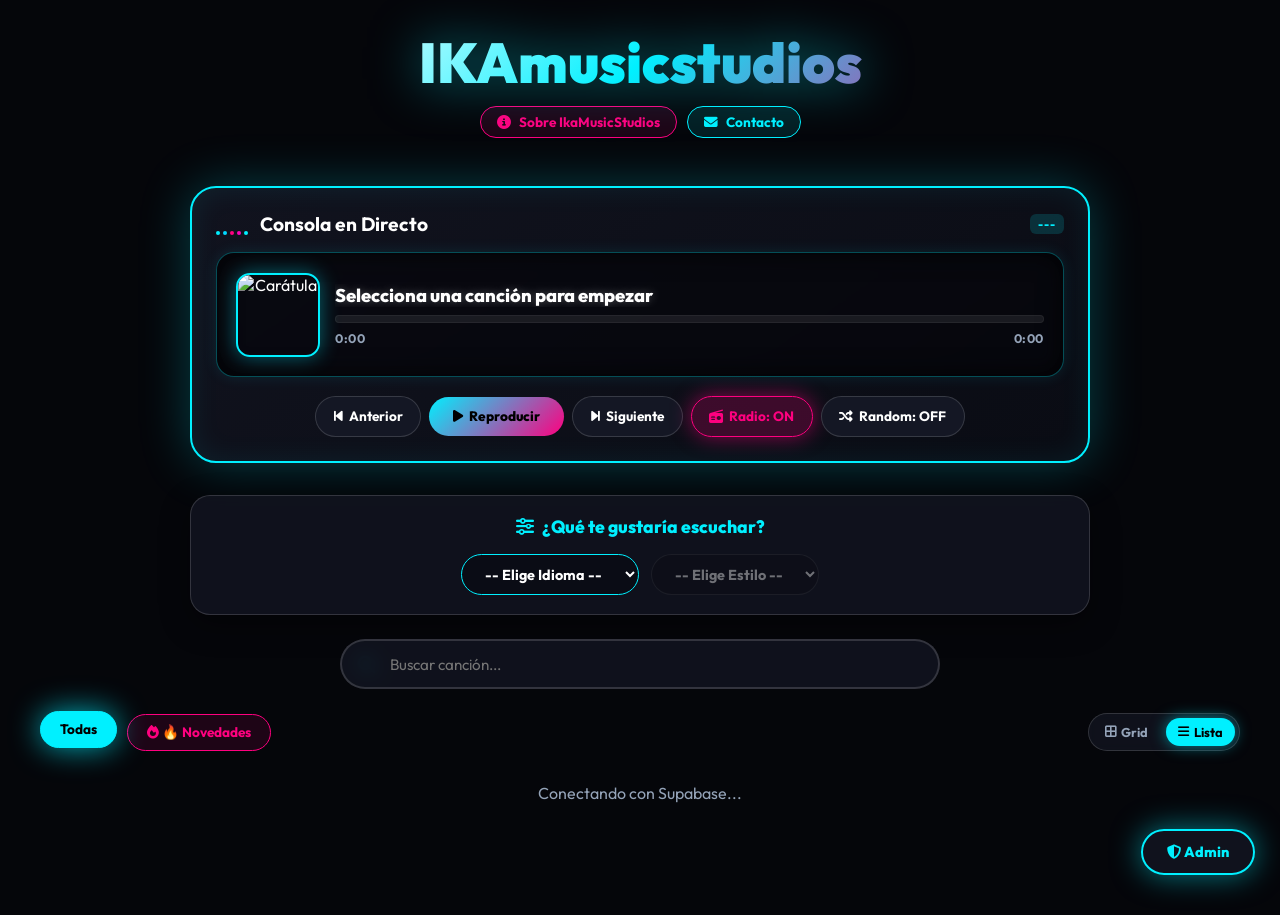
==== index.html @ 5f7e3906 "Restore IKA Music and add Suno support" ====
<!DOCTYPE html>
<html lang="es">
<head>
    <meta charset="UTF-8">
    <meta name="viewport" content="width=device-width, initial-scale=1.0">
    <title>IKAmusicstudios - Streaming Cloud</title>
    
    <!-- PWA & MANIFEST INTEGRATION -->
    <link rel="manifest" href="manifest.json">
    <meta name="theme-color" content="#121212">

    <link href="https://fonts.googleapis.com/css2?family=Outfit:wght@300;400;600;800;900&display=swap" rel="stylesheet">
    <link rel="stylesheet" href="https://cdnjs.cloudflare.com/ajax/libs/font-awesome/6.4.0/css/all.min.css">
    <script src="https://cdn.jsdelivr.net/npm/@supabase/supabase-js@2"></script>
    <style>
        :root {
            --bg-color: #05060a;
            --card-bg: rgba(18, 20, 32, 0.9);
            --accent-primary: #00f0ff;
            --accent-secondary: #ff007f;
            --text-main: #ffffff;
            --text-muted: #94a3b8;
            --border-color: rgba(255, 255, 255, 0.15);
            --danger: #ff4757;
            --gold: #ffd700;
        }

        * { box-sizing: border-box; margin: 0; padding: 0; font-family: 'Outfit', sans-serif; }

        body {
            background-color: var(--bg-color);
            color: var(--text-main);
            min-height: 100vh;
            display: flex;
            flex-direction: column;
            align-items: center;
            padding: 1.5rem 0.8rem 7rem 0.8rem;
            overflow-x: hidden;
            position: relative;
        }

        header { text-align: center; margin-top: 0.5rem; margin-bottom: 1.5rem; max-width: 900px; width: 100%; z-index: 2; }

        header h1 {
            font-size: clamp(2rem, 8vw, 3.5rem); 
            font-weight: 900; line-height: 1.1;
            background: linear-gradient(135deg, #ffffff 10%, var(--accent-primary) 50%, var(--accent-secondary) 100%);
            -webkit-background-clip: text; -webkit-text-fill-color: transparent; 
            margin-bottom: 0.8rem;
            filter: drop-shadow(0 0 25px rgba(0,240,255,0.5));
        }

        .top-info-bar {
            display: flex; justify-content: center; align-items: center; gap: 10px; flex-wrap: wrap; margin-bottom: 1.5rem;
        }
        .contact-btn, .about-btn {
            background: rgba(0, 240, 255, 0.1); border: 1px solid var(--accent-primary); color: var(--accent-primary);
            padding: 6px 16px; border-radius: 30px; font-weight: 700; font-size: 0.85rem; text-decoration: none;
            display: inline-flex; align-items: center; gap: 8px; transition: all 0.25s ease; cursor: pointer;
        }
        .contact-btn:hover, .about-btn:hover { background: var(--accent-primary); color: #000; box-shadow: 0 0 25px rgba(0, 240, 255, 0.7); transform: translateY(-2px); }
        .about-btn { background: rgba(255, 0, 127, 0.1); border-color: var(--accent-secondary); color: var(--accent-secondary); }
        .about-btn:hover { background: var(--accent-secondary); color: #fff; box-shadow: 0 0 25px rgba(255, 0, 127, 0.7); }

        /* REPRODUCTOR NATIVO PRO REFINADO */
        .main-player-section {
            width: 100%; max-width: 900px;
            background: linear-gradient(145deg, rgba(18, 20, 32, 0.95), rgba(10, 12, 20, 0.98));
            border: 2px solid var(--accent-primary);
            border-radius: 26px; padding: 1.5rem; margin-bottom: 2rem;
            box-shadow: 0 0 50px rgba(0, 240, 255, 0.25), inset 0 0 30px rgba(0, 240, 255, 0.08);
            backdrop-filter: blur(20px); text-align: center; position: relative; overflow: hidden;
            z-index: 2;
        }

        .main-player-header {
            display: flex; justify-content: space-between; align-items: center; margin-bottom: 1rem; flex-wrap: wrap; gap: 10px;
        }
        .main-player-header h2 { font-size: 1.2rem; color: #fff; display: flex; align-items: center; gap: 12px; }
        
        .eq-bars { display: flex; align-items: flex-end; gap: 3px; height: 22px; }
        .eq-bar { width: 4px; background: var(--accent-primary); height: 20%; border-radius: 2px; }
        .playing-active .eq-bar { animation: eqBounce 0.5s infinite alternate ease-in-out; }
        .eq-bar:nth-child(1) { animation-duration: 0.4s; }
        .eq-bar:nth-child(2) { animation-duration: 0.6s; background: #00d8ff; }
        .eq-bar:nth-child(3) { animation-duration: 0.35s; background: var(--accent-secondary); }
        .eq-bar:nth-child(4) { animation-duration: 0.55s; background: #ff00bb; }
        .eq-bar:nth-child(5) { animation-duration: 0.45s; background: var(--accent-primary); }

        @keyframes eqBounce {
            0% { height: 10%; }
            100% { height: 100%; }
        }

        /* CONSOLE SCREEN & PROGRESS BAR */
        .player-console-display {
            background: rgba(5, 6, 10, 0.65); 
            border: 1px solid rgba(0, 240, 255, 0.3); 
            border-radius: 18px;
            padding: 1.2rem; margin-bottom: 1.2rem; 
            box-shadow: inset 0 0 25px rgba(0,0,0,0.8), 0 0 15px rgba(0, 240, 255, 0.1);
            display: flex; align-items: center; gap: 15px;
            backdrop-filter: blur(10px);
        }
        .console-cover-wrapper {
            position: relative; flex-shrink: 0;
            border-radius: 14px; overflow: hidden;
            box-shadow: 0 0 20px rgba(0, 240, 255, 0.4);
            border: 2px solid var(--accent-primary);
        }
        .console-cover {
            width: 80px; height: 80px; object-fit: cover; display: block;
            transition: transform 0.5s ease;
        }
        .player-console-display:hover .console-cover { transform: scale(1.05); }

        .console-info { flex: 1; text-align: left; overflow: hidden; width: 100%; }
        .console-title { 
            font-size: 1.15rem; font-weight: 800; color: #fff; 
            white-space: nowrap; overflow: hidden; text-overflow: ellipsis; 
            margin-bottom: 8px; text-shadow: 0 0 10px rgba(255,255,255,0.3);
        }

        .progress-container {
            width: 100%; background: rgba(255,255,255,0.08); height: 8px; border-radius: 6px;
            cursor: pointer; position: relative; margin: 8px 0; overflow: visible;
            border: 1px solid rgba(255,255,255,0.05);
        }
        .progress-bar {
            height: 100%; width: 0%; background: linear-gradient(90deg, var(--accent-primary), var(--accent-secondary));
            border-radius: 6px; position: relative; transition: width 0.1s linear;
            box-shadow: 0 0 15px var(--accent-primary);
        }
        .progress-handle {
            position: absolute; right: -6px; top: -3.5px; width: 13px; height: 13px;
            background: #fff; border-radius: 50%; box-shadow: 0 0 10px var(--accent-primary);
            display: none;
        }
        .progress-container:hover .progress-handle { display: block; }

        .time-info {
            display: flex; justify-content: space-between; font-size: 0.78rem; color: var(--text-muted); font-weight: 700;
            letter-spacing: 0.5px; margin-top: 4px;
        }

        .suno-player-container { width: 100%; margin-top: 12px; display: none; overflow: hidden; border-radius: 12px; }
        .suno-player-container iframe { display: block; width: 100%; min-height: 150px; border: 0; border-radius: 12px; background: #111; }

        .player-controls-bar { display: flex; justify-content: center; align-items: center; gap: 8px; flex-wrap: wrap; }

        .control-btn {
            background: rgba(22, 25, 38, 0.9); border: 1px solid var(--border-color); color: #fff;
            padding: 0.65rem 1.1rem; border-radius: 50px; font-weight: 700; cursor: pointer; transition: all 0.25s ease;
            display: flex; align-items: center; gap: 6px; font-size: 0.85rem;
        }
        .control-btn:hover { border-color: var(--accent-primary); color: var(--accent-primary); box-shadow: 0 0 20px rgba(0, 240, 255, 0.4); transform: translateY(-2px); }
        .control-btn.primary-btn { background: linear-gradient(135deg, var(--accent-primary), var(--accent-secondary)); color: #000; border: none; font-weight: 800; padding: 0.65rem 1.5rem; }
        .control-btn.primary-btn:hover { transform: translateY(-2px) scale(1.04); box-shadow: 0 0 30px rgba(255, 0, 127, 0.6); color: #000; }
        .control-btn.active-mode { border-color: var(--accent-secondary); color: var(--accent-secondary); background: rgba(255, 0, 127, 0.2); box-shadow: 0 0 20px rgba(255, 0, 127, 0.5); }

        /* SECCIÓN DE INTERACCIÓN: "¿Qué te gustaría escuchar?" */
        .interactive-mood-box {
            width: 100%; max-width: 900px;
            background: rgba(18, 20, 32, 0.85);
            border: 1px solid var(--border-color);
            border-radius: 20px; padding: 1.2rem 1.5rem; margin-bottom: 1.5rem;
            box-shadow: 0 10px 30px rgba(0,0,0,0.4); backdrop-filter: blur(10px);
            z-index: 2; text-align: center;
        }

        .interactive-mood-box h3 {
            font-size: 1.1rem; font-weight: 800; color: var(--accent-primary);
            margin-bottom: 1rem; display: flex; align-items: center; justify-content: center; gap: 8px;
        }

        .interactive-controls {
            display: flex; justify-content: center; align-items: center; gap: 12px; flex-wrap: wrap;
        }

        .interactive-select {
            background: rgba(10, 12, 20, 0.9); border: 1.5px solid var(--accent-primary);
            color: #fff; padding: 0.6rem 1.2rem; border-radius: 30px; font-weight: 700;
            font-size: 0.9rem; outline: none; cursor: pointer; transition: all 0.25s ease;
        }
        .interactive-select:disabled { opacity: 0.4; cursor: not-allowed; border-color: var(--border-color); }
        .interactive-select:focus { box-shadow: 0 0 20px rgba(0, 240, 255, 0.4); }

        .reset-filter-btn {
            background: rgba(255, 0, 127, 0.15); border: 1px solid var(--accent-secondary);
            color: var(--accent-secondary); padding: 0.6rem 1rem; border-radius: 30px; font-weight: 700;
            font-size: 0.85rem; cursor: pointer; transition: all 0.25s ease;
        }
        .reset-filter-btn:hover { background: var(--accent-secondary); color: #fff; box-shadow: 0 0 20px rgba(255, 0, 127, 0.6); }

        .search-container { width: 100%; max-width: 600px; margin-bottom: 1.5rem; position: relative; z-index: 2; }
        .search-box { width: 100%; position: relative; display: flex; align-items: center; }
        .search-box i.search-icon { position: absolute; left: 18px; color: var(--accent-primary); font-size: 1.1rem; }
        .search-input {
            width: 100%; padding: 0.85rem 2.5rem 0.85rem 3rem; border-radius: 50px;
            border: 2px solid var(--border-color); background: rgba(18, 20, 32, 0.85); color: #fff;
            font-size: 0.95rem; outline: none; transition: all 0.3s ease; backdrop-filter: blur(10px);
        }
        .search-input:focus { border-color: var(--accent-primary); box-shadow: 0 0 30px rgba(0, 240, 255, 0.4); }
        .clear-search-btn { position: absolute; right: 15px; background: none; border: none; color: var(--text-muted); font-size: 1.2rem; cursor: pointer; display: none; }

        .categories-controls-wrapper {
            width: 100%; max-width: 1200px; display: flex; justify-content: space-between; align-items: center; 
            flex-wrap: wrap; gap: 15px; margin-bottom: 2rem; z-index: 2;
        }

        .categories { display: flex; gap: 0.6rem; flex-wrap: wrap; max-width: 100%; }
        .cat-btn {
            background: rgba(22, 25, 38, 0.7); border: 1px solid var(--border-color); color: var(--text-muted);
            padding: 0.55rem 1.2rem; border-radius: 30px; cursor: pointer; transition: all 0.3s ease; font-weight: 700; font-size: 0.85rem;
            white-space: nowrap;
        }
        .cat-btn:hover, .cat-btn.active { background: var(--accent-primary); color: #000; border-color: var(--accent-primary); box-shadow: 0 0 30px rgba(0, 240, 255, 0.7); transform: translateY(-3px); }
        .cat-btn.news-filter { border-color: var(--accent-secondary); color: var(--accent-secondary); background: rgba(255, 0, 127, 0.1); }
        .cat-btn.news-filter:hover, .cat-btn.news-filter.active { background: var(--accent-secondary); color: #fff; box-shadow: 0 0 30px rgba(255, 0, 127, 0.7); }

        .view-toggle-bar {
            display: flex; gap: 6px; background: rgba(18, 20, 32, 0.8); border: 1px solid var(--border-color);
            padding: 4px; border-radius: 30px; backdrop-filter: blur(5px);
        }
        .view-btn {
            background: none; border: none; color: var(--text-muted); padding: 6px 12px; border-radius: 20px;
            cursor: pointer; font-weight: 700; font-size: 0.8rem; display: flex; align-items: center; gap: 5px; transition: all 0.2s;
        }
        .view-btn.active { background: var(--accent-primary); color: #000; box-shadow: 0 0 15px rgba(0, 240, 255, 0.5); }

        /* CONTENEDOR DE CANCIONES (VISTA LISTA POR DEFECTO) */
        .container { 
            display: flex; flex-direction: column; gap: 1rem; width: 100%; max-width: 1200px; z-index: 2; 
        }

        .container.grid-view {
            display: grid; grid-template-columns: repeat(auto-fill, minmax(280px, 1fr)); gap: 1.5rem;
        }

        /* ESTILO LISTA (POR DEFECTO) */
        .song-card {
            background: var(--card-bg); border: 1px solid var(--border-color); border-radius: 20px;
            overflow: hidden; display: flex; align-items: center; justify-content: space-between; padding: 12px 18px;
            transition: all 0.3s ease; backdrop-filter: blur(10px); position: relative; gap: 12px;
        }
        .song-card:hover { transform: translateX(6px); border-color: var(--accent-primary); box-shadow: 0 10px 30px rgba(0, 240, 255, 0.3); }
        .song-card.now-playing-card { border: 2px solid var(--gold); box-shadow: 0 0 30px rgba(255, 215, 0, 0.5); }

        /* ESTILO GRID CUANDO SE CAMBIA */
        .container.grid-view .song-card {
            flex-direction: column; align-items: stretch; padding: 0; justify-content: space-between;
        }
        .container.grid-view .song-card:hover { transform: translateY(-8px); }
        
        .container.grid-view .cover-container { 
            width: 100%; 
            height: auto; 
            aspect-ratio: 1 / 1; 
            border-radius: 16px 16px 0 0; 
        }

        .container.grid-view .song-card-body { padding: 1.2rem; width: 100%; flex-direction: column; align-items: flex-start; gap: 10px; }

        .cover-container { width: 65px; height: 65px; border-radius: 12px; position: relative; overflow: hidden; background: #111; flex-shrink: 0; }
        .cover-img { width: 100%; height: 100%; object-fit: cover; display: block; }

        .song-card-body { flex: 1; display: flex; align-items: center; justify-content: space-between; padding: 0 0.5rem; gap: 10px; flex-wrap: wrap; }
        .song-header { display: flex; align-items: center; gap: 10px; }
        .song-info h3 { font-size: 1.05rem; font-weight: 700; color: #fff; margin-bottom: 2px; }
        .song-genre {
            font-size: 0.7rem; color: var(--accent-primary); text-transform: uppercase;
            background: rgba(0, 240, 255, 0.15); padding: 3px 8px; border-radius: 6px; font-weight: 800; letter-spacing: 1px;
        }
        .song-stats-row { font-size: 0.8rem; color: var(--text-muted); display: flex; align-items: center; gap: 5px; }

        .song-actions-row { display: flex; gap: 8px; align-items: center; flex-wrap: wrap; }
        .load-to-player-btn {
            background: rgba(0, 240, 255, 0.12); border: 1px solid var(--accent-primary);
            color: var(--accent-primary); padding: 0.45rem 1rem; border-radius: 12px; font-weight: 800;
            cursor: pointer; transition: all 0.25s ease; display: flex; align-items: center; gap: 5px; font-size: 0.85rem;
        }
        .load-to-player-btn:hover { background: var(--accent-primary); color: #000; box-shadow: 0 0 20px rgba(0, 240, 255, 0.7); }

        .like-btn, .share-btn {
            background: rgba(255, 0, 127, 0.12); border: 1px solid var(--accent-secondary); color: var(--accent-secondary);
            padding: 0.45rem 0.8rem; border-radius: 12px; font-weight: 800; cursor: pointer; transition: all 0.25s ease;
            display: flex; align-items: center; gap: 4px; font-size: 0.85rem;
        }
        .share-btn { background: rgba(255, 255, 255, 0.08); border-color: var(--border-color); color: var(--text-muted); }
        .like-btn:hover { background: var(--accent-secondary); color: #fff; box-shadow: 0 0 20px rgba(255, 0, 127, 0.7); }
        .share-btn:hover { border-color: #fff; color: #fff; }

        .now-playing-badge { background: var(--gold); color: #000; padding: 2px 8px; border-radius: 50px; font-size: 0.65rem; font-weight: 900; }
        .new-badge { background: var(--accent-secondary); color: #fff; padding: 2px 8px; border-radius: 50px; font-size: 0.65rem; font-weight: 900; text-transform: uppercase; }

        .admin-trigger {
            position: fixed; bottom: 25px; right: 25px; background: var(--card-bg);
            border: 2px solid var(--accent-primary); color: var(--accent-primary); padding: 12px 24px;
            border-radius: 50px; cursor: pointer; font-weight: 800; z-index: 900; box-shadow: 0 0 30px rgba(0,240,255,0.5);
            font-size: 0.9rem;
        }
        .admin-trigger:hover { background: var(--accent-primary); color: #000; }

        .scroll-top-btn {
            position: fixed; bottom: 20px; left: 15px; transform: translateY(100px);
            opacity: 0; visibility: hidden; background: rgba(18, 20, 32, 0.95); border: 2px solid var(--accent-primary);
            color: var(--accent-primary); padding: 10px 18px; border-radius: 50px; font-weight: 800; font-size: 0.85rem;
            cursor: pointer; z-index: 890; box-shadow: 0 0 25px rgba(0, 240, 255, 0.4);
            transition: all 0.3s ease; display: flex; align-items: center; gap: 6px;
        }
        .scroll-top-btn.visible { opacity: 1; visibility: visible; transform: translateY(0); }
        .scroll-top-btn:hover { background: var(--accent-primary); color: #000; box-shadow: 0 0 35px rgba(0, 240, 255, 0.8); }

        .modal { display: none; position: fixed; top: 0; left: 0; width: 100%; height: 100%; background: rgba(0,0,0,0.88); justify-content: center; align-items: center; padding: 1rem; z-index: 1000; backdrop-filter: blur(10px); }
        .modal-content { background: #121422; border: 2px solid var(--accent-primary); padding: 1.8rem; border-radius: 24px; max-width: 500px; width: 100%; position: relative; box-shadow: 0 0 50px rgba(0,240,255,0.5); }
        .about-modal-content { border-color: var(--accent-secondary); box-shadow: 0 0 50px rgba(255, 0, 127, 0.5); text-align: center; }
        .about-modal-content h2 { font-size: 1.6rem; margin-bottom: 1rem; background: linear-gradient(135deg, #fff 20%, var(--accent-secondary) 100%); -webkit-background-clip: text; -webkit-text-fill-color: transparent; }
        .about-modal-content p { color: var(--text-muted); font-size: 0.95rem; line-height: 1.5; margin-bottom: 1rem; }
        .about-modal-content p strong { color: #fff; }
        .close-modal { position: absolute; top: 1rem; right: 1rem; background: none; border: none; color: #fff; font-size: 1.5rem; cursor: pointer; }
        .form-group { margin-bottom: 1rem; }
        .form-group label { display: block; margin-bottom: 0.4rem; color: var(--text-muted); font-size: 0.85rem; font-weight: 600; }
        .form-group input, .form-group select { width: 100%; padding: 0.8rem; border-radius: 10px; border: 1px solid var(--border-color); background: #0a0b10; color: #fff; outline: none; font-size: 0.95rem; }
        .submit-btn { width: 100%; background: var(--accent-primary); color: #000; border: none; padding: 0.85rem; border-radius: 10px; font-weight: 800; cursor: pointer; font-size: 0.95rem; }
        
        .admin-mode-selector {
            display: flex; gap: 8px; margin-bottom: 1.2rem; border-bottom: 1px solid var(--border-color); padding-bottom: 0.8rem;
        }
        .admin-tab-btn {
            flex: 1; background: rgba(22, 25, 38, 0.7); border: 1px solid var(--border-color); color: var(--text-muted);
            padding: 0.55rem; border-radius: 10px; font-weight: 700; cursor: pointer; transition: all 0.25s; font-size: 0.8rem;
        }
        .admin-tab-btn.active {
            background: var(--accent-primary); color: #000; border-color: var(--accent-primary); box-shadow: 0 0 15px rgba(0,240,255,0.4);
        }

        .toast-notification { position: fixed; bottom: 25px; left: 50%; transform: translateX(-50%) translateY(100px); background: var(--accent-primary); color: #000; padding: 10px 20px; border-radius: 50px; font-weight: 800; z-index: 2000; transition: transform 0.3s ease; font-size: 0.85rem; width: 90%; max-width: 350px; text-align: center; }
        .toast-notification.show { transform: translateX(-50%) translateY(0); }

        /* REGLAS MÓVILES (< 768px) */
        @media (max-width: 768px) {
            .admin-trigger {
                display: none !important;
            }

            .player-console-display {
                flex-direction: column;
                text-align: center;
                gap: 12px;
                padding: 1rem;
            }

            .console-info {
                text-align: center;
            }

            .player-controls-bar {
                gap: 8px;
            }

            .control-btn {
                padding: 0.55rem 0.9rem;
                font-size: 0.78rem;
            }

            .control-btn.primary-btn {
                padding: 0.6rem 1.2rem;
            }

            .categories-controls-wrapper {
                flex-direction: column;
                align-items: stretch;
            }

            .categories {
                overflow-x: auto;
                padding-bottom: 8px;
                flex-wrap: nowrap;
                -webkit-overflow-scrolling: touch;
            }

            .categories::-webkit-scrollbar {
                display: none;
            }

            .view-toggle-bar {
                align-self: center;
            }

            .song-card {
                flex-direction: column;
                align-items: stretch;
            }

            .song-card-body {
                flex-direction: column;
                align-items: flex-start;
                padding: 0;
            }

            .song-actions-row {
                width: 100%;
                justify-content: space-between;
                margin-top: 8px;
            }

            .scroll-top-btn {
                left: 50%;
                transform: translateX(-50%) translateY(100px);
                padding: 8px 18px;
                font-size: 0.8rem;
            }
            .scroll-top-btn.visible {
                transform: translateX(-50%) translateY(0);
            }
        }
    </style>
</head>
<body>

    <header>
        <h1>IKAmusicstudios</h1>
        
        <div class="top-info-bar">
            <button class="about-btn" onclick="openAboutModal()">
                <i class="fa-solid fa-circle-info"></i> Sobre IkaMusicStudios
            </button>
            <a href="mailto:ikamusicstudios@gmail.com" class="contact-btn">
                <i class="fa-solid fa-envelope"></i> Contacto
            </a>
        </div>
    </header>

    <!-- REPRODUCTOR NATIVO PRO REFINADO -->
    <div class="main-player-section" id="main-player-box">
        <div class="main-player-header">
            <h2>
                <div class="eq-bars" id="eq-animation-container">
                    <div class="eq-bar"></div><div class="eq-bar"></div><div class="eq-bar"></div><div class="eq-bar"></div><div class="eq-bar"></div>
                </div>
                <span id="current-status-text">Consola en Directo</span>
            </h2>
            <span class="song-genre" id="current-song-genre">---</span>
        </div>

        <div class="player-console-display">
            <div class="console-cover-wrapper">
                <img id="console-cover-img" src="https://via.placeholder.com/90/111/00f0ff?text=IKA" class="console-cover" alt="Carátula">
            </div>
            <div class="console-info">
                <div class="console-title" id="current-song-title">Selecciona una canción para empezar</div>
                <div class="suno-player-container" id="suno-player-container">
                    <iframe id="suno-player" title="Reproductor Suno" height="150" allow="autoplay; encrypted-media; fullscreen" allowfullscreen loading="lazy"></iframe>
                </div>
                
                <div class="progress-container" id="progress-container" onclick="seekAudio(event)">
                    <div class="progress-bar" id="progress-bar">
                        <div class="progress-handle"></div>
                    </div>
                </div>
                
                <div class="time-info">
                    <span id="time-current">0:00</span>
                    <span id="time-total">0:00</span>
                </div>
            </div>
        </div>

        <audio id="audio-element" preload="metadata"></audio>

        <div class="player-controls-bar">
            <button class="control-btn" onclick="prevSong()"><i class="fa-solid fa-backward-step"></i> Anterior</button>
            <button class="control-btn primary-btn" id="play-pause-btn" onclick="togglePlayPause()"><i class="fa-solid fa-play"></i> Reproducir</button>
            <button class="control-btn" onclick="nextSong()"><i class="fa-solid fa-forward-step"></i> Siguiente</button>
            <button class="control-btn active-mode" id="auto-chain-btn" onclick="toggleAutoChain()"><i class="fa-solid fa-radio"></i> Radio: ON</button>
            <button class="control-btn" id="shuffle-btn" onclick="toggleShuffle()"><i class="fa-solid fa-shuffle"></i> Random: OFF</button>
        </div>
    </div>

    <!-- SECCIÓN INTERACTIVA DE IDIOMA / ESTILO -->
    <div class="interactive-mood-box">
        <h3><i class="fa-solid fa-sliders"></i> ¿Qué te gustaría escuchar?</h3>
        <div class="interactive-controls">
            <select id="select-language" class="interactive-select" onchange="handleLanguageChange()">
                <option value="">-- Elige Idioma --</option>
                <option value="Español">Español</option>
                <option value="Inglés">Inglés</option>
                <option value="Francés">Francés</option>
                <option value="Italiano">Italiano</option>
                <option value="Griego">Griego</option>
                <option value="Turco">Turco</option>
                <option value="Ruso">Ruso</option>
            </select>

            <select id="select-style" class="interactive-select" disabled onchange="handleStyleChange()">
                <option value="">-- Elige Estilo --</option>
                <option value="Pop">Pop</option>
                <option value="Rock">Rock</option>
                <option value="Folk">Folk</option>
                <option value="EDM">EDM</option>
                <option value="Baladas">Baladas</option>
            </select>

            <button class="reset-filter-btn" id="reset-interactive-btn" style="display:none;" onclick="resetInteractiveFilters()">
                <i class="fa-solid fa-rotate-left"></i> Limpiar filtro
            </button>
        </div>
    </div>

    <!-- BUSCADOR -->
    <div class="search-container">
        <div class="search-box">
            <i class="fa-solid fa-magnifying-glass search-icon"></i>
            <input type="text" id="song-search-input" class="search-input" placeholder="Buscar canción..." oninput="handleSearchInput()">
            <button id="clear-search-btn" class="clear-search-btn" onclick="clearSearch()">&times;</button>
        </div>
    </div>

    <!-- CATEGORÍAS Y VISTAS -->
    <div class="categories-controls-wrapper">
        <div class="categories" id="category-filters">
            <button class="cat-btn active" data-filter="all">Todas</button>
            <button class="cat-btn news-filter" data-filter="novedades"><i class="fa-solid fa-fire"></i> 🔥 Novedades</button>
        </div>

        <div class="view-toggle-bar">
            <button class="view-btn" id="grid-view-btn" onclick="switchView('grid')" title="Cuadrícula">
                <i class="fa-solid fa-border-all"></i> Grid
            </button>
            <button class="view-btn active" id="list-view-btn" onclick="switchView('list')" title="Lista">
                <i class="fa-solid fa-bars"></i> Lista
            </button>
        </div>
    </div>

    <!-- LISTADO DE CANCIONES (VISTA LISTA POR DEFECTO) -->
    <div class="container" id="songs-container">
        <p style="text-align: center; color: var(--text-muted);">Conectando con Supabase...</p>
    </div>

    <button id="scroll-top-btn" class="scroll-top-btn" onclick="scrollToTop()">
        <i class="fa-solid fa-arrow-up"></i> Arriba
    </button>

    <button class="admin-trigger" onclick="checkAdminPassword()">
        <i class="fa-solid fa-shield-halved"></i> <span id="admin-btn-text">Admin</span>
    </button>

    <!-- MODAL SOBRE NOSOTROS -->
    <div class="modal" id="about-modal">
        <div class="modal-content about-modal-content">
            <button class="close-modal" onclick="closeModal('about-modal')">&times;</button>
            <h2>Sobre IkaMusicStudios</h2>
            <p>Somos <strong>dos amigos con una misma obsesión: la música.</strong> Si has acabado en este rincón de la red, lo más probable es que compartas esa misma pasión con nosotros.</p>
            <p>Disfrutamos componiendo, produciendo y dando forma a nuestras canciones aprovechando al máximo las herramientas de hoy en día. Sin grandes sellos, sin trampa ni cartón.</p>
            <p style="color: var(--accent-primary); font-weight: 700; margin-top: 1.5rem;">Sin publicidad y sin interrupciones... Solo pura pasión por la música.</p>
        </div>
    </div>

    <!-- MODAL ADMIN ADAPTADO (AÑADIR / MODIFICAR) -->
    <div class="modal" id="admin-modal">
        <div class="modal-content">
            <button class="close-modal" onclick="closeModal('admin-modal')">&times;</button>
            <h2 id="admin-modal-title">Gestión del Catálogo</h2>

            <div class="admin-mode-selector">
                <button type="button" class="admin-tab-btn active" id="tab-add-btn" onclick="setAdminMode('add')">
                    <i class="fa-solid fa-plus"></i> Añadir Nueva
                </button>
                <button type="button" class="admin-tab-btn" id="tab-edit-btn" onclick="setAdminMode('edit')">
                    <i class="fa-solid fa-pen-to-square"></i> Modificar
                </button>
            </div>

            <form id="add-song-form" onsubmit="saveSong(event)">
                <input type="hidden" id="edit-song-id" value="">

                <div class="form-group" id="song-select-group" style="display: none;">
                    <label>Selecciona la canción a modificar</label>
                    <select id="edit-song-select" onchange="loadSelectedSongToForm()">
                        <option value="">-- Elige un tema --</option>
                    </select>
                </div>

                <div class="form-group">
                    <label>Título de la canción</label>
                    <input type="text" id="song-title" required placeholder="Ej: Donde Arde el Sur">
                </div>
                <div class="form-group">
                    <label>Idioma</label>
                    <select id="song-lang-input" required>
                        <option value="Español">Español</option>
                        <option value="Inglés">Inglés</option>
                        <option value="Francés">Francés</option>
                        <option value="Italiano">Italiano</option>
                        <option value="Griego">Griego</option>
                        <option value="Turco">Turco</option>
                        <option value="Ruso">Ruso</option>
                    </select>
                </div>
                <div class="form-group">
                    <label>Estilo / Género</label>
                    <select id="song-style-input" required>
                        <option value="Pop">Pop</option>
                        <option value="Rock">Rock</option>
                        <option value="Folk">Folk</option>
                        <option value="EDM">EDM</option>
                        <option value="Baladas">Baladas</option>
                    </select>
                </div>
                <div class="form-group">
                    <label>URL de la Portada</label>
                    <input type="url" id="song-cover" placeholder="https://...">
                </div>
                <div class="form-group">
                    <label>URL de la canción (MP3 o Suno)</label>
                    <input type="url" id="song-audio" required placeholder="https://suno.com/song/... o URL MP3">
                </div>
                <button type="submit" class="submit-btn" id="form-submit-btn">Guardar Canción</button>
            </form>
        </div>
    </div>

    <div class="toast-notification" id="toast">¡Enlace copiado al portapapeles!</div>

    <script>
        const SUPABASE_URL = 'https://mouvifqcmdlypegtyjfw.supabase.co';
        const SUPABASE_KEY = 'sb_publishable_5bqnQQBhY5QRnhGW9p7fuA_C4Y2crZP';
        const supabaseClient = supabase.createClient(SUPABASE_URL, SUPABASE_KEY);

        let isAdmin = false;
        let adminMode = 'add';
        let currentFilter = 'all';
        let searchQuery = '';
        let selectedLang = '';
        let selectedStyle = '';
        let currentTrackIndex = 0;
        let currentPlayingSongId = null;
        let isShuffleActive = false;
        let isAutoChainActive = true;
        let isListView = true;
        let songsCache = [];

        const audioElement = document.getElementById('audio-element');
        const playPauseBtn = document.getElementById('play-pause-btn');
        const progressBar = document.getElementById('progress-bar');
        const progressContainer = document.getElementById('progress-container');
        const timeCurrent = document.getElementById('time-current');
        const timeTotal = document.getElementById('time-total');
        const eqContainer = document.getElementById('eq-animation-container');

        async function fetchSongsFromCloud() {
            try {
                const { data, error } = await supabaseClient.from('songs').select('*').order('id', { ascending: false });
                if (error) { console.error(error); return; }
                songsCache = data || [];
                renderApp();
                populateEditSelect();

                const urlParams = new URLSearchParams(window.location.search);
                const targetSongId = parseInt(urlParams.get('song'));
                if (targetSongId) {
                    const filteredList = getFilteredSongs();
                    const songIndex = filteredList.findIndex(s => s.id === targetSongId);
                    if (songIndex !== -1) loadSongToPlayer(songIndex);
                    else if (songsCache.length > 0) loadSongToPlayer(0);
                } else if (songsCache.length > 0 && !audioElement.getAttribute('src')) {
                    prepareSong(0);
                }
            } catch (err) { console.error(err); }
        }

        function formatTime(seconds) {
            if (isNaN(seconds)) return "0:00";
            const mins = Math.floor(seconds / 60);
            const secs = Math.floor(seconds % 60);
            return `${mins}:${secs < 10 ? '0' : ''}${secs}`;
        }

        function getSunoSongId(url) {
            const match = String(url || '').match(/suno\.com\/(?:song|embed)\/([a-zA-Z0-9-]+)/i);
            return match ? match[1] : null;
        }

        function prepareSong(index) {
            const songs = getFilteredSongs();
            if (songs.length === 0) return;

            currentTrackIndex = index;
            const song = songs[currentTrackIndex];
            const sunoId = getSunoSongId(song.audio_url);
            const sunoContainer = document.getElementById('suno-player-container');
            const sunoFrame = document.getElementById('suno-player');
            const timeInfo = document.querySelector('.time-info');

            document.getElementById('current-song-title').innerText = song.title;
            document.getElementById('current-song-genre').innerText = song.genre;
            document.getElementById('console-cover-img').src = song.cover_url || 'https://via.placeholder.com/90/111/00f0ff?text=IKA';

            audioElement.pause();
            if (sunoId) {
                audioElement.removeAttribute('src');
                audioElement.load();
                sunoContainer.style.display = 'block';
                sunoFrame.src = 'https://suno.com/embed/' + encodeURIComponent(sunoId);
                progressContainer.style.display = 'none';
                if (timeInfo) timeInfo.style.display = 'none';
                playPauseBtn.style.display = 'none';
                document.getElementById('current-status-text').innerText = 'Reproductor Suno';
                eqContainer.classList.remove('playing-active');
            } else {
                sunoFrame.src = '';
                sunoContainer.style.display = 'none';
                progressContainer.style.display = '';
                if (timeInfo) timeInfo.style.display = '';
                playPauseBtn.style.display = '';
                progressBar.style.width = '0%';
                timeCurrent.innerText = '0:00';
                timeTotal.innerText = '0:00';
                audioElement.src = song.audio_url || '';
            }

            updateMediaSession(song);
        }

        function loadSongToPlayer(index, autoPlay = true) {
            const songs = getFilteredSongs();
            if (songs.length === 0) return;

            currentTrackIndex = index;
            const song = songs[currentTrackIndex];
            currentPlayingSongId = song.id;

            incrementSongViews(song.id);
            prepareSong(index);

            if (autoPlay && !getSunoSongId(song.audio_url)) {
                audioElement.play().then(() => {
                    updatePlayButtonState(true);
                }).catch(e => console.log('Autoplay bloqueado por navegador:', e));
            } else if (getSunoSongId(song.audio_url)) {
                updatePlayButtonState(false);
            }

            document.title = `🎵 ${song.title} - IKAmusicstudios`;
            renderApp();
        }

        /* INTEGRACIÓN CON MEDIASESSION (CONTROLES BLUETOOTH / AURICULARES / NOTIFICACIONES) */
        function updateMediaSession(song) {
            if ('mediaSession' in navigator && song) {
                navigator.mediaSession.metadata = new MediaMetadata({
                    title: song.title,
                    artist: 'IKAmusicstudios',
                    album: song.genre || 'Música Original',
                    artwork: [
                        { src: song.cover_url || 'https://via.placeholder.com/512/111/00f0ff?text=IKA', sizes: '512x512', type: 'image/png' }
                    ]
                });

                if (!getSunoSongId(song.audio_url)) {
                    navigator.mediaSession.setActionHandler('play', () => {
                        audioElement.play().then(() => updatePlayButtonState(true)).catch(console.error);
                    });
                    navigator.mediaSession.setActionHandler('pause', () => {
                        audioElement.pause();
                        updatePlayButtonState(false);
                    });
                } else {
                    navigator.mediaSession.setActionHandler('play', null);
                    navigator.mediaSession.setActionHandler('pause', null);
                }
                navigator.mediaSession.setActionHandler('previoustrack', () => prevSong());
                navigator.mediaSession.setActionHandler('nexttrack', () => nextSong());
            }
        }

        function togglePlayPause() {
            const songs = getFilteredSongs();
            const song = songs[currentTrackIndex];
            if (song && getSunoSongId(song.audio_url)) return;
            if (!audioElement.getAttribute('src')) {
                loadSongToPlayer(currentTrackIndex);
                return;
            }
            if (audioElement.paused) {
                audioElement.play().then(() => updatePlayButtonState(true)).catch(console.error);
            } else {
                audioElement.pause();
                updatePlayButtonState(false);
            }
        }

        audioElement.addEventListener('timeupdate', () => {
            if (audioElement.duration) {
                const percent = (audioElement.currentTime / audioElement.duration) * 100;
                progressBar.style.width = `${percent}%`;
                timeCurrent.innerText = formatTime(audioElement.currentTime);
                timeTotal.innerText = formatTime(audioElement.duration);
            }
        });

        audioElement.addEventListener('ended', () => {
            if (isAutoChainActive) {
                nextSong();
            } else {
                updatePlayButtonState(false);
            }
        });

        function seekAudio(event) {
            const songs = getFilteredSongs();
            const song = songs[currentTrackIndex];
            if (song && getSunoSongId(song.audio_url)) return;
            const width = progressContainer.clientWidth;
            const clickX = event.offsetX;
            const duration = audioElement.duration;
            if (duration) {
                audioElement.currentTime = (clickX / width) * duration;
            }
        }

        function updatePlayButtonState(isPlaying) {
            if (isPlaying) {
                playPauseBtn.innerHTML = `<i class="fa-solid fa-pause"></i> Pausa`;
                eqContainer.classList.add('playing-active');
                document.getElementById('current-status-text').innerText = "Reproduciendo";
                if ('mediaSession' in navigator) navigator.mediaSession.playbackState = "playing";
            } else {
                playPauseBtn.innerHTML = `<i class="fa-solid fa-play"></i> Reproducir`;
                eqContainer.classList.remove('playing-active');
                document.getElementById('current-status-text').innerText = "En pausa";
                if ('mediaSession' in navigator) navigator.mediaSession.playbackState = "paused";
            }
        }

        function nextSong() {
            const songs = getFilteredSongs();
            if (songs.length === 0) return;
            if (isShuffleActive) {
                const randomIndex = Math.floor(Math.random() * songs.length);
                loadSongToPlayer(randomIndex);
            } else {
                currentTrackIndex = (currentTrackIndex + 1) % songs.length;
                loadSongToPlayer(currentTrackIndex);
            }
        }

        function prevSong() {
            const songs = getFilteredSongs();
            if (songs.length === 0) return;
            currentTrackIndex = (currentTrackIndex - 1 + songs.length) % songs.length;
            loadSongToPlayer(currentTrackIndex);
        }

        function toggleAutoChain() {
            isAutoChainActive = !isAutoChainActive;
            const btn = document.getElementById('auto-chain-btn');
            btn.classList.toggle('active-mode', isAutoChainActive);
            btn.innerHTML = `<i class="fa-solid fa-radio"></i> Radio: ${isAutoChainActive ? 'ON' : 'OFF'}`;
        }

        function toggleShuffle() {
            isShuffleActive = !isShuffleActive;
            const btn = document.getElementById('shuffle-btn');
            btn.classList.toggle('active-mode', isShuffleActive);
            btn.innerHTML = `<i class="fa-solid fa-shuffle"></i> Random: ${isShuffleActive ? 'ON' : 'OFF'}`;
        }

        /* LÓGICA DE INTERACCIÓN IDIOMA Y ESTILO */
        function handleLanguageChange() {
            const langSelect = document.getElementById('select-language');
            const styleSelect = document.getElementById('select-style');
            selectedLang = langSelect.value;
            
            if (selectedLang) {
                styleSelect.disabled = false;
            } else {
                styleSelect.disabled = true;
                styleSelect.value = "";
                selectedStyle = "";
            }
            updateInteractiveResetButton();
            currentTrackIndex = 0;
            renderApp();
        }

        function handleStyleChange() {
            selectedStyle = document.getElementById('select-style').value;
            updateInteractiveResetButton();
            currentTrackIndex = 0;
            renderApp();
        }

        function resetInteractiveFilters() {
            document.getElementById('select-language').value = "";
            const styleSelect = document.getElementById('select-style');
            styleSelect.value = "";
            styleSelect.disabled = true;
            selectedLang = "";
            selectedStyle = "";
            updateInteractiveResetButton();
            currentTrackIndex = 0;
            renderApp();
        }

        function updateInteractiveResetButton() {
            const resetBtn = document.getElementById('reset-interactive-btn');
            resetBtn.style.display = (selectedLang || selectedStyle) ? 'inline-flex' : 'none';
        }

        async function likeSong(songId) {
            const song = songsCache.find(s => s.id === songId);
            if (!song) return;
            song.likes = (song.likes || 0) + 1;
            renderApp();
            await supabaseClient.from('songs').update({ likes: song.likes }).eq('id', songId);
        }

        async function incrementSongViews(songId) {
            const song = songsCache.find(s => s.id === songId);
            if (!song) return;
            song.views = (song.views || 0) + 1;
            renderApp();
            await supabaseClient.from('songs').update({ views: song.views }).eq('id', songId);
        }

        function getFilteredSongs() {
            return songsCache.filter((song, index) => {
                let matchesFilter = true;
                if (currentFilter === 'novedades') matchesFilter = index < 3;

                let matchesInteractive = true;
                const songGenreStr = song.genre || '';
                if (selectedLang && selectedStyle) {
                    const target = `${selectedLang} - ${selectedStyle}`.toLowerCase();
                    matchesInteractive = songGenreStr.toLowerCase().includes(target) || songGenreStr.toLowerCase() === target;
                } else if (selectedLang) {
                    matchesInteractive = songGenreStr.toLowerCase().includes(selectedLang.toLowerCase());
                }

                const matchesQuery = !searchQuery || song.title.toLowerCase().includes(searchQuery.toLowerCase());
                return matchesFilter && matchesInteractive && matchesQuery;
            });
        }

        function handleSearchInput() {
            searchQuery = document.getElementById('song-search-input').value.trim();
            document.getElementById('clear-search-btn').style.display = searchQuery ? 'block' : 'none';
            currentTrackIndex = 0;
            renderApp();
        }

        function clearSearch() {
            document.getElementById('song-search-input').value = '';
            searchQuery = '';
            document.getElementById('clear-search-btn').style.display = 'none';
            renderApp();
        }

        function switchView(viewType) {
            isListView = (viewType === 'list');
            const container = document.getElementById('songs-container');
            document.getElementById('grid-view-btn').classList.toggle('active', !isListView);
            document.getElementById('list-view-btn').classList.toggle('active', isListView);
            container.classList.toggle('grid-view', !isListView);
        }

        function shareSong(songId) {
            const shareUrl = `${window.location.origin}${window.location.pathname}?song=${songId}`;
            navigator.clipboard.writeText(shareUrl).then(() => {
                const toast = document.getElementById('toast');
                toast.classList.add('show');
                setTimeout(() => toast.classList.remove('show'), 2500);
            });
        }

        function scrollToTop() { window.scrollTo({ top: 0, behavior: 'smooth' }); }

        window.addEventListener('scroll', () => {
            const scrollTopBtn = document.getElementById('scroll-top-btn');
            const playerBox = document.getElementById('main-player-box');
            if (playerBox && scrollTopBtn) {
                scrollTopBtn.classList.toggle('visible', playerBox.getBoundingClientRect().bottom < 0);
            }
        });

        function renderApp() {
            const container = document.getElementById('songs-container');
            container.innerHTML = '';
            const songs = getFilteredSongs();

            if (songs.length === 0) {
                container.innerHTML = `<p style="text-align:center; color:var(--text-muted);">No se encontraron canciones para esta selección.</p>`;
                return;
            }

            songs.forEach((song, index) => {
                const isCurrentPlaying = (song.id === currentPlayingSongId);
                const isNew = songsCache.findIndex(s => s.id === song.id) < 3;

                const card = document.createElement('div');
                card.className = `song-card ${isCurrentPlaying ? 'now-playing-card' : ''}`;
                
                card.innerHTML = `
                    <div class="cover-container">
                        <img src="${song.cover_url || 'https://via.placeholder.com/300/111/00f0ff?text=IKA'}" class="cover-img" alt="${song.title}">
                    </div>
                    <div class="song-card-body">
                        <div class="song-header">
                            <div class="song-info">
                                <div style="display:flex; gap:6px; align-items:center; margin-bottom:4px; flex-wrap:wrap;">
                                    <span class="song-genre">${song.genre}</span>
                                    ${isCurrentPlaying ? '<span class="now-playing-badge">SONANDO</span>' : ''}
                                    ${isNew && !isCurrentPlaying ? '<span class="new-badge">NUEVO</span>' : ''}
                                </div>
                                <h3>${song.title}</h3>
                            </div>
                        </div>
                        <div class="song-stats-row">
                            <span><i class="fa-solid fa-eye" style="color: var(--accent-primary);"></i> ${song.views || 0} reproducciones</span>
                        </div>
                        <div class="song-actions-row">
                            <button class="load-to-player-btn" onclick="loadSongToPlayer(${index})">
                                <i class="fa-solid fa-play"></i> Reproducir
                            </button>
                            <button class="like-btn" onclick="likeSong(${song.id})">
                                <i class="fa-solid fa-heart"></i> ${song.likes || 0}
                            </button>
                            <button class="share-btn" onclick="shareSong(${song.id})">
                                <i class="fa-solid fa-share-nodes"></i>
                            </button>
                            ${isAdmin ? `<button class="close-modal" style="position:relative;top:0;right:0;color:#ff4757;font-size:1.2rem;" onclick="deleteSong(${song.id})">&times;</button>` : ''}
                        </div>
                    </div>
                `;
                container.appendChild(card);
            });
            container.classList.toggle('grid-view', !isListView);
        }

        document.querySelectorAll('.cat-btn').forEach(btn => {
            btn.addEventListener('click', (e) => {
                document.querySelectorAll('.cat-btn').forEach(b => b.classList.remove('active'));
                const target = e.target.closest('.cat-btn');
                target.classList.add('active');
                currentFilter = target.getAttribute('data-filter');
                currentTrackIndex = 0;
                renderApp();
            });
        });

        function openAboutModal() { document.getElementById('about-modal').style.display = 'flex'; }
        function closeModal(id) { document.getElementById(id).style.display = 'none'; }

        /* CONTRASEÑA DE ADMINISTRADOR ACTUALIZADA A Roqueros70 */
        function checkAdminPassword() {
            if (isAdmin) { document.getElementById('admin-modal').style.display = 'flex'; return; }
            const pass = prompt("Contraseña de administración:");
            if (pass === "Roqueros70") {
                isAdmin = true;
                document.getElementById('admin-btn-text').innerText = "Admin (Activo)";
                document.getElementById('admin-modal').style.display = 'flex';
                renderApp();
            } else if (pass !== null) { alert("Contraseña incorrecta."); }
        }

        function setAdminMode(mode) {
            adminMode = mode;
            document.getElementById('tab-add-btn').classList.toggle('active', mode === 'add');
            document.getElementById('tab-edit-btn').classList.toggle('active', mode === 'edit');
            
            const selectGroup = document.getElementById('song-select-group');
            const submitBtn = document.getElementById('form-submit-btn');

            if (mode === 'add') {
                selectGroup.style.display = 'none';
                submitBtn.innerText = "Guardar Nueva Canción";
                resetAdminForm();
            } else {
                selectGroup.style.display = 'block';
                submitBtn.innerText = "Actualizar Canción";
                populateEditSelect();
            }
        }

        function populateEditSelect() {
            const select = document.getElementById('edit-song-select');
            select.innerHTML = '<option value="">-- Elige un tema a modificar --</option>';
            songsCache.forEach(song => {
                const opt = document.createElement('option');
                opt.value = song.id;
                opt.innerText = song.title;
                select.appendChild(opt);
            });
        }

        function loadSelectedSongToForm() {
            const songId = parseInt(document.getElementById('edit-song-select').value);
            if (!songId) { resetAdminForm(); return; }

            const song = songsCache.find(s => s.id === songId);
            if (!song) return;

            document.getElementById('edit-song-id').value = song.id;
            document.getElementById('song-title').value = song.title;
            
            const parts = (song.genre || '').split(' - ');
            if (parts.length === 2) {
                document.getElementById('song-lang-input').value = parts[0];
                document.getElementById('song-style-input').value = parts[1];
            }

            document.getElementById('song-cover').value = song.cover_url || '';
            document.getElementById('song-audio').value = song.audio_url || '';
        }

        function resetAdminForm() {
            document.getElementById('add-song-form').reset();
            document.getElementById('edit-song-id').value = '';
        }

        async function saveSong(event) {
            event.preventDefault();
            
            const lang = document.getElementById('song-lang-input').value;
            const style = document.getElementById('song-style-input').value;

            const songData = {
                title: document.getElementById('song-title').value,
                genre: `${lang} - ${style}`,
                cover_url: document.getElementById('song-cover').value,
                audio_url: document.getElementById('song-audio').value
            };

            if (adminMode === 'add') {
                songData.likes = 0;
                songData.views = 0;
                const { error } = await supabaseClient.from('songs').insert([songData]);
                if (error) { alert("Error al guardar: " + error.message); return; }
                alert("¡Canción añadida con éxito!");
            } else {
                const editId = parseInt(document.getElementById('edit-song-id').value);
                if (!editId) { alert("Selecciona una canción de la lista para editar."); return; }

                const { error } = await supabaseClient.from('songs').update(songData).eq('id', editId);
                if (error) { alert("Error al actualizar: " + error.message); return; }
                alert("¡Canción actualizada con éxito!");
            }

            resetAdminForm();
            closeModal('admin-modal');
            fetchSongsFromCloud();
        }

        async function deleteSong(id) {
            if (confirm("¿Seguro que deseas eliminar esta canción?")) {
                const { error } = await supabaseClient.from('songs').delete().eq('id', id);
                if (error) { alert("Error: " + error.message); return; }
                fetchSongsFromCloud();
            }
        }

        // REGISTRO DE SERVICE WORKER PARA PWA
        if ('serviceWorker' in navigator) {
            navigator.serviceWorker.register('./sw.js')
                .then(() => console.log('Service Worker registrado correctamente'))
                .catch((err) => console.log('Fallo al registrar el Service Worker', err));
        }

        fetchSongsFromCloud();
    </script>
</body>
</html>
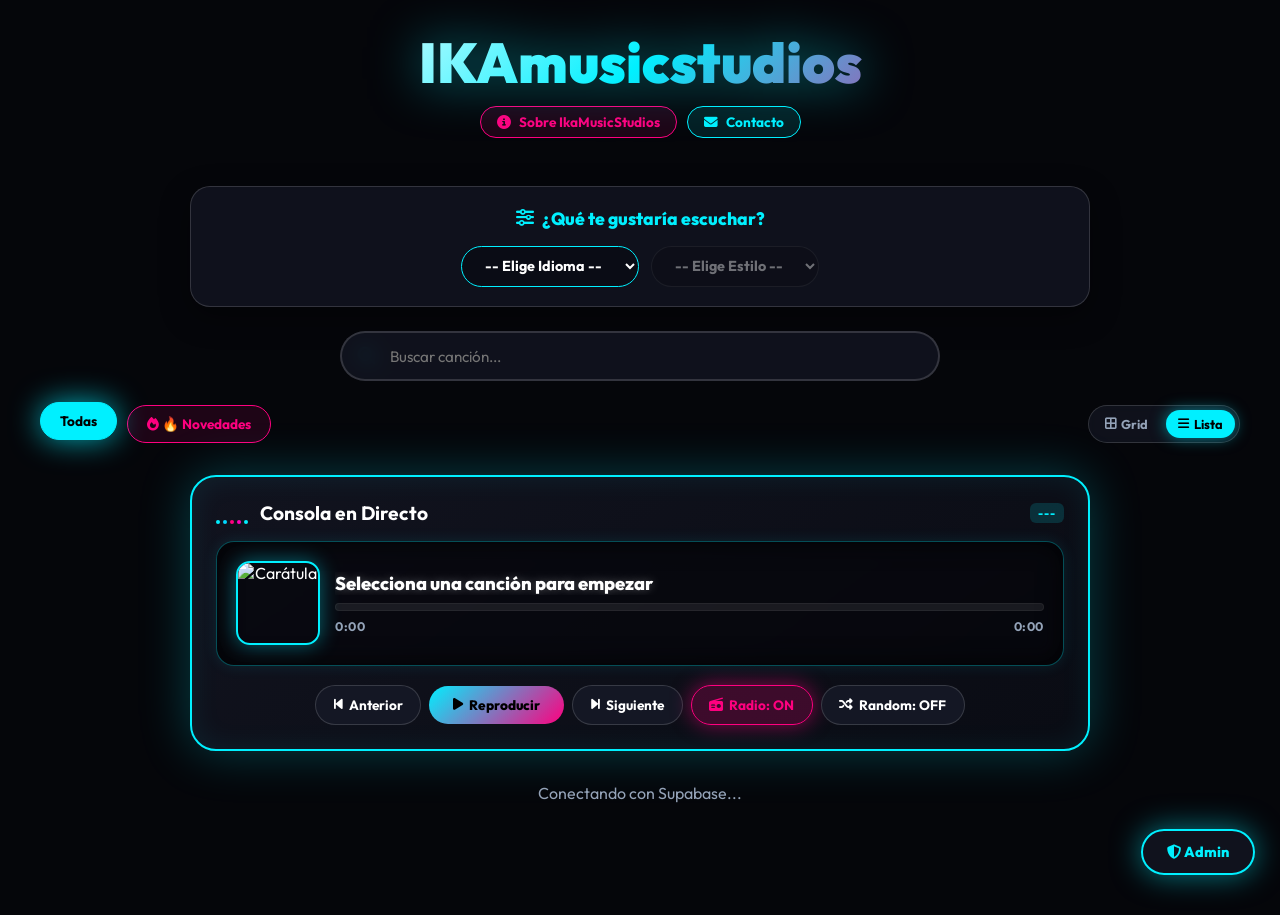
==== commit 14b29b89: "Update index.html" ====
--- a/index.html
+++ b/index.html
@@ -431,6 +431,64 @@
         </div>
     </header>
 
+    <!-- SECCIÓN INTERACTIVA DE IDIOMA / ESTILO -->
+    <div class="interactive-mood-box">
+        <h3><i class="fa-solid fa-sliders"></i> ¿Qué te gustaría escuchar?</h3>
+        <div class="interactive-controls">
+            <select id="select-language" class="interactive-select" onchange="handleLanguageChange()">
+                <option value="">-- Elige Idioma --</option>
+                <option value="Español">Español</option>
+                <option value="Inglés">Inglés</option>
+                <option value="Francés">Francés</option>
+                <option value="Italiano">Italiano</option>
+                <option value="Griego">Griego</option>
+                <option value="Turco">Turco</option>
+                <option value="Ruso">Ruso</option>
+            </select>
+
+            <select id="select-style" class="interactive-select" disabled onchange="handleStyleChange()">
+                <option value="">-- Elige Estilo --</option>
+                <option value="Pop">Pop</option>
+                <option value="Rock">Rock</option>
+                <option value="Folk">Folk</option>
+                <option value="EDM">EDM</option>
+                <option value="Baladas">Baladas</option>
+            </select>
+
+            <button class="reset-filter-btn" id="reset-interactive-btn" style="display:none;" onclick="resetInteractiveFilters()">
+                <i class="fa-solid fa-rotate-left"></i> Limpiar filtro
+            </button>
+        </div>
+    </div>
+
+    <!-- BUSCADOR -->
+    <div class="search-container">
+        <div class="search-box">
+            <i class="fa-solid fa-magnifying-glass search-icon"></i>
+            <input type="text" id="song-search-input" class="search-input" placeholder="Buscar canción..." oninput="handleSearchInput()">
+            <button id="clear-search-btn" class="clear-search-btn" onclick="clearSearch()">&times;</button>
+        </div>
+    </div>
+
+
+    <!-- CATEGORÍAS Y VISTAS -->
+    <div class="categories-controls-wrapper">
+        <div class="categories" id="category-filters">
+            <button class="cat-btn active" data-filter="all">Todas</button>
+            <button class="cat-btn news-filter" data-filter="novedades"><i class="fa-solid fa-fire"></i> 🔥 Novedades</button>
+        </div>
+
+        <div class="view-toggle-bar">
+            <button class="view-btn" id="grid-view-btn" onclick="switchView('grid')" title="Cuadrícula">
+                <i class="fa-solid fa-border-all"></i> Grid
+            </button>
+            <button class="view-btn active" id="list-view-btn" onclick="switchView('list')" title="Lista">
+                <i class="fa-solid fa-bars"></i> Lista
+            </button>
+        </div>
+    </div>
+
+    
     <!-- REPRODUCTOR NATIVO PRO REFINADO -->
     <div class="main-player-section" id="main-player-box">
         <div class="main-player-header">
@@ -474,62 +532,6 @@
             <button class="control-btn" onclick="nextSong()"><i class="fa-solid fa-forward-step"></i> Siguiente</button>
             <button class="control-btn active-mode" id="auto-chain-btn" onclick="toggleAutoChain()"><i class="fa-solid fa-radio"></i> Radio: ON</button>
             <button class="control-btn" id="shuffle-btn" onclick="toggleShuffle()"><i class="fa-solid fa-shuffle"></i> Random: OFF</button>
-        </div>
-    </div>
-
-    <!-- SECCIÓN INTERACTIVA DE IDIOMA / ESTILO -->
-    <div class="interactive-mood-box">
-        <h3><i class="fa-solid fa-sliders"></i> ¿Qué te gustaría escuchar?</h3>
-        <div class="interactive-controls">
-            <select id="select-language" class="interactive-select" onchange="handleLanguageChange()">
-                <option value="">-- Elige Idioma --</option>
-                <option value="Español">Español</option>
-                <option value="Inglés">Inglés</option>
-                <option value="Francés">Francés</option>
-                <option value="Italiano">Italiano</option>
-                <option value="Griego">Griego</option>
-                <option value="Turco">Turco</option>
-                <option value="Ruso">Ruso</option>
-            </select>
-
-            <select id="select-style" class="interactive-select" disabled onchange="handleStyleChange()">
-                <option value="">-- Elige Estilo --</option>
-                <option value="Pop">Pop</option>
-                <option value="Rock">Rock</option>
-                <option value="Folk">Folk</option>
-                <option value="EDM">EDM</option>
-                <option value="Baladas">Baladas</option>
-            </select>
-
-            <button class="reset-filter-btn" id="reset-interactive-btn" style="display:none;" onclick="resetInteractiveFilters()">
-                <i class="fa-solid fa-rotate-left"></i> Limpiar filtro
-            </button>
-        </div>
-    </div>
-
-    <!-- BUSCADOR -->
-    <div class="search-container">
-        <div class="search-box">
-            <i class="fa-solid fa-magnifying-glass search-icon"></i>
-            <input type="text" id="song-search-input" class="search-input" placeholder="Buscar canción..." oninput="handleSearchInput()">
-            <button id="clear-search-btn" class="clear-search-btn" onclick="clearSearch()">&times;</button>
-        </div>
-    </div>
-
-    <!-- CATEGORÍAS Y VISTAS -->
-    <div class="categories-controls-wrapper">
-        <div class="categories" id="category-filters">
-            <button class="cat-btn active" data-filter="all">Todas</button>
-            <button class="cat-btn news-filter" data-filter="novedades"><i class="fa-solid fa-fire"></i> 🔥 Novedades</button>
-        </div>
-
-        <div class="view-toggle-bar">
-            <button class="view-btn" id="grid-view-btn" onclick="switchView('grid')" title="Cuadrícula">
-                <i class="fa-solid fa-border-all"></i> Grid
-            </button>
-            <button class="view-btn active" id="list-view-btn" onclick="switchView('list')" title="Lista">
-                <i class="fa-solid fa-bars"></i> Lista
-            </button>
         </div>
     </div>
 
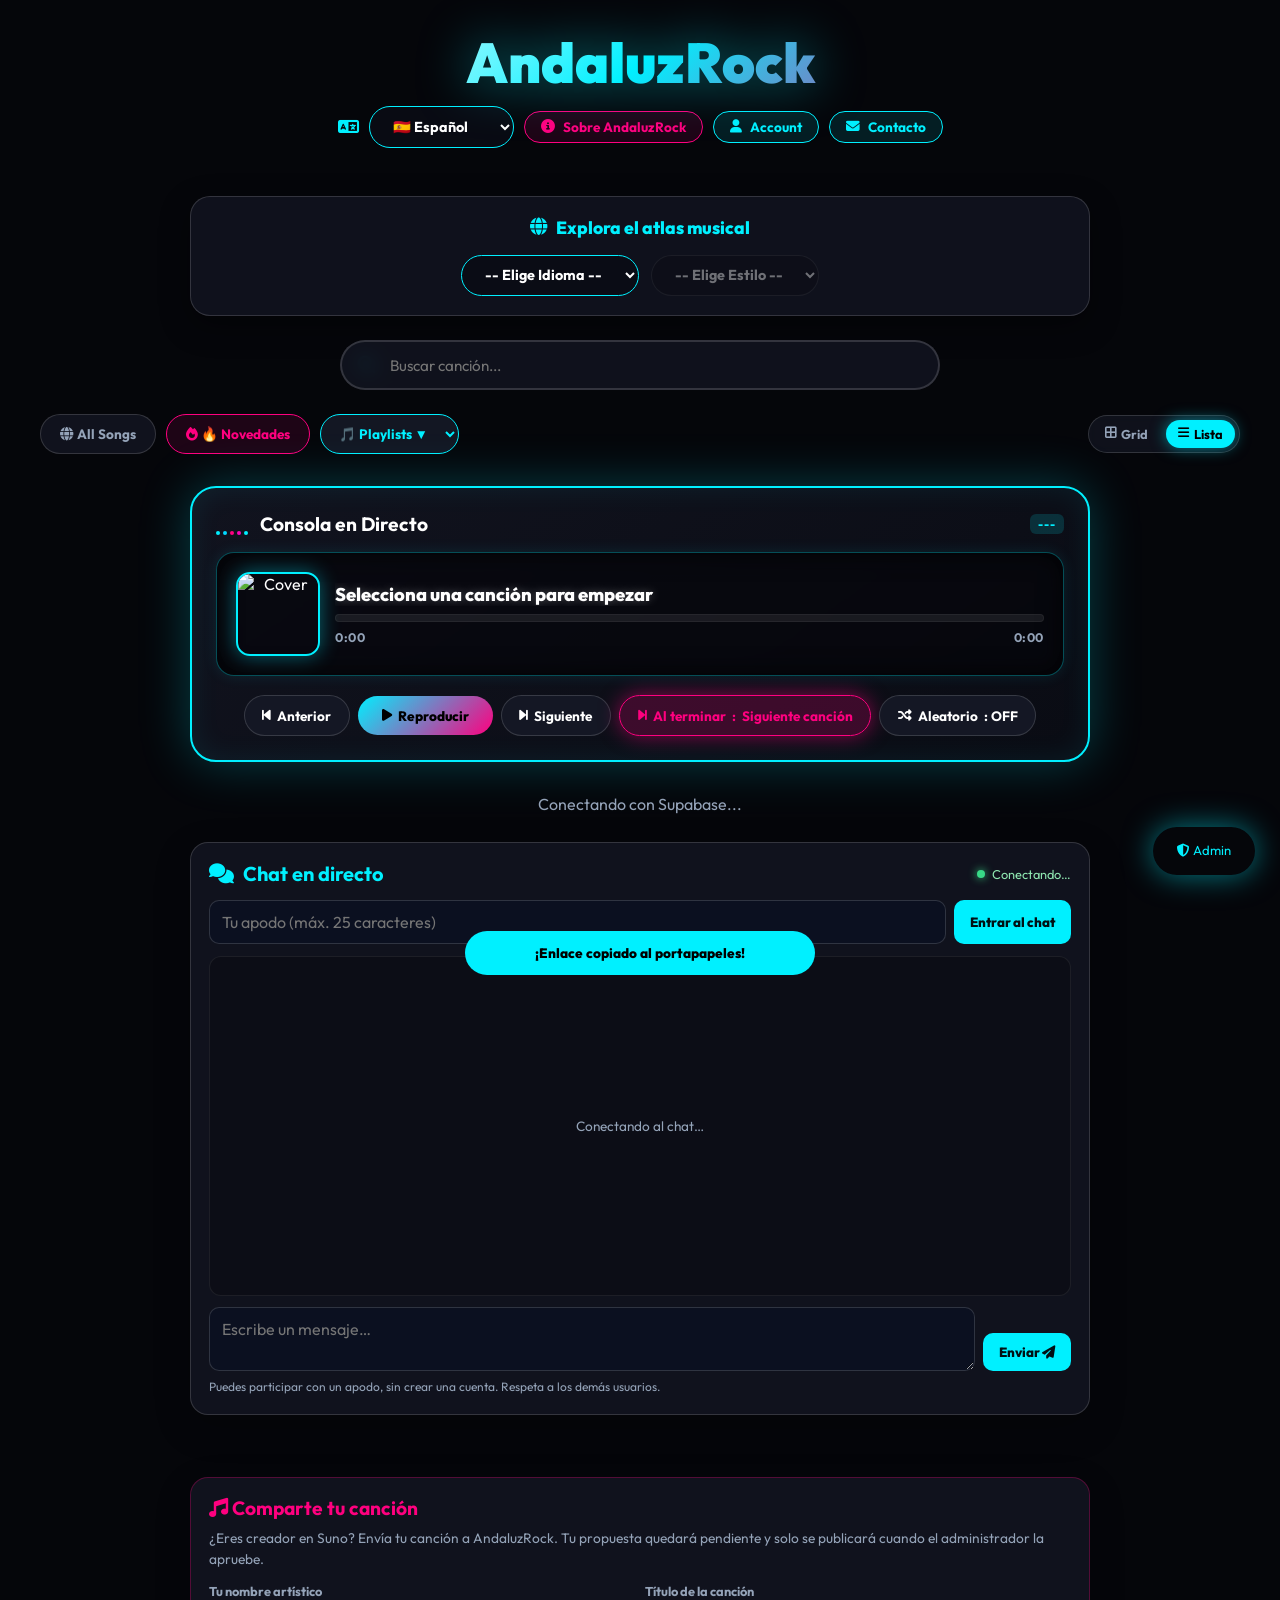
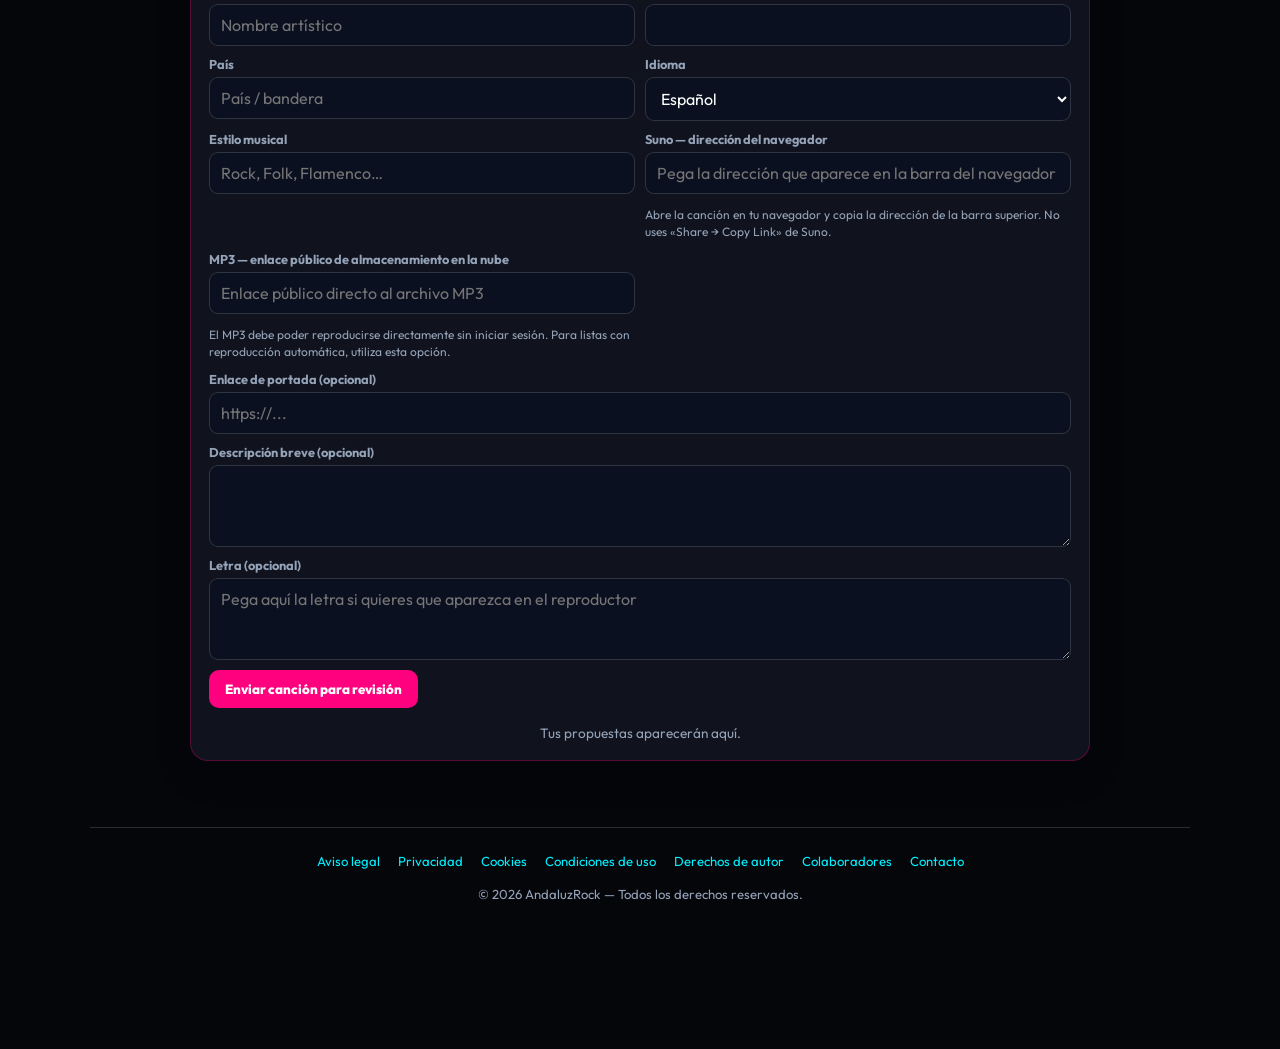
==== commit 4309f144: "Update index.html" ====
--- a/index.html
+++ b/index.html
@@ -3,7 +3,15 @@
 <head>
     <meta charset="UTF-8">
     <meta name="viewport" content="width=device-width, initial-scale=1.0">
-    <title>IKAmusicstudios - Streaming Cloud</title>
+    <title>AndaluzRock — Música del mundo | Sin filtro de países v8</title>
+    <meta name="description" content="AndaluzRock: un atlas musical para descubrir canciones originales de países, culturas, idiomas y estilos de todo el mundo.">
+    <meta name="application-name" content="AndaluzRock">
+    <link rel="canonical" href="https://atlasika.space/">
+    <meta property="og:site_name" content="AndaluzRock">
+    <meta property="og:title" content="AndaluzRock — Música del mundo">
+    <meta property="og:description" content="Descubre canciones originales de países, culturas, idiomas y estilos de todo el mundo.">
+    <meta property="og:url" content="https://atlasika.space/">
+    <meta property="og:type" content="website">
     
     <!-- PWA & MANIFEST INTEGRATION -->
     <link rel="manifest" href="manifest.json">
@@ -53,6 +61,13 @@
         .top-info-bar {
             display: flex; justify-content: center; align-items: center; gap: 10px; flex-wrap: wrap; margin-bottom: 1.5rem;
         }
+        .ui-language-label { color: var(--accent-primary); font-size: 1.05rem; }
+        .ui-language-selector { min-width: 145px; padding: 6px 12px; }
+        .song-summary { cursor: pointer; }
+        .song-summary-play { flex: 0 0 36px; width:36px; height:36px; display:inline-flex; align-items:center; justify-content:center; border-radius:50%; border:1px solid var(--accent-primary); background:rgba(0,240,255,.13); color:var(--accent-primary); cursor:pointer; font-size:.9rem; transition:all .2s ease; }
+        .song-summary-play:hover { background:var(--accent-primary); color:#000; box-shadow:0 0 18px rgba(0,240,255,.55); }
+        .song-summary-expand { flex:0 0 38px; width:38px; height:36px; display:inline-flex; align-items:center; justify-content:center; border:0; background:transparent; color:var(--accent-primary); cursor:pointer; }
+        .song-description { color:var(--text-muted); font-size:.9rem; line-height:1.5; margin:10px 0 4px; white-space:pre-wrap; }
         .contact-btn, .about-btn {
             background: rgba(0, 240, 255, 0.1); border: 1px solid var(--accent-primary); color: var(--accent-primary);
             padding: 6px 16px; border-radius: 30px; font-weight: 700; font-size: 0.85rem; text-decoration: none;
@@ -217,6 +232,14 @@
         .cat-btn:hover, .cat-btn.active { background: var(--accent-primary); color: #000; border-color: var(--accent-primary); box-shadow: 0 0 30px rgba(0, 240, 255, 0.7); transform: translateY(-3px); }
         .cat-btn.news-filter { border-color: var(--accent-secondary); color: var(--accent-secondary); background: rgba(255, 0, 127, 0.1); }
         .cat-btn.news-filter:hover, .cat-btn.news-filter.active { background: var(--accent-secondary); color: #fff; box-shadow: 0 0 30px rgba(255, 0, 127, 0.7); }
+        .playlist-filter-select {
+            appearance: auto; -webkit-appearance: auto; max-width: 210px;
+            background: rgba(22, 25, 38, 0.9); border: 1px solid var(--accent-primary);
+            color: var(--accent-primary); padding: 0.55rem 0.85rem; border-radius: 30px;
+            cursor: pointer; font-weight: 700; font-size: 0.85rem; min-height: 38px;
+        }
+        .playlist-filter-select:focus { outline: 2px solid rgba(0,240,255,.35); }
+        .playlist-filter-select option { background: #121420; color: #fff; }
 
         .view-toggle-bar {
             display: flex; gap: 6px; background: rgba(18, 20, 32, 0.8); border: 1px solid var(--border-color);
@@ -272,6 +295,25 @@
             background: rgba(0, 240, 255, 0.15); padding: 3px 8px; border-radius: 6px; font-weight: 800; letter-spacing: 1px;
         }
         .song-stats-row { font-size: 0.8rem; color: var(--text-muted); display: flex; align-items: center; gap: 5px; }
+
+        /* LISTA COMPACTA: cada canción ocupa una sola fila hasta desplegarla */
+        .song-card { display:block; padding:0; border-radius:13px; }
+        .song-card:hover { transform:none; }
+        .song-summary { width:100%; display:flex; align-items:center; gap:12px; padding:12px 16px; background:transparent; border:0; color:var(--text-main); cursor:pointer; text-align:left; }
+        .song-summary-title { flex:1; min-width:0; font-size:1rem; font-weight:800; overflow:hidden; text-overflow:ellipsis; white-space:nowrap; }
+        .song-summary-meta { color:var(--text-muted); font-size:.76rem; white-space:nowrap; }
+        .song-summary .expand-icon { color:var(--accent-primary); transition:transform .2s ease; }
+        .song-card.expanded .song-summary .expand-icon { transform:rotate(180deg); }
+        .song-details { display:none; padding:0 14px 14px; border-top:1px solid var(--border-color); }
+        .song-card.expanded .song-details { display:block; }
+        .song-details .cover-container { width:76px; height:76px; }
+        .song-details .song-card-body { padding:12px 0 0; }
+        .song-details .song-header { align-items:flex-start; }
+        .song-details .song-actions-row { margin-top:10px; }
+        .container.grid-view .song-card { padding:0; }
+        .container.grid-view .song-summary { padding:12px; }
+        .container.grid-view .song-details { padding:0 12px 12px; }
+        @media (max-width:600px) { .song-summary { padding:11px 12px; gap:8px; } .song-summary-meta { display:none; } }
 
         .song-actions-row { display: flex; gap: 8px; align-items: center; flex-wrap: wrap; }
         .load-to-player-btn {
@@ -321,6 +363,47 @@
         .form-group { margin-bottom: 1rem; }
         .form-group label { display: block; margin-bottom: 0.4rem; color: var(--text-muted); font-size: 0.85rem; font-weight: 600; }
         .form-group input, .form-group select { width: 100%; padding: 0.8rem; border-radius: 10px; border: 1px solid var(--border-color); background: #0a0b10; color: #fff; outline: none; font-size: 0.95rem; }
+
+
+        /* FORMULARIO ADMIN: dos columnas en escritorio, una en móvil */
+        #admin-modal .modal-content {
+            max-width: 920px;
+            max-height: 90vh;
+            overflow-y: auto;
+        }
+        #add-song-form {
+            display: grid;
+            grid-template-columns: repeat(2, minmax(0, 1fr));
+            column-gap: 18px;
+            row-gap: 0;
+        }
+        #add-song-form .form-group {
+            min-width: 0;
+        }
+        #add-song-form #song-select-group,
+        #add-song-form .form-group:has(textarea),
+        #add-song-form #form-submit-btn {
+            grid-column: 1 / -1;
+        }
+        #add-song-form input,
+        #add-song-form select,
+        #add-song-form textarea {
+            min-width: 0;
+        }
+        @media (max-width: 650px) {
+            #admin-modal .modal-content {
+                padding: 1.2rem;
+                max-height: 92vh;
+            }
+            #add-song-form {
+                grid-template-columns: minmax(0, 1fr);
+            }
+            #add-song-form #song-select-group,
+            #add-song-form .form-group:has(textarea),
+            #add-song-form #form-submit-btn {
+                grid-column: 1;
+            }
+        }
         .submit-btn { width: 100%; background: var(--accent-primary); color: #000; border: none; padding: 0.85rem; border-radius: 10px; font-weight: 800; cursor: pointer; font-size: 0.95rem; }
         
         .admin-mode-selector {
@@ -414,49 +497,149 @@
                 transform: translateX(-50%) translateY(0);
             }
         }
+
+        /* COMENTARIOS POR CANCIÓN */
+        .comments-panel { width:100%; margin-top:12px; padding:12px; border:1px solid var(--border-color); border-radius:14px; background:rgba(0,0,0,.22); }
+        .comments-panel h4 { color:var(--accent-primary); margin-bottom:9px; font-size:.95rem; }
+        .comment-form { display:grid; grid-template-columns:minmax(0,1fr); gap:8px; margin-bottom:12px; }
+        .comment-form input,.comment-form textarea { width:100%; background:#0b1020; color:#fff; border:1px solid var(--border-color); border-radius:9px; padding:10px; font:inherit; }
+        .comment-form textarea { min-height:70px; resize:vertical; }
+        .comment-submit { justify-self:start; border:0; border-radius:20px; padding:8px 15px; background:var(--accent-primary); color:#001014; font-weight:800; cursor:pointer; }
+        .comment-list { display:grid; gap:9px; }
+        .comment-item { padding:9px 10px; border-radius:10px; background:rgba(255,255,255,.045); text-align:left; overflow-wrap:anywhere; }
+        .comment-meta { display:flex; gap:8px; align-items:center; flex-wrap:wrap; color:var(--text-muted); font-size:.75rem; margin-bottom:4px; }
+        .comment-author { color:#fff; font-weight:800; }
+        .comment-body { white-space:pre-wrap; line-height:1.4; font-size:.9rem; }
+        .comment-empty { color:var(--text-muted); font-size:.85rem; }
+        .country-chip { display:inline-flex; align-items:center; padding:3px 8px; border:1px solid rgba(0,240,255,.3); border-radius:20px; color:var(--accent-primary); font-size:.76rem; margin-bottom:5px; }
+
+
+        /* CHAT EN DIRECTO ATLASIKA */
+        .live-chat-section{width:100%;max-width:900px;margin:28px auto 34px;padding:18px;border:1px solid var(--border-color);border-radius:18px;background:var(--card-bg);box-shadow:0 12px 36px rgba(0,0,0,.22)}
+        .live-chat-header{display:flex;justify-content:space-between;align-items:center;gap:12px;flex-wrap:wrap;margin-bottom:14px}
+        .live-chat-header h2{font-size:1.25rem;color:var(--accent-primary);display:flex;align-items:center;gap:9px}
+        .chat-online{font-size:.8rem;color:#8ee6b0;display:flex;align-items:center;gap:7px}
+        .chat-online:before{content:'';width:8px;height:8px;border-radius:50%;background:#38d987;box-shadow:0 0 9px #38d987}
+        .chat-login{display:grid;grid-template-columns:minmax(0,1fr) auto;gap:8px;margin-bottom:12px}
+        .chat-login input,.chat-compose textarea{min-width:0;width:100%;padding:11px 12px;border-radius:10px;border:1px solid var(--border-color);background:#0b1020;color:#fff;font:inherit;outline:none}
+        .chat-messages{height:340px;overflow-y:auto;display:flex;flex-direction:column;gap:9px;padding:10px;border-radius:12px;background:rgba(0,0,0,.24);border:1px solid rgba(255,255,255,.07)}
+        .chat-message{padding:10px 11px;border-radius:11px;background:rgba(255,255,255,.055);overflow-wrap:anywhere;text-align:left}
+        .chat-message.own{border:1px solid rgba(0,240,255,.24);background:rgba(0,240,255,.055)}
+        .chat-message-meta{display:flex;align-items:center;gap:8px;flex-wrap:wrap;margin-bottom:5px;font-size:.75rem;color:var(--text-muted)}
+        .chat-message-author{font-weight:800;color:#fff;font-size:.84rem}.chat-message-body{white-space:pre-wrap;line-height:1.45;font-size:.92rem}
+        .chat-edited{font-style:italic;color:var(--text-muted)}
+        .chat-message-actions{display:flex;gap:6px;margin-top:7px;flex-wrap:wrap}
+        .chat-action{border:1px solid var(--border-color);background:rgba(255,255,255,.06);color:#dbeafe;border-radius:7px;padding:4px 8px;font-size:.72rem;cursor:pointer}
+        .chat-action.danger{color:#ff9aa5}.chat-compose{display:grid;grid-template-columns:minmax(0,1fr) auto;gap:8px;margin-top:11px;align-items:end}
+        .chat-compose textarea{min-height:48px;max-height:120px;resize:vertical}.chat-send,.chat-primary{border:0;border-radius:10px;padding:11px 16px;background:var(--accent-primary);color:#001014;font-weight:800;cursor:pointer}
+        .chat-note{font-size:.75rem;color:var(--text-muted);margin-top:8px;line-height:1.4}.chat-admin-tools{margin-top:9px;padding:9px;border:1px dashed rgba(0,240,255,.3);border-radius:9px;font-size:.75rem;color:var(--text-muted);overflow-wrap:anywhere}
+        .chat-empty{color:var(--text-muted);font-size:.85rem;text-align:center;margin:auto}
+        @media(max-width:600px){.live-chat-section{padding:13px}.chat-messages{height:300px}.chat-login{grid-template-columns:1fr}.chat-compose{grid-template-columns:1fr}.chat-send{justify-self:end}}
+
+
+        .lyrics-toggle{margin-top:10px;border:1px solid var(--accent-primary);background:rgba(0,240,255,.09);color:var(--accent-primary);border-radius:9px;padding:7px 12px;font-weight:800;cursor:pointer}
+        .lyrics-panel{display:none;margin-top:10px;padding:14px;border:1px solid rgba(0,240,255,.22);border-radius:12px;background:rgba(0,0,0,.28);max-height:300px;overflow:auto;white-space:pre-wrap;line-height:1.65;color:#eafaff;text-align:left}
+        .collaborator-section{width:100%;max-width:900px;margin:28px auto;padding:18px;border:1px solid rgba(255,0,127,.28);border-radius:18px;background:var(--card-bg);box-shadow:0 12px 36px rgba(0,0,0,.2)}
+        .collaborator-section h2{color:var(--accent-secondary);font-size:1.2rem;margin-bottom:8px}.collab-intro{color:var(--text-muted);font-size:.86rem;line-height:1.5;margin-bottom:14px}
+        .collab-form{display:grid;grid-template-columns:repeat(2,minmax(0,1fr));gap:10px}.collab-field{display:flex;flex-direction:column;gap:5px}.collab-field.full{grid-column:1/-1}.collab-field label{font-size:.8rem;color:var(--text-muted);font-weight:700}.collab-field input,.collab-field select,.collab-field textarea{width:100%;min-width:0;padding:10px 11px;border:1px solid var(--border-color);border-radius:9px;background:#0b1020;color:#fff;font:inherit;outline:none}.collab-field textarea{resize:vertical;min-height:82px}.collab-submit{justify-self:start;border:0;border-radius:10px;padding:11px 16px;background:var(--accent-secondary);color:#fff;font-weight:800;cursor:pointer}.collab-status-list{margin-top:16px;display:grid;gap:8px}.collab-status-item,.collab-review-item{padding:11px;border:1px solid var(--border-color);border-radius:10px;background:rgba(255,255,255,.035);display:flex;justify-content:space-between;gap:12px;align-items:center;flex-wrap:wrap}.collab-status{font-size:.75rem;font-weight:800;text-transform:uppercase}.collab-status.pending{color:#ffd166}.collab-status.approved{color:#68e0a5}.collab-status.rejected{color:#ff8995}.collab-review-actions{display:flex;gap:7px;flex-wrap:wrap}.collab-review-actions button{border:1px solid var(--border-color);background:rgba(255,255,255,.07);color:#fff;padding:6px 10px;border-radius:8px;cursor:pointer}.collab-review-actions .approve{color:#68e0a5;border-color:#68e0a5}.collab-review-actions .reject{color:#ff8995;border-color:#ff8995}.collab-admin-panel{margin-top:14px;padding-top:12px;border-top:1px solid var(--border-color)}.collab-admin-panel h3{font-size:1rem;color:var(--accent-primary);margin-bottom:9px}
+        @media(max-width:600px){.collaborator-section{padding:13px}.collab-form{grid-template-columns:1fr}.collab-field.full{grid-column:auto}}
+        .atlas-footer{width:100%;max-width:1100px;margin:38px auto 12px;padding:22px 16px 18px;border-top:1px solid var(--border-color);text-align:center;color:var(--text-muted);font-size:.82rem;line-height:1.8;z-index:2}
+        .atlas-footer-links{display:flex;justify-content:center;gap:8px 18px;flex-wrap:wrap;margin-bottom:10px}
+        .atlas-footer button,.atlas-footer a{border:0;background:none;color:var(--accent-primary);font:inherit;cursor:pointer;text-decoration:none}
+        .atlas-footer button:hover,.atlas-footer a:hover{text-decoration:underline}
+        .legal-content{max-height:65vh;overflow:auto;color:var(--text-muted);line-height:1.6;text-align:left;padding-right:5px}
+        .legal-content h3{color:var(--accent-primary);margin:14px 0 5px}.legal-content p,.legal-content li{margin-bottom:8px}
+
+        .account-modal-content{max-width:520px}
+        .account-status-note,.playlist-note{color:var(--text-muted);line-height:1.5;margin:10px 0 16px}
+        .account-actions{display:flex;gap:8px;flex-wrap:wrap;margin-top:12px}
+        .account-actions button{padding:8px 12px}
+        .song-link-help{margin-top:10px;padding:10px 12px;border:1px solid var(--border-color);border-radius:10px;background:rgba(255,255,255,.03);color:var(--text-muted)}
+        .song-link-help summary{cursor:pointer;color:var(--accent-primary);font-weight:700}
+        .song-link-help ol{padding-left:22px;margin:10px 0}.song-link-help li,.song-link-help p{margin:5px 0;line-height:1.45}
+        .my-playlists-panel{width:100%;max-width:1200px;margin:0 auto 22px;padding:18px;background:var(--card-bg);border:1px solid var(--border-color);border-radius:18px;z-index:2}
+        .playlist-panel-heading{display:flex;align-items:center;justify-content:space-between;gap:12px;flex-wrap:wrap}.playlist-panel-heading h2{font-size:1.15rem;color:var(--accent-primary)}
+        .playlist-item{padding:12px;margin:10px 0;border:1px solid var(--border-color);border-radius:12px;background:rgba(0,0,0,.18)}
+        .playlist-item-head,.playlist-song-row{display:flex;align-items:center;justify-content:space-between;gap:10px;flex-wrap:wrap}
+        .playlist-item-actions{display:flex;gap:7px;flex-wrap:wrap;margin-top:9px}.playlist-item-actions button,.playlist-song-row button{padding:6px 10px}
+        .playlist-songs-view{margin-top:12px;padding-top:12px;border-top:1px solid var(--border-color)}
+        .playlist-song-row{padding:7px 0;border-bottom:1px solid var(--border-color)}
+        .public-playlists-section{width:100%;max-width:1200px;margin:0 auto 22px;padding:18px;background:var(--card-bg);border:1px solid rgba(0,240,255,.25);border-radius:18px;z-index:2}
+        .public-playlists-grid{display:grid;grid-template-columns:repeat(auto-fill,minmax(220px,1fr));gap:12px;margin-top:12px}
+        .public-playlist-card{padding:14px;border:1px solid var(--border-color);border-radius:12px;background:rgba(0,0,0,.2)}
+        .public-playlist-card h3{font-size:1rem;margin-bottom:6px;color:#fff}.public-playlist-card p{font-size:.82rem;color:var(--text-muted);margin-bottom:10px}
+        .admin-playlist-panel{display:none}.admin-playlist-panel.active{display:block}
+        .admin-playlist-form{display:grid;grid-template-columns:1fr 1fr;gap:10px;margin:12px 0}
+        .admin-playlist-form input,.admin-playlist-form textarea{width:100%;padding:10px;border:1px solid var(--border-color);border-radius:9px;background:#0a0b10;color:#fff;font:inherit}
+        .admin-playlist-form textarea{grid-column:1/-1;min-height:65px}.admin-playlist-form button{grid-column:1/-1}
+        .admin-playlist-row{display:flex;justify-content:space-between;align-items:center;gap:10px;flex-wrap:wrap;padding:10px;border:1px solid var(--border-color);border-radius:10px;margin:8px 0}
+        .admin-playlist-actions{display:flex;gap:6px;flex-wrap:wrap}
+        .playlist-quick-create{display:flex;gap:8px;align-items:center;flex-wrap:wrap}
+        .playlist-quick-create input{flex:1;min-width:160px}
+        @media(max-width:600px){.admin-playlist-form{grid-template-columns:1fr}.admin-playlist-form textarea,.admin-playlist-form button{grid-column:1}}
+        [hidden]{display:none!important}
     </style>
 </head>
 <body>
 
     <header>
-        <h1>IKAmusicstudios</h1>
+        <h1>AndaluzRock</h1>
         
         <div class="top-info-bar">
-            <button class="about-btn" onclick="openAboutModal()">
-                <i class="fa-solid fa-circle-info"></i> Sobre IkaMusicStudios
+            <label class="ui-language-label" for="ui-language-selector"><i class="fa-solid fa-language"></i></label>
+            <select id="ui-language-selector" class="interactive-select ui-language-selector" onchange="changeInterfaceLanguage(this.value)" aria-label="Interface language">
+                <option value="en">🇬🇧 English</option>
+                <option value="es" selected>🇪🇸 Español</option>
+                <option value="tr">🇹🇷 Türkçe</option>
+                <option value="fr">🇫🇷 Français</option>
+                <option value="it">🇮🇹 Italiano</option>
+                <option value="ru">🇷🇺 Русский</option>
+                <option value="zh">🇨🇳 中文</option>
+                <option value="ja">🇯🇵 日本語</option>
+                <option value="el">🇬🇷 Ελληνικά</option>
+                <option value="ar">🇸🇦 العربية</option>
+            </select>
+            <button class="about-btn" id="about-btn" data-i18n="aboutButton" onclick="openAboutModal()">
+                <i class="fa-solid fa-circle-info"></i> <span data-i18n="aboutButton">Sobre AndaluzRock</span>
             </button>
+            <button class="contact-btn" id="account-open-btn" type="button" onclick="openAccountModal()"><i class="fa-solid fa-user"></i> <span id="account-button-label">Account</span></button>
             <a href="mailto:ikamusicstudios@gmail.com" class="contact-btn">
-                <i class="fa-solid fa-envelope"></i> Contacto
+                <i class="fa-solid fa-envelope"></i> <span data-i18n="contact">Contacto</span>
             </a>
         </div>
     </header>
 
     <!-- SECCIÓN INTERACTIVA DE IDIOMA / ESTILO -->
     <div class="interactive-mood-box">
-        <h3><i class="fa-solid fa-sliders"></i> ¿Qué te gustaría escuchar?</h3>
+        <h3><i class="fa-solid fa-globe"></i> <span data-i18n="explore">Explora el atlas musical</span></h3>
         <div class="interactive-controls">
             <select id="select-language" class="interactive-select" onchange="handleLanguageChange()">
-                <option value="">-- Elige Idioma --</option>
+                <option value="" data-i18n="chooseLanguage">-- Elige Idioma --</option>
                 <option value="Español">Español</option>
                 <option value="Inglés">Inglés</option>
+                <option value="Turco">Turco</option>
                 <option value="Francés">Francés</option>
                 <option value="Italiano">Italiano</option>
+                <option value="Ruso">Ruso</option>
+                <option value="Chino">Chino</option>
+                <option value="Japonés">Japonés</option>
+                <option value="Árabe">Árabe</option>
                 <option value="Griego">Griego</option>
-                <option value="Turco">Turco</option>
-                <option value="Ruso">Ruso</option>
+                <option value="Other">Other</option>
             </select>
 
             <select id="select-style" class="interactive-select" disabled onchange="handleStyleChange()">
-                <option value="">-- Elige Estilo --</option>
+                <option value="" data-i18n="chooseStyle">-- Elige Estilo --</option>
                 <option value="Pop">Pop</option>
                 <option value="Rock">Rock</option>
                 <option value="Folk">Folk</option>
                 <option value="EDM">EDM</option>
                 <option value="Baladas">Baladas</option>
+                <option value="World Music">World Music</option>
             </select>
 
             <button class="reset-filter-btn" id="reset-interactive-btn" style="display:none;" onclick="resetInteractiveFilters()">
-                <i class="fa-solid fa-rotate-left"></i> Limpiar filtro
+                <i class="fa-solid fa-rotate-left"></i> <span data-i18n="clearFilter">Limpiar filtro</span>
             </button>
         </div>
     </div>
@@ -465,30 +648,32 @@
     <div class="search-container">
         <div class="search-box">
             <i class="fa-solid fa-magnifying-glass search-icon"></i>
-            <input type="text" id="song-search-input" class="search-input" placeholder="Buscar canción..." oninput="handleSearchInput()">
+            <input type="text" id="song-search-input" class="search-input" placeholder="Buscar canción..." data-i18n-placeholder="searchSong" oninput="handleSearchInput()">
             <button id="clear-search-btn" class="clear-search-btn" onclick="clearSearch()">&times;</button>
         </div>
     </div>
 
-
     <!-- CATEGORÍAS Y VISTAS -->
     <div class="categories-controls-wrapper">
         <div class="categories" id="category-filters">
-            <button class="cat-btn active" data-filter="all">Todas</button>
-            <button class="cat-btn news-filter" data-filter="novedades"><i class="fa-solid fa-fire"></i> 🔥 Novedades</button>
+            <button class="cat-btn" id="all-songs-radio-btn" type="button" onclick="playAllSongsRadio()"><i class="fa-solid fa-globe"></i> <span data-i18n="allSongs">All Songs</span></button>
+            <button class="cat-btn news-filter" data-filter="novedades"><i class="fa-solid fa-fire"></i> 🔥 <span data-i18n="newReleases">Novedades</span></button>
+            <select id="public-playlists-dropdown" class="playlist-filter-select" aria-label="Playlists públicas" onchange="handlePublicPlaylistSelect(this.value)">
+                <option value="">🎵 Playlists ▼</option>
+            </select>
         </div>
 
         <div class="view-toggle-bar">
-            <button class="view-btn" id="grid-view-btn" onclick="switchView('grid')" title="Cuadrícula">
-                <i class="fa-solid fa-border-all"></i> Grid
+            <button class="view-btn" id="grid-view-btn" onclick="switchView('grid')" title="Cuadrícula" data-i18n-title="grid">
+                <i class="fa-solid fa-border-all"></i> <span data-i18n="grid">Grid</span>
             </button>
-            <button class="view-btn active" id="list-view-btn" onclick="switchView('list')" title="Lista">
-                <i class="fa-solid fa-bars"></i> Lista
+            <button class="view-btn active" id="list-view-btn" onclick="switchView('list')" title="Lista" data-i18n-title="list">
+                <i class="fa-solid fa-bars"></i> <span data-i18n="list">Lista</span>
             </button>
         </div>
     </div>
 
-    
+
     <!-- REPRODUCTOR NATIVO PRO REFINADO -->
     <div class="main-player-section" id="main-player-box">
         <div class="main-player-header">
@@ -496,19 +681,19 @@
                 <div class="eq-bars" id="eq-animation-container">
                     <div class="eq-bar"></div><div class="eq-bar"></div><div class="eq-bar"></div><div class="eq-bar"></div><div class="eq-bar"></div>
                 </div>
-                <span id="current-status-text">Consola en Directo</span>
+                <span id="current-status-text" data-i18n="liveConsole">Consola en Directo</span>
             </h2>
             <span class="song-genre" id="current-song-genre">---</span>
         </div>
 
         <div class="player-console-display">
             <div class="console-cover-wrapper">
-                <img id="console-cover-img" src="https://via.placeholder.com/90/111/00f0ff?text=IKA" class="console-cover" alt="Carátula">
+                <img id="console-cover-img" src="https://via.placeholder.com/90/111/00f0ff?text=AndaluzRock" class="console-cover" alt="Cover" data-i18n-alt="cover">
             </div>
             <div class="console-info">
-                <div class="console-title" id="current-song-title">Selecciona una canción para empezar</div>
+                <div class="console-title" id="current-song-title" data-i18n="selectSong">Selecciona una canción para empezar</div>
                 <div class="suno-player-container" id="suno-player-container">
-                    <iframe id="suno-player" title="Reproductor Suno" height="150" allow="autoplay; encrypted-media; fullscreen" allowfullscreen loading="lazy"></iframe>
+                    <div id="suno-player" title="Reproductor multimedia"></div>
                 </div>
                 
                 <div class="progress-container" id="progress-container" onclick="seekAudio(event)">
@@ -523,25 +708,82 @@
                 </div>
             </div>
         </div>
+        <button type="button" id="lyrics-toggle-btn" class="lyrics-toggle" style="display:none" onclick="toggleCurrentLyrics()"><i class="fa-solid fa-align-left"></i> <span id="lyrics-toggle-label">Ver letra</span></button>
+        <div id="current-lyrics-panel" class="lyrics-panel" aria-live="polite"></div>
 
         <audio id="audio-element" preload="metadata"></audio>
 
         <div class="player-controls-bar">
-            <button class="control-btn" onclick="prevSong()"><i class="fa-solid fa-backward-step"></i> Anterior</button>
-            <button class="control-btn primary-btn" id="play-pause-btn" onclick="togglePlayPause()"><i class="fa-solid fa-play"></i> Reproducir</button>
-            <button class="control-btn" onclick="nextSong()"><i class="fa-solid fa-forward-step"></i> Siguiente</button>
-            <button class="control-btn active-mode" id="auto-chain-btn" onclick="toggleAutoChain()"><i class="fa-solid fa-radio"></i> Radio: ON</button>
-            <button class="control-btn" id="shuffle-btn" onclick="toggleShuffle()"><i class="fa-solid fa-shuffle"></i> Random: OFF</button>
+            <button class="control-btn" onclick="prevSong()"><i class="fa-solid fa-backward-step"></i> <span data-i18n="previous">Anterior</span></button>
+            <button class="control-btn primary-btn" id="play-pause-btn" onclick="togglePlayPause()"><i class="fa-solid fa-play"></i> <span data-i18n="play">Reproducir</span></button>
+            <button class="control-btn" onclick="nextSong()"><i class="fa-solid fa-forward-step"></i> <span data-i18n="next">Siguiente</span></button>
+            <button class="control-btn active-mode" id="auto-chain-btn" onclick="toggleAutoChain()" title="Alternar entre pasar a la siguiente canción o repetir la actual"><i class="fa-solid fa-forward-step"></i> <span data-i18n="radio">Al terminar</span>: <span id="end-mode-label" data-i18n="endNext">Siguiente canción</span></button>
+            <button class="control-btn" id="shuffle-btn" onclick="toggleShuffle()"><i class="fa-solid fa-shuffle"></i> <span data-i18n="random">Aleatorio</span>: OFF</button>
         </div>
     </div>
 
+    <!-- Las playlists privadas se han desactivado en AndaluzRock. -->
+
+    <!-- Vista de gestión de canciones de playlists públicas: solo se muestra al administrador -->
+    <div id="public-playlist-songs-view" class="playlist-songs-view" hidden></div>
+
     <!-- LISTADO DE CANCIONES (VISTA LISTA POR DEFECTO) -->
     <div class="container" id="songs-container">
-        <p style="text-align: center; color: var(--text-muted);">Conectando con Supabase...</p>
+        <p style="text-align: center; color: var(--text-muted);" data-i18n="connecting">Conectando con Supabase...</p>
     </div>
 
+
+    <!-- CHAT EN DIRECT -->
+    <section class="live-chat-section" id="live-chat-section" aria-label="Chat en directo">
+        <div class="live-chat-header">
+            <h2><i class="fa-solid fa-comments"></i> <span id="chat-title">Chat en directo</span></h2>
+            <span class="chat-online" id="chat-online-count">Conectando…</span>
+        </div>
+        <div class="chat-login">
+            <input id="chat-nickname" type="text" maxlength="25" autocomplete="nickname" placeholder="Tu apodo (máx. 25 caracteres)" aria-label="Tu apodo">
+            <button class="chat-primary" id="chat-save-nickname" type="button" onclick="saveChatNickname()">Entrar al chat</button>
+        </div>
+        <div class="chat-messages" id="chat-messages" aria-live="polite"><p class="chat-empty">Conectando al chat…</p></div>
+        <form class="chat-compose" id="chat-compose" onsubmit="sendChatMessage(event)">
+            <textarea id="chat-message-input" maxlength="1000" rows="2" placeholder="Escribe un mensaje…" aria-label="Mensaje" required></textarea>
+            <button class="chat-send" id="chat-send-button" type="submit">Enviar <i class="fa-solid fa-paper-plane"></i></button>
+        </form>
+        <p class="chat-note" id="chat-note">Puedes participar con un apodo, sin crear una cuenta. Respeta a los demás usuarios.</p>
+        <div class="chat-admin-tools" id="chat-admin-tools" hidden></div>
+    </section>
+
+    <!-- ENVÍO DE CANCIONES POR COLABORADORES: las propuestas siempre requieren aprobación -->
+    <section class="collaborator-section" id="collaborator-section">
+        <h2><i class="fa-solid fa-music"></i> <span id="collab-title">Comparte tu canción</span></h2>
+        <p class="collab-intro" id="collab-intro">¿Eres creador en Suno? Envía tu canción a AndaluzRock. Tu propuesta quedará pendiente y solo se publicará cuando el administrador la apruebe.</p>
+        <form id="collab-submit-form" class="collab-form" onsubmit="submitCollaboratorSong(event)">
+            <div class="collab-field"><label for="collab-nickname" id="collab-label-nickname">Tu nombre artístico</label><input id="collab-nickname" maxlength="80" required placeholder="Nombre artístico"></div>
+            <div class="collab-field"><label for="collab-title-input" id="collab-label-title">Título de la canción</label><input id="collab-title-input" maxlength="160" required></div>
+            <div class="collab-field"><label for="collab-country" id="collab-label-country">País</label><input id="collab-country" maxlength="80" placeholder="País / bandera"></div>
+            <div class="collab-field"><label for="collab-language" id="collab-label-language">Idioma</label><select id="collab-language"><option>Español</option><option>Inglés</option><option>Turco</option><option>Francés</option><option>Italiano</option><option>Ruso</option><option>Chino</option><option>Japonés</option><option>Árabe</option><option>Griego</option><option>Otro</option></select></div>
+            <div class="collab-field"><label for="collab-style" id="collab-label-style">Estilo musical</label><input id="collab-style" maxlength="80" required placeholder="Rock, Folk, Flamenco…"></div>
+            <div class="collab-field"><label for="collab-suno-url" id="collab-label-url">Suno — dirección del navegador</label><input id="collab-suno-url" type="url" placeholder="Pega la dirección que aparece en la barra del navegador"><small class="chat-note">Abre la canción en tu navegador y copia la dirección de la barra superior. No uses «Share → Copy Link» de Suno.</small></div>
+            <div class="collab-field"><label for="collab-mp3-url">MP3 — enlace público de almacenamiento en la nube</label><input id="collab-mp3-url" type="url" placeholder="Enlace público directo al archivo MP3"><small class="chat-note">El MP3 debe poder reproducirse directamente sin iniciar sesión. Para listas con reproducción automática, utiliza esta opción.</small></div>
+            <div class="collab-field full"><label for="collab-cover" id="collab-label-cover">Enlace de portada (opcional)</label><input id="collab-cover" type="url" placeholder="https://..."></div>
+            <div class="collab-field full"><label for="collab-description" id="collab-label-description">Descripción breve (opcional)</label><textarea id="collab-description" maxlength="500"></textarea></div>
+            <div class="collab-field full"><label for="collab-lyrics" id="collab-label-lyrics">Letra (opcional)</label><textarea id="collab-lyrics" maxlength="12000" placeholder="Pega aquí la letra si quieres que aparezca en el reproductor"></textarea></div>
+            <button class="collab-submit" id="collab-submit-button" type="submit">Enviar canción para revisión</button>
+        </form>
+        <div class="collab-status-list" id="collab-my-submissions"><p class="chat-empty" id="collab-my-label">Tus propuestas aparecerán aquí.</p></div>
+        <div class="collab-admin-panel" id="collab-admin-panel" hidden><h3 id="collab-admin-title">Propuestas pendientes de revisión</h3><div id="collab-review-list"></div></div>
+    </section>
+
+    <footer class="atlas-footer" aria-label="Información legal de AndaluzRock">
+        <nav class="atlas-footer-links">
+            <button onclick="openLegalSection('notice')">Aviso legal</button><button onclick="openLegalSection('privacy')">Privacidad</button><button onclick="openLegalSection('cookies')">Cookies</button><button onclick="openLegalSection('terms')">Condiciones de uso</button><button onclick="openLegalSection('copyright')">Derechos de autor</button><button onclick="openLegalSection('collaborators')">Colaboradores</button><button onclick="openLegalSection('notice')">Contacto</button>
+        </nav>
+        <div>© 2026 AndaluzRock — Todos los derechos reservados.</div>
+
+    <div class="modal" id="legal-modal" role="dialog" aria-modal="true" aria-labelledby="legal-title"><div class="modal-content" style="max-width:820px;max-height:90vh;overflow:auto"><button class="close-modal" onclick="closeModal('legal-modal')">&times;</button><h2 id="legal-title">Información legal</h2><div id="legal-body" class="legal-content"></div></div></div>
+
+
     <button id="scroll-top-btn" class="scroll-top-btn" onclick="scrollToTop()">
-        <i class="fa-solid fa-arrow-up"></i> Arriba
+        <i class="fa-solid fa-arrow-up"></i> <span data-i18n="top">Arriba</span>
     </button>
 
     <button class="admin-trigger" onclick="checkAdminPassword()">
@@ -552,10 +794,38 @@
     <div class="modal" id="about-modal">
         <div class="modal-content about-modal-content">
             <button class="close-modal" onclick="closeModal('about-modal')">&times;</button>
-            <h2>Sobre IkaMusicStudios</h2>
-            <p>Somos <strong>dos amigos con una misma obsesión: la música.</strong> Si has acabado en este rincón de la red, lo más probable es que compartas esa misma pasión con nosotros.</p>
-            <p>Disfrutamos componiendo, produciendo y dando forma a nuestras canciones aprovechando al máximo las herramientas de hoy en día. Sin grandes sellos, sin trampa ni cartón.</p>
-            <p style="color: var(--accent-primary); font-weight: 700; margin-top: 1.5rem;">Sin publicidad y sin interrupciones... Solo pura pasión por la música.</p>
+            <h2 data-i18n="aboutTitle">Sobre AndaluzRock</h2>
+            <p data-i18n="aboutP1">Somos <strong>dos amigos con una misma obsesión: la música.</strong> Si has acabado en este rincón de la red, lo más probable es que compartas esa misma pasión con nosotros.</p>
+            <p data-i18n="aboutP2">Disfrutamos componiendo, produciendo y dando forma a nuestras canciones aprovechando al máximo las herramientas de hoy en día. Sin grandes sellos, sin trampa ni cartón.</p>
+            <p data-i18n="aboutP3" style="color: var(--accent-primary); font-weight: 700; margin-top: 1.5rem;">Sin publicidad y sin interrupciones... Solo pura pasión por la música.</p>
+        </div>
+    </div>
+
+    <!-- CUENTA: registro, inicio de sesión, recuperación y cambio de contraseña -->
+    <div class="modal" id="account-modal" role="dialog" aria-modal="true" aria-labelledby="account-modal-title">
+        <div class="modal-content account-modal-content">
+            <button class="close-modal" onclick="closeModal('account-modal')">&times;</button>
+            <h2 id="account-modal-title">AndaluzRock account</h2>
+            <p id="account-status-note" class="account-status-note">Create an account to save private playlists. Listening remains public.</p>
+            <form id="account-auth-form" onsubmit="submitAccountAuth(event)">
+                <div class="form-group"><label for="account-email">Email</label><input id="account-email" type="email" autocomplete="email" required></div>
+                <div class="form-group"><label for="account-password">Password</label><input id="account-password" type="password" autocomplete="current-password" minlength="8" required></div>
+                <div class="form-group" id="account-confirm-group" hidden><label for="account-confirm-password">Confirm password</label><input id="account-confirm-password" type="password" autocomplete="new-password" minlength="8"></div>
+                <button type="submit" class="submit-btn" id="account-submit-btn">Sign in</button>
+            </form>
+            <div class="account-actions">
+                <button type="button" class="share-btn" onclick="setAccountMode('login')">Sign in</button>
+                <button type="button" class="share-btn" onclick="setAccountMode('register')">Create account</button>
+                <button type="button" class="share-btn" onclick="requestPasswordReset()">Forgot password?</button>
+                <button type="button" class="share-btn" onclick="showPasswordChange()">Change password</button>
+                <button type="button" class="share-btn" id="account-signout-btn" onclick="signOutAccount()" hidden>Sign out</button>
+            </div>
+            <form id="account-password-change-form" onsubmit="changeAccountPassword(event)" hidden>
+                <h3>Set a new password</h3>
+                <div class="form-group"><label for="account-new-password">New password</label><input id="account-new-password" type="password" minlength="8" autocomplete="new-password" required></div>
+                <div class="form-group"><label for="account-new-password-confirm">Confirm new password</label><input id="account-new-password-confirm" type="password" minlength="8" autocomplete="new-password" required></div>
+                <button type="submit" class="submit-btn">Update password</button>
+            </form>
         </div>
     </div>
 
@@ -563,72 +833,125 @@
     <div class="modal" id="admin-modal">
         <div class="modal-content">
             <button class="close-modal" onclick="closeModal('admin-modal')">&times;</button>
-            <h2 id="admin-modal-title">Gestión del Catálogo</h2>
+            <h2 id="admin-modal-title" data-i18n="catalogManagement">Gestión del Catálogo</h2>
 
             <div class="admin-mode-selector">
                 <button type="button" class="admin-tab-btn active" id="tab-add-btn" onclick="setAdminMode('add')">
-                    <i class="fa-solid fa-plus"></i> Añadir Nueva
+                    <i class="fa-solid fa-plus"></i> <span data-i18n="addNew">Añadir Nueva</span>
                 </button>
                 <button type="button" class="admin-tab-btn" id="tab-edit-btn" onclick="setAdminMode('edit')">
-                    <i class="fa-solid fa-pen-to-square"></i> Modificar
+                    <i class="fa-solid fa-pen-to-square"></i> <span data-i18n="edit">Modificar</span>
+                </button>
+                <button type="button" class="admin-tab-btn" id="tab-playlists-btn" onclick="setAdminMode('playlists')">
+                    <i class="fa-solid fa-list"></i> Playlists
                 </button>
             </div>
 
+            <div id="admin-playlist-panel" class="admin-playlist-panel">
+                <h3 style="color:var(--accent-primary)">Crear playlist pública</h3>
+                <form id="admin-public-playlist-form" class="admin-playlist-form" onsubmit="savePublicPlaylist(event)">
+                    <input id="public-playlist-name" type="text" maxlength="80" required placeholder="Nombre de la playlist">
+                    <input id="public-playlist-description" type="text" maxlength="180" placeholder="Descripción (opcional)">
+                    <label style="color:var(--text-muted);display:flex;gap:8px;align-items:center"><input id="public-playlist-published" type="checkbox" checked> Publicada y visible para todos</label>
+                    <button type="submit" class="submit-btn">Crear playlist</button>
+                </form>
+                <h3 style="color:var(--accent-primary);margin:18px 0 8px">Playlists públicas existentes</h3>
+                <div id="admin-public-playlists-list"><p class="playlist-note">Cargando…</p></div>
+            </div>
+
             <form id="add-song-form" onsubmit="saveSong(event)">
                 <input type="hidden" id="edit-song-id" value="">
 
                 <div class="form-group" id="song-select-group" style="display: none;">
-                    <label>Selecciona la canción a modificar</label>
+                    <label data-i18n="selectSongToEdit">Selecciona la canción a modificar</label>
                     <select id="edit-song-select" onchange="loadSelectedSongToForm()">
-                        <option value="">-- Elige un tema --</option>
+                        <option value="" data-i18n="chooseTrack">-- Elige un tema --</option>
                     </select>
                 </div>
 
                 <div class="form-group">
-                    <label>Título de la canción</label>
+                    <label data-i18n="songTitle">Título de la canción</label>
                     <input type="text" id="song-title" required placeholder="Ej: Donde Arde el Sur">
                 </div>
                 <div class="form-group">
-                    <label>Idioma</label>
+                    <label data-i18n="artist">Artista / Intérprete</label>
+                    <input type="text" id="song-artist-input" maxlength="120" value="AndaluzRock" placeholder="AndaluzRock">
+                    <small style="color:var(--text-muted);" data-i18n="artistHelp">AndaluzRock para nuestras canciones; artista original para canciones externas.</small>
+                </div>
+                <div class="form-group">
+                    <label data-i18n="country">País (incluye la bandera si quieres, por ejemplo 🇬🇷 Greece)</label>
+                    <input type="text" id="song-country-input" maxlength="80" placeholder="🇬🇷 Greece">
+                </div>
+                <div class="form-group">
+                    <label data-i18n="songLanguage">Idioma</label>
                     <select id="song-lang-input" required>
                         <option value="Español">Español</option>
                         <option value="Inglés">Inglés</option>
+                        <option value="Turco">Turco</option>
                         <option value="Francés">Francés</option>
                         <option value="Italiano">Italiano</option>
+                        <option value="Ruso">Ruso</option>
+                        <option value="Chino">Chino</option>
+                        <option value="Japonés">Japonés</option>
+                        <option value="Árabe">Árabe</option>
                         <option value="Griego">Griego</option>
-                        <option value="Turco">Turco</option>
-                        <option value="Ruso">Ruso</option>
+                        <option value="Other">Other</option>
                     </select>
                 </div>
                 <div class="form-group">
-                    <label>Estilo / Género</label>
+                    <label data-i18n="styleGenre">Estilo / Género</label>
                     <select id="song-style-input" required>
                         <option value="Pop">Pop</option>
                         <option value="Rock">Rock</option>
                         <option value="Folk">Folk</option>
                         <option value="EDM">EDM</option>
                         <option value="Baladas">Baladas</option>
+                <option value="World Music">World Music</option>
                     </select>
                 </div>
+                <div class="form-group" id="song-public-playlist-group">
+                    <label for="song-public-playlist">Añadir a playlist pública (opcional)</label>
+                    <select id="song-public-playlist"><option value="">No añadir a ninguna playlist</option></select>
+                    <div class="playlist-quick-create" style="margin-top:8px">
+                        <input id="quick-public-playlist-name" type="text" maxlength="80" placeholder="O crea una nueva playlist">
+                        <button type="button" class="share-btn" onclick="quickCreatePublicPlaylist()">Crear</button>
+                    </div>
+                    <small style="color:var(--text-muted)">La canción se añadirá automáticamente a la playlist seleccionada al guardarla.</small>
+                </div>
                 <div class="form-group">
-                    <label>URL de la Portada</label>
+                    <label data-i18n="shortDescription">Descripción corta</label>
+                    <textarea id="song-description-input" maxlength="500" rows="3" placeholder="Describe brevemente esta canción..." data-i18n-placeholder="descriptionPlaceholder" style="width:100%;padding:.8rem;border-radius:10px;border:1px solid var(--border-color);background:#0a0b10;color:#fff;outline:none;font-size:.95rem;resize:vertical;"></textarea>
+                </div>
+                <div class="form-group">
+                    <label for="song-lyrics-input" id="song-lyrics-label">Letra de la canción</label>
+                    <textarea id="song-lyrics-input" maxlength="12000" rows="8" placeholder="Pega aquí la letra de la canción..." style="width:100%;padding:.8rem;border-radius:10px;border:1px solid var(--border-color);background:#0a0b10;color:#fff;outline:none;font-size:.95rem;resize:vertical;"></textarea>
+                </div>
+                <div class="form-group">
+                    <label data-i18n="coverUrl">URL de la Portada</label>
                     <input type="url" id="song-cover" placeholder="https://...">
                 </div>
                 <div class="form-group">
-                    <label>URL de la canción (MP3 o Suno)</label>
-                    <input type="url" id="song-audio" required placeholder="https://suno.com/song/... o URL MP3">
+                    <label for="song-suno-url">Suno — browser address</label>
+                    <input type="url" id="song-suno-url" placeholder="Paste the address shown in your browser">
+                    <small style="color:var(--text-muted);display:block;margin-top:6px;">Open the song in your browser and copy the address from the browser address bar. Do not use Suno's Share → Copy Link option.</small>
+                    <label for="song-mp3-url" style="display:block;margin-top:12px;">MP3 — public cloud-storage link</label>
+                    <input type="url" id="song-mp3-url" placeholder="Public direct link to the MP3 file">
+                    <small style="color:var(--text-muted);display:block;margin-top:6px;">The MP3 must play directly without signing in. Use this option for automatic playlist playback. Fill in either this field or the Suno field.</small>
                 </div>
-                <button type="submit" class="submit-btn" id="form-submit-btn">Guardar Canción</button>
+                <button type="submit" class="submit-btn" id="form-submit-btn" data-i18n="saveSong">Guardar Canción</button>
             </form>
         </div>
     </div>
 
-    <div class="toast-notification" id="toast">¡Enlace copiado al portapapeles!</div>
+    <div class="toast-notification" id="toast" data-i18n="linkCopied">¡Enlace copiado al portapapeles!</div>
 
     <script>
-        const SUPABASE_URL = 'https://mouvifqcmdlypegtyjfw.supabase.co';
-        const SUPABASE_KEY = 'sb_publishable_5bqnQQBhY5QRnhGW9p7fuA_C4Y2crZP';
+        const SUPABASE_URL = 'https://pfjfeomhaythgiuoqpfr.supabase.co';
+        const SUPABASE_KEY = 'sb_publishable_AU7AwITMtrCRtmMA2lGs5w_8t84G5Vu';
         const supabaseClient = supabase.createClient(SUPABASE_URL, SUPABASE_KEY);
+        // Cliente independiente para autenticación anónima, chat y propuestas.
+        // Así no cambiamos el rol de la sesión pública que usa el reproductor y el catálogo.
+        const chatSupabaseClient = supabase.createClient(SUPABASE_URL, SUPABASE_KEY, { auth: { storageKey: 'andaluzrock-chat-auth-token', persistSession: true, autoRefreshToken: true, detectSessionInUrl: true } });
 
         let isAdmin = false;
         let adminMode = 'add';
@@ -642,6 +965,91 @@
         let isAutoChainActive = true;
         let isListView = true;
         let songsCache = [];
+        let interfaceLanguage = localStorage.getItem('andaluzrock_interface_language') || 'es';
+        let chatUser = null;
+        let chatChannel = null;
+        let isChatAdmin = false;
+        let chatMessagesCache = [];
+        let chatOnlineCount = 0;
+        let chatReady = false;
+        let chatRefreshTimer = null;
+        let accountAuthMode = 'login';
+        let activePlaylistSongIds = null;
+        let cachedMyPlaylists = [];
+        let currentPlaylistId = null;
+        let cachedPublicPlaylists = [];
+        let currentPublicPlaylistId = null;
+
+        const translations = {
+            es: {connecting:'Conectando con Supabase…',aboutButton:'Sobre AndaluzRock',contact:'Contacto',explore:'Explora el atlas musical',allCountries:'-- Todos los países --',chooseLanguage:'-- Elige Idioma --',chooseStyle:'-- Elige Estilo --',clearFilter:'Limpiar filtro',searchSong:'Buscar canción...',liveConsole:'Consola en Directo',sunoPlayer:'Reproductor Suno',atlasPlayer:'Reproductor AndaluzRock',playingStatus:'Reproduciendo',pausedStatus:'En pausa',selectSong:'Selecciona una canción para empezar',previous:'Anterior',play:'Reproducir',pause:'Pausa',next:'Siguiente',radio:'Al terminar',endNext:'Siguiente canción',endRepeat:'Repetir canción',random:'Aleatorio',all:'Todas',allSongs:'Todas las canciones',newReleases:'Novedades',grid:'Cuadrícula',list:'Lista',top:'Arriba',aboutTitle:'Sobre AndaluzRock',aboutP1:'Somos dos amigos con una misma obsesión: la música. Si has acabado en este rincón de la red, lo más probable es que compartas esa misma pasión con nosotros.',aboutP2:'Disfrutamos componiendo, produciendo y dando forma a nuestras canciones aprovechando al máximo las herramientas de hoy en día. Sin grandes sellos, sin trampa ni cartón.',aboutP3:'Sin publicidad y sin interrupciones... Solo pura pasión por la música.',catalogManagement:'Gestión del Catálogo',addNew:'Añadir Nueva',edit:'Modificar',selectSongToEdit:'Selecciona la canción a modificar',chooseTrack:'-- Elige un tema --',songTitle:'Título de la canción',artist:'Artista / Intérprete',artistHelp:'AndaluzRock para nuestras canciones; artista original para canciones externas.',country:'País',songLanguage:'Idioma de la canción',styleGenre:'Estilo / Género',shortDescription:'Descripción corta',descriptionPlaceholder:'Describe brevemente esta canción...',coverUrl:'URL de la Portada',songUrl:'Enlace de la canción',saveSong:'Guardar Canción',linkCopied:'¡Enlace copiado al portapapeles!',noSongs:'No se encontraron canciones para esta selección.',playing:'SONANDO',new:'NUEVO',untitled:'Sin título',views:'reproducciones',suno:'Suno',audio:'Audio',comments:'Comentarios',songComments:'Comentarios de esta canción',aliasPlaceholder:'Tu alias (máx. 25 caracteres)',commentPlaceholder:'Escribe tu comentario (máx. 500 caracteres)',publishComment:'Publicar comentario',loadingComments:'Cargando comentarios…',noComments:'Todavía no hay comentarios. ¡Sé el primero!',commentLoadError:'No se pudieron cargar los comentarios. Comprueba la configuración de comentarios en Supabase.',playNow:'Reproducir',showDetails:'Mostrar detalles',adminActive:'Admin (Activo)',adminPassword:'Contraseña de administración:',wrongPassword:'Contraseña incorrecta.',saveNewSong:'Guardar Nueva Canción',updateSong:'Actualizar Canción',chooseTrackEdit:'-- Elige un tema a modificar --',selectTrackEdit:'Selecciona una canción de la lista para editar.',songAdded:'¡Canción añadida con éxito!',songUpdated:'¡Canción actualizada con éxito!',deleteConfirm:'¿Seguro que deseas eliminar esta canción?',commentPublished:'Comentario publicado. ¡Gracias por participar!',waitComment:'Espera 30 segundos antes de publicar otro comentario.',duplicateComment:'No puedes publicar dos comentarios consecutivos iguales.',commentFailed:'No se pudo publicar el comentario. ',viewsLabel:'reproducciones'},
+            en: {connecting:'Connecting to Supabase…',aboutButton:'About AndaluzRock',contact:'Contact',explore:'Explore the musical atlas',allCountries:'-- All countries --',chooseLanguage:'-- Choose language --',chooseStyle:'-- Choose style --',clearFilter:'Clear filter',searchSong:'Search songs...',liveConsole:'Live Console',sunoPlayer:'Suno Player',atlasPlayer:'AndaluzRock Player',playingStatus:'Playing',pausedStatus:'Paused',selectSong:'Select a song to get started',previous:'Previous',play:'Play',pause:'Pause',next:'Next',radio:'When finished',endNext:'Play next song',endRepeat:'Repeat current song',random:'Shuffle',all:'All',allSongs:'All Songs',newReleases:'New releases',grid:'Grid',list:'List',top:'Top',aboutTitle:'About AndaluzRock',aboutP1:'We are two friends with one shared obsession: music. If you have found this corner of the web, you probably share that same passion.',aboutP2:'We enjoy composing, producing and shaping our songs using the tools available today. No major labels, no tricks.',aboutP3:'No ads and no interruptions... Just pure passion for music.',catalogManagement:'Catalog Management',addNew:'Add New',edit:'Edit',selectSongToEdit:'Select the song to edit',chooseTrack:'-- Choose a track --',songTitle:'Song title',artist:'Artist / Performer',artistHelp:'AndaluzRock for our songs; original artist for external songs.',country:'Country',songLanguage:'Song language',styleGenre:'Style / Genre',shortDescription:'Short description',descriptionPlaceholder:'Briefly describe this song...',coverUrl:'Cover URL',songUrl:'Song link',saveSong:'Save Song',linkCopied:'Link copied to clipboard!',noSongs:'No songs found for this selection.',playing:'NOW PLAYING',new:'NEW',untitled:'Untitled',views:'plays',suno:'Suno',audio:'Audio',comments:'Comments',songComments:'Comments for this song',aliasPlaceholder:'Your name (max. 25 characters)',commentPlaceholder:'Write your comment (max. 500 characters)',publishComment:'Post comment',loadingComments:'Loading comments…',noComments:'No comments yet. Be the first!',commentLoadError:'Could not load comments. Check the comments setup in Supabase.',playNow:'Play',showDetails:'Show details',adminActive:'Admin (Active)',adminPassword:'Admin password:',wrongPassword:'Incorrect password.',saveNewSong:'Save New Song',updateSong:'Update Song',chooseTrackEdit:'-- Choose a song to edit --',selectTrackEdit:'Select a song from the list to edit.',songAdded:'Song added successfully!',songUpdated:'Song updated successfully!',deleteConfirm:'Are you sure you want to delete this song?',commentPublished:'Comment posted. Thanks for participating!',waitComment:'Please wait 30 seconds before posting another comment.',duplicateComment:'You cannot post the same comment twice in a row.',commentFailed:'Could not post the comment. ',viewsLabel:'plays'},
+            fr: {"connecting":"Connexion à Supabase…","aboutButton":"À propos d’AndaluzRock","contact":"Contact","explore":"Explorez l’atlas musical","allCountries":"-- Tous les pays --","chooseLanguage":"-- Choisir une langue --","chooseStyle":"-- Choisir un style --","clearFilter":"Effacer le filtre","searchSong":"Rechercher une chanson…","liveConsole":"Console en direct","sunoPlayer":"Lecteur Suno","atlasPlayer":"Lecteur AndaluzRock","playingStatus":"Lecture en cours","pausedStatus":"En pause","selectSong":"Sélectionnez une chanson pour commencer","previous":"Précédent","play":"Lire","pause":"Pause","next":"Suivant","radio":"À la fin","endNext":"Chanson suivante","endRepeat":"Répéter la chanson","random":"Aléatoire","all":"Tout","allSongs":"Toutes les chansons","newReleases":"Nouveautés","grid":"Grille","list":"Liste","top":"Haut","aboutTitle":"À propos d’AndaluzRock","catalogManagement":"Gestion du catalogue","addNew":"Ajouter","edit":"Modifier","selectSongToEdit":"Sélectionnez la chanson à modifier","chooseTrack":"-- Choisir une piste --","songTitle":"Titre de la chanson","artist":"Artiste / Interprète","country":"Pays","songLanguage":"Langue de la chanson","styleGenre":"Style / Genre","shortDescription":"Description courte","descriptionPlaceholder":"Décrivez brièvement cette chanson…","coverUrl":"URL de la pochette","songUrl":"Lien de la chanson","saveSong":"Enregistrer la chanson","linkCopied":"Lien copié !","noSongs":"Aucune chanson trouvée pour cette sélection.","playing":"EN COURS DE LECTURE","new":"NOUVEAU","untitled":"Sans titre","views":"écoutes","suno":"Suno","audio":"Audio","comments":"Commentaires","songComments":"Commentaires sur cette chanson","aliasPlaceholder":"Votre nom (25 caractères max.)","commentPlaceholder":"Écrivez votre commentaire (500 caractères max.)","publishComment":"Publier le commentaire","loadingComments":"Chargement des commentaires…","noComments":"Aucun commentaire. Soyez le premier !","playNow":"Lire","showDetails":"Afficher les détails","adminActive":"Admin (actif)","adminPassword":"Mot de passe administrateur :","wrongPassword":"Mot de passe incorrect.","saveNewSong":"Enregistrer la nouvelle chanson","updateSong":"Mettre à jour la chanson","chooseTrackEdit":"-- Choisir une chanson à modifier --","selectTrackEdit":"Sélectionnez une chanson dans la liste.","songAdded":"Chanson ajoutée !","songUpdated":"Chanson mise à jour !","deleteConfirm":"Voulez-vous vraiment supprimer cette chanson ?","viewsLabel":"écoutes"},
+            it: {"connecting":"Connessione a Supabase…","aboutButton":"Informazioni su AndaluzRock","contact":"Contatto","explore":"Esplora l’atlante musicale","allCountries":"-- Tutti i paesi --","chooseLanguage":"-- Scegli lingua --","chooseStyle":"-- Scegli stile --","clearFilter":"Cancella filtro","searchSong":"Cerca canzone…","liveConsole":"Console in diretta","sunoPlayer":"Lettore Suno","atlasPlayer":"Lettore AndaluzRock","playingStatus":"In riproduzione","pausedStatus":"In pausa","selectSong":"Seleziona una canzone per iniziare","previous":"Precedente","play":"Riproduci","pause":"Pausa","next":"Successiva","radio":"Alla fine","endNext":"Brano successivo","endRepeat":"Ripeti brano","random":"Casuale","all":"Tutti","allSongs":"Tutte le canzoni","newReleases":"Novità","grid":"Griglia","list":"Elenco","top":"In alto","aboutTitle":"Informazioni su AndaluzRock","catalogManagement":"Gestione catalogo","addNew":"Aggiungi","edit":"Modifica","selectSongToEdit":"Seleziona la canzone da modificare","chooseTrack":"-- Scegli un brano --","songTitle":"Titolo della canzone","artist":"Artista / Interprete","country":"Paese","songLanguage":"Lingua della canzone","styleGenre":"Stile / Genere","shortDescription":"Breve descrizione","descriptionPlaceholder":"Descrivi brevemente questa canzone…","coverUrl":"URL copertina","songUrl":"Link della canzone","saveSong":"Salva canzone","linkCopied":"Link copiato!","noSongs":"Nessuna canzone trovata per questa selezione.","playing":"IN RIPRODUZIONE","new":"NUOVO","untitled":"Senza titolo","views":"ascolti","suno":"Suno","audio":"Audio","comments":"Commenti","songComments":"Commenti su questa canzone","aliasPlaceholder":"Il tuo nome (max 25 caratteri)","commentPlaceholder":"Scrivi il tuo commento (max 500 caratteri)","publishComment":"Pubblica commento","loadingComments":"Caricamento commenti…","noComments":"Ancora nessun commento. Sii il primo!","playNow":"Riproduci","showDetails":"Mostra dettagli","adminActive":"Admin (attivo)","adminPassword":"Password amministratore:","wrongPassword":"Password errata.","saveNewSong":"Salva nuova canzone","updateSong":"Aggiorna canzone","chooseTrackEdit":"-- Scegli una canzone da modificare --","selectTrackEdit":"Seleziona una canzone dall’elenco.","songAdded":"Canzone aggiunta!","songUpdated":"Canzone aggiornata!","deleteConfirm":"Vuoi davvero eliminare questa canzone?","viewsLabel":"ascolti"},
+            ru: {"connecting":"Подключение к Supabase…","aboutButton":"Об AndaluzRock","contact":"Контакт","explore":"Исследуйте музыкальный атлас","allCountries":"-- Все страны --","chooseLanguage":"-- Выберите язык --","chooseStyle":"-- Выберите стиль --","clearFilter":"Сбросить фильтр","searchSong":"Поиск песен…","liveConsole":"Панель воспроизведения","sunoPlayer":"Плеер Suno","atlasPlayer":"Плеер AndaluzRock","playingStatus":"Воспроизводится","pausedStatus":"Пауза","selectSong":"Выберите песню, чтобы начать","previous":"Предыдущая","play":"Играть","pause":"Пауза","next":"Следующая","radio":"После окончания","endNext":"Следующая песня","endRepeat":"Повторять песню","random":"Перемешать","all":"Все","allSongs":"Все песни","newReleases":"Новинки","grid":"Сетка","list":"Список","top":"Наверх","aboutTitle":"Об AndaluzRock","catalogManagement":"Управление каталогом","addNew":"Добавить","edit":"Изменить","selectSongToEdit":"Выберите песню для изменения","chooseTrack":"-- Выберите трек --","songTitle":"Название песни","artist":"Исполнитель","country":"Страна","songLanguage":"Язык песни","styleGenre":"Стиль / Жанр","shortDescription":"Краткое описание","descriptionPlaceholder":"Кратко опишите песню…","coverUrl":"Ссылка на обложку","songUrl":"Ссылка на песню","saveSong":"Сохранить песню","linkCopied":"Ссылка скопирована!","noSongs":"Для этого выбора песни не найдены.","playing":"ИГРАЕТ","new":"НОВОЕ","untitled":"Без названия","views":"прослушиваний","suno":"Suno","audio":"Аудио","comments":"Комментарии","songComments":"Комментарии к песне","aliasPlaceholder":"Ваше имя (до 25 символов)","commentPlaceholder":"Ваш комментарий (до 500 символов)","publishComment":"Опубликовать комментарий","loadingComments":"Загрузка комментариев…","noComments":"Комментариев пока нет. Будьте первым!","playNow":"Играть","showDetails":"Подробнее","adminActive":"Админ (активен)","adminPassword":"Пароль администратора:","wrongPassword":"Неверный пароль.","saveNewSong":"Сохранить новую песню","updateSong":"Обновить песню","chooseTrackEdit":"-- Выберите песню для изменения --","selectTrackEdit":"Выберите песню из списка.","songAdded":"Песня добавлена!","songUpdated":"Песня обновлена!","deleteConfirm":"Вы действительно хотите удалить эту песню?","viewsLabel":"прослушиваний"},
+            zh: {"connecting":"正在连接 Supabase…","aboutButton":"关于 AndaluzRock","contact":"联系","explore":"探索音乐地图","allCountries":"-- 所有国家 --","chooseLanguage":"-- 选择语言 --","chooseStyle":"-- 选择风格 --","clearFilter":"清除筛选","searchSong":"搜索歌曲…","liveConsole":"播放控制台","sunoPlayer":"Suno 播放器","atlasPlayer":"AndaluzRock 播放器","playingStatus":"正在播放","pausedStatus":"已暂停","selectSong":"选择一首歌曲开始","previous":"上一首","play":"播放","pause":"暂停","next":"下一首","radio":"播放结束后","endNext":"播放下一首","endRepeat":"重复当前歌曲","random":"随机播放","all":"全部","allSongs":"全部歌曲","newReleases":"最新发布","grid":"网格","list":"列表","top":"返回顶部","aboutTitle":"关于 AndaluzRock","catalogManagement":"曲库管理","addNew":"新增","edit":"编辑","selectSongToEdit":"选择要编辑的歌曲","chooseTrack":"-- 选择曲目 --","songTitle":"歌曲标题","artist":"艺术家 / 演唱者","country":"国家","songLanguage":"歌曲语言","styleGenre":"风格 / 流派","shortDescription":"简短介绍","descriptionPlaceholder":"简要介绍这首歌曲…","coverUrl":"封面链接","songUrl":"歌曲链接","saveSong":"保存歌曲","linkCopied":"链接已复制！","noSongs":"没有找到符合条件的歌曲。","playing":"正在播放","new":"新","untitled":"未命名","views":"次播放","suno":"Suno","audio":"音频","comments":"评论","songComments":"歌曲评论","aliasPlaceholder":"你的昵称（最多25个字符）","commentPlaceholder":"写下评论（最多500个字符）","publishComment":"发布评论","loadingComments":"正在加载评论…","noComments":"还没有评论。来发表第一条吧！","playNow":"播放","showDetails":"显示详情","adminActive":"管理员（已启用）","adminPassword":"管理员密码：","wrongPassword":"密码错误。","saveNewSong":"保存新歌曲","updateSong":"更新歌曲","chooseTrackEdit":"-- 选择要编辑的歌曲 --","selectTrackEdit":"从列表中选择一首歌曲。","songAdded":"歌曲已添加！","songUpdated":"歌曲已更新！","deleteConfirm":"确定要删除这首歌曲吗？","viewsLabel":"次播放"},
+            ja: {"connecting":"Supabase に接続中…","aboutButton":"AndaluzRock について","contact":"お問い合わせ","explore":"音楽アトラスを探索","allCountries":"-- すべての国 --","chooseLanguage":"-- 言語を選択 --","chooseStyle":"-- スタイルを選択 --","clearFilter":"フィルターをクリア","searchSong":"曲を検索…","liveConsole":"再生コンソール","sunoPlayer":"Suno プレーヤー","atlasPlayer":"AndaluzRock プレーヤー","playingStatus":"再生中","pausedStatus":"一時停止","selectSong":"曲を選んで再生を開始","previous":"前へ","play":"再生","pause":"一時停止","next":"次へ","radio":"再生終了後","endNext":"次の曲","endRepeat":"現在の曲をリピート","random":"シャッフル","all":"すべて","allSongs":"すべての曲","newReleases":"新着曲","grid":"グリッド","list":"リスト","top":"トップへ","aboutTitle":"AndaluzRock について","catalogManagement":"カタログ管理","addNew":"新規追加","edit":"編集","selectSongToEdit":"編集する曲を選択","chooseTrack":"-- 曲を選択 --","songTitle":"曲名","artist":"アーティスト / 演奏者","country":"国","songLanguage":"曲の言語","styleGenre":"スタイル / ジャンル","shortDescription":"簡単な説明","descriptionPlaceholder":"この曲について簡単に説明してください…","coverUrl":"カバー画像 URL","songUrl":"曲のリンク","saveSong":"曲を保存","linkCopied":"リンクをコピーしました！","noSongs":"該当する曲が見つかりません。","playing":"再生中","new":"新着","untitled":"タイトルなし","views":"再生回数","suno":"Suno","audio":"オーディオ","comments":"コメント","songComments":"この曲へのコメント","aliasPlaceholder":"名前（25文字以内）","commentPlaceholder":"コメントを入力（500文字以内）","publishComment":"コメントを投稿","loadingComments":"コメントを読み込み中…","noComments":"まだコメントはありません。最初に投稿しましょう！","playNow":"再生","showDetails":"詳細を表示","adminActive":"管理者（有効）","adminPassword":"管理者パスワード：","wrongPassword":"パスワードが違います。","saveNewSong":"新しい曲を保存","updateSong":"曲を更新","chooseTrackEdit":"-- 編集する曲を選択 --","selectTrackEdit":"リストから曲を選択してください。","songAdded":"曲を追加しました！","songUpdated":"曲を更新しました！","deleteConfirm":"この曲を削除してもよろしいですか？","viewsLabel":"再生回数"},
+            tr: {connecting:'Supabase bağlantısı kuruluyor…',aboutButton:'AndaluzRock Hakkında',contact:'İletişim',explore:'Müzik atlasını keşfet',allCountries:'-- Tüm ülkeler --',chooseLanguage:'-- Dil seçin --',chooseStyle:'-- Tarz seçin --',clearFilter:'Filtreyi temizle',searchSong:'Şarkı ara...',liveConsole:'Canlı Konsol',sunoPlayer:'Suno Oynatıcı',atlasPlayer:'AndaluzRock Oynatıcı',playingStatus:'Çalıyor',pausedStatus:'Duraklatıldı',selectSong:'Başlamak için bir şarkı seçin',previous:'Önceki',play:'Oynat',pause:'Duraklat',next:'Sonraki',radio:'Bittiğinde',endNext:'Sonraki şarkı',endRepeat:'Bu şarkıyı tekrarla',random:'Karışık',all:'Tümü',allSongs:'Tüm Şarkılar',newReleases:'Yeni çıkanlar',grid:'Izgara',list:'Liste',top:'Yukarı',aboutTitle:'AndaluzRock Hakkında',aboutP1:'Biz müzik tutkusu etrafında birleşmiş iki arkadaşız. Bu web köşesini bulduysanız, muhtemelen aynı tutkuyu paylaşıyorsunuz.',aboutP2:'Bugünün araçlarından yararlanarak şarkılar besteliyor, üretiyor ve şekillendiriyoruz. Büyük plak şirketleri yok, hile yok.',aboutP3:'Reklam yok, kesinti yok... Sadece müziğe saf bir tutku.',catalogManagement:'Katalog Yönetimi',addNew:'Yeni Ekle',edit:'Düzenle',selectSongToEdit:'Düzenlenecek şarkıyı seçin',chooseTrack:'-- Bir parça seçin --',songTitle:'Şarkı başlığı',artist:'Sanatçı / Yorumcu',artistHelp:'Kendi şarkılarımız için AndaluzRock; diğer şarkılar için orijinal sanatçı.',country:'Ülke',songLanguage:'Şarkı dili',styleGenre:'Tarz / Tür',shortDescription:'Kısa açıklama',descriptionPlaceholder:'Bu şarkıyı kısaca açıklayın...',coverUrl:'Kapak URL’si',songUrl:'Şarkı bağlantısı',saveSong:'Şarkıyı Kaydet',linkCopied:'Bağlantı panoya kopyalandı!',noSongs:'Bu seçim için şarkı bulunamadı.',playing:'ÇALIYOR',new:'YENİ',untitled:'Başlıksız',views:'dinlenme',suno:'Suno',audio:'Ses',comments:'Yorumlar',songComments:'Bu şarkının yorumları',aliasPlaceholder:'Adınız (en fazla 25 karakter)',commentPlaceholder:'Yorumunuzu yazın (en fazla 500 karakter)',publishComment:'Yorum gönder',loadingComments:'Yorumlar yükleniyor…',noComments:'Henüz yorum yok. İlk siz olun!',commentLoadError:'Yorumlar yüklenemedi. Supabase yorum ayarlarını kontrol edin.',playNow:'Oynat',showDetails:'Ayrıntıları göster',adminActive:'Admin (Aktif)',adminPassword:'Yönetici şifresi:',wrongPassword:'Hatalı şifre.',saveNewSong:'Yeni Şarkıyı Kaydet',updateSong:'Şarkıyı Güncelle',chooseTrackEdit:'-- Düzenlenecek şarkıyı seçin --',selectTrackEdit:'Düzenlemek için listeden bir şarkı seçin.',songAdded:'Şarkı başarıyla eklendi!',songUpdated:'Şarkı başarıyla güncellendi!',deleteConfirm:'Bu şarkıyı silmek istediğinizden emin misiniz?',commentPublished:'Yorum yayınlandı. Katıldığınız için teşekkürler!',waitComment:'Yeni yorum göndermeden önce 30 saniye bekleyin.',duplicateComment:'Aynı yorumu art arda gönderemezsiniz.',commentFailed:'Yorum gönderilemedi. ',viewsLabel:'dinlenme'}
+        };
+
+        Object.assign(translations, {
+            el: {...translations.en,
+                connecting:'Σύνδεση με το Supabase…',aboutButton:'Σχετικά με το AndaluzRock',contact:'Επικοινωνία',explore:'Εξερευνήστε τον μουσικό άτλαντα',allCountries:'-- Όλες οι χώρες --',chooseLanguage:'-- Επιλέξτε γλώσσα --',chooseStyle:'-- Επιλέξτε είδος --',clearFilter:'Καθαρισμός φίλτρου',searchSong:'Αναζήτηση τραγουδιού…',liveConsole:'Ζωντανή κονσόλα',sunoPlayer:'Αναπαραγωγέας Suno',atlasPlayer:'Αναπαραγωγέας AndaluzRock',playingStatus:'Αναπαραγωγή',pausedStatus:'Σε παύση',selectSong:'Επιλέξτε ένα τραγούδι για να ξεκινήσετε',previous:'Προηγούμενο',play:'Αναπαραγωγή',pause:'Παύση',next:'Επόμενο',radio:'Μετά το τέλος',endNext:'Επόμενο τραγούδι',endRepeat:'Επανάληψη τραγουδιού',random:'Τυχαία σειρά',all:'Όλα',allSongs:'Όλα τα τραγούδια',newReleases:'Νέες κυκλοφορίες',grid:'Πλέγμα',list:'Λίστα',top:'Επάνω',aboutTitle:'Σχετικά με το AndaluzRock',catalogManagement:'Διαχείριση καταλόγου',addNew:'Προσθήκη',edit:'Επεξεργασία',selectSongToEdit:'Επιλέξτε τραγούδι για επεξεργασία',chooseTrack:'-- Επιλέξτε κομμάτι --',songTitle:'Τίτλος τραγουδιού',artist:'Καλλιτέχνης / Ερμηνευτής',country:'Χώρα',songLanguage:'Γλώσσα τραγουδιού',styleGenre:'Στυλ / Είδος',shortDescription:'Σύντομη περιγραφή',descriptionPlaceholder:'Περιγράψτε σύντομα αυτό το τραγούδι…',coverUrl:'Σύνδεσμος εξωφύλλου',songUrl:'Σύνδεσμος τραγουδιού',saveSong:'Αποθήκευση τραγουδιού',linkCopied:'Ο σύνδεσμος αντιγράφηκε!',noSongs:'Δεν βρέθηκαν τραγούδια για αυτή την επιλογή.',playing:'ΠΑΙΖΕΙ',new:'ΝΕΟ',untitled:'Χωρίς τίτλο',views:'ακροάσεις',audio:'Ήχος',comments:'Σχόλια',songComments:'Σχόλια για αυτό το τραγούδι',aliasPlaceholder:'Το όνομά σας (έως 25 χαρακτήρες)',commentPlaceholder:'Γράψτε το σχόλιό σας (έως 500 χαρακτήρες)',publishComment:'Δημοσίευση σχολίου',loadingComments:'Φόρτωση σχολίων…',noComments:'Δεν υπάρχουν ακόμη σχόλια. Γίνετε ο πρώτος!',playNow:'Αναπαραγωγή',showDetails:'Εμφάνιση λεπτομερειών',adminActive:'Διαχειριστής (ενεργός)',adminPassword:'Κωδικός διαχειριστή:',wrongPassword:'Λανθασμένος κωδικός.',saveNewSong:'Αποθήκευση νέου τραγουδιού',updateSong:'Ενημέρωση τραγουδιού',selectTrackEdit:'Επιλέξτε τραγούδι από τη λίστα για επεξεργασία.',songAdded:'Το τραγούδι προστέθηκε με επιτυχία!',songUpdated:'Το τραγούδι ενημερώθηκε με επιτυχία!',deleteConfirm:'Θέλετε σίγουρα να διαγράψετε αυτό το τραγούδι;',commentPublished:'Το σχόλιο δημοσιεύτηκε. Ευχαριστούμε!',waitComment:'Περιμένετε 30 δευτερόλεπτα πριν δημοσιεύσετε άλλο σχόλιο.',duplicateComment:'Δεν μπορείτε να δημοσιεύσετε το ίδιο σχόλιο δύο φορές στη σειρά.',viewsLabel:'ακροάσεις'
+            },
+            ar: {...translations.en,
+                connecting:'جارٍ الاتصال بـ Supabase…',aboutButton:'حول AndaluzRock',contact:'اتصل بنا',explore:'استكشف الأطلس الموسيقي',allCountries:'-- جميع البلدان --',chooseLanguage:'-- اختر اللغة --',chooseStyle:'-- اختر النمط --',clearFilter:'مسح التصفية',searchSong:'ابحث عن أغنية…',liveConsole:'البث المباشر',sunoPlayer:'مشغل Suno',atlasPlayer:'مشغل AndaluzRock',playingStatus:'قيد التشغيل',pausedStatus:'متوقف مؤقتًا',selectSong:'اختر أغنية للبدء',previous:'السابق',play:'تشغيل',pause:'إيقاف مؤقت',next:'التالي',radio:'عند الانتهاء',endNext:'تشغيل الأغنية التالية',endRepeat:'تكرار الأغنية',random:'عشوائي',all:'الكل',allSongs:'كل الأغاني',newReleases:'الإصدارات الجديدة',grid:'شبكة',list:'قائمة',top:'أعلى',aboutTitle:'حول AndaluzRock',catalogManagement:'إدارة الكتالوج',addNew:'إضافة جديد',edit:'تعديل',selectSongToEdit:'اختر الأغنية للتعديل',chooseTrack:'-- اختر مقطعًا --',songTitle:'عنوان الأغنية',artist:'الفنان / المؤدي',country:'البلد',songLanguage:'لغة الأغنية',styleGenre:'النمط / النوع',shortDescription:'وصف قصير',descriptionPlaceholder:'اكتب وصفًا موجزًا لهذه الأغنية…',coverUrl:'رابط الغلاف',songUrl:'رابط الأغنية',saveSong:'حفظ الأغنية',linkCopied:'تم نسخ الرابط!',noSongs:'لم يتم العثور على أغانٍ لهذا الاختيار.',playing:'قيد التشغيل',new:'جديد',untitled:'بلا عنوان',views:'استماع',audio:'الصوت',comments:'التعليقات',songComments:'التعليقات على هذه الأغنية',aliasPlaceholder:'اسمك (25 حرفًا كحد أقصى)',commentPlaceholder:'اكتب تعليقك (500 حرف كحد أقصى)',publishComment:'نشر التعليق',loadingComments:'جارٍ تحميل التعليقات…',noComments:'لا توجد تعليقات بعد. كن أول من يعلّق!',playNow:'تشغيل',showDetails:'عرض التفاصيل',adminActive:'المسؤول (نشط)',adminPassword:'كلمة مرور المسؤول:',wrongPassword:'كلمة المرور غير صحيحة.',saveNewSong:'حفظ أغنية جديدة',updateSong:'تحديث الأغنية',selectTrackEdit:'اختر أغنية من القائمة لتعديلها.',songAdded:'تمت إضافة الأغنية بنجاح!',songUpdated:'تم تحديث الأغنية بنجاح!',deleteConfirm:'هل أنت متأكد أنك تريد حذف هذه الأغنية؟',commentPublished:'تم نشر التعليق. شكرًا لمشاركتك!',waitComment:'يرجى الانتظار 30 ثانية قبل نشر تعليق آخر.',duplicateComment:'لا يمكنك نشر التعليق نفسه مرتين متتاليتين.',viewsLabel:'استماع'
+            }
+        });
+
+                function t(key) { return (translations[interfaceLanguage] || translations.es)[key] || translations.es[key] || key; }
+
+        chatSupabaseClient.auth.onAuthStateChange((event, session) => {
+            if (event === 'PASSWORD_RECOVERY') {
+                document.getElementById('account-modal').style.display = 'flex';
+                document.getElementById('account-password-change-form').hidden = false;
+                document.getElementById('account-auth-form').hidden = true;
+                document.getElementById('account-status-note').textContent = 'Enter and confirm your new password.';
+            }
+            setTimeout(() => updateAccountButton(session?.user || null), 0);
+        });
+        const extraUiText={
+            es:{showLyrics:'Ver letra',hideLyrics:'Ocultar letra',lyricsAvailable:'Letra disponible',collabTitle:'Comparte tu canción',collabIntro:'¿Eres creador en Suno? Envía tu canción a AndaluzRock. Tu propuesta quedará pendiente y solo se publicará cuando el administrador la apruebe.',collabNickname:'Tu nombre artístico',collabSongTitle:'Título de la canción',collabCountry:'País',collabLanguage:'Idioma',collabStyle:'Estilo musical',collabUrl:'Enlace de Suno',collabCover:'Enlace de portada (opcional)',collabDescription:'Descripción breve (opcional)',collabLyrics:'Letra (opcional)',collabSend:'Enviar canción para revisión',collabMy:'Tus propuestas aparecerán aquí.',collabAdmin:'Propuestas pendientes de revisión',collabPending:'Pendiente',collabApproved:'Aprobada',collabRejected:'Rechazada',collabSent:'Tu canción se ha enviado. Queda pendiente de aprobación.',collabBadUrl:'Introduce un enlace válido de Suno (suno.com/s/ o suno.com/song/...).',collabError:'No se pudo enviar la propuesta: ',collabApprove:'Aprobar',collabReject:'Rechazar',collabNoPending:'No hay propuestas pendientes.',collabReviewError:'No se pudo actualizar la propuesta: ',collabReviewConfirm:'¿Seguro que quieres ',collabApproveVerb:'aprobar',collabRejectVerb:'rechazar',lyricsLabel:'Letra de la canción'},
+            en:{showLyrics:'Show lyrics',hideLyrics:'Hide lyrics',lyricsAvailable:'Lyrics available',collabTitle:'Share your song',collabIntro:'Are you a Suno creator? Submit your song to AndaluzRock. It will remain pending until an administrator approves it.',collabNickname:'Artist name',collabSongTitle:'Song title',collabCountry:'Country',collabLanguage:'Language',collabStyle:'Music style',collabUrl:'Suno link',collabCover:'Cover image URL (optional)',collabDescription:'Short description (optional)',collabLyrics:'Lyrics (optional)',collabSend:'Submit song for review',collabMy:'Your submissions will appear here.',collabAdmin:'Submissions awaiting review',collabPending:'Pending',collabApproved:'Approved',collabRejected:'Rejected',collabSent:'Your song was submitted and is awaiting approval.',collabBadUrl:'Enter a valid Suno link (suno.com/s/ or suno.com/song/...).',collabError:'Could not submit: ',collabApprove:'Approve',collabReject:'Reject',collabNoPending:'There are no pending submissions.',collabReviewError:'Could not update submission: ',collabReviewConfirm:'Are you sure you want to ',collabApproveVerb:'approve',collabRejectVerb:'reject',lyricsLabel:'Song lyrics'},
+            fr: {"showLyrics":"Afficher les paroles","hideLyrics":"Masquer les paroles","lyricsAvailable":"Paroles disponibles","collabTitle":"Partagez votre chanson","collabIntro":"Vous créez avec Suno ? Envoyez votre chanson à AndaluzRock. Elle sera publiée après approbation de l’administrateur.","collabNickname":"Nom d’artiste","collabSongTitle":"Titre de la chanson","collabCountry":"Pays","collabLanguage":"Langue","collabStyle":"Style musical","collabUrl":"Lien Suno","collabCover":"Lien de la pochette (facultatif)","collabDescription":"Brève description (facultatif)","collabLyrics":"Paroles (facultatif)","collabSend":"Envoyer pour examen","collabMy":"Vos propositions apparaîtront ici.","collabAdmin":"Propositions en attente","collabPending":"En attente","collabApproved":"Approuvée","collabRejected":"Refusée","collabSent":"Votre chanson a été envoyée et attend une approbation.","collabBadUrl":"Saisissez un lien Suno valide.","collabError":"Envoi impossible : ","collabApprove":"Approuver","collabReject":"Refuser","collabNoPending":"Aucune proposition en attente.","collabReviewError":"Impossible de mettre à jour : ","collabReviewConfirm":"Voulez-vous vraiment ","collabApproveVerb":"approuver","collabRejectVerb":"refuser","lyricsLabel":"Paroles de la chanson"},
+            it: {"showLyrics":"Mostra testo","hideLyrics":"Nascondi testo","lyricsAvailable":"Testo disponibile","collabTitle":"Condividi la tua canzone","collabIntro":"Crei musica con Suno? Invia la tua canzone ad AndaluzRock. Sarà pubblicata dopo l’approvazione dell’amministratore.","collabNickname":"Nome d’artista","collabSongTitle":"Titolo della canzone","collabCountry":"Paese","collabLanguage":"Lingua","collabStyle":"Stile musicale","collabUrl":"Link Suno","collabCover":"Link copertina (facoltativo)","collabDescription":"Breve descrizione (facoltativa)","collabLyrics":"Testo (facoltativo)","collabSend":"Invia per revisione","collabMy":"Le tue proposte appariranno qui.","collabAdmin":"Proposte in attesa","collabPending":"In attesa","collabApproved":"Approvata","collabRejected":"Rifiutata","collabSent":"La canzone è stata inviata ed è in attesa di approvazione.","collabBadUrl":"Inserisci un link Suno valido.","collabError":"Invio non riuscito: ","collabApprove":"Approva","collabReject":"Rifiuta","collabNoPending":"Nessuna proposta in attesa.","collabReviewError":"Impossibile aggiornare: ","collabReviewConfirm":"Vuoi davvero ","collabApproveVerb":"approvare","collabRejectVerb":"rifiutare","lyricsLabel":"Testo della canzone"},
+            ru: {"showLyrics":"Показать текст","hideLyrics":"Скрыть текст","lyricsAvailable":"Текст доступен","collabTitle":"Поделитесь своей песней","collabIntro":"Создаёте музыку в Suno? Отправьте песню в AndaluzRock. Она будет опубликована после одобрения администратора.","collabNickname":"Имя исполнителя","collabSongTitle":"Название песни","collabCountry":"Страна","collabLanguage":"Язык","collabStyle":"Музыкальный стиль","collabUrl":"Ссылка Suno","collabCover":"Ссылка на обложку (необязательно)","collabDescription":"Краткое описание (необязательно)","collabLyrics":"Текст песни (необязательно)","collabSend":"Отправить на проверку","collabMy":"Ваши предложения появятся здесь.","collabAdmin":"Ожидают проверки","collabPending":"Ожидает","collabApproved":"Одобрено","collabRejected":"Отклонено","collabSent":"Песня отправлена и ожидает одобрения.","collabBadUrl":"Укажите действительную ссылку Suno.","collabError":"Не удалось отправить: ","collabApprove":"Одобрить","collabReject":"Отклонить","collabNoPending":"Нет предложений на проверке.","collabReviewError":"Не удалось обновить: ","collabReviewConfirm":"Вы уверены, что хотите ","collabApproveVerb":"одобрить","collabRejectVerb":"отклонить","lyricsLabel":"Текст песни"},
+            zh: {"showLyrics":"显示歌词","hideLyrics":"隐藏歌词","lyricsAvailable":"歌词可用","collabTitle":"分享你的歌曲","collabIntro":"你是 Suno 创作者吗？将歌曲提交给 AndaluzRock，管理员批准后才会发布。","collabNickname":"艺名","collabSongTitle":"歌曲标题","collabCountry":"国家","collabLanguage":"语言","collabStyle":"音乐风格","collabUrl":"Suno 链接","collabCover":"封面链接（可选）","collabDescription":"简短介绍（可选）","collabLyrics":"歌词（可选）","collabSend":"提交审核","collabMy":"你的投稿会显示在这里。","collabAdmin":"待审核投稿","collabPending":"待处理","collabApproved":"已批准","collabRejected":"已拒绝","collabSent":"歌曲已提交，等待批准。","collabBadUrl":"请输入有效的 Suno 链接。","collabError":"提交失败：","collabApprove":"批准","collabReject":"拒绝","collabNoPending":"没有待审核投稿。","collabReviewError":"更新失败：","collabReviewConfirm":"确定要","collabApproveVerb":"批准","collabRejectVerb":"拒绝","lyricsLabel":"歌曲歌词"},
+            ja: {"showLyrics":"歌詞を表示","hideLyrics":"歌詞を隠す","lyricsAvailable":"歌詞あり","collabTitle":"あなたの曲を共有","collabIntro":"Suno で音楽を制作していますか？曲を AndaluzRock に送信してください。管理者の承認後に公開されます。","collabNickname":"アーティスト名","collabSongTitle":"曲名","collabCountry":"国","collabLanguage":"言語","collabStyle":"音楽スタイル","collabUrl":"Suno リンク","collabCover":"カバー画像リンク（任意）","collabDescription":"短い説明（任意）","collabLyrics":"歌詞（任意）","collabSend":"審査に送信","collabMy":"あなたの投稿はここに表示されます。","collabAdmin":"審査待ちの投稿","collabPending":"保留中","collabApproved":"承認済み","collabRejected":"却下","collabSent":"曲を送信しました。承認待ちです。","collabBadUrl":"有効な Suno リンクを入力してください。","collabError":"送信できませんでした：","collabApprove":"承認","collabReject":"却下","collabNoPending":"審査待ちの投稿はありません。","collabReviewError":"更新できませんでした：","collabReviewConfirm":"本当に","collabApproveVerb":"承認","collabRejectVerb":"却下","lyricsLabel":"曲の歌詞"},
+            tr:{showLyrics:'Şarkı sözlerini göster',hideLyrics:'Şarkı sözlerini gizle',lyricsAvailable:'Şarkı sözleri mevcut',collabTitle:'Şarkını paylaş',collabIntro:'Suno’da içerik üretiyor musun? Şarkını AndaluzRock’ya gönder. Yönetici onaylayana kadar beklemede kalır.',collabNickname:'Sanatçı adı',collabSongTitle:'Şarkı başlığı',collabCountry:'Ülke',collabLanguage:'Dil',collabStyle:'Müzik tarzı',collabUrl:'Suno bağlantısı',collabCover:'Kapak görseli bağlantısı (isteğe bağlı)',collabDescription:'Kısa açıklama (isteğe bağlı)',collabLyrics:'Şarkı sözleri (isteğe bağlı)',collabSend:'Onay için gönder',collabMy:'Gönderilerin burada görünecek.',collabAdmin:'İnceleme bekleyen gönderiler',collabPending:'Beklemede',collabApproved:'Onaylandı',collabRejected:'Reddedildi',collabSent:'Şarkın gönderildi ve onay bekliyor.',collabBadUrl:'Geçerli bir Suno bağlantısı gir (suno.com/s/ veya suno.com/song/...).',collabError:'Gönderilemedi: ',collabApprove:'Onayla',collabReject:'Reddet',collabNoPending:'Bekleyen gönderi yok.',collabReviewError:'Gönderi güncellenemedi: ',collabReviewConfirm:'Şunu ',collabApproveVerb:'onaylamak',collabRejectVerb:'reddetmek',lyricsLabel:'Şarkı sözleri'}
+        };
+        extraUiText.el = {...extraUiText.en,showLyrics:'Εμφάνιση στίχων',hideLyrics:'Απόκρυψη στίχων',lyricsAvailable:'Διαθέσιμοι στίχοι',collabTitle:'Μοιραστείτε το τραγούδι σας',collabIntro:'Δημιουργείτε μουσική στο Suno; Στείλτε το τραγούδι σας στο AndaluzRock. Θα δημοσιευτεί μόνο μετά την έγκριση διαχειριστή.',collabNickname:'Καλλιτεχνικό όνομα',collabSongTitle:'Τίτλος τραγουδιού',collabCountry:'Χώρα',collabLanguage:'Γλώσσα',collabStyle:'Μουσικό στυλ',collabUrl:'Σύνδεσμος τραγουδιού',collabCover:'Σύνδεσμος εξωφύλλου (προαιρετικό)',collabDescription:'Σύντομη περιγραφή (προαιρετικό)',collabLyrics:'Στίχοι (προαιρετικό)',collabSend:'Αποστολή για έλεγχο',collabMy:'Οι προτάσεις σας θα εμφανιστούν εδώ.',collabAdmin:'Προτάσεις προς έλεγχο',collabPending:'Σε αναμονή',collabApproved:'Εγκρίθηκε',collabRejected:'Απορρίφθηκε',collabSent:'Το τραγούδι στάλθηκε και αναμένει έγκριση.',collabBadUrl:'Εισαγάγετε έναν έγκυρο σύνδεσμο τραγουδιού.',collabError:'Η αποστολή απέτυχε: ',collabApprove:'Έγκριση',collabReject:'Απόρριψη',collabNoPending:'Δεν υπάρχουν προτάσεις προς έλεγχο.',collabReviewError:'Η ενημέρωση απέτυχε: ',lyricsLabel:'Στίχοι τραγουδιού'};
+        extraUiText.ar = {...extraUiText.en,showLyrics:'عرض الكلمات',hideLyrics:'إخفاء الكلمات',lyricsAvailable:'الكلمات متاحة',collabTitle:'شارك أغنيتك',collabIntro:'هل تنشئ الموسيقى باستخدام Suno؟ أرسل أغنيتك إلى AndaluzRock. لن تُنشر إلا بعد موافقة المسؤول.',collabNickname:'الاسم الفني',collabSongTitle:'عنوان الأغنية',collabCountry:'البلد',collabLanguage:'اللغة',collabStyle:'النمط الموسيقي',collabUrl:'رابط الأغنية',collabCover:'رابط الغلاف (اختياري)',collabDescription:'وصف مختصر (اختياري)',collabLyrics:'الكلمات (اختياري)',collabSend:'إرسال للمراجعة',collabMy:'ستظهر مشاركاتك هنا.',collabAdmin:'المشاركات قيد المراجعة',collabPending:'قيد الانتظار',collabApproved:'تمت الموافقة',collabRejected:'مرفوض',collabSent:'تم إرسال الأغنية وهي بانتظار الموافقة.',collabBadUrl:'أدخل رابط أغنية صالحًا.',collabError:'تعذر الإرسال: ',collabApprove:'موافقة',collabReject:'رفض',collabNoPending:'لا توجد مشاركات قيد المراجعة.',collabReviewError:'تعذر التحديث: ',lyricsLabel:'كلمات الأغنية'};
+
+                function extraText(key){return (extraUiText[interfaceLanguage]||extraUiText.es)[key]||extraUiText.es[key]||key;}
+        function applyExtraUiLanguage(){
+            const map={ 'collab-title':'collabTitle','collab-intro':'collabIntro','collab-label-nickname':'collabNickname','collab-label-title':'collabSongTitle','collab-label-country':'collabCountry','collab-label-language':'collabLanguage','collab-label-style':'collabStyle','collab-label-url':'collabUrl','collab-label-cover':'collabCover','collab-label-description':'collabDescription','collab-label-lyrics':'collabLyrics','collab-submit-button':'collabSend','collab-my-label':'collabMy','collab-admin-title':'collabAdmin','song-lyrics-label':'lyricsLabel'};
+            Object.entries(map).forEach(([id,key])=>{const el=document.getElementById(id);if(el)el.textContent=extraText(key);});
+            const lyricsButton=document.getElementById('lyrics-toggle-label');if(lyricsButton){const panel=document.getElementById('current-lyrics-panel');lyricsButton.textContent=panel&&panel.style.display==='block'?extraText('hideLyrics'):extraText('showLyrics');}
+            renderMyCollaboratorSubmissions();
+            if(isChatAdmin)loadCollaboratorReviewQueue();
+        }
+        function applyInterfaceLanguage() {
+            document.documentElement.lang = interfaceLanguage;
+            document.querySelectorAll('[data-i18n]').forEach(el => { const key = el.getAttribute('data-i18n'); if (translations[interfaceLanguage]?.[key]) el.textContent = t(key); });
+            document.querySelectorAll('[data-i18n-placeholder]').forEach(el => { const key = el.getAttribute('data-i18n-placeholder'); el.placeholder = t(key); });
+            document.querySelectorAll('[data-i18n-title]').forEach(el => { const key = el.getAttribute('data-i18n-title'); el.title = t(key); });
+            const languageSelect = document.getElementById('select-language'); if (languageSelect?.options[0]) languageSelect.options[0].textContent = t('chooseLanguage');
+            const styleSelect = document.getElementById('select-style'); if (styleSelect?.options[0]) styleSelect.options[0].textContent = t('chooseStyle');
+            const editSelect = document.getElementById('edit-song-select'); if (editSelect?.options[0]) editSelect.options[0].textContent = t('chooseTrackEdit');
+            const optionLabels = { 'Español': {es:'Español',en:'Spanish',tr:'İspanyolca'}, 'Inglés': {es:'Inglés',en:'English',tr:'İngilizce'}, 'Francés': {es:'Francés',en:'French',tr:'Fransızca'}, 'Italiano': {es:'Italiano',en:'Italian',tr:'İtalyanca'}, 'Griego': {es:'Griego',en:'Greek',tr:'Yunanca'}, 'Turco': {es:'Turco',en:'Turkish',tr:'Türkçe'}, 'Ruso': {es:'Ruso',en:'Russian',tr:'Rusça'}, 'Chino': {es:'Chino',en:'Chinese',tr:'Çince'}, 'Japonés': {es:'Japonés',en:'Japanese',tr:'Japonca'}, 'Árabe': {es:'Árabe',en:'Arabic',tr:'Arapça'}, 'Baladas': {es:'Baladas',en:'Ballads',tr:'Balad'} };
+            document.querySelectorAll('#select-language option, #song-lang-input option, #select-style option, #song-style-input option').forEach(option => { const labels = optionLabels[option.value]; if (labels) option.textContent = labels[interfaceLanguage] || labels.es; });
+            const adminBtn = document.getElementById('admin-btn-text'); if (adminBtn) adminBtn.textContent = isAdmin ? t('adminActive') : 'Admin';
+            const radioBtn = document.getElementById('auto-chain-btn'); if (radioBtn) radioBtn.innerHTML = `<i class=\"fa-solid ${isAutoChainActive ? 'fa-forward-step' : 'fa-repeat'}\"></i> ${t('radio')}: <span id=\"end-mode-label\">${t(isAutoChainActive ? 'endNext' : 'endRepeat')}</span>`;
+            const shuffleBtn = document.getElementById('shuffle-btn'); if (shuffleBtn) shuffleBtn.innerHTML = `<i class=\"fa-solid fa-shuffle\"></i> ${t('random')}: ${isShuffleActive ? 'ON' : 'OFF'}`;
+            if (document.getElementById('form-submit-btn')) document.getElementById('form-submit-btn').textContent = adminMode === 'add' ? t('saveNewSong') : t('updateSong');
+            if (document.getElementById('play-pause-btn') && !getSunoSongId((getFilteredSongs()[currentTrackIndex] || {}).audio_url)) { const playing = !audioElement.paused && !!audioElement.src; document.getElementById('play-pause-btn').innerHTML = `<i class=\"fa-solid ${playing ? 'fa-pause' : 'fa-play'}\"></i> ${playing ? t('pause') : t('play')}`; }
+            renderApp();
+        }
+        function changeInterfaceLanguage(lang) { interfaceLanguage = translations[lang] ? lang : 'es'; document.documentElement.lang = interfaceLanguage; document.documentElement.dir = interfaceLanguage === 'ar' ? 'rtl' : 'ltr'; localStorage.setItem('andaluzrock_interface_language', interfaceLanguage); applyInterfaceLanguage(); applyChatLanguage(); applyExtraUiLanguage(); }
 
         const audioElement = document.getElementById('audio-element');
         const playPauseBtn = document.getElementById('play-pause-btn');
@@ -658,6 +1066,7 @@
                 songsCache = data || [];
                 renderApp();
                 populateEditSelect();
+                loadPublicPlaylists();
 
                 const urlParams = new URLSearchParams(window.location.search);
                 const targetSongId = parseInt(urlParams.get('song'));
@@ -680,9 +1089,11 @@
         }
 
         function getSunoSongId(url) {
-            const match = String(url || '').match(/suno\.com\/(?:song|embed)\/([a-zA-Z0-9-]+)/i);
+            const match = String(url || '').match(/suno\.com\/(?:s|song|embed)\/([a-zA-Z0-9-]+)/i);
             return match ? match[1] : null;
         }
+
+        function getSongPlatform(song) { return getSunoSongId(song && song.audio_url) ? 'suno' : 'audio'; }
 
         function prepareSong(index) {
             const songs = getFilteredSongs();
@@ -696,22 +1107,29 @@
             const timeInfo = document.querySelector('.time-info');
 
             document.getElementById('current-song-title').innerText = song.title;
+            const lyricsPanel = document.getElementById('current-lyrics-panel');
+            const lyricsButton = document.getElementById('lyrics-toggle-btn');
+            lyricsPanel.textContent = song.lyrics || '';
+            lyricsPanel.style.display = 'none';
+            lyricsButton.style.display = song.lyrics && song.lyrics.trim() ? 'inline-flex' : 'none';
+            document.getElementById('lyrics-toggle-label').textContent = extraText('showLyrics');
             document.getElementById('current-song-genre').innerText = song.genre;
-            document.getElementById('console-cover-img').src = song.cover_url || 'https://via.placeholder.com/90/111/00f0ff?text=IKA';
+            document.getElementById('console-cover-img').src = song.cover_url || 'https://via.placeholder.com/90/111/00f0ff?text=AndaluzRock';
 
             audioElement.pause();
+            audioElement.loop = !isAutoChainActive;
             if (sunoId) {
                 audioElement.removeAttribute('src');
                 audioElement.load();
                 sunoContainer.style.display = 'block';
-                sunoFrame.src = 'https://suno.com/embed/' + encodeURIComponent(sunoId);
+                sunoFrame.innerHTML = '<iframe title="Reproductor Suno" src="https://suno.com/embed/' + encodeURIComponent(sunoId) + '?autoplay=1" height="150" allow="autoplay; encrypted-media; fullscreen" allowfullscreen loading="lazy" style="width:100%;border:0;border-radius:12px"></iframe>';
                 progressContainer.style.display = 'none';
                 if (timeInfo) timeInfo.style.display = 'none';
                 playPauseBtn.style.display = 'none';
-                document.getElementById('current-status-text').innerText = 'Reproductor Suno';
+                document.getElementById('current-status-text').innerText = t('sunoPlayer');
                 eqContainer.classList.remove('playing-active');
             } else {
-                sunoFrame.src = '';
+                sunoFrame.innerHTML = '';
                 sunoContainer.style.display = 'none';
                 progressContainer.style.display = '';
                 if (timeInfo) timeInfo.style.display = '';
@@ -720,6 +1138,7 @@
                 timeCurrent.innerText = '0:00';
                 timeTotal.innerText = '0:00';
                 audioElement.src = song.audio_url || '';
+                document.getElementById('current-status-text').innerText = t('atlasPlayer');
             }
 
             updateMediaSession(song);
@@ -744,8 +1163,24 @@
                 updatePlayButtonState(false);
             }
 
-            document.title = `🎵 ${song.title} - IKAmusicstudios`;
+            document.title = `🎵 ${song.title} - AndaluzRock`;
             renderApp();
+        }
+
+        function playSongById(songId) {
+            const songs = getFilteredSongs();
+            const index = songs.findIndex(song => String(song.id) === String(songId));
+            if (index < 0) return;
+            loadSongToPlayer(index, true);
+        }
+
+        function toggleCurrentLyrics(){
+            const panel=document.getElementById('current-lyrics-panel');
+            const button=document.getElementById('lyrics-toggle-btn');
+            const opening=panel.style.display==='none'||!panel.style.display;
+            panel.style.display=opening?'block':'none';
+            document.getElementById('lyrics-toggle-label').textContent=extraText(opening?'hideLyrics':'showLyrics');
+            button.setAttribute('aria-expanded',opening?'true':'false');
         }
 
         /* INTEGRACIÓN CON MEDIASESSION (CONTROLES BLUETOOTH / AURICULARES / NOTIFICACIONES) */
@@ -753,10 +1188,10 @@
             if ('mediaSession' in navigator && song) {
                 navigator.mediaSession.metadata = new MediaMetadata({
                     title: song.title,
-                    artist: 'IKAmusicstudios',
+                    artist: song.artist || 'AndaluzRock',
                     album: song.genre || 'Música Original',
                     artwork: [
-                        { src: song.cover_url || 'https://via.placeholder.com/512/111/00f0ff?text=IKA', sizes: '512x512', type: 'image/png' }
+                        { src: song.cover_url || 'https://via.placeholder.com/512/111/00f0ff?text=AndaluzRock', sizes: '512x512', type: 'image/png' }
                     ]
                 });
 
@@ -806,7 +1241,8 @@
             if (isAutoChainActive) {
                 nextSong();
             } else {
-                updatePlayButtonState(false);
+                audioElement.currentTime = 0;
+                audioElement.play().then(() => updatePlayButtonState(true)).catch(() => updatePlayButtonState(false));
             }
         });
 
@@ -824,14 +1260,14 @@
 
         function updatePlayButtonState(isPlaying) {
             if (isPlaying) {
-                playPauseBtn.innerHTML = `<i class="fa-solid fa-pause"></i> Pausa`;
+                playPauseBtn.innerHTML = `<i class="fa-solid fa-pause"></i> ${t('pause')}`;
                 eqContainer.classList.add('playing-active');
-                document.getElementById('current-status-text').innerText = "Reproduciendo";
+                document.getElementById('current-status-text').innerText = t("playingStatus");
                 if ('mediaSession' in navigator) navigator.mediaSession.playbackState = "playing";
             } else {
-                playPauseBtn.innerHTML = `<i class="fa-solid fa-play"></i> Reproducir`;
+                playPauseBtn.innerHTML = `<i class="fa-solid fa-play"></i> ${t('play')}`;
                 eqContainer.classList.remove('playing-active');
-                document.getElementById('current-status-text').innerText = "En pausa";
+                document.getElementById('current-status-text').innerText = t("pausedStatus");
                 if ('mediaSession' in navigator) navigator.mediaSession.playbackState = "paused";
             }
         }
@@ -856,21 +1292,47 @@
         }
 
         function toggleAutoChain() {
+            // ON = advance to the next track; OFF = repeat the current MP3 track.
             isAutoChainActive = !isAutoChainActive;
+            audioElement.loop = !isAutoChainActive;
             const btn = document.getElementById('auto-chain-btn');
             btn.classList.toggle('active-mode', isAutoChainActive);
-            btn.innerHTML = `<i class="fa-solid fa-radio"></i> Radio: ${isAutoChainActive ? 'ON' : 'OFF'}`;
+            btn.innerHTML = `<i class="fa-solid ${isAutoChainActive ? 'fa-forward-step' : 'fa-repeat'}"></i> ${t('radio')}: <span id="end-mode-label">${t(isAutoChainActive ? 'endNext' : 'endRepeat')}</span>`;
+            btn.title = t(isAutoChainActive ? 'endNext' : 'endRepeat');
         }
 
         function toggleShuffle() {
             isShuffleActive = !isShuffleActive;
             const btn = document.getElementById('shuffle-btn');
             btn.classList.toggle('active-mode', isShuffleActive);
-            btn.innerHTML = `<i class="fa-solid fa-shuffle"></i> Random: ${isShuffleActive ? 'ON' : 'OFF'}`;
+            btn.innerHTML = `<i class="fa-solid fa-shuffle"></i> ${t('random')}: ${isShuffleActive ? 'ON' : 'OFF'}`;
+        }
+
+
+        // Salir de la cola de una playlist cuando el usuario elige otro filtro del catálogo.
+        function clearActivePlaylistPlayback() {
+            activePlaylistSongIds = null;
+            currentPlaylistId = null;
+            currentPublicPlaylistId = null;
+            const exitButton = document.getElementById('exit-playlist-btn');
+            const playlistView = document.getElementById('playlist-songs-view');
+            if (exitButton) exitButton.hidden = true;
+            if (playlistView) {
+                playlistView.hidden = true;
+                playlistView.innerHTML = '';
+            }
+            const publicPlaylistView = document.getElementById('public-playlist-songs-view');
+            if (publicPlaylistView) {
+                publicPlaylistView.hidden = true;
+                publicPlaylistView.innerHTML = '';
+            }
+            const publicPlaylistSelect = document.getElementById('public-playlists-dropdown');
+            if (publicPlaylistSelect) publicPlaylistSelect.value = '';
         }
 
         /* LÓGICA DE INTERACCIÓN IDIOMA Y ESTILO */
         function handleLanguageChange() {
+            clearActivePlaylistPlayback();
             const langSelect = document.getElementById('select-language');
             const styleSelect = document.getElementById('select-style');
             selectedLang = langSelect.value;
@@ -888,6 +1350,7 @@
         }
 
         function handleStyleChange() {
+            clearActivePlaylistPlayback();
             selectedStyle = document.getElementById('select-style').value;
             updateInteractiveResetButton();
             currentTrackIndex = 0;
@@ -895,6 +1358,7 @@
         }
 
         function resetInteractiveFilters() {
+            clearActivePlaylistPlayback();
             document.getElementById('select-language').value = "";
             const styleSelect = document.getElementById('select-style');
             styleSelect.value = "";
@@ -928,6 +1392,9 @@
         }
 
         function getFilteredSongs() {
+            if (Array.isArray(activePlaylistSongIds)) {
+                return activePlaylistSongIds.map(id => songsCache.find(song => String(song.id) === String(id))).filter(Boolean);
+            }
             return songsCache.filter((song, index) => {
                 let matchesFilter = true;
                 if (currentFilter === 'novedades') matchesFilter = index < 3;
@@ -941,12 +1408,14 @@
                     matchesInteractive = songGenreStr.toLowerCase().includes(selectedLang.toLowerCase());
                 }
 
-                const matchesQuery = !searchQuery || song.title.toLowerCase().includes(searchQuery.toLowerCase());
+                const searchable = `${song.title || ''} ${song.artist || 'AndaluzRock'} ${song.country || ''} ${song.genre || ''}`.toLowerCase();
+                const matchesQuery = !searchQuery || searchable.includes(searchQuery.toLowerCase());
                 return matchesFilter && matchesInteractive && matchesQuery;
             });
         }
 
         function handleSearchInput() {
+            clearActivePlaylistPlayback();
             searchQuery = document.getElementById('song-search-input').value.trim();
             document.getElementById('clear-search-btn').style.display = searchQuery ? 'block' : 'none';
             currentTrackIndex = 0;
@@ -954,10 +1423,35 @@
         }
 
         function clearSearch() {
+            clearActivePlaylistPlayback();
             document.getElementById('song-search-input').value = '';
             searchQuery = '';
             document.getElementById('clear-search-btn').style.display = 'none';
             renderApp();
+        }
+
+        // Inicia la radio con TODO el catálogo, sin filtros de país, idioma, estilo o búsqueda.
+        function playAllSongsRadio() {
+            clearActivePlaylistPlayback();
+            currentFilter = 'all';
+            selectedLang = '';
+            selectedStyle = '';
+            searchQuery = '';
+            const languageSelect = document.getElementById('select-language');
+            const styleSelect = document.getElementById('select-style');
+            const searchInput = document.getElementById('song-search-input');
+            if (languageSelect) languageSelect.value = '';
+            if (styleSelect) { styleSelect.value = ''; styleSelect.disabled = true; }
+            if (searchInput) searchInput.value = '';
+            const clearSearchBtn = document.getElementById('clear-search-btn');
+            if (clearSearchBtn) clearSearchBtn.style.display = 'none';
+            updateInteractiveResetButton();
+            document.querySelectorAll('#category-filters .cat-btn').forEach(btn => btn.classList.toggle('active', btn.id === 'all-songs-radio-btn'));
+            currentTrackIndex = 0;
+            renderApp();
+            const allSongs = getFilteredSongs();
+            if (allSongs.length) loadSongToPlayer(0, true);
+            else alert('Todavía no hay canciones publicadas en AndaluzRock.');
         }
 
         function switchView(viewType) {
@@ -968,13 +1462,16 @@
             container.classList.toggle('grid-view', !isListView);
         }
 
-        function shareSong(songId) {
-            const shareUrl = `${window.location.origin}${window.location.pathname}?song=${songId}`;
-            navigator.clipboard.writeText(shareUrl).then(() => {
-                const toast = document.getElementById('toast');
-                toast.classList.add('show');
-                setTimeout(() => toast.classList.remove('show'), 2500);
-            });
+        async function shareSong(songId) {
+            const shareUrl = `${window.location.origin}${window.location.pathname}?song=${encodeURIComponent(songId)}`;
+            try {
+                if (navigator.clipboard && window.isSecureContext) await navigator.clipboard.writeText(shareUrl);
+                else {
+                    const helper=document.createElement('textarea');helper.value=shareUrl;helper.style.position='fixed';helper.style.opacity='0';document.body.appendChild(helper);helper.select();
+                    const copied=document.execCommand('copy');helper.remove();if(!copied)throw new Error('Clipboard access is unavailable');
+                }
+                const toast = document.getElementById('toast');toast.classList.add('show');setTimeout(() => toast.classList.remove('show'), 2500);
+            } catch(error) { console.error('Copy song link:',error);prompt('Copy this song link:',shareUrl); }
         }
 
         function scrollToTop() { window.scrollTo({ top: 0, behavior: 'smooth' }); }
@@ -987,53 +1484,160 @@
             }
         });
 
+
+        function escapeHtml(value) {
+            return String(value ?? '').replace(/[&<>"']/g, ch => ({
+                '&':'&amp;', '<':'&lt;', '>':'&gt;', '"':'&quot;', "'":'&#39;'
+            }[ch]));
+        }
+
+        function getVisitorToken() {
+            let token = localStorage.getItem('andaluzrock_visitor_id');
+            if (!token) {
+                token = (crypto.randomUUID ? crypto.randomUUID() :
+                    'xxxxxxxx-xxxx-4xxx-yxxx-xxxxxxxxxxxx'.replace(/[xy]/g, c => {
+                        const r = Math.random() * 16 | 0;
+                        return (c === 'x' ? r : (r & 3 | 8)).toString(16);
+                    }));
+                localStorage.setItem('andaluzrock_visitor_id', token);
+            }
+            return token;
+        }
+
+        async function toggleComments(songId) {
+            const panel = document.getElementById(`comments-${songId}`);
+            const opening = panel.style.display === 'none';
+            panel.style.display = opening ? 'block' : 'none';
+            if (opening) await loadSongComments(songId);
+        }
+
+        async function loadSongComments(songId) {
+            const list = document.getElementById(`comment-list-${songId}`);
+            list.innerHTML = `<p class="comment-empty">${escapeHtml(t('loadingComments'))}</p>`;
+            const { data, error } = await supabaseClient
+                .from('song_comments')
+                .select('id, song_id, alias, message, created_at')
+                .eq('song_id', songId)
+                .order('created_at', { ascending: false })
+                .limit(50);
+            if (error) {
+                list.innerHTML = `<p class="comment-empty">${escapeHtml(t('commentLoadError'))}</p>`;
+                console.error('Comentarios:', error);
+                return;
+            }
+            if (!data || data.length === 0) {
+                list.innerHTML = `<p class="comment-empty">${escapeHtml(t('noComments'))}</p>`;
+                return;
+            }
+            list.innerHTML = data.map(c => {
+                const date = new Date(c.created_at).toLocaleString('es-ES', {
+                    dateStyle: 'medium', timeStyle: 'short'
+                });
+                return `<article class="comment-item">
+                    <div class="comment-meta"><span class="comment-author">${escapeHtml(c.alias)}</span><span>${escapeHtml(date)}</span></div>
+                    <div class="comment-body">${escapeHtml(c.message)}</div>
+                </article>`;
+            }).join('');
+        }
+
+        async function submitSongComment(event, songId) {
+            event.preventDefault();
+            const form = event.currentTarget;
+            const alias = form.elements.alias.value.trim().slice(0, 25);
+            const message = form.elements.message.value.trim().slice(0, 500);
+            if (!alias || !message) return;
+            const button = form.querySelector('button[type="submit"]');
+            button.disabled = true;
+            button.textContent = t('publishComment') + '…';
+            try {
+                const { error } = await supabaseClient.rpc('atlasika_submit_comment', {
+                    p_song_id: songId,
+                    p_alias: alias,
+                    p_message: message,
+                    p_visitor_id: getVisitorToken()
+                });
+                if (error) throw error;
+                form.reset();
+                await loadSongComments(songId);
+                alert(t('commentPublished'));
+            } catch (error) {
+                const msg = String(error.message || '');
+                if (msg.includes('RATE_LIMIT')) alert(t('waitComment'));
+                else if (msg.includes('DUPLICATE')) alert(t('duplicateComment'));
+                else alert(t('commentFailed') + msg);
+            } finally {
+                button.disabled = false;
+                button.textContent = t('publishComment');
+            }
+        }
+
+        function toggleSongDetails(songId) {
+            const card = document.getElementById(`song-card-${songId}`);
+            if (!card) return;
+            const opening = !card.classList.contains('expanded');
+            document.querySelectorAll('.song-card.expanded').forEach(item => { item.classList.remove('expanded'); const oldButton = item.querySelector('.song-summary-expand'); if (oldButton) oldButton.setAttribute('aria-expanded', 'false'); });
+            if (opening) card.classList.add('expanded');
+            const expandButton = card.querySelector('.song-summary-expand');
+            if (expandButton) expandButton.setAttribute('aria-expanded', opening ? 'true' : 'false');
+        }
+
         function renderApp() {
             const container = document.getElementById('songs-container');
             container.innerHTML = '';
             const songs = getFilteredSongs();
 
             if (songs.length === 0) {
-                container.innerHTML = `<p style="text-align:center; color:var(--text-muted);">No se encontraron canciones para esta selección.</p>`;
+                container.innerHTML = `<p style="text-align:center; color:var(--text-muted);">${escapeHtml(t('noSongs'))}</p>`;
                 return;
             }
 
             songs.forEach((song, index) => {
                 const isCurrentPlaying = (song.id === currentPlayingSongId);
                 const isNew = songsCache.findIndex(s => s.id === song.id) < 3;
-
                 const card = document.createElement('div');
                 card.className = `song-card ${isCurrentPlaying ? 'now-playing-card' : ''}`;
-                
+                card.id = `song-card-${song.id}`;
                 card.innerHTML = `
-                    <div class="cover-container">
-                        <img src="${song.cover_url || 'https://via.placeholder.com/300/111/00f0ff?text=IKA'}" class="cover-img" alt="${song.title}">
+                    <div class="song-summary" onclick="if (!event.target.closest('button')) toggleSongDetails(${JSON.stringify(song.id)})">
+                        <button type="button" class="song-summary-play" onclick="event.stopPropagation(); playSongById(${JSON.stringify(song.id)})" aria-label="${escapeHtml(t('playNow'))}: ${escapeHtml(song.title || '')}" title="${escapeHtml(t('playNow'))}"><i class="fa-solid fa-play"></i></button>
+                        <span class="song-summary-title">${escapeHtml(song.title || t('untitled'))}</span>
+                        <span class="song-summary-meta">${escapeHtml(song.artist || 'AndaluzRock')} · ${escapeHtml(song.country || '')}</span>
+                        ${isCurrentPlaying ? `<span class="now-playing-badge">${escapeHtml(t('playing'))}</span>` : ''}
+                        <button type="button" class="song-summary-expand" onclick="event.stopPropagation(); toggleSongDetails(${JSON.stringify(song.id)})" aria-expanded="false" aria-label="${escapeHtml(t('showDetails'))}: ${escapeHtml(song.title || '')}" title="${escapeHtml(t('showDetails'))}"><i class="fa-solid fa-chevron-down expand-icon"></i></button>
                     </div>
-                    <div class="song-card-body">
-                        <div class="song-header">
+                    <div class="song-details">
+                        <div style="display:flex;align-items:center;gap:12px;padding-top:12px;">
+                            <div class="cover-container"><img src="${escapeHtml(song.cover_url || 'https://via.placeholder.com/300/111/00f0ff?text=AndaluzRock')}" class="cover-img" alt="${escapeHtml(song.title || '')}"></div>
                             <div class="song-info">
-                                <div style="display:flex; gap:6px; align-items:center; margin-bottom:4px; flex-wrap:wrap;">
-                                    <span class="song-genre">${song.genre}</span>
-                                    ${isCurrentPlaying ? '<span class="now-playing-badge">SONANDO</span>' : ''}
-                                    ${isNew && !isCurrentPlaying ? '<span class="new-badge">NUEVO</span>' : ''}
+                                <div style="display:flex;gap:6px;align-items:center;margin-bottom:5px;flex-wrap:wrap;">
+                                    <span class="song-genre">${escapeHtml(song.genre || '')}</span>
+                                    ${song.country ? `<span class="country-chip">${escapeHtml(song.country)}</span>` : ''}
+                                    ${isNew && !isCurrentPlaying ? `<span class="new-badge">${escapeHtml(t('new'))}</span>` : ''}
                                 </div>
-                                <h3>${song.title}</h3>
+                                <h3>${escapeHtml(song.title || '')}</h3>
+                                <div style="color:var(--text-muted);font-size:.82rem;margin:2px 0 6px;">${escapeHtml(song.artist || 'AndaluzRock')} · ${getSongPlatform(song) === 'suno' ? t('suno') : t('audio')}</div>
+                                ${song.description ? `<p class="song-description">${escapeHtml(song.description)}</p>` : ''}
+                                ${song.lyrics ? `<span class="country-chip"><i class="fa-solid fa-align-left"></i> ${escapeHtml(extraText('lyricsAvailable'))}</span>` : ''}
+                                <div class="song-stats-row"><span><i class="fa-solid fa-eye" style="color:var(--accent-primary);"></i> ${song.views || 0} ${escapeHtml(t('views'))}</span></div>
                             </div>
                         </div>
-                        <div class="song-stats-row">
-                            <span><i class="fa-solid fa-eye" style="color: var(--accent-primary);"></i> ${song.views || 0} reproducciones</span>
+                        <div class="song-actions-row">
+                            <button class="load-to-player-btn" onclick="playSongById(${JSON.stringify(song.id)})"><i class="fa-solid fa-play"></i> ${escapeHtml(t('playNow'))}</button>
+                            <button class="share-btn" onclick="addSongToMyPlaylist(${JSON.stringify(song.id)})" title="Add to my playlist"><i class="fa-solid fa-list"></i> Add to playlist</button>
+                            <button class="like-btn" onclick="likeSong(${JSON.stringify(song.id)})"><i class="fa-solid fa-heart"></i> ${song.likes || 0}</button>
+                            <button class="share-btn" onclick="shareSong(${JSON.stringify(song.id)})" aria-label="Share"><i class="fa-solid fa-share-nodes"></i></button>
+                            <button class="share-btn" onclick="toggleComments(${JSON.stringify(song.id)})" title="${escapeHtml(t('comments'))}"><i class="fa-regular fa-comments"></i> ${escapeHtml(t('comments'))}</button>
+                            ${isAdmin ? `<button class="close-modal" style="position:relative;top:0;right:0;color:#ff4757;font-size:1.2rem;" onclick="deleteSong(${JSON.stringify(song.id)})">&times;</button>` : ''}
                         </div>
-                        <div class="song-actions-row">
-                            <button class="load-to-player-btn" onclick="loadSongToPlayer(${index})">
-                                <i class="fa-solid fa-play"></i> Reproducir
-                            </button>
-                            <button class="like-btn" onclick="likeSong(${song.id})">
-                                <i class="fa-solid fa-heart"></i> ${song.likes || 0}
-                            </button>
-                            <button class="share-btn" onclick="shareSong(${song.id})">
-                                <i class="fa-solid fa-share-nodes"></i>
-                            </button>
-                            ${isAdmin ? `<button class="close-modal" style="position:relative;top:0;right:0;color:#ff4757;font-size:1.2rem;" onclick="deleteSong(${song.id})">&times;</button>` : ''}
-                        </div>
+                        <section class="comments-panel" id="comments-${song.id}" style="display:none;">
+                            <h4><i class="fa-regular fa-comments"></i> ${escapeHtml(t('songComments'))}</h4>
+                            <form class="comment-form" onsubmit="submitSongComment(event, ${JSON.stringify(song.id)})">
+                                <input type="text" name="alias" maxlength="25" required placeholder="${escapeHtml(t('aliasPlaceholder'))}">
+                                <textarea name="message" maxlength="500" required placeholder="${escapeHtml(t('commentPlaceholder'))}"></textarea>
+                                <button class="comment-submit" type="submit">${escapeHtml(t('publishComment'))}</button>
+                            </form>
+                            <div class="comment-list" id="comment-list-${song.id}"><p class="comment-empty">${escapeHtml(t('loadingComments'))}</p></div>
+                        </section>
                     </div>
                 `;
                 container.appendChild(card);
@@ -1043,6 +1647,7 @@
 
         document.querySelectorAll('.cat-btn').forEach(btn => {
             btn.addEventListener('click', (e) => {
+                clearActivePlaylistPlayback();
                 document.querySelectorAll('.cat-btn').forEach(b => b.classList.remove('active'));
                 const target = e.target.closest('.cat-btn');
                 target.classList.add('active');
@@ -1052,43 +1657,338 @@
             });
         });
 
+
+        // CHAT: identidad anónima de Supabase Auth; el apodo no es una contraseña.
+        const chatCopy = {
+            es:{title:'Chat en directo',online:n=>`${n} en línea`,connecting:'Conectando…',nickname:'Tu apodo (máx. 25 caracteres)',enter:'Entrar al chat',message:'Escribe un mensaje…',send:'Enviar',note:'Puedes participar con un apodo, sin crear una cuenta. Respeta a los demás usuarios.',empty:'Todavía no hay mensajes. ¡Empieza la conversación!',edited:'editado',edit:'Editar',delete:'Eliminar',ban:'Bloquear',confirmDelete:'¿Eliminar este mensaje?',confirmBan:'¿Bloquear a este usuario? Ya no podrá enviar mensajes.',login:'Escribe un apodo para participar.',failed:'No se pudo conectar al chat. Comprueba la configuración SQL y que esté activado el acceso anónimo en Supabase.',banned:'Tu acceso al chat está bloqueado.',admin:'Moderación activada',uid:'Tu ID de administrador para registrar en Supabase:',saved:'Apodo guardado.'},
+            en:{title:'Live chat',online:n=>`${n} online`,connecting:'Connecting…',nickname:'Your nickname (max. 25 characters)',enter:'Join chat',message:'Write a message…',send:'Send',note:'Join with a nickname, no account registration required. Please respect other users.',empty:'No messages yet. Start the conversation!',edited:'edited',edit:'Edit',delete:'Delete',ban:'Block',confirmDelete:'Delete this message?',confirmBan:'Block this user? They will no longer be able to send messages.',login:'Enter a nickname to participate.',failed:'Could not connect to chat. Check the SQL setup and enable anonymous sign-ins in Supabase.',banned:'Your chat access is blocked.',admin:'Moderation enabled',uid:'Your admin ID to register in Supabase:',saved:'Nickname saved.'},
+            tr:{title:'Canlı sohbet',online:n=>`${n} çevrimiçi`,connecting:'Bağlanıyor…',nickname:'Takma adınız (en fazla 25 karakter)',enter:'Sohbete katıl',message:'Mesaj yazın…',send:'Gönder',note:'Hesap oluşturmadan bir takma adla katılabilirsiniz. Lütfen diğer kullanıcılara saygı gösterin.',empty:'Henüz mesaj yok. Sohbeti başlatın!',edited:'düzenlendi',edit:'Düzenle',delete:'Sil',ban:'Engelle',confirmDelete:'Bu mesaj silinsin mi?',confirmBan:'Bu kullanıcı engellensin mi? Artık mesaj gönderemez.',login:'Katılmak için bir takma ad yazın.',failed:'Sohbete bağlanılamadı. SQL ayarlarını kontrol edin ve Supabase anonim girişini etkinleştirin.',banned:'Sohbet erişiminiz engellendi.',admin:'Moderasyon etkin',uid:'Supabase’e kaydetmek için yönetici kimliğiniz:',saved:'Takma ad kaydedildi.'}
+        };
+        chatCopy.el={title:'Ζωντανή συνομιλία',online:n=>`${n} συνδεδεμένοι`,connecting:'Σύνδεση…',nickname:'Το ψευδώνυμό σας (έως 25 χαρακτήρες)',enter:'Συμμετοχή στη συνομιλία',message:'Γράψτε ένα μήνυμα…',send:'Αποστολή',note:'Μπορείτε να συμμετάσχετε με ψευδώνυμο, χωρίς λογαριασμό. Σεβαστείτε τους άλλους χρήστες.',empty:'Δεν υπάρχουν ακόμη μηνύματα. Ξεκινήστε τη συζήτηση!',edited:'επεξεργάστηκε',edit:'Επεξεργασία',delete:'Διαγραφή',ban:'Αποκλεισμός',confirmDelete:'Να διαγραφεί αυτό το μήνυμα;',confirmBan:'Να αποκλειστεί αυτός ο χρήστης;',login:'Εισαγάγετε ψευδώνυμο για να συμμετάσχετε.',failed:'Δεν ήταν δυνατή η σύνδεση στη συνομιλία.',banned:'Η πρόσβασή σας στη συνομιλία έχει αποκλειστεί.',admin:'Η εποπτεία είναι ενεργή',uid:'Το αναγνωριστικό διαχειριστή σας για το Supabase:',saved:'Το ψευδώνυμο αποθηκεύτηκε.'};
+        chatCopy.ar={title:'دردشة مباشرة',online:n=>`${n} متصل`,connecting:'جارٍ الاتصال…',nickname:'اسمك المستعار (25 حرفًا كحد أقصى)',enter:'انضم إلى الدردشة',message:'اكتب رسالة…',send:'إرسال',note:'يمكنك المشاركة باسم مستعار دون إنشاء حساب. يرجى احترام المستخدمين الآخرين.',empty:'لا توجد رسائل بعد. ابدأ المحادثة!',edited:'تم التعديل',edit:'تعديل',delete:'حذف',ban:'حظر',confirmDelete:'هل تريد حذف هذه الرسالة؟',confirmBan:'هل تريد حظر هذا المستخدم؟',login:'أدخل اسمًا مستعارًا للمشاركة.',failed:'تعذر الاتصال بالدردشة.',banned:'تم حظر وصولك إلى الدردشة.',admin:'الإشراف مفعّل',uid:'معرّف المسؤول في Supabase:',saved:'تم حفظ الاسم المستعار.'};
+
+                function ctext(key){return (chatCopy[interfaceLanguage]||chatCopy.es)[key]}
+        function applyChatLanguage(){
+            const d=chatCopy[interfaceLanguage]||chatCopy.es;
+            document.getElementById('chat-title').textContent=d.title;
+            document.getElementById('chat-online-count').textContent=chatReady?d.online(chatOnlineCount):d.connecting;
+            document.getElementById('chat-nickname').placeholder=d.nickname;
+            document.getElementById('chat-save-nickname').textContent=d.enter;
+            document.getElementById('chat-message-input').placeholder=d.message;
+            document.getElementById('chat-send-button').innerHTML=`${d.send} <i class="fa-solid fa-paper-plane"></i>`;
+            document.getElementById('chat-note').textContent=d.note;
+            renderChatMessages();
+            renderChatAdminTools();
+        }
+        async function initLiveChat(){
+            const nick=localStorage.getItem('andaluzrock_chat_nickname')||'';
+            document.getElementById('chat-nickname').value=nick;
+            try{
+                let {data:{session}}=await chatSupabaseClient.auth.getSession();
+                if(!session){
+                    const result=await chatSupabaseClient.auth.signInAnonymously();
+                    if(result.error) throw result.error;
+                    session=result.data.session;
+                }
+                chatUser=session.user;
+                updateAccountButton(chatUser);
+                const {data:ban}=await chatSupabaseClient.from('chat_bans').select('user_id').eq('user_id',chatUser.id).maybeSingle();
+                if(ban){document.getElementById('chat-message-input').disabled=true;document.getElementById('chat-send-button').disabled=true;document.getElementById('chat-note').textContent=ctext('banned');}
+                const adminCheck=await chatSupabaseClient.rpc('andaluzrock_is_admin');
+                isChatAdmin=!adminCheck.error && adminCheck.data===true;
+                await loadChatMessages();
+                await loadMyCollaboratorSubmissions();
+                if(isChatAdmin) await loadCollaboratorReviewQueue();
+                chatChannel=chatSupabaseClient.channel('atlasika-live-chat',{config:{presence:{key:chatUser.id}}})
+                    .on('postgres_changes',{event:'*',schema:'public',table:'chat_messages'},()=>loadChatMessages())
+                    .on('postgres_changes',{event:'*',schema:'public',table:'collaborator_submissions'},()=>{loadMyCollaboratorSubmissions();if(isChatAdmin)loadCollaboratorReviewQueue();})
+                    .on('presence',{event:'sync'},()=>{chatOnlineCount=Object.keys(chatChannel.presenceState()).length;applyChatLanguage();})
+                    .subscribe(async status=>{
+                        if(status==='SUBSCRIBED'){
+                            chatReady=true;
+                            await chatChannel.track({nickname:localStorage.getItem('andaluzrock_chat_nickname')||'Oyente',online_at:new Date().toISOString()});
+                            applyChatLanguage();
+                        }
+                    });
+                applyChatLanguage();
+            }catch(err){
+                console.error('AndaluzRock chat:',err);
+                document.getElementById('chat-messages').innerHTML=`<p class="chat-empty">${escapeHtml(ctext('failed'))}</p>`;
+                document.getElementById('chat-online-count').textContent='—';
+            }
+        }
+        async function loadChatMessages(){
+            const {data,error}=await chatSupabaseClient.from('chat_messages').select('id,user_id,nickname,message,created_at,updated_at').order('created_at',{ascending:true}).limit(100);
+            if(error){console.error('Chat messages:',error);return;}
+            chatMessagesCache=data||[];
+            renderChatMessages();
+        }
+        function saveChatNickname(){
+            const value=document.getElementById('chat-nickname').value.trim().slice(0,25);
+            if(!value){alert(ctext('login'));return;}
+            localStorage.setItem('andaluzrock_chat_nickname',value);
+            if(chatChannel&&chatReady)chatChannel.track({nickname:value,online_at:new Date().toISOString()});
+            document.getElementById('chat-note').textContent=ctext('saved');
+            renderChatAdminTools();
+        }
+        async function sendChatMessage(event){
+            event.preventDefault();
+            if(!chatUser){alert(ctext('failed'));return;}
+            const nickname=(localStorage.getItem('andaluzrock_chat_nickname')||'').trim();
+            const input=document.getElementById('chat-message-input');
+            const message=input.value.trim();
+            if(!nickname){alert(ctext('login'));document.getElementById('chat-nickname').focus();return;}
+            if(!message)return;
+            const {error}=await chatSupabaseClient.from('chat_messages').insert({user_id:chatUser.id,nickname,message});
+            if(error){console.error(error);alert(error.code==='42501'?ctext('banned'):'No se pudo enviar el mensaje: '+error.message);return;}
+            input.value='';
+            await loadChatMessages();
+        }
+        function renderChatMessages(){
+            const box=document.getElementById('chat-messages');if(!box)return;
+            if(!chatMessagesCache.length){box.innerHTML=`<p class="chat-empty">${escapeHtml(ctext('empty'))}</p>`;return;}
+            const wasNearBottom=box.scrollHeight-box.scrollTop-box.clientHeight<70;
+            box.innerHTML=chatMessagesCache.map(m=>{
+                const own=chatUser&&m.user_id===chatUser.id;
+                const date=new Date(m.created_at).toLocaleTimeString([], {hour:'2-digit',minute:'2-digit'});
+                const edited=new Date(m.updated_at).getTime()-new Date(m.created_at).getTime()>1000;
+                const actions=(own||isChatAdmin)?`<div class="chat-message-actions">${own?`<button class="chat-action" onclick="editChatMessage('${m.id}')">${escapeHtml(ctext('edit'))}</button>`:''}<button class="chat-action danger" onclick="deleteChatMessage('${m.id}')">${escapeHtml(ctext('delete'))}</button>${isChatAdmin&&!own?`<button class="chat-action danger" onclick="banChatUser('${m.user_id}')">${escapeHtml(ctext('ban'))}</button>`:''}</div>`:'';
+                return `<article class="chat-message ${own?'own':''}"><div class="chat-message-meta"><span class="chat-message-author">${escapeHtml(m.nickname)}</span><span>${date}</span>${edited?`<span class="chat-edited">· ${escapeHtml(ctext('edited'))}</span>`:''}</div><div class="chat-message-body">${escapeHtml(m.message)}</div>${actions}</article>`;
+            }).join('');
+            if(wasNearBottom)box.scrollTop=box.scrollHeight;
+        }
+        async function editChatMessage(id){
+            const msg=chatMessagesCache.find(m=>String(m.id)===String(id));if(!msg)return;
+            const revised=prompt(interfaceLanguage==='en'?'Edit your message':interfaceLanguage==='tr'?'Mesajınızı düzenleyin':'Corrige tu mensaje',msg.message);
+            if(revised===null)return;
+            const clean=revised.trim();if(!clean||clean.length>1000)return;
+            const {error}=await chatSupabaseClient.from('chat_messages').update({message:clean,updated_at:new Date().toISOString()}).eq('id',id);
+            if(error)alert('No se pudo editar: '+error.message);else await loadChatMessages();
+        }
+        async function deleteChatMessage(id){
+            if(!confirm(ctext('confirmDelete')))return;
+            const {error}=await chatSupabaseClient.from('chat_messages').delete().eq('id',id);
+            if(error)alert('No se pudo eliminar: '+error.message);else await loadChatMessages();
+        }
+       
+
+async function banChatUser(userId){
+    if(!isChatAdmin||!userId||userId===chatUser?.id)return;
+
+    if(!confirm('¿Bloquear a este usuario y eliminar TODOS sus mensajes del chat? Esta acción no se puede deshacer.'))return;
+
+    const {data:existingBan,error:checkError}=await chatSupabaseClient
+        .from('chat_bans')
+        .select('user_id')
+        .eq('user_id',userId)
+        .maybeSingle();
+
+    if(checkError){
+        alert('No se pudo comprobar el bloqueo: '+checkError.message);
+        return;
+    }
+
+    if(!existingBan){
+        const {error:banError}=await chatSupabaseClient
+            .from('chat_bans')
+            .insert({user_id:userId,banned_by:chatUser.id});
+
+        if(banError){
+            alert('No se pudo bloquear al usuario: '+banError.message);
+            return;
+        }
+    }
+
+    const {error:deleteError}=await chatSupabaseClient
+        .from('chat_messages')
+        .delete()
+        .eq('user_id',userId);
+
+    if(deleteError){
+        alert('Usuario bloqueado, pero no se pudieron eliminar todos sus mensajes: '+deleteError.message);
+        return;
+    }
+
+    await loadChatMessages();
+    alert('Usuario bloqueado y todos sus mensajes eliminados.');
+}
+
+        function renderChatAdminTools(){
+            const box=document.getElementById('chat-admin-tools');if(!box)return;
+            if(!isAdmin&&!isChatAdmin){box.hidden=true;return;}
+            box.hidden=false;
+            const reviewPanel=document.getElementById('collab-admin-panel');if(reviewPanel)reviewPanel.hidden=!isChatAdmin;
+            if(isChatAdmin)loadCollaboratorReviewQueue();
+            const uid=chatUser?.id||'—';
+            const statusLabel=isChatAdmin?ctext('admin'):(interfaceLanguage==='en'?'Admin setup':interfaceLanguage==='tr'?'Yönetici kurulumu':'Configurar moderación');
+            const copyLabel=interfaceLanguage==='en'?'Copy ID':interfaceLanguage==='tr'?'Kimliği kopyala':'Copiar ID';
+            box.innerHTML=`<strong>${escapeHtml(statusLabel)}</strong><br>${escapeHtml(ctext('uid'))}<br><code>${escapeHtml(uid)}</code> <button class="chat-action" onclick="navigator.clipboard.writeText('${uid}')">${copyLabel}</button>`;
+        }
+
+
+        // PROPUESTAS DE COLABORADORES: cada visitante solo puede crear y consultar sus propias propuestas.
+        async function submitCollaboratorSong(event){
+            event.preventDefault();
+            if(!chatUser){alert(extraText('collabError')+'No hay sesión anónima activa. Recarga la página.');return;}
+            const sunoUrl=document.getElementById('collab-suno-url').value.trim();
+            const mp3Url=document.getElementById('collab-mp3-url').value.trim();
+            if(!!sunoUrl===!!mp3Url){alert('Completa solo uno de los dos campos: dirección de Suno o enlace público MP3.');return;}
+            const audioUrl=sunoUrl||mp3Url;
+            let parsedUrl;try{parsedUrl=new URL(audioUrl);}catch(_){alert('Introduce un enlace válido.');return;}
+            const sunoValid=/^(?:www\.)?suno\.com$/i.test(parsedUrl.hostname)&&/^\/(?:s|song|embed)\/[A-Za-z0-9-]+(?:\/[^?#]*)?\/?$/i.test(parsedUrl.pathname);
+            const mp3Valid=parsedUrl.protocol==='https:'&&/\.mp3(?:$|[?#])/i.test(audioUrl);
+            if(parsedUrl.protocol!=='https:'||(sunoUrl?!sunoValid:!mp3Valid)){alert(sunoUrl?'Abre la canción en Suno y copia la dirección de la barra del navegador.':'Introduce un enlace público directo a un archivo MP3.');return;}
+            const nickname=(document.getElementById('collab-nickname').value.trim()||localStorage.getItem('andaluzrock_chat_nickname')||'').slice(0,80);
+            const title=document.getElementById('collab-title-input').value.trim();
+            const lang=document.getElementById('collab-language').value;
+            const style=document.getElementById('collab-style').value.trim();
+            if(!nickname||!title||!style){alert(interfaceLanguage==='en'?'Complete the required fields.':interfaceLanguage==='tr'?'Zorunlu alanları doldurun.':'Completa los campos obligatorios.');return;}
+            const payload={user_id:chatUser.id,artist:nickname,title,country:document.getElementById('collab-country').value.trim(),genre:`${lang} - ${style}`,audio_url:audioUrl,cover_url:document.getElementById('collab-cover').value.trim()||null,description:document.getElementById('collab-description').value.trim()||null,lyrics:document.getElementById('collab-lyrics').value.trim()||null,status:'pending'};
+            const button=document.getElementById('collab-submit-button');button.disabled=true;
+            const {error}=await chatSupabaseClient.from('collaborator_submissions').insert(payload);
+            button.disabled=false;
+            if(error){console.error('Collaborator submission:',error);alert(extraText('collabError')+error.message);return;}
+            document.getElementById('collab-submit-form').reset();
+            alert(extraText('collabSent'));
+            await loadMyCollaboratorSubmissions();
+        }
+        async function loadMyCollaboratorSubmissions(){
+            if(!chatUser)return;
+            const {data,error}=await chatSupabaseClient.from('collaborator_submissions').select('id,title,status,created_at,admin_note').eq('user_id',chatUser.id).order('created_at',{ascending:false}).limit(30);
+            if(error){console.warn('My submissions:',error.message);return;}
+            myCollaboratorSubmissions=data||[];renderMyCollaboratorSubmissions();
+        }
+        let myCollaboratorSubmissions=[];
+        function renderMyCollaboratorSubmissions(){
+            const box=document.getElementById('collab-my-submissions');if(!box)return;
+            if(!myCollaboratorSubmissions.length){box.innerHTML=`<p class="chat-empty">${escapeHtml(extraText('collabMy'))}</p>`;return;}
+            box.innerHTML=myCollaboratorSubmissions.map(item=>`<div class="collab-status-item"><strong>${escapeHtml(item.title)}</strong><span class="collab-status ${escapeHtml(item.status)}">${escapeHtml(extraText(item.status==='approved'?'collabApproved':item.status==='rejected'?'collabRejected':'collabPending'))}</span>${item.admin_note?`<small>${escapeHtml(item.admin_note)}</small>`:''}</div>`).join('');
+        }
+        async function loadCollaboratorReviewQueue(){
+            const panel=document.getElementById('collab-admin-panel');if(!panel||!isChatAdmin)return;
+            panel.hidden=false;
+            const box=document.getElementById('collab-review-list');box.innerHTML='<p class="chat-empty">Loading…</p>';
+            const {data,error}=await chatSupabaseClient.from('collaborator_submissions').select('id,user_id,artist,title,country,genre,audio_url,cover_url,description,lyrics,created_at').eq('status','pending').order('created_at',{ascending:true}).limit(100);
+            if(error){box.innerHTML=`<p class="chat-empty">${escapeHtml(error.message)}</p>`;return;}
+            if(!data||!data.length){box.innerHTML=`<p class="chat-empty">${escapeHtml(extraText('collabNoPending'))}</p>`;return;}
+            box.innerHTML=data.map(item=>`<article class="collab-review-item"><div style="min-width:0;flex:1"><strong>${escapeHtml(item.title)}</strong><div class="chat-note">${escapeHtml(item.artist)} · ${escapeHtml(item.genre)} · ${escapeHtml(item.country||'')}</div><a href="${escapeHtml(item.audio_url)}" target="_blank" rel="noopener noreferrer" style="color:var(--accent-primary);font-size:.8rem">Open Suno link</a>${item.description?`<p class="chat-note">${escapeHtml(item.description)}</p>`:''}${item.lyrics?`<details class="chat-note"><summary>Lyrics</summary><p style="white-space:pre-wrap">${escapeHtml(item.lyrics)}</p></details>`:''}</div><div class="collab-review-actions"><button class="approve" onclick="reviewCollaboratorSubmission('${item.id}','approved')">${escapeHtml(extraText('collabApprove'))}</button><button class="reject" onclick="reviewCollaboratorSubmission('${item.id}','rejected')">${escapeHtml(extraText('collabReject'))}</button></div></article>`).join('');
+        }
+        async function reviewCollaboratorSubmission(id,decision){
+            if(!isChatAdmin)return;
+            const verb=decision==='approved'?extraText('collabApproveVerb'):extraText('collabRejectVerb');
+            if(!confirm(extraText('collabReviewConfirm')+verb+'?'))return;
+            const note=prompt(interfaceLanguage==='en'?'Optional note to the creator:':interfaceLanguage==='tr'?'İçerik üreticiye not (isteğe bağlı):':'Nota para el creador (opcional):','');
+            if(note===null)return;
+            const {error}=await chatSupabaseClient.rpc('review_collaborator_submission',{p_submission_id:id,p_decision:decision,p_admin_note:note.trim()||null});
+            if(error){alert(extraText('collabReviewError')+error.message);return;}
+            await loadCollaboratorReviewQueue();
+            await loadMyCollaboratorSubmissions();
+            if(decision==='approved')await fetchSongsFromCloud();
+        }
+
+        const legalTexts={
+          es:{notice:`<h3>Aviso legal</h3><p>Titular del sitio: [Nombre completo]. NIF: [NIF]. Domicilio: [Domicilio]. Correo de contacto: [Correo de contacto]. AndaluzRock es un proyecto musical gestionado actualmente por una persona física.</p><p>Los datos identificativos y de contacto deberán completarse y verificarse antes de publicar esta información.</p>`,privacy:`<h3>Política de privacidad</h3><p>AndaluzRock utiliza una sesión anónima de Supabase para permitir el chat, las propuestas musicales y los mensajes privados. El nombre de usuario y los mensajes se procesan para prestar esas funciones.</p><p>Las estadísticas utilizan identificadores seudónimos guardados en el navegador para estimar visitas y visitantes recurrentes. No se pretende identificar personalmente a los visitantes.</p><p>Contacto para solicitudes de privacidad: [Correo de contacto]. Esta política es un borrador y debe completarse con los plazos de conservación, encargados, transferencias y derechos aplicables antes de publicarse.</p>`,cookies:`<h3>Política de cookies y almacenamiento local</h3><p>La web utiliza almacenamiento local del navegador para recordar el idioma, la sesión de chat y un identificador seudónimo de estadísticas. También carga recursos externos como fuentes, iconos y servicios de Supabase/Suno.</p><p>Antes de publicar, debe revisarse técnicamente qué cookies y tecnologías similares instala cada servicio externo y configurar, cuando corresponda, el consentimiento previo. Este texto no afirma que todas las tecnologías estén exentas de consentimiento.</p>`,terms:`<h3>Condiciones de uso</h3><p>El usuario se compromete a utilizar AndaluzRock de forma lícita y respetuosa, sin vulnerar derechos de terceros ni interferir en el funcionamiento del sitio.</p><p>AndaluzRock puede modificar, ocultar o retirar cualquier canción, publicación o contenido en cualquier momento, especialmente si incumple estas condiciones, existen dudas sobre derechos, se recibe una reclamación o deja de encajar en el proyecto. La aprobación no garantiza la permanencia del contenido.</p><p>El acceso a funciones comunitarias puede limitarse o suspenderse ante abusos o incumplimientos.</p>`,copyright:`<h3>Derechos de autor y retirada de contenidos</h3><p>Quien envía una canción declara que dispone de los derechos, licencias y autorizaciones necesarios para compartir el enlace, la letra, la portada y la información asociada.</p><p>Si consideras que un contenido vulnera tus derechos, escribe a [Correo de contacto] indicando el enlace concreto, la obra protegida, tus datos de contacto y la razón de la reclamación. AndaluzRock podrá ocultar preventivamente el contenido mientras revisa la solicitud.</p>`,collaborators:`<h3>Normas para colaboradores</h3><ul><li>Solo se aceptan enlaces de Suno o enlaces directos a MP3 alojados en Internet.</li><li>No se pueden adjuntar ni subir archivos de audio desde el ordenador o el móvil.</li><li>El colaborador debe tener los derechos y permisos necesarios.</li><li>Las propuestas quedan pendientes hasta su aprobación.</li><li>AndaluzRock puede rechazar o retirar una canción aprobada cuando lo considere necesario.</li></ul>`,chat:`<h3>Normas del chat</h3><ul><li>Respeto: no se permiten insultos, acoso, amenazas ni ataques personales.</li><li>No se permiten mensajes discriminatorios ni incitación al odio.</li><li>No se permite spam, publicidad repetitiva ni enlaces maliciosos.</li><li>No suplantes a otros usuarios ni publiques datos personales sin consentimiento.</li><li>Respeta los derechos de autor y la privacidad de los demás.</li><li>Usa @username para dirigirte a otros sin acosarlos.</li></ul><p>Moderación: AndaluzRock puede retirar mensajes, limitar funciones, bloquear temporalmente o suspender cuentas. En caso de bloqueo, podrá eliminar mensajes del usuario cuando sea técnicamente posible y conforme a la normativa aplicable. Las reclamaciones sobre el chat pueden enviarse al contacto indicado en el aviso legal.</p>`},
+          en:{notice:`<h3>Legal notice</h3><p>Site owner: [Full name]. Tax ID: [Tax ID]. Address: [Address]. Contact: [Contact email]. AndaluzRock is currently a music project managed by an individual.</p><p>Complete and verify the identification details before publishing.</p>`,privacy:`<h3>Privacy policy</h3><p>AndaluzRock uses an anonymous Supabase session for chat, music submissions and private messages. Usernames and messages are processed to provide these features.</p><p>Analytics use pseudonymous browser identifiers to estimate visits and returning visitors. This draft must be completed with retention periods, processors, transfers and applicable rights before publication.</p>`,cookies:`<h3>Cookies and local storage</h3><p>The site uses browser storage for language, chat session and pseudonymous analytics identifiers, and loads third-party resources. Review the cookies and similar technologies used by each external service and obtain consent where required.</p>`,terms:`<h3>Terms of use</h3><p>Users must use AndaluzRock lawfully and respectfully. AndaluzRock may hide or remove any song, post or content at any time, particularly for rule violations, rights concerns, complaints or editorial reasons. Approval does not guarantee permanent publication.</p>`,copyright:`<h3>Copyright and takedowns</h3><p>Submitters confirm they hold the rights and permissions needed to share submitted links, lyrics, artwork and related information. Rights complaints can be sent to [Contact email] with the exact URL and supporting details. Content may be temporarily hidden while reviewed.</p>`,collaborators:`<h3>Contributor rules</h3><ul><li>Only Suno links or direct links to MP3 files hosted online are accepted.</li><li>Audio files cannot be attached or uploaded from a device.</li><li>Contributors must hold the necessary rights and permissions.</li><li>Submissions require administrator approval.</li><li>AndaluzRock may reject or later remove approved content.</li></ul>`,chat:`<h3>Chat rules</h3><ul><li>Be respectful; no insults, harassment, threats or personal attacks.</li><li>No discriminatory or hateful content.</li><li>No spam, repeated advertising or malicious links.</li><li>No impersonation or sharing personal data without consent.</li><li>Respect privacy and copyright.</li><li>Use @username respectfully.</li></ul><p>AndaluzRock may remove messages, restrict features, temporarily block or suspend users. Chat complaints can be sent using the contact details in the legal notice.</p>`},
+          tr:{notice:`<h3>Yasal bildirim</h3><p>Site sahibi: [Ad Soyad]. Vergi/Kimlik No: [Numara]. Adres: [Adres]. İletişim: [İletişim e-postası]. AndaluzRock şu anda bir gerçek kişi tarafından yönetilen müzik projesidir.</p><p>Yayınlamadan önce kimlik ve iletişim bilgilerini tamamlayıp doğrulayın.</p>`,privacy:`<h3>Gizlilik politikası</h3><p>AndaluzRock sohbet, müzik gönderileri ve özel mesajlar için anonim Supabase oturumu kullanır. Kullanıcı adları ve mesajlar bu özellikleri sağlamak için işlenir.</p><p>İstatistikler, ziyaretleri tahmin etmek için takma adlı tarayıcı kimlikleri kullanır. Bu taslak yayınlanmadan önce saklama süreleri, hizmet sağlayıcılar, aktarımlar ve haklarla tamamlanmalıdır.</p>`,cookies:`<h3>Çerezler ve yerel depolama</h3><p>Site dil, sohbet oturumu ve takma adlı istatistik kimlikleri için tarayıcı depolamasını kullanır ve üçüncü taraf kaynakları yükler. Gerekli durumlarda çerezler ve benzer teknolojiler incelenmeli ve izin alınmalıdır.</p>`,terms:`<h3>Kullanım koşulları</h3><p>Kullanıcılar AndaluzRock'yı hukuka uygun ve saygılı biçimde kullanmalıdır. AndaluzRock; kural ihlali, hak şüphesi, şikâyet veya editoryal nedenlerle içerikleri gizleyebilir ya da kaldırabilir. Onay, içeriğin kalıcı yayımlanacağı anlamına gelmez.</p>`,copyright:`<h3>Telif hakları ve içerik kaldırma</h3><p>Gönderi yapanlar, bağlantı, söz ve görselleri paylaşmak için gerekli haklara sahip olduklarını beyan eder. Hak ihlali bildirimleri ilgili URL ve kanıtlarla [İletişim e-postası] adresine gönderilebilir. İnceleme sırasında içerik geçici olarak gizlenebilir.</p>`,collaborators:`<h3>Katılımcı kuralları</h3><ul><li>Yalnızca Suno bağlantıları veya internette barındırılan doğrudan MP3 bağlantıları kabul edilir.</li><li>Cihazdan ses dosyası eklenemez veya yüklenemez.</li><li>Gönderen gerekli hak ve izinlere sahip olmalıdır.</li><li>Gönderiler yönetici onayı bekler.</li><li>AndaluzRock onaylanmış içeriği de reddedebilir veya kaldırabilir.</li></ul>`,chat:`<h3>Sohbet kuralları</h3><ul><li>Saygılı olun; hakaret, taciz, tehdit ve kişisel saldırı yasaktır.</li><li>Ayrımcı veya nefret içeren içerik yasaktır.</li><li>Spam, tekrarlanan reklam ve zararlı bağlantılar yasaktır.</li><li>Başkasını taklit etmeyin ve izinsiz kişisel veri paylaşmayın.</li><li>Gizliliğe ve telif haklarına saygı gösterin.</li><li>@username özelliğini saygılı kullanın.</li></ul><p>AndaluzRock mesajları kaldırabilir, özellikleri kısıtlayabilir veya kullanıcıları geçici ya da kalıcı olarak engelleyebilir.</p>`}
+        };
+        const legalTitles={notice:['Aviso legal','Legal notice','Yasal bildirim'],privacy:['Política de privacidad','Privacy policy','Gizlilik politikası'],cookies:['Política de cookies','Cookie policy','Çerez politikası'],terms:['Condiciones de uso','Terms of use','Kullanım koşulları'],copyright:['Derechos de autor','Copyright','Telif hakları'],collaborators:['Normas para colaboradores','Contributor rules','Katılımcı kuralları'],chat:['Normas del chat','Chat rules','Sohbet kuralları']};
+        function openLegalSection(key){const lang=interfaceLanguage==='en'?1:interfaceLanguage==='tr'?2:0;document.getElementById('legal-title').textContent=legalTitles[key][lang];document.getElementById('legal-body').innerHTML=(legalTexts[interfaceLanguage]||legalTexts.es)[key];document.getElementById('legal-modal').style.display='flex';}
+
+        function applyLegalLanguage(){
+            const labels={es:['Aviso legal','Privacidad','Cookies','Condiciones de uso','Derechos de autor','Colaboradores','Contacto'],en:['Legal notice','Privacy','Cookies','Terms of use','Copyright','Contributors','Contact'],tr:['Yasal bildirim','Gizlilik','Çerezler','Kullanım koşulları','Telif hakları','Katılımcılar','İletişim']};
+            document.querySelectorAll('.atlas-footer-links button').forEach((button,index)=>button.textContent=(labels[interfaceLanguage]||labels.es)[index]);
+        }
+
         function openAboutModal() { document.getElementById('about-modal').style.display = 'flex'; }
         function closeModal(id) { document.getElementById(id).style.display = 'none'; }
 
-        /* CONTRASEÑA DE ADMINISTRADOR ACTUALIZADA A Roqueros70 */
-        function checkAdminPassword() {
-            if (isAdmin) { document.getElementById('admin-modal').style.display = 'flex'; return; }
-            const pass = prompt("Contraseña de administración:");
-            if (pass === "Roqueros70") {
+        /* Acceso de administración mediante código OTP enviado al email registrado en Supabase. */
+        async function checkAdminPassword() {
+            try {
+                let { data: { session } } = await chatSupabaseClient.auth.getSession();
+                let user = session?.user || null;
+
+                // Si no hay sesión autenticada por email, solicitar el código de acceso.
+                if (!user || user.is_anonymous || !user.email) {
+                    const email = prompt('Introduce el email de administrador registrado en AndaluzRock:');
+                    if (!email) return;
+                    const normalizedEmail = email.trim().toLowerCase();
+                    const { error: otpError } = await chatSupabaseClient.auth.signInWithOtp({
+                        email: normalizedEmail,
+                        options: {
+                            shouldCreateUser: false,
+                            emailRedirectTo: 'https://andaluzrock.github.io/andaluzrock/'
+                        }
+                    });
+                    if (otpError) throw otpError;
+
+                    const token = prompt('Te hemos enviado un código a tu email. Introduce aquí el código:');
+                    if (!token) return;
+                    const { data, error: verifyError } = await chatSupabaseClient.auth.verifyOtp({
+                        email: normalizedEmail,
+                        token: token.trim(),
+                        type: 'email'
+                    });
+                    if (verifyError) throw verifyError;
+                    user = data.user;
+                    if (!user) throw new Error('Supabase no devolvió un usuario autenticado.');
+                    alert('Email verificado. Vamos a comprobar tus permisos de administrador.');
+                    window.location.reload();
+                    return;
+                }
+
+                chatUser = user;
+                const { data: adminResult, error: adminError } = await chatSupabaseClient.rpc('andaluzrock_is_admin');
+                if (adminError) throw adminError;
+                isChatAdmin = adminResult === true;
+                if (!isChatAdmin) {
+                    alert('Tu cuenta de email no está registrada como administradora de AndaluzRock.');
+                    return;
+                }
+
                 isAdmin = true;
-                document.getElementById('admin-btn-text').innerText = "Admin (Activo)";
+                document.getElementById('admin-btn-text').innerText = t('adminActive');
                 document.getElementById('admin-modal').style.display = 'flex';
+                renderChatAdminTools();
                 renderApp();
-            } else if (pass !== null) { alert("Contraseña incorrecta."); }
+                renderPublicPlaylists();
+                renderAdminPublicPlaylists();
+            } catch (err) {
+                console.error('AndaluzRock admin login:', err);
+                alert('No se pudo iniciar sesión: ' + (err.message || 'Error de autenticación'));
+            }
         }
 
         function setAdminMode(mode) {
             adminMode = mode;
-            document.getElementById('tab-add-btn').classList.toggle('active', mode === 'add');
-            document.getElementById('tab-edit-btn').classList.toggle('active', mode === 'edit');
-            
-            const selectGroup = document.getElementById('song-select-group');
-            const submitBtn = document.getElementById('form-submit-btn');
-
-            if (mode === 'add') {
-                selectGroup.style.display = 'none';
-                submitBtn.innerText = "Guardar Nueva Canción";
+            ['add','edit','playlists'].forEach(tab => {
+                const button=document.getElementById(`tab-${tab}-btn`);
+                if(button) button.classList.toggle('active', mode===tab);
+            });
+            const form=document.getElementById('add-song-form');
+            const playlistPanel=document.getElementById('admin-playlist-panel');
+            const selectGroup=document.getElementById('song-select-group');
+            const submitBtn=document.getElementById('form-submit-btn');
+            const isPlaylistMode=mode==='playlists';
+            form.hidden=isPlaylistMode;
+            playlistPanel.classList.toggle('active',isPlaylistMode);
+            if(isPlaylistMode){loadPublicPlaylists(true);return;}
+            if(mode==='add'){
+                selectGroup.style.display='none';
+                submitBtn.innerText=t("saveNewSong");
                 resetAdminForm();
-            } else {
-                selectGroup.style.display = 'block';
-                submitBtn.innerText = "Actualizar Canción";
+                loadPublicPlaylists(true);
+            }else{
+                selectGroup.style.display='block';
+                submitBtn.innerText=t("updateSong");
                 populateEditSelect();
+                loadPublicPlaylists(true);
             }
         }
 
         function populateEditSelect() {
             const select = document.getElementById('edit-song-select');
-            select.innerHTML = '<option value="">-- Elige un tema a modificar --</option>';
+            select.innerHTML = `<option value="">${escapeHtml(t('chooseTrackEdit'))}</option>`;
             songsCache.forEach(song => {
                 const opt = document.createElement('option');
                 opt.value = song.id;
@@ -1106,6 +2006,10 @@
 
             document.getElementById('edit-song-id').value = song.id;
             document.getElementById('song-title').value = song.title;
+            document.getElementById('song-artist-input').value = song.artist || 'AndaluzRock';
+            document.getElementById('song-country-input').value = song.country || '';
+            document.getElementById('song-description-input').value = song.description || '';
+            document.getElementById('song-lyrics-input').value = song.lyrics || '';
             
             const parts = (song.genre || '').split(' - ');
             if (parts.length === 2) {
@@ -1114,40 +2018,77 @@
             }
 
             document.getElementById('song-cover').value = song.cover_url || '';
-            document.getElementById('song-audio').value = song.audio_url || '';
+            const existingUrl = song.audio_url || '';
+            const isExistingSuno = !!getSunoSongId(existingUrl);
+            document.getElementById('song-suno-url').value = isExistingSuno ? existingUrl : '';
+            document.getElementById('song-mp3-url').value = isExistingSuno ? '' : existingUrl;
         }
 
         function resetAdminForm() {
             document.getElementById('add-song-form').reset();
             document.getElementById('edit-song-id').value = '';
+            const playlistSelect=document.getElementById('song-public-playlist');
+            if(playlistSelect) playlistSelect.value='';
+            const quickName=document.getElementById('quick-public-playlist-name');
+            if(quickName) quickName.value='';
         }
 
         async function saveSong(event) {
             event.preventDefault();
+            if (!isChatAdmin) { alert(interfaceLanguage==='en'?'Administrator permissions are required.':interfaceLanguage==='tr'?'Yönetici izni gerekiyor.':'Necesitas permisos de administrador.'); return; }
             
             const lang = document.getElementById('song-lang-input').value;
             const style = document.getElementById('song-style-input').value;
+            const sunoUrl = document.getElementById('song-suno-url').value.trim();
+            const mp3Url = document.getElementById('song-mp3-url').value.trim();
+            if (!!sunoUrl === !!mp3Url) { alert('Fill in exactly one field: the Suno browser address OR the public MP3 link.'); return; }
+            const audioUrl = sunoUrl || mp3Url;
+            let parsedAudioUrl;
+            try { parsedAudioUrl = new URL(audioUrl); } catch (_) { alert('Enter a valid song URL.'); return; }
+            const isSunoUrl = /^(?:www\.)?suno\.com$/i.test(parsedAudioUrl.hostname) && /^\/(?:s|song|embed)\/[A-Za-z0-9-]+(?:\/[^?#]*)?\/?$/i.test(parsedAudioUrl.pathname);
+            let decodedPath=''; try { decodedPath=decodeURIComponent(parsedAudioUrl.pathname); } catch (_) { alert('The song URL contains invalid encoding.'); return; }
+            const isDirectMp3 = /^https?:$/.test(parsedAudioUrl.protocol) && /\.mp3$/i.test(decodedPath);
+            if (parsedAudioUrl.protocol !== 'https:' || (sunoUrl ? !isSunoUrl : !isDirectMp3)) { alert(sunoUrl ? 'Use the Suno song address copied from your browser address bar.' : 'Use a public direct HTTPS MP3 link ending in .mp3.'); return; }
 
             const songData = {
                 title: document.getElementById('song-title').value,
+                artist: document.getElementById('song-artist-input').value.trim() || 'AndaluzRock',
+                country: document.getElementById('song-country-input').value.trim(),
+                description: document.getElementById('song-description-input').value.trim(),
+                lyrics: document.getElementById('song-lyrics-input').value.trim(),
                 genre: `${lang} - ${style}`,
                 cover_url: document.getElementById('song-cover').value,
-                audio_url: document.getElementById('song-audio').value
+                audio_url: audioUrl
             };
 
+            let savedSongId=null;
             if (adminMode === 'add') {
                 songData.likes = 0;
                 songData.views = 0;
-                const { error } = await supabaseClient.from('songs').insert([songData]);
+                const { data: insertedSong, error } = await chatSupabaseClient.from('songs').insert([songData]).select('id').single();
                 if (error) { alert("Error al guardar: " + error.message); return; }
-                alert("¡Canción añadida con éxito!");
+                savedSongId=insertedSong.id;
+                const playlistId=document.getElementById('song-public-playlist').value;
+                if(playlistId){
+                    const {error:linkError}=await chatSupabaseClient.from('andaluzrock_public_playlist_songs').insert({playlist_id:Number(playlistId),song_id:savedSongId});
+                    if(linkError && linkError.code!=='23505'){
+                        alert('La canción se guardó en el catálogo, pero Supabase rechazó añadirla a la playlist. Código: '+(linkError.code||'sin código')+' · '+linkError.message+'\n\nNo cierres este mensaje sin copiar el error.');
+                        return;
+                    }
+                }
+                alert(playlistId?'Canción guardada y añadida a la playlist.':t("songAdded"));
             } else {
                 const editId = parseInt(document.getElementById('edit-song-id').value);
-                if (!editId) { alert("Selecciona una canción de la lista para editar."); return; }
-
-                const { error } = await supabaseClient.from('songs').update(songData).eq('id', editId);
+                if (!editId) { alert(t("selectTrackEdit")); return; }
+
+                const { error } = await chatSupabaseClient.from('songs').update(songData).eq('id', editId);
                 if (error) { alert("Error al actualizar: " + error.message); return; }
-                alert("¡Canción actualizada con éxito!");
+                const playlistId=document.getElementById('song-public-playlist').value;
+                if(playlistId){
+                    const {error:linkError}=await chatSupabaseClient.from('andaluzrock_public_playlist_songs').insert({playlist_id:Number(playlistId),song_id:editId});
+                    if(linkError && linkError.code!=='23505'){alert('La canción se actualizó, pero no se pudo añadir a la playlist: '+linkError.message);return;}
+                }
+                alert(t("songUpdated"));
             }
 
             resetAdminForm();
@@ -1156,12 +2097,293 @@
         }
 
         async function deleteSong(id) {
-            if (confirm("¿Seguro que deseas eliminar esta canción?")) {
-                const { error } = await supabaseClient.from('songs').delete().eq('id', id);
+            if (!isChatAdmin) { alert(interfaceLanguage==='en'?'Administrator permissions are required.':interfaceLanguage==='tr'?'Yönetici izni gerekiyor.':'Necesitas permisos de administrador.'); return; }
+            if (confirm(t("deleteConfirm"))) {
+                const { error } = await chatSupabaseClient.from('songs').delete().eq('id', id);
                 if (error) { alert("Error: " + error.message); return; }
-                fetchSongsFromCloud();
-            }
-        }
+            fetchSongsFromCloud();
+            }
+        }
+
+        // PLAYLISTS PÚBLICAS: lectura para visitantes; escritura validada por RLS y is_chat_admin().
+        async function loadPublicPlaylists(forAdmin=false){
+            const {data,error}=await chatSupabaseClient.from('andaluzrock_public_playlists')
+                .select('id,name,description,is_published,created_at')
+                .order('created_at',{ascending:false});
+            if(error){
+                console.error('Public playlists:',error);
+                const msg='Las playlists públicas aún no están configuradas. Ejecuta el SQL de AndaluzRock para playlists públicas en Supabase.';
+                const publicRoot=document.getElementById('public-playlists-list');
+                if(publicRoot) publicRoot.innerHTML=`<p class="playlist-note">${escapeHtml(msg)}</p>`;
+                const adminRoot=document.getElementById('admin-public-playlists-list');
+                if(adminRoot) adminRoot.innerHTML=`<p class="playlist-note">${escapeHtml(msg)}</p>`;
+                return;
+            }
+            cachedPublicPlaylists=data||[];
+            renderPublicPlaylists();
+            renderAdminPublicPlaylists();
+            populatePublicPlaylistSelect();
+        }
+        function renderPublicPlaylists(){
+            populatePublicPlaylistDropdown();
+        }
+        function populatePublicPlaylistDropdown(){
+            const select=document.getElementById('public-playlists-dropdown');if(!select)return;
+            const current=select.value;
+            const visible=cachedPublicPlaylists.filter(p=>p.is_published||isChatAdmin);
+            select.innerHTML='<option value="">🎵 Playlists ▼</option>'+visible.map(p=>`<option value="${Number(p.id)}">${escapeHtml(p.name)}</option>`).join('');
+            if(visible.some(p=>String(p.id)===String(current)))select.value=current;
+        }
+        function handlePublicPlaylistSelect(id){
+            if(!id)return;
+            playPublicPlaylist(Number(id));
+        }
+        function renderAdminPublicPlaylists(){
+            const root=document.getElementById('admin-public-playlists-list');if(!root)return;
+            if(!isChatAdmin){root.innerHTML='<p class="playlist-note">Solo el administrador puede gestionar playlists.</p>';return;}
+            if(!cachedPublicPlaylists.length){root.innerHTML='<p class="playlist-note">Aún no has creado playlists.</p>';return;}
+            root.innerHTML=cachedPublicPlaylists.map(p=>`<div class="admin-playlist-row"><div><strong>${escapeHtml(p.name)}</strong><div class="playlist-note">${p.is_published?'Publicada':'Borrador'}${p.description?' · '+escapeHtml(p.description):''}</div></div><div class="admin-playlist-actions"><button class="share-btn" onclick="togglePublicPlaylistPublish(${Number(p.id)},${!p.is_published})">${p.is_published?'Ocultar':'Publicar'}</button><button class="share-btn" onclick="renamePublicPlaylist(${Number(p.id)})">Renombrar</button><button class="share-btn" onclick="managePublicPlaylistSongs(${Number(p.id)})">Canciones</button><button class="share-btn" onclick="deletePublicPlaylist(${Number(p.id)})">Eliminar</button></div></div>`).join('');
+        }
+        function populatePublicPlaylistSelect(){
+            const select=document.getElementById('song-public-playlist');if(!select)return;
+            const current=select.value;
+            select.innerHTML='<option value="">No añadir a ninguna playlist</option>'+cachedPublicPlaylists.map(p=>`<option value="${Number(p.id)}">${escapeHtml(p.name)}${p.is_published?'':' (Borrador)'}</option>`).join('');
+            if([...select.options].some(o=>o.value===current))select.value=current;
+        }
+        async function savePublicPlaylist(event){
+            event.preventDefault();if(!isChatAdmin){alert('Se requieren permisos de administrador.');return;}
+            const name=document.getElementById('public-playlist-name').value.trim();
+            const description=document.getElementById('public-playlist-description').value.trim();
+            if(!name)return;
+            const {error}=await chatSupabaseClient.from('andaluzrock_public_playlists').insert({name:name.slice(0,80),description:description.slice(0,180),is_published:document.getElementById('public-playlist-published').checked});
+            if(error){alert('No se pudo crear la playlist: '+error.message);return;}
+            document.getElementById('admin-public-playlist-form').reset();
+            await loadPublicPlaylists(true);
+            alert('Playlist pública creada.');
+        }
+        async function quickCreatePublicPlaylist(){
+            if(!isChatAdmin)return;
+            const input=document.getElementById('quick-public-playlist-name');
+            const name=input.value.trim();if(!name){alert('Escribe el nombre de la nueva playlist.');input.focus();return;}
+            const {data,error}=await chatSupabaseClient.from('andaluzrock_public_playlists').insert({name:name.slice(0,80),description:'',is_published:true}).select('id,name,is_published').single();
+            if(error){alert('No se pudo crear la playlist: '+error.message);return;}
+            await loadPublicPlaylists();
+            document.getElementById('song-public-playlist').value=String(data.id);
+            input.value='';
+            alert('Playlist creada y seleccionada. La canción se añadirá al guardarla.');
+        }
+        async function togglePublicPlaylistPublish(id,published){
+            if(!isChatAdmin)return;
+            const {error}=await chatSupabaseClient.from('andaluzrock_public_playlists').update({is_published:published}).eq('id',id);
+            if(error){alert('No se pudo actualizar: '+error.message);return;}await loadPublicPlaylists(true);
+        }
+        async function renamePublicPlaylist(id){
+            if(!isChatAdmin)return;
+            const p=cachedPublicPlaylists.find(x=>Number(x.id)===Number(id));if(!p)return;
+            const name=prompt('Nuevo nombre de la playlist:',p.name);if(!name||!name.trim())return;
+            const {error}=await chatSupabaseClient.from('andaluzrock_public_playlists').update({name:name.trim().slice(0,80)}).eq('id',id);
+            if(error){alert('No se pudo renombrar: '+error.message);return;}await loadPublicPlaylists(true);
+        }
+        async function deletePublicPlaylist(id){
+            if(!isChatAdmin||!confirm('¿Eliminar esta playlist pública y su lista de canciones?'))return;
+            const {error}=await chatSupabaseClient.from('andaluzrock_public_playlists').delete().eq('id',id);
+            if(error){alert('No se pudo eliminar: '+error.message);return;}
+            if(Number(currentPublicPlaylistId)===Number(id)){
+                currentPublicPlaylistId=null;
+                const view=document.getElementById('public-playlist-songs-view');if(view)view.hidden=true;
+                const dropdown=document.getElementById('public-playlists-dropdown');if(dropdown)dropdown.value='';
+                activePlaylistSongIds=null;
+            }
+            await loadPublicPlaylists(true);
+        }
+        async function managePublicPlaylistSongs(id){
+            if(!isChatAdmin)return;
+            const p=cachedPublicPlaylists.find(x=>Number(x.id)===Number(id));if(!p)return;
+            const {data,error}=await chatSupabaseClient.from('andaluzrock_public_playlist_songs').select('song_id,added_at').eq('playlist_id',id).order('added_at',{ascending:true});
+            if(error){alert('No se pudo abrir la playlist: '+error.message);return;}
+            const rows=(data||[]).map(item=>{const song=songsCache.find(x=>String(x.id)===String(item.song_id));return song?`<div class="playlist-song-row"><span>${escapeHtml(song.title)} — ${escapeHtml(song.artist||'AndaluzRock')}</span><button class="share-btn" onclick="removeSongFromPublicPlaylist(${Number(id)},${Number(song.id)})">Quitar</button></div>`:''}).join('');
+            const view=document.getElementById('public-playlist-songs-view');view.hidden=false;
+            view.innerHTML=`<h3>${escapeHtml(p.name)}</h3>${rows||'<p class="playlist-note">Esta playlist está vacía.</p>'}`;
+            view.scrollIntoView({behavior:'smooth',block:'nearest'});
+        }
+        async function removeSongFromPublicPlaylist(playlistId,songId){
+            if(!isChatAdmin)return;
+            const {error}=await chatSupabaseClient.from('andaluzrock_public_playlist_songs').delete().eq('playlist_id',playlistId).eq('song_id',songId);
+            if(error){alert('No se pudo quitar la canción: '+error.message);return;}await managePublicPlaylistSongs(playlistId);
+        }
+        async function playPublicPlaylist(id){
+            const p=cachedPublicPlaylists.find(x=>Number(x.id)===Number(id));
+            if(!p||(!p.is_published&&!isChatAdmin))return;
+            const {data,error}=await chatSupabaseClient.from('andaluzrock_public_playlist_songs').select('song_id,added_at').eq('playlist_id',id).order('added_at',{ascending:true});
+            if(error){alert('No se pudo reproducir la playlist: '+error.message);return;}
+            activePlaylistSongIds=(data||[]).map(x=>String(x.song_id)).filter(songId=>songsCache.some(song=>String(song.id)===songId));
+            if(!activePlaylistSongIds.length){
+                alert('Esta playlist todavía no contiene canciones.');
+                activePlaylistSongIds=null;
+                const playlistDropdown=document.getElementById('public-playlists-dropdown');
+                if(playlistDropdown)playlistDropdown.value='';
+                return;
+            }
+            currentPublicPlaylistId=id;
+            const playlistDropdown=document.getElementById('public-playlists-dropdown');
+            if(playlistDropdown)playlistDropdown.value=String(id);
+            const view=document.getElementById('public-playlist-songs-view');
+            view.hidden=false;view.innerHTML=`<h3>${escapeHtml(p.name)}</h3><p class="playlist-note">${activePlaylistSongIds.length} canciones</p>`;
+            renderApp();loadSongToPlayer(0,true);
+        }
+
+        // CUENTAS: el chat y la cuenta comparten el cliente Auth para que el ID
+        // autenticado sea también el que Supabase comprueba en las políticas RLS.
+        function openAccountModal(){
+            document.getElementById('account-modal').style.display='flex';
+            setAccountMode('login');
+            updateAccountButton();
+        }
+        function setAccountMode(mode){
+            accountAuthMode=mode;
+            document.getElementById('account-auth-form').hidden=false;
+            document.getElementById('account-password-change-form').hidden=true;
+            document.getElementById('account-confirm-group').hidden=mode!=='register';
+            document.getElementById('account-password').autocomplete=mode==='register'?'new-password':'current-password';
+            document.getElementById('account-submit-btn').textContent=mode==='register'?'Create account':'Sign in';
+            document.getElementById('account-status-note').textContent=mode==='register'?'Create an account with your email and a password of at least 8 characters. Email confirmation may be required.':'Sign in to manage your private playlists. Listening to AndaluzRock remains public.';
+        }
+        async function updateAccountButton(user=null){
+            try{if(!user){const {data}=await chatSupabaseClient.auth.getSession();user=data.session?.user||null;}
+                const permanent=!!user&&!user.is_anonymous;
+                document.getElementById('account-button-label').textContent=permanent?(user.email||'My account'):'Account';
+                document.getElementById('account-signout-btn').hidden=!permanent;
+                document.getElementById('my-playlists-panel').hidden=!permanent;
+                if(permanent) await loadMyPlaylists(); else {cachedMyPlaylists=[];document.getElementById('my-playlists-list').innerHTML='';}
+            }catch(e){console.warn('Account UI:',e);}
+        }
+        async function submitAccountAuth(event){
+            event.preventDefault();
+            const email=document.getElementById('account-email').value.trim();
+            const password=document.getElementById('account-password').value;
+            if(password.length<8){alert('Use a password with at least 8 characters.');return;}
+            const button=document.getElementById('account-submit-btn');button.disabled=true;
+            try{
+                if(accountAuthMode==='register'){
+                    const confirm=document.getElementById('account-confirm-password').value;
+                    if(password!==confirm){alert('The passwords do not match.');return;}
+                    const {data:{session}}=await chatSupabaseClient.auth.getSession();
+                    if(session?.user?.is_anonymous){
+                        const {error}=await chatSupabaseClient.auth.updateUser({email});
+                        if(error)throw error;
+                        document.getElementById('account-status-note').textContent='We sent a confirmation email. Confirm your email address, return to AndaluzRock, then choose “Change password” to set your password. Your existing chat identity is preserved.';
+                        document.getElementById('account-password-change-form').hidden=true;
+                        document.getElementById('account-auth-form').hidden=false;
+                    }else{
+                        const {data,error}=await chatSupabaseClient.auth.signUp({email,password,options:{emailRedirectTo:window.location.origin+window.location.pathname}});
+                        if(error)throw error;
+                        document.getElementById('account-status-note').textContent=data.session?'Account created. You are signed in.':'Account created. Check your email to confirm it, then return here and sign in.';
+                        if(data.session){chatUser=data.user;updateAccountButton(data.user);setTimeout(()=>window.location.reload(),700);}
+                    }
+                }else{
+                    const {data,error}=await chatSupabaseClient.auth.signInWithPassword({email,password});
+                    if(error)throw error;
+                    chatUser=data.user;await updateAccountButton(data.user);window.location.reload();
+                }
+            }catch(error){console.error(error);alert('Account error: '+(error.message||'Please try again.'));}
+            finally{button.disabled=false;}
+        }
+        async function requestPasswordReset(){
+            const email=document.getElementById('account-email').value.trim();
+            if(!email){alert('Enter your account email first.');document.getElementById('account-email').focus();return;}
+            const {error}=await chatSupabaseClient.auth.resetPasswordForEmail(email,{redirectTo:window.location.origin+window.location.pathname});
+            if(error){alert('Could not send the recovery email: '+error.message);return;}
+            document.getElementById('account-status-note').textContent='If an account exists for this email, a password recovery link has been sent. Check your inbox.';
+        }
+        function showPasswordChange(){
+            document.getElementById('account-password-change-form').hidden=false;
+            document.getElementById('account-auth-form').hidden=true;
+            document.getElementById('account-status-note').textContent='You must be signed in to change your password. For a forgotten password, use Forgot password.';
+        }
+        async function changeAccountPassword(event){
+            event.preventDefault();
+            const a=document.getElementById('account-new-password').value,b=document.getElementById('account-new-password-confirm').value;
+            if(a.length<8||a!==b){alert('Passwords must match and contain at least 8 characters.');return;}
+            const {data:{session}}=await chatSupabaseClient.auth.getSession();
+            if(!session){alert('Sign in or use Forgot password first.');return;}
+            const {error}=await chatSupabaseClient.auth.updateUser({password:a});
+            if(error){alert('Could not update password: '+error.message);return;}
+            document.getElementById('account-status-note').textContent='Your password has been updated.';
+            document.getElementById('account-password-change-form').reset();
+            document.getElementById('account-password-change-form').hidden=true;
+            document.getElementById('account-auth-form').hidden=false;
+        }
+        async function signOutAccount(){
+            const {error}=await chatSupabaseClient.auth.signOut();
+            if(error){alert('Could not sign out: '+error.message);return;}
+            window.location.reload();
+        }
+        async function requirePermanentAccount(){
+            const {data:{session}}=await chatSupabaseClient.auth.getSession();
+            if(!session||session.user.is_anonymous){alert('Create an account or sign in to use private playlists.');openAccountModal();return null;}
+            return session.user;
+        }
+        async function loadMyPlaylists(){
+            const user=await requirePermanentAccount();if(!user)return;
+            const {data,error}=await chatSupabaseClient.from('andaluzrock_playlists').select('id,name,created_at').eq('user_id',user.id).order('created_at',{ascending:false});
+            if(error){console.error('Playlists:',error);document.getElementById('my-playlists-list').innerHTML='<p class="playlist-note">Playlists are not configured yet. The administrator must run the AndaluzRock security SQL script in Supabase.</p>';return;}
+            cachedMyPlaylists=data||[];renderMyPlaylists();
+        }
+        function renderMyPlaylists(){
+            const root=document.getElementById('my-playlists-list');if(!root)return;
+            if(!cachedMyPlaylists.length){root.innerHTML='<p class="playlist-note">You have no playlists yet. Create your first one.</p>';return;}
+            root.innerHTML=cachedMyPlaylists.map(p=>`<div class="playlist-item"><div class="playlist-item-head"><strong>${escapeHtml(p.name)}</strong><span class="playlist-note">Private</span></div><div class="playlist-item-actions"><button class="load-to-player-btn" onclick="openPlaylist(${Number(p.id)})">Open</button><button class="share-btn" onclick="playPlaylist(${Number(p.id)})">Play playlist</button><button class="share-btn" onclick="renameMyPlaylist(${Number(p.id)})">Rename</button><button class="share-btn" onclick="deleteMyPlaylist(${Number(p.id)})">Delete</button></div></div>`).join('');
+        }
+        async function createMyPlaylist(){
+            const user=await requirePermanentAccount();if(!user)return;
+            const name=prompt('Name your playlist:');if(!name||!name.trim())return;
+            const {error}=await chatSupabaseClient.from('andaluzrock_playlists').insert({user_id:user.id,name:name.trim().slice(0,80)});
+            if(error){alert('Could not create playlist: '+error.message);return;}await loadMyPlaylists();
+        }
+        async function renameMyPlaylist(id){
+            const p=cachedMyPlaylists.find(x=>Number(x.id)===Number(id));if(!p)return;
+            const name=prompt('New playlist name:',p.name);if(!name||!name.trim())return;
+            const {error}=await chatSupabaseClient.from('andaluzrock_playlists').update({name:name.trim().slice(0,80)}).eq('id',id);
+            if(error){alert('Could not rename playlist: '+error.message);return;}await loadMyPlaylists();
+        }
+        async function deleteMyPlaylist(id){
+            if(!confirm('Delete this playlist and its saved song list?'))return;
+            const {error}=await chatSupabaseClient.from('andaluzrock_playlists').delete().eq('id',id);
+            if(error){alert('Could not delete playlist: '+error.message);return;}
+            if(Number(currentPlaylistId)===Number(id)){currentPlaylistId=null;document.getElementById('playlist-songs-view').hidden=true;}
+            await loadMyPlaylists();
+        }
+        async function addSongToMyPlaylist(songId){
+            const user=await requirePermanentAccount();if(!user)return;
+            if(!cachedMyPlaylists.length) await loadMyPlaylists();
+            if(!cachedMyPlaylists.length){if(confirm('You do not have a playlist yet. Create one now?'))await createMyPlaylist();if(!cachedMyPlaylists.length)return;}
+            let chosen=cachedMyPlaylists[0];
+            if(cachedMyPlaylists.length>1){const menu=cachedMyPlaylists.map((p,i)=>`${i+1}. ${p.name}`).join('\n');const answer=prompt('Choose a playlist number:\n'+menu,'1');const n=Number(answer);if(!Number.isInteger(n)||n<1||n>cachedMyPlaylists.length)return;chosen=cachedMyPlaylists[n-1];}
+            const {error}=await chatSupabaseClient.from('andaluzrock_playlist_songs').insert({playlist_id:chosen.id,song_id:songId});
+            if(error){if(error.code==='23505'){alert('This song is already in that playlist.');return;}alert('Could not add song: '+error.message);return;}
+            alert('Song added to '+chosen.name+'.');
+        }
+        async function openPlaylist(id){
+            const p=cachedMyPlaylists.find(x=>Number(x.id)===Number(id));if(!p)return;
+            const {data,error}=await chatSupabaseClient.from('andaluzrock_playlist_songs').select('id,song_id,added_at').eq('playlist_id',id).order('added_at',{ascending:true});
+            if(error){alert('Could not open playlist: '+error.message);return;}
+            currentPlaylistId=id;const view=document.getElementById('playlist-songs-view');view.hidden=false;
+            const rows=(data||[]).map(item=>{const song=songsCache.find(x=>String(x.id)===String(item.song_id));return song?`<div class="playlist-song-row"><span>${escapeHtml(song.title)} — ${escapeHtml(song.artist||'AndaluzRock')}</span><button class="share-btn" onclick="removeSongFromPlaylist(${Number(id)},${Number(song.id)})">Remove</button></div>`:''}).join('');
+            view.innerHTML=`<h3>${escapeHtml(p.name)}</h3>${rows||'<p class="playlist-note">This playlist is empty.</p>'}`;
+            document.getElementById('exit-playlist-btn').hidden=false;
+        }
+        async function removeSongFromPlaylist(playlistId,songId){
+            const {error}=await chatSupabaseClient.from('andaluzrock_playlist_songs').delete().eq('playlist_id',playlistId).eq('song_id',songId);
+            if(error){alert('Could not remove song: '+error.message);return;}await openPlaylist(playlistId);
+        }
+        async function playPlaylist(id){
+            const {data,error}=await chatSupabaseClient.from('andaluzrock_playlist_songs').select('song_id,added_at').eq('playlist_id',id).order('added_at',{ascending:true});
+            if(error){alert('Could not play playlist: '+error.message);return;}
+            activePlaylistSongIds=(data||[]).map(x=>String(x.song_id)).filter(id=>songsCache.some(s=>String(s.id)===id));
+            if(!activePlaylistSongIds.length){alert('This playlist has no available songs.');activePlaylistSongIds=null;return;}
+            document.getElementById('exit-playlist-btn').hidden=false;renderApp();loadSongToPlayer(0,true);
+        }
+        function exitPlaylistPlayback(){activePlaylistSongIds=null;currentPlaylistId=null;document.getElementById('exit-playlist-btn').hidden=true;document.getElementById('playlist-songs-view').hidden=true;renderApp();}
 
         // REGISTRO DE SERVICE WORKER PARA PWA
         if ('serviceWorker' in navigator) {
@@ -1169,8 +2391,14 @@
                 .then(() => console.log('Service Worker registrado correctamente'))
                 .catch((err) => console.log('Fallo al registrar el Service Worker', err));
         }
-
-        fetchSongsFromCloud();
+            document.getElementById('ui-language-selector').value = interfaceLanguage;
+            document.documentElement.lang = interfaceLanguage;
+            document.documentElement.dir = interfaceLanguage === 'ar' ? 'rtl' : 'ltr';
+            applyInterfaceLanguage();
+            applyExtraUiLanguage();
+            applyLegalLanguage();
+            fetchSongsFromCloud();
+            initLiveChat();
     </script>
 </body>
 </html>
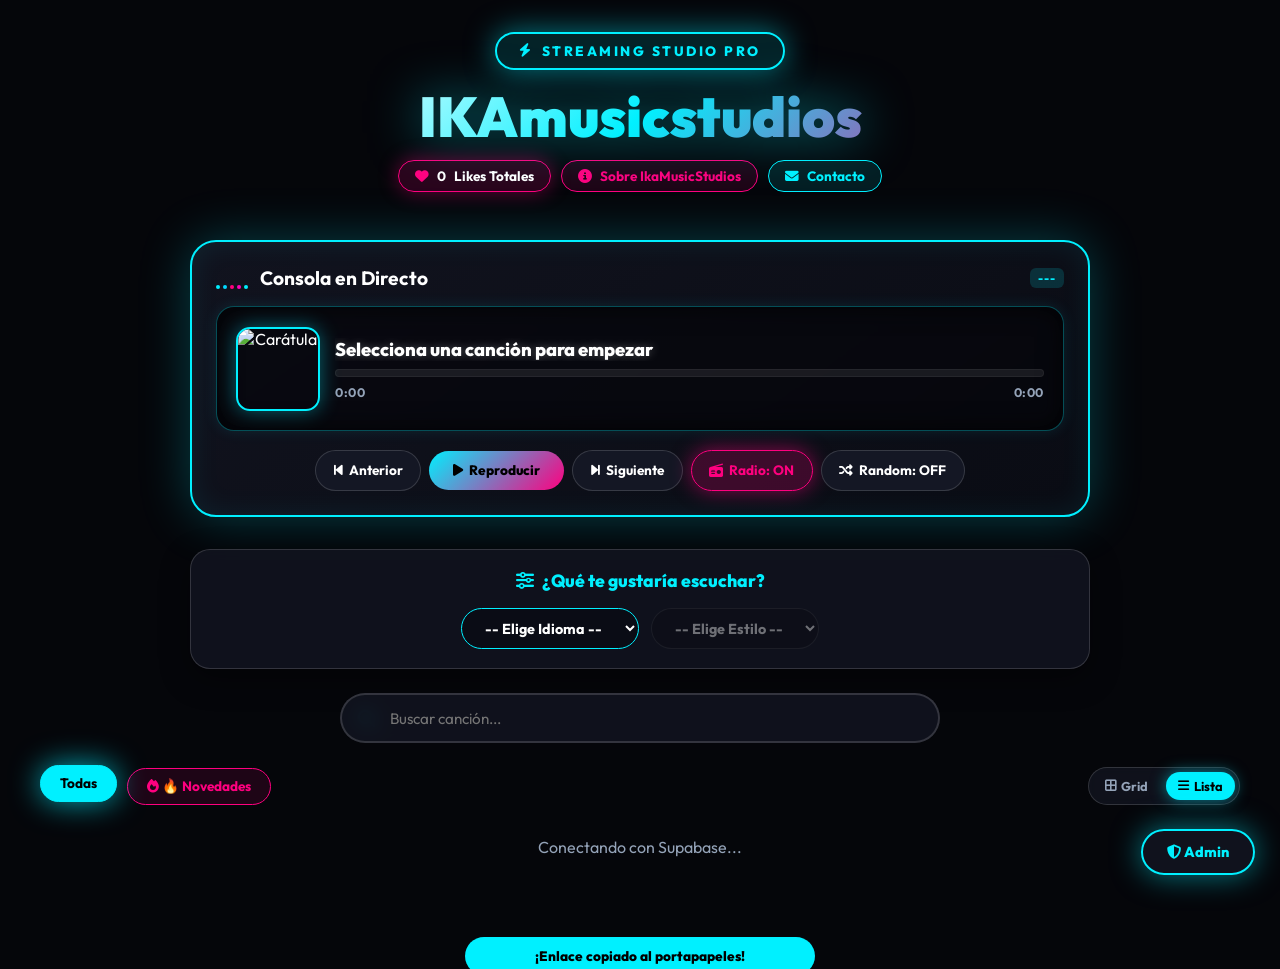
==== commit c2e40157: "Update index.html" ====
--- a/index.html
+++ b/index.html
@@ -3,15 +3,7 @@
 <head>
     <meta charset="UTF-8">
     <meta name="viewport" content="width=device-width, initial-scale=1.0">
-    <title>AndaluzRock — Música del mundo | Sin filtro de países v8</title>
-    <meta name="description" content="AndaluzRock: un atlas musical para descubrir canciones originales de países, culturas, idiomas y estilos de todo el mundo.">
-    <meta name="application-name" content="AndaluzRock">
-    <link rel="canonical" href="https://atlasika.space/">
-    <meta property="og:site_name" content="AndaluzRock">
-    <meta property="og:title" content="AndaluzRock — Música del mundo">
-    <meta property="og:description" content="Descubre canciones originales de países, culturas, idiomas y estilos de todo el mundo.">
-    <meta property="og:url" content="https://atlasika.space/">
-    <meta property="og:type" content="website">
+    <title>IKAmusicstudios - Streaming Cloud</title>
     
     <!-- PWA & MANIFEST INTEGRATION -->
     <link rel="manifest" href="manifest.json">
@@ -49,6 +41,14 @@
 
         header { text-align: center; margin-top: 0.5rem; margin-bottom: 1.5rem; max-width: 900px; width: 100%; z-index: 2; }
 
+        .brand-badge {
+            display: inline-flex; align-items: center; gap: 8px;
+            background: rgba(0, 240, 255, 0.12); border: 2px solid var(--accent-primary);
+            color: var(--accent-primary); padding: 8px 22px; border-radius: 50px;
+            font-size: 0.85rem; font-weight: 800; letter-spacing: 2.5px; text-transform: uppercase;
+            margin-bottom: 1rem; box-shadow: 0 0 30px rgba(0, 240, 255, 0.5);
+        }
+
         header h1 {
             font-size: clamp(2rem, 8vw, 3.5rem); 
             font-weight: 900; line-height: 1.1;
@@ -61,13 +61,11 @@
         .top-info-bar {
             display: flex; justify-content: center; align-items: center; gap: 10px; flex-wrap: wrap; margin-bottom: 1.5rem;
         }
-        .ui-language-label { color: var(--accent-primary); font-size: 1.05rem; }
-        .ui-language-selector { min-width: 145px; padding: 6px 12px; }
-        .song-summary { cursor: pointer; }
-        .song-summary-play { flex: 0 0 36px; width:36px; height:36px; display:inline-flex; align-items:center; justify-content:center; border-radius:50%; border:1px solid var(--accent-primary); background:rgba(0,240,255,.13); color:var(--accent-primary); cursor:pointer; font-size:.9rem; transition:all .2s ease; }
-        .song-summary-play:hover { background:var(--accent-primary); color:#000; box-shadow:0 0 18px rgba(0,240,255,.55); }
-        .song-summary-expand { flex:0 0 38px; width:38px; height:36px; display:inline-flex; align-items:center; justify-content:center; border:0; background:transparent; color:var(--accent-primary); cursor:pointer; }
-        .song-description { color:var(--text-muted); font-size:.9rem; line-height:1.5; margin:10px 0 4px; white-space:pre-wrap; }
+        .global-likes-badge {
+            background: rgba(255, 0, 127, 0.15); border: 1px solid var(--accent-secondary); color: #fff;
+            padding: 6px 16px; border-radius: 30px; font-weight: 700; font-size: 0.85rem;
+            display: inline-flex; align-items: center; gap: 8px; box-shadow: 0 0 20px rgba(255, 0, 127, 0.4);
+        }
         .contact-btn, .about-btn {
             background: rgba(0, 240, 255, 0.1); border: 1px solid var(--accent-primary); color: var(--accent-primary);
             padding: 6px 16px; border-radius: 30px; font-weight: 700; font-size: 0.85rem; text-decoration: none;
@@ -158,9 +156,6 @@
             letter-spacing: 0.5px; margin-top: 4px;
         }
 
-        .suno-player-container { width: 100%; margin-top: 12px; display: none; overflow: hidden; border-radius: 12px; }
-        .suno-player-container iframe { display: block; width: 100%; min-height: 150px; border: 0; border-radius: 12px; background: #111; }
-
         .player-controls-bar { display: flex; justify-content: center; align-items: center; gap: 8px; flex-wrap: wrap; }
 
         .control-btn {
@@ -232,14 +227,6 @@
         .cat-btn:hover, .cat-btn.active { background: var(--accent-primary); color: #000; border-color: var(--accent-primary); box-shadow: 0 0 30px rgba(0, 240, 255, 0.7); transform: translateY(-3px); }
         .cat-btn.news-filter { border-color: var(--accent-secondary); color: var(--accent-secondary); background: rgba(255, 0, 127, 0.1); }
         .cat-btn.news-filter:hover, .cat-btn.news-filter.active { background: var(--accent-secondary); color: #fff; box-shadow: 0 0 30px rgba(255, 0, 127, 0.7); }
-        .playlist-filter-select {
-            appearance: auto; -webkit-appearance: auto; max-width: 210px;
-            background: rgba(22, 25, 38, 0.9); border: 1px solid var(--accent-primary);
-            color: var(--accent-primary); padding: 0.55rem 0.85rem; border-radius: 30px;
-            cursor: pointer; font-weight: 700; font-size: 0.85rem; min-height: 38px;
-        }
-        .playlist-filter-select:focus { outline: 2px solid rgba(0,240,255,.35); }
-        .playlist-filter-select option { background: #121420; color: #fff; }
 
         .view-toggle-bar {
             display: flex; gap: 6px; background: rgba(18, 20, 32, 0.8); border: 1px solid var(--border-color);
@@ -274,18 +261,11 @@
             flex-direction: column; align-items: stretch; padding: 0; justify-content: space-between;
         }
         .container.grid-view .song-card:hover { transform: translateY(-8px); }
-        
-        .container.grid-view .cover-container { 
-            width: 100%; 
-            height: auto; 
-            aspect-ratio: 1 / 1; 
-            border-radius: 16px 16px 0 0; 
-        }
-
+        .container.grid-view .cover-container { width: 100%; height: 200px; }
         .container.grid-view .song-card-body { padding: 1.2rem; width: 100%; flex-direction: column; align-items: flex-start; gap: 10px; }
 
         .cover-container { width: 65px; height: 65px; border-radius: 12px; position: relative; overflow: hidden; background: #111; flex-shrink: 0; }
-        .cover-img { width: 100%; height: 100%; object-fit: cover; display: block; }
+        .cover-img { width: 100%; height: 100%; object-fit: cover; }
 
         .song-card-body { flex: 1; display: flex; align-items: center; justify-content: space-between; padding: 0 0.5rem; gap: 10px; flex-wrap: wrap; }
         .song-header { display: flex; align-items: center; gap: 10px; }
@@ -295,25 +275,6 @@
             background: rgba(0, 240, 255, 0.15); padding: 3px 8px; border-radius: 6px; font-weight: 800; letter-spacing: 1px;
         }
         .song-stats-row { font-size: 0.8rem; color: var(--text-muted); display: flex; align-items: center; gap: 5px; }
-
-        /* LISTA COMPACTA: cada canción ocupa una sola fila hasta desplegarla */
-        .song-card { display:block; padding:0; border-radius:13px; }
-        .song-card:hover { transform:none; }
-        .song-summary { width:100%; display:flex; align-items:center; gap:12px; padding:12px 16px; background:transparent; border:0; color:var(--text-main); cursor:pointer; text-align:left; }
-        .song-summary-title { flex:1; min-width:0; font-size:1rem; font-weight:800; overflow:hidden; text-overflow:ellipsis; white-space:nowrap; }
-        .song-summary-meta { color:var(--text-muted); font-size:.76rem; white-space:nowrap; }
-        .song-summary .expand-icon { color:var(--accent-primary); transition:transform .2s ease; }
-        .song-card.expanded .song-summary .expand-icon { transform:rotate(180deg); }
-        .song-details { display:none; padding:0 14px 14px; border-top:1px solid var(--border-color); }
-        .song-card.expanded .song-details { display:block; }
-        .song-details .cover-container { width:76px; height:76px; }
-        .song-details .song-card-body { padding:12px 0 0; }
-        .song-details .song-header { align-items:flex-start; }
-        .song-details .song-actions-row { margin-top:10px; }
-        .container.grid-view .song-card { padding:0; }
-        .container.grid-view .song-summary { padding:12px; }
-        .container.grid-view .song-details { padding:0 12px 12px; }
-        @media (max-width:600px) { .song-summary { padding:11px 12px; gap:8px; } .song-summary-meta { display:none; } }
 
         .song-actions-row { display: flex; gap: 8px; align-items: center; flex-wrap: wrap; }
         .load-to-player-btn {
@@ -363,47 +324,6 @@
         .form-group { margin-bottom: 1rem; }
         .form-group label { display: block; margin-bottom: 0.4rem; color: var(--text-muted); font-size: 0.85rem; font-weight: 600; }
         .form-group input, .form-group select { width: 100%; padding: 0.8rem; border-radius: 10px; border: 1px solid var(--border-color); background: #0a0b10; color: #fff; outline: none; font-size: 0.95rem; }
-
-
-        /* FORMULARIO ADMIN: dos columnas en escritorio, una en móvil */
-        #admin-modal .modal-content {
-            max-width: 920px;
-            max-height: 90vh;
-            overflow-y: auto;
-        }
-        #add-song-form {
-            display: grid;
-            grid-template-columns: repeat(2, minmax(0, 1fr));
-            column-gap: 18px;
-            row-gap: 0;
-        }
-        #add-song-form .form-group {
-            min-width: 0;
-        }
-        #add-song-form #song-select-group,
-        #add-song-form .form-group:has(textarea),
-        #add-song-form #form-submit-btn {
-            grid-column: 1 / -1;
-        }
-        #add-song-form input,
-        #add-song-form select,
-        #add-song-form textarea {
-            min-width: 0;
-        }
-        @media (max-width: 650px) {
-            #admin-modal .modal-content {
-                padding: 1.2rem;
-                max-height: 92vh;
-            }
-            #add-song-form {
-                grid-template-columns: minmax(0, 1fr);
-            }
-            #add-song-form #song-select-group,
-            #add-song-form .form-group:has(textarea),
-            #add-song-form #form-submit-btn {
-                grid-column: 1;
-            }
-        }
         .submit-btn { width: 100%; background: var(--accent-primary); color: #000; border: none; padding: 0.85rem; border-radius: 10px; font-weight: 800; cursor: pointer; font-size: 0.95rem; }
         
         .admin-mode-selector {
@@ -422,6 +342,7 @@
 
         /* REGLAS MÓVILES (< 768px) */
         @media (max-width: 768px) {
+            /* OCULTAMOS EL BOTÓN ADMIN EN MÓVILES */
             .admin-trigger {
                 display: none !important;
             }
@@ -487,6 +408,11 @@
                 margin-top: 8px;
             }
 
+            .cover-container {
+                width: 100%;
+                height: 180px;
+            }
+
             .scroll-top-btn {
                 left: 50%;
                 transform: translateX(-50%) translateY(100px);
@@ -497,182 +423,27 @@
                 transform: translateX(-50%) translateY(0);
             }
         }
-
-        /* COMENTARIOS POR CANCIÓN */
-        .comments-panel { width:100%; margin-top:12px; padding:12px; border:1px solid var(--border-color); border-radius:14px; background:rgba(0,0,0,.22); }
-        .comments-panel h4 { color:var(--accent-primary); margin-bottom:9px; font-size:.95rem; }
-        .comment-form { display:grid; grid-template-columns:minmax(0,1fr); gap:8px; margin-bottom:12px; }
-        .comment-form input,.comment-form textarea { width:100%; background:#0b1020; color:#fff; border:1px solid var(--border-color); border-radius:9px; padding:10px; font:inherit; }
-        .comment-form textarea { min-height:70px; resize:vertical; }
-        .comment-submit { justify-self:start; border:0; border-radius:20px; padding:8px 15px; background:var(--accent-primary); color:#001014; font-weight:800; cursor:pointer; }
-        .comment-list { display:grid; gap:9px; }
-        .comment-item { padding:9px 10px; border-radius:10px; background:rgba(255,255,255,.045); text-align:left; overflow-wrap:anywhere; }
-        .comment-meta { display:flex; gap:8px; align-items:center; flex-wrap:wrap; color:var(--text-muted); font-size:.75rem; margin-bottom:4px; }
-        .comment-author { color:#fff; font-weight:800; }
-        .comment-body { white-space:pre-wrap; line-height:1.4; font-size:.9rem; }
-        .comment-empty { color:var(--text-muted); font-size:.85rem; }
-        .country-chip { display:inline-flex; align-items:center; padding:3px 8px; border:1px solid rgba(0,240,255,.3); border-radius:20px; color:var(--accent-primary); font-size:.76rem; margin-bottom:5px; }
-
-
-        /* CHAT EN DIRECTO ATLASIKA */
-        .live-chat-section{width:100%;max-width:900px;margin:28px auto 34px;padding:18px;border:1px solid var(--border-color);border-radius:18px;background:var(--card-bg);box-shadow:0 12px 36px rgba(0,0,0,.22)}
-        .live-chat-header{display:flex;justify-content:space-between;align-items:center;gap:12px;flex-wrap:wrap;margin-bottom:14px}
-        .live-chat-header h2{font-size:1.25rem;color:var(--accent-primary);display:flex;align-items:center;gap:9px}
-        .chat-online{font-size:.8rem;color:#8ee6b0;display:flex;align-items:center;gap:7px}
-        .chat-online:before{content:'';width:8px;height:8px;border-radius:50%;background:#38d987;box-shadow:0 0 9px #38d987}
-        .chat-login{display:grid;grid-template-columns:minmax(0,1fr) auto;gap:8px;margin-bottom:12px}
-        .chat-login input,.chat-compose textarea{min-width:0;width:100%;padding:11px 12px;border-radius:10px;border:1px solid var(--border-color);background:#0b1020;color:#fff;font:inherit;outline:none}
-        .chat-messages{height:340px;overflow-y:auto;display:flex;flex-direction:column;gap:9px;padding:10px;border-radius:12px;background:rgba(0,0,0,.24);border:1px solid rgba(255,255,255,.07)}
-        .chat-message{padding:10px 11px;border-radius:11px;background:rgba(255,255,255,.055);overflow-wrap:anywhere;text-align:left}
-        .chat-message.own{border:1px solid rgba(0,240,255,.24);background:rgba(0,240,255,.055)}
-        .chat-message-meta{display:flex;align-items:center;gap:8px;flex-wrap:wrap;margin-bottom:5px;font-size:.75rem;color:var(--text-muted)}
-        .chat-message-author{font-weight:800;color:#fff;font-size:.84rem}.chat-message-body{white-space:pre-wrap;line-height:1.45;font-size:.92rem}
-        .chat-edited{font-style:italic;color:var(--text-muted)}
-        .chat-message-actions{display:flex;gap:6px;margin-top:7px;flex-wrap:wrap}
-        .chat-action{border:1px solid var(--border-color);background:rgba(255,255,255,.06);color:#dbeafe;border-radius:7px;padding:4px 8px;font-size:.72rem;cursor:pointer}
-        .chat-action.danger{color:#ff9aa5}.chat-compose{display:grid;grid-template-columns:minmax(0,1fr) auto;gap:8px;margin-top:11px;align-items:end}
-        .chat-compose textarea{min-height:48px;max-height:120px;resize:vertical}.chat-send,.chat-primary{border:0;border-radius:10px;padding:11px 16px;background:var(--accent-primary);color:#001014;font-weight:800;cursor:pointer}
-        .chat-note{font-size:.75rem;color:var(--text-muted);margin-top:8px;line-height:1.4}.chat-admin-tools{margin-top:9px;padding:9px;border:1px dashed rgba(0,240,255,.3);border-radius:9px;font-size:.75rem;color:var(--text-muted);overflow-wrap:anywhere}
-        .chat-empty{color:var(--text-muted);font-size:.85rem;text-align:center;margin:auto}
-        @media(max-width:600px){.live-chat-section{padding:13px}.chat-messages{height:300px}.chat-login{grid-template-columns:1fr}.chat-compose{grid-template-columns:1fr}.chat-send{justify-self:end}}
-
-
-        .lyrics-toggle{margin-top:10px;border:1px solid var(--accent-primary);background:rgba(0,240,255,.09);color:var(--accent-primary);border-radius:9px;padding:7px 12px;font-weight:800;cursor:pointer}
-        .lyrics-panel{display:none;margin-top:10px;padding:14px;border:1px solid rgba(0,240,255,.22);border-radius:12px;background:rgba(0,0,0,.28);max-height:300px;overflow:auto;white-space:pre-wrap;line-height:1.65;color:#eafaff;text-align:left}
-        .collaborator-section{width:100%;max-width:900px;margin:28px auto;padding:18px;border:1px solid rgba(255,0,127,.28);border-radius:18px;background:var(--card-bg);box-shadow:0 12px 36px rgba(0,0,0,.2)}
-        .collaborator-section h2{color:var(--accent-secondary);font-size:1.2rem;margin-bottom:8px}.collab-intro{color:var(--text-muted);font-size:.86rem;line-height:1.5;margin-bottom:14px}
-        .collab-form{display:grid;grid-template-columns:repeat(2,minmax(0,1fr));gap:10px}.collab-field{display:flex;flex-direction:column;gap:5px}.collab-field.full{grid-column:1/-1}.collab-field label{font-size:.8rem;color:var(--text-muted);font-weight:700}.collab-field input,.collab-field select,.collab-field textarea{width:100%;min-width:0;padding:10px 11px;border:1px solid var(--border-color);border-radius:9px;background:#0b1020;color:#fff;font:inherit;outline:none}.collab-field textarea{resize:vertical;min-height:82px}.collab-submit{justify-self:start;border:0;border-radius:10px;padding:11px 16px;background:var(--accent-secondary);color:#fff;font-weight:800;cursor:pointer}.collab-status-list{margin-top:16px;display:grid;gap:8px}.collab-status-item,.collab-review-item{padding:11px;border:1px solid var(--border-color);border-radius:10px;background:rgba(255,255,255,.035);display:flex;justify-content:space-between;gap:12px;align-items:center;flex-wrap:wrap}.collab-status{font-size:.75rem;font-weight:800;text-transform:uppercase}.collab-status.pending{color:#ffd166}.collab-status.approved{color:#68e0a5}.collab-status.rejected{color:#ff8995}.collab-review-actions{display:flex;gap:7px;flex-wrap:wrap}.collab-review-actions button{border:1px solid var(--border-color);background:rgba(255,255,255,.07);color:#fff;padding:6px 10px;border-radius:8px;cursor:pointer}.collab-review-actions .approve{color:#68e0a5;border-color:#68e0a5}.collab-review-actions .reject{color:#ff8995;border-color:#ff8995}.collab-admin-panel{margin-top:14px;padding-top:12px;border-top:1px solid var(--border-color)}.collab-admin-panel h3{font-size:1rem;color:var(--accent-primary);margin-bottom:9px}
-        @media(max-width:600px){.collaborator-section{padding:13px}.collab-form{grid-template-columns:1fr}.collab-field.full{grid-column:auto}}
-        .atlas-footer{width:100%;max-width:1100px;margin:38px auto 12px;padding:22px 16px 18px;border-top:1px solid var(--border-color);text-align:center;color:var(--text-muted);font-size:.82rem;line-height:1.8;z-index:2}
-        .atlas-footer-links{display:flex;justify-content:center;gap:8px 18px;flex-wrap:wrap;margin-bottom:10px}
-        .atlas-footer button,.atlas-footer a{border:0;background:none;color:var(--accent-primary);font:inherit;cursor:pointer;text-decoration:none}
-        .atlas-footer button:hover,.atlas-footer a:hover{text-decoration:underline}
-        .legal-content{max-height:65vh;overflow:auto;color:var(--text-muted);line-height:1.6;text-align:left;padding-right:5px}
-        .legal-content h3{color:var(--accent-primary);margin:14px 0 5px}.legal-content p,.legal-content li{margin-bottom:8px}
-
-        .account-modal-content{max-width:520px}
-        .account-status-note,.playlist-note{color:var(--text-muted);line-height:1.5;margin:10px 0 16px}
-        .account-actions{display:flex;gap:8px;flex-wrap:wrap;margin-top:12px}
-        .account-actions button{padding:8px 12px}
-        .song-link-help{margin-top:10px;padding:10px 12px;border:1px solid var(--border-color);border-radius:10px;background:rgba(255,255,255,.03);color:var(--text-muted)}
-        .song-link-help summary{cursor:pointer;color:var(--accent-primary);font-weight:700}
-        .song-link-help ol{padding-left:22px;margin:10px 0}.song-link-help li,.song-link-help p{margin:5px 0;line-height:1.45}
-        .my-playlists-panel{width:100%;max-width:1200px;margin:0 auto 22px;padding:18px;background:var(--card-bg);border:1px solid var(--border-color);border-radius:18px;z-index:2}
-        .playlist-panel-heading{display:flex;align-items:center;justify-content:space-between;gap:12px;flex-wrap:wrap}.playlist-panel-heading h2{font-size:1.15rem;color:var(--accent-primary)}
-        .playlist-item{padding:12px;margin:10px 0;border:1px solid var(--border-color);border-radius:12px;background:rgba(0,0,0,.18)}
-        .playlist-item-head,.playlist-song-row{display:flex;align-items:center;justify-content:space-between;gap:10px;flex-wrap:wrap}
-        .playlist-item-actions{display:flex;gap:7px;flex-wrap:wrap;margin-top:9px}.playlist-item-actions button,.playlist-song-row button{padding:6px 10px}
-        .playlist-songs-view{margin-top:12px;padding-top:12px;border-top:1px solid var(--border-color)}
-        .playlist-song-row{padding:7px 0;border-bottom:1px solid var(--border-color)}
-        .public-playlists-section{width:100%;max-width:1200px;margin:0 auto 22px;padding:18px;background:var(--card-bg);border:1px solid rgba(0,240,255,.25);border-radius:18px;z-index:2}
-        .public-playlists-grid{display:grid;grid-template-columns:repeat(auto-fill,minmax(220px,1fr));gap:12px;margin-top:12px}
-        .public-playlist-card{padding:14px;border:1px solid var(--border-color);border-radius:12px;background:rgba(0,0,0,.2)}
-        .public-playlist-card h3{font-size:1rem;margin-bottom:6px;color:#fff}.public-playlist-card p{font-size:.82rem;color:var(--text-muted);margin-bottom:10px}
-        .admin-playlist-panel{display:none}.admin-playlist-panel.active{display:block}
-        .admin-playlist-form{display:grid;grid-template-columns:1fr 1fr;gap:10px;margin:12px 0}
-        .admin-playlist-form input,.admin-playlist-form textarea{width:100%;padding:10px;border:1px solid var(--border-color);border-radius:9px;background:#0a0b10;color:#fff;font:inherit}
-        .admin-playlist-form textarea{grid-column:1/-1;min-height:65px}.admin-playlist-form button{grid-column:1/-1}
-        .admin-playlist-row{display:flex;justify-content:space-between;align-items:center;gap:10px;flex-wrap:wrap;padding:10px;border:1px solid var(--border-color);border-radius:10px;margin:8px 0}
-        .admin-playlist-actions{display:flex;gap:6px;flex-wrap:wrap}
-        .playlist-quick-create{display:flex;gap:8px;align-items:center;flex-wrap:wrap}
-        .playlist-quick-create input{flex:1;min-width:160px}
-        @media(max-width:600px){.admin-playlist-form{grid-template-columns:1fr}.admin-playlist-form textarea,.admin-playlist-form button{grid-column:1}}
-        [hidden]{display:none!important}
     </style>
 </head>
 <body>
 
     <header>
-        <h1>AndaluzRock</h1>
+        <div class="brand-badge"><i class="fa-solid fa-bolt"></i> Streaming Studio Pro</div>
+        <h1>IKAmusicstudios</h1>
         
         <div class="top-info-bar">
-            <label class="ui-language-label" for="ui-language-selector"><i class="fa-solid fa-language"></i></label>
-            <select id="ui-language-selector" class="interactive-select ui-language-selector" onchange="changeInterfaceLanguage(this.value)" aria-label="Interface language">
-                <option value="en">🇬🇧 English</option>
-                <option value="es" selected>🇪🇸 Español</option>
-                <option value="tr">🇹🇷 Türkçe</option>
-                <option value="fr">🇫🇷 Français</option>
-                <option value="it">🇮🇹 Italiano</option>
-                <option value="ru">🇷🇺 Русский</option>
-                <option value="zh">🇨🇳 中文</option>
-                <option value="ja">🇯🇵 日本語</option>
-                <option value="el">🇬🇷 Ελληνικά</option>
-                <option value="ar">🇸🇦 العربية</option>
-            </select>
-            <button class="about-btn" id="about-btn" data-i18n="aboutButton" onclick="openAboutModal()">
-                <i class="fa-solid fa-circle-info"></i> <span data-i18n="aboutButton">Sobre AndaluzRock</span>
+            <div class="global-likes-badge">
+                <i class="fa-solid fa-heart" style="color: var(--accent-secondary);"></i>
+                <span id="global-likes-count">0</span> Likes Totales
+            </div>
+            <button class="about-btn" onclick="openAboutModal()">
+                <i class="fa-solid fa-circle-info"></i> Sobre IkaMusicStudios
             </button>
-            <button class="contact-btn" id="account-open-btn" type="button" onclick="openAccountModal()"><i class="fa-solid fa-user"></i> <span id="account-button-label">Account</span></button>
             <a href="mailto:ikamusicstudios@gmail.com" class="contact-btn">
-                <i class="fa-solid fa-envelope"></i> <span data-i18n="contact">Contacto</span>
+                <i class="fa-solid fa-envelope"></i> Contacto
             </a>
         </div>
     </header>
-
-    <!-- SECCIÓN INTERACTIVA DE IDIOMA / ESTILO -->
-    <div class="interactive-mood-box">
-        <h3><i class="fa-solid fa-globe"></i> <span data-i18n="explore">Explora el atlas musical</span></h3>
-        <div class="interactive-controls">
-            <select id="select-language" class="interactive-select" onchange="handleLanguageChange()">
-                <option value="" data-i18n="chooseLanguage">-- Elige Idioma --</option>
-                <option value="Español">Español</option>
-                <option value="Inglés">Inglés</option>
-                <option value="Turco">Turco</option>
-                <option value="Francés">Francés</option>
-                <option value="Italiano">Italiano</option>
-                <option value="Ruso">Ruso</option>
-                <option value="Chino">Chino</option>
-                <option value="Japonés">Japonés</option>
-                <option value="Árabe">Árabe</option>
-                <option value="Griego">Griego</option>
-                <option value="Other">Other</option>
-            </select>
-
-            <select id="select-style" class="interactive-select" disabled onchange="handleStyleChange()">
-                <option value="" data-i18n="chooseStyle">-- Elige Estilo --</option>
-                <option value="Pop">Pop</option>
-                <option value="Rock">Rock</option>
-                <option value="Folk">Folk</option>
-                <option value="EDM">EDM</option>
-                <option value="Baladas">Baladas</option>
-                <option value="World Music">World Music</option>
-            </select>
-
-            <button class="reset-filter-btn" id="reset-interactive-btn" style="display:none;" onclick="resetInteractiveFilters()">
-                <i class="fa-solid fa-rotate-left"></i> <span data-i18n="clearFilter">Limpiar filtro</span>
-            </button>
-        </div>
-    </div>
-
-    <!-- BUSCADOR -->
-    <div class="search-container">
-        <div class="search-box">
-            <i class="fa-solid fa-magnifying-glass search-icon"></i>
-            <input type="text" id="song-search-input" class="search-input" placeholder="Buscar canción..." data-i18n-placeholder="searchSong" oninput="handleSearchInput()">
-            <button id="clear-search-btn" class="clear-search-btn" onclick="clearSearch()">&times;</button>
-        </div>
-    </div>
-
-    <!-- CATEGORÍAS Y VISTAS -->
-    <div class="categories-controls-wrapper">
-        <div class="categories" id="category-filters">
-            <button class="cat-btn" id="all-songs-radio-btn" type="button" onclick="playAllSongsRadio()"><i class="fa-solid fa-globe"></i> <span data-i18n="allSongs">All Songs</span></button>
-            <button class="cat-btn news-filter" data-filter="novedades"><i class="fa-solid fa-fire"></i> 🔥 <span data-i18n="newReleases">Novedades</span></button>
-            <select id="public-playlists-dropdown" class="playlist-filter-select" aria-label="Playlists públicas" onchange="handlePublicPlaylistSelect(this.value)">
-                <option value="">🎵 Playlists ▼</option>
-            </select>
-        </div>
-
-        <div class="view-toggle-bar">
-            <button class="view-btn" id="grid-view-btn" onclick="switchView('grid')" title="Cuadrícula" data-i18n-title="grid">
-                <i class="fa-solid fa-border-all"></i> <span data-i18n="grid">Grid</span>
-            </button>
-            <button class="view-btn active" id="list-view-btn" onclick="switchView('list')" title="Lista" data-i18n-title="list">
-                <i class="fa-solid fa-bars"></i> <span data-i18n="list">Lista</span>
-            </button>
-        </div>
-    </div>
-
 
     <!-- REPRODUCTOR NATIVO PRO REFINADO -->
     <div class="main-player-section" id="main-player-box">
@@ -681,20 +452,17 @@
                 <div class="eq-bars" id="eq-animation-container">
                     <div class="eq-bar"></div><div class="eq-bar"></div><div class="eq-bar"></div><div class="eq-bar"></div><div class="eq-bar"></div>
                 </div>
-                <span id="current-status-text" data-i18n="liveConsole">Consola en Directo</span>
+                <span id="current-status-text">Consola en Directo</span>
             </h2>
             <span class="song-genre" id="current-song-genre">---</span>
         </div>
 
         <div class="player-console-display">
             <div class="console-cover-wrapper">
-                <img id="console-cover-img" src="https://via.placeholder.com/90/111/00f0ff?text=AndaluzRock" class="console-cover" alt="Cover" data-i18n-alt="cover">
+                <img id="console-cover-img" src="https://via.placeholder.com/90/111/00f0ff?text=IKA" class="console-cover" alt="Carátula">
             </div>
             <div class="console-info">
-                <div class="console-title" id="current-song-title" data-i18n="selectSong">Selecciona una canción para empezar</div>
-                <div class="suno-player-container" id="suno-player-container">
-                    <div id="suno-player" title="Reproductor multimedia"></div>
-                </div>
+                <div class="console-title" id="current-song-title">Selecciona una canción para empezar</div>
                 
                 <div class="progress-container" id="progress-container" onclick="seekAudio(event)">
                     <div class="progress-bar" id="progress-bar">
@@ -708,82 +476,81 @@
                 </div>
             </div>
         </div>
-        <button type="button" id="lyrics-toggle-btn" class="lyrics-toggle" style="display:none" onclick="toggleCurrentLyrics()"><i class="fa-solid fa-align-left"></i> <span id="lyrics-toggle-label">Ver letra</span></button>
-        <div id="current-lyrics-panel" class="lyrics-panel" aria-live="polite"></div>
 
         <audio id="audio-element" preload="metadata"></audio>
 
         <div class="player-controls-bar">
-            <button class="control-btn" onclick="prevSong()"><i class="fa-solid fa-backward-step"></i> <span data-i18n="previous">Anterior</span></button>
-            <button class="control-btn primary-btn" id="play-pause-btn" onclick="togglePlayPause()"><i class="fa-solid fa-play"></i> <span data-i18n="play">Reproducir</span></button>
-            <button class="control-btn" onclick="nextSong()"><i class="fa-solid fa-forward-step"></i> <span data-i18n="next">Siguiente</span></button>
-            <button class="control-btn active-mode" id="auto-chain-btn" onclick="toggleAutoChain()" title="Alternar entre pasar a la siguiente canción o repetir la actual"><i class="fa-solid fa-forward-step"></i> <span data-i18n="radio">Al terminar</span>: <span id="end-mode-label" data-i18n="endNext">Siguiente canción</span></button>
-            <button class="control-btn" id="shuffle-btn" onclick="toggleShuffle()"><i class="fa-solid fa-shuffle"></i> <span data-i18n="random">Aleatorio</span>: OFF</button>
+            <button class="control-btn" onclick="prevSong()"><i class="fa-solid fa-backward-step"></i> Anterior</button>
+            <button class="control-btn primary-btn" id="play-pause-btn" onclick="togglePlayPause()"><i class="fa-solid fa-play"></i> Reproducir</button>
+            <button class="control-btn" onclick="nextSong()"><i class="fa-solid fa-forward-step"></i> Siguiente</button>
+            <button class="control-btn active-mode" id="auto-chain-btn" onclick="toggleAutoChain()"><i class="fa-solid fa-radio"></i> Radio: ON</button>
+            <button class="control-btn" id="shuffle-btn" onclick="toggleShuffle()"><i class="fa-solid fa-shuffle"></i> Random: OFF</button>
         </div>
     </div>
 
-    <!-- Las playlists privadas se han desactivado en AndaluzRock. -->
-
-    <!-- Vista de gestión de canciones de playlists públicas: solo se muestra al administrador -->
-    <div id="public-playlist-songs-view" class="playlist-songs-view" hidden></div>
+    <!-- SECCIÓN INTERACTIVA DE IDIOMA / ESTILO -->
+    <div class="interactive-mood-box">
+        <h3><i class="fa-solid fa-sliders"></i> ¿Qué te gustaría escuchar?</h3>
+        <div class="interactive-controls">
+            <select id="select-language" class="interactive-select" onchange="handleLanguageChange()">
+                <option value="">-- Elige Idioma --</option>
+                <option value="Español">Español</option>
+                <option value="Inglés">Inglés</option>
+                <option value="Francés">Francés</option>
+                <option value="Italiano">Italiano</option>
+                <option value="Griego">Griego</option>
+                <option value="Turco">Turco</option>
+                <option value="Ruso">Ruso</option>
+            </select>
+
+            <select id="select-style" class="interactive-select" disabled onchange="handleStyleChange()">
+                <option value="">-- Elige Estilo --</option>
+                <option value="Pop">Pop</option>
+                <option value="Rock">Rock</option>
+                <option value="Folk">Folk</option>
+                <option value="EDM">EDM</option>
+                <option value="Baladas">Baladas</option>
+            </select>
+
+            <button class="reset-filter-btn" id="reset-interactive-btn" style="display:none;" onclick="resetInteractiveFilters()">
+                <i class="fa-solid fa-rotate-left"></i> Limpiar filtro
+            </button>
+        </div>
+    </div>
+
+    <!-- BUSCADOR -->
+    <div class="search-container">
+        <div class="search-box">
+            <i class="fa-solid fa-magnifying-glass search-icon"></i>
+            <input type="text" id="song-search-input" class="search-input" placeholder="Buscar canción..." oninput="handleSearchInput()">
+            <button id="clear-search-btn" class="clear-search-btn" onclick="clearSearch()">&times;</button>
+        </div>
+    </div>
+
+    <!-- CATEGORÍAS Y VISTAS -->
+    <div class="categories-controls-wrapper">
+        <div class="categories" id="category-filters">
+            <button class="cat-btn active" data-filter="all">Todas</button>
+            <button class="cat-btn news-filter" data-filter="novedades"><i class="fa-solid fa-fire"></i> 🔥 Novedades</button>
+        </div>
+
+        <div class="view-toggle-bar">
+            <button class="view-btn" id="grid-view-btn" onclick="switchView('grid')" title="Cuadrícula">
+                <i class="fa-solid fa-border-all"></i> Grid
+            </button>
+            <button class="view-btn active" id="list-view-btn" onclick="switchView('list')" title="Lista">
+                <i class="fa-solid fa-bars"></i> Lista
+            </button>
+        </div>
+    </div>
 
     <!-- LISTADO DE CANCIONES (VISTA LISTA POR DEFECTO) -->
     <div class="container" id="songs-container">
-        <p style="text-align: center; color: var(--text-muted);" data-i18n="connecting">Conectando con Supabase...</p>
+        <p style="text-align: center; color: var(--text-muted);">Conectando con Supabase...</p>
     </div>
 
-
-    <!-- CHAT EN DIRECT -->
-    <section class="live-chat-section" id="live-chat-section" aria-label="Chat en directo">
-        <div class="live-chat-header">
-            <h2><i class="fa-solid fa-comments"></i> <span id="chat-title">Chat en directo</span></h2>
-            <span class="chat-online" id="chat-online-count">Conectando…</span>
-        </div>
-        <div class="chat-login">
-            <input id="chat-nickname" type="text" maxlength="25" autocomplete="nickname" placeholder="Tu apodo (máx. 25 caracteres)" aria-label="Tu apodo">
-            <button class="chat-primary" id="chat-save-nickname" type="button" onclick="saveChatNickname()">Entrar al chat</button>
-        </div>
-        <div class="chat-messages" id="chat-messages" aria-live="polite"><p class="chat-empty">Conectando al chat…</p></div>
-        <form class="chat-compose" id="chat-compose" onsubmit="sendChatMessage(event)">
-            <textarea id="chat-message-input" maxlength="1000" rows="2" placeholder="Escribe un mensaje…" aria-label="Mensaje" required></textarea>
-            <button class="chat-send" id="chat-send-button" type="submit">Enviar <i class="fa-solid fa-paper-plane"></i></button>
-        </form>
-        <p class="chat-note" id="chat-note">Puedes participar con un apodo, sin crear una cuenta. Respeta a los demás usuarios.</p>
-        <div class="chat-admin-tools" id="chat-admin-tools" hidden></div>
-    </section>
-
-    <!-- ENVÍO DE CANCIONES POR COLABORADORES: las propuestas siempre requieren aprobación -->
-    <section class="collaborator-section" id="collaborator-section">
-        <h2><i class="fa-solid fa-music"></i> <span id="collab-title">Comparte tu canción</span></h2>
-        <p class="collab-intro" id="collab-intro">¿Eres creador en Suno? Envía tu canción a AndaluzRock. Tu propuesta quedará pendiente y solo se publicará cuando el administrador la apruebe.</p>
-        <form id="collab-submit-form" class="collab-form" onsubmit="submitCollaboratorSong(event)">
-            <div class="collab-field"><label for="collab-nickname" id="collab-label-nickname">Tu nombre artístico</label><input id="collab-nickname" maxlength="80" required placeholder="Nombre artístico"></div>
-            <div class="collab-field"><label for="collab-title-input" id="collab-label-title">Título de la canción</label><input id="collab-title-input" maxlength="160" required></div>
-            <div class="collab-field"><label for="collab-country" id="collab-label-country">País</label><input id="collab-country" maxlength="80" placeholder="País / bandera"></div>
-            <div class="collab-field"><label for="collab-language" id="collab-label-language">Idioma</label><select id="collab-language"><option>Español</option><option>Inglés</option><option>Turco</option><option>Francés</option><option>Italiano</option><option>Ruso</option><option>Chino</option><option>Japonés</option><option>Árabe</option><option>Griego</option><option>Otro</option></select></div>
-            <div class="collab-field"><label for="collab-style" id="collab-label-style">Estilo musical</label><input id="collab-style" maxlength="80" required placeholder="Rock, Folk, Flamenco…"></div>
-            <div class="collab-field"><label for="collab-suno-url" id="collab-label-url">Suno — dirección del navegador</label><input id="collab-suno-url" type="url" placeholder="Pega la dirección que aparece en la barra del navegador"><small class="chat-note">Abre la canción en tu navegador y copia la dirección de la barra superior. No uses «Share → Copy Link» de Suno.</small></div>
-            <div class="collab-field"><label for="collab-mp3-url">MP3 — enlace público de almacenamiento en la nube</label><input id="collab-mp3-url" type="url" placeholder="Enlace público directo al archivo MP3"><small class="chat-note">El MP3 debe poder reproducirse directamente sin iniciar sesión. Para listas con reproducción automática, utiliza esta opción.</small></div>
-            <div class="collab-field full"><label for="collab-cover" id="collab-label-cover">Enlace de portada (opcional)</label><input id="collab-cover" type="url" placeholder="https://..."></div>
-            <div class="collab-field full"><label for="collab-description" id="collab-label-description">Descripción breve (opcional)</label><textarea id="collab-description" maxlength="500"></textarea></div>
-            <div class="collab-field full"><label for="collab-lyrics" id="collab-label-lyrics">Letra (opcional)</label><textarea id="collab-lyrics" maxlength="12000" placeholder="Pega aquí la letra si quieres que aparezca en el reproductor"></textarea></div>
-            <button class="collab-submit" id="collab-submit-button" type="submit">Enviar canción para revisión</button>
-        </form>
-        <div class="collab-status-list" id="collab-my-submissions"><p class="chat-empty" id="collab-my-label">Tus propuestas aparecerán aquí.</p></div>
-        <div class="collab-admin-panel" id="collab-admin-panel" hidden><h3 id="collab-admin-title">Propuestas pendientes de revisión</h3><div id="collab-review-list"></div></div>
-    </section>
-
-    <footer class="atlas-footer" aria-label="Información legal de AndaluzRock">
-        <nav class="atlas-footer-links">
-            <button onclick="openLegalSection('notice')">Aviso legal</button><button onclick="openLegalSection('privacy')">Privacidad</button><button onclick="openLegalSection('cookies')">Cookies</button><button onclick="openLegalSection('terms')">Condiciones de uso</button><button onclick="openLegalSection('copyright')">Derechos de autor</button><button onclick="openLegalSection('collaborators')">Colaboradores</button><button onclick="openLegalSection('notice')">Contacto</button>
-        </nav>
-        <div>© 2026 AndaluzRock — Todos los derechos reservados.</div>
-
-    <div class="modal" id="legal-modal" role="dialog" aria-modal="true" aria-labelledby="legal-title"><div class="modal-content" style="max-width:820px;max-height:90vh;overflow:auto"><button class="close-modal" onclick="closeModal('legal-modal')">&times;</button><h2 id="legal-title">Información legal</h2><div id="legal-body" class="legal-content"></div></div></div>
-
-
     <button id="scroll-top-btn" class="scroll-top-btn" onclick="scrollToTop()">
-        <i class="fa-solid fa-arrow-up"></i> <span data-i18n="top">Arriba</span>
+        <i class="fa-solid fa-arrow-up"></i> Arriba
     </button>
 
     <button class="admin-trigger" onclick="checkAdminPassword()">
@@ -794,38 +561,10 @@
     <div class="modal" id="about-modal">
         <div class="modal-content about-modal-content">
             <button class="close-modal" onclick="closeModal('about-modal')">&times;</button>
-            <h2 data-i18n="aboutTitle">Sobre AndaluzRock</h2>
-            <p data-i18n="aboutP1">Somos <strong>dos amigos con una misma obsesión: la música.</strong> Si has acabado en este rincón de la red, lo más probable es que compartas esa misma pasión con nosotros.</p>
-            <p data-i18n="aboutP2">Disfrutamos componiendo, produciendo y dando forma a nuestras canciones aprovechando al máximo las herramientas de hoy en día. Sin grandes sellos, sin trampa ni cartón.</p>
-            <p data-i18n="aboutP3" style="color: var(--accent-primary); font-weight: 700; margin-top: 1.5rem;">Sin publicidad y sin interrupciones... Solo pura pasión por la música.</p>
-        </div>
-    </div>
-
-    <!-- CUENTA: registro, inicio de sesión, recuperación y cambio de contraseña -->
-    <div class="modal" id="account-modal" role="dialog" aria-modal="true" aria-labelledby="account-modal-title">
-        <div class="modal-content account-modal-content">
-            <button class="close-modal" onclick="closeModal('account-modal')">&times;</button>
-            <h2 id="account-modal-title">AndaluzRock account</h2>
-            <p id="account-status-note" class="account-status-note">Create an account to save private playlists. Listening remains public.</p>
-            <form id="account-auth-form" onsubmit="submitAccountAuth(event)">
-                <div class="form-group"><label for="account-email">Email</label><input id="account-email" type="email" autocomplete="email" required></div>
-                <div class="form-group"><label for="account-password">Password</label><input id="account-password" type="password" autocomplete="current-password" minlength="8" required></div>
-                <div class="form-group" id="account-confirm-group" hidden><label for="account-confirm-password">Confirm password</label><input id="account-confirm-password" type="password" autocomplete="new-password" minlength="8"></div>
-                <button type="submit" class="submit-btn" id="account-submit-btn">Sign in</button>
-            </form>
-            <div class="account-actions">
-                <button type="button" class="share-btn" onclick="setAccountMode('login')">Sign in</button>
-                <button type="button" class="share-btn" onclick="setAccountMode('register')">Create account</button>
-                <button type="button" class="share-btn" onclick="requestPasswordReset()">Forgot password?</button>
-                <button type="button" class="share-btn" onclick="showPasswordChange()">Change password</button>
-                <button type="button" class="share-btn" id="account-signout-btn" onclick="signOutAccount()" hidden>Sign out</button>
-            </div>
-            <form id="account-password-change-form" onsubmit="changeAccountPassword(event)" hidden>
-                <h3>Set a new password</h3>
-                <div class="form-group"><label for="account-new-password">New password</label><input id="account-new-password" type="password" minlength="8" autocomplete="new-password" required></div>
-                <div class="form-group"><label for="account-new-password-confirm">Confirm new password</label><input id="account-new-password-confirm" type="password" minlength="8" autocomplete="new-password" required></div>
-                <button type="submit" class="submit-btn">Update password</button>
-            </form>
+            <h2>Sobre IkaMusicStudios</h2>
+            <p>Somos <strong>dos amigos con una misma obsesión: la música.</strong> Si has acabado en este rincón de la red, lo más probable es que compartas esa misma pasión con nosotros.</p>
+            <p>Disfrutamos componiendo, produciendo y dando forma a nuestras canciones aprovechando al máximo las herramientas de hoy en día. Sin grandes sellos, sin trampa ni cartón.</p>
+            <p style="color: var(--accent-primary); font-weight: 700; margin-top: 1.5rem;">Sin publicidad y sin interrupciones... Solo pura pasión por la música.</p>
         </div>
     </div>
 
@@ -833,125 +572,72 @@
     <div class="modal" id="admin-modal">
         <div class="modal-content">
             <button class="close-modal" onclick="closeModal('admin-modal')">&times;</button>
-            <h2 id="admin-modal-title" data-i18n="catalogManagement">Gestión del Catálogo</h2>
+            <h2 id="admin-modal-title">Gestión del Catálogo</h2>
 
             <div class="admin-mode-selector">
                 <button type="button" class="admin-tab-btn active" id="tab-add-btn" onclick="setAdminMode('add')">
-                    <i class="fa-solid fa-plus"></i> <span data-i18n="addNew">Añadir Nueva</span>
+                    <i class="fa-solid fa-plus"></i> Añadir Nueva
                 </button>
                 <button type="button" class="admin-tab-btn" id="tab-edit-btn" onclick="setAdminMode('edit')">
-                    <i class="fa-solid fa-pen-to-square"></i> <span data-i18n="edit">Modificar</span>
-                </button>
-                <button type="button" class="admin-tab-btn" id="tab-playlists-btn" onclick="setAdminMode('playlists')">
-                    <i class="fa-solid fa-list"></i> Playlists
+                    <i class="fa-solid fa-pen-to-square"></i> Modificar
                 </button>
             </div>
 
-            <div id="admin-playlist-panel" class="admin-playlist-panel">
-                <h3 style="color:var(--accent-primary)">Crear playlist pública</h3>
-                <form id="admin-public-playlist-form" class="admin-playlist-form" onsubmit="savePublicPlaylist(event)">
-                    <input id="public-playlist-name" type="text" maxlength="80" required placeholder="Nombre de la playlist">
-                    <input id="public-playlist-description" type="text" maxlength="180" placeholder="Descripción (opcional)">
-                    <label style="color:var(--text-muted);display:flex;gap:8px;align-items:center"><input id="public-playlist-published" type="checkbox" checked> Publicada y visible para todos</label>
-                    <button type="submit" class="submit-btn">Crear playlist</button>
-                </form>
-                <h3 style="color:var(--accent-primary);margin:18px 0 8px">Playlists públicas existentes</h3>
-                <div id="admin-public-playlists-list"><p class="playlist-note">Cargando…</p></div>
-            </div>
-
             <form id="add-song-form" onsubmit="saveSong(event)">
                 <input type="hidden" id="edit-song-id" value="">
 
                 <div class="form-group" id="song-select-group" style="display: none;">
-                    <label data-i18n="selectSongToEdit">Selecciona la canción a modificar</label>
+                    <label>Selecciona la canción a modificar</label>
                     <select id="edit-song-select" onchange="loadSelectedSongToForm()">
-                        <option value="" data-i18n="chooseTrack">-- Elige un tema --</option>
+                        <option value="">-- Elige un tema --</option>
                     </select>
                 </div>
 
                 <div class="form-group">
-                    <label data-i18n="songTitle">Título de la canción</label>
+                    <label>Título de la canción</label>
                     <input type="text" id="song-title" required placeholder="Ej: Donde Arde el Sur">
                 </div>
                 <div class="form-group">
-                    <label data-i18n="artist">Artista / Intérprete</label>
-                    <input type="text" id="song-artist-input" maxlength="120" value="AndaluzRock" placeholder="AndaluzRock">
-                    <small style="color:var(--text-muted);" data-i18n="artistHelp">AndaluzRock para nuestras canciones; artista original para canciones externas.</small>
-                </div>
-                <div class="form-group">
-                    <label data-i18n="country">País (incluye la bandera si quieres, por ejemplo 🇬🇷 Greece)</label>
-                    <input type="text" id="song-country-input" maxlength="80" placeholder="🇬🇷 Greece">
-                </div>
-                <div class="form-group">
-                    <label data-i18n="songLanguage">Idioma</label>
+                    <label>Idioma</label>
                     <select id="song-lang-input" required>
                         <option value="Español">Español</option>
                         <option value="Inglés">Inglés</option>
-                        <option value="Turco">Turco</option>
                         <option value="Francés">Francés</option>
                         <option value="Italiano">Italiano</option>
+                        <option value="Griego">Griego</option>
+                        <option value="Turco">Turco</option>
                         <option value="Ruso">Ruso</option>
-                        <option value="Chino">Chino</option>
-                        <option value="Japonés">Japonés</option>
-                        <option value="Árabe">Árabe</option>
-                        <option value="Griego">Griego</option>
-                        <option value="Other">Other</option>
                     </select>
                 </div>
                 <div class="form-group">
-                    <label data-i18n="styleGenre">Estilo / Género</label>
+                    <label>Estilo / Género</label>
                     <select id="song-style-input" required>
                         <option value="Pop">Pop</option>
                         <option value="Rock">Rock</option>
                         <option value="Folk">Folk</option>
                         <option value="EDM">EDM</option>
                         <option value="Baladas">Baladas</option>
-                <option value="World Music">World Music</option>
                     </select>
                 </div>
-                <div class="form-group" id="song-public-playlist-group">
-                    <label for="song-public-playlist">Añadir a playlist pública (opcional)</label>
-                    <select id="song-public-playlist"><option value="">No añadir a ninguna playlist</option></select>
-                    <div class="playlist-quick-create" style="margin-top:8px">
-                        <input id="quick-public-playlist-name" type="text" maxlength="80" placeholder="O crea una nueva playlist">
-                        <button type="button" class="share-btn" onclick="quickCreatePublicPlaylist()">Crear</button>
-                    </div>
-                    <small style="color:var(--text-muted)">La canción se añadirá automáticamente a la playlist seleccionada al guardarla.</small>
-                </div>
                 <div class="form-group">
-                    <label data-i18n="shortDescription">Descripción corta</label>
-                    <textarea id="song-description-input" maxlength="500" rows="3" placeholder="Describe brevemente esta canción..." data-i18n-placeholder="descriptionPlaceholder" style="width:100%;padding:.8rem;border-radius:10px;border:1px solid var(--border-color);background:#0a0b10;color:#fff;outline:none;font-size:.95rem;resize:vertical;"></textarea>
-                </div>
-                <div class="form-group">
-                    <label for="song-lyrics-input" id="song-lyrics-label">Letra de la canción</label>
-                    <textarea id="song-lyrics-input" maxlength="12000" rows="8" placeholder="Pega aquí la letra de la canción..." style="width:100%;padding:.8rem;border-radius:10px;border:1px solid var(--border-color);background:#0a0b10;color:#fff;outline:none;font-size:.95rem;resize:vertical;"></textarea>
-                </div>
-                <div class="form-group">
-                    <label data-i18n="coverUrl">URL de la Portada</label>
+                    <label>URL de la Portada</label>
                     <input type="url" id="song-cover" placeholder="https://...">
                 </div>
                 <div class="form-group">
-                    <label for="song-suno-url">Suno — browser address</label>
-                    <input type="url" id="song-suno-url" placeholder="Paste the address shown in your browser">
-                    <small style="color:var(--text-muted);display:block;margin-top:6px;">Open the song in your browser and copy the address from the browser address bar. Do not use Suno's Share → Copy Link option.</small>
-                    <label for="song-mp3-url" style="display:block;margin-top:12px;">MP3 — public cloud-storage link</label>
-                    <input type="url" id="song-mp3-url" placeholder="Public direct link to the MP3 file">
-                    <small style="color:var(--text-muted);display:block;margin-top:6px;">The MP3 must play directly without signing in. Use this option for automatic playlist playback. Fill in either this field or the Suno field.</small>
+                    <label>URL Directa del MP3 (Archive.org)</label>
+                    <input type="url" id="song-audio" required placeholder="https://archive.org/download/.../cancion.mp3">
                 </div>
-                <button type="submit" class="submit-btn" id="form-submit-btn" data-i18n="saveSong">Guardar Canción</button>
+                <button type="submit" class="submit-btn" id="form-submit-btn">Guardar Canción</button>
             </form>
         </div>
     </div>
 
-    <div class="toast-notification" id="toast" data-i18n="linkCopied">¡Enlace copiado al portapapeles!</div>
+    <div class="toast-notification" id="toast">¡Enlace copiado al portapapeles!</div>
 
     <script>
-        const SUPABASE_URL = 'https://pfjfeomhaythgiuoqpfr.supabase.co';
-        const SUPABASE_KEY = 'sb_publishable_AU7AwITMtrCRtmMA2lGs5w_8t84G5Vu';
+        const SUPABASE_URL = 'https://mouvifqcmdlypegtyjfw.supabase.co';
+        const SUPABASE_KEY = 'sb_publishable_5bqnQQBhY5QRnhGW9p7fuA_C4Y2crZP';
         const supabaseClient = supabase.createClient(SUPABASE_URL, SUPABASE_KEY);
-        // Cliente independiente para autenticación anónima, chat y propuestas.
-        // Así no cambiamos el rol de la sesión pública que usa el reproductor y el catálogo.
-        const chatSupabaseClient = supabase.createClient(SUPABASE_URL, SUPABASE_KEY, { auth: { storageKey: 'andaluzrock-chat-auth-token', persistSession: true, autoRefreshToken: true, detectSessionInUrl: true } });
 
         let isAdmin = false;
         let adminMode = 'add';
@@ -965,91 +651,6 @@
         let isAutoChainActive = true;
         let isListView = true;
         let songsCache = [];
-        let interfaceLanguage = localStorage.getItem('andaluzrock_interface_language') || 'es';
-        let chatUser = null;
-        let chatChannel = null;
-        let isChatAdmin = false;
-        let chatMessagesCache = [];
-        let chatOnlineCount = 0;
-        let chatReady = false;
-        let chatRefreshTimer = null;
-        let accountAuthMode = 'login';
-        let activePlaylistSongIds = null;
-        let cachedMyPlaylists = [];
-        let currentPlaylistId = null;
-        let cachedPublicPlaylists = [];
-        let currentPublicPlaylistId = null;
-
-        const translations = {
-            es: {connecting:'Conectando con Supabase…',aboutButton:'Sobre AndaluzRock',contact:'Contacto',explore:'Explora el atlas musical',allCountries:'-- Todos los países --',chooseLanguage:'-- Elige Idioma --',chooseStyle:'-- Elige Estilo --',clearFilter:'Limpiar filtro',searchSong:'Buscar canción...',liveConsole:'Consola en Directo',sunoPlayer:'Reproductor Suno',atlasPlayer:'Reproductor AndaluzRock',playingStatus:'Reproduciendo',pausedStatus:'En pausa',selectSong:'Selecciona una canción para empezar',previous:'Anterior',play:'Reproducir',pause:'Pausa',next:'Siguiente',radio:'Al terminar',endNext:'Siguiente canción',endRepeat:'Repetir canción',random:'Aleatorio',all:'Todas',allSongs:'Todas las canciones',newReleases:'Novedades',grid:'Cuadrícula',list:'Lista',top:'Arriba',aboutTitle:'Sobre AndaluzRock',aboutP1:'Somos dos amigos con una misma obsesión: la música. Si has acabado en este rincón de la red, lo más probable es que compartas esa misma pasión con nosotros.',aboutP2:'Disfrutamos componiendo, produciendo y dando forma a nuestras canciones aprovechando al máximo las herramientas de hoy en día. Sin grandes sellos, sin trampa ni cartón.',aboutP3:'Sin publicidad y sin interrupciones... Solo pura pasión por la música.',catalogManagement:'Gestión del Catálogo',addNew:'Añadir Nueva',edit:'Modificar',selectSongToEdit:'Selecciona la canción a modificar',chooseTrack:'-- Elige un tema --',songTitle:'Título de la canción',artist:'Artista / Intérprete',artistHelp:'AndaluzRock para nuestras canciones; artista original para canciones externas.',country:'País',songLanguage:'Idioma de la canción',styleGenre:'Estilo / Género',shortDescription:'Descripción corta',descriptionPlaceholder:'Describe brevemente esta canción...',coverUrl:'URL de la Portada',songUrl:'Enlace de la canción',saveSong:'Guardar Canción',linkCopied:'¡Enlace copiado al portapapeles!',noSongs:'No se encontraron canciones para esta selección.',playing:'SONANDO',new:'NUEVO',untitled:'Sin título',views:'reproducciones',suno:'Suno',audio:'Audio',comments:'Comentarios',songComments:'Comentarios de esta canción',aliasPlaceholder:'Tu alias (máx. 25 caracteres)',commentPlaceholder:'Escribe tu comentario (máx. 500 caracteres)',publishComment:'Publicar comentario',loadingComments:'Cargando comentarios…',noComments:'Todavía no hay comentarios. ¡Sé el primero!',commentLoadError:'No se pudieron cargar los comentarios. Comprueba la configuración de comentarios en Supabase.',playNow:'Reproducir',showDetails:'Mostrar detalles',adminActive:'Admin (Activo)',adminPassword:'Contraseña de administración:',wrongPassword:'Contraseña incorrecta.',saveNewSong:'Guardar Nueva Canción',updateSong:'Actualizar Canción',chooseTrackEdit:'-- Elige un tema a modificar --',selectTrackEdit:'Selecciona una canción de la lista para editar.',songAdded:'¡Canción añadida con éxito!',songUpdated:'¡Canción actualizada con éxito!',deleteConfirm:'¿Seguro que deseas eliminar esta canción?',commentPublished:'Comentario publicado. ¡Gracias por participar!',waitComment:'Espera 30 segundos antes de publicar otro comentario.',duplicateComment:'No puedes publicar dos comentarios consecutivos iguales.',commentFailed:'No se pudo publicar el comentario. ',viewsLabel:'reproducciones'},
-            en: {connecting:'Connecting to Supabase…',aboutButton:'About AndaluzRock',contact:'Contact',explore:'Explore the musical atlas',allCountries:'-- All countries --',chooseLanguage:'-- Choose language --',chooseStyle:'-- Choose style --',clearFilter:'Clear filter',searchSong:'Search songs...',liveConsole:'Live Console',sunoPlayer:'Suno Player',atlasPlayer:'AndaluzRock Player',playingStatus:'Playing',pausedStatus:'Paused',selectSong:'Select a song to get started',previous:'Previous',play:'Play',pause:'Pause',next:'Next',radio:'When finished',endNext:'Play next song',endRepeat:'Repeat current song',random:'Shuffle',all:'All',allSongs:'All Songs',newReleases:'New releases',grid:'Grid',list:'List',top:'Top',aboutTitle:'About AndaluzRock',aboutP1:'We are two friends with one shared obsession: music. If you have found this corner of the web, you probably share that same passion.',aboutP2:'We enjoy composing, producing and shaping our songs using the tools available today. No major labels, no tricks.',aboutP3:'No ads and no interruptions... Just pure passion for music.',catalogManagement:'Catalog Management',addNew:'Add New',edit:'Edit',selectSongToEdit:'Select the song to edit',chooseTrack:'-- Choose a track --',songTitle:'Song title',artist:'Artist / Performer',artistHelp:'AndaluzRock for our songs; original artist for external songs.',country:'Country',songLanguage:'Song language',styleGenre:'Style / Genre',shortDescription:'Short description',descriptionPlaceholder:'Briefly describe this song...',coverUrl:'Cover URL',songUrl:'Song link',saveSong:'Save Song',linkCopied:'Link copied to clipboard!',noSongs:'No songs found for this selection.',playing:'NOW PLAYING',new:'NEW',untitled:'Untitled',views:'plays',suno:'Suno',audio:'Audio',comments:'Comments',songComments:'Comments for this song',aliasPlaceholder:'Your name (max. 25 characters)',commentPlaceholder:'Write your comment (max. 500 characters)',publishComment:'Post comment',loadingComments:'Loading comments…',noComments:'No comments yet. Be the first!',commentLoadError:'Could not load comments. Check the comments setup in Supabase.',playNow:'Play',showDetails:'Show details',adminActive:'Admin (Active)',adminPassword:'Admin password:',wrongPassword:'Incorrect password.',saveNewSong:'Save New Song',updateSong:'Update Song',chooseTrackEdit:'-- Choose a song to edit --',selectTrackEdit:'Select a song from the list to edit.',songAdded:'Song added successfully!',songUpdated:'Song updated successfully!',deleteConfirm:'Are you sure you want to delete this song?',commentPublished:'Comment posted. Thanks for participating!',waitComment:'Please wait 30 seconds before posting another comment.',duplicateComment:'You cannot post the same comment twice in a row.',commentFailed:'Could not post the comment. ',viewsLabel:'plays'},
-            fr: {"connecting":"Connexion à Supabase…","aboutButton":"À propos d’AndaluzRock","contact":"Contact","explore":"Explorez l’atlas musical","allCountries":"-- Tous les pays --","chooseLanguage":"-- Choisir une langue --","chooseStyle":"-- Choisir un style --","clearFilter":"Effacer le filtre","searchSong":"Rechercher une chanson…","liveConsole":"Console en direct","sunoPlayer":"Lecteur Suno","atlasPlayer":"Lecteur AndaluzRock","playingStatus":"Lecture en cours","pausedStatus":"En pause","selectSong":"Sélectionnez une chanson pour commencer","previous":"Précédent","play":"Lire","pause":"Pause","next":"Suivant","radio":"À la fin","endNext":"Chanson suivante","endRepeat":"Répéter la chanson","random":"Aléatoire","all":"Tout","allSongs":"Toutes les chansons","newReleases":"Nouveautés","grid":"Grille","list":"Liste","top":"Haut","aboutTitle":"À propos d’AndaluzRock","catalogManagement":"Gestion du catalogue","addNew":"Ajouter","edit":"Modifier","selectSongToEdit":"Sélectionnez la chanson à modifier","chooseTrack":"-- Choisir une piste --","songTitle":"Titre de la chanson","artist":"Artiste / Interprète","country":"Pays","songLanguage":"Langue de la chanson","styleGenre":"Style / Genre","shortDescription":"Description courte","descriptionPlaceholder":"Décrivez brièvement cette chanson…","coverUrl":"URL de la pochette","songUrl":"Lien de la chanson","saveSong":"Enregistrer la chanson","linkCopied":"Lien copié !","noSongs":"Aucune chanson trouvée pour cette sélection.","playing":"EN COURS DE LECTURE","new":"NOUVEAU","untitled":"Sans titre","views":"écoutes","suno":"Suno","audio":"Audio","comments":"Commentaires","songComments":"Commentaires sur cette chanson","aliasPlaceholder":"Votre nom (25 caractères max.)","commentPlaceholder":"Écrivez votre commentaire (500 caractères max.)","publishComment":"Publier le commentaire","loadingComments":"Chargement des commentaires…","noComments":"Aucun commentaire. Soyez le premier !","playNow":"Lire","showDetails":"Afficher les détails","adminActive":"Admin (actif)","adminPassword":"Mot de passe administrateur :","wrongPassword":"Mot de passe incorrect.","saveNewSong":"Enregistrer la nouvelle chanson","updateSong":"Mettre à jour la chanson","chooseTrackEdit":"-- Choisir une chanson à modifier --","selectTrackEdit":"Sélectionnez une chanson dans la liste.","songAdded":"Chanson ajoutée !","songUpdated":"Chanson mise à jour !","deleteConfirm":"Voulez-vous vraiment supprimer cette chanson ?","viewsLabel":"écoutes"},
-            it: {"connecting":"Connessione a Supabase…","aboutButton":"Informazioni su AndaluzRock","contact":"Contatto","explore":"Esplora l’atlante musicale","allCountries":"-- Tutti i paesi --","chooseLanguage":"-- Scegli lingua --","chooseStyle":"-- Scegli stile --","clearFilter":"Cancella filtro","searchSong":"Cerca canzone…","liveConsole":"Console in diretta","sunoPlayer":"Lettore Suno","atlasPlayer":"Lettore AndaluzRock","playingStatus":"In riproduzione","pausedStatus":"In pausa","selectSong":"Seleziona una canzone per iniziare","previous":"Precedente","play":"Riproduci","pause":"Pausa","next":"Successiva","radio":"Alla fine","endNext":"Brano successivo","endRepeat":"Ripeti brano","random":"Casuale","all":"Tutti","allSongs":"Tutte le canzoni","newReleases":"Novità","grid":"Griglia","list":"Elenco","top":"In alto","aboutTitle":"Informazioni su AndaluzRock","catalogManagement":"Gestione catalogo","addNew":"Aggiungi","edit":"Modifica","selectSongToEdit":"Seleziona la canzone da modificare","chooseTrack":"-- Scegli un brano --","songTitle":"Titolo della canzone","artist":"Artista / Interprete","country":"Paese","songLanguage":"Lingua della canzone","styleGenre":"Stile / Genere","shortDescription":"Breve descrizione","descriptionPlaceholder":"Descrivi brevemente questa canzone…","coverUrl":"URL copertina","songUrl":"Link della canzone","saveSong":"Salva canzone","linkCopied":"Link copiato!","noSongs":"Nessuna canzone trovata per questa selezione.","playing":"IN RIPRODUZIONE","new":"NUOVO","untitled":"Senza titolo","views":"ascolti","suno":"Suno","audio":"Audio","comments":"Commenti","songComments":"Commenti su questa canzone","aliasPlaceholder":"Il tuo nome (max 25 caratteri)","commentPlaceholder":"Scrivi il tuo commento (max 500 caratteri)","publishComment":"Pubblica commento","loadingComments":"Caricamento commenti…","noComments":"Ancora nessun commento. Sii il primo!","playNow":"Riproduci","showDetails":"Mostra dettagli","adminActive":"Admin (attivo)","adminPassword":"Password amministratore:","wrongPassword":"Password errata.","saveNewSong":"Salva nuova canzone","updateSong":"Aggiorna canzone","chooseTrackEdit":"-- Scegli una canzone da modificare --","selectTrackEdit":"Seleziona una canzone dall’elenco.","songAdded":"Canzone aggiunta!","songUpdated":"Canzone aggiornata!","deleteConfirm":"Vuoi davvero eliminare questa canzone?","viewsLabel":"ascolti"},
-            ru: {"connecting":"Подключение к Supabase…","aboutButton":"Об AndaluzRock","contact":"Контакт","explore":"Исследуйте музыкальный атлас","allCountries":"-- Все страны --","chooseLanguage":"-- Выберите язык --","chooseStyle":"-- Выберите стиль --","clearFilter":"Сбросить фильтр","searchSong":"Поиск песен…","liveConsole":"Панель воспроизведения","sunoPlayer":"Плеер Suno","atlasPlayer":"Плеер AndaluzRock","playingStatus":"Воспроизводится","pausedStatus":"Пауза","selectSong":"Выберите песню, чтобы начать","previous":"Предыдущая","play":"Играть","pause":"Пауза","next":"Следующая","radio":"После окончания","endNext":"Следующая песня","endRepeat":"Повторять песню","random":"Перемешать","all":"Все","allSongs":"Все песни","newReleases":"Новинки","grid":"Сетка","list":"Список","top":"Наверх","aboutTitle":"Об AndaluzRock","catalogManagement":"Управление каталогом","addNew":"Добавить","edit":"Изменить","selectSongToEdit":"Выберите песню для изменения","chooseTrack":"-- Выберите трек --","songTitle":"Название песни","artist":"Исполнитель","country":"Страна","songLanguage":"Язык песни","styleGenre":"Стиль / Жанр","shortDescription":"Краткое описание","descriptionPlaceholder":"Кратко опишите песню…","coverUrl":"Ссылка на обложку","songUrl":"Ссылка на песню","saveSong":"Сохранить песню","linkCopied":"Ссылка скопирована!","noSongs":"Для этого выбора песни не найдены.","playing":"ИГРАЕТ","new":"НОВОЕ","untitled":"Без названия","views":"прослушиваний","suno":"Suno","audio":"Аудио","comments":"Комментарии","songComments":"Комментарии к песне","aliasPlaceholder":"Ваше имя (до 25 символов)","commentPlaceholder":"Ваш комментарий (до 500 символов)","publishComment":"Опубликовать комментарий","loadingComments":"Загрузка комментариев…","noComments":"Комментариев пока нет. Будьте первым!","playNow":"Играть","showDetails":"Подробнее","adminActive":"Админ (активен)","adminPassword":"Пароль администратора:","wrongPassword":"Неверный пароль.","saveNewSong":"Сохранить новую песню","updateSong":"Обновить песню","chooseTrackEdit":"-- Выберите песню для изменения --","selectTrackEdit":"Выберите песню из списка.","songAdded":"Песня добавлена!","songUpdated":"Песня обновлена!","deleteConfirm":"Вы действительно хотите удалить эту песню?","viewsLabel":"прослушиваний"},
-            zh: {"connecting":"正在连接 Supabase…","aboutButton":"关于 AndaluzRock","contact":"联系","explore":"探索音乐地图","allCountries":"-- 所有国家 --","chooseLanguage":"-- 选择语言 --","chooseStyle":"-- 选择风格 --","clearFilter":"清除筛选","searchSong":"搜索歌曲…","liveConsole":"播放控制台","sunoPlayer":"Suno 播放器","atlasPlayer":"AndaluzRock 播放器","playingStatus":"正在播放","pausedStatus":"已暂停","selectSong":"选择一首歌曲开始","previous":"上一首","play":"播放","pause":"暂停","next":"下一首","radio":"播放结束后","endNext":"播放下一首","endRepeat":"重复当前歌曲","random":"随机播放","all":"全部","allSongs":"全部歌曲","newReleases":"最新发布","grid":"网格","list":"列表","top":"返回顶部","aboutTitle":"关于 AndaluzRock","catalogManagement":"曲库管理","addNew":"新增","edit":"编辑","selectSongToEdit":"选择要编辑的歌曲","chooseTrack":"-- 选择曲目 --","songTitle":"歌曲标题","artist":"艺术家 / 演唱者","country":"国家","songLanguage":"歌曲语言","styleGenre":"风格 / 流派","shortDescription":"简短介绍","descriptionPlaceholder":"简要介绍这首歌曲…","coverUrl":"封面链接","songUrl":"歌曲链接","saveSong":"保存歌曲","linkCopied":"链接已复制！","noSongs":"没有找到符合条件的歌曲。","playing":"正在播放","new":"新","untitled":"未命名","views":"次播放","suno":"Suno","audio":"音频","comments":"评论","songComments":"歌曲评论","aliasPlaceholder":"你的昵称（最多25个字符）","commentPlaceholder":"写下评论（最多500个字符）","publishComment":"发布评论","loadingComments":"正在加载评论…","noComments":"还没有评论。来发表第一条吧！","playNow":"播放","showDetails":"显示详情","adminActive":"管理员（已启用）","adminPassword":"管理员密码：","wrongPassword":"密码错误。","saveNewSong":"保存新歌曲","updateSong":"更新歌曲","chooseTrackEdit":"-- 选择要编辑的歌曲 --","selectTrackEdit":"从列表中选择一首歌曲。","songAdded":"歌曲已添加！","songUpdated":"歌曲已更新！","deleteConfirm":"确定要删除这首歌曲吗？","viewsLabel":"次播放"},
-            ja: {"connecting":"Supabase に接続中…","aboutButton":"AndaluzRock について","contact":"お問い合わせ","explore":"音楽アトラスを探索","allCountries":"-- すべての国 --","chooseLanguage":"-- 言語を選択 --","chooseStyle":"-- スタイルを選択 --","clearFilter":"フィルターをクリア","searchSong":"曲を検索…","liveConsole":"再生コンソール","sunoPlayer":"Suno プレーヤー","atlasPlayer":"AndaluzRock プレーヤー","playingStatus":"再生中","pausedStatus":"一時停止","selectSong":"曲を選んで再生を開始","previous":"前へ","play":"再生","pause":"一時停止","next":"次へ","radio":"再生終了後","endNext":"次の曲","endRepeat":"現在の曲をリピート","random":"シャッフル","all":"すべて","allSongs":"すべての曲","newReleases":"新着曲","grid":"グリッド","list":"リスト","top":"トップへ","aboutTitle":"AndaluzRock について","catalogManagement":"カタログ管理","addNew":"新規追加","edit":"編集","selectSongToEdit":"編集する曲を選択","chooseTrack":"-- 曲を選択 --","songTitle":"曲名","artist":"アーティスト / 演奏者","country":"国","songLanguage":"曲の言語","styleGenre":"スタイル / ジャンル","shortDescription":"簡単な説明","descriptionPlaceholder":"この曲について簡単に説明してください…","coverUrl":"カバー画像 URL","songUrl":"曲のリンク","saveSong":"曲を保存","linkCopied":"リンクをコピーしました！","noSongs":"該当する曲が見つかりません。","playing":"再生中","new":"新着","untitled":"タイトルなし","views":"再生回数","suno":"Suno","audio":"オーディオ","comments":"コメント","songComments":"この曲へのコメント","aliasPlaceholder":"名前（25文字以内）","commentPlaceholder":"コメントを入力（500文字以内）","publishComment":"コメントを投稿","loadingComments":"コメントを読み込み中…","noComments":"まだコメントはありません。最初に投稿しましょう！","playNow":"再生","showDetails":"詳細を表示","adminActive":"管理者（有効）","adminPassword":"管理者パスワード：","wrongPassword":"パスワードが違います。","saveNewSong":"新しい曲を保存","updateSong":"曲を更新","chooseTrackEdit":"-- 編集する曲を選択 --","selectTrackEdit":"リストから曲を選択してください。","songAdded":"曲を追加しました！","songUpdated":"曲を更新しました！","deleteConfirm":"この曲を削除してもよろしいですか？","viewsLabel":"再生回数"},
-            tr: {connecting:'Supabase bağlantısı kuruluyor…',aboutButton:'AndaluzRock Hakkında',contact:'İletişim',explore:'Müzik atlasını keşfet',allCountries:'-- Tüm ülkeler --',chooseLanguage:'-- Dil seçin --',chooseStyle:'-- Tarz seçin --',clearFilter:'Filtreyi temizle',searchSong:'Şarkı ara...',liveConsole:'Canlı Konsol',sunoPlayer:'Suno Oynatıcı',atlasPlayer:'AndaluzRock Oynatıcı',playingStatus:'Çalıyor',pausedStatus:'Duraklatıldı',selectSong:'Başlamak için bir şarkı seçin',previous:'Önceki',play:'Oynat',pause:'Duraklat',next:'Sonraki',radio:'Bittiğinde',endNext:'Sonraki şarkı',endRepeat:'Bu şarkıyı tekrarla',random:'Karışık',all:'Tümü',allSongs:'Tüm Şarkılar',newReleases:'Yeni çıkanlar',grid:'Izgara',list:'Liste',top:'Yukarı',aboutTitle:'AndaluzRock Hakkında',aboutP1:'Biz müzik tutkusu etrafında birleşmiş iki arkadaşız. Bu web köşesini bulduysanız, muhtemelen aynı tutkuyu paylaşıyorsunuz.',aboutP2:'Bugünün araçlarından yararlanarak şarkılar besteliyor, üretiyor ve şekillendiriyoruz. Büyük plak şirketleri yok, hile yok.',aboutP3:'Reklam yok, kesinti yok... Sadece müziğe saf bir tutku.',catalogManagement:'Katalog Yönetimi',addNew:'Yeni Ekle',edit:'Düzenle',selectSongToEdit:'Düzenlenecek şarkıyı seçin',chooseTrack:'-- Bir parça seçin --',songTitle:'Şarkı başlığı',artist:'Sanatçı / Yorumcu',artistHelp:'Kendi şarkılarımız için AndaluzRock; diğer şarkılar için orijinal sanatçı.',country:'Ülke',songLanguage:'Şarkı dili',styleGenre:'Tarz / Tür',shortDescription:'Kısa açıklama',descriptionPlaceholder:'Bu şarkıyı kısaca açıklayın...',coverUrl:'Kapak URL’si',songUrl:'Şarkı bağlantısı',saveSong:'Şarkıyı Kaydet',linkCopied:'Bağlantı panoya kopyalandı!',noSongs:'Bu seçim için şarkı bulunamadı.',playing:'ÇALIYOR',new:'YENİ',untitled:'Başlıksız',views:'dinlenme',suno:'Suno',audio:'Ses',comments:'Yorumlar',songComments:'Bu şarkının yorumları',aliasPlaceholder:'Adınız (en fazla 25 karakter)',commentPlaceholder:'Yorumunuzu yazın (en fazla 500 karakter)',publishComment:'Yorum gönder',loadingComments:'Yorumlar yükleniyor…',noComments:'Henüz yorum yok. İlk siz olun!',commentLoadError:'Yorumlar yüklenemedi. Supabase yorum ayarlarını kontrol edin.',playNow:'Oynat',showDetails:'Ayrıntıları göster',adminActive:'Admin (Aktif)',adminPassword:'Yönetici şifresi:',wrongPassword:'Hatalı şifre.',saveNewSong:'Yeni Şarkıyı Kaydet',updateSong:'Şarkıyı Güncelle',chooseTrackEdit:'-- Düzenlenecek şarkıyı seçin --',selectTrackEdit:'Düzenlemek için listeden bir şarkı seçin.',songAdded:'Şarkı başarıyla eklendi!',songUpdated:'Şarkı başarıyla güncellendi!',deleteConfirm:'Bu şarkıyı silmek istediğinizden emin misiniz?',commentPublished:'Yorum yayınlandı. Katıldığınız için teşekkürler!',waitComment:'Yeni yorum göndermeden önce 30 saniye bekleyin.',duplicateComment:'Aynı yorumu art arda gönderemezsiniz.',commentFailed:'Yorum gönderilemedi. ',viewsLabel:'dinlenme'}
-        };
-
-        Object.assign(translations, {
-            el: {...translations.en,
-                connecting:'Σύνδεση με το Supabase…',aboutButton:'Σχετικά με το AndaluzRock',contact:'Επικοινωνία',explore:'Εξερευνήστε τον μουσικό άτλαντα',allCountries:'-- Όλες οι χώρες --',chooseLanguage:'-- Επιλέξτε γλώσσα --',chooseStyle:'-- Επιλέξτε είδος --',clearFilter:'Καθαρισμός φίλτρου',searchSong:'Αναζήτηση τραγουδιού…',liveConsole:'Ζωντανή κονσόλα',sunoPlayer:'Αναπαραγωγέας Suno',atlasPlayer:'Αναπαραγωγέας AndaluzRock',playingStatus:'Αναπαραγωγή',pausedStatus:'Σε παύση',selectSong:'Επιλέξτε ένα τραγούδι για να ξεκινήσετε',previous:'Προηγούμενο',play:'Αναπαραγωγή',pause:'Παύση',next:'Επόμενο',radio:'Μετά το τέλος',endNext:'Επόμενο τραγούδι',endRepeat:'Επανάληψη τραγουδιού',random:'Τυχαία σειρά',all:'Όλα',allSongs:'Όλα τα τραγούδια',newReleases:'Νέες κυκλοφορίες',grid:'Πλέγμα',list:'Λίστα',top:'Επάνω',aboutTitle:'Σχετικά με το AndaluzRock',catalogManagement:'Διαχείριση καταλόγου',addNew:'Προσθήκη',edit:'Επεξεργασία',selectSongToEdit:'Επιλέξτε τραγούδι για επεξεργασία',chooseTrack:'-- Επιλέξτε κομμάτι --',songTitle:'Τίτλος τραγουδιού',artist:'Καλλιτέχνης / Ερμηνευτής',country:'Χώρα',songLanguage:'Γλώσσα τραγουδιού',styleGenre:'Στυλ / Είδος',shortDescription:'Σύντομη περιγραφή',descriptionPlaceholder:'Περιγράψτε σύντομα αυτό το τραγούδι…',coverUrl:'Σύνδεσμος εξωφύλλου',songUrl:'Σύνδεσμος τραγουδιού',saveSong:'Αποθήκευση τραγουδιού',linkCopied:'Ο σύνδεσμος αντιγράφηκε!',noSongs:'Δεν βρέθηκαν τραγούδια για αυτή την επιλογή.',playing:'ΠΑΙΖΕΙ',new:'ΝΕΟ',untitled:'Χωρίς τίτλο',views:'ακροάσεις',audio:'Ήχος',comments:'Σχόλια',songComments:'Σχόλια για αυτό το τραγούδι',aliasPlaceholder:'Το όνομά σας (έως 25 χαρακτήρες)',commentPlaceholder:'Γράψτε το σχόλιό σας (έως 500 χαρακτήρες)',publishComment:'Δημοσίευση σχολίου',loadingComments:'Φόρτωση σχολίων…',noComments:'Δεν υπάρχουν ακόμη σχόλια. Γίνετε ο πρώτος!',playNow:'Αναπαραγωγή',showDetails:'Εμφάνιση λεπτομερειών',adminActive:'Διαχειριστής (ενεργός)',adminPassword:'Κωδικός διαχειριστή:',wrongPassword:'Λανθασμένος κωδικός.',saveNewSong:'Αποθήκευση νέου τραγουδιού',updateSong:'Ενημέρωση τραγουδιού',selectTrackEdit:'Επιλέξτε τραγούδι από τη λίστα για επεξεργασία.',songAdded:'Το τραγούδι προστέθηκε με επιτυχία!',songUpdated:'Το τραγούδι ενημερώθηκε με επιτυχία!',deleteConfirm:'Θέλετε σίγουρα να διαγράψετε αυτό το τραγούδι;',commentPublished:'Το σχόλιο δημοσιεύτηκε. Ευχαριστούμε!',waitComment:'Περιμένετε 30 δευτερόλεπτα πριν δημοσιεύσετε άλλο σχόλιο.',duplicateComment:'Δεν μπορείτε να δημοσιεύσετε το ίδιο σχόλιο δύο φορές στη σειρά.',viewsLabel:'ακροάσεις'
-            },
-            ar: {...translations.en,
-                connecting:'جارٍ الاتصال بـ Supabase…',aboutButton:'حول AndaluzRock',contact:'اتصل بنا',explore:'استكشف الأطلس الموسيقي',allCountries:'-- جميع البلدان --',chooseLanguage:'-- اختر اللغة --',chooseStyle:'-- اختر النمط --',clearFilter:'مسح التصفية',searchSong:'ابحث عن أغنية…',liveConsole:'البث المباشر',sunoPlayer:'مشغل Suno',atlasPlayer:'مشغل AndaluzRock',playingStatus:'قيد التشغيل',pausedStatus:'متوقف مؤقتًا',selectSong:'اختر أغنية للبدء',previous:'السابق',play:'تشغيل',pause:'إيقاف مؤقت',next:'التالي',radio:'عند الانتهاء',endNext:'تشغيل الأغنية التالية',endRepeat:'تكرار الأغنية',random:'عشوائي',all:'الكل',allSongs:'كل الأغاني',newReleases:'الإصدارات الجديدة',grid:'شبكة',list:'قائمة',top:'أعلى',aboutTitle:'حول AndaluzRock',catalogManagement:'إدارة الكتالوج',addNew:'إضافة جديد',edit:'تعديل',selectSongToEdit:'اختر الأغنية للتعديل',chooseTrack:'-- اختر مقطعًا --',songTitle:'عنوان الأغنية',artist:'الفنان / المؤدي',country:'البلد',songLanguage:'لغة الأغنية',styleGenre:'النمط / النوع',shortDescription:'وصف قصير',descriptionPlaceholder:'اكتب وصفًا موجزًا لهذه الأغنية…',coverUrl:'رابط الغلاف',songUrl:'رابط الأغنية',saveSong:'حفظ الأغنية',linkCopied:'تم نسخ الرابط!',noSongs:'لم يتم العثور على أغانٍ لهذا الاختيار.',playing:'قيد التشغيل',new:'جديد',untitled:'بلا عنوان',views:'استماع',audio:'الصوت',comments:'التعليقات',songComments:'التعليقات على هذه الأغنية',aliasPlaceholder:'اسمك (25 حرفًا كحد أقصى)',commentPlaceholder:'اكتب تعليقك (500 حرف كحد أقصى)',publishComment:'نشر التعليق',loadingComments:'جارٍ تحميل التعليقات…',noComments:'لا توجد تعليقات بعد. كن أول من يعلّق!',playNow:'تشغيل',showDetails:'عرض التفاصيل',adminActive:'المسؤول (نشط)',adminPassword:'كلمة مرور المسؤول:',wrongPassword:'كلمة المرور غير صحيحة.',saveNewSong:'حفظ أغنية جديدة',updateSong:'تحديث الأغنية',selectTrackEdit:'اختر أغنية من القائمة لتعديلها.',songAdded:'تمت إضافة الأغنية بنجاح!',songUpdated:'تم تحديث الأغنية بنجاح!',deleteConfirm:'هل أنت متأكد أنك تريد حذف هذه الأغنية؟',commentPublished:'تم نشر التعليق. شكرًا لمشاركتك!',waitComment:'يرجى الانتظار 30 ثانية قبل نشر تعليق آخر.',duplicateComment:'لا يمكنك نشر التعليق نفسه مرتين متتاليتين.',viewsLabel:'استماع'
-            }
-        });
-
-                function t(key) { return (translations[interfaceLanguage] || translations.es)[key] || translations.es[key] || key; }
-
-        chatSupabaseClient.auth.onAuthStateChange((event, session) => {
-            if (event === 'PASSWORD_RECOVERY') {
-                document.getElementById('account-modal').style.display = 'flex';
-                document.getElementById('account-password-change-form').hidden = false;
-                document.getElementById('account-auth-form').hidden = true;
-                document.getElementById('account-status-note').textContent = 'Enter and confirm your new password.';
-            }
-            setTimeout(() => updateAccountButton(session?.user || null), 0);
-        });
-        const extraUiText={
-            es:{showLyrics:'Ver letra',hideLyrics:'Ocultar letra',lyricsAvailable:'Letra disponible',collabTitle:'Comparte tu canción',collabIntro:'¿Eres creador en Suno? Envía tu canción a AndaluzRock. Tu propuesta quedará pendiente y solo se publicará cuando el administrador la apruebe.',collabNickname:'Tu nombre artístico',collabSongTitle:'Título de la canción',collabCountry:'País',collabLanguage:'Idioma',collabStyle:'Estilo musical',collabUrl:'Enlace de Suno',collabCover:'Enlace de portada (opcional)',collabDescription:'Descripción breve (opcional)',collabLyrics:'Letra (opcional)',collabSend:'Enviar canción para revisión',collabMy:'Tus propuestas aparecerán aquí.',collabAdmin:'Propuestas pendientes de revisión',collabPending:'Pendiente',collabApproved:'Aprobada',collabRejected:'Rechazada',collabSent:'Tu canción se ha enviado. Queda pendiente de aprobación.',collabBadUrl:'Introduce un enlace válido de Suno (suno.com/s/ o suno.com/song/...).',collabError:'No se pudo enviar la propuesta: ',collabApprove:'Aprobar',collabReject:'Rechazar',collabNoPending:'No hay propuestas pendientes.',collabReviewError:'No se pudo actualizar la propuesta: ',collabReviewConfirm:'¿Seguro que quieres ',collabApproveVerb:'aprobar',collabRejectVerb:'rechazar',lyricsLabel:'Letra de la canción'},
-            en:{showLyrics:'Show lyrics',hideLyrics:'Hide lyrics',lyricsAvailable:'Lyrics available',collabTitle:'Share your song',collabIntro:'Are you a Suno creator? Submit your song to AndaluzRock. It will remain pending until an administrator approves it.',collabNickname:'Artist name',collabSongTitle:'Song title',collabCountry:'Country',collabLanguage:'Language',collabStyle:'Music style',collabUrl:'Suno link',collabCover:'Cover image URL (optional)',collabDescription:'Short description (optional)',collabLyrics:'Lyrics (optional)',collabSend:'Submit song for review',collabMy:'Your submissions will appear here.',collabAdmin:'Submissions awaiting review',collabPending:'Pending',collabApproved:'Approved',collabRejected:'Rejected',collabSent:'Your song was submitted and is awaiting approval.',collabBadUrl:'Enter a valid Suno link (suno.com/s/ or suno.com/song/...).',collabError:'Could not submit: ',collabApprove:'Approve',collabReject:'Reject',collabNoPending:'There are no pending submissions.',collabReviewError:'Could not update submission: ',collabReviewConfirm:'Are you sure you want to ',collabApproveVerb:'approve',collabRejectVerb:'reject',lyricsLabel:'Song lyrics'},
-            fr: {"showLyrics":"Afficher les paroles","hideLyrics":"Masquer les paroles","lyricsAvailable":"Paroles disponibles","collabTitle":"Partagez votre chanson","collabIntro":"Vous créez avec Suno ? Envoyez votre chanson à AndaluzRock. Elle sera publiée après approbation de l’administrateur.","collabNickname":"Nom d’artiste","collabSongTitle":"Titre de la chanson","collabCountry":"Pays","collabLanguage":"Langue","collabStyle":"Style musical","collabUrl":"Lien Suno","collabCover":"Lien de la pochette (facultatif)","collabDescription":"Brève description (facultatif)","collabLyrics":"Paroles (facultatif)","collabSend":"Envoyer pour examen","collabMy":"Vos propositions apparaîtront ici.","collabAdmin":"Propositions en attente","collabPending":"En attente","collabApproved":"Approuvée","collabRejected":"Refusée","collabSent":"Votre chanson a été envoyée et attend une approbation.","collabBadUrl":"Saisissez un lien Suno valide.","collabError":"Envoi impossible : ","collabApprove":"Approuver","collabReject":"Refuser","collabNoPending":"Aucune proposition en attente.","collabReviewError":"Impossible de mettre à jour : ","collabReviewConfirm":"Voulez-vous vraiment ","collabApproveVerb":"approuver","collabRejectVerb":"refuser","lyricsLabel":"Paroles de la chanson"},
-            it: {"showLyrics":"Mostra testo","hideLyrics":"Nascondi testo","lyricsAvailable":"Testo disponibile","collabTitle":"Condividi la tua canzone","collabIntro":"Crei musica con Suno? Invia la tua canzone ad AndaluzRock. Sarà pubblicata dopo l’approvazione dell’amministratore.","collabNickname":"Nome d’artista","collabSongTitle":"Titolo della canzone","collabCountry":"Paese","collabLanguage":"Lingua","collabStyle":"Stile musicale","collabUrl":"Link Suno","collabCover":"Link copertina (facoltativo)","collabDescription":"Breve descrizione (facoltativa)","collabLyrics":"Testo (facoltativo)","collabSend":"Invia per revisione","collabMy":"Le tue proposte appariranno qui.","collabAdmin":"Proposte in attesa","collabPending":"In attesa","collabApproved":"Approvata","collabRejected":"Rifiutata","collabSent":"La canzone è stata inviata ed è in attesa di approvazione.","collabBadUrl":"Inserisci un link Suno valido.","collabError":"Invio non riuscito: ","collabApprove":"Approva","collabReject":"Rifiuta","collabNoPending":"Nessuna proposta in attesa.","collabReviewError":"Impossibile aggiornare: ","collabReviewConfirm":"Vuoi davvero ","collabApproveVerb":"approvare","collabRejectVerb":"rifiutare","lyricsLabel":"Testo della canzone"},
-            ru: {"showLyrics":"Показать текст","hideLyrics":"Скрыть текст","lyricsAvailable":"Текст доступен","collabTitle":"Поделитесь своей песней","collabIntro":"Создаёте музыку в Suno? Отправьте песню в AndaluzRock. Она будет опубликована после одобрения администратора.","collabNickname":"Имя исполнителя","collabSongTitle":"Название песни","collabCountry":"Страна","collabLanguage":"Язык","collabStyle":"Музыкальный стиль","collabUrl":"Ссылка Suno","collabCover":"Ссылка на обложку (необязательно)","collabDescription":"Краткое описание (необязательно)","collabLyrics":"Текст песни (необязательно)","collabSend":"Отправить на проверку","collabMy":"Ваши предложения появятся здесь.","collabAdmin":"Ожидают проверки","collabPending":"Ожидает","collabApproved":"Одобрено","collabRejected":"Отклонено","collabSent":"Песня отправлена и ожидает одобрения.","collabBadUrl":"Укажите действительную ссылку Suno.","collabError":"Не удалось отправить: ","collabApprove":"Одобрить","collabReject":"Отклонить","collabNoPending":"Нет предложений на проверке.","collabReviewError":"Не удалось обновить: ","collabReviewConfirm":"Вы уверены, что хотите ","collabApproveVerb":"одобрить","collabRejectVerb":"отклонить","lyricsLabel":"Текст песни"},
-            zh: {"showLyrics":"显示歌词","hideLyrics":"隐藏歌词","lyricsAvailable":"歌词可用","collabTitle":"分享你的歌曲","collabIntro":"你是 Suno 创作者吗？将歌曲提交给 AndaluzRock，管理员批准后才会发布。","collabNickname":"艺名","collabSongTitle":"歌曲标题","collabCountry":"国家","collabLanguage":"语言","collabStyle":"音乐风格","collabUrl":"Suno 链接","collabCover":"封面链接（可选）","collabDescription":"简短介绍（可选）","collabLyrics":"歌词（可选）","collabSend":"提交审核","collabMy":"你的投稿会显示在这里。","collabAdmin":"待审核投稿","collabPending":"待处理","collabApproved":"已批准","collabRejected":"已拒绝","collabSent":"歌曲已提交，等待批准。","collabBadUrl":"请输入有效的 Suno 链接。","collabError":"提交失败：","collabApprove":"批准","collabReject":"拒绝","collabNoPending":"没有待审核投稿。","collabReviewError":"更新失败：","collabReviewConfirm":"确定要","collabApproveVerb":"批准","collabRejectVerb":"拒绝","lyricsLabel":"歌曲歌词"},
-            ja: {"showLyrics":"歌詞を表示","hideLyrics":"歌詞を隠す","lyricsAvailable":"歌詞あり","collabTitle":"あなたの曲を共有","collabIntro":"Suno で音楽を制作していますか？曲を AndaluzRock に送信してください。管理者の承認後に公開されます。","collabNickname":"アーティスト名","collabSongTitle":"曲名","collabCountry":"国","collabLanguage":"言語","collabStyle":"音楽スタイル","collabUrl":"Suno リンク","collabCover":"カバー画像リンク（任意）","collabDescription":"短い説明（任意）","collabLyrics":"歌詞（任意）","collabSend":"審査に送信","collabMy":"あなたの投稿はここに表示されます。","collabAdmin":"審査待ちの投稿","collabPending":"保留中","collabApproved":"承認済み","collabRejected":"却下","collabSent":"曲を送信しました。承認待ちです。","collabBadUrl":"有効な Suno リンクを入力してください。","collabError":"送信できませんでした：","collabApprove":"承認","collabReject":"却下","collabNoPending":"審査待ちの投稿はありません。","collabReviewError":"更新できませんでした：","collabReviewConfirm":"本当に","collabApproveVerb":"承認","collabRejectVerb":"却下","lyricsLabel":"曲の歌詞"},
-            tr:{showLyrics:'Şarkı sözlerini göster',hideLyrics:'Şarkı sözlerini gizle',lyricsAvailable:'Şarkı sözleri mevcut',collabTitle:'Şarkını paylaş',collabIntro:'Suno’da içerik üretiyor musun? Şarkını AndaluzRock’ya gönder. Yönetici onaylayana kadar beklemede kalır.',collabNickname:'Sanatçı adı',collabSongTitle:'Şarkı başlığı',collabCountry:'Ülke',collabLanguage:'Dil',collabStyle:'Müzik tarzı',collabUrl:'Suno bağlantısı',collabCover:'Kapak görseli bağlantısı (isteğe bağlı)',collabDescription:'Kısa açıklama (isteğe bağlı)',collabLyrics:'Şarkı sözleri (isteğe bağlı)',collabSend:'Onay için gönder',collabMy:'Gönderilerin burada görünecek.',collabAdmin:'İnceleme bekleyen gönderiler',collabPending:'Beklemede',collabApproved:'Onaylandı',collabRejected:'Reddedildi',collabSent:'Şarkın gönderildi ve onay bekliyor.',collabBadUrl:'Geçerli bir Suno bağlantısı gir (suno.com/s/ veya suno.com/song/...).',collabError:'Gönderilemedi: ',collabApprove:'Onayla',collabReject:'Reddet',collabNoPending:'Bekleyen gönderi yok.',collabReviewError:'Gönderi güncellenemedi: ',collabReviewConfirm:'Şunu ',collabApproveVerb:'onaylamak',collabRejectVerb:'reddetmek',lyricsLabel:'Şarkı sözleri'}
-        };
-        extraUiText.el = {...extraUiText.en,showLyrics:'Εμφάνιση στίχων',hideLyrics:'Απόκρυψη στίχων',lyricsAvailable:'Διαθέσιμοι στίχοι',collabTitle:'Μοιραστείτε το τραγούδι σας',collabIntro:'Δημιουργείτε μουσική στο Suno; Στείλτε το τραγούδι σας στο AndaluzRock. Θα δημοσιευτεί μόνο μετά την έγκριση διαχειριστή.',collabNickname:'Καλλιτεχνικό όνομα',collabSongTitle:'Τίτλος τραγουδιού',collabCountry:'Χώρα',collabLanguage:'Γλώσσα',collabStyle:'Μουσικό στυλ',collabUrl:'Σύνδεσμος τραγουδιού',collabCover:'Σύνδεσμος εξωφύλλου (προαιρετικό)',collabDescription:'Σύντομη περιγραφή (προαιρετικό)',collabLyrics:'Στίχοι (προαιρετικό)',collabSend:'Αποστολή για έλεγχο',collabMy:'Οι προτάσεις σας θα εμφανιστούν εδώ.',collabAdmin:'Προτάσεις προς έλεγχο',collabPending:'Σε αναμονή',collabApproved:'Εγκρίθηκε',collabRejected:'Απορρίφθηκε',collabSent:'Το τραγούδι στάλθηκε και αναμένει έγκριση.',collabBadUrl:'Εισαγάγετε έναν έγκυρο σύνδεσμο τραγουδιού.',collabError:'Η αποστολή απέτυχε: ',collabApprove:'Έγκριση',collabReject:'Απόρριψη',collabNoPending:'Δεν υπάρχουν προτάσεις προς έλεγχο.',collabReviewError:'Η ενημέρωση απέτυχε: ',lyricsLabel:'Στίχοι τραγουδιού'};
-        extraUiText.ar = {...extraUiText.en,showLyrics:'عرض الكلمات',hideLyrics:'إخفاء الكلمات',lyricsAvailable:'الكلمات متاحة',collabTitle:'شارك أغنيتك',collabIntro:'هل تنشئ الموسيقى باستخدام Suno؟ أرسل أغنيتك إلى AndaluzRock. لن تُنشر إلا بعد موافقة المسؤول.',collabNickname:'الاسم الفني',collabSongTitle:'عنوان الأغنية',collabCountry:'البلد',collabLanguage:'اللغة',collabStyle:'النمط الموسيقي',collabUrl:'رابط الأغنية',collabCover:'رابط الغلاف (اختياري)',collabDescription:'وصف مختصر (اختياري)',collabLyrics:'الكلمات (اختياري)',collabSend:'إرسال للمراجعة',collabMy:'ستظهر مشاركاتك هنا.',collabAdmin:'المشاركات قيد المراجعة',collabPending:'قيد الانتظار',collabApproved:'تمت الموافقة',collabRejected:'مرفوض',collabSent:'تم إرسال الأغنية وهي بانتظار الموافقة.',collabBadUrl:'أدخل رابط أغنية صالحًا.',collabError:'تعذر الإرسال: ',collabApprove:'موافقة',collabReject:'رفض',collabNoPending:'لا توجد مشاركات قيد المراجعة.',collabReviewError:'تعذر التحديث: ',lyricsLabel:'كلمات الأغنية'};
-
-                function extraText(key){return (extraUiText[interfaceLanguage]||extraUiText.es)[key]||extraUiText.es[key]||key;}
-        function applyExtraUiLanguage(){
-            const map={ 'collab-title':'collabTitle','collab-intro':'collabIntro','collab-label-nickname':'collabNickname','collab-label-title':'collabSongTitle','collab-label-country':'collabCountry','collab-label-language':'collabLanguage','collab-label-style':'collabStyle','collab-label-url':'collabUrl','collab-label-cover':'collabCover','collab-label-description':'collabDescription','collab-label-lyrics':'collabLyrics','collab-submit-button':'collabSend','collab-my-label':'collabMy','collab-admin-title':'collabAdmin','song-lyrics-label':'lyricsLabel'};
-            Object.entries(map).forEach(([id,key])=>{const el=document.getElementById(id);if(el)el.textContent=extraText(key);});
-            const lyricsButton=document.getElementById('lyrics-toggle-label');if(lyricsButton){const panel=document.getElementById('current-lyrics-panel');lyricsButton.textContent=panel&&panel.style.display==='block'?extraText('hideLyrics'):extraText('showLyrics');}
-            renderMyCollaboratorSubmissions();
-            if(isChatAdmin)loadCollaboratorReviewQueue();
-        }
-        function applyInterfaceLanguage() {
-            document.documentElement.lang = interfaceLanguage;
-            document.querySelectorAll('[data-i18n]').forEach(el => { const key = el.getAttribute('data-i18n'); if (translations[interfaceLanguage]?.[key]) el.textContent = t(key); });
-            document.querySelectorAll('[data-i18n-placeholder]').forEach(el => { const key = el.getAttribute('data-i18n-placeholder'); el.placeholder = t(key); });
-            document.querySelectorAll('[data-i18n-title]').forEach(el => { const key = el.getAttribute('data-i18n-title'); el.title = t(key); });
-            const languageSelect = document.getElementById('select-language'); if (languageSelect?.options[0]) languageSelect.options[0].textContent = t('chooseLanguage');
-            const styleSelect = document.getElementById('select-style'); if (styleSelect?.options[0]) styleSelect.options[0].textContent = t('chooseStyle');
-            const editSelect = document.getElementById('edit-song-select'); if (editSelect?.options[0]) editSelect.options[0].textContent = t('chooseTrackEdit');
-            const optionLabels = { 'Español': {es:'Español',en:'Spanish',tr:'İspanyolca'}, 'Inglés': {es:'Inglés',en:'English',tr:'İngilizce'}, 'Francés': {es:'Francés',en:'French',tr:'Fransızca'}, 'Italiano': {es:'Italiano',en:'Italian',tr:'İtalyanca'}, 'Griego': {es:'Griego',en:'Greek',tr:'Yunanca'}, 'Turco': {es:'Turco',en:'Turkish',tr:'Türkçe'}, 'Ruso': {es:'Ruso',en:'Russian',tr:'Rusça'}, 'Chino': {es:'Chino',en:'Chinese',tr:'Çince'}, 'Japonés': {es:'Japonés',en:'Japanese',tr:'Japonca'}, 'Árabe': {es:'Árabe',en:'Arabic',tr:'Arapça'}, 'Baladas': {es:'Baladas',en:'Ballads',tr:'Balad'} };
-            document.querySelectorAll('#select-language option, #song-lang-input option, #select-style option, #song-style-input option').forEach(option => { const labels = optionLabels[option.value]; if (labels) option.textContent = labels[interfaceLanguage] || labels.es; });
-            const adminBtn = document.getElementById('admin-btn-text'); if (adminBtn) adminBtn.textContent = isAdmin ? t('adminActive') : 'Admin';
-            const radioBtn = document.getElementById('auto-chain-btn'); if (radioBtn) radioBtn.innerHTML = `<i class=\"fa-solid ${isAutoChainActive ? 'fa-forward-step' : 'fa-repeat'}\"></i> ${t('radio')}: <span id=\"end-mode-label\">${t(isAutoChainActive ? 'endNext' : 'endRepeat')}</span>`;
-            const shuffleBtn = document.getElementById('shuffle-btn'); if (shuffleBtn) shuffleBtn.innerHTML = `<i class=\"fa-solid fa-shuffle\"></i> ${t('random')}: ${isShuffleActive ? 'ON' : 'OFF'}`;
-            if (document.getElementById('form-submit-btn')) document.getElementById('form-submit-btn').textContent = adminMode === 'add' ? t('saveNewSong') : t('updateSong');
-            if (document.getElementById('play-pause-btn') && !getSunoSongId((getFilteredSongs()[currentTrackIndex] || {}).audio_url)) { const playing = !audioElement.paused && !!audioElement.src; document.getElementById('play-pause-btn').innerHTML = `<i class=\"fa-solid ${playing ? 'fa-pause' : 'fa-play'}\"></i> ${playing ? t('pause') : t('play')}`; }
-            renderApp();
-        }
-        function changeInterfaceLanguage(lang) { interfaceLanguage = translations[lang] ? lang : 'es'; document.documentElement.lang = interfaceLanguage; document.documentElement.dir = interfaceLanguage === 'ar' ? 'rtl' : 'ltr'; localStorage.setItem('andaluzrock_interface_language', interfaceLanguage); applyInterfaceLanguage(); applyChatLanguage(); applyExtraUiLanguage(); }
 
         const audioElement = document.getElementById('audio-element');
         const playPauseBtn = document.getElementById('play-pause-btn');
@@ -1064,9 +665,9 @@
                 const { data, error } = await supabaseClient.from('songs').select('*').order('id', { ascending: false });
                 if (error) { console.error(error); return; }
                 songsCache = data || [];
+                updateGlobalLikesCount();
                 renderApp();
                 populateEditSelect();
-                loadPublicPlaylists();
 
                 const urlParams = new URLSearchParams(window.location.search);
                 const targetSongId = parseInt(urlParams.get('song'));
@@ -1075,10 +676,15 @@
                     const songIndex = filteredList.findIndex(s => s.id === targetSongId);
                     if (songIndex !== -1) loadSongToPlayer(songIndex);
                     else if (songsCache.length > 0) loadSongToPlayer(0);
-                } else if (songsCache.length > 0 && !audioElement.getAttribute('src')) {
+                } else if (songsCache.length > 0 && !audioElement.src) {
                     prepareSong(0);
                 }
             } catch (err) { console.error(err); }
+        }
+
+        function updateGlobalLikesCount() {
+            const total = songsCache.reduce((sum, song) => sum + (song.likes || 0), 0);
+            document.getElementById('global-likes-count').innerText = total;
         }
 
         function formatTime(seconds) {
@@ -1088,140 +694,47 @@
             return `${mins}:${secs < 10 ? '0' : ''}${secs}`;
         }
 
-        function getSunoSongId(url) {
-            const match = String(url || '').match(/suno\.com\/(?:s|song|embed)\/([a-zA-Z0-9-]+)/i);
-            return match ? match[1] : null;
-        }
-
-        function getSongPlatform(song) { return getSunoSongId(song && song.audio_url) ? 'suno' : 'audio'; }
-
         function prepareSong(index) {
             const songs = getFilteredSongs();
             if (songs.length === 0) return;
-
             currentTrackIndex = index;
             const song = songs[currentTrackIndex];
-            const sunoId = getSunoSongId(song.audio_url);
-            const sunoContainer = document.getElementById('suno-player-container');
-            const sunoFrame = document.getElementById('suno-player');
-            const timeInfo = document.querySelector('.time-info');
-
+            
             document.getElementById('current-song-title').innerText = song.title;
-            const lyricsPanel = document.getElementById('current-lyrics-panel');
-            const lyricsButton = document.getElementById('lyrics-toggle-btn');
-            lyricsPanel.textContent = song.lyrics || '';
-            lyricsPanel.style.display = 'none';
-            lyricsButton.style.display = song.lyrics && song.lyrics.trim() ? 'inline-flex' : 'none';
-            document.getElementById('lyrics-toggle-label').textContent = extraText('showLyrics');
             document.getElementById('current-song-genre').innerText = song.genre;
-            document.getElementById('console-cover-img').src = song.cover_url || 'https://via.placeholder.com/90/111/00f0ff?text=AndaluzRock';
-
-            audioElement.pause();
-            audioElement.loop = !isAutoChainActive;
-            if (sunoId) {
-                audioElement.removeAttribute('src');
-                audioElement.load();
-                sunoContainer.style.display = 'block';
-                sunoFrame.innerHTML = '<iframe title="Reproductor Suno" src="https://suno.com/embed/' + encodeURIComponent(sunoId) + '?autoplay=1" height="150" allow="autoplay; encrypted-media; fullscreen" allowfullscreen loading="lazy" style="width:100%;border:0;border-radius:12px"></iframe>';
-                progressContainer.style.display = 'none';
-                if (timeInfo) timeInfo.style.display = 'none';
-                playPauseBtn.style.display = 'none';
-                document.getElementById('current-status-text').innerText = t('sunoPlayer');
-                eqContainer.classList.remove('playing-active');
-            } else {
-                sunoFrame.innerHTML = '';
-                sunoContainer.style.display = 'none';
-                progressContainer.style.display = '';
-                if (timeInfo) timeInfo.style.display = '';
-                playPauseBtn.style.display = '';
-                progressBar.style.width = '0%';
-                timeCurrent.innerText = '0:00';
-                timeTotal.innerText = '0:00';
-                audioElement.src = song.audio_url || '';
-                document.getElementById('current-status-text').innerText = t('atlasPlayer');
-            }
-
-            updateMediaSession(song);
+            document.getElementById('console-cover-img').src = song.cover_url || 'https://via.placeholder.com/90/111/00f0ff?text=IKA';
+            audioElement.src = song.audio_url;
         }
 
         function loadSongToPlayer(index, autoPlay = true) {
             const songs = getFilteredSongs();
             if (songs.length === 0) return;
-
+            
             currentTrackIndex = index;
             const song = songs[currentTrackIndex];
             currentPlayingSongId = song.id;
-
+            
             incrementSongViews(song.id);
             prepareSong(index);
 
-            if (autoPlay && !getSunoSongId(song.audio_url)) {
+            if (autoPlay) {
                 audioElement.play().then(() => {
                     updatePlayButtonState(true);
-                }).catch(e => console.log('Autoplay bloqueado por navegador:', e));
-            } else if (getSunoSongId(song.audio_url)) {
-                updatePlayButtonState(false);
-            }
-
-            document.title = `🎵 ${song.title} - AndaluzRock`;
+                }).catch(e => console.log("Autoplay bloqueado por navegador:", e));
+            }
+
+            document.title = `🎵 ${song.title} - IKAmusicstudios`;
             renderApp();
         }
 
-        function playSongById(songId) {
-            const songs = getFilteredSongs();
-            const index = songs.findIndex(song => String(song.id) === String(songId));
-            if (index < 0) return;
-            loadSongToPlayer(index, true);
-        }
-
-        function toggleCurrentLyrics(){
-            const panel=document.getElementById('current-lyrics-panel');
-            const button=document.getElementById('lyrics-toggle-btn');
-            const opening=panel.style.display==='none'||!panel.style.display;
-            panel.style.display=opening?'block':'none';
-            document.getElementById('lyrics-toggle-label').textContent=extraText(opening?'hideLyrics':'showLyrics');
-            button.setAttribute('aria-expanded',opening?'true':'false');
-        }
-
-        /* INTEGRACIÓN CON MEDIASESSION (CONTROLES BLUETOOTH / AURICULARES / NOTIFICACIONES) */
-        function updateMediaSession(song) {
-            if ('mediaSession' in navigator && song) {
-                navigator.mediaSession.metadata = new MediaMetadata({
-                    title: song.title,
-                    artist: song.artist || 'AndaluzRock',
-                    album: song.genre || 'Música Original',
-                    artwork: [
-                        { src: song.cover_url || 'https://via.placeholder.com/512/111/00f0ff?text=AndaluzRock', sizes: '512x512', type: 'image/png' }
-                    ]
-                });
-
-                if (!getSunoSongId(song.audio_url)) {
-                    navigator.mediaSession.setActionHandler('play', () => {
-                        audioElement.play().then(() => updatePlayButtonState(true)).catch(console.error);
-                    });
-                    navigator.mediaSession.setActionHandler('pause', () => {
-                        audioElement.pause();
-                        updatePlayButtonState(false);
-                    });
-                } else {
-                    navigator.mediaSession.setActionHandler('play', null);
-                    navigator.mediaSession.setActionHandler('pause', null);
-                }
-                navigator.mediaSession.setActionHandler('previoustrack', () => prevSong());
-                navigator.mediaSession.setActionHandler('nexttrack', () => nextSong());
-            }
-        }
-
         function togglePlayPause() {
-            const songs = getFilteredSongs();
-            const song = songs[currentTrackIndex];
-            if (song && getSunoSongId(song.audio_url)) return;
-            if (!audioElement.getAttribute('src')) {
+            if (!audioElement.src) {
                 loadSongToPlayer(currentTrackIndex);
                 return;
             }
             if (audioElement.paused) {
-                audioElement.play().then(() => updatePlayButtonState(true)).catch(console.error);
+                audioElement.play();
+                updatePlayButtonState(true);
             } else {
                 audioElement.pause();
                 updatePlayButtonState(false);
@@ -1241,15 +754,11 @@
             if (isAutoChainActive) {
                 nextSong();
             } else {
-                audioElement.currentTime = 0;
-                audioElement.play().then(() => updatePlayButtonState(true)).catch(() => updatePlayButtonState(false));
+                updatePlayButtonState(false);
             }
         });
 
         function seekAudio(event) {
-            const songs = getFilteredSongs();
-            const song = songs[currentTrackIndex];
-            if (song && getSunoSongId(song.audio_url)) return;
             const width = progressContainer.clientWidth;
             const clickX = event.offsetX;
             const duration = audioElement.duration;
@@ -1260,15 +769,13 @@
 
         function updatePlayButtonState(isPlaying) {
             if (isPlaying) {
-                playPauseBtn.innerHTML = `<i class="fa-solid fa-pause"></i> ${t('pause')}`;
+                playPauseBtn.innerHTML = `<i class="fa-solid fa-pause"></i> Pausa`;
                 eqContainer.classList.add('playing-active');
-                document.getElementById('current-status-text').innerText = t("playingStatus");
-                if ('mediaSession' in navigator) navigator.mediaSession.playbackState = "playing";
+                document.getElementById('current-status-text').innerText = "Reproduciendo";
             } else {
-                playPauseBtn.innerHTML = `<i class="fa-solid fa-play"></i> ${t('play')}`;
+                playPauseBtn.innerHTML = `<i class="fa-solid fa-play"></i> Reproducir`;
                 eqContainer.classList.remove('playing-active');
-                document.getElementById('current-status-text').innerText = t("pausedStatus");
-                if ('mediaSession' in navigator) navigator.mediaSession.playbackState = "paused";
+                document.getElementById('current-status-text').innerText = "En pausa";
             }
         }
 
@@ -1292,47 +799,21 @@
         }
 
         function toggleAutoChain() {
-            // ON = advance to the next track; OFF = repeat the current MP3 track.
             isAutoChainActive = !isAutoChainActive;
-            audioElement.loop = !isAutoChainActive;
             const btn = document.getElementById('auto-chain-btn');
             btn.classList.toggle('active-mode', isAutoChainActive);
-            btn.innerHTML = `<i class="fa-solid ${isAutoChainActive ? 'fa-forward-step' : 'fa-repeat'}"></i> ${t('radio')}: <span id="end-mode-label">${t(isAutoChainActive ? 'endNext' : 'endRepeat')}</span>`;
-            btn.title = t(isAutoChainActive ? 'endNext' : 'endRepeat');
+            btn.innerHTML = `<i class="fa-solid fa-radio"></i> Radio: ${isAutoChainActive ? 'ON' : 'OFF'}`;
         }
 
         function toggleShuffle() {
             isShuffleActive = !isShuffleActive;
             const btn = document.getElementById('shuffle-btn');
             btn.classList.toggle('active-mode', isShuffleActive);
-            btn.innerHTML = `<i class="fa-solid fa-shuffle"></i> ${t('random')}: ${isShuffleActive ? 'ON' : 'OFF'}`;
-        }
-
-
-        // Salir de la cola de una playlist cuando el usuario elige otro filtro del catálogo.
-        function clearActivePlaylistPlayback() {
-            activePlaylistSongIds = null;
-            currentPlaylistId = null;
-            currentPublicPlaylistId = null;
-            const exitButton = document.getElementById('exit-playlist-btn');
-            const playlistView = document.getElementById('playlist-songs-view');
-            if (exitButton) exitButton.hidden = true;
-            if (playlistView) {
-                playlistView.hidden = true;
-                playlistView.innerHTML = '';
-            }
-            const publicPlaylistView = document.getElementById('public-playlist-songs-view');
-            if (publicPlaylistView) {
-                publicPlaylistView.hidden = true;
-                publicPlaylistView.innerHTML = '';
-            }
-            const publicPlaylistSelect = document.getElementById('public-playlists-dropdown');
-            if (publicPlaylistSelect) publicPlaylistSelect.value = '';
+            btn.innerHTML = `<i class="fa-solid fa-shuffle"></i> Random: ${isShuffleActive ? 'OFF' : 'OFF'}`;
         }
 
         /* LÓGICA DE INTERACCIÓN IDIOMA Y ESTILO */
         function handleLanguageChange() {
-            clearActivePlaylistPlayback();
             const langSelect = document.getElementById('select-language');
             const styleSelect = document.getElementById('select-style');
             selectedLang = langSelect.value;
@@ -1350,7 +831,6 @@
         }
 
         function handleStyleChange() {
-            clearActivePlaylistPlayback();
             selectedStyle = document.getElementById('select-style').value;
             updateInteractiveResetButton();
             currentTrackIndex = 0;
@@ -1358,7 +838,6 @@
         }
 
         function resetInteractiveFilters() {
-            clearActivePlaylistPlayback();
             document.getElementById('select-language').value = "";
             const styleSelect = document.getElementById('select-style');
             styleSelect.value = "";
@@ -1379,6 +858,7 @@
             const song = songsCache.find(s => s.id === songId);
             if (!song) return;
             song.likes = (song.likes || 0) + 1;
+            updateGlobalLikesCount();
             renderApp();
             await supabaseClient.from('songs').update({ likes: song.likes }).eq('id', songId);
         }
@@ -1392,13 +872,11 @@
         }
 
         function getFilteredSongs() {
-            if (Array.isArray(activePlaylistSongIds)) {
-                return activePlaylistSongIds.map(id => songsCache.find(song => String(song.id) === String(id))).filter(Boolean);
-            }
             return songsCache.filter((song, index) => {
                 let matchesFilter = true;
                 if (currentFilter === 'novedades') matchesFilter = index < 3;
 
+                // Filtro por interacción (Idioma - Estilo)
                 let matchesInteractive = true;
                 const songGenreStr = song.genre || '';
                 if (selectedLang && selectedStyle) {
@@ -1408,14 +886,12 @@
                     matchesInteractive = songGenreStr.toLowerCase().includes(selectedLang.toLowerCase());
                 }
 
-                const searchable = `${song.title || ''} ${song.artist || 'AndaluzRock'} ${song.country || ''} ${song.genre || ''}`.toLowerCase();
-                const matchesQuery = !searchQuery || searchable.includes(searchQuery.toLowerCase());
+                const matchesQuery = !searchQuery || song.title.toLowerCase().includes(searchQuery.toLowerCase());
                 return matchesFilter && matchesInteractive && matchesQuery;
             });
         }
 
         function handleSearchInput() {
-            clearActivePlaylistPlayback();
             searchQuery = document.getElementById('song-search-input').value.trim();
             document.getElementById('clear-search-btn').style.display = searchQuery ? 'block' : 'none';
             currentTrackIndex = 0;
@@ -1423,35 +899,10 @@
         }
 
         function clearSearch() {
-            clearActivePlaylistPlayback();
             document.getElementById('song-search-input').value = '';
             searchQuery = '';
             document.getElementById('clear-search-btn').style.display = 'none';
             renderApp();
-        }
-
-        // Inicia la radio con TODO el catálogo, sin filtros de país, idioma, estilo o búsqueda.
-        function playAllSongsRadio() {
-            clearActivePlaylistPlayback();
-            currentFilter = 'all';
-            selectedLang = '';
-            selectedStyle = '';
-            searchQuery = '';
-            const languageSelect = document.getElementById('select-language');
-            const styleSelect = document.getElementById('select-style');
-            const searchInput = document.getElementById('song-search-input');
-            if (languageSelect) languageSelect.value = '';
-            if (styleSelect) { styleSelect.value = ''; styleSelect.disabled = true; }
-            if (searchInput) searchInput.value = '';
-            const clearSearchBtn = document.getElementById('clear-search-btn');
-            if (clearSearchBtn) clearSearchBtn.style.display = 'none';
-            updateInteractiveResetButton();
-            document.querySelectorAll('#category-filters .cat-btn').forEach(btn => btn.classList.toggle('active', btn.id === 'all-songs-radio-btn'));
-            currentTrackIndex = 0;
-            renderApp();
-            const allSongs = getFilteredSongs();
-            if (allSongs.length) loadSongToPlayer(0, true);
-            else alert('Todavía no hay canciones publicadas en AndaluzRock.');
         }
 
         function switchView(viewType) {
@@ -1462,16 +913,13 @@
             container.classList.toggle('grid-view', !isListView);
         }
 
-        async function shareSong(songId) {
-            const shareUrl = `${window.location.origin}${window.location.pathname}?song=${encodeURIComponent(songId)}`;
-            try {
-                if (navigator.clipboard && window.isSecureContext) await navigator.clipboard.writeText(shareUrl);
-                else {
-                    const helper=document.createElement('textarea');helper.value=shareUrl;helper.style.position='fixed';helper.style.opacity='0';document.body.appendChild(helper);helper.select();
-                    const copied=document.execCommand('copy');helper.remove();if(!copied)throw new Error('Clipboard access is unavailable');
-                }
-                const toast = document.getElementById('toast');toast.classList.add('show');setTimeout(() => toast.classList.remove('show'), 2500);
-            } catch(error) { console.error('Copy song link:',error);prompt('Copy this song link:',shareUrl); }
+        function shareSong(songId) {
+            const shareUrl = `${window.location.origin}${window.location.pathname}?song=${songId}`;
+            navigator.clipboard.writeText(shareUrl).then(() => {
+                const toast = document.getElementById('toast');
+                toast.classList.add('show');
+                setTimeout(() => toast.classList.remove('show'), 2500);
+            });
         }
 
         function scrollToTop() { window.scrollTo({ top: 0, behavior: 'smooth' }); }
@@ -1484,160 +932,53 @@
             }
         });
 
-
-        function escapeHtml(value) {
-            return String(value ?? '').replace(/[&<>"']/g, ch => ({
-                '&':'&amp;', '<':'&lt;', '>':'&gt;', '"':'&quot;', "'":'&#39;'
-            }[ch]));
-        }
-
-        function getVisitorToken() {
-            let token = localStorage.getItem('andaluzrock_visitor_id');
-            if (!token) {
-                token = (crypto.randomUUID ? crypto.randomUUID() :
-                    'xxxxxxxx-xxxx-4xxx-yxxx-xxxxxxxxxxxx'.replace(/[xy]/g, c => {
-                        const r = Math.random() * 16 | 0;
-                        return (c === 'x' ? r : (r & 3 | 8)).toString(16);
-                    }));
-                localStorage.setItem('andaluzrock_visitor_id', token);
-            }
-            return token;
-        }
-
-        async function toggleComments(songId) {
-            const panel = document.getElementById(`comments-${songId}`);
-            const opening = panel.style.display === 'none';
-            panel.style.display = opening ? 'block' : 'none';
-            if (opening) await loadSongComments(songId);
-        }
-
-        async function loadSongComments(songId) {
-            const list = document.getElementById(`comment-list-${songId}`);
-            list.innerHTML = `<p class="comment-empty">${escapeHtml(t('loadingComments'))}</p>`;
-            const { data, error } = await supabaseClient
-                .from('song_comments')
-                .select('id, song_id, alias, message, created_at')
-                .eq('song_id', songId)
-                .order('created_at', { ascending: false })
-                .limit(50);
-            if (error) {
-                list.innerHTML = `<p class="comment-empty">${escapeHtml(t('commentLoadError'))}</p>`;
-                console.error('Comentarios:', error);
-                return;
-            }
-            if (!data || data.length === 0) {
-                list.innerHTML = `<p class="comment-empty">${escapeHtml(t('noComments'))}</p>`;
-                return;
-            }
-            list.innerHTML = data.map(c => {
-                const date = new Date(c.created_at).toLocaleString('es-ES', {
-                    dateStyle: 'medium', timeStyle: 'short'
-                });
-                return `<article class="comment-item">
-                    <div class="comment-meta"><span class="comment-author">${escapeHtml(c.alias)}</span><span>${escapeHtml(date)}</span></div>
-                    <div class="comment-body">${escapeHtml(c.message)}</div>
-                </article>`;
-            }).join('');
-        }
-
-        async function submitSongComment(event, songId) {
-            event.preventDefault();
-            const form = event.currentTarget;
-            const alias = form.elements.alias.value.trim().slice(0, 25);
-            const message = form.elements.message.value.trim().slice(0, 500);
-            if (!alias || !message) return;
-            const button = form.querySelector('button[type="submit"]');
-            button.disabled = true;
-            button.textContent = t('publishComment') + '…';
-            try {
-                const { error } = await supabaseClient.rpc('atlasika_submit_comment', {
-                    p_song_id: songId,
-                    p_alias: alias,
-                    p_message: message,
-                    p_visitor_id: getVisitorToken()
-                });
-                if (error) throw error;
-                form.reset();
-                await loadSongComments(songId);
-                alert(t('commentPublished'));
-            } catch (error) {
-                const msg = String(error.message || '');
-                if (msg.includes('RATE_LIMIT')) alert(t('waitComment'));
-                else if (msg.includes('DUPLICATE')) alert(t('duplicateComment'));
-                else alert(t('commentFailed') + msg);
-            } finally {
-                button.disabled = false;
-                button.textContent = t('publishComment');
-            }
-        }
-
-        function toggleSongDetails(songId) {
-            const card = document.getElementById(`song-card-${songId}`);
-            if (!card) return;
-            const opening = !card.classList.contains('expanded');
-            document.querySelectorAll('.song-card.expanded').forEach(item => { item.classList.remove('expanded'); const oldButton = item.querySelector('.song-summary-expand'); if (oldButton) oldButton.setAttribute('aria-expanded', 'false'); });
-            if (opening) card.classList.add('expanded');
-            const expandButton = card.querySelector('.song-summary-expand');
-            if (expandButton) expandButton.setAttribute('aria-expanded', opening ? 'true' : 'false');
-        }
-
         function renderApp() {
             const container = document.getElementById('songs-container');
             container.innerHTML = '';
             const songs = getFilteredSongs();
 
             if (songs.length === 0) {
-                container.innerHTML = `<p style="text-align:center; color:var(--text-muted);">${escapeHtml(t('noSongs'))}</p>`;
+                container.innerHTML = `<p style="text-align:center; color:var(--text-muted);">No se encontraron canciones para esta selección.</p>`;
                 return;
             }
 
             songs.forEach((song, index) => {
                 const isCurrentPlaying = (song.id === currentPlayingSongId);
                 const isNew = songsCache.findIndex(s => s.id === song.id) < 3;
+
                 const card = document.createElement('div');
                 card.className = `song-card ${isCurrentPlaying ? 'now-playing-card' : ''}`;
-                card.id = `song-card-${song.id}`;
+                
                 card.innerHTML = `
-                    <div class="song-summary" onclick="if (!event.target.closest('button')) toggleSongDetails(${JSON.stringify(song.id)})">
-                        <button type="button" class="song-summary-play" onclick="event.stopPropagation(); playSongById(${JSON.stringify(song.id)})" aria-label="${escapeHtml(t('playNow'))}: ${escapeHtml(song.title || '')}" title="${escapeHtml(t('playNow'))}"><i class="fa-solid fa-play"></i></button>
-                        <span class="song-summary-title">${escapeHtml(song.title || t('untitled'))}</span>
-                        <span class="song-summary-meta">${escapeHtml(song.artist || 'AndaluzRock')} · ${escapeHtml(song.country || '')}</span>
-                        ${isCurrentPlaying ? `<span class="now-playing-badge">${escapeHtml(t('playing'))}</span>` : ''}
-                        <button type="button" class="song-summary-expand" onclick="event.stopPropagation(); toggleSongDetails(${JSON.stringify(song.id)})" aria-expanded="false" aria-label="${escapeHtml(t('showDetails'))}: ${escapeHtml(song.title || '')}" title="${escapeHtml(t('showDetails'))}"><i class="fa-solid fa-chevron-down expand-icon"></i></button>
+                    <div class="cover-container">
+                        <img src="${song.cover_url || 'https://via.placeholder.com/300/111/00f0ff?text=IKA'}" class="cover-img" alt="${song.title}">
                     </div>
-                    <div class="song-details">
-                        <div style="display:flex;align-items:center;gap:12px;padding-top:12px;">
-                            <div class="cover-container"><img src="${escapeHtml(song.cover_url || 'https://via.placeholder.com/300/111/00f0ff?text=AndaluzRock')}" class="cover-img" alt="${escapeHtml(song.title || '')}"></div>
+                    <div class="song-card-body">
+                        <div class="song-header">
                             <div class="song-info">
-                                <div style="display:flex;gap:6px;align-items:center;margin-bottom:5px;flex-wrap:wrap;">
-                                    <span class="song-genre">${escapeHtml(song.genre || '')}</span>
-                                    ${song.country ? `<span class="country-chip">${escapeHtml(song.country)}</span>` : ''}
-                                    ${isNew && !isCurrentPlaying ? `<span class="new-badge">${escapeHtml(t('new'))}</span>` : ''}
+                                <div style="display:flex; gap:6px; align-items:center; margin-bottom:4px; flex-wrap:wrap;">
+                                    <span class="song-genre">${song.genre}</span>
+                                    ${isCurrentPlaying ? '<span class="now-playing-badge">SONANDO</span>' : ''}
+                                    ${isNew && !isCurrentPlaying ? '<span class="new-badge">NUEVO</span>' : ''}
                                 </div>
-                                <h3>${escapeHtml(song.title || '')}</h3>
-                                <div style="color:var(--text-muted);font-size:.82rem;margin:2px 0 6px;">${escapeHtml(song.artist || 'AndaluzRock')} · ${getSongPlatform(song) === 'suno' ? t('suno') : t('audio')}</div>
-                                ${song.description ? `<p class="song-description">${escapeHtml(song.description)}</p>` : ''}
-                                ${song.lyrics ? `<span class="country-chip"><i class="fa-solid fa-align-left"></i> ${escapeHtml(extraText('lyricsAvailable'))}</span>` : ''}
-                                <div class="song-stats-row"><span><i class="fa-solid fa-eye" style="color:var(--accent-primary);"></i> ${song.views || 0} ${escapeHtml(t('views'))}</span></div>
+                                <h3>${song.title}</h3>
                             </div>
                         </div>
+                        <div class="song-stats-row">
+                            <span><i class="fa-solid fa-eye" style="color: var(--accent-primary);"></i> ${song.views || 0} reproducciones</span>
+                        </div>
                         <div class="song-actions-row">
-                            <button class="load-to-player-btn" onclick="playSongById(${JSON.stringify(song.id)})"><i class="fa-solid fa-play"></i> ${escapeHtml(t('playNow'))}</button>
-                            <button class="share-btn" onclick="addSongToMyPlaylist(${JSON.stringify(song.id)})" title="Add to my playlist"><i class="fa-solid fa-list"></i> Add to playlist</button>
-                            <button class="like-btn" onclick="likeSong(${JSON.stringify(song.id)})"><i class="fa-solid fa-heart"></i> ${song.likes || 0}</button>
-                            <button class="share-btn" onclick="shareSong(${JSON.stringify(song.id)})" aria-label="Share"><i class="fa-solid fa-share-nodes"></i></button>
-                            <button class="share-btn" onclick="toggleComments(${JSON.stringify(song.id)})" title="${escapeHtml(t('comments'))}"><i class="fa-regular fa-comments"></i> ${escapeHtml(t('comments'))}</button>
-                            ${isAdmin ? `<button class="close-modal" style="position:relative;top:0;right:0;color:#ff4757;font-size:1.2rem;" onclick="deleteSong(${JSON.stringify(song.id)})">&times;</button>` : ''}
+                            <button class="load-to-player-btn" onclick="loadSongToPlayer(${index})">
+                                <i class="fa-solid fa-play"></i> Reproducir
+                            </button>
+                            <button class="like-btn" onclick="likeSong(${song.id})">
+                                <i class="fa-solid fa-heart"></i> ${song.likes || 0}
+                            </button>
+                            <button class="share-btn" onclick="shareSong(${song.id})">
+                                <i class="fa-solid fa-share-nodes"></i>
+                            </button>
+                            ${isAdmin ? `<button class="close-modal" style="position:relative;top:0;right:0;color:#ff4757;font-size:1.2rem;" onclick="deleteSong(${song.id})">&times;</button>` : ''}
                         </div>
-                        <section class="comments-panel" id="comments-${song.id}" style="display:none;">
-                            <h4><i class="fa-regular fa-comments"></i> ${escapeHtml(t('songComments'))}</h4>
-                            <form class="comment-form" onsubmit="submitSongComment(event, ${JSON.stringify(song.id)})">
-                                <input type="text" name="alias" maxlength="25" required placeholder="${escapeHtml(t('aliasPlaceholder'))}">
-                                <textarea name="message" maxlength="500" required placeholder="${escapeHtml(t('commentPlaceholder'))}"></textarea>
-                                <button class="comment-submit" type="submit">${escapeHtml(t('publishComment'))}</button>
-                            </form>
-                            <div class="comment-list" id="comment-list-${song.id}"><p class="comment-empty">${escapeHtml(t('loadingComments'))}</p></div>
-                        </section>
                     </div>
                 `;
                 container.appendChild(card);
@@ -1647,7 +988,6 @@
 
         document.querySelectorAll('.cat-btn').forEach(btn => {
             btn.addEventListener('click', (e) => {
-                clearActivePlaylistPlayback();
                 document.querySelectorAll('.cat-btn').forEach(b => b.classList.remove('active'));
                 const target = e.target.closest('.cat-btn');
                 target.classList.add('active');
@@ -1657,338 +997,42 @@
             });
         });
 
-
-        // CHAT: identidad anónima de Supabase Auth; el apodo no es una contraseña.
-        const chatCopy = {
-            es:{title:'Chat en directo',online:n=>`${n} en línea`,connecting:'Conectando…',nickname:'Tu apodo (máx. 25 caracteres)',enter:'Entrar al chat',message:'Escribe un mensaje…',send:'Enviar',note:'Puedes participar con un apodo, sin crear una cuenta. Respeta a los demás usuarios.',empty:'Todavía no hay mensajes. ¡Empieza la conversación!',edited:'editado',edit:'Editar',delete:'Eliminar',ban:'Bloquear',confirmDelete:'¿Eliminar este mensaje?',confirmBan:'¿Bloquear a este usuario? Ya no podrá enviar mensajes.',login:'Escribe un apodo para participar.',failed:'No se pudo conectar al chat. Comprueba la configuración SQL y que esté activado el acceso anónimo en Supabase.',banned:'Tu acceso al chat está bloqueado.',admin:'Moderación activada',uid:'Tu ID de administrador para registrar en Supabase:',saved:'Apodo guardado.'},
-            en:{title:'Live chat',online:n=>`${n} online`,connecting:'Connecting…',nickname:'Your nickname (max. 25 characters)',enter:'Join chat',message:'Write a message…',send:'Send',note:'Join with a nickname, no account registration required. Please respect other users.',empty:'No messages yet. Start the conversation!',edited:'edited',edit:'Edit',delete:'Delete',ban:'Block',confirmDelete:'Delete this message?',confirmBan:'Block this user? They will no longer be able to send messages.',login:'Enter a nickname to participate.',failed:'Could not connect to chat. Check the SQL setup and enable anonymous sign-ins in Supabase.',banned:'Your chat access is blocked.',admin:'Moderation enabled',uid:'Your admin ID to register in Supabase:',saved:'Nickname saved.'},
-            tr:{title:'Canlı sohbet',online:n=>`${n} çevrimiçi`,connecting:'Bağlanıyor…',nickname:'Takma adınız (en fazla 25 karakter)',enter:'Sohbete katıl',message:'Mesaj yazın…',send:'Gönder',note:'Hesap oluşturmadan bir takma adla katılabilirsiniz. Lütfen diğer kullanıcılara saygı gösterin.',empty:'Henüz mesaj yok. Sohbeti başlatın!',edited:'düzenlendi',edit:'Düzenle',delete:'Sil',ban:'Engelle',confirmDelete:'Bu mesaj silinsin mi?',confirmBan:'Bu kullanıcı engellensin mi? Artık mesaj gönderemez.',login:'Katılmak için bir takma ad yazın.',failed:'Sohbete bağlanılamadı. SQL ayarlarını kontrol edin ve Supabase anonim girişini etkinleştirin.',banned:'Sohbet erişiminiz engellendi.',admin:'Moderasyon etkin',uid:'Supabase’e kaydetmek için yönetici kimliğiniz:',saved:'Takma ad kaydedildi.'}
-        };
-        chatCopy.el={title:'Ζωντανή συνομιλία',online:n=>`${n} συνδεδεμένοι`,connecting:'Σύνδεση…',nickname:'Το ψευδώνυμό σας (έως 25 χαρακτήρες)',enter:'Συμμετοχή στη συνομιλία',message:'Γράψτε ένα μήνυμα…',send:'Αποστολή',note:'Μπορείτε να συμμετάσχετε με ψευδώνυμο, χωρίς λογαριασμό. Σεβαστείτε τους άλλους χρήστες.',empty:'Δεν υπάρχουν ακόμη μηνύματα. Ξεκινήστε τη συζήτηση!',edited:'επεξεργάστηκε',edit:'Επεξεργασία',delete:'Διαγραφή',ban:'Αποκλεισμός',confirmDelete:'Να διαγραφεί αυτό το μήνυμα;',confirmBan:'Να αποκλειστεί αυτός ο χρήστης;',login:'Εισαγάγετε ψευδώνυμο για να συμμετάσχετε.',failed:'Δεν ήταν δυνατή η σύνδεση στη συνομιλία.',banned:'Η πρόσβασή σας στη συνομιλία έχει αποκλειστεί.',admin:'Η εποπτεία είναι ενεργή',uid:'Το αναγνωριστικό διαχειριστή σας για το Supabase:',saved:'Το ψευδώνυμο αποθηκεύτηκε.'};
-        chatCopy.ar={title:'دردشة مباشرة',online:n=>`${n} متصل`,connecting:'جارٍ الاتصال…',nickname:'اسمك المستعار (25 حرفًا كحد أقصى)',enter:'انضم إلى الدردشة',message:'اكتب رسالة…',send:'إرسال',note:'يمكنك المشاركة باسم مستعار دون إنشاء حساب. يرجى احترام المستخدمين الآخرين.',empty:'لا توجد رسائل بعد. ابدأ المحادثة!',edited:'تم التعديل',edit:'تعديل',delete:'حذف',ban:'حظر',confirmDelete:'هل تريد حذف هذه الرسالة؟',confirmBan:'هل تريد حظر هذا المستخدم؟',login:'أدخل اسمًا مستعارًا للمشاركة.',failed:'تعذر الاتصال بالدردشة.',banned:'تم حظر وصولك إلى الدردشة.',admin:'الإشراف مفعّل',uid:'معرّف المسؤول في Supabase:',saved:'تم حفظ الاسم المستعار.'};
-
-                function ctext(key){return (chatCopy[interfaceLanguage]||chatCopy.es)[key]}
-        function applyChatLanguage(){
-            const d=chatCopy[interfaceLanguage]||chatCopy.es;
-            document.getElementById('chat-title').textContent=d.title;
-            document.getElementById('chat-online-count').textContent=chatReady?d.online(chatOnlineCount):d.connecting;
-            document.getElementById('chat-nickname').placeholder=d.nickname;
-            document.getElementById('chat-save-nickname').textContent=d.enter;
-            document.getElementById('chat-message-input').placeholder=d.message;
-            document.getElementById('chat-send-button').innerHTML=`${d.send} <i class="fa-solid fa-paper-plane"></i>`;
-            document.getElementById('chat-note').textContent=d.note;
-            renderChatMessages();
-            renderChatAdminTools();
-        }
-        async function initLiveChat(){
-            const nick=localStorage.getItem('andaluzrock_chat_nickname')||'';
-            document.getElementById('chat-nickname').value=nick;
-            try{
-                let {data:{session}}=await chatSupabaseClient.auth.getSession();
-                if(!session){
-                    const result=await chatSupabaseClient.auth.signInAnonymously();
-                    if(result.error) throw result.error;
-                    session=result.data.session;
-                }
-                chatUser=session.user;
-                updateAccountButton(chatUser);
-                const {data:ban}=await chatSupabaseClient.from('chat_bans').select('user_id').eq('user_id',chatUser.id).maybeSingle();
-                if(ban){document.getElementById('chat-message-input').disabled=true;document.getElementById('chat-send-button').disabled=true;document.getElementById('chat-note').textContent=ctext('banned');}
-                const adminCheck=await chatSupabaseClient.rpc('andaluzrock_is_admin');
-                isChatAdmin=!adminCheck.error && adminCheck.data===true;
-                await loadChatMessages();
-                await loadMyCollaboratorSubmissions();
-                if(isChatAdmin) await loadCollaboratorReviewQueue();
-                chatChannel=chatSupabaseClient.channel('atlasika-live-chat',{config:{presence:{key:chatUser.id}}})
-                    .on('postgres_changes',{event:'*',schema:'public',table:'chat_messages'},()=>loadChatMessages())
-                    .on('postgres_changes',{event:'*',schema:'public',table:'collaborator_submissions'},()=>{loadMyCollaboratorSubmissions();if(isChatAdmin)loadCollaboratorReviewQueue();})
-                    .on('presence',{event:'sync'},()=>{chatOnlineCount=Object.keys(chatChannel.presenceState()).length;applyChatLanguage();})
-                    .subscribe(async status=>{
-                        if(status==='SUBSCRIBED'){
-                            chatReady=true;
-                            await chatChannel.track({nickname:localStorage.getItem('andaluzrock_chat_nickname')||'Oyente',online_at:new Date().toISOString()});
-                            applyChatLanguage();
-                        }
-                    });
-                applyChatLanguage();
-            }catch(err){
-                console.error('AndaluzRock chat:',err);
-                document.getElementById('chat-messages').innerHTML=`<p class="chat-empty">${escapeHtml(ctext('failed'))}</p>`;
-                document.getElementById('chat-online-count').textContent='—';
-            }
-        }
-        async function loadChatMessages(){
-            const {data,error}=await chatSupabaseClient.from('chat_messages').select('id,user_id,nickname,message,created_at,updated_at').order('created_at',{ascending:true}).limit(100);
-            if(error){console.error('Chat messages:',error);return;}
-            chatMessagesCache=data||[];
-            renderChatMessages();
-        }
-        function saveChatNickname(){
-            const value=document.getElementById('chat-nickname').value.trim().slice(0,25);
-            if(!value){alert(ctext('login'));return;}
-            localStorage.setItem('andaluzrock_chat_nickname',value);
-            if(chatChannel&&chatReady)chatChannel.track({nickname:value,online_at:new Date().toISOString()});
-            document.getElementById('chat-note').textContent=ctext('saved');
-            renderChatAdminTools();
-        }
-        async function sendChatMessage(event){
-            event.preventDefault();
-            if(!chatUser){alert(ctext('failed'));return;}
-            const nickname=(localStorage.getItem('andaluzrock_chat_nickname')||'').trim();
-            const input=document.getElementById('chat-message-input');
-            const message=input.value.trim();
-            if(!nickname){alert(ctext('login'));document.getElementById('chat-nickname').focus();return;}
-            if(!message)return;
-            const {error}=await chatSupabaseClient.from('chat_messages').insert({user_id:chatUser.id,nickname,message});
-            if(error){console.error(error);alert(error.code==='42501'?ctext('banned'):'No se pudo enviar el mensaje: '+error.message);return;}
-            input.value='';
-            await loadChatMessages();
-        }
-        function renderChatMessages(){
-            const box=document.getElementById('chat-messages');if(!box)return;
-            if(!chatMessagesCache.length){box.innerHTML=`<p class="chat-empty">${escapeHtml(ctext('empty'))}</p>`;return;}
-            const wasNearBottom=box.scrollHeight-box.scrollTop-box.clientHeight<70;
-            box.innerHTML=chatMessagesCache.map(m=>{
-                const own=chatUser&&m.user_id===chatUser.id;
-                const date=new Date(m.created_at).toLocaleTimeString([], {hour:'2-digit',minute:'2-digit'});
-                const edited=new Date(m.updated_at).getTime()-new Date(m.created_at).getTime()>1000;
-                const actions=(own||isChatAdmin)?`<div class="chat-message-actions">${own?`<button class="chat-action" onclick="editChatMessage('${m.id}')">${escapeHtml(ctext('edit'))}</button>`:''}<button class="chat-action danger" onclick="deleteChatMessage('${m.id}')">${escapeHtml(ctext('delete'))}</button>${isChatAdmin&&!own?`<button class="chat-action danger" onclick="banChatUser('${m.user_id}')">${escapeHtml(ctext('ban'))}</button>`:''}</div>`:'';
-                return `<article class="chat-message ${own?'own':''}"><div class="chat-message-meta"><span class="chat-message-author">${escapeHtml(m.nickname)}</span><span>${date}</span>${edited?`<span class="chat-edited">· ${escapeHtml(ctext('edited'))}</span>`:''}</div><div class="chat-message-body">${escapeHtml(m.message)}</div>${actions}</article>`;
-            }).join('');
-            if(wasNearBottom)box.scrollTop=box.scrollHeight;
-        }
-        async function editChatMessage(id){
-            const msg=chatMessagesCache.find(m=>String(m.id)===String(id));if(!msg)return;
-            const revised=prompt(interfaceLanguage==='en'?'Edit your message':interfaceLanguage==='tr'?'Mesajınızı düzenleyin':'Corrige tu mensaje',msg.message);
-            if(revised===null)return;
-            const clean=revised.trim();if(!clean||clean.length>1000)return;
-            const {error}=await chatSupabaseClient.from('chat_messages').update({message:clean,updated_at:new Date().toISOString()}).eq('id',id);
-            if(error)alert('No se pudo editar: '+error.message);else await loadChatMessages();
-        }
-        async function deleteChatMessage(id){
-            if(!confirm(ctext('confirmDelete')))return;
-            const {error}=await chatSupabaseClient.from('chat_messages').delete().eq('id',id);
-            if(error)alert('No se pudo eliminar: '+error.message);else await loadChatMessages();
-        }
-       
-
-async function banChatUser(userId){
-    if(!isChatAdmin||!userId||userId===chatUser?.id)return;
-
-    if(!confirm('¿Bloquear a este usuario y eliminar TODOS sus mensajes del chat? Esta acción no se puede deshacer.'))return;
-
-    const {data:existingBan,error:checkError}=await chatSupabaseClient
-        .from('chat_bans')
-        .select('user_id')
-        .eq('user_id',userId)
-        .maybeSingle();
-
-    if(checkError){
-        alert('No se pudo comprobar el bloqueo: '+checkError.message);
-        return;
-    }
-
-    if(!existingBan){
-        const {error:banError}=await chatSupabaseClient
-            .from('chat_bans')
-            .insert({user_id:userId,banned_by:chatUser.id});
-
-        if(banError){
-            alert('No se pudo bloquear al usuario: '+banError.message);
-            return;
-        }
-    }
-
-    const {error:deleteError}=await chatSupabaseClient
-        .from('chat_messages')
-        .delete()
-        .eq('user_id',userId);
-
-    if(deleteError){
-        alert('Usuario bloqueado, pero no se pudieron eliminar todos sus mensajes: '+deleteError.message);
-        return;
-    }
-
-    await loadChatMessages();
-    alert('Usuario bloqueado y todos sus mensajes eliminados.');
-}
-
-        function renderChatAdminTools(){
-            const box=document.getElementById('chat-admin-tools');if(!box)return;
-            if(!isAdmin&&!isChatAdmin){box.hidden=true;return;}
-            box.hidden=false;
-            const reviewPanel=document.getElementById('collab-admin-panel');if(reviewPanel)reviewPanel.hidden=!isChatAdmin;
-            if(isChatAdmin)loadCollaboratorReviewQueue();
-            const uid=chatUser?.id||'—';
-            const statusLabel=isChatAdmin?ctext('admin'):(interfaceLanguage==='en'?'Admin setup':interfaceLanguage==='tr'?'Yönetici kurulumu':'Configurar moderación');
-            const copyLabel=interfaceLanguage==='en'?'Copy ID':interfaceLanguage==='tr'?'Kimliği kopyala':'Copiar ID';
-            box.innerHTML=`<strong>${escapeHtml(statusLabel)}</strong><br>${escapeHtml(ctext('uid'))}<br><code>${escapeHtml(uid)}</code> <button class="chat-action" onclick="navigator.clipboard.writeText('${uid}')">${copyLabel}</button>`;
-        }
-
-
-        // PROPUESTAS DE COLABORADORES: cada visitante solo puede crear y consultar sus propias propuestas.
-        async function submitCollaboratorSong(event){
-            event.preventDefault();
-            if(!chatUser){alert(extraText('collabError')+'No hay sesión anónima activa. Recarga la página.');return;}
-            const sunoUrl=document.getElementById('collab-suno-url').value.trim();
-            const mp3Url=document.getElementById('collab-mp3-url').value.trim();
-            if(!!sunoUrl===!!mp3Url){alert('Completa solo uno de los dos campos: dirección de Suno o enlace público MP3.');return;}
-            const audioUrl=sunoUrl||mp3Url;
-            let parsedUrl;try{parsedUrl=new URL(audioUrl);}catch(_){alert('Introduce un enlace válido.');return;}
-            const sunoValid=/^(?:www\.)?suno\.com$/i.test(parsedUrl.hostname)&&/^\/(?:s|song|embed)\/[A-Za-z0-9-]+(?:\/[^?#]*)?\/?$/i.test(parsedUrl.pathname);
-            const mp3Valid=parsedUrl.protocol==='https:'&&/\.mp3(?:$|[?#])/i.test(audioUrl);
-            if(parsedUrl.protocol!=='https:'||(sunoUrl?!sunoValid:!mp3Valid)){alert(sunoUrl?'Abre la canción en Suno y copia la dirección de la barra del navegador.':'Introduce un enlace público directo a un archivo MP3.');return;}
-            const nickname=(document.getElementById('collab-nickname').value.trim()||localStorage.getItem('andaluzrock_chat_nickname')||'').slice(0,80);
-            const title=document.getElementById('collab-title-input').value.trim();
-            const lang=document.getElementById('collab-language').value;
-            const style=document.getElementById('collab-style').value.trim();
-            if(!nickname||!title||!style){alert(interfaceLanguage==='en'?'Complete the required fields.':interfaceLanguage==='tr'?'Zorunlu alanları doldurun.':'Completa los campos obligatorios.');return;}
-            const payload={user_id:chatUser.id,artist:nickname,title,country:document.getElementById('collab-country').value.trim(),genre:`${lang} - ${style}`,audio_url:audioUrl,cover_url:document.getElementById('collab-cover').value.trim()||null,description:document.getElementById('collab-description').value.trim()||null,lyrics:document.getElementById('collab-lyrics').value.trim()||null,status:'pending'};
-            const button=document.getElementById('collab-submit-button');button.disabled=true;
-            const {error}=await chatSupabaseClient.from('collaborator_submissions').insert(payload);
-            button.disabled=false;
-            if(error){console.error('Collaborator submission:',error);alert(extraText('collabError')+error.message);return;}
-            document.getElementById('collab-submit-form').reset();
-            alert(extraText('collabSent'));
-            await loadMyCollaboratorSubmissions();
-        }
-        async function loadMyCollaboratorSubmissions(){
-            if(!chatUser)return;
-            const {data,error}=await chatSupabaseClient.from('collaborator_submissions').select('id,title,status,created_at,admin_note').eq('user_id',chatUser.id).order('created_at',{ascending:false}).limit(30);
-            if(error){console.warn('My submissions:',error.message);return;}
-            myCollaboratorSubmissions=data||[];renderMyCollaboratorSubmissions();
-        }
-        let myCollaboratorSubmissions=[];
-        function renderMyCollaboratorSubmissions(){
-            const box=document.getElementById('collab-my-submissions');if(!box)return;
-            if(!myCollaboratorSubmissions.length){box.innerHTML=`<p class="chat-empty">${escapeHtml(extraText('collabMy'))}</p>`;return;}
-            box.innerHTML=myCollaboratorSubmissions.map(item=>`<div class="collab-status-item"><strong>${escapeHtml(item.title)}</strong><span class="collab-status ${escapeHtml(item.status)}">${escapeHtml(extraText(item.status==='approved'?'collabApproved':item.status==='rejected'?'collabRejected':'collabPending'))}</span>${item.admin_note?`<small>${escapeHtml(item.admin_note)}</small>`:''}</div>`).join('');
-        }
-        async function loadCollaboratorReviewQueue(){
-            const panel=document.getElementById('collab-admin-panel');if(!panel||!isChatAdmin)return;
-            panel.hidden=false;
-            const box=document.getElementById('collab-review-list');box.innerHTML='<p class="chat-empty">Loading…</p>';
-            const {data,error}=await chatSupabaseClient.from('collaborator_submissions').select('id,user_id,artist,title,country,genre,audio_url,cover_url,description,lyrics,created_at').eq('status','pending').order('created_at',{ascending:true}).limit(100);
-            if(error){box.innerHTML=`<p class="chat-empty">${escapeHtml(error.message)}</p>`;return;}
-            if(!data||!data.length){box.innerHTML=`<p class="chat-empty">${escapeHtml(extraText('collabNoPending'))}</p>`;return;}
-            box.innerHTML=data.map(item=>`<article class="collab-review-item"><div style="min-width:0;flex:1"><strong>${escapeHtml(item.title)}</strong><div class="chat-note">${escapeHtml(item.artist)} · ${escapeHtml(item.genre)} · ${escapeHtml(item.country||'')}</div><a href="${escapeHtml(item.audio_url)}" target="_blank" rel="noopener noreferrer" style="color:var(--accent-primary);font-size:.8rem">Open Suno link</a>${item.description?`<p class="chat-note">${escapeHtml(item.description)}</p>`:''}${item.lyrics?`<details class="chat-note"><summary>Lyrics</summary><p style="white-space:pre-wrap">${escapeHtml(item.lyrics)}</p></details>`:''}</div><div class="collab-review-actions"><button class="approve" onclick="reviewCollaboratorSubmission('${item.id}','approved')">${escapeHtml(extraText('collabApprove'))}</button><button class="reject" onclick="reviewCollaboratorSubmission('${item.id}','rejected')">${escapeHtml(extraText('collabReject'))}</button></div></article>`).join('');
-        }
-        async function reviewCollaboratorSubmission(id,decision){
-            if(!isChatAdmin)return;
-            const verb=decision==='approved'?extraText('collabApproveVerb'):extraText('collabRejectVerb');
-            if(!confirm(extraText('collabReviewConfirm')+verb+'?'))return;
-            const note=prompt(interfaceLanguage==='en'?'Optional note to the creator:':interfaceLanguage==='tr'?'İçerik üreticiye not (isteğe bağlı):':'Nota para el creador (opcional):','');
-            if(note===null)return;
-            const {error}=await chatSupabaseClient.rpc('review_collaborator_submission',{p_submission_id:id,p_decision:decision,p_admin_note:note.trim()||null});
-            if(error){alert(extraText('collabReviewError')+error.message);return;}
-            await loadCollaboratorReviewQueue();
-            await loadMyCollaboratorSubmissions();
-            if(decision==='approved')await fetchSongsFromCloud();
-        }
-
-        const legalTexts={
-          es:{notice:`<h3>Aviso legal</h3><p>Titular del sitio: [Nombre completo]. NIF: [NIF]. Domicilio: [Domicilio]. Correo de contacto: [Correo de contacto]. AndaluzRock es un proyecto musical gestionado actualmente por una persona física.</p><p>Los datos identificativos y de contacto deberán completarse y verificarse antes de publicar esta información.</p>`,privacy:`<h3>Política de privacidad</h3><p>AndaluzRock utiliza una sesión anónima de Supabase para permitir el chat, las propuestas musicales y los mensajes privados. El nombre de usuario y los mensajes se procesan para prestar esas funciones.</p><p>Las estadísticas utilizan identificadores seudónimos guardados en el navegador para estimar visitas y visitantes recurrentes. No se pretende identificar personalmente a los visitantes.</p><p>Contacto para solicitudes de privacidad: [Correo de contacto]. Esta política es un borrador y debe completarse con los plazos de conservación, encargados, transferencias y derechos aplicables antes de publicarse.</p>`,cookies:`<h3>Política de cookies y almacenamiento local</h3><p>La web utiliza almacenamiento local del navegador para recordar el idioma, la sesión de chat y un identificador seudónimo de estadísticas. También carga recursos externos como fuentes, iconos y servicios de Supabase/Suno.</p><p>Antes de publicar, debe revisarse técnicamente qué cookies y tecnologías similares instala cada servicio externo y configurar, cuando corresponda, el consentimiento previo. Este texto no afirma que todas las tecnologías estén exentas de consentimiento.</p>`,terms:`<h3>Condiciones de uso</h3><p>El usuario se compromete a utilizar AndaluzRock de forma lícita y respetuosa, sin vulnerar derechos de terceros ni interferir en el funcionamiento del sitio.</p><p>AndaluzRock puede modificar, ocultar o retirar cualquier canción, publicación o contenido en cualquier momento, especialmente si incumple estas condiciones, existen dudas sobre derechos, se recibe una reclamación o deja de encajar en el proyecto. La aprobación no garantiza la permanencia del contenido.</p><p>El acceso a funciones comunitarias puede limitarse o suspenderse ante abusos o incumplimientos.</p>`,copyright:`<h3>Derechos de autor y retirada de contenidos</h3><p>Quien envía una canción declara que dispone de los derechos, licencias y autorizaciones necesarios para compartir el enlace, la letra, la portada y la información asociada.</p><p>Si consideras que un contenido vulnera tus derechos, escribe a [Correo de contacto] indicando el enlace concreto, la obra protegida, tus datos de contacto y la razón de la reclamación. AndaluzRock podrá ocultar preventivamente el contenido mientras revisa la solicitud.</p>`,collaborators:`<h3>Normas para colaboradores</h3><ul><li>Solo se aceptan enlaces de Suno o enlaces directos a MP3 alojados en Internet.</li><li>No se pueden adjuntar ni subir archivos de audio desde el ordenador o el móvil.</li><li>El colaborador debe tener los derechos y permisos necesarios.</li><li>Las propuestas quedan pendientes hasta su aprobación.</li><li>AndaluzRock puede rechazar o retirar una canción aprobada cuando lo considere necesario.</li></ul>`,chat:`<h3>Normas del chat</h3><ul><li>Respeto: no se permiten insultos, acoso, amenazas ni ataques personales.</li><li>No se permiten mensajes discriminatorios ni incitación al odio.</li><li>No se permite spam, publicidad repetitiva ni enlaces maliciosos.</li><li>No suplantes a otros usuarios ni publiques datos personales sin consentimiento.</li><li>Respeta los derechos de autor y la privacidad de los demás.</li><li>Usa @username para dirigirte a otros sin acosarlos.</li></ul><p>Moderación: AndaluzRock puede retirar mensajes, limitar funciones, bloquear temporalmente o suspender cuentas. En caso de bloqueo, podrá eliminar mensajes del usuario cuando sea técnicamente posible y conforme a la normativa aplicable. Las reclamaciones sobre el chat pueden enviarse al contacto indicado en el aviso legal.</p>`},
-          en:{notice:`<h3>Legal notice</h3><p>Site owner: [Full name]. Tax ID: [Tax ID]. Address: [Address]. Contact: [Contact email]. AndaluzRock is currently a music project managed by an individual.</p><p>Complete and verify the identification details before publishing.</p>`,privacy:`<h3>Privacy policy</h3><p>AndaluzRock uses an anonymous Supabase session for chat, music submissions and private messages. Usernames and messages are processed to provide these features.</p><p>Analytics use pseudonymous browser identifiers to estimate visits and returning visitors. This draft must be completed with retention periods, processors, transfers and applicable rights before publication.</p>`,cookies:`<h3>Cookies and local storage</h3><p>The site uses browser storage for language, chat session and pseudonymous analytics identifiers, and loads third-party resources. Review the cookies and similar technologies used by each external service and obtain consent where required.</p>`,terms:`<h3>Terms of use</h3><p>Users must use AndaluzRock lawfully and respectfully. AndaluzRock may hide or remove any song, post or content at any time, particularly for rule violations, rights concerns, complaints or editorial reasons. Approval does not guarantee permanent publication.</p>`,copyright:`<h3>Copyright and takedowns</h3><p>Submitters confirm they hold the rights and permissions needed to share submitted links, lyrics, artwork and related information. Rights complaints can be sent to [Contact email] with the exact URL and supporting details. Content may be temporarily hidden while reviewed.</p>`,collaborators:`<h3>Contributor rules</h3><ul><li>Only Suno links or direct links to MP3 files hosted online are accepted.</li><li>Audio files cannot be attached or uploaded from a device.</li><li>Contributors must hold the necessary rights and permissions.</li><li>Submissions require administrator approval.</li><li>AndaluzRock may reject or later remove approved content.</li></ul>`,chat:`<h3>Chat rules</h3><ul><li>Be respectful; no insults, harassment, threats or personal attacks.</li><li>No discriminatory or hateful content.</li><li>No spam, repeated advertising or malicious links.</li><li>No impersonation or sharing personal data without consent.</li><li>Respect privacy and copyright.</li><li>Use @username respectfully.</li></ul><p>AndaluzRock may remove messages, restrict features, temporarily block or suspend users. Chat complaints can be sent using the contact details in the legal notice.</p>`},
-          tr:{notice:`<h3>Yasal bildirim</h3><p>Site sahibi: [Ad Soyad]. Vergi/Kimlik No: [Numara]. Adres: [Adres]. İletişim: [İletişim e-postası]. AndaluzRock şu anda bir gerçek kişi tarafından yönetilen müzik projesidir.</p><p>Yayınlamadan önce kimlik ve iletişim bilgilerini tamamlayıp doğrulayın.</p>`,privacy:`<h3>Gizlilik politikası</h3><p>AndaluzRock sohbet, müzik gönderileri ve özel mesajlar için anonim Supabase oturumu kullanır. Kullanıcı adları ve mesajlar bu özellikleri sağlamak için işlenir.</p><p>İstatistikler, ziyaretleri tahmin etmek için takma adlı tarayıcı kimlikleri kullanır. Bu taslak yayınlanmadan önce saklama süreleri, hizmet sağlayıcılar, aktarımlar ve haklarla tamamlanmalıdır.</p>`,cookies:`<h3>Çerezler ve yerel depolama</h3><p>Site dil, sohbet oturumu ve takma adlı istatistik kimlikleri için tarayıcı depolamasını kullanır ve üçüncü taraf kaynakları yükler. Gerekli durumlarda çerezler ve benzer teknolojiler incelenmeli ve izin alınmalıdır.</p>`,terms:`<h3>Kullanım koşulları</h3><p>Kullanıcılar AndaluzRock'yı hukuka uygun ve saygılı biçimde kullanmalıdır. AndaluzRock; kural ihlali, hak şüphesi, şikâyet veya editoryal nedenlerle içerikleri gizleyebilir ya da kaldırabilir. Onay, içeriğin kalıcı yayımlanacağı anlamına gelmez.</p>`,copyright:`<h3>Telif hakları ve içerik kaldırma</h3><p>Gönderi yapanlar, bağlantı, söz ve görselleri paylaşmak için gerekli haklara sahip olduklarını beyan eder. Hak ihlali bildirimleri ilgili URL ve kanıtlarla [İletişim e-postası] adresine gönderilebilir. İnceleme sırasında içerik geçici olarak gizlenebilir.</p>`,collaborators:`<h3>Katılımcı kuralları</h3><ul><li>Yalnızca Suno bağlantıları veya internette barındırılan doğrudan MP3 bağlantıları kabul edilir.</li><li>Cihazdan ses dosyası eklenemez veya yüklenemez.</li><li>Gönderen gerekli hak ve izinlere sahip olmalıdır.</li><li>Gönderiler yönetici onayı bekler.</li><li>AndaluzRock onaylanmış içeriği de reddedebilir veya kaldırabilir.</li></ul>`,chat:`<h3>Sohbet kuralları</h3><ul><li>Saygılı olun; hakaret, taciz, tehdit ve kişisel saldırı yasaktır.</li><li>Ayrımcı veya nefret içeren içerik yasaktır.</li><li>Spam, tekrarlanan reklam ve zararlı bağlantılar yasaktır.</li><li>Başkasını taklit etmeyin ve izinsiz kişisel veri paylaşmayın.</li><li>Gizliliğe ve telif haklarına saygı gösterin.</li><li>@username özelliğini saygılı kullanın.</li></ul><p>AndaluzRock mesajları kaldırabilir, özellikleri kısıtlayabilir veya kullanıcıları geçici ya da kalıcı olarak engelleyebilir.</p>`}
-        };
-        const legalTitles={notice:['Aviso legal','Legal notice','Yasal bildirim'],privacy:['Política de privacidad','Privacy policy','Gizlilik politikası'],cookies:['Política de cookies','Cookie policy','Çerez politikası'],terms:['Condiciones de uso','Terms of use','Kullanım koşulları'],copyright:['Derechos de autor','Copyright','Telif hakları'],collaborators:['Normas para colaboradores','Contributor rules','Katılımcı kuralları'],chat:['Normas del chat','Chat rules','Sohbet kuralları']};
-        function openLegalSection(key){const lang=interfaceLanguage==='en'?1:interfaceLanguage==='tr'?2:0;document.getElementById('legal-title').textContent=legalTitles[key][lang];document.getElementById('legal-body').innerHTML=(legalTexts[interfaceLanguage]||legalTexts.es)[key];document.getElementById('legal-modal').style.display='flex';}
-
-        function applyLegalLanguage(){
-            const labels={es:['Aviso legal','Privacidad','Cookies','Condiciones de uso','Derechos de autor','Colaboradores','Contacto'],en:['Legal notice','Privacy','Cookies','Terms of use','Copyright','Contributors','Contact'],tr:['Yasal bildirim','Gizlilik','Çerezler','Kullanım koşulları','Telif hakları','Katılımcılar','İletişim']};
-            document.querySelectorAll('.atlas-footer-links button').forEach((button,index)=>button.textContent=(labels[interfaceLanguage]||labels.es)[index]);
-        }
-
         function openAboutModal() { document.getElementById('about-modal').style.display = 'flex'; }
         function closeModal(id) { document.getElementById(id).style.display = 'none'; }
 
-        /* Acceso de administración mediante código OTP enviado al email registrado en Supabase. */
-        async function checkAdminPassword() {
-            try {
-                let { data: { session } } = await chatSupabaseClient.auth.getSession();
-                let user = session?.user || null;
-
-                // Si no hay sesión autenticada por email, solicitar el código de acceso.
-                if (!user || user.is_anonymous || !user.email) {
-                    const email = prompt('Introduce el email de administrador registrado en AndaluzRock:');
-                    if (!email) return;
-                    const normalizedEmail = email.trim().toLowerCase();
-                    const { error: otpError } = await chatSupabaseClient.auth.signInWithOtp({
-                        email: normalizedEmail,
-                        options: {
-                            shouldCreateUser: false,
-                            emailRedirectTo: 'https://andaluzrock.github.io/andaluzrock/'
-                        }
-                    });
-                    if (otpError) throw otpError;
-
-                    const token = prompt('Te hemos enviado un código a tu email. Introduce aquí el código:');
-                    if (!token) return;
-                    const { data, error: verifyError } = await chatSupabaseClient.auth.verifyOtp({
-                        email: normalizedEmail,
-                        token: token.trim(),
-                        type: 'email'
-                    });
-                    if (verifyError) throw verifyError;
-                    user = data.user;
-                    if (!user) throw new Error('Supabase no devolvió un usuario autenticado.');
-                    alert('Email verificado. Vamos a comprobar tus permisos de administrador.');
-                    window.location.reload();
-                    return;
-                }
-
-                chatUser = user;
-                const { data: adminResult, error: adminError } = await chatSupabaseClient.rpc('andaluzrock_is_admin');
-                if (adminError) throw adminError;
-                isChatAdmin = adminResult === true;
-                if (!isChatAdmin) {
-                    alert('Tu cuenta de email no está registrada como administradora de AndaluzRock.');
-                    return;
-                }
-
+        function checkAdminPassword() {
+            if (isAdmin) { document.getElementById('admin-modal').style.display = 'flex'; return; }
+            const pass = prompt("Contraseña de administración:");
+            if (pass === "ika123") {
                 isAdmin = true;
-                document.getElementById('admin-btn-text').innerText = t('adminActive');
+                document.getElementById('admin-btn-text').innerText = "Admin (Activo)";
                 document.getElementById('admin-modal').style.display = 'flex';
-                renderChatAdminTools();
                 renderApp();
-                renderPublicPlaylists();
-                renderAdminPublicPlaylists();
-            } catch (err) {
-                console.error('AndaluzRock admin login:', err);
-                alert('No se pudo iniciar sesión: ' + (err.message || 'Error de autenticación'));
-            }
+            } else if (pass !== null) { alert("Contraseña incorrecta."); }
         }
 
         function setAdminMode(mode) {
             adminMode = mode;
-            ['add','edit','playlists'].forEach(tab => {
-                const button=document.getElementById(`tab-${tab}-btn`);
-                if(button) button.classList.toggle('active', mode===tab);
-            });
-            const form=document.getElementById('add-song-form');
-            const playlistPanel=document.getElementById('admin-playlist-panel');
-            const selectGroup=document.getElementById('song-select-group');
-            const submitBtn=document.getElementById('form-submit-btn');
-            const isPlaylistMode=mode==='playlists';
-            form.hidden=isPlaylistMode;
-            playlistPanel.classList.toggle('active',isPlaylistMode);
-            if(isPlaylistMode){loadPublicPlaylists(true);return;}
-            if(mode==='add'){
-                selectGroup.style.display='none';
-                submitBtn.innerText=t("saveNewSong");
+            document.getElementById('tab-add-btn').classList.toggle('active', mode === 'add');
+            document.getElementById('tab-edit-btn').classList.toggle('active', mode === 'edit');
+            
+            const selectGroup = document.getElementById('song-select-group');
+            const submitBtn = document.getElementById('form-submit-btn');
+
+            if (mode === 'add') {
+                selectGroup.style.display = 'none';
+                submitBtn.innerText = "Guardar Nueva Canción";
                 resetAdminForm();
-                loadPublicPlaylists(true);
-            }else{
-                selectGroup.style.display='block';
-                submitBtn.innerText=t("updateSong");
+            } else {
+                selectGroup.style.display = 'block';
+                submitBtn.innerText = "Actualizar Canción";
                 populateEditSelect();
-                loadPublicPlaylists(true);
             }
         }
 
         function populateEditSelect() {
             const select = document.getElementById('edit-song-select');
-            select.innerHTML = `<option value="">${escapeHtml(t('chooseTrackEdit'))}</option>`;
+            select.innerHTML = '<option value="">-- Elige un tema a modificar --</option>';
             songsCache.forEach(song => {
                 const opt = document.createElement('option');
                 opt.value = song.id;
@@ -2006,11 +1050,8 @@
 
             document.getElementById('edit-song-id').value = song.id;
             document.getElementById('song-title').value = song.title;
-            document.getElementById('song-artist-input').value = song.artist || 'AndaluzRock';
-            document.getElementById('song-country-input').value = song.country || '';
-            document.getElementById('song-description-input').value = song.description || '';
-            document.getElementById('song-lyrics-input').value = song.lyrics || '';
             
+            // Separar género guardado tipo "Español - Rock"
             const parts = (song.genre || '').split(' - ');
             if (parts.length === 2) {
                 document.getElementById('song-lang-input').value = parts[0];
@@ -2018,77 +1059,40 @@
             }
 
             document.getElementById('song-cover').value = song.cover_url || '';
-            const existingUrl = song.audio_url || '';
-            const isExistingSuno = !!getSunoSongId(existingUrl);
-            document.getElementById('song-suno-url').value = isExistingSuno ? existingUrl : '';
-            document.getElementById('song-mp3-url').value = isExistingSuno ? '' : existingUrl;
+            document.getElementById('song-audio').value = song.audio_url || '';
         }
 
         function resetAdminForm() {
             document.getElementById('add-song-form').reset();
             document.getElementById('edit-song-id').value = '';
-            const playlistSelect=document.getElementById('song-public-playlist');
-            if(playlistSelect) playlistSelect.value='';
-            const quickName=document.getElementById('quick-public-playlist-name');
-            if(quickName) quickName.value='';
         }
 
         async function saveSong(event) {
             event.preventDefault();
-            if (!isChatAdmin) { alert(interfaceLanguage==='en'?'Administrator permissions are required.':interfaceLanguage==='tr'?'Yönetici izni gerekiyor.':'Necesitas permisos de administrador.'); return; }
             
             const lang = document.getElementById('song-lang-input').value;
             const style = document.getElementById('song-style-input').value;
-            const sunoUrl = document.getElementById('song-suno-url').value.trim();
-            const mp3Url = document.getElementById('song-mp3-url').value.trim();
-            if (!!sunoUrl === !!mp3Url) { alert('Fill in exactly one field: the Suno browser address OR the public MP3 link.'); return; }
-            const audioUrl = sunoUrl || mp3Url;
-            let parsedAudioUrl;
-            try { parsedAudioUrl = new URL(audioUrl); } catch (_) { alert('Enter a valid song URL.'); return; }
-            const isSunoUrl = /^(?:www\.)?suno\.com$/i.test(parsedAudioUrl.hostname) && /^\/(?:s|song|embed)\/[A-Za-z0-9-]+(?:\/[^?#]*)?\/?$/i.test(parsedAudioUrl.pathname);
-            let decodedPath=''; try { decodedPath=decodeURIComponent(parsedAudioUrl.pathname); } catch (_) { alert('The song URL contains invalid encoding.'); return; }
-            const isDirectMp3 = /^https?:$/.test(parsedAudioUrl.protocol) && /\.mp3$/i.test(decodedPath);
-            if (parsedAudioUrl.protocol !== 'https:' || (sunoUrl ? !isSunoUrl : !isDirectMp3)) { alert(sunoUrl ? 'Use the Suno song address copied from your browser address bar.' : 'Use a public direct HTTPS MP3 link ending in .mp3.'); return; }
 
             const songData = {
                 title: document.getElementById('song-title').value,
-                artist: document.getElementById('song-artist-input').value.trim() || 'AndaluzRock',
-                country: document.getElementById('song-country-input').value.trim(),
-                description: document.getElementById('song-description-input').value.trim(),
-                lyrics: document.getElementById('song-lyrics-input').value.trim(),
                 genre: `${lang} - ${style}`,
                 cover_url: document.getElementById('song-cover').value,
-                audio_url: audioUrl
+                audio_url: document.getElementById('song-audio').value
             };
 
-            let savedSongId=null;
             if (adminMode === 'add') {
                 songData.likes = 0;
                 songData.views = 0;
-                const { data: insertedSong, error } = await chatSupabaseClient.from('songs').insert([songData]).select('id').single();
+                const { error } = await supabaseClient.from('songs').insert([songData]);
                 if (error) { alert("Error al guardar: " + error.message); return; }
-                savedSongId=insertedSong.id;
-                const playlistId=document.getElementById('song-public-playlist').value;
-                if(playlistId){
-                    const {error:linkError}=await chatSupabaseClient.from('andaluzrock_public_playlist_songs').insert({playlist_id:Number(playlistId),song_id:savedSongId});
-                    if(linkError && linkError.code!=='23505'){
-                        alert('La canción se guardó en el catálogo, pero Supabase rechazó añadirla a la playlist. Código: '+(linkError.code||'sin código')+' · '+linkError.message+'\n\nNo cierres este mensaje sin copiar el error.');
-                        return;
-                    }
-                }
-                alert(playlistId?'Canción guardada y añadida a la playlist.':t("songAdded"));
+                alert("¡Canción añadida con éxito!");
             } else {
                 const editId = parseInt(document.getElementById('edit-song-id').value);
-                if (!editId) { alert(t("selectTrackEdit")); return; }
-
-                const { error } = await chatSupabaseClient.from('songs').update(songData).eq('id', editId);
+                if (!editId) { alert("Selecciona una canción de la lista para editar."); return; }
+
+                const { error } = await supabaseClient.from('songs').update(songData).eq('id', editId);
                 if (error) { alert("Error al actualizar: " + error.message); return; }
-                const playlistId=document.getElementById('song-public-playlist').value;
-                if(playlistId){
-                    const {error:linkError}=await chatSupabaseClient.from('andaluzrock_public_playlist_songs').insert({playlist_id:Number(playlistId),song_id:editId});
-                    if(linkError && linkError.code!=='23505'){alert('La canción se actualizó, pero no se pudo añadir a la playlist: '+linkError.message);return;}
-                }
-                alert(t("songUpdated"));
+                alert("¡Canción actualizada con éxito!");
             }
 
             resetAdminForm();
@@ -2097,293 +1101,12 @@
         }
 
         async function deleteSong(id) {
-            if (!isChatAdmin) { alert(interfaceLanguage==='en'?'Administrator permissions are required.':interfaceLanguage==='tr'?'Yönetici izni gerekiyor.':'Necesitas permisos de administrador.'); return; }
-            if (confirm(t("deleteConfirm"))) {
-                const { error } = await chatSupabaseClient.from('songs').delete().eq('id', id);
+            if (confirm("¿Seguro que deseas eliminar esta canción?")) {
+                const { error } = await supabaseClient.from('songs').delete().eq('id', id);
                 if (error) { alert("Error: " + error.message); return; }
-            fetchSongsFromCloud();
-            }
-        }
-
-        // PLAYLISTS PÚBLICAS: lectura para visitantes; escritura validada por RLS y is_chat_admin().
-        async function loadPublicPlaylists(forAdmin=false){
-            const {data,error}=await chatSupabaseClient.from('andaluzrock_public_playlists')
-                .select('id,name,description,is_published,created_at')
-                .order('created_at',{ascending:false});
-            if(error){
-                console.error('Public playlists:',error);
-                const msg='Las playlists públicas aún no están configuradas. Ejecuta el SQL de AndaluzRock para playlists públicas en Supabase.';
-                const publicRoot=document.getElementById('public-playlists-list');
-                if(publicRoot) publicRoot.innerHTML=`<p class="playlist-note">${escapeHtml(msg)}</p>`;
-                const adminRoot=document.getElementById('admin-public-playlists-list');
-                if(adminRoot) adminRoot.innerHTML=`<p class="playlist-note">${escapeHtml(msg)}</p>`;
-                return;
-            }
-            cachedPublicPlaylists=data||[];
-            renderPublicPlaylists();
-            renderAdminPublicPlaylists();
-            populatePublicPlaylistSelect();
-        }
-        function renderPublicPlaylists(){
-            populatePublicPlaylistDropdown();
-        }
-        function populatePublicPlaylistDropdown(){
-            const select=document.getElementById('public-playlists-dropdown');if(!select)return;
-            const current=select.value;
-            const visible=cachedPublicPlaylists.filter(p=>p.is_published||isChatAdmin);
-            select.innerHTML='<option value="">🎵 Playlists ▼</option>'+visible.map(p=>`<option value="${Number(p.id)}">${escapeHtml(p.name)}</option>`).join('');
-            if(visible.some(p=>String(p.id)===String(current)))select.value=current;
-        }
-        function handlePublicPlaylistSelect(id){
-            if(!id)return;
-            playPublicPlaylist(Number(id));
-        }
-        function renderAdminPublicPlaylists(){
-            const root=document.getElementById('admin-public-playlists-list');if(!root)return;
-            if(!isChatAdmin){root.innerHTML='<p class="playlist-note">Solo el administrador puede gestionar playlists.</p>';return;}
-            if(!cachedPublicPlaylists.length){root.innerHTML='<p class="playlist-note">Aún no has creado playlists.</p>';return;}
-            root.innerHTML=cachedPublicPlaylists.map(p=>`<div class="admin-playlist-row"><div><strong>${escapeHtml(p.name)}</strong><div class="playlist-note">${p.is_published?'Publicada':'Borrador'}${p.description?' · '+escapeHtml(p.description):''}</div></div><div class="admin-playlist-actions"><button class="share-btn" onclick="togglePublicPlaylistPublish(${Number(p.id)},${!p.is_published})">${p.is_published?'Ocultar':'Publicar'}</button><button class="share-btn" onclick="renamePublicPlaylist(${Number(p.id)})">Renombrar</button><button class="share-btn" onclick="managePublicPlaylistSongs(${Number(p.id)})">Canciones</button><button class="share-btn" onclick="deletePublicPlaylist(${Number(p.id)})">Eliminar</button></div></div>`).join('');
-        }
-        function populatePublicPlaylistSelect(){
-            const select=document.getElementById('song-public-playlist');if(!select)return;
-            const current=select.value;
-            select.innerHTML='<option value="">No añadir a ninguna playlist</option>'+cachedPublicPlaylists.map(p=>`<option value="${Number(p.id)}">${escapeHtml(p.name)}${p.is_published?'':' (Borrador)'}</option>`).join('');
-            if([...select.options].some(o=>o.value===current))select.value=current;
-        }
-        async function savePublicPlaylist(event){
-            event.preventDefault();if(!isChatAdmin){alert('Se requieren permisos de administrador.');return;}
-            const name=document.getElementById('public-playlist-name').value.trim();
-            const description=document.getElementById('public-playlist-description').value.trim();
-            if(!name)return;
-            const {error}=await chatSupabaseClient.from('andaluzrock_public_playlists').insert({name:name.slice(0,80),description:description.slice(0,180),is_published:document.getElementById('public-playlist-published').checked});
-            if(error){alert('No se pudo crear la playlist: '+error.message);return;}
-            document.getElementById('admin-public-playlist-form').reset();
-            await loadPublicPlaylists(true);
-            alert('Playlist pública creada.');
-        }
-        async function quickCreatePublicPlaylist(){
-            if(!isChatAdmin)return;
-            const input=document.getElementById('quick-public-playlist-name');
-            const name=input.value.trim();if(!name){alert('Escribe el nombre de la nueva playlist.');input.focus();return;}
-            const {data,error}=await chatSupabaseClient.from('andaluzrock_public_playlists').insert({name:name.slice(0,80),description:'',is_published:true}).select('id,name,is_published').single();
-            if(error){alert('No se pudo crear la playlist: '+error.message);return;}
-            await loadPublicPlaylists();
-            document.getElementById('song-public-playlist').value=String(data.id);
-            input.value='';
-            alert('Playlist creada y seleccionada. La canción se añadirá al guardarla.');
-        }
-        async function togglePublicPlaylistPublish(id,published){
-            if(!isChatAdmin)return;
-            const {error}=await chatSupabaseClient.from('andaluzrock_public_playlists').update({is_published:published}).eq('id',id);
-            if(error){alert('No se pudo actualizar: '+error.message);return;}await loadPublicPlaylists(true);
-        }
-        async function renamePublicPlaylist(id){
-            if(!isChatAdmin)return;
-            const p=cachedPublicPlaylists.find(x=>Number(x.id)===Number(id));if(!p)return;
-            const name=prompt('Nuevo nombre de la playlist:',p.name);if(!name||!name.trim())return;
-            const {error}=await chatSupabaseClient.from('andaluzrock_public_playlists').update({name:name.trim().slice(0,80)}).eq('id',id);
-            if(error){alert('No se pudo renombrar: '+error.message);return;}await loadPublicPlaylists(true);
-        }
-        async function deletePublicPlaylist(id){
-            if(!isChatAdmin||!confirm('¿Eliminar esta playlist pública y su lista de canciones?'))return;
-            const {error}=await chatSupabaseClient.from('andaluzrock_public_playlists').delete().eq('id',id);
-            if(error){alert('No se pudo eliminar: '+error.message);return;}
-            if(Number(currentPublicPlaylistId)===Number(id)){
-                currentPublicPlaylistId=null;
-                const view=document.getElementById('public-playlist-songs-view');if(view)view.hidden=true;
-                const dropdown=document.getElementById('public-playlists-dropdown');if(dropdown)dropdown.value='';
-                activePlaylistSongIds=null;
-            }
-            await loadPublicPlaylists(true);
-        }
-        async function managePublicPlaylistSongs(id){
-            if(!isChatAdmin)return;
-            const p=cachedPublicPlaylists.find(x=>Number(x.id)===Number(id));if(!p)return;
-            const {data,error}=await chatSupabaseClient.from('andaluzrock_public_playlist_songs').select('song_id,added_at').eq('playlist_id',id).order('added_at',{ascending:true});
-            if(error){alert('No se pudo abrir la playlist: '+error.message);return;}
-            const rows=(data||[]).map(item=>{const song=songsCache.find(x=>String(x.id)===String(item.song_id));return song?`<div class="playlist-song-row"><span>${escapeHtml(song.title)} — ${escapeHtml(song.artist||'AndaluzRock')}</span><button class="share-btn" onclick="removeSongFromPublicPlaylist(${Number(id)},${Number(song.id)})">Quitar</button></div>`:''}).join('');
-            const view=document.getElementById('public-playlist-songs-view');view.hidden=false;
-            view.innerHTML=`<h3>${escapeHtml(p.name)}</h3>${rows||'<p class="playlist-note">Esta playlist está vacía.</p>'}`;
-            view.scrollIntoView({behavior:'smooth',block:'nearest'});
-        }
-        async function removeSongFromPublicPlaylist(playlistId,songId){
-            if(!isChatAdmin)return;
-            const {error}=await chatSupabaseClient.from('andaluzrock_public_playlist_songs').delete().eq('playlist_id',playlistId).eq('song_id',songId);
-            if(error){alert('No se pudo quitar la canción: '+error.message);return;}await managePublicPlaylistSongs(playlistId);
-        }
-        async function playPublicPlaylist(id){
-            const p=cachedPublicPlaylists.find(x=>Number(x.id)===Number(id));
-            if(!p||(!p.is_published&&!isChatAdmin))return;
-            const {data,error}=await chatSupabaseClient.from('andaluzrock_public_playlist_songs').select('song_id,added_at').eq('playlist_id',id).order('added_at',{ascending:true});
-            if(error){alert('No se pudo reproducir la playlist: '+error.message);return;}
-            activePlaylistSongIds=(data||[]).map(x=>String(x.song_id)).filter(songId=>songsCache.some(song=>String(song.id)===songId));
-            if(!activePlaylistSongIds.length){
-                alert('Esta playlist todavía no contiene canciones.');
-                activePlaylistSongIds=null;
-                const playlistDropdown=document.getElementById('public-playlists-dropdown');
-                if(playlistDropdown)playlistDropdown.value='';
-                return;
-            }
-            currentPublicPlaylistId=id;
-            const playlistDropdown=document.getElementById('public-playlists-dropdown');
-            if(playlistDropdown)playlistDropdown.value=String(id);
-            const view=document.getElementById('public-playlist-songs-view');
-            view.hidden=false;view.innerHTML=`<h3>${escapeHtml(p.name)}</h3><p class="playlist-note">${activePlaylistSongIds.length} canciones</p>`;
-            renderApp();loadSongToPlayer(0,true);
-        }
-
-        // CUENTAS: el chat y la cuenta comparten el cliente Auth para que el ID
-        // autenticado sea también el que Supabase comprueba en las políticas RLS.
-        function openAccountModal(){
-            document.getElementById('account-modal').style.display='flex';
-            setAccountMode('login');
-            updateAccountButton();
-        }
-        function setAccountMode(mode){
-            accountAuthMode=mode;
-            document.getElementById('account-auth-form').hidden=false;
-            document.getElementById('account-password-change-form').hidden=true;
-            document.getElementById('account-confirm-group').hidden=mode!=='register';
-            document.getElementById('account-password').autocomplete=mode==='register'?'new-password':'current-password';
-            document.getElementById('account-submit-btn').textContent=mode==='register'?'Create account':'Sign in';
-            document.getElementById('account-status-note').textContent=mode==='register'?'Create an account with your email and a password of at least 8 characters. Email confirmation may be required.':'Sign in to manage your private playlists. Listening to AndaluzRock remains public.';
-        }
-        async function updateAccountButton(user=null){
-            try{if(!user){const {data}=await chatSupabaseClient.auth.getSession();user=data.session?.user||null;}
-                const permanent=!!user&&!user.is_anonymous;
-                document.getElementById('account-button-label').textContent=permanent?(user.email||'My account'):'Account';
-                document.getElementById('account-signout-btn').hidden=!permanent;
-                document.getElementById('my-playlists-panel').hidden=!permanent;
-                if(permanent) await loadMyPlaylists(); else {cachedMyPlaylists=[];document.getElementById('my-playlists-list').innerHTML='';}
-            }catch(e){console.warn('Account UI:',e);}
-        }
-        async function submitAccountAuth(event){
-            event.preventDefault();
-            const email=document.getElementById('account-email').value.trim();
-            const password=document.getElementById('account-password').value;
-            if(password.length<8){alert('Use a password with at least 8 characters.');return;}
-            const button=document.getElementById('account-submit-btn');button.disabled=true;
-            try{
-                if(accountAuthMode==='register'){
-                    const confirm=document.getElementById('account-confirm-password').value;
-                    if(password!==confirm){alert('The passwords do not match.');return;}
-                    const {data:{session}}=await chatSupabaseClient.auth.getSession();
-                    if(session?.user?.is_anonymous){
-                        const {error}=await chatSupabaseClient.auth.updateUser({email});
-                        if(error)throw error;
-                        document.getElementById('account-status-note').textContent='We sent a confirmation email. Confirm your email address, return to AndaluzRock, then choose “Change password” to set your password. Your existing chat identity is preserved.';
-                        document.getElementById('account-password-change-form').hidden=true;
-                        document.getElementById('account-auth-form').hidden=false;
-                    }else{
-                        const {data,error}=await chatSupabaseClient.auth.signUp({email,password,options:{emailRedirectTo:window.location.origin+window.location.pathname}});
-                        if(error)throw error;
-                        document.getElementById('account-status-note').textContent=data.session?'Account created. You are signed in.':'Account created. Check your email to confirm it, then return here and sign in.';
-                        if(data.session){chatUser=data.user;updateAccountButton(data.user);setTimeout(()=>window.location.reload(),700);}
-                    }
-                }else{
-                    const {data,error}=await chatSupabaseClient.auth.signInWithPassword({email,password});
-                    if(error)throw error;
-                    chatUser=data.user;await updateAccountButton(data.user);window.location.reload();
-                }
-            }catch(error){console.error(error);alert('Account error: '+(error.message||'Please try again.'));}
-            finally{button.disabled=false;}
-        }
-        async function requestPasswordReset(){
-            const email=document.getElementById('account-email').value.trim();
-            if(!email){alert('Enter your account email first.');document.getElementById('account-email').focus();return;}
-            const {error}=await chatSupabaseClient.auth.resetPasswordForEmail(email,{redirectTo:window.location.origin+window.location.pathname});
-            if(error){alert('Could not send the recovery email: '+error.message);return;}
-            document.getElementById('account-status-note').textContent='If an account exists for this email, a password recovery link has been sent. Check your inbox.';
-        }
-        function showPasswordChange(){
-            document.getElementById('account-password-change-form').hidden=false;
-            document.getElementById('account-auth-form').hidden=true;
-            document.getElementById('account-status-note').textContent='You must be signed in to change your password. For a forgotten password, use Forgot password.';
-        }
-        async function changeAccountPassword(event){
-            event.preventDefault();
-            const a=document.getElementById('account-new-password').value,b=document.getElementById('account-new-password-confirm').value;
-            if(a.length<8||a!==b){alert('Passwords must match and contain at least 8 characters.');return;}
-            const {data:{session}}=await chatSupabaseClient.auth.getSession();
-            if(!session){alert('Sign in or use Forgot password first.');return;}
-            const {error}=await chatSupabaseClient.auth.updateUser({password:a});
-            if(error){alert('Could not update password: '+error.message);return;}
-            document.getElementById('account-status-note').textContent='Your password has been updated.';
-            document.getElementById('account-password-change-form').reset();
-            document.getElementById('account-password-change-form').hidden=true;
-            document.getElementById('account-auth-form').hidden=false;
-        }
-        async function signOutAccount(){
-            const {error}=await chatSupabaseClient.auth.signOut();
-            if(error){alert('Could not sign out: '+error.message);return;}
-            window.location.reload();
-        }
-        async function requirePermanentAccount(){
-            const {data:{session}}=await chatSupabaseClient.auth.getSession();
-            if(!session||session.user.is_anonymous){alert('Create an account or sign in to use private playlists.');openAccountModal();return null;}
-            return session.user;
-        }
-        async function loadMyPlaylists(){
-            const user=await requirePermanentAccount();if(!user)return;
-            const {data,error}=await chatSupabaseClient.from('andaluzrock_playlists').select('id,name,created_at').eq('user_id',user.id).order('created_at',{ascending:false});
-            if(error){console.error('Playlists:',error);document.getElementById('my-playlists-list').innerHTML='<p class="playlist-note">Playlists are not configured yet. The administrator must run the AndaluzRock security SQL script in Supabase.</p>';return;}
-            cachedMyPlaylists=data||[];renderMyPlaylists();
-        }
-        function renderMyPlaylists(){
-            const root=document.getElementById('my-playlists-list');if(!root)return;
-            if(!cachedMyPlaylists.length){root.innerHTML='<p class="playlist-note">You have no playlists yet. Create your first one.</p>';return;}
-            root.innerHTML=cachedMyPlaylists.map(p=>`<div class="playlist-item"><div class="playlist-item-head"><strong>${escapeHtml(p.name)}</strong><span class="playlist-note">Private</span></div><div class="playlist-item-actions"><button class="load-to-player-btn" onclick="openPlaylist(${Number(p.id)})">Open</button><button class="share-btn" onclick="playPlaylist(${Number(p.id)})">Play playlist</button><button class="share-btn" onclick="renameMyPlaylist(${Number(p.id)})">Rename</button><button class="share-btn" onclick="deleteMyPlaylist(${Number(p.id)})">Delete</button></div></div>`).join('');
-        }
-        async function createMyPlaylist(){
-            const user=await requirePermanentAccount();if(!user)return;
-            const name=prompt('Name your playlist:');if(!name||!name.trim())return;
-            const {error}=await chatSupabaseClient.from('andaluzrock_playlists').insert({user_id:user.id,name:name.trim().slice(0,80)});
-            if(error){alert('Could not create playlist: '+error.message);return;}await loadMyPlaylists();
-        }
-        async function renameMyPlaylist(id){
-            const p=cachedMyPlaylists.find(x=>Number(x.id)===Number(id));if(!p)return;
-            const name=prompt('New playlist name:',p.name);if(!name||!name.trim())return;
-            const {error}=await chatSupabaseClient.from('andaluzrock_playlists').update({name:name.trim().slice(0,80)}).eq('id',id);
-            if(error){alert('Could not rename playlist: '+error.message);return;}await loadMyPlaylists();
-        }
-        async function deleteMyPlaylist(id){
-            if(!confirm('Delete this playlist and its saved song list?'))return;
-            const {error}=await chatSupabaseClient.from('andaluzrock_playlists').delete().eq('id',id);
-            if(error){alert('Could not delete playlist: '+error.message);return;}
-            if(Number(currentPlaylistId)===Number(id)){currentPlaylistId=null;document.getElementById('playlist-songs-view').hidden=true;}
-            await loadMyPlaylists();
-        }
-        async function addSongToMyPlaylist(songId){
-            const user=await requirePermanentAccount();if(!user)return;
-            if(!cachedMyPlaylists.length) await loadMyPlaylists();
-            if(!cachedMyPlaylists.length){if(confirm('You do not have a playlist yet. Create one now?'))await createMyPlaylist();if(!cachedMyPlaylists.length)return;}
-            let chosen=cachedMyPlaylists[0];
-            if(cachedMyPlaylists.length>1){const menu=cachedMyPlaylists.map((p,i)=>`${i+1}. ${p.name}`).join('\n');const answer=prompt('Choose a playlist number:\n'+menu,'1');const n=Number(answer);if(!Number.isInteger(n)||n<1||n>cachedMyPlaylists.length)return;chosen=cachedMyPlaylists[n-1];}
-            const {error}=await chatSupabaseClient.from('andaluzrock_playlist_songs').insert({playlist_id:chosen.id,song_id:songId});
-            if(error){if(error.code==='23505'){alert('This song is already in that playlist.');return;}alert('Could not add song: '+error.message);return;}
-            alert('Song added to '+chosen.name+'.');
-        }
-        async function openPlaylist(id){
-            const p=cachedMyPlaylists.find(x=>Number(x.id)===Number(id));if(!p)return;
-            const {data,error}=await chatSupabaseClient.from('andaluzrock_playlist_songs').select('id,song_id,added_at').eq('playlist_id',id).order('added_at',{ascending:true});
-            if(error){alert('Could not open playlist: '+error.message);return;}
-            currentPlaylistId=id;const view=document.getElementById('playlist-songs-view');view.hidden=false;
-            const rows=(data||[]).map(item=>{const song=songsCache.find(x=>String(x.id)===String(item.song_id));return song?`<div class="playlist-song-row"><span>${escapeHtml(song.title)} — ${escapeHtml(song.artist||'AndaluzRock')}</span><button class="share-btn" onclick="removeSongFromPlaylist(${Number(id)},${Number(song.id)})">Remove</button></div>`:''}).join('');
-            view.innerHTML=`<h3>${escapeHtml(p.name)}</h3>${rows||'<p class="playlist-note">This playlist is empty.</p>'}`;
-            document.getElementById('exit-playlist-btn').hidden=false;
-        }
-        async function removeSongFromPlaylist(playlistId,songId){
-            const {error}=await chatSupabaseClient.from('andaluzrock_playlist_songs').delete().eq('playlist_id',playlistId).eq('song_id',songId);
-            if(error){alert('Could not remove song: '+error.message);return;}await openPlaylist(playlistId);
-        }
-        async function playPlaylist(id){
-            const {data,error}=await chatSupabaseClient.from('andaluzrock_playlist_songs').select('song_id,added_at').eq('playlist_id',id).order('added_at',{ascending:true});
-            if(error){alert('Could not play playlist: '+error.message);return;}
-            activePlaylistSongIds=(data||[]).map(x=>String(x.song_id)).filter(id=>songsCache.some(s=>String(s.id)===id));
-            if(!activePlaylistSongIds.length){alert('This playlist has no available songs.');activePlaylistSongIds=null;return;}
-            document.getElementById('exit-playlist-btn').hidden=false;renderApp();loadSongToPlayer(0,true);
-        }
-        function exitPlaylistPlayback(){activePlaylistSongIds=null;currentPlaylistId=null;document.getElementById('exit-playlist-btn').hidden=true;document.getElementById('playlist-songs-view').hidden=true;renderApp();}
+                fetchSongsFromCloud();
+            }
+        }
 
         // REGISTRO DE SERVICE WORKER PARA PWA
         if ('serviceWorker' in navigator) {
@@ -2391,14 +1114,8 @@
                 .then(() => console.log('Service Worker registrado correctamente'))
                 .catch((err) => console.log('Fallo al registrar el Service Worker', err));
         }
-            document.getElementById('ui-language-selector').value = interfaceLanguage;
-            document.documentElement.lang = interfaceLanguage;
-            document.documentElement.dir = interfaceLanguage === 'ar' ? 'rtl' : 'ltr';
-            applyInterfaceLanguage();
-            applyExtraUiLanguage();
-            applyLegalLanguage();
-            fetchSongsFromCloud();
-            initLiveChat();
+
+        fetchSongsFromCloud();
     </script>
 </body>
 </html>
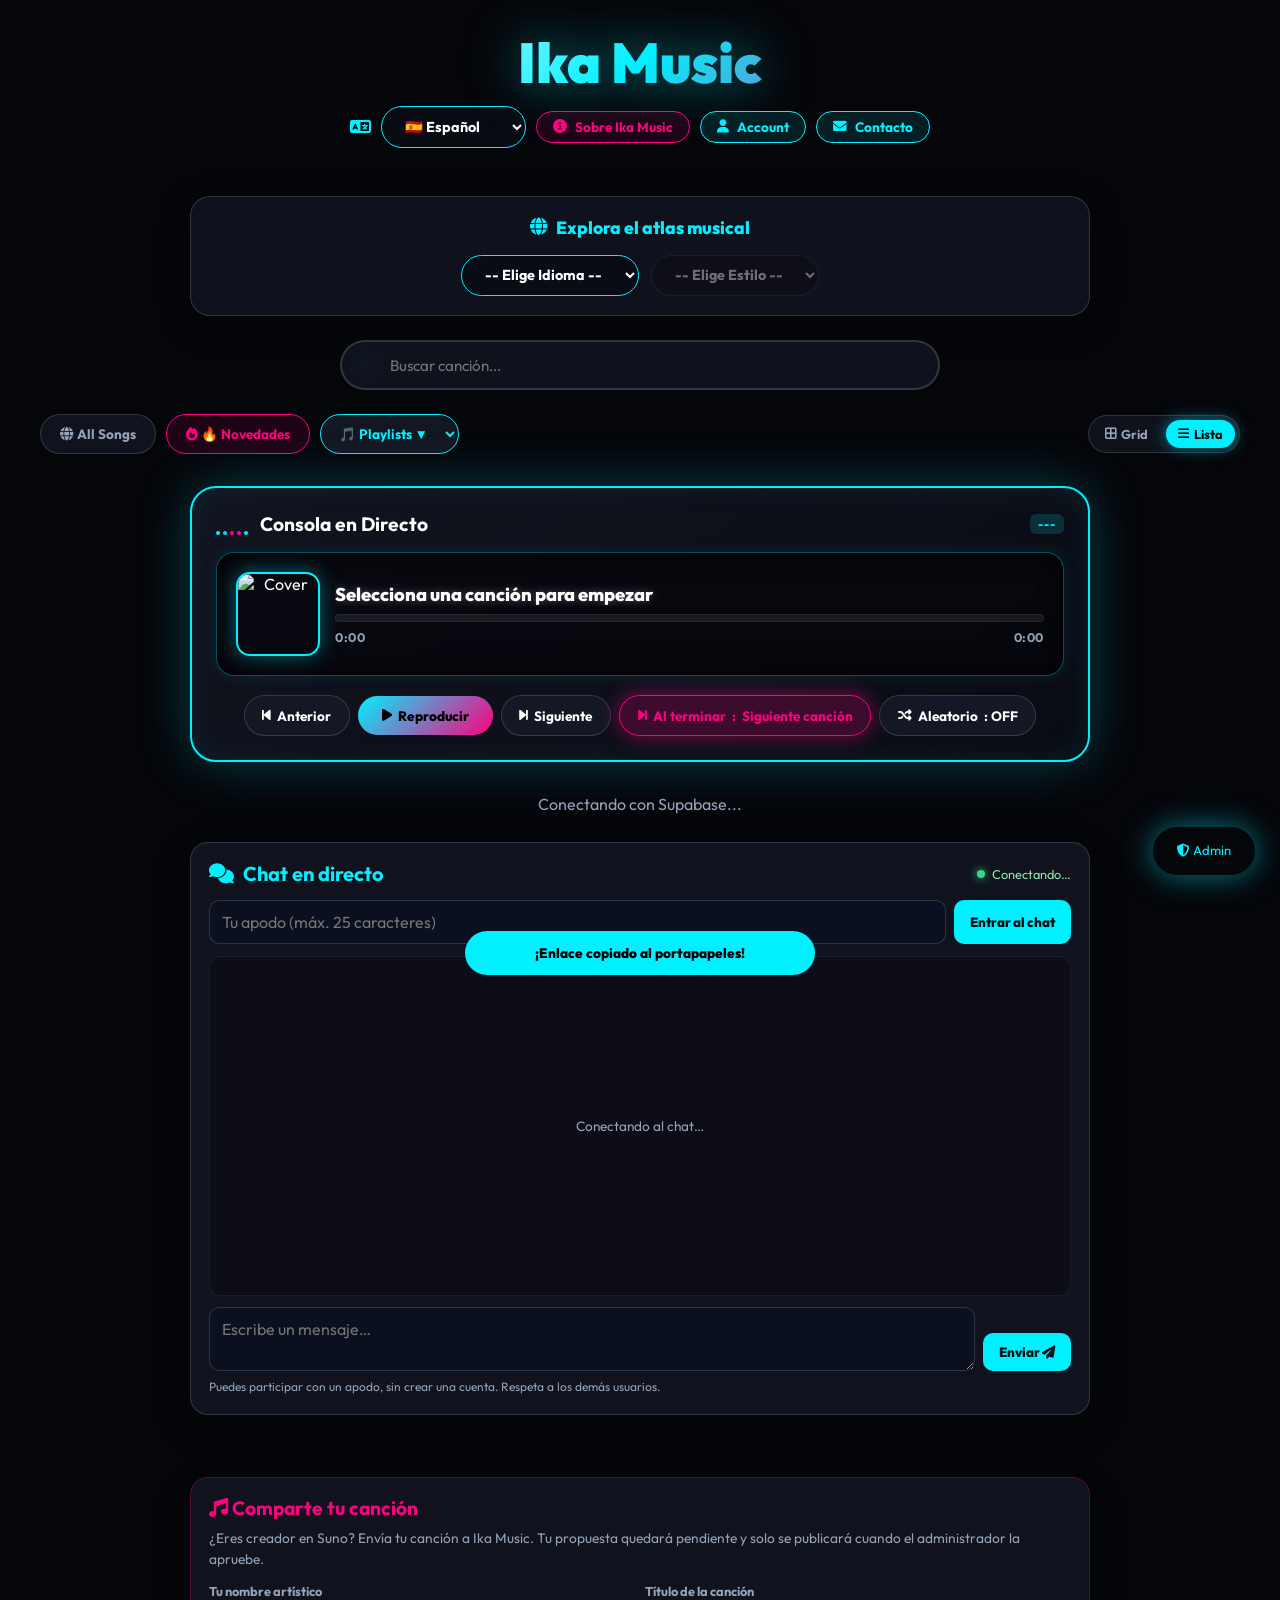
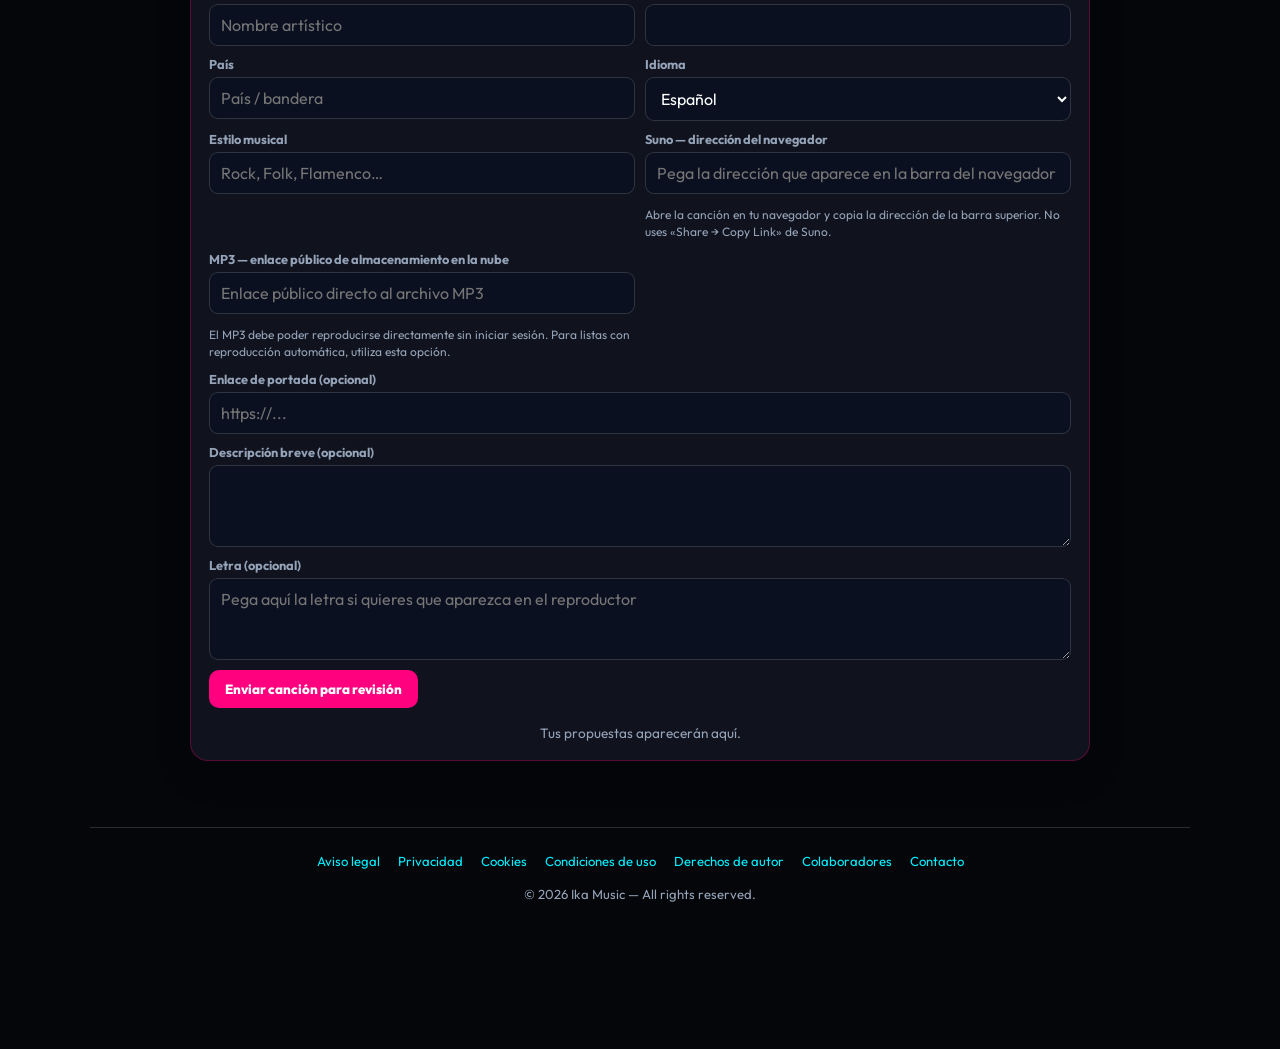
==== commit 26c12bc9: "Update index.html" ====
--- a/index.html
+++ b/index.html
@@ -3,7 +3,15 @@
 <head>
     <meta charset="UTF-8">
     <meta name="viewport" content="width=device-width, initial-scale=1.0">
-    <title>IKAmusicstudios - Streaming Cloud</title>
+    <title>Ika Music — Discover music from everywhere</title>
+    <meta name="description" content="Ika Music: un atlas musical para descubrir canciones originales de países, culturas, idiomas y estilos de todo el mundo.">
+    <meta name="application-name" content="Ika Music">
+    <link rel="canonical" href="https://ikamusic.site/">
+    <meta property="og:site_name" content="Ika Music">
+    <meta property="og:title" content="Ika Music — Music from everywhere">
+    <meta property="og:description" content="Discover songs, artists, cultures, languages and music styles from around the world.">
+    <meta property="og:url" content="https://ikamusic.site/">
+    <meta property="og:type" content="website">
     
     <!-- PWA & MANIFEST INTEGRATION -->
     <link rel="manifest" href="manifest.json">
@@ -41,14 +49,6 @@
 
         header { text-align: center; margin-top: 0.5rem; margin-bottom: 1.5rem; max-width: 900px; width: 100%; z-index: 2; }
 
-        .brand-badge {
-            display: inline-flex; align-items: center; gap: 8px;
-            background: rgba(0, 240, 255, 0.12); border: 2px solid var(--accent-primary);
-            color: var(--accent-primary); padding: 8px 22px; border-radius: 50px;
-            font-size: 0.85rem; font-weight: 800; letter-spacing: 2.5px; text-transform: uppercase;
-            margin-bottom: 1rem; box-shadow: 0 0 30px rgba(0, 240, 255, 0.5);
-        }
-
         header h1 {
             font-size: clamp(2rem, 8vw, 3.5rem); 
             font-weight: 900; line-height: 1.1;
@@ -61,11 +61,13 @@
         .top-info-bar {
             display: flex; justify-content: center; align-items: center; gap: 10px; flex-wrap: wrap; margin-bottom: 1.5rem;
         }
-        .global-likes-badge {
-            background: rgba(255, 0, 127, 0.15); border: 1px solid var(--accent-secondary); color: #fff;
-            padding: 6px 16px; border-radius: 30px; font-weight: 700; font-size: 0.85rem;
-            display: inline-flex; align-items: center; gap: 8px; box-shadow: 0 0 20px rgba(255, 0, 127, 0.4);
-        }
+        .ui-language-label { color: var(--accent-primary); font-size: 1.05rem; }
+        .ui-language-selector { min-width: 145px; padding: 6px 12px; }
+        .song-summary { cursor: pointer; }
+        .song-summary-play { flex: 0 0 36px; width:36px; height:36px; display:inline-flex; align-items:center; justify-content:center; border-radius:50%; border:1px solid var(--accent-primary); background:rgba(0,240,255,.13); color:var(--accent-primary); cursor:pointer; font-size:.9rem; transition:all .2s ease; }
+        .song-summary-play:hover { background:var(--accent-primary); color:#000; box-shadow:0 0 18px rgba(0,240,255,.55); }
+        .song-summary-expand { flex:0 0 38px; width:38px; height:36px; display:inline-flex; align-items:center; justify-content:center; border:0; background:transparent; color:var(--accent-primary); cursor:pointer; }
+        .song-description { color:var(--text-muted); font-size:.9rem; line-height:1.5; margin:10px 0 4px; white-space:pre-wrap; }
         .contact-btn, .about-btn {
             background: rgba(0, 240, 255, 0.1); border: 1px solid var(--accent-primary); color: var(--accent-primary);
             padding: 6px 16px; border-radius: 30px; font-weight: 700; font-size: 0.85rem; text-decoration: none;
@@ -156,6 +158,9 @@
             letter-spacing: 0.5px; margin-top: 4px;
         }
 
+        .suno-player-container { width: 100%; margin-top: 12px; display: none; overflow: hidden; border-radius: 12px; }
+        .suno-player-container iframe { display: block; width: 100%; min-height: 150px; border: 0; border-radius: 12px; background: #111; }
+
         .player-controls-bar { display: flex; justify-content: center; align-items: center; gap: 8px; flex-wrap: wrap; }
 
         .control-btn {
@@ -227,6 +232,14 @@
         .cat-btn:hover, .cat-btn.active { background: var(--accent-primary); color: #000; border-color: var(--accent-primary); box-shadow: 0 0 30px rgba(0, 240, 255, 0.7); transform: translateY(-3px); }
         .cat-btn.news-filter { border-color: var(--accent-secondary); color: var(--accent-secondary); background: rgba(255, 0, 127, 0.1); }
         .cat-btn.news-filter:hover, .cat-btn.news-filter.active { background: var(--accent-secondary); color: #fff; box-shadow: 0 0 30px rgba(255, 0, 127, 0.7); }
+        .playlist-filter-select {
+            appearance: auto; -webkit-appearance: auto; max-width: 210px;
+            background: rgba(22, 25, 38, 0.9); border: 1px solid var(--accent-primary);
+            color: var(--accent-primary); padding: 0.55rem 0.85rem; border-radius: 30px;
+            cursor: pointer; font-weight: 700; font-size: 0.85rem; min-height: 38px;
+        }
+        .playlist-filter-select:focus { outline: 2px solid rgba(0,240,255,.35); }
+        .playlist-filter-select option { background: #121420; color: #fff; }
 
         .view-toggle-bar {
             display: flex; gap: 6px; background: rgba(18, 20, 32, 0.8); border: 1px solid var(--border-color);
@@ -261,11 +274,18 @@
             flex-direction: column; align-items: stretch; padding: 0; justify-content: space-between;
         }
         .container.grid-view .song-card:hover { transform: translateY(-8px); }
-        .container.grid-view .cover-container { width: 100%; height: 200px; }
+        
+        .container.grid-view .cover-container { 
+            width: 100%; 
+            height: auto; 
+            aspect-ratio: 1 / 1; 
+            border-radius: 16px 16px 0 0; 
+        }
+
         .container.grid-view .song-card-body { padding: 1.2rem; width: 100%; flex-direction: column; align-items: flex-start; gap: 10px; }
 
         .cover-container { width: 65px; height: 65px; border-radius: 12px; position: relative; overflow: hidden; background: #111; flex-shrink: 0; }
-        .cover-img { width: 100%; height: 100%; object-fit: cover; }
+        .cover-img { width: 100%; height: 100%; object-fit: cover; display: block; }
 
         .song-card-body { flex: 1; display: flex; align-items: center; justify-content: space-between; padding: 0 0.5rem; gap: 10px; flex-wrap: wrap; }
         .song-header { display: flex; align-items: center; gap: 10px; }
@@ -275,6 +295,25 @@
             background: rgba(0, 240, 255, 0.15); padding: 3px 8px; border-radius: 6px; font-weight: 800; letter-spacing: 1px;
         }
         .song-stats-row { font-size: 0.8rem; color: var(--text-muted); display: flex; align-items: center; gap: 5px; }
+
+        /* LISTA COMPACTA: cada canción ocupa una sola fila hasta desplegarla */
+        .song-card { display:block; padding:0; border-radius:13px; }
+        .song-card:hover { transform:none; }
+        .song-summary { width:100%; display:flex; align-items:center; gap:12px; padding:12px 16px; background:transparent; border:0; color:var(--text-main); cursor:pointer; text-align:left; }
+        .song-summary-title { flex:1; min-width:0; font-size:1rem; font-weight:800; overflow:hidden; text-overflow:ellipsis; white-space:nowrap; }
+        .song-summary-meta { color:var(--text-muted); font-size:.76rem; white-space:nowrap; }
+        .song-summary .expand-icon { color:var(--accent-primary); transition:transform .2s ease; }
+        .song-card.expanded .song-summary .expand-icon { transform:rotate(180deg); }
+        .song-details { display:none; padding:0 14px 14px; border-top:1px solid var(--border-color); }
+        .song-card.expanded .song-details { display:block; }
+        .song-details .cover-container { width:76px; height:76px; }
+        .song-details .song-card-body { padding:12px 0 0; }
+        .song-details .song-header { align-items:flex-start; }
+        .song-details .song-actions-row { margin-top:10px; }
+        .container.grid-view .song-card { padding:0; }
+        .container.grid-view .song-summary { padding:12px; }
+        .container.grid-view .song-details { padding:0 12px 12px; }
+        @media (max-width:600px) { .song-summary { padding:11px 12px; gap:8px; } .song-summary-meta { display:none; } }
 
         .song-actions-row { display: flex; gap: 8px; align-items: center; flex-wrap: wrap; }
         .load-to-player-btn {
@@ -324,6 +363,47 @@
         .form-group { margin-bottom: 1rem; }
         .form-group label { display: block; margin-bottom: 0.4rem; color: var(--text-muted); font-size: 0.85rem; font-weight: 600; }
         .form-group input, .form-group select { width: 100%; padding: 0.8rem; border-radius: 10px; border: 1px solid var(--border-color); background: #0a0b10; color: #fff; outline: none; font-size: 0.95rem; }
+
+
+        /* FORMULARIO ADMIN: dos columnas en escritorio, una en móvil */
+        #admin-modal .modal-content {
+            max-width: 920px;
+            max-height: 90vh;
+            overflow-y: auto;
+        }
+        #add-song-form {
+            display: grid;
+            grid-template-columns: repeat(2, minmax(0, 1fr));
+            column-gap: 18px;
+            row-gap: 0;
+        }
+        #add-song-form .form-group {
+            min-width: 0;
+        }
+        #add-song-form #song-select-group,
+        #add-song-form .form-group:has(textarea),
+        #add-song-form #form-submit-btn {
+            grid-column: 1 / -1;
+        }
+        #add-song-form input,
+        #add-song-form select,
+        #add-song-form textarea {
+            min-width: 0;
+        }
+        @media (max-width: 650px) {
+            #admin-modal .modal-content {
+                padding: 1.2rem;
+                max-height: 92vh;
+            }
+            #add-song-form {
+                grid-template-columns: minmax(0, 1fr);
+            }
+            #add-song-form #song-select-group,
+            #add-song-form .form-group:has(textarea),
+            #add-song-form #form-submit-btn {
+                grid-column: 1;
+            }
+        }
         .submit-btn { width: 100%; background: var(--accent-primary); color: #000; border: none; padding: 0.85rem; border-radius: 10px; font-weight: 800; cursor: pointer; font-size: 0.95rem; }
         
         .admin-mode-selector {
@@ -342,9 +422,12 @@
 
         /* REGLAS MÓVILES (< 768px) */
         @media (max-width: 768px) {
-            /* OCULTAMOS EL BOTÓN ADMIN EN MÓVILES */
             .admin-trigger {
-                display: none !important;
+                display: block !important;
+                right: 10px;
+                bottom: 10px;
+                padding: 8px 12px;
+                font-size: 0.75rem;
             }
 
             .player-console-display {
@@ -408,11 +491,6 @@
                 margin-top: 8px;
             }
 
-            .cover-container {
-                width: 100%;
-                height: 180px;
-            }
-
             .scroll-top-btn {
                 left: 50%;
                 transform: translateX(-50%) translateY(100px);
@@ -423,27 +501,182 @@
                 transform: translateX(-50%) translateY(0);
             }
         }
+
+        /* COMENTARIOS POR CANCIÓN */
+        .comments-panel { width:100%; margin-top:12px; padding:12px; border:1px solid var(--border-color); border-radius:14px; background:rgba(0,0,0,.22); }
+        .comments-panel h4 { color:var(--accent-primary); margin-bottom:9px; font-size:.95rem; }
+        .comment-form { display:grid; grid-template-columns:minmax(0,1fr); gap:8px; margin-bottom:12px; }
+        .comment-form input,.comment-form textarea { width:100%; background:#0b1020; color:#fff; border:1px solid var(--border-color); border-radius:9px; padding:10px; font:inherit; }
+        .comment-form textarea { min-height:70px; resize:vertical; }
+        .comment-submit { justify-self:start; border:0; border-radius:20px; padding:8px 15px; background:var(--accent-primary); color:#001014; font-weight:800; cursor:pointer; }
+        .comment-list { display:grid; gap:9px; }
+        .comment-item { padding:9px 10px; border-radius:10px; background:rgba(255,255,255,.045); text-align:left; overflow-wrap:anywhere; }
+        .comment-meta { display:flex; gap:8px; align-items:center; flex-wrap:wrap; color:var(--text-muted); font-size:.75rem; margin-bottom:4px; }
+        .comment-author { color:#fff; font-weight:800; }
+        .comment-body { white-space:pre-wrap; line-height:1.4; font-size:.9rem; }
+        .comment-empty { color:var(--text-muted); font-size:.85rem; }
+        .country-chip { display:inline-flex; align-items:center; padding:3px 8px; border:1px solid rgba(0,240,255,.3); border-radius:20px; color:var(--accent-primary); font-size:.76rem; margin-bottom:5px; }
+
+
+        /* CHAT EN DIRECTO IKA MUSIC */
+        .live-chat-section{width:100%;max-width:900px;margin:28px auto 34px;padding:18px;border:1px solid var(--border-color);border-radius:18px;background:var(--card-bg);box-shadow:0 12px 36px rgba(0,0,0,.22)}
+        .live-chat-header{display:flex;justify-content:space-between;align-items:center;gap:12px;flex-wrap:wrap;margin-bottom:14px}
+        .live-chat-header h2{font-size:1.25rem;color:var(--accent-primary);display:flex;align-items:center;gap:9px}
+        .chat-online{font-size:.8rem;color:#8ee6b0;display:flex;align-items:center;gap:7px}
+        .chat-online:before{content:'';width:8px;height:8px;border-radius:50%;background:#38d987;box-shadow:0 0 9px #38d987}
+        .chat-login{display:grid;grid-template-columns:minmax(0,1fr) auto;gap:8px;margin-bottom:12px}
+        .chat-login input,.chat-compose textarea{min-width:0;width:100%;padding:11px 12px;border-radius:10px;border:1px solid var(--border-color);background:#0b1020;color:#fff;font:inherit;outline:none}
+        .chat-messages{height:340px;overflow-y:auto;display:flex;flex-direction:column;gap:9px;padding:10px;border-radius:12px;background:rgba(0,0,0,.24);border:1px solid rgba(255,255,255,.07)}
+        .chat-message{padding:10px 11px;border-radius:11px;background:rgba(255,255,255,.055);overflow-wrap:anywhere;text-align:left}
+        .chat-message.own{border:1px solid rgba(0,240,255,.24);background:rgba(0,240,255,.055)}
+        .chat-message-meta{display:flex;align-items:center;gap:8px;flex-wrap:wrap;margin-bottom:5px;font-size:.75rem;color:var(--text-muted)}
+        .chat-message-author{font-weight:800;color:#fff;font-size:.84rem}.chat-message-body{white-space:pre-wrap;line-height:1.45;font-size:.92rem}
+        .chat-edited{font-style:italic;color:var(--text-muted)}
+        .chat-message-actions{display:flex;gap:6px;margin-top:7px;flex-wrap:wrap}
+        .chat-action{border:1px solid var(--border-color);background:rgba(255,255,255,.06);color:#dbeafe;border-radius:7px;padding:4px 8px;font-size:.72rem;cursor:pointer}
+        .chat-action.danger{color:#ff9aa5}.chat-compose{display:grid;grid-template-columns:minmax(0,1fr) auto;gap:8px;margin-top:11px;align-items:end}
+        .chat-compose textarea{min-height:48px;max-height:120px;resize:vertical}.chat-send,.chat-primary{border:0;border-radius:10px;padding:11px 16px;background:var(--accent-primary);color:#001014;font-weight:800;cursor:pointer}
+        .chat-note{font-size:.75rem;color:var(--text-muted);margin-top:8px;line-height:1.4}.chat-admin-tools{margin-top:9px;padding:9px;border:1px dashed rgba(0,240,255,.3);border-radius:9px;font-size:.75rem;color:var(--text-muted);overflow-wrap:anywhere}
+        .chat-empty{color:var(--text-muted);font-size:.85rem;text-align:center;margin:auto}
+        @media(max-width:600px){.live-chat-section{padding:13px}.chat-messages{height:300px}.chat-login{grid-template-columns:1fr}.chat-compose{grid-template-columns:1fr}.chat-send{justify-self:end}}
+
+
+        .lyrics-toggle{margin-top:10px;border:1px solid var(--accent-primary);background:rgba(0,240,255,.09);color:var(--accent-primary);border-radius:9px;padding:7px 12px;font-weight:800;cursor:pointer}
+        .lyrics-panel{display:none;margin-top:10px;padding:14px;border:1px solid rgba(0,240,255,.22);border-radius:12px;background:rgba(0,0,0,.28);max-height:300px;overflow:auto;white-space:pre-wrap;line-height:1.65;color:#eafaff;text-align:left}
+        .collaborator-section{width:100%;max-width:900px;margin:28px auto;padding:18px;border:1px solid rgba(255,0,127,.28);border-radius:18px;background:var(--card-bg);box-shadow:0 12px 36px rgba(0,0,0,.2)}
+        .collaborator-section h2{color:var(--accent-secondary);font-size:1.2rem;margin-bottom:8px}.collab-intro{color:var(--text-muted);font-size:.86rem;line-height:1.5;margin-bottom:14px}
+        .collab-form{display:grid;grid-template-columns:repeat(2,minmax(0,1fr));gap:10px}.collab-field{display:flex;flex-direction:column;gap:5px}.collab-field.full{grid-column:1/-1}.collab-field label{font-size:.8rem;color:var(--text-muted);font-weight:700}.collab-field input,.collab-field select,.collab-field textarea{width:100%;min-width:0;padding:10px 11px;border:1px solid var(--border-color);border-radius:9px;background:#0b1020;color:#fff;font:inherit;outline:none}.collab-field textarea{resize:vertical;min-height:82px}.collab-submit{justify-self:start;border:0;border-radius:10px;padding:11px 16px;background:var(--accent-secondary);color:#fff;font-weight:800;cursor:pointer}.collab-status-list{margin-top:16px;display:grid;gap:8px}.collab-status-item,.collab-review-item{padding:11px;border:1px solid var(--border-color);border-radius:10px;background:rgba(255,255,255,.035);display:flex;justify-content:space-between;gap:12px;align-items:center;flex-wrap:wrap}.collab-status{font-size:.75rem;font-weight:800;text-transform:uppercase}.collab-status.pending{color:#ffd166}.collab-status.approved{color:#68e0a5}.collab-status.rejected{color:#ff8995}.collab-review-actions{display:flex;gap:7px;flex-wrap:wrap}.collab-review-actions button{border:1px solid var(--border-color);background:rgba(255,255,255,.07);color:#fff;padding:6px 10px;border-radius:8px;cursor:pointer}.collab-review-actions .approve{color:#68e0a5;border-color:#68e0a5}.collab-review-actions .reject{color:#ff8995;border-color:#ff8995}.collab-admin-panel{margin-top:14px;padding-top:12px;border-top:1px solid var(--border-color)}.collab-admin-panel h3{font-size:1rem;color:var(--accent-primary);margin-bottom:9px}
+        @media(max-width:600px){.collaborator-section{padding:13px}.collab-form{grid-template-columns:1fr}.collab-field.full{grid-column:auto}}
+        .atlas-footer{width:100%;max-width:1100px;margin:38px auto 12px;padding:22px 16px 18px;border-top:1px solid var(--border-color);text-align:center;color:var(--text-muted);font-size:.82rem;line-height:1.8;z-index:2}
+        .atlas-footer-links{display:flex;justify-content:center;gap:8px 18px;flex-wrap:wrap;margin-bottom:10px}
+        .atlas-footer button,.atlas-footer a{border:0;background:none;color:var(--accent-primary);font:inherit;cursor:pointer;text-decoration:none}
+        .atlas-footer button:hover,.atlas-footer a:hover{text-decoration:underline}
+        .legal-content{max-height:65vh;overflow:auto;color:var(--text-muted);line-height:1.6;text-align:left;padding-right:5px}
+        .legal-content h3{color:var(--accent-primary);margin:14px 0 5px}.legal-content p,.legal-content li{margin-bottom:8px}
+
+        .account-modal-content{max-width:520px}
+        .account-status-note,.playlist-note{color:var(--text-muted);line-height:1.5;margin:10px 0 16px}
+        .account-actions{display:flex;gap:8px;flex-wrap:wrap;margin-top:12px}
+        .account-actions button{padding:8px 12px}
+        .song-link-help{margin-top:10px;padding:10px 12px;border:1px solid var(--border-color);border-radius:10px;background:rgba(255,255,255,.03);color:var(--text-muted)}
+        .song-link-help summary{cursor:pointer;color:var(--accent-primary);font-weight:700}
+        .song-link-help ol{padding-left:22px;margin:10px 0}.song-link-help li,.song-link-help p{margin:5px 0;line-height:1.45}
+        .my-playlists-panel{width:100%;max-width:1200px;margin:0 auto 22px;padding:18px;background:var(--card-bg);border:1px solid var(--border-color);border-radius:18px;z-index:2}
+        .playlist-panel-heading{display:flex;align-items:center;justify-content:space-between;gap:12px;flex-wrap:wrap}.playlist-panel-heading h2{font-size:1.15rem;color:var(--accent-primary)}
+        .playlist-item{padding:12px;margin:10px 0;border:1px solid var(--border-color);border-radius:12px;background:rgba(0,0,0,.18)}
+        .playlist-item-head,.playlist-song-row{display:flex;align-items:center;justify-content:space-between;gap:10px;flex-wrap:wrap}
+        .playlist-item-actions{display:flex;gap:7px;flex-wrap:wrap;margin-top:9px}.playlist-item-actions button,.playlist-song-row button{padding:6px 10px}
+        .playlist-songs-view{margin-top:12px;padding-top:12px;border-top:1px solid var(--border-color)}
+        .playlist-song-row{padding:7px 0;border-bottom:1px solid var(--border-color)}
+        .public-playlists-section{width:100%;max-width:1200px;margin:0 auto 22px;padding:18px;background:var(--card-bg);border:1px solid rgba(0,240,255,.25);border-radius:18px;z-index:2}
+        .public-playlists-grid{display:grid;grid-template-columns:repeat(auto-fill,minmax(220px,1fr));gap:12px;margin-top:12px}
+        .public-playlist-card{padding:14px;border:1px solid var(--border-color);border-radius:12px;background:rgba(0,0,0,.2)}
+        .public-playlist-card h3{font-size:1rem;margin-bottom:6px;color:#fff}.public-playlist-card p{font-size:.82rem;color:var(--text-muted);margin-bottom:10px}
+        .admin-playlist-panel{display:none}.admin-playlist-panel.active{display:block}
+        .admin-playlist-form{display:grid;grid-template-columns:1fr 1fr;gap:10px;margin:12px 0}
+        .admin-playlist-form input,.admin-playlist-form textarea{width:100%;padding:10px;border:1px solid var(--border-color);border-radius:9px;background:#0a0b10;color:#fff;font:inherit}
+        .admin-playlist-form textarea{grid-column:1/-1;min-height:65px}.admin-playlist-form button{grid-column:1/-1}
+        .admin-playlist-row{display:flex;justify-content:space-between;align-items:center;gap:10px;flex-wrap:wrap;padding:10px;border:1px solid var(--border-color);border-radius:10px;margin:8px 0}
+        .admin-playlist-actions{display:flex;gap:6px;flex-wrap:wrap}
+        .playlist-quick-create{display:flex;gap:8px;align-items:center;flex-wrap:wrap}
+        .playlist-quick-create input{flex:1;min-width:160px}
+        @media(max-width:600px){.admin-playlist-form{grid-template-columns:1fr}.admin-playlist-form textarea,.admin-playlist-form button{grid-column:1}}
+        [hidden]{display:none!important}
     </style>
 </head>
 <body>
 
     <header>
-        <div class="brand-badge"><i class="fa-solid fa-bolt"></i> Streaming Studio Pro</div>
-        <h1>IKAmusicstudios</h1>
+        <h1>Ika Music</h1>
         
         <div class="top-info-bar">
-            <div class="global-likes-badge">
-                <i class="fa-solid fa-heart" style="color: var(--accent-secondary);"></i>
-                <span id="global-likes-count">0</span> Likes Totales
-            </div>
-            <button class="about-btn" onclick="openAboutModal()">
-                <i class="fa-solid fa-circle-info"></i> Sobre IkaMusicStudios
+            <label class="ui-language-label" for="ui-language-selector"><i class="fa-solid fa-language"></i></label>
+            <select id="ui-language-selector" class="interactive-select ui-language-selector" onchange="changeInterfaceLanguage(this.value)" aria-label="Interface language">
+                <option value="en">🇬🇧 English</option>
+                <option value="es" selected>🇪🇸 Español</option>
+                <option value="tr">🇹🇷 Türkçe</option>
+                <option value="fr">🇫🇷 Français</option>
+                <option value="it">🇮🇹 Italiano</option>
+                <option value="ru">🇷🇺 Русский</option>
+                <option value="zh">🇨🇳 中文</option>
+                <option value="ja">🇯🇵 日本語</option>
+                <option value="el">🇬🇷 Ελληνικά</option>
+                <option value="ar">🇸🇦 العربية</option>
+            </select>
+            <button class="about-btn" id="about-btn" data-i18n="aboutButton" onclick="openAboutModal()">
+                <i class="fa-solid fa-circle-info"></i> <span data-i18n="aboutButton">Sobre Ika Music</span>
             </button>
+            <button class="contact-btn" id="account-open-btn" type="button" onclick="openAccountModal()"><i class="fa-solid fa-user"></i> <span id="account-button-label">Account</span></button>
             <a href="mailto:ikamusicstudios@gmail.com" class="contact-btn">
-                <i class="fa-solid fa-envelope"></i> Contacto
+                <i class="fa-solid fa-envelope"></i> <span data-i18n="contact">Contacto</span>
             </a>
         </div>
     </header>
+
+    <!-- SECCIÓN INTERACTIVA DE IDIOMA / ESTILO -->
+    <div class="interactive-mood-box">
+        <h3><i class="fa-solid fa-globe"></i> <span data-i18n="explore">Explora el atlas musical</span></h3>
+        <div class="interactive-controls">
+            <select id="select-language" class="interactive-select" onchange="handleLanguageChange()">
+                <option value="" data-i18n="chooseLanguage">-- Elige Idioma --</option>
+                <option value="Español">Español</option>
+                <option value="Inglés">Inglés</option>
+                <option value="Turco">Turco</option>
+                <option value="Francés">Francés</option>
+                <option value="Italiano">Italiano</option>
+                <option value="Ruso">Ruso</option>
+                <option value="Chino">Chino</option>
+                <option value="Japonés">Japonés</option>
+                <option value="Árabe">Árabe</option>
+                <option value="Griego">Griego</option>
+                <option value="Other">Other</option>
+            </select>
+
+            <select id="select-style" class="interactive-select" disabled onchange="handleStyleChange()">
+                <option value="" data-i18n="chooseStyle">-- Elige Estilo --</option>
+                <option value="Pop">Pop</option>
+                <option value="Rock">Rock</option>
+                <option value="Folk">Folk</option>
+                <option value="EDM">EDM</option>
+                <option value="Baladas">Baladas</option>
+                <option value="World Music">World Music</option>
+            </select>
+
+            <button class="reset-filter-btn" id="reset-interactive-btn" style="display:none;" onclick="resetInteractiveFilters()">
+                <i class="fa-solid fa-rotate-left"></i> <span data-i18n="clearFilter">Limpiar filtro</span>
+            </button>
+        </div>
+    </div>
+
+    <!-- BUSCADOR -->
+    <div class="search-container">
+        <div class="search-box">
+            <i class="fa-solid fa-magnifying-glass search-icon"></i>
+            <input type="text" id="song-search-input" class="search-input" placeholder="Buscar canción..." data-i18n-placeholder="searchSong" oninput="handleSearchInput()">
+            <button id="clear-search-btn" class="clear-search-btn" onclick="clearSearch()">&times;</button>
+        </div>
+    </div>
+
+    <!-- CATEGORÍAS Y VISTAS -->
+    <div class="categories-controls-wrapper">
+        <div class="categories" id="category-filters">
+            <button class="cat-btn" id="all-songs-radio-btn" type="button" onclick="playAllSongsRadio()"><i class="fa-solid fa-globe"></i> <span data-i18n="allSongs">All Songs</span></button>
+            <button class="cat-btn news-filter" data-filter="novedades"><i class="fa-solid fa-fire"></i> 🔥 <span data-i18n="newReleases">Novedades</span></button>
+            <select id="public-playlists-dropdown" class="playlist-filter-select" aria-label="Playlists públicas" onchange="handlePublicPlaylistSelect(this.value)">
+                <option value="">🎵 Playlists ▼</option>
+            </select>
+        </div>
+
+        <div class="view-toggle-bar">
+            <button class="view-btn" id="grid-view-btn" onclick="switchView('grid')" title="Cuadrícula" data-i18n-title="grid">
+                <i class="fa-solid fa-border-all"></i> <span data-i18n="grid">Grid</span>
+            </button>
+            <button class="view-btn active" id="list-view-btn" onclick="switchView('list')" title="Lista" data-i18n-title="list">
+                <i class="fa-solid fa-bars"></i> <span data-i18n="list">Lista</span>
+            </button>
+        </div>
+    </div>
+
 
     <!-- REPRODUCTOR NATIVO PRO REFINADO -->
     <div class="main-player-section" id="main-player-box">
@@ -452,17 +685,20 @@
                 <div class="eq-bars" id="eq-animation-container">
                     <div class="eq-bar"></div><div class="eq-bar"></div><div class="eq-bar"></div><div class="eq-bar"></div><div class="eq-bar"></div>
                 </div>
-                <span id="current-status-text">Consola en Directo</span>
+                <span id="current-status-text" data-i18n="liveConsole">Consola en Directo</span>
             </h2>
             <span class="song-genre" id="current-song-genre">---</span>
         </div>
 
         <div class="player-console-display">
             <div class="console-cover-wrapper">
-                <img id="console-cover-img" src="https://via.placeholder.com/90/111/00f0ff?text=IKA" class="console-cover" alt="Carátula">
+                <img id="console-cover-img" src="https://via.placeholder.com/90/111/00f0ff?text=Ika Music" class="console-cover" alt="Cover" data-i18n-alt="cover">
             </div>
             <div class="console-info">
-                <div class="console-title" id="current-song-title">Selecciona una canción para empezar</div>
+                <div class="console-title" id="current-song-title" data-i18n="selectSong">Selecciona una canción para empezar</div>
+                <div class="suno-player-container" id="suno-player-container">
+                    <div id="suno-player" title="Reproductor multimedia"></div>
+                </div>
                 
                 <div class="progress-container" id="progress-container" onclick="seekAudio(event)">
                     <div class="progress-bar" id="progress-bar">
@@ -476,81 +712,89 @@
                 </div>
             </div>
         </div>
+        <button type="button" id="lyrics-toggle-btn" class="lyrics-toggle" style="display:none" onclick="toggleCurrentLyrics()"><i class="fa-solid fa-align-left"></i> <span id="lyrics-toggle-label">Ver letra</span></button>
+        <div id="current-lyrics-panel" class="lyrics-panel" aria-live="polite"></div>
 
         <audio id="audio-element" preload="metadata"></audio>
 
         <div class="player-controls-bar">
-            <button class="control-btn" onclick="prevSong()"><i class="fa-solid fa-backward-step"></i> Anterior</button>
-            <button class="control-btn primary-btn" id="play-pause-btn" onclick="togglePlayPause()"><i class="fa-solid fa-play"></i> Reproducir</button>
-            <button class="control-btn" onclick="nextSong()"><i class="fa-solid fa-forward-step"></i> Siguiente</button>
-            <button class="control-btn active-mode" id="auto-chain-btn" onclick="toggleAutoChain()"><i class="fa-solid fa-radio"></i> Radio: ON</button>
-            <button class="control-btn" id="shuffle-btn" onclick="toggleShuffle()"><i class="fa-solid fa-shuffle"></i> Random: OFF</button>
+            <button class="control-btn" onclick="prevSong()"><i class="fa-solid fa-backward-step"></i> <span data-i18n="previous">Anterior</span></button>
+            <button class="control-btn primary-btn" id="play-pause-btn" onclick="togglePlayPause()"><i class="fa-solid fa-play"></i> <span data-i18n="play">Reproducir</span></button>
+            <button class="control-btn" onclick="nextSong()"><i class="fa-solid fa-forward-step"></i> <span data-i18n="next">Siguiente</span></button>
+            <button class="control-btn active-mode" id="auto-chain-btn" onclick="toggleAutoChain()" title="Alternar entre pasar a la siguiente canción o repetir la actual"><i class="fa-solid fa-forward-step"></i> <span data-i18n="radio">Al terminar</span>: <span id="end-mode-label" data-i18n="endNext">Siguiente canción</span></button>
+            <button class="control-btn" id="shuffle-btn" onclick="toggleShuffle()"><i class="fa-solid fa-shuffle"></i> <span data-i18n="random">Aleatorio</span>: OFF</button>
         </div>
     </div>
 
-    <!-- SECCIÓN INTERACTIVA DE IDIOMA / ESTILO -->
-    <div class="interactive-mood-box">
-        <h3><i class="fa-solid fa-sliders"></i> ¿Qué te gustaría escuchar?</h3>
-        <div class="interactive-controls">
-            <select id="select-language" class="interactive-select" onchange="handleLanguageChange()">
-                <option value="">-- Elige Idioma --</option>
-                <option value="Español">Español</option>
-                <option value="Inglés">Inglés</option>
-                <option value="Francés">Francés</option>
-                <option value="Italiano">Italiano</option>
-                <option value="Griego">Griego</option>
-                <option value="Turco">Turco</option>
-                <option value="Ruso">Ruso</option>
-            </select>
-
-            <select id="select-style" class="interactive-select" disabled onchange="handleStyleChange()">
-                <option value="">-- Elige Estilo --</option>
-                <option value="Pop">Pop</option>
-                <option value="Rock">Rock</option>
-                <option value="Folk">Folk</option>
-                <option value="EDM">EDM</option>
-                <option value="Baladas">Baladas</option>
-            </select>
-
-            <button class="reset-filter-btn" id="reset-interactive-btn" style="display:none;" onclick="resetInteractiveFilters()">
-                <i class="fa-solid fa-rotate-left"></i> Limpiar filtro
-            </button>
-        </div>
-    </div>
-
-    <!-- BUSCADOR -->
-    <div class="search-container">
-        <div class="search-box">
-            <i class="fa-solid fa-magnifying-glass search-icon"></i>
-            <input type="text" id="song-search-input" class="search-input" placeholder="Buscar canción..." oninput="handleSearchInput()">
-            <button id="clear-search-btn" class="clear-search-btn" onclick="clearSearch()">&times;</button>
-        </div>
-    </div>
-
-    <!-- CATEGORÍAS Y VISTAS -->
-    <div class="categories-controls-wrapper">
-        <div class="categories" id="category-filters">
-            <button class="cat-btn active" data-filter="all">Todas</button>
-            <button class="cat-btn news-filter" data-filter="novedades"><i class="fa-solid fa-fire"></i> 🔥 Novedades</button>
-        </div>
-
-        <div class="view-toggle-bar">
-            <button class="view-btn" id="grid-view-btn" onclick="switchView('grid')" title="Cuadrícula">
-                <i class="fa-solid fa-border-all"></i> Grid
-            </button>
-            <button class="view-btn active" id="list-view-btn" onclick="switchView('list')" title="Lista">
-                <i class="fa-solid fa-bars"></i> Lista
-            </button>
-        </div>
-    </div>
+    <!-- PLAYLISTS PRIVADAS: solo visibles para la cuenta autenticada -->
+    <section id="my-playlists-panel" class="my-playlists-panel" hidden>
+        <div class="playlist-panel-heading"><h2><i class="fa-solid fa-list-music"></i> My playlists</h2><button type="button" class="load-to-player-btn" onclick="createMyPlaylist()">+ Create playlist</button></div>
+        <p id="playlist-account-note" class="playlist-note">Your playlists are private to your account.</p>
+        <div id="my-playlists-list"></div>
+        <div id="playlist-songs-view" class="playlist-songs-view" hidden></div>
+        <button type="button" id="exit-playlist-btn" class="share-btn" onclick="exitPlaylistPlayback()" hidden>Back to all songs</button>
+    </section>
+
+    <!-- Vista de gestión de canciones de playlists públicas: solo se muestra al administrador -->
+    <div id="public-playlist-songs-view" class="playlist-songs-view" hidden></div>
 
     <!-- LISTADO DE CANCIONES (VISTA LISTA POR DEFECTO) -->
     <div class="container" id="songs-container">
-        <p style="text-align: center; color: var(--text-muted);">Conectando con Supabase...</p>
+        <p style="text-align: center; color: var(--text-muted);" data-i18n="connecting">Conectando con Supabase...</p>
     </div>
 
+
+    <!-- CHAT EN DIRECT -->
+    <section class="live-chat-section" id="live-chat-section" aria-label="Chat en directo">
+        <div class="live-chat-header">
+            <h2><i class="fa-solid fa-comments"></i> <span id="chat-title">Chat en directo</span></h2>
+            <span class="chat-online" id="chat-online-count">Conectando…</span>
+        </div>
+        <div class="chat-login">
+            <input id="chat-nickname" type="text" maxlength="25" autocomplete="nickname" placeholder="Tu apodo (máx. 25 caracteres)" aria-label="Tu apodo">
+            <button class="chat-primary" id="chat-save-nickname" type="button" onclick="saveChatNickname()">Entrar al chat</button>
+        </div>
+        <div class="chat-messages" id="chat-messages" aria-live="polite"><p class="chat-empty">Conectando al chat…</p></div>
+        <form class="chat-compose" id="chat-compose" onsubmit="sendChatMessage(event)">
+            <textarea id="chat-message-input" maxlength="1000" rows="2" placeholder="Escribe un mensaje…" aria-label="Mensaje" required></textarea>
+            <button class="chat-send" id="chat-send-button" type="submit">Enviar <i class="fa-solid fa-paper-plane"></i></button>
+        </form>
+        <p class="chat-note" id="chat-note">Puedes participar con un apodo, sin crear una cuenta. Respeta a los demás usuarios.</p>
+        <div class="chat-admin-tools" id="chat-admin-tools" hidden></div>
+    </section>
+
+    <!-- ENVÍO DE CANCIONES POR COLABORADORES: las propuestas siempre requieren aprobación -->
+    <section class="collaborator-section" id="collaborator-section">
+        <h2><i class="fa-solid fa-music"></i> <span id="collab-title">Comparte tu canción</span></h2>
+        <p class="collab-intro" id="collab-intro">¿Eres creador en Suno? Envía tu canción a Ika Music. Tu propuesta quedará pendiente y solo se publicará cuando el administrador la apruebe.</p>
+        <form id="collab-submit-form" class="collab-form" onsubmit="submitCollaboratorSong(event)">
+            <div class="collab-field"><label for="collab-nickname" id="collab-label-nickname">Tu nombre artístico</label><input id="collab-nickname" maxlength="80" required placeholder="Nombre artístico"></div>
+            <div class="collab-field"><label for="collab-title-input" id="collab-label-title">Título de la canción</label><input id="collab-title-input" maxlength="160" required></div>
+            <div class="collab-field"><label for="collab-country" id="collab-label-country">País</label><input id="collab-country" maxlength="80" placeholder="País / bandera"></div>
+            <div class="collab-field"><label for="collab-language" id="collab-label-language">Idioma</label><select id="collab-language"><option>Español</option><option>Inglés</option><option>Turco</option><option>Francés</option><option>Italiano</option><option>Ruso</option><option>Chino</option><option>Japonés</option><option>Árabe</option><option>Griego</option><option>Otro</option></select></div>
+            <div class="collab-field"><label for="collab-style" id="collab-label-style">Estilo musical</label><input id="collab-style" maxlength="80" required placeholder="Rock, Folk, Flamenco…"></div>
+            <div class="collab-field"><label for="collab-suno-url" id="collab-label-url">Suno — dirección del navegador</label><input id="collab-suno-url" type="url" placeholder="Pega la dirección que aparece en la barra del navegador"><small class="chat-note">Abre la canción en tu navegador y copia la dirección de la barra superior. No uses «Share → Copy Link» de Suno.</small></div>
+            <div class="collab-field"><label for="collab-mp3-url">MP3 — enlace público de almacenamiento en la nube</label><input id="collab-mp3-url" type="url" placeholder="Enlace público directo al archivo MP3"><small class="chat-note">El MP3 debe poder reproducirse directamente sin iniciar sesión. Para listas con reproducción automática, utiliza esta opción.</small></div>
+            <div class="collab-field full"><label for="collab-cover" id="collab-label-cover">Enlace de portada (opcional)</label><input id="collab-cover" type="url" placeholder="https://..."></div>
+            <div class="collab-field full"><label for="collab-description" id="collab-label-description">Descripción breve (opcional)</label><textarea id="collab-description" maxlength="500"></textarea></div>
+            <div class="collab-field full"><label for="collab-lyrics" id="collab-label-lyrics">Letra (opcional)</label><textarea id="collab-lyrics" maxlength="12000" placeholder="Pega aquí la letra si quieres que aparezca en el reproductor"></textarea></div>
+            <button class="collab-submit" id="collab-submit-button" type="submit">Enviar canción para revisión</button>
+        </form>
+        <div class="collab-status-list" id="collab-my-submissions"><p class="chat-empty" id="collab-my-label">Tus propuestas aparecerán aquí.</p></div>
+        <div class="collab-admin-panel" id="collab-admin-panel" hidden><h3 id="collab-admin-title">Propuestas pendientes de revisión</h3><div id="collab-review-list"></div></div>
+    </section>
+
+    <footer class="atlas-footer" aria-label="Ika Music legal information">
+        <nav class="atlas-footer-links">
+            <button onclick="openLegalSection('notice')">Aviso legal</button><button onclick="openLegalSection('privacy')">Privacidad</button><button onclick="openLegalSection('cookies')">Cookies</button><button onclick="openLegalSection('terms')">Condiciones de uso</button><button onclick="openLegalSection('copyright')">Derechos de autor</button><button onclick="openLegalSection('collaborators')">Colaboradores</button><button onclick="openLegalSection('notice')">Contacto</button>
+        </nav>
+        <div>© 2026 Ika Music — All rights reserved.</div>
+
+    <div class="modal" id="legal-modal" role="dialog" aria-modal="true" aria-labelledby="legal-title"><div class="modal-content" style="max-width:820px;max-height:90vh;overflow:auto"><button class="close-modal" onclick="closeModal('legal-modal')">&times;</button><h2 id="legal-title">Información legal</h2><div id="legal-body" class="legal-content"></div></div></div>
+
+
     <button id="scroll-top-btn" class="scroll-top-btn" onclick="scrollToTop()">
-        <i class="fa-solid fa-arrow-up"></i> Arriba
+        <i class="fa-solid fa-arrow-up"></i> <span data-i18n="top">Arriba</span>
     </button>
 
     <button class="admin-trigger" onclick="checkAdminPassword()">
@@ -561,10 +805,38 @@
     <div class="modal" id="about-modal">
         <div class="modal-content about-modal-content">
             <button class="close-modal" onclick="closeModal('about-modal')">&times;</button>
-            <h2>Sobre IkaMusicStudios</h2>
-            <p>Somos <strong>dos amigos con una misma obsesión: la música.</strong> Si has acabado en este rincón de la red, lo más probable es que compartas esa misma pasión con nosotros.</p>
-            <p>Disfrutamos componiendo, produciendo y dando forma a nuestras canciones aprovechando al máximo las herramientas de hoy en día. Sin grandes sellos, sin trampa ni cartón.</p>
-            <p style="color: var(--accent-primary); font-weight: 700; margin-top: 1.5rem;">Sin publicidad y sin interrupciones... Solo pura pasión por la música.</p>
+            <h2 data-i18n="aboutTitle">Sobre Ika Music</h2>
+            <p data-i18n="aboutP1">Somos <strong>dos amigos con una misma obsesión: la música.</strong> Si has acabado en este rincón de la red, lo más probable es que compartas esa misma pasión con nosotros.</p>
+            <p data-i18n="aboutP2">Disfrutamos componiendo, produciendo y dando forma a nuestras canciones aprovechando al máximo las herramientas de hoy en día. Sin grandes sellos, sin trampa ni cartón.</p>
+            <p data-i18n="aboutP3" style="color: var(--accent-primary); font-weight: 700; margin-top: 1.5rem;">Sin publicidad y sin interrupciones... Solo pura pasión por la música.</p>
+        </div>
+    </div>
+
+    <!-- CUENTA: registro, inicio de sesión, recuperación y cambio de contraseña -->
+    <div class="modal" id="account-modal" role="dialog" aria-modal="true" aria-labelledby="account-modal-title">
+        <div class="modal-content account-modal-content">
+            <button class="close-modal" onclick="closeModal('account-modal')">&times;</button>
+            <h2 id="account-modal-title">Ika Music account</h2>
+            <p id="account-status-note" class="account-status-note">Create an account to save private playlists. Listening is public. Sign in to save private playlists.</p>
+            <form id="account-auth-form" onsubmit="submitAccountAuth(event)">
+                <div class="form-group"><label for="account-email">Email</label><input id="account-email" type="email" autocomplete="email" required></div>
+                <div class="form-group"><label for="account-password">Password</label><input id="account-password" type="password" autocomplete="current-password" minlength="8" required></div>
+                <div class="form-group" id="account-confirm-group" hidden><label for="account-confirm-password">Confirm password</label><input id="account-confirm-password" type="password" autocomplete="new-password" minlength="8"></div>
+                <button type="submit" class="submit-btn" id="account-submit-btn">Sign in</button>
+            </form>
+            <div class="account-actions">
+                <button type="button" class="share-btn" onclick="setAccountMode('login')">Sign in</button>
+                <button type="button" class="share-btn" onclick="setAccountMode('register')">Create account</button>
+                <button type="button" class="share-btn" onclick="requestPasswordReset()">Forgot password?</button>
+                <button type="button" class="share-btn" onclick="showPasswordChange()">Change password</button>
+                <button type="button" class="share-btn" id="account-signout-btn" onclick="signOutAccount()" hidden>Sign out</button>
+            </div>
+            <form id="account-password-change-form" onsubmit="changeAccountPassword(event)" hidden>
+                <h3>Set a new password</h3>
+                <div class="form-group"><label for="account-new-password">New password</label><input id="account-new-password" type="password" minlength="8" autocomplete="new-password" required></div>
+                <div class="form-group"><label for="account-new-password-confirm">Confirm new password</label><input id="account-new-password-confirm" type="password" minlength="8" autocomplete="new-password" required></div>
+                <button type="submit" class="submit-btn">Update password</button>
+            </form>
         </div>
     </div>
 
@@ -572,72 +844,129 @@
     <div class="modal" id="admin-modal">
         <div class="modal-content">
             <button class="close-modal" onclick="closeModal('admin-modal')">&times;</button>
-            <h2 id="admin-modal-title">Gestión del Catálogo</h2>
+            <h2 id="admin-modal-title" data-i18n="catalogManagement">Gestión del Catálogo</h2>
 
             <div class="admin-mode-selector">
                 <button type="button" class="admin-tab-btn active" id="tab-add-btn" onclick="setAdminMode('add')">
-                    <i class="fa-solid fa-plus"></i> Añadir Nueva
+                    <i class="fa-solid fa-plus"></i> <span data-i18n="addNew">Añadir Nueva</span>
                 </button>
                 <button type="button" class="admin-tab-btn" id="tab-edit-btn" onclick="setAdminMode('edit')">
-                    <i class="fa-solid fa-pen-to-square"></i> Modificar
+                    <i class="fa-solid fa-pen-to-square"></i> <span data-i18n="edit">Modificar</span>
+                </button>
+                <button type="button" class="admin-tab-btn" id="tab-playlists-btn" onclick="setAdminMode('playlists')">
+                    <i class="fa-solid fa-list"></i> Playlists
                 </button>
             </div>
 
+            <div id="admin-playlist-panel" class="admin-playlist-panel">
+                <h3 style="color:var(--accent-primary)">Crear playlist pública</h3>
+                <form id="admin-public-playlist-form" class="admin-playlist-form" onsubmit="savePublicPlaylist(event)">
+                    <input id="public-playlist-name" type="text" maxlength="80" required placeholder="Nombre de la playlist">
+                    <input id="public-playlist-description" type="text" maxlength="180" placeholder="Descripción (opcional)">
+                    <label style="color:var(--text-muted);display:flex;gap:8px;align-items:center"><input id="public-playlist-published" type="checkbox" checked> Publicada y visible para todos</label>
+                    <button type="submit" class="submit-btn">Crear playlist</button>
+                </form>
+                <h3 style="color:var(--accent-primary);margin:18px 0 8px">Playlists públicas existentes</h3>
+                <div id="admin-public-playlists-list"><p class="playlist-note">Cargando…</p></div>
+            </div>
+
             <form id="add-song-form" onsubmit="saveSong(event)">
                 <input type="hidden" id="edit-song-id" value="">
 
                 <div class="form-group" id="song-select-group" style="display: none;">
-                    <label>Selecciona la canción a modificar</label>
+                    <label data-i18n="selectSongToEdit">Selecciona la canción a modificar</label>
                     <select id="edit-song-select" onchange="loadSelectedSongToForm()">
-                        <option value="">-- Elige un tema --</option>
+                        <option value="" data-i18n="chooseTrack">-- Elige un tema --</option>
                     </select>
                 </div>
 
                 <div class="form-group">
-                    <label>Título de la canción</label>
+                    <label data-i18n="songTitle">Título de la canción</label>
                     <input type="text" id="song-title" required placeholder="Ej: Donde Arde el Sur">
                 </div>
                 <div class="form-group">
-                    <label>Idioma</label>
+                    <label data-i18n="artist">Artista / Intérprete</label>
+                    <input type="text" id="song-artist-input" maxlength="120" value="Ika Music" placeholder="Ika Music">
+                    <small style="color:var(--text-muted);" data-i18n="artistHelp">Ika Music para nuestras canciones; artista original para canciones externas.</small>
+                </div>
+                <div class="form-group">
+                    <label data-i18n="country">País (incluye la bandera si quieres, por ejemplo 🇬🇷 Greece)</label>
+                    <input type="text" id="song-country-input" maxlength="80" placeholder="🇬🇷 Greece">
+                </div>
+                <div class="form-group">
+                    <label data-i18n="songLanguage">Idioma</label>
                     <select id="song-lang-input" required>
                         <option value="Español">Español</option>
                         <option value="Inglés">Inglés</option>
+                        <option value="Turco">Turco</option>
                         <option value="Francés">Francés</option>
                         <option value="Italiano">Italiano</option>
+                        <option value="Ruso">Ruso</option>
+                        <option value="Chino">Chino</option>
+                        <option value="Japonés">Japonés</option>
+                        <option value="Árabe">Árabe</option>
                         <option value="Griego">Griego</option>
-                        <option value="Turco">Turco</option>
-                        <option value="Ruso">Ruso</option>
+                        <option value="Other">Other</option>
                     </select>
                 </div>
                 <div class="form-group">
-                    <label>Estilo / Género</label>
+                    <label data-i18n="styleGenre">Estilo / Género</label>
                     <select id="song-style-input" required>
                         <option value="Pop">Pop</option>
                         <option value="Rock">Rock</option>
                         <option value="Folk">Folk</option>
                         <option value="EDM">EDM</option>
                         <option value="Baladas">Baladas</option>
+                <option value="World Music">World Music</option>
                     </select>
                 </div>
+                <div class="form-group" id="song-public-playlist-group">
+                    <label for="song-public-playlist">Añadir a playlist pública (opcional)</label>
+                    <select id="song-public-playlist"><option value="">No añadir a ninguna playlist</option></select>
+                    <div class="playlist-quick-create" style="margin-top:8px">
+                        <input id="quick-public-playlist-name" type="text" maxlength="80" placeholder="O crea una nueva playlist">
+                        <button type="button" class="share-btn" onclick="quickCreatePublicPlaylist()">Crear</button>
+                    </div>
+                    <small style="color:var(--text-muted)">La canción se añadirá automáticamente a la playlist seleccionada al guardarla.</small>
+                </div>
                 <div class="form-group">
-                    <label>URL de la Portada</label>
+                    <label data-i18n="shortDescription">Descripción corta</label>
+                    <textarea id="song-description-input" maxlength="500" rows="3" placeholder="Describe brevemente esta canción..." data-i18n-placeholder="descriptionPlaceholder" style="width:100%;padding:.8rem;border-radius:10px;border:1px solid var(--border-color);background:#0a0b10;color:#fff;outline:none;font-size:.95rem;resize:vertical;"></textarea>
+                </div>
+                <div class="form-group">
+                    <label for="song-lyrics-input" id="song-lyrics-label">Letra de la canción</label>
+                    <textarea id="song-lyrics-input" maxlength="12000" rows="8" placeholder="Pega aquí la letra de la canción..." style="width:100%;padding:.8rem;border-radius:10px;border:1px solid var(--border-color);background:#0a0b10;color:#fff;outline:none;font-size:.95rem;resize:vertical;"></textarea>
+                </div>
+                <div class="form-group">
+                    <label data-i18n="coverUrl">URL de la Portada</label>
                     <input type="url" id="song-cover" placeholder="https://...">
                 </div>
                 <div class="form-group">
-                    <label>URL Directa del MP3 (Archive.org)</label>
-                    <input type="url" id="song-audio" required placeholder="https://archive.org/download/.../cancion.mp3">
+                    <label for="song-suno-url">Suno — browser address</label>
+                    <input type="url" id="song-suno-url" placeholder="Paste the address shown in your browser">
+                    <small style="color:var(--text-muted);display:block;margin-top:6px;">Open the song in your browser and copy the address from the browser address bar. Do not use Suno's Share → Copy Link option.</small>
+                    <label for="song-mp3-url" style="display:block;margin-top:12px;">Legacy external MP3 link (not protected)</label>
+                    <input type="url" id="song-mp3-url" placeholder="Public direct link to the MP3 file">
+                    <input type="hidden" id="song-audio-path" value="">
+                    <label for="song-mp3-file" style="display:block;margin-top:12px;">Protected MP3 upload (recommended)</label>
+                    <input type="file" id="song-mp3-file" accept=".mp3,audio/mpeg">
+                    <small style="color:var(--text-muted);display:block;margin-top:6px;">Upload an MP3 to Ika Music's private storage. The original file is not stored as a public URL. Maximum 50 MB. Use either Suno, a legacy direct MP3 link, or a private MP3 upload.</small>
+                    <small style="color:var(--text-muted);display:block;margin-top:6px;">The MP3 must play directly without signing in. Use this option for automatic playlist playback. Fill in either this field or the Suno field.</small>
                 </div>
-                <button type="submit" class="submit-btn" id="form-submit-btn">Guardar Canción</button>
+                <button type="submit" class="submit-btn" id="form-submit-btn" data-i18n="saveSong">Guardar Canción</button>
             </form>
         </div>
     </div>
 
-    <div class="toast-notification" id="toast">¡Enlace copiado al portapapeles!</div>
+    <div class="toast-notification" id="toast" data-i18n="linkCopied">¡Enlace copiado al portapapeles!</div>
 
     <script>
         const SUPABASE_URL = 'https://mouvifqcmdlypegtyjfw.supabase.co';
         const SUPABASE_KEY = 'sb_publishable_5bqnQQBhY5QRnhGW9p7fuA_C4Y2crZP';
         const supabaseClient = supabase.createClient(SUPABASE_URL, SUPABASE_KEY);
+        // Cliente independiente para autenticación anónima, chat y propuestas.
+        // Así no cambiamos el rol de la sesión pública que usa el reproductor y el catálogo.
+        const chatSupabaseClient = supabase.createClient(SUPABASE_URL, SUPABASE_KEY, { auth: { storageKey: 'ika_music-chat-auth-token', persistSession: true, autoRefreshToken: true, detectSessionInUrl: true } });
 
         let isAdmin = false;
         let adminMode = 'add';
@@ -651,6 +980,91 @@
         let isAutoChainActive = true;
         let isListView = true;
         let songsCache = [];
+        let interfaceLanguage = localStorage.getItem('ika_music_interface_language') || 'es';
+        let chatUser = null;
+        let chatChannel = null;
+        let isChatAdmin = false;
+        let chatMessagesCache = [];
+        let chatOnlineCount = 0;
+        let chatReady = false;
+        let chatRefreshTimer = null;
+        let accountAuthMode = 'login';
+        let activePlaylistSongIds = null;
+        let cachedMyPlaylists = [];
+        let currentPlaylistId = null;
+        let cachedPublicPlaylists = [];
+        let currentPublicPlaylistId = null;
+
+        const translations = {
+            es: {connecting:'Conectando con Supabase…',aboutButton:'Sobre Ika Music',contact:'Contacto',explore:'Explora el atlas musical',allCountries:'-- Todos los países --',chooseLanguage:'-- Elige Idioma --',chooseStyle:'-- Elige Estilo --',clearFilter:'Limpiar filtro',searchSong:'Buscar canción...',liveConsole:'Consola en Directo',sunoPlayer:'Reproductor Suno',atlasPlayer:'Reproductor Ika Music',playingStatus:'Reproduciendo',pausedStatus:'En pausa',selectSong:'Selecciona una canción para empezar',previous:'Anterior',play:'Reproducir',pause:'Pausa',next:'Siguiente',radio:'Al terminar',endNext:'Siguiente canción',endRepeat:'Repetir canción',random:'Aleatorio',all:'Todas',allSongs:'Todas las canciones',newReleases:'Novedades',grid:'Cuadrícula',list:'Lista',top:'Arriba',aboutTitle:'Sobre Ika Music',aboutP1:'Somos dos amigos con una misma obsesión: la música. Si has acabado en este rincón de la red, lo más probable es que compartas esa misma pasión con nosotros.',aboutP2:'Disfrutamos componiendo, produciendo y dando forma a nuestras canciones aprovechando al máximo las herramientas de hoy en día. Sin grandes sellos, sin trampa ni cartón.',aboutP3:'Sin publicidad y sin interrupciones... Solo pura pasión por la música.',catalogManagement:'Gestión del Catálogo',addNew:'Añadir Nueva',edit:'Modificar',selectSongToEdit:'Selecciona la canción a modificar',chooseTrack:'-- Elige un tema --',songTitle:'Título de la canción',artist:'Artista / Intérprete',artistHelp:'Ika Music para nuestras canciones; artista original para canciones externas.',country:'País',songLanguage:'Idioma de la canción',styleGenre:'Estilo / Género',shortDescription:'Descripción corta',descriptionPlaceholder:'Describe brevemente esta canción...',coverUrl:'URL de la Portada',songUrl:'Enlace de la canción',saveSong:'Guardar Canción',linkCopied:'¡Enlace copiado al portapapeles!',noSongs:'No se encontraron canciones para esta selección.',playing:'SONANDO',new:'NUEVO',untitled:'Sin título',views:'reproducciones',suno:'Suno',audio:'Audio',comments:'Comentarios',songComments:'Comentarios de esta canción',aliasPlaceholder:'Tu alias (máx. 25 caracteres)',commentPlaceholder:'Escribe tu comentario (máx. 500 caracteres)',publishComment:'Publicar comentario',loadingComments:'Cargando comentarios…',noComments:'Todavía no hay comentarios. ¡Sé el primero!',commentLoadError:'No se pudieron cargar los comentarios. Comprueba la configuración de comentarios en Supabase.',playNow:'Reproducir',showDetails:'Mostrar detalles',adminActive:'Admin (Activo)',adminPassword:'Contraseña de administración:',wrongPassword:'Contraseña incorrecta.',saveNewSong:'Guardar Nueva Canción',updateSong:'Actualizar Canción',chooseTrackEdit:'-- Elige un tema a modificar --',selectTrackEdit:'Selecciona una canción de la lista para editar.',songAdded:'¡Canción añadida con éxito!',songUpdated:'¡Canción actualizada con éxito!',deleteConfirm:'¿Seguro que deseas eliminar esta canción?',commentPublished:'Comentario publicado. ¡Gracias por participar!',waitComment:'Espera 30 segundos antes de publicar otro comentario.',duplicateComment:'No puedes publicar dos comentarios consecutivos iguales.',commentFailed:'No se pudo publicar el comentario. ',viewsLabel:'reproducciones'},
+            en: {connecting:'Connecting to Supabase…',aboutButton:'About Ika Music',contact:'Contact',explore:'Explore the musical atlas',allCountries:'-- All countries --',chooseLanguage:'-- Choose language --',chooseStyle:'-- Choose style --',clearFilter:'Clear filter',searchSong:'Search songs...',liveConsole:'Live Console',sunoPlayer:'Suno Player',atlasPlayer:'Ika Music Player',playingStatus:'Playing',pausedStatus:'Paused',selectSong:'Select a song to get started',previous:'Previous',play:'Play',pause:'Pause',next:'Next',radio:'When finished',endNext:'Play next song',endRepeat:'Repeat current song',random:'Shuffle',all:'All',allSongs:'All Songs',newReleases:'New releases',grid:'Grid',list:'List',top:'Top',aboutTitle:'About Ika Music',aboutP1:'We are two friends with one shared obsession: music. If you have found this corner of the web, you probably share that same passion.',aboutP2:'We enjoy composing, producing and shaping our songs using the tools available today. No major labels, no tricks.',aboutP3:'No ads and no interruptions... Just pure passion for music.',catalogManagement:'Catalog Management',addNew:'Add New',edit:'Edit',selectSongToEdit:'Select the song to edit',chooseTrack:'-- Choose a track --',songTitle:'Song title',artist:'Artist / Performer',artistHelp:'Ika Music for our songs; original artist for external songs.',country:'Country',songLanguage:'Song language',styleGenre:'Style / Genre',shortDescription:'Short description',descriptionPlaceholder:'Briefly describe this song...',coverUrl:'Cover URL',songUrl:'Song link',saveSong:'Save Song',linkCopied:'Link copied to clipboard!',noSongs:'No songs found for this selection.',playing:'NOW PLAYING',new:'NEW',untitled:'Untitled',views:'plays',suno:'Suno',audio:'Audio',comments:'Comments',songComments:'Comments for this song',aliasPlaceholder:'Your name (max. 25 characters)',commentPlaceholder:'Write your comment (max. 500 characters)',publishComment:'Post comment',loadingComments:'Loading comments…',noComments:'No comments yet. Be the first!',commentLoadError:'Could not load comments. Check the comments setup in Supabase.',playNow:'Play',showDetails:'Show details',adminActive:'Admin (Active)',adminPassword:'Admin password:',wrongPassword:'Incorrect password.',saveNewSong:'Save New Song',updateSong:'Update Song',chooseTrackEdit:'-- Choose a song to edit --',selectTrackEdit:'Select a song from the list to edit.',songAdded:'Song added successfully!',songUpdated:'Song updated successfully!',deleteConfirm:'Are you sure you want to delete this song?',commentPublished:'Comment posted. Thanks for participating!',waitComment:'Please wait 30 seconds before posting another comment.',duplicateComment:'You cannot post the same comment twice in a row.',commentFailed:'Could not post the comment. ',viewsLabel:'plays'},
+            fr: {"connecting":"Connexion à Supabase…","aboutButton":"À propos d’Ika Music","contact":"Contact","explore":"Explorez l’atlas musical","allCountries":"-- Tous les pays --","chooseLanguage":"-- Choisir une langue --","chooseStyle":"-- Choisir un style --","clearFilter":"Effacer le filtre","searchSong":"Rechercher une chanson…","liveConsole":"Console en direct","sunoPlayer":"Lecteur Suno","atlasPlayer":"Lecteur Ika Music","playingStatus":"Lecture en cours","pausedStatus":"En pause","selectSong":"Sélectionnez une chanson pour commencer","previous":"Précédent","play":"Lire","pause":"Pause","next":"Suivant","radio":"À la fin","endNext":"Chanson suivante","endRepeat":"Répéter la chanson","random":"Aléatoire","all":"Tout","allSongs":"Toutes les chansons","newReleases":"Nouveautés","grid":"Grille","list":"Liste","top":"Haut","aboutTitle":"À propos d’Ika Music","catalogManagement":"Gestion du catalogue","addNew":"Ajouter","edit":"Modifier","selectSongToEdit":"Sélectionnez la chanson à modifier","chooseTrack":"-- Choisir une piste --","songTitle":"Titre de la chanson","artist":"Artiste / Interprète","country":"Pays","songLanguage":"Langue de la chanson","styleGenre":"Style / Genre","shortDescription":"Description courte","descriptionPlaceholder":"Décrivez brièvement cette chanson…","coverUrl":"URL de la pochette","songUrl":"Lien de la chanson","saveSong":"Enregistrer la chanson","linkCopied":"Lien copié !","noSongs":"Aucune chanson trouvée pour cette sélection.","playing":"EN COURS DE LECTURE","new":"NOUVEAU","untitled":"Sans titre","views":"écoutes","suno":"Suno","audio":"Audio","comments":"Commentaires","songComments":"Commentaires sur cette chanson","aliasPlaceholder":"Votre nom (25 caractères max.)","commentPlaceholder":"Écrivez votre commentaire (500 caractères max.)","publishComment":"Publier le commentaire","loadingComments":"Chargement des commentaires…","noComments":"Aucun commentaire. Soyez le premier !","playNow":"Lire","showDetails":"Afficher les détails","adminActive":"Admin (actif)","adminPassword":"Mot de passe administrateur :","wrongPassword":"Mot de passe incorrect.","saveNewSong":"Enregistrer la nouvelle chanson","updateSong":"Mettre à jour la chanson","chooseTrackEdit":"-- Choisir une chanson à modifier --","selectTrackEdit":"Sélectionnez une chanson dans la liste.","songAdded":"Chanson ajoutée !","songUpdated":"Chanson mise à jour !","deleteConfirm":"Voulez-vous vraiment supprimer cette chanson ?","viewsLabel":"écoutes"},
+            it: {"connecting":"Connessione a Supabase…","aboutButton":"Informazioni su Ika Music","contact":"Contatto","explore":"Esplora l’atlante musicale","allCountries":"-- Tutti i paesi --","chooseLanguage":"-- Scegli lingua --","chooseStyle":"-- Scegli stile --","clearFilter":"Cancella filtro","searchSong":"Cerca canzone…","liveConsole":"Console in diretta","sunoPlayer":"Lettore Suno","atlasPlayer":"Lettore Ika Music","playingStatus":"In riproduzione","pausedStatus":"In pausa","selectSong":"Seleziona una canzone per iniziare","previous":"Precedente","play":"Riproduci","pause":"Pausa","next":"Successiva","radio":"Alla fine","endNext":"Brano successivo","endRepeat":"Ripeti brano","random":"Casuale","all":"Tutti","allSongs":"Tutte le canzoni","newReleases":"Novità","grid":"Griglia","list":"Elenco","top":"In alto","aboutTitle":"Informazioni su Ika Music","catalogManagement":"Gestione catalogo","addNew":"Aggiungi","edit":"Modifica","selectSongToEdit":"Seleziona la canzone da modificare","chooseTrack":"-- Scegli un brano --","songTitle":"Titolo della canzone","artist":"Artista / Interprete","country":"Paese","songLanguage":"Lingua della canzone","styleGenre":"Stile / Genere","shortDescription":"Breve descrizione","descriptionPlaceholder":"Descrivi brevemente questa canzone…","coverUrl":"URL copertina","songUrl":"Link della canzone","saveSong":"Salva canzone","linkCopied":"Link copiato!","noSongs":"Nessuna canzone trovata per questa selezione.","playing":"IN RIPRODUZIONE","new":"NUOVO","untitled":"Senza titolo","views":"ascolti","suno":"Suno","audio":"Audio","comments":"Commenti","songComments":"Commenti su questa canzone","aliasPlaceholder":"Il tuo nome (max 25 caratteri)","commentPlaceholder":"Scrivi il tuo commento (max 500 caratteri)","publishComment":"Pubblica commento","loadingComments":"Caricamento commenti…","noComments":"Ancora nessun commento. Sii il primo!","playNow":"Riproduci","showDetails":"Mostra dettagli","adminActive":"Admin (attivo)","adminPassword":"Password amministratore:","wrongPassword":"Password errata.","saveNewSong":"Salva nuova canzone","updateSong":"Aggiorna canzone","chooseTrackEdit":"-- Scegli una canzone da modificare --","selectTrackEdit":"Seleziona una canzone dall’elenco.","songAdded":"Canzone aggiunta!","songUpdated":"Canzone aggiornata!","deleteConfirm":"Vuoi davvero eliminare questa canzone?","viewsLabel":"ascolti"},
+            ru: {"connecting":"Подключение к Supabase…","aboutButton":"Об Ika Music","contact":"Контакт","explore":"Исследуйте музыкальный атлас","allCountries":"-- Все страны --","chooseLanguage":"-- Выберите язык --","chooseStyle":"-- Выберите стиль --","clearFilter":"Сбросить фильтр","searchSong":"Поиск песен…","liveConsole":"Панель воспроизведения","sunoPlayer":"Плеер Suno","atlasPlayer":"Плеер Ika Music","playingStatus":"Воспроизводится","pausedStatus":"Пауза","selectSong":"Выберите песню, чтобы начать","previous":"Предыдущая","play":"Играть","pause":"Пауза","next":"Следующая","radio":"После окончания","endNext":"Следующая песня","endRepeat":"Повторять песню","random":"Перемешать","all":"Все","allSongs":"Все песни","newReleases":"Новинки","grid":"Сетка","list":"Список","top":"Наверх","aboutTitle":"Об Ika Music","catalogManagement":"Управление каталогом","addNew":"Добавить","edit":"Изменить","selectSongToEdit":"Выберите песню для изменения","chooseTrack":"-- Выберите трек --","songTitle":"Название песни","artist":"Исполнитель","country":"Страна","songLanguage":"Язык песни","styleGenre":"Стиль / Жанр","shortDescription":"Краткое описание","descriptionPlaceholder":"Кратко опишите песню…","coverUrl":"Ссылка на обложку","songUrl":"Ссылка на песню","saveSong":"Сохранить песню","linkCopied":"Ссылка скопирована!","noSongs":"Для этого выбора песни не найдены.","playing":"ИГРАЕТ","new":"НОВОЕ","untitled":"Без названия","views":"прослушиваний","suno":"Suno","audio":"Аудио","comments":"Комментарии","songComments":"Комментарии к песне","aliasPlaceholder":"Ваше имя (до 25 символов)","commentPlaceholder":"Ваш комментарий (до 500 символов)","publishComment":"Опубликовать комментарий","loadingComments":"Загрузка комментариев…","noComments":"Комментариев пока нет. Будьте первым!","playNow":"Играть","showDetails":"Подробнее","adminActive":"Админ (активен)","adminPassword":"Пароль администратора:","wrongPassword":"Неверный пароль.","saveNewSong":"Сохранить новую песню","updateSong":"Обновить песню","chooseTrackEdit":"-- Выберите песню для изменения --","selectTrackEdit":"Выберите песню из списка.","songAdded":"Песня добавлена!","songUpdated":"Песня обновлена!","deleteConfirm":"Вы действительно хотите удалить эту песню?","viewsLabel":"прослушиваний"},
+            zh: {"connecting":"正在连接 Supabase…","aboutButton":"关于 Ika Music","contact":"联系","explore":"探索音乐地图","allCountries":"-- 所有国家 --","chooseLanguage":"-- 选择语言 --","chooseStyle":"-- 选择风格 --","clearFilter":"清除筛选","searchSong":"搜索歌曲…","liveConsole":"播放控制台","sunoPlayer":"Suno 播放器","atlasPlayer":"Ika Music 播放器","playingStatus":"正在播放","pausedStatus":"已暂停","selectSong":"选择一首歌曲开始","previous":"上一首","play":"播放","pause":"暂停","next":"下一首","radio":"播放结束后","endNext":"播放下一首","endRepeat":"重复当前歌曲","random":"随机播放","all":"全部","allSongs":"全部歌曲","newReleases":"最新发布","grid":"网格","list":"列表","top":"返回顶部","aboutTitle":"关于 Ika Music","catalogManagement":"曲库管理","addNew":"新增","edit":"编辑","selectSongToEdit":"选择要编辑的歌曲","chooseTrack":"-- 选择曲目 --","songTitle":"歌曲标题","artist":"艺术家 / 演唱者","country":"国家","songLanguage":"歌曲语言","styleGenre":"风格 / 流派","shortDescription":"简短介绍","descriptionPlaceholder":"简要介绍这首歌曲…","coverUrl":"封面链接","songUrl":"歌曲链接","saveSong":"保存歌曲","linkCopied":"链接已复制！","noSongs":"没有找到符合条件的歌曲。","playing":"正在播放","new":"新","untitled":"未命名","views":"次播放","suno":"Suno","audio":"音频","comments":"评论","songComments":"歌曲评论","aliasPlaceholder":"你的昵称（最多25个字符）","commentPlaceholder":"写下评论（最多500个字符）","publishComment":"发布评论","loadingComments":"正在加载评论…","noComments":"还没有评论。来发表第一条吧！","playNow":"播放","showDetails":"显示详情","adminActive":"管理员（已启用）","adminPassword":"管理员密码：","wrongPassword":"密码错误。","saveNewSong":"保存新歌曲","updateSong":"更新歌曲","chooseTrackEdit":"-- 选择要编辑的歌曲 --","selectTrackEdit":"从列表中选择一首歌曲。","songAdded":"歌曲已添加！","songUpdated":"歌曲已更新！","deleteConfirm":"确定要删除这首歌曲吗？","viewsLabel":"次播放"},
+            ja: {"connecting":"Supabase に接続中…","aboutButton":"Ika Music について","contact":"お問い合わせ","explore":"音楽アトラスを探索","allCountries":"-- すべての国 --","chooseLanguage":"-- 言語を選択 --","chooseStyle":"-- スタイルを選択 --","clearFilter":"フィルターをクリア","searchSong":"曲を検索…","liveConsole":"再生コンソール","sunoPlayer":"Suno プレーヤー","atlasPlayer":"Ika Music プレーヤー","playingStatus":"再生中","pausedStatus":"一時停止","selectSong":"曲を選んで再生を開始","previous":"前へ","play":"再生","pause":"一時停止","next":"次へ","radio":"再生終了後","endNext":"次の曲","endRepeat":"現在の曲をリピート","random":"シャッフル","all":"すべて","allSongs":"すべての曲","newReleases":"新着曲","grid":"グリッド","list":"リスト","top":"トップへ","aboutTitle":"Ika Music について","catalogManagement":"カタログ管理","addNew":"新規追加","edit":"編集","selectSongToEdit":"編集する曲を選択","chooseTrack":"-- 曲を選択 --","songTitle":"曲名","artist":"アーティスト / 演奏者","country":"国","songLanguage":"曲の言語","styleGenre":"スタイル / ジャンル","shortDescription":"簡単な説明","descriptionPlaceholder":"この曲について簡単に説明してください…","coverUrl":"カバー画像 URL","songUrl":"曲のリンク","saveSong":"曲を保存","linkCopied":"リンクをコピーしました！","noSongs":"該当する曲が見つかりません。","playing":"再生中","new":"新着","untitled":"タイトルなし","views":"再生回数","suno":"Suno","audio":"オーディオ","comments":"コメント","songComments":"この曲へのコメント","aliasPlaceholder":"名前（25文字以内）","commentPlaceholder":"コメントを入力（500文字以内）","publishComment":"コメントを投稿","loadingComments":"コメントを読み込み中…","noComments":"まだコメントはありません。最初に投稿しましょう！","playNow":"再生","showDetails":"詳細を表示","adminActive":"管理者（有効）","adminPassword":"管理者パスワード：","wrongPassword":"パスワードが違います。","saveNewSong":"新しい曲を保存","updateSong":"曲を更新","chooseTrackEdit":"-- 編集する曲を選択 --","selectTrackEdit":"リストから曲を選択してください。","songAdded":"曲を追加しました！","songUpdated":"曲を更新しました！","deleteConfirm":"この曲を削除してもよろしいですか？","viewsLabel":"再生回数"},
+            tr: {connecting:'Supabase bağlantısı kuruluyor…',aboutButton:'Ika Music Hakkında',contact:'İletişim',explore:'Müzik atlasını keşfet',allCountries:'-- Tüm ülkeler --',chooseLanguage:'-- Dil seçin --',chooseStyle:'-- Tarz seçin --',clearFilter:'Filtreyi temizle',searchSong:'Şarkı ara...',liveConsole:'Canlı Konsol',sunoPlayer:'Suno Oynatıcı',atlasPlayer:'Ika Music Oynatıcı',playingStatus:'Çalıyor',pausedStatus:'Duraklatıldı',selectSong:'Başlamak için bir şarkı seçin',previous:'Önceki',play:'Oynat',pause:'Duraklat',next:'Sonraki',radio:'Bittiğinde',endNext:'Sonraki şarkı',endRepeat:'Bu şarkıyı tekrarla',random:'Karışık',all:'Tümü',allSongs:'Tüm Şarkılar',newReleases:'Yeni çıkanlar',grid:'Izgara',list:'Liste',top:'Yukarı',aboutTitle:'Ika Music Hakkında',aboutP1:'Biz müzik tutkusu etrafında birleşmiş iki arkadaşız. Bu web köşesini bulduysanız, muhtemelen aynı tutkuyu paylaşıyorsunuz.',aboutP2:'Bugünün araçlarından yararlanarak şarkılar besteliyor, üretiyor ve şekillendiriyoruz. Büyük plak şirketleri yok, hile yok.',aboutP3:'Reklam yok, kesinti yok... Sadece müziğe saf bir tutku.',catalogManagement:'Katalog Yönetimi',addNew:'Yeni Ekle',edit:'Düzenle',selectSongToEdit:'Düzenlenecek şarkıyı seçin',chooseTrack:'-- Bir parça seçin --',songTitle:'Şarkı başlığı',artist:'Sanatçı / Yorumcu',artistHelp:'Kendi şarkılarımız için Ika Music; diğer şarkılar için orijinal sanatçı.',country:'Ülke',songLanguage:'Şarkı dili',styleGenre:'Tarz / Tür',shortDescription:'Kısa açıklama',descriptionPlaceholder:'Bu şarkıyı kısaca açıklayın...',coverUrl:'Kapak URL’si',songUrl:'Şarkı bağlantısı',saveSong:'Şarkıyı Kaydet',linkCopied:'Bağlantı panoya kopyalandı!',noSongs:'Bu seçim için şarkı bulunamadı.',playing:'ÇALIYOR',new:'YENİ',untitled:'Başlıksız',views:'dinlenme',suno:'Suno',audio:'Ses',comments:'Yorumlar',songComments:'Bu şarkının yorumları',aliasPlaceholder:'Adınız (en fazla 25 karakter)',commentPlaceholder:'Yorumunuzu yazın (en fazla 500 karakter)',publishComment:'Yorum gönder',loadingComments:'Yorumlar yükleniyor…',noComments:'Henüz yorum yok. İlk siz olun!',commentLoadError:'Yorumlar yüklenemedi. Supabase yorum ayarlarını kontrol edin.',playNow:'Oynat',showDetails:'Ayrıntıları göster',adminActive:'Admin (Aktif)',adminPassword:'Yönetici şifresi:',wrongPassword:'Hatalı şifre.',saveNewSong:'Yeni Şarkıyı Kaydet',updateSong:'Şarkıyı Güncelle',chooseTrackEdit:'-- Düzenlenecek şarkıyı seçin --',selectTrackEdit:'Düzenlemek için listeden bir şarkı seçin.',songAdded:'Şarkı başarıyla eklendi!',songUpdated:'Şarkı başarıyla güncellendi!',deleteConfirm:'Bu şarkıyı silmek istediğinizden emin misiniz?',commentPublished:'Yorum yayınlandı. Katıldığınız için teşekkürler!',waitComment:'Yeni yorum göndermeden önce 30 saniye bekleyin.',duplicateComment:'Aynı yorumu art arda gönderemezsiniz.',commentFailed:'Yorum gönderilemedi. ',viewsLabel:'dinlenme'}
+        };
+
+        Object.assign(translations, {
+            el: {...translations.en,
+                connecting:'Σύνδεση με το Supabase…',aboutButton:'Σχετικά με το Ika Music',contact:'Επικοινωνία',explore:'Εξερευνήστε τον μουσικό άτλαντα',allCountries:'-- Όλες οι χώρες --',chooseLanguage:'-- Επιλέξτε γλώσσα --',chooseStyle:'-- Επιλέξτε είδος --',clearFilter:'Καθαρισμός φίλτρου',searchSong:'Αναζήτηση τραγουδιού…',liveConsole:'Ζωντανή κονσόλα',sunoPlayer:'Αναπαραγωγέας Suno',atlasPlayer:'Αναπαραγωγέας Ika Music',playingStatus:'Αναπαραγωγή',pausedStatus:'Σε παύση',selectSong:'Επιλέξτε ένα τραγούδι για να ξεκινήσετε',previous:'Προηγούμενο',play:'Αναπαραγωγή',pause:'Παύση',next:'Επόμενο',radio:'Μετά το τέλος',endNext:'Επόμενο τραγούδι',endRepeat:'Επανάληψη τραγουδιού',random:'Τυχαία σειρά',all:'Όλα',allSongs:'Όλα τα τραγούδια',newReleases:'Νέες κυκλοφορίες',grid:'Πλέγμα',list:'Λίστα',top:'Επάνω',aboutTitle:'Σχετικά με το Ika Music',catalogManagement:'Διαχείριση καταλόγου',addNew:'Προσθήκη',edit:'Επεξεργασία',selectSongToEdit:'Επιλέξτε τραγούδι για επεξεργασία',chooseTrack:'-- Επιλέξτε κομμάτι --',songTitle:'Τίτλος τραγουδιού',artist:'Καλλιτέχνης / Ερμηνευτής',country:'Χώρα',songLanguage:'Γλώσσα τραγουδιού',styleGenre:'Στυλ / Είδος',shortDescription:'Σύντομη περιγραφή',descriptionPlaceholder:'Περιγράψτε σύντομα αυτό το τραγούδι…',coverUrl:'Σύνδεσμος εξωφύλλου',songUrl:'Σύνδεσμος τραγουδιού',saveSong:'Αποθήκευση τραγουδιού',linkCopied:'Ο σύνδεσμος αντιγράφηκε!',noSongs:'Δεν βρέθηκαν τραγούδια για αυτή την επιλογή.',playing:'ΠΑΙΖΕΙ',new:'ΝΕΟ',untitled:'Χωρίς τίτλο',views:'ακροάσεις',audio:'Ήχος',comments:'Σχόλια',songComments:'Σχόλια για αυτό το τραγούδι',aliasPlaceholder:'Το όνομά σας (έως 25 χαρακτήρες)',commentPlaceholder:'Γράψτε το σχόλιό σας (έως 500 χαρακτήρες)',publishComment:'Δημοσίευση σχολίου',loadingComments:'Φόρτωση σχολίων…',noComments:'Δεν υπάρχουν ακόμη σχόλια. Γίνετε ο πρώτος!',playNow:'Αναπαραγωγή',showDetails:'Εμφάνιση λεπτομερειών',adminActive:'Διαχειριστής (ενεργός)',adminPassword:'Κωδικός διαχειριστή:',wrongPassword:'Λανθασμένος κωδικός.',saveNewSong:'Αποθήκευση νέου τραγουδιού',updateSong:'Ενημέρωση τραγουδιού',selectTrackEdit:'Επιλέξτε τραγούδι από τη λίστα για επεξεργασία.',songAdded:'Το τραγούδι προστέθηκε με επιτυχία!',songUpdated:'Το τραγούδι ενημερώθηκε με επιτυχία!',deleteConfirm:'Θέλετε σίγουρα να διαγράψετε αυτό το τραγούδι;',commentPublished:'Το σχόλιο δημοσιεύτηκε. Ευχαριστούμε!',waitComment:'Περιμένετε 30 δευτερόλεπτα πριν δημοσιεύσετε άλλο σχόλιο.',duplicateComment:'Δεν μπορείτε να δημοσιεύσετε το ίδιο σχόλιο δύο φορές στη σειρά.',viewsLabel:'ακροάσεις'
+            },
+            ar: {...translations.en,
+                connecting:'جارٍ الاتصال بـ Supabase…',aboutButton:'حول Ika Music',contact:'اتصل بنا',explore:'استكشف الأطلس الموسيقي',allCountries:'-- جميع البلدان --',chooseLanguage:'-- اختر اللغة --',chooseStyle:'-- اختر النمط --',clearFilter:'مسح التصفية',searchSong:'ابحث عن أغنية…',liveConsole:'البث المباشر',sunoPlayer:'مشغل Suno',atlasPlayer:'مشغل Ika Music',playingStatus:'قيد التشغيل',pausedStatus:'متوقف مؤقتًا',selectSong:'اختر أغنية للبدء',previous:'السابق',play:'تشغيل',pause:'إيقاف مؤقت',next:'التالي',radio:'عند الانتهاء',endNext:'تشغيل الأغنية التالية',endRepeat:'تكرار الأغنية',random:'عشوائي',all:'الكل',allSongs:'كل الأغاني',newReleases:'الإصدارات الجديدة',grid:'شبكة',list:'قائمة',top:'أعلى',aboutTitle:'حول Ika Music',catalogManagement:'إدارة الكتالوج',addNew:'إضافة جديد',edit:'تعديل',selectSongToEdit:'اختر الأغنية للتعديل',chooseTrack:'-- اختر مقطعًا --',songTitle:'عنوان الأغنية',artist:'الفنان / المؤدي',country:'البلد',songLanguage:'لغة الأغنية',styleGenre:'النمط / النوع',shortDescription:'وصف قصير',descriptionPlaceholder:'اكتب وصفًا موجزًا لهذه الأغنية…',coverUrl:'رابط الغلاف',songUrl:'رابط الأغنية',saveSong:'حفظ الأغنية',linkCopied:'تم نسخ الرابط!',noSongs:'لم يتم العثور على أغانٍ لهذا الاختيار.',playing:'قيد التشغيل',new:'جديد',untitled:'بلا عنوان',views:'استماع',audio:'الصوت',comments:'التعليقات',songComments:'التعليقات على هذه الأغنية',aliasPlaceholder:'اسمك (25 حرفًا كحد أقصى)',commentPlaceholder:'اكتب تعليقك (500 حرف كحد أقصى)',publishComment:'نشر التعليق',loadingComments:'جارٍ تحميل التعليقات…',noComments:'لا توجد تعليقات بعد. كن أول من يعلّق!',playNow:'تشغيل',showDetails:'عرض التفاصيل',adminActive:'المسؤول (نشط)',adminPassword:'كلمة مرور المسؤول:',wrongPassword:'كلمة المرور غير صحيحة.',saveNewSong:'حفظ أغنية جديدة',updateSong:'تحديث الأغنية',selectTrackEdit:'اختر أغنية من القائمة لتعديلها.',songAdded:'تمت إضافة الأغنية بنجاح!',songUpdated:'تم تحديث الأغنية بنجاح!',deleteConfirm:'هل أنت متأكد أنك تريد حذف هذه الأغنية؟',commentPublished:'تم نشر التعليق. شكرًا لمشاركتك!',waitComment:'يرجى الانتظار 30 ثانية قبل نشر تعليق آخر.',duplicateComment:'لا يمكنك نشر التعليق نفسه مرتين متتاليتين.',viewsLabel:'استماع'
+            }
+        });
+
+                function t(key) { return (translations[interfaceLanguage] || translations.es)[key] || translations.es[key] || key; }
+
+        chatSupabaseClient.auth.onAuthStateChange((event, session) => {
+            if (event === 'PASSWORD_RECOVERY') {
+                document.getElementById('account-modal').style.display = 'flex';
+                document.getElementById('account-password-change-form').hidden = false;
+                document.getElementById('account-auth-form').hidden = true;
+                document.getElementById('account-status-note').textContent = 'Enter and confirm your new password.';
+            }
+            setTimeout(() => updateAccountButton(session?.user || null), 0);
+        });
+        const extraUiText={
+            es:{showLyrics:'Ver letra',hideLyrics:'Ocultar letra',lyricsAvailable:'Letra disponible',collabTitle:'Comparte tu canción',collabIntro:'¿Eres creador en Suno? Envía tu canción a Ika Music. Tu propuesta quedará pendiente y solo se publicará cuando el administrador la apruebe.',collabNickname:'Tu nombre artístico',collabSongTitle:'Título de la canción',collabCountry:'País',collabLanguage:'Idioma',collabStyle:'Estilo musical',collabUrl:'Enlace de Suno',collabCover:'Enlace de portada (opcional)',collabDescription:'Descripción breve (opcional)',collabLyrics:'Letra (opcional)',collabSend:'Enviar canción para revisión',collabMy:'Tus propuestas aparecerán aquí.',collabAdmin:'Propuestas pendientes de revisión',collabPending:'Pendiente',collabApproved:'Aprobada',collabRejected:'Rechazada',collabSent:'Tu canción se ha enviado. Queda pendiente de aprobación.',collabBadUrl:'Introduce un enlace válido de Suno (suno.com/s/ o suno.com/song/...).',collabError:'No se pudo enviar la propuesta: ',collabApprove:'Aprobar',collabReject:'Rechazar',collabNoPending:'No hay propuestas pendientes.',collabReviewError:'No se pudo actualizar la propuesta: ',collabReviewConfirm:'¿Seguro que quieres ',collabApproveVerb:'aprobar',collabRejectVerb:'rechazar',lyricsLabel:'Letra de la canción'},
+            en:{showLyrics:'Show lyrics',hideLyrics:'Hide lyrics',lyricsAvailable:'Lyrics available',collabTitle:'Share your song',collabIntro:'Are you a Suno creator? Submit your song to Ika Music. It will remain pending until an administrator approves it.',collabNickname:'Artist name',collabSongTitle:'Song title',collabCountry:'Country',collabLanguage:'Language',collabStyle:'Music style',collabUrl:'Suno link',collabCover:'Cover image URL (optional)',collabDescription:'Short description (optional)',collabLyrics:'Lyrics (optional)',collabSend:'Submit song for review',collabMy:'Your submissions will appear here.',collabAdmin:'Submissions awaiting review',collabPending:'Pending',collabApproved:'Approved',collabRejected:'Rejected',collabSent:'Your song was submitted and is awaiting approval.',collabBadUrl:'Enter a valid Suno link (suno.com/s/ or suno.com/song/...).',collabError:'Could not submit: ',collabApprove:'Approve',collabReject:'Reject',collabNoPending:'There are no pending submissions.',collabReviewError:'Could not update submission: ',collabReviewConfirm:'Are you sure you want to ',collabApproveVerb:'approve',collabRejectVerb:'reject',lyricsLabel:'Song lyrics'},
+            fr: {"showLyrics":"Afficher les paroles","hideLyrics":"Masquer les paroles","lyricsAvailable":"Paroles disponibles","collabTitle":"Partagez votre chanson","collabIntro":"Vous créez avec Suno ? Envoyez votre chanson à Ika Music. Elle sera publiée après approbation de l’administrateur.","collabNickname":"Nom d’artiste","collabSongTitle":"Titre de la chanson","collabCountry":"Pays","collabLanguage":"Langue","collabStyle":"Style musical","collabUrl":"Lien Suno","collabCover":"Lien de la pochette (facultatif)","collabDescription":"Brève description (facultatif)","collabLyrics":"Paroles (facultatif)","collabSend":"Envoyer pour examen","collabMy":"Vos propositions apparaîtront ici.","collabAdmin":"Propositions en attente","collabPending":"En attente","collabApproved":"Approuvée","collabRejected":"Refusée","collabSent":"Votre chanson a été envoyée et attend une approbation.","collabBadUrl":"Saisissez un lien Suno valide.","collabError":"Envoi impossible : ","collabApprove":"Approuver","collabReject":"Refuser","collabNoPending":"Aucune proposition en attente.","collabReviewError":"Impossible de mettre à jour : ","collabReviewConfirm":"Voulez-vous vraiment ","collabApproveVerb":"approuver","collabRejectVerb":"refuser","lyricsLabel":"Paroles de la chanson"},
+            it: {"showLyrics":"Mostra testo","hideLyrics":"Nascondi testo","lyricsAvailable":"Testo disponibile","collabTitle":"Condividi la tua canzone","collabIntro":"Crei musica con Suno? Invia la tua canzone ad Ika Music. Sarà pubblicata dopo l’approvazione dell’amministratore.","collabNickname":"Nome d’artista","collabSongTitle":"Titolo della canzone","collabCountry":"Paese","collabLanguage":"Lingua","collabStyle":"Stile musicale","collabUrl":"Link Suno","collabCover":"Link copertina (facoltativo)","collabDescription":"Breve descrizione (facoltativa)","collabLyrics":"Testo (facoltativo)","collabSend":"Invia per revisione","collabMy":"Le tue proposte appariranno qui.","collabAdmin":"Proposte in attesa","collabPending":"In attesa","collabApproved":"Approvata","collabRejected":"Rifiutata","collabSent":"La canzone è stata inviata ed è in attesa di approvazione.","collabBadUrl":"Inserisci un link Suno valido.","collabError":"Invio non riuscito: ","collabApprove":"Approva","collabReject":"Rifiuta","collabNoPending":"Nessuna proposta in attesa.","collabReviewError":"Impossibile aggiornare: ","collabReviewConfirm":"Vuoi davvero ","collabApproveVerb":"approvare","collabRejectVerb":"rifiutare","lyricsLabel":"Testo della canzone"},
+            ru: {"showLyrics":"Показать текст","hideLyrics":"Скрыть текст","lyricsAvailable":"Текст доступен","collabTitle":"Поделитесь своей песней","collabIntro":"Создаёте музыку в Suno? Отправьте песню в Ika Music. Она будет опубликована после одобрения администратора.","collabNickname":"Имя исполнителя","collabSongTitle":"Название песни","collabCountry":"Страна","collabLanguage":"Язык","collabStyle":"Музыкальный стиль","collabUrl":"Ссылка Suno","collabCover":"Ссылка на обложку (необязательно)","collabDescription":"Краткое описание (необязательно)","collabLyrics":"Текст песни (необязательно)","collabSend":"Отправить на проверку","collabMy":"Ваши предложения появятся здесь.","collabAdmin":"Ожидают проверки","collabPending":"Ожидает","collabApproved":"Одобрено","collabRejected":"Отклонено","collabSent":"Песня отправлена и ожидает одобрения.","collabBadUrl":"Укажите действительную ссылку Suno.","collabError":"Не удалось отправить: ","collabApprove":"Одобрить","collabReject":"Отклонить","collabNoPending":"Нет предложений на проверке.","collabReviewError":"Не удалось обновить: ","collabReviewConfirm":"Вы уверены, что хотите ","collabApproveVerb":"одобрить","collabRejectVerb":"отклонить","lyricsLabel":"Текст песни"},
+            zh: {"showLyrics":"显示歌词","hideLyrics":"隐藏歌词","lyricsAvailable":"歌词可用","collabTitle":"分享你的歌曲","collabIntro":"你是 Suno 创作者吗？将歌曲提交给 Ika Music，管理员批准后才会发布。","collabNickname":"艺名","collabSongTitle":"歌曲标题","collabCountry":"国家","collabLanguage":"语言","collabStyle":"音乐风格","collabUrl":"Suno 链接","collabCover":"封面链接（可选）","collabDescription":"简短介绍（可选）","collabLyrics":"歌词（可选）","collabSend":"提交审核","collabMy":"你的投稿会显示在这里。","collabAdmin":"待审核投稿","collabPending":"待处理","collabApproved":"已批准","collabRejected":"已拒绝","collabSent":"歌曲已提交，等待批准。","collabBadUrl":"请输入有效的 Suno 链接。","collabError":"提交失败：","collabApprove":"批准","collabReject":"拒绝","collabNoPending":"没有待审核投稿。","collabReviewError":"更新失败：","collabReviewConfirm":"确定要","collabApproveVerb":"批准","collabRejectVerb":"拒绝","lyricsLabel":"歌曲歌词"},
+            ja: {"showLyrics":"歌詞を表示","hideLyrics":"歌詞を隠す","lyricsAvailable":"歌詞あり","collabTitle":"あなたの曲を共有","collabIntro":"Suno で音楽を制作していますか？曲を Ika Music に送信してください。管理者の承認後に公開されます。","collabNickname":"アーティスト名","collabSongTitle":"曲名","collabCountry":"国","collabLanguage":"言語","collabStyle":"音楽スタイル","collabUrl":"Suno リンク","collabCover":"カバー画像リンク（任意）","collabDescription":"短い説明（任意）","collabLyrics":"歌詞（任意）","collabSend":"審査に送信","collabMy":"あなたの投稿はここに表示されます。","collabAdmin":"審査待ちの投稿","collabPending":"保留中","collabApproved":"承認済み","collabRejected":"却下","collabSent":"曲を送信しました。承認待ちです。","collabBadUrl":"有効な Suno リンクを入力してください。","collabError":"送信できませんでした：","collabApprove":"承認","collabReject":"却下","collabNoPending":"審査待ちの投稿はありません。","collabReviewError":"更新できませんでした：","collabReviewConfirm":"本当に","collabApproveVerb":"承認","collabRejectVerb":"却下","lyricsLabel":"曲の歌詞"},
+            tr:{showLyrics:'Şarkı sözlerini göster',hideLyrics:'Şarkı sözlerini gizle',lyricsAvailable:'Şarkı sözleri mevcut',collabTitle:'Şarkını paylaş',collabIntro:'Suno’da içerik üretiyor musun? Şarkını Ika Music’ya gönder. Yönetici onaylayana kadar beklemede kalır.',collabNickname:'Sanatçı adı',collabSongTitle:'Şarkı başlığı',collabCountry:'Ülke',collabLanguage:'Dil',collabStyle:'Müzik tarzı',collabUrl:'Suno bağlantısı',collabCover:'Kapak görseli bağlantısı (isteğe bağlı)',collabDescription:'Kısa açıklama (isteğe bağlı)',collabLyrics:'Şarkı sözleri (isteğe bağlı)',collabSend:'Onay için gönder',collabMy:'Gönderilerin burada görünecek.',collabAdmin:'İnceleme bekleyen gönderiler',collabPending:'Beklemede',collabApproved:'Onaylandı',collabRejected:'Reddedildi',collabSent:'Şarkın gönderildi ve onay bekliyor.',collabBadUrl:'Geçerli bir Suno bağlantısı gir (suno.com/s/ veya suno.com/song/...).',collabError:'Gönderilemedi: ',collabApprove:'Onayla',collabReject:'Reddet',collabNoPending:'Bekleyen gönderi yok.',collabReviewError:'Gönderi güncellenemedi: ',collabReviewConfirm:'Şunu ',collabApproveVerb:'onaylamak',collabRejectVerb:'reddetmek',lyricsLabel:'Şarkı sözleri'}
+        };
+        extraUiText.el = {...extraUiText.en,showLyrics:'Εμφάνιση στίχων',hideLyrics:'Απόκρυψη στίχων',lyricsAvailable:'Διαθέσιμοι στίχοι',collabTitle:'Μοιραστείτε το τραγούδι σας',collabIntro:'Δημιουργείτε μουσική στο Suno; Στείλτε το τραγούδι σας στο Ika Music. Θα δημοσιευτεί μόνο μετά την έγκριση διαχειριστή.',collabNickname:'Καλλιτεχνικό όνομα',collabSongTitle:'Τίτλος τραγουδιού',collabCountry:'Χώρα',collabLanguage:'Γλώσσα',collabStyle:'Μουσικό στυλ',collabUrl:'Σύνδεσμος τραγουδιού',collabCover:'Σύνδεσμος εξωφύλλου (προαιρετικό)',collabDescription:'Σύντομη περιγραφή (προαιρετικό)',collabLyrics:'Στίχοι (προαιρετικό)',collabSend:'Αποστολή για έλεγχο',collabMy:'Οι προτάσεις σας θα εμφανιστούν εδώ.',collabAdmin:'Προτάσεις προς έλεγχο',collabPending:'Σε αναμονή',collabApproved:'Εγκρίθηκε',collabRejected:'Απορρίφθηκε',collabSent:'Το τραγούδι στάλθηκε και αναμένει έγκριση.',collabBadUrl:'Εισαγάγετε έναν έγκυρο σύνδεσμο τραγουδιού.',collabError:'Η αποστολή απέτυχε: ',collabApprove:'Έγκριση',collabReject:'Απόρριψη',collabNoPending:'Δεν υπάρχουν προτάσεις προς έλεγχο.',collabReviewError:'Η ενημέρωση απέτυχε: ',lyricsLabel:'Στίχοι τραγουδιού'};
+        extraUiText.ar = {...extraUiText.en,showLyrics:'عرض الكلمات',hideLyrics:'إخفاء الكلمات',lyricsAvailable:'الكلمات متاحة',collabTitle:'شارك أغنيتك',collabIntro:'هل تنشئ الموسيقى باستخدام Suno؟ أرسل أغنيتك إلى Ika Music. لن تُنشر إلا بعد موافقة المسؤول.',collabNickname:'الاسم الفني',collabSongTitle:'عنوان الأغنية',collabCountry:'البلد',collabLanguage:'اللغة',collabStyle:'النمط الموسيقي',collabUrl:'رابط الأغنية',collabCover:'رابط الغلاف (اختياري)',collabDescription:'وصف مختصر (اختياري)',collabLyrics:'الكلمات (اختياري)',collabSend:'إرسال للمراجعة',collabMy:'ستظهر مشاركاتك هنا.',collabAdmin:'المشاركات قيد المراجعة',collabPending:'قيد الانتظار',collabApproved:'تمت الموافقة',collabRejected:'مرفوض',collabSent:'تم إرسال الأغنية وهي بانتظار الموافقة.',collabBadUrl:'أدخل رابط أغنية صالحًا.',collabError:'تعذر الإرسال: ',collabApprove:'موافقة',collabReject:'رفض',collabNoPending:'لا توجد مشاركات قيد المراجعة.',collabReviewError:'تعذر التحديث: ',lyricsLabel:'كلمات الأغنية'};
+
+                function extraText(key){return (extraUiText[interfaceLanguage]||extraUiText.es)[key]||extraUiText.es[key]||key;}
+        function applyExtraUiLanguage(){
+            const map={ 'collab-title':'collabTitle','collab-intro':'collabIntro','collab-label-nickname':'collabNickname','collab-label-title':'collabSongTitle','collab-label-country':'collabCountry','collab-label-language':'collabLanguage','collab-label-style':'collabStyle','collab-label-url':'collabUrl','collab-label-cover':'collabCover','collab-label-description':'collabDescription','collab-label-lyrics':'collabLyrics','collab-submit-button':'collabSend','collab-my-label':'collabMy','collab-admin-title':'collabAdmin','song-lyrics-label':'lyricsLabel'};
+            Object.entries(map).forEach(([id,key])=>{const el=document.getElementById(id);if(el)el.textContent=extraText(key);});
+            const lyricsButton=document.getElementById('lyrics-toggle-label');if(lyricsButton){const panel=document.getElementById('current-lyrics-panel');lyricsButton.textContent=panel&&panel.style.display==='block'?extraText('hideLyrics'):extraText('showLyrics');}
+            renderMyCollaboratorSubmissions();
+            if(isChatAdmin)loadCollaboratorReviewQueue();
+        }
+        function applyInterfaceLanguage() {
+            document.documentElement.lang = interfaceLanguage;
+            document.querySelectorAll('[data-i18n]').forEach(el => { const key = el.getAttribute('data-i18n'); if (translations[interfaceLanguage]?.[key]) el.textContent = t(key); });
+            document.querySelectorAll('[data-i18n-placeholder]').forEach(el => { const key = el.getAttribute('data-i18n-placeholder'); el.placeholder = t(key); });
+            document.querySelectorAll('[data-i18n-title]').forEach(el => { const key = el.getAttribute('data-i18n-title'); el.title = t(key); });
+            const languageSelect = document.getElementById('select-language'); if (languageSelect?.options[0]) languageSelect.options[0].textContent = t('chooseLanguage');
+            const styleSelect = document.getElementById('select-style'); if (styleSelect?.options[0]) styleSelect.options[0].textContent = t('chooseStyle');
+            const editSelect = document.getElementById('edit-song-select'); if (editSelect?.options[0]) editSelect.options[0].textContent = t('chooseTrackEdit');
+            const optionLabels = { 'Español': {es:'Español',en:'Spanish',tr:'İspanyolca'}, 'Inglés': {es:'Inglés',en:'English',tr:'İngilizce'}, 'Francés': {es:'Francés',en:'French',tr:'Fransızca'}, 'Italiano': {es:'Italiano',en:'Italian',tr:'İtalyanca'}, 'Griego': {es:'Griego',en:'Greek',tr:'Yunanca'}, 'Turco': {es:'Turco',en:'Turkish',tr:'Türkçe'}, 'Ruso': {es:'Ruso',en:'Russian',tr:'Rusça'}, 'Chino': {es:'Chino',en:'Chinese',tr:'Çince'}, 'Japonés': {es:'Japonés',en:'Japanese',tr:'Japonca'}, 'Árabe': {es:'Árabe',en:'Arabic',tr:'Arapça'}, 'Baladas': {es:'Baladas',en:'Ballads',tr:'Balad'} };
+            document.querySelectorAll('#select-language option, #song-lang-input option, #select-style option, #song-style-input option').forEach(option => { const labels = optionLabels[option.value]; if (labels) option.textContent = labels[interfaceLanguage] || labels.es; });
+            const adminBtn = document.getElementById('admin-btn-text'); if (adminBtn) adminBtn.textContent = isAdmin ? t('adminActive') : 'Admin';
+            const radioBtn = document.getElementById('auto-chain-btn'); if (radioBtn) radioBtn.innerHTML = `<i class=\"fa-solid ${isAutoChainActive ? 'fa-forward-step' : 'fa-repeat'}\"></i> ${t('radio')}: <span id=\"end-mode-label\">${t(isAutoChainActive ? 'endNext' : 'endRepeat')}</span>`;
+            const shuffleBtn = document.getElementById('shuffle-btn'); if (shuffleBtn) shuffleBtn.innerHTML = `<i class=\"fa-solid fa-shuffle\"></i> ${t('random')}: ${isShuffleActive ? 'ON' : 'OFF'}`;
+            if (document.getElementById('form-submit-btn')) document.getElementById('form-submit-btn').textContent = adminMode === 'add' ? t('saveNewSong') : t('updateSong');
+            if (document.getElementById('play-pause-btn') && !getSunoSongId((getFilteredSongs()[currentTrackIndex] || {}).audio_url)) { const playing = !audioElement.paused && !!audioElement.src; document.getElementById('play-pause-btn').innerHTML = `<i class=\"fa-solid ${playing ? 'fa-pause' : 'fa-play'}\"></i> ${playing ? t('pause') : t('play')}`; }
+            renderApp();
+        }
+        function changeInterfaceLanguage(lang) { interfaceLanguage = translations[lang] ? lang : 'es'; document.documentElement.lang = interfaceLanguage; document.documentElement.dir = interfaceLanguage === 'ar' ? 'rtl' : 'ltr'; localStorage.setItem('ika_music_interface_language', interfaceLanguage); applyInterfaceLanguage(); applyChatLanguage(); applyExtraUiLanguage(); }
 
         const audioElement = document.getElementById('audio-element');
         const playPauseBtn = document.getElementById('play-pause-btn');
@@ -665,9 +1079,9 @@
                 const { data, error } = await supabaseClient.from('songs').select('*').order('id', { ascending: false });
                 if (error) { console.error(error); return; }
                 songsCache = data || [];
-                updateGlobalLikesCount();
                 renderApp();
                 populateEditSelect();
+                loadPublicPlaylists();
 
                 const urlParams = new URLSearchParams(window.location.search);
                 const targetSongId = parseInt(urlParams.get('song'));
@@ -676,15 +1090,10 @@
                     const songIndex = filteredList.findIndex(s => s.id === targetSongId);
                     if (songIndex !== -1) loadSongToPlayer(songIndex);
                     else if (songsCache.length > 0) loadSongToPlayer(0);
-                } else if (songsCache.length > 0 && !audioElement.src) {
+                } else if (songsCache.length > 0 && !audioElement.getAttribute('src')) {
                     prepareSong(0);
                 }
             } catch (err) { console.error(err); }
-        }
-
-        function updateGlobalLikesCount() {
-            const total = songsCache.reduce((sum, song) => sum + (song.likes || 0), 0);
-            document.getElementById('global-likes-count').innerText = total;
         }
 
         function formatTime(seconds) {
@@ -694,47 +1103,129 @@
             return `${mins}:${secs < 10 ? '0' : ''}${secs}`;
         }
 
-        function prepareSong(index) {
+        function getSunoSongId(url) {
+            const match = String(url || '').match(/suno\.com\/(?:s|song|embed)\/([a-zA-Z0-9-]+)/i);
+            return match ? match[1] : null;
+        }
+
+        function getSongPlatform(song) { return getSunoSongId(song && song.audio_url) ? 'suno' : 'audio'; }
+
+        async function getProtectedAudioUrl(song) {
+            if (!song.audio_path) return song.audio_url || '';
+            const endpoint = `${SUPABASE_URL}/functions/v1/ika-stream?song_id=${encodeURIComponent(song.id)}`;
+            const response = await fetch(endpoint, { headers: { apikey: SUPABASE_KEY, Authorization: `Bearer ${SUPABASE_KEY}` } });
+            const result = await response.json().catch(() => ({}));
+            if (!response.ok || !result.url) throw new Error(result.error || 'Protected audio is not available.');
+            return result.url;
+        }
+
+        async function prepareSong(index) {
             const songs = getFilteredSongs();
             if (songs.length === 0) return;
             currentTrackIndex = index;
             const song = songs[currentTrackIndex];
-            
-            document.getElementById('current-song-title').innerText = song.title;
-            document.getElementById('current-song-genre').innerText = song.genre;
+            const sunoId = getSunoSongId(song.audio_url);
+            const sunoContainer = document.getElementById('suno-player-container');
+            const sunoFrame = document.getElementById('suno-player');
+            const timeInfo = document.querySelector('.time-info');
+            document.getElementById('current-song-title').innerText = song.title || '';
+            const lyricsPanel = document.getElementById('current-lyrics-panel');
+            const lyricsButton = document.getElementById('lyrics-toggle-btn');
+            lyricsPanel.textContent = song.lyrics || '';
+            lyricsPanel.style.display = 'none';
+            lyricsButton.style.display = song.lyrics && song.lyrics.trim() ? 'inline-flex' : 'none';
+            document.getElementById('lyrics-toggle-label').textContent = extraText('showLyrics');
+            document.getElementById('current-song-genre').innerText = song.genre || '';
             document.getElementById('console-cover-img').src = song.cover_url || 'https://via.placeholder.com/90/111/00f0ff?text=IKA';
-            audioElement.src = song.audio_url;
-        }
-
-        function loadSongToPlayer(index, autoPlay = true) {
+            audioElement.pause();
+            audioElement.loop = !isAutoChainActive;
+            if (sunoId) {
+                audioElement.removeAttribute('src'); audioElement.load();
+                sunoContainer.style.display = 'block';
+                sunoFrame.innerHTML = '<iframe title="Suno player" src="https://suno.com/embed/' + encodeURIComponent(sunoId) + '?autoplay=1" height="150" allow="autoplay; encrypted-media; fullscreen" allowfullscreen loading="lazy" style="width:100%;border:0;border-radius:12px"></iframe>';
+                progressContainer.style.display = 'none'; if (timeInfo) timeInfo.style.display = 'none'; playPauseBtn.style.display = 'none';
+                document.getElementById('current-status-text').innerText = t('sunoPlayer'); eqContainer.classList.remove('playing-active');
+            } else {
+                sunoFrame.innerHTML = ''; sunoContainer.style.display = 'none';
+                progressContainer.style.display = ''; if (timeInfo) timeInfo.style.display = ''; playPauseBtn.style.display = '';
+                progressBar.style.width = '0%'; timeCurrent.innerText = '0:00'; timeTotal.innerText = '0:00';
+                document.getElementById('current-status-text').innerText = t('atlasPlayer');
+                try { audioElement.src = await getProtectedAudioUrl(song); }
+                catch (error) { audioElement.removeAttribute('src'); console.error('Ika Music protected audio:', error); alert('Could not load this MP3: ' + error.message); }
+            }
+            updateMediaSession(song);
+        }
+
+        async function loadSongToPlayer(index, autoPlay = true) {
             const songs = getFilteredSongs();
             if (songs.length === 0) return;
-            
             currentTrackIndex = index;
             const song = songs[currentTrackIndex];
             currentPlayingSongId = song.id;
-            
             incrementSongViews(song.id);
-            prepareSong(index);
-
-            if (autoPlay) {
-                audioElement.play().then(() => {
-                    updatePlayButtonState(true);
-                }).catch(e => console.log("Autoplay bloqueado por navegador:", e));
-            }
-
-            document.title = `🎵 ${song.title} - IKAmusicstudios`;
+            await prepareSong(index);
+            if (autoPlay && !getSunoSongId(song.audio_url)) {
+                audioElement.play().then(() => updatePlayButtonState(true)).catch(e => console.log('Autoplay blocked by browser:', e));
+            } else if (getSunoSongId(song.audio_url)) updatePlayButtonState(false);
+            document.title = `🎵 ${song.title} - Ika Music`;
             renderApp();
         }
 
+        function playSongById(songId) {
+            const songs = getFilteredSongs();
+            const index = songs.findIndex(song => String(song.id) === String(songId));
+            if (index < 0) return;
+            loadSongToPlayer(index, true);
+        }
+
+        function toggleCurrentLyrics(){
+            const panel=document.getElementById('current-lyrics-panel');
+            const button=document.getElementById('lyrics-toggle-btn');
+            const opening=panel.style.display==='none'||!panel.style.display;
+            panel.style.display=opening?'block':'none';
+            document.getElementById('lyrics-toggle-label').textContent=extraText(opening?'hideLyrics':'showLyrics');
+            button.setAttribute('aria-expanded',opening?'true':'false');
+        }
+
+        /* INTEGRACIÓN CON MEDIASESSION (CONTROLES BLUETOOTH / AURICULARES / NOTIFICACIONES) */
+        function updateMediaSession(song) {
+            if ('mediaSession' in navigator && song) {
+                navigator.mediaSession.metadata = new MediaMetadata({
+                    title: song.title,
+                    artist: song.artist || 'Ika Music',
+                    album: song.genre || 'Música Original',
+                    artwork: [
+                        { src: song.cover_url || 'https://via.placeholder.com/512/111/00f0ff?text=Ika Music', sizes: '512x512', type: 'image/png' }
+                    ]
+                });
+
+                if (!getSunoSongId(song.audio_url)) {
+                    navigator.mediaSession.setActionHandler('play', () => {
+                        audioElement.play().then(() => updatePlayButtonState(true)).catch(console.error);
+                    });
+                    navigator.mediaSession.setActionHandler('pause', () => {
+                        audioElement.pause();
+                        updatePlayButtonState(false);
+                    });
+                } else {
+                    navigator.mediaSession.setActionHandler('play', null);
+                    navigator.mediaSession.setActionHandler('pause', null);
+                }
+                navigator.mediaSession.setActionHandler('previoustrack', () => prevSong());
+                navigator.mediaSession.setActionHandler('nexttrack', () => nextSong());
+            }
+        }
+
         function togglePlayPause() {
-            if (!audioElement.src) {
+            const songs = getFilteredSongs();
+            const song = songs[currentTrackIndex];
+            if (song && getSunoSongId(song.audio_url)) return;
+            if (!audioElement.getAttribute('src')) {
                 loadSongToPlayer(currentTrackIndex);
                 return;
             }
             if (audioElement.paused) {
-                audioElement.play();
-                updatePlayButtonState(true);
+                audioElement.play().then(() => updatePlayButtonState(true)).catch(console.error);
             } else {
                 audioElement.pause();
                 updatePlayButtonState(false);
@@ -754,11 +1245,15 @@
             if (isAutoChainActive) {
                 nextSong();
             } else {
-                updatePlayButtonState(false);
+                audioElement.currentTime = 0;
+                audioElement.play().then(() => updatePlayButtonState(true)).catch(() => updatePlayButtonState(false));
             }
         });
 
         function seekAudio(event) {
+            const songs = getFilteredSongs();
+            const song = songs[currentTrackIndex];
+            if (song && getSunoSongId(song.audio_url)) return;
             const width = progressContainer.clientWidth;
             const clickX = event.offsetX;
             const duration = audioElement.duration;
@@ -769,13 +1264,15 @@
 
         function updatePlayButtonState(isPlaying) {
             if (isPlaying) {
-                playPauseBtn.innerHTML = `<i class="fa-solid fa-pause"></i> Pausa`;
+                playPauseBtn.innerHTML = `<i class="fa-solid fa-pause"></i> ${t('pause')}`;
                 eqContainer.classList.add('playing-active');
-                document.getElementById('current-status-text').innerText = "Reproduciendo";
+                document.getElementById('current-status-text').innerText = t("playingStatus");
+                if ('mediaSession' in navigator) navigator.mediaSession.playbackState = "playing";
             } else {
-                playPauseBtn.innerHTML = `<i class="fa-solid fa-play"></i> Reproducir`;
+                playPauseBtn.innerHTML = `<i class="fa-solid fa-play"></i> ${t('play')}`;
                 eqContainer.classList.remove('playing-active');
-                document.getElementById('current-status-text').innerText = "En pausa";
+                document.getElementById('current-status-text').innerText = t("pausedStatus");
+                if ('mediaSession' in navigator) navigator.mediaSession.playbackState = "paused";
             }
         }
 
@@ -799,21 +1296,47 @@
         }
 
         function toggleAutoChain() {
+            // ON = advance to the next track; OFF = repeat the current MP3 track.
             isAutoChainActive = !isAutoChainActive;
+            audioElement.loop = !isAutoChainActive;
             const btn = document.getElementById('auto-chain-btn');
             btn.classList.toggle('active-mode', isAutoChainActive);
-            btn.innerHTML = `<i class="fa-solid fa-radio"></i> Radio: ${isAutoChainActive ? 'ON' : 'OFF'}`;
+            btn.innerHTML = `<i class="fa-solid ${isAutoChainActive ? 'fa-forward-step' : 'fa-repeat'}"></i> ${t('radio')}: <span id="end-mode-label">${t(isAutoChainActive ? 'endNext' : 'endRepeat')}</span>`;
+            btn.title = t(isAutoChainActive ? 'endNext' : 'endRepeat');
         }
 
         function toggleShuffle() {
             isShuffleActive = !isShuffleActive;
             const btn = document.getElementById('shuffle-btn');
             btn.classList.toggle('active-mode', isShuffleActive);
-            btn.innerHTML = `<i class="fa-solid fa-shuffle"></i> Random: ${isShuffleActive ? 'OFF' : 'OFF'}`;
+            btn.innerHTML = `<i class="fa-solid fa-shuffle"></i> ${t('random')}: ${isShuffleActive ? 'ON' : 'OFF'}`;
+        }
+
+
+        // Salir de la cola de una playlist cuando el usuario elige otro filtro del catálogo.
+        function clearActivePlaylistPlayback() {
+            activePlaylistSongIds = null;
+            currentPlaylistId = null;
+            currentPublicPlaylistId = null;
+            const exitButton = document.getElementById('exit-playlist-btn');
+            const playlistView = document.getElementById('playlist-songs-view');
+            if (exitButton) exitButton.hidden = true;
+            if (playlistView) {
+                playlistView.hidden = true;
+                playlistView.innerHTML = '';
+            }
+            const publicPlaylistView = document.getElementById('public-playlist-songs-view');
+            if (publicPlaylistView) {
+                publicPlaylistView.hidden = true;
+                publicPlaylistView.innerHTML = '';
+            }
+            const publicPlaylistSelect = document.getElementById('public-playlists-dropdown');
+            if (publicPlaylistSelect) publicPlaylistSelect.value = '';
         }
 
         /* LÓGICA DE INTERACCIÓN IDIOMA Y ESTILO */
         function handleLanguageChange() {
+            clearActivePlaylistPlayback();
             const langSelect = document.getElementById('select-language');
             const styleSelect = document.getElementById('select-style');
             selectedLang = langSelect.value;
@@ -831,6 +1354,7 @@
         }
 
         function handleStyleChange() {
+            clearActivePlaylistPlayback();
             selectedStyle = document.getElementById('select-style').value;
             updateInteractiveResetButton();
             currentTrackIndex = 0;
@@ -838,6 +1362,7 @@
         }
 
         function resetInteractiveFilters() {
+            clearActivePlaylistPlayback();
             document.getElementById('select-language').value = "";
             const styleSelect = document.getElementById('select-style');
             styleSelect.value = "";
@@ -858,9 +1383,8 @@
             const song = songsCache.find(s => s.id === songId);
             if (!song) return;
             song.likes = (song.likes || 0) + 1;
-            updateGlobalLikesCount();
             renderApp();
-            await supabaseClient.from('songs').update({ likes: song.likes }).eq('id', songId);
+            await supabaseClient.rpc('ika_music_increment_song_stat', { p_song_id: songId, p_stat: 'likes' });
         }
 
         async function incrementSongViews(songId) {
@@ -868,15 +1392,17 @@
             if (!song) return;
             song.views = (song.views || 0) + 1;
             renderApp();
-            await supabaseClient.from('songs').update({ views: song.views }).eq('id', songId);
+            await supabaseClient.rpc('ika_music_increment_song_stat', { p_song_id: songId, p_stat: 'views' });
         }
 
         function getFilteredSongs() {
+            if (Array.isArray(activePlaylistSongIds)) {
+                return activePlaylistSongIds.map(id => songsCache.find(song => String(song.id) === String(id))).filter(Boolean);
+            }
             return songsCache.filter((song, index) => {
                 let matchesFilter = true;
                 if (currentFilter === 'novedades') matchesFilter = index < 3;
 
-                // Filtro por interacción (Idioma - Estilo)
                 let matchesInteractive = true;
                 const songGenreStr = song.genre || '';
                 if (selectedLang && selectedStyle) {
@@ -886,12 +1412,14 @@
                     matchesInteractive = songGenreStr.toLowerCase().includes(selectedLang.toLowerCase());
                 }
 
-                const matchesQuery = !searchQuery || song.title.toLowerCase().includes(searchQuery.toLowerCase());
+                const searchable = `${song.title || ''} ${song.artist || 'Ika Music'} ${song.country || ''} ${song.genre || ''}`.toLowerCase();
+                const matchesQuery = !searchQuery || searchable.includes(searchQuery.toLowerCase());
                 return matchesFilter && matchesInteractive && matchesQuery;
             });
         }
 
         function handleSearchInput() {
+            clearActivePlaylistPlayback();
             searchQuery = document.getElementById('song-search-input').value.trim();
             document.getElementById('clear-search-btn').style.display = searchQuery ? 'block' : 'none';
             currentTrackIndex = 0;
@@ -899,10 +1427,35 @@
         }
 
         function clearSearch() {
+            clearActivePlaylistPlayback();
             document.getElementById('song-search-input').value = '';
             searchQuery = '';
             document.getElementById('clear-search-btn').style.display = 'none';
             renderApp();
+        }
+
+        // Inicia la radio con TODO el catálogo, sin filtros de país, idioma, estilo o búsqueda.
+        function playAllSongsRadio() {
+            clearActivePlaylistPlayback();
+            currentFilter = 'all';
+            selectedLang = '';
+            selectedStyle = '';
+            searchQuery = '';
+            const languageSelect = document.getElementById('select-language');
+            const styleSelect = document.getElementById('select-style');
+            const searchInput = document.getElementById('song-search-input');
+            if (languageSelect) languageSelect.value = '';
+            if (styleSelect) { styleSelect.value = ''; styleSelect.disabled = true; }
+            if (searchInput) searchInput.value = '';
+            const clearSearchBtn = document.getElementById('clear-search-btn');
+            if (clearSearchBtn) clearSearchBtn.style.display = 'none';
+            updateInteractiveResetButton();
+            document.querySelectorAll('#category-filters .cat-btn').forEach(btn => btn.classList.toggle('active', btn.id === 'all-songs-radio-btn'));
+            currentTrackIndex = 0;
+            renderApp();
+            const allSongs = getFilteredSongs();
+            if (allSongs.length) loadSongToPlayer(0, true);
+            else alert('Todavía no hay canciones publicadas en Ika Music.');
         }
 
         function switchView(viewType) {
@@ -913,13 +1466,16 @@
             container.classList.toggle('grid-view', !isListView);
         }
 
-        function shareSong(songId) {
-            const shareUrl = `${window.location.origin}${window.location.pathname}?song=${songId}`;
-            navigator.clipboard.writeText(shareUrl).then(() => {
-                const toast = document.getElementById('toast');
-                toast.classList.add('show');
-                setTimeout(() => toast.classList.remove('show'), 2500);
-            });
+        async function shareSong(songId) {
+            const shareUrl = `${window.location.origin}${window.location.pathname}?song=${encodeURIComponent(songId)}`;
+            try {
+                if (navigator.clipboard && window.isSecureContext) await navigator.clipboard.writeText(shareUrl);
+                else {
+                    const helper=document.createElement('textarea');helper.value=shareUrl;helper.style.position='fixed';helper.style.opacity='0';document.body.appendChild(helper);helper.select();
+                    const copied=document.execCommand('copy');helper.remove();if(!copied)throw new Error('Clipboard access is unavailable');
+                }
+                const toast = document.getElementById('toast');toast.classList.add('show');setTimeout(() => toast.classList.remove('show'), 2500);
+            } catch(error) { console.error('Copy song link:',error);prompt('Copy this song link:',shareUrl); }
         }
 
         function scrollToTop() { window.scrollTo({ top: 0, behavior: 'smooth' }); }
@@ -932,53 +1488,160 @@
             }
         });
 
+
+        function escapeHtml(value) {
+            return String(value ?? '').replace(/[&<>"']/g, ch => ({
+                '&':'&amp;', '<':'&lt;', '>':'&gt;', '"':'&quot;', "'":'&#39;'
+            }[ch]));
+        }
+
+        function getVisitorToken() {
+            let token = localStorage.getItem('ika_music_visitor_id');
+            if (!token) {
+                token = (crypto.randomUUID ? crypto.randomUUID() :
+                    'xxxxxxxx-xxxx-4xxx-yxxx-xxxxxxxxxxxx'.replace(/[xy]/g, c => {
+                        const r = Math.random() * 16 | 0;
+                        return (c === 'x' ? r : (r & 3 | 8)).toString(16);
+                    }));
+                localStorage.setItem('ika_music_visitor_id', token);
+            }
+            return token;
+        }
+
+        async function toggleComments(songId) {
+            const panel = document.getElementById(`comments-${songId}`);
+            const opening = panel.style.display === 'none';
+            panel.style.display = opening ? 'block' : 'none';
+            if (opening) await loadSongComments(songId);
+        }
+
+        async function loadSongComments(songId) {
+            const list = document.getElementById(`comment-list-${songId}`);
+            list.innerHTML = `<p class="comment-empty">${escapeHtml(t('loadingComments'))}</p>`;
+            const { data, error } = await supabaseClient
+                .from('ika_music_song_comments')
+                .select('id, song_id, alias, message, created_at')
+                .eq('song_id', songId)
+                .order('created_at', { ascending: false })
+                .limit(50);
+            if (error) {
+                list.innerHTML = `<p class="comment-empty">${escapeHtml(t('commentLoadError'))}</p>`;
+                console.error('Comentarios:', error);
+                return;
+            }
+            if (!data || data.length === 0) {
+                list.innerHTML = `<p class="comment-empty">${escapeHtml(t('noComments'))}</p>`;
+                return;
+            }
+            list.innerHTML = data.map(c => {
+                const date = new Date(c.created_at).toLocaleString('es-ES', {
+                    dateStyle: 'medium', timeStyle: 'short'
+                });
+                return `<article class="comment-item">
+                    <div class="comment-meta"><span class="comment-author">${escapeHtml(c.alias)}</span><span>${escapeHtml(date)}</span></div>
+                    <div class="comment-body">${escapeHtml(c.message)}</div>
+                </article>`;
+            }).join('');
+        }
+
+        async function submitSongComment(event, songId) {
+            event.preventDefault();
+            const form = event.currentTarget;
+            const alias = form.elements.alias.value.trim().slice(0, 25);
+            const message = form.elements.message.value.trim().slice(0, 500);
+            if (!alias || !message) return;
+            const button = form.querySelector('button[type="submit"]');
+            button.disabled = true;
+            button.textContent = t('publishComment') + '…';
+            try {
+                const { error } = await supabaseClient.rpc('ika_music_submit_comment', {
+                    p_song_id: songId,
+                    p_alias: alias,
+                    p_message: message,
+                    p_visitor_id: getVisitorToken()
+                });
+                if (error) throw error;
+                form.reset();
+                await loadSongComments(songId);
+                alert(t('commentPublished'));
+            } catch (error) {
+                const msg = String(error.message || '');
+                if (msg.includes('RATE_LIMIT')) alert(t('waitComment'));
+                else if (msg.includes('DUPLICATE')) alert(t('duplicateComment'));
+                else alert(t('commentFailed') + msg);
+            } finally {
+                button.disabled = false;
+                button.textContent = t('publishComment');
+            }
+        }
+
+        function toggleSongDetails(songId) {
+            const card = document.getElementById(`song-card-${songId}`);
+            if (!card) return;
+            const opening = !card.classList.contains('expanded');
+            document.querySelectorAll('.song-card.expanded').forEach(item => { item.classList.remove('expanded'); const oldButton = item.querySelector('.song-summary-expand'); if (oldButton) oldButton.setAttribute('aria-expanded', 'false'); });
+            if (opening) card.classList.add('expanded');
+            const expandButton = card.querySelector('.song-summary-expand');
+            if (expandButton) expandButton.setAttribute('aria-expanded', opening ? 'true' : 'false');
+        }
+
         function renderApp() {
             const container = document.getElementById('songs-container');
             container.innerHTML = '';
             const songs = getFilteredSongs();
 
             if (songs.length === 0) {
-                container.innerHTML = `<p style="text-align:center; color:var(--text-muted);">No se encontraron canciones para esta selección.</p>`;
+                container.innerHTML = `<p style="text-align:center; color:var(--text-muted);">${escapeHtml(t('noSongs'))}</p>`;
                 return;
             }
 
             songs.forEach((song, index) => {
                 const isCurrentPlaying = (song.id === currentPlayingSongId);
                 const isNew = songsCache.findIndex(s => s.id === song.id) < 3;
-
                 const card = document.createElement('div');
                 card.className = `song-card ${isCurrentPlaying ? 'now-playing-card' : ''}`;
-                
+                card.id = `song-card-${song.id}`;
                 card.innerHTML = `
-                    <div class="cover-container">
-                        <img src="${song.cover_url || 'https://via.placeholder.com/300/111/00f0ff?text=IKA'}" class="cover-img" alt="${song.title}">
+                    <div class="song-summary" onclick="if (!event.target.closest('button')) toggleSongDetails(${JSON.stringify(song.id)})">
+                        <button type="button" class="song-summary-play" onclick="event.stopPropagation(); playSongById(${JSON.stringify(song.id)})" aria-label="${escapeHtml(t('playNow'))}: ${escapeHtml(song.title || '')}" title="${escapeHtml(t('playNow'))}"><i class="fa-solid fa-play"></i></button>
+                        <span class="song-summary-title">${escapeHtml(song.title || t('untitled'))}</span>
+                        <span class="song-summary-meta">${escapeHtml(song.artist || 'Ika Music')} · ${escapeHtml(song.country || '')}</span>
+                        ${isCurrentPlaying ? `<span class="now-playing-badge">${escapeHtml(t('playing'))}</span>` : ''}
+                        <button type="button" class="song-summary-expand" onclick="event.stopPropagation(); toggleSongDetails(${JSON.stringify(song.id)})" aria-expanded="false" aria-label="${escapeHtml(t('showDetails'))}: ${escapeHtml(song.title || '')}" title="${escapeHtml(t('showDetails'))}"><i class="fa-solid fa-chevron-down expand-icon"></i></button>
                     </div>
-                    <div class="song-card-body">
-                        <div class="song-header">
+                    <div class="song-details">
+                        <div style="display:flex;align-items:center;gap:12px;padding-top:12px;">
+                            <div class="cover-container"><img src="${escapeHtml(song.cover_url || 'https://via.placeholder.com/300/111/00f0ff?text=Ika Music')}" class="cover-img" alt="${escapeHtml(song.title || '')}"></div>
                             <div class="song-info">
-                                <div style="display:flex; gap:6px; align-items:center; margin-bottom:4px; flex-wrap:wrap;">
-                                    <span class="song-genre">${song.genre}</span>
-                                    ${isCurrentPlaying ? '<span class="now-playing-badge">SONANDO</span>' : ''}
-                                    ${isNew && !isCurrentPlaying ? '<span class="new-badge">NUEVO</span>' : ''}
+                                <div style="display:flex;gap:6px;align-items:center;margin-bottom:5px;flex-wrap:wrap;">
+                                    <span class="song-genre">${escapeHtml(song.genre || '')}</span>
+                                    ${song.country ? `<span class="country-chip">${escapeHtml(song.country)}</span>` : ''}
+                                    ${isNew && !isCurrentPlaying ? `<span class="new-badge">${escapeHtml(t('new'))}</span>` : ''}
                                 </div>
-                                <h3>${song.title}</h3>
+                                <h3>${escapeHtml(song.title || '')}</h3>
+                                <div style="color:var(--text-muted);font-size:.82rem;margin:2px 0 6px;">${escapeHtml(song.artist || 'Ika Music')} · ${getSongPlatform(song) === 'suno' ? t('suno') : t('audio')}</div>
+                                ${song.description ? `<p class="song-description">${escapeHtml(song.description)}</p>` : ''}
+                                ${song.lyrics ? `<span class="country-chip"><i class="fa-solid fa-align-left"></i> ${escapeHtml(extraText('lyricsAvailable'))}</span>` : ''}
+                                <div class="song-stats-row"><span><i class="fa-solid fa-eye" style="color:var(--accent-primary);"></i> ${song.views || 0} ${escapeHtml(t('views'))}</span></div>
                             </div>
                         </div>
-                        <div class="song-stats-row">
-                            <span><i class="fa-solid fa-eye" style="color: var(--accent-primary);"></i> ${song.views || 0} reproducciones</span>
+                        <div class="song-actions-row">
+                            <button class="load-to-player-btn" onclick="playSongById(${JSON.stringify(song.id)})"><i class="fa-solid fa-play"></i> ${escapeHtml(t('playNow'))}</button>
+                            <button class="share-btn" onclick="addSongToMyPlaylist(${JSON.stringify(song.id)})" title="Add to my playlist"><i class="fa-solid fa-list"></i> Add to playlist</button>
+                            <button class="like-btn" onclick="likeSong(${JSON.stringify(song.id)})"><i class="fa-solid fa-heart"></i> ${song.likes || 0}</button>
+                            <button class="share-btn" onclick="shareSong(${JSON.stringify(song.id)})" aria-label="Share"><i class="fa-solid fa-share-nodes"></i></button>
+                            <button class="share-btn" onclick="toggleComments(${JSON.stringify(song.id)})" title="${escapeHtml(t('comments'))}"><i class="fa-regular fa-comments"></i> ${escapeHtml(t('comments'))}</button>
+                            ${isAdmin ? `<button class="close-modal" style="position:relative;top:0;right:0;color:#ff4757;font-size:1.2rem;" onclick="deleteSong(${JSON.stringify(song.id)})">&times;</button>` : ''}
                         </div>
-                        <div class="song-actions-row">
-                            <button class="load-to-player-btn" onclick="loadSongToPlayer(${index})">
-                                <i class="fa-solid fa-play"></i> Reproducir
-                            </button>
-                            <button class="like-btn" onclick="likeSong(${song.id})">
-                                <i class="fa-solid fa-heart"></i> ${song.likes || 0}
-                            </button>
-                            <button class="share-btn" onclick="shareSong(${song.id})">
-                                <i class="fa-solid fa-share-nodes"></i>
-                            </button>
-                            ${isAdmin ? `<button class="close-modal" style="position:relative;top:0;right:0;color:#ff4757;font-size:1.2rem;" onclick="deleteSong(${song.id})">&times;</button>` : ''}
-                        </div>
+                        <section class="comments-panel" id="comments-${song.id}" style="display:none;">
+                            <h4><i class="fa-regular fa-comments"></i> ${escapeHtml(t('songComments'))}</h4>
+                            <form class="comment-form" onsubmit="submitSongComment(event, ${JSON.stringify(song.id)})">
+                                <input type="text" name="alias" maxlength="25" required placeholder="${escapeHtml(t('aliasPlaceholder'))}">
+                                <textarea name="message" maxlength="500" required placeholder="${escapeHtml(t('commentPlaceholder'))}"></textarea>
+                                <button class="comment-submit" type="submit">${escapeHtml(t('publishComment'))}</button>
+                            </form>
+                            <div class="comment-list" id="comment-list-${song.id}"><p class="comment-empty">${escapeHtml(t('loadingComments'))}</p></div>
+                        </section>
                     </div>
                 `;
                 container.appendChild(card);
@@ -988,6 +1651,7 @@
 
         document.querySelectorAll('.cat-btn').forEach(btn => {
             btn.addEventListener('click', (e) => {
+                clearActivePlaylistPlayback();
                 document.querySelectorAll('.cat-btn').forEach(b => b.classList.remove('active'));
                 const target = e.target.closest('.cat-btn');
                 target.classList.add('active');
@@ -997,42 +1661,311 @@
             });
         });
 
+
+        // CHAT: identidad anónima de Supabase Auth; el apodo no es una contraseña.
+        const chatCopy = {
+            es:{title:'Chat en directo',online:n=>`${n} en línea`,connecting:'Conectando…',nickname:'Tu apodo (máx. 25 caracteres)',enter:'Entrar al chat',message:'Escribe un mensaje…',send:'Enviar',note:'Puedes participar con un apodo, sin crear una cuenta. Respeta a los demás usuarios.',empty:'Todavía no hay mensajes. ¡Empieza la conversación!',edited:'editado',edit:'Editar',delete:'Eliminar',ban:'Bloquear',confirmDelete:'¿Eliminar este mensaje?',confirmBan:'¿Bloquear a este usuario? Ya no podrá enviar mensajes.',login:'Escribe un apodo para participar.',failed:'No se pudo conectar al chat. Comprueba la configuración SQL y que esté activado el acceso anónimo en Supabase.',banned:'Tu acceso al chat está bloqueado.',admin:'Moderación activada',uid:'Tu ID de administrador para registrar en Supabase:',saved:'Apodo guardado.'},
+            en:{title:'Live chat',online:n=>`${n} online`,connecting:'Connecting…',nickname:'Your nickname (max. 25 characters)',enter:'Join chat',message:'Write a message…',send:'Send',note:'Join with a nickname, no account registration required. Please respect other users.',empty:'No messages yet. Start the conversation!',edited:'edited',edit:'Edit',delete:'Delete',ban:'Block',confirmDelete:'Delete this message?',confirmBan:'Block this user? They will no longer be able to send messages.',login:'Enter a nickname to participate.',failed:'Could not connect to chat. Check the SQL setup and enable anonymous sign-ins in Supabase.',banned:'Your chat access is blocked.',admin:'Moderation enabled',uid:'Your admin ID to register in Supabase:',saved:'Nickname saved.'},
+            tr:{title:'Canlı sohbet',online:n=>`${n} çevrimiçi`,connecting:'Bağlanıyor…',nickname:'Takma adınız (en fazla 25 karakter)',enter:'Sohbete katıl',message:'Mesaj yazın…',send:'Gönder',note:'Hesap oluşturmadan bir takma adla katılabilirsiniz. Lütfen diğer kullanıcılara saygı gösterin.',empty:'Henüz mesaj yok. Sohbeti başlatın!',edited:'düzenlendi',edit:'Düzenle',delete:'Sil',ban:'Engelle',confirmDelete:'Bu mesaj silinsin mi?',confirmBan:'Bu kullanıcı engellensin mi? Artık mesaj gönderemez.',login:'Katılmak için bir takma ad yazın.',failed:'Sohbete bağlanılamadı. SQL ayarlarını kontrol edin ve Supabase anonim girişini etkinleştirin.',banned:'Sohbet erişiminiz engellendi.',admin:'Moderasyon etkin',uid:'Supabase’e kaydetmek için yönetici kimliğiniz:',saved:'Takma ad kaydedildi.'}
+        };
+        chatCopy.el={title:'Ζωντανή συνομιλία',online:n=>`${n} συνδεδεμένοι`,connecting:'Σύνδεση…',nickname:'Το ψευδώνυμό σας (έως 25 χαρακτήρες)',enter:'Συμμετοχή στη συνομιλία',message:'Γράψτε ένα μήνυμα…',send:'Αποστολή',note:'Μπορείτε να συμμετάσχετε με ψευδώνυμο, χωρίς λογαριασμό. Σεβαστείτε τους άλλους χρήστες.',empty:'Δεν υπάρχουν ακόμη μηνύματα. Ξεκινήστε τη συζήτηση!',edited:'επεξεργάστηκε',edit:'Επεξεργασία',delete:'Διαγραφή',ban:'Αποκλεισμός',confirmDelete:'Να διαγραφεί αυτό το μήνυμα;',confirmBan:'Να αποκλειστεί αυτός ο χρήστης;',login:'Εισαγάγετε ψευδώνυμο για να συμμετάσχετε.',failed:'Δεν ήταν δυνατή η σύνδεση στη συνομιλία.',banned:'Η πρόσβασή σας στη συνομιλία έχει αποκλειστεί.',admin:'Η εποπτεία είναι ενεργή',uid:'Το αναγνωριστικό διαχειριστή σας για το Supabase:',saved:'Το ψευδώνυμο αποθηκεύτηκε.'};
+        chatCopy.ar={title:'دردشة مباشرة',online:n=>`${n} متصل`,connecting:'جارٍ الاتصال…',nickname:'اسمك المستعار (25 حرفًا كحد أقصى)',enter:'انضم إلى الدردشة',message:'اكتب رسالة…',send:'إرسال',note:'يمكنك المشاركة باسم مستعار دون إنشاء حساب. يرجى احترام المستخدمين الآخرين.',empty:'لا توجد رسائل بعد. ابدأ المحادثة!',edited:'تم التعديل',edit:'تعديل',delete:'حذف',ban:'حظر',confirmDelete:'هل تريد حذف هذه الرسالة؟',confirmBan:'هل تريد حظر هذا المستخدم؟',login:'أدخل اسمًا مستعارًا للمشاركة.',failed:'تعذر الاتصال بالدردشة.',banned:'تم حظر وصولك إلى الدردشة.',admin:'الإشراف مفعّل',uid:'معرّف المسؤول في Supabase:',saved:'تم حفظ الاسم المستعار.'};
+
+                function ctext(key){return (chatCopy[interfaceLanguage]||chatCopy.es)[key]}
+        function applyChatLanguage(){
+            const d=chatCopy[interfaceLanguage]||chatCopy.es;
+            document.getElementById('chat-title').textContent=d.title;
+            document.getElementById('chat-online-count').textContent=chatReady?d.online(chatOnlineCount):d.connecting;
+            document.getElementById('chat-nickname').placeholder=d.nickname;
+            document.getElementById('chat-save-nickname').textContent=d.enter;
+            document.getElementById('chat-message-input').placeholder=d.message;
+            document.getElementById('chat-send-button').innerHTML=`${d.send} <i class="fa-solid fa-paper-plane"></i>`;
+            document.getElementById('chat-note').textContent=d.note;
+            renderChatMessages();
+            renderChatAdminTools();
+        }
+        async function initLiveChat(){
+            const nick=localStorage.getItem('ika_music_chat_nickname')||'';
+            document.getElementById('chat-nickname').value=nick;
+            try{
+                let {data:{session}}=await chatSupabaseClient.auth.getSession();
+                if(!session){
+                    const result=await chatSupabaseClient.auth.signInAnonymously();
+                    if(result.error) throw result.error;
+                    session=result.data.session;
+                }
+                chatUser=session.user;
+                updateAccountButton(chatUser);
+                const {data:ban}=await chatSupabaseClient.from('ika_music_chat_bans').select('user_id').eq('user_id',chatUser.id).maybeSingle();
+                if(ban){document.getElementById('chat-message-input').disabled=true;document.getElementById('chat-send-button').disabled=true;document.getElementById('chat-note').textContent=ctext('banned');}
+                const adminCheck=await chatSupabaseClient.rpc('ika_music_is_admin');
+                isChatAdmin=!adminCheck.error && adminCheck.data===true;
+                await loadChatMessages();
+                await loadMyCollaboratorSubmissions();
+                if(isChatAdmin) await loadCollaboratorReviewQueue();
+                chatChannel=chatSupabaseClient.channel('ika_music-live-chat',{config:{presence:{key:chatUser.id}}})
+                    .on('postgres_changes',{event:'*',schema:'public',table:'ika_music_chat_messages'},()=>loadChatMessages())
+                    .on('postgres_changes',{event:'*',schema:'public',table:'ika_music_collaborator_submissions'},()=>{loadMyCollaboratorSubmissions();if(isChatAdmin)loadCollaboratorReviewQueue();})
+                    .on('presence',{event:'sync'},()=>{chatOnlineCount=Object.keys(chatChannel.presenceState()).length;applyChatLanguage();})
+                    .subscribe(async status=>{
+                        if(status==='SUBSCRIBED'){
+                            chatReady=true;
+                            await chatChannel.track({nickname:localStorage.getItem('ika_music_chat_nickname')||'Oyente',online_at:new Date().toISOString()});
+                            applyChatLanguage();
+                        }
+                    });
+                applyChatLanguage();
+            }catch(err){
+                console.error('Ika Music chat:',err);
+                document.getElementById('chat-messages').innerHTML=`<p class="chat-empty">${escapeHtml(ctext('failed'))}</p>`;
+                document.getElementById('chat-online-count').textContent='—';
+            }
+        }
+        async function loadChatMessages(){
+            const {data,error}=await chatSupabaseClient.from('ika_music_chat_messages').select('id,user_id,nickname,message,created_at,updated_at').order('created_at',{ascending:true}).limit(100);
+            if(error){console.error('Chat messages:',error);return;}
+            chatMessagesCache=data||[];
+            renderChatMessages();
+        }
+        function saveChatNickname(){
+            const value=document.getElementById('chat-nickname').value.trim().slice(0,25);
+            if(!value){alert(ctext('login'));return;}
+            localStorage.setItem('ika_music_chat_nickname',value);
+            if(chatChannel&&chatReady)chatChannel.track({nickname:value,online_at:new Date().toISOString()});
+            document.getElementById('chat-note').textContent=ctext('saved');
+            renderChatAdminTools();
+        }
+        async function sendChatMessage(event){
+            event.preventDefault();
+            if(!chatUser){alert(ctext('failed'));return;}
+            const nickname=(localStorage.getItem('ika_music_chat_nickname')||'').trim();
+            const input=document.getElementById('chat-message-input');
+            const message=input.value.trim();
+            if(!nickname){alert(ctext('login'));document.getElementById('chat-nickname').focus();return;}
+            if(!message)return;
+            const {error}=await chatSupabaseClient.from('ika_music_chat_messages').insert({user_id:chatUser.id,nickname,message});
+            if(error){console.error(error);alert(error.code==='42501'?ctext('banned'):'No se pudo enviar el mensaje: '+error.message);return;}
+            input.value='';
+            await loadChatMessages();
+        }
+        function renderChatMessages(){
+            const box=document.getElementById('chat-messages');if(!box)return;
+            if(!chatMessagesCache.length){box.innerHTML=`<p class="chat-empty">${escapeHtml(ctext('empty'))}</p>`;return;}
+            const wasNearBottom=box.scrollHeight-box.scrollTop-box.clientHeight<70;
+            box.innerHTML=chatMessagesCache.map(m=>{
+                const own=chatUser&&m.user_id===chatUser.id;
+                const date=new Date(m.created_at).toLocaleTimeString([], {hour:'2-digit',minute:'2-digit'});
+                const edited=new Date(m.updated_at).getTime()-new Date(m.created_at).getTime()>1000;
+                const actions=(own||isChatAdmin)?`<div class="chat-message-actions">${own?`<button class="chat-action" onclick="editChatMessage('${m.id}')">${escapeHtml(ctext('edit'))}</button>`:''}<button class="chat-action danger" onclick="deleteChatMessage('${m.id}')">${escapeHtml(ctext('delete'))}</button>${isChatAdmin&&!own?`<button class="chat-action danger" onclick="banChatUser('${m.user_id}')">${escapeHtml(ctext('ban'))}</button>`:''}</div>`:'';
+                return `<article class="chat-message ${own?'own':''}"><div class="chat-message-meta"><span class="chat-message-author">${escapeHtml(m.nickname)}</span><span>${date}</span>${edited?`<span class="chat-edited">· ${escapeHtml(ctext('edited'))}</span>`:''}</div><div class="chat-message-body">${escapeHtml(m.message)}</div>${actions}</article>`;
+            }).join('');
+            if(wasNearBottom)box.scrollTop=box.scrollHeight;
+        }
+        async function editChatMessage(id){
+            const msg=chatMessagesCache.find(m=>String(m.id)===String(id));if(!msg)return;
+            const revised=prompt(interfaceLanguage==='en'?'Edit your message':interfaceLanguage==='tr'?'Mesajınızı düzenleyin':'Corrige tu mensaje',msg.message);
+            if(revised===null)return;
+            const clean=revised.trim();if(!clean||clean.length>1000)return;
+            const {error}=await chatSupabaseClient.from('ika_music_chat_messages').update({message:clean,updated_at:new Date().toISOString()}).eq('id',id);
+            if(error)alert('No se pudo editar: '+error.message);else await loadChatMessages();
+        }
+        async function deleteChatMessage(id){
+            if(!confirm(ctext('confirmDelete')))return;
+            const {error}=await chatSupabaseClient.from('ika_music_chat_messages').delete().eq('id',id);
+            if(error)alert('No se pudo eliminar: '+error.message);else await loadChatMessages();
+        }
+       
+
+async function banChatUser(userId){
+    if(!isChatAdmin||!userId||userId===chatUser?.id)return;
+
+    if(!confirm('¿Bloquear a este usuario y eliminar TODOS sus mensajes del chat? Esta acción no se puede deshacer.'))return;
+
+    const {data:existingBan,error:checkError}=await chatSupabaseClient
+        .from('ika_music_chat_bans')
+        .select('user_id')
+        .eq('user_id',userId)
+        .maybeSingle();
+
+    if(checkError){
+        alert('No se pudo comprobar el bloqueo: '+checkError.message);
+        return;
+    }
+
+    if(!existingBan){
+        const {error:banError}=await chatSupabaseClient
+            .from('ika_music_chat_bans')
+            .insert({user_id:userId,banned_by:chatUser.id});
+
+        if(banError){
+            alert('No se pudo bloquear al usuario: '+banError.message);
+            return;
+        }
+    }
+
+    const {error:deleteError}=await chatSupabaseClient
+        .from('ika_music_chat_messages')
+        .delete()
+        .eq('user_id',userId);
+
+    if(deleteError){
+        alert('Usuario bloqueado, pero no se pudieron eliminar todos sus mensajes: '+deleteError.message);
+        return;
+    }
+
+    await loadChatMessages();
+    alert('Usuario bloqueado y todos sus mensajes eliminados.');
+}
+
+        function renderChatAdminTools(){
+            const box=document.getElementById('chat-admin-tools');if(!box)return;
+            if(!isAdmin&&!isChatAdmin){box.hidden=true;return;}
+            box.hidden=false;
+            const reviewPanel=document.getElementById('collab-admin-panel');if(reviewPanel)reviewPanel.hidden=!isChatAdmin;
+            if(isChatAdmin)loadCollaboratorReviewQueue();
+            const uid=chatUser?.id||'—';
+            const statusLabel=isChatAdmin?ctext('admin'):(interfaceLanguage==='en'?'Admin setup':interfaceLanguage==='tr'?'Yönetici kurulumu':'Configurar moderación');
+            const copyLabel=interfaceLanguage==='en'?'Copy ID':interfaceLanguage==='tr'?'Kimliği kopyala':'Copiar ID';
+            box.innerHTML=`<strong>${escapeHtml(statusLabel)}</strong><br>${escapeHtml(ctext('uid'))}<br><code>${escapeHtml(uid)}</code> <button class="chat-action" onclick="navigator.clipboard.writeText('${uid}')">${copyLabel}</button>`;
+        }
+
+
+        // PROPUESTAS DE COLABORADORES: cada visitante solo puede crear y consultar sus propias propuestas.
+        async function submitCollaboratorSong(event){
+            event.preventDefault();
+            if(!chatUser){alert(extraText('collabError')+'No hay sesión anónima activa. Recarga la página.');return;}
+            const sunoUrl=document.getElementById('collab-suno-url').value.trim();
+            const mp3Url=document.getElementById('collab-mp3-url').value.trim();
+            if(!!sunoUrl===!!mp3Url){alert('Completa solo uno de los dos campos: dirección de Suno o enlace público MP3.');return;}
+            const audioUrl=sunoUrl||mp3Url;
+            let parsedUrl;try{parsedUrl=new URL(audioUrl);}catch(_){alert('Introduce un enlace válido.');return;}
+            const sunoValid=/^(?:www\.)?suno\.com$/i.test(parsedUrl.hostname)&&/^\/(?:s|song|embed)\/[A-Za-z0-9-]+(?:\/[^?#]*)?\/?$/i.test(parsedUrl.pathname);
+            const mp3Valid=parsedUrl.protocol==='https:'&&/\.mp3(?:$|[?#])/i.test(audioUrl);
+            if(parsedUrl.protocol!=='https:'||(sunoUrl?!sunoValid:!mp3Valid)){alert(sunoUrl?'Abre la canción en Suno y copia la dirección de la barra del navegador.':'Introduce un enlace público directo a un archivo MP3.');return;}
+            const nickname=(document.getElementById('collab-nickname').value.trim()||localStorage.getItem('ika_music_chat_nickname')||'').slice(0,80);
+            const title=document.getElementById('collab-title-input').value.trim();
+            const lang=document.getElementById('collab-language').value;
+            const style=document.getElementById('collab-style').value.trim();
+            if(!nickname||!title||!style){alert(interfaceLanguage==='en'?'Complete the required fields.':interfaceLanguage==='tr'?'Zorunlu alanları doldurun.':'Completa los campos obligatorios.');return;}
+            const payload={user_id:chatUser.id,artist:nickname,title,country:document.getElementById('collab-country').value.trim(),genre:`${lang} - ${style}`,audio_url:audioUrl,cover_url:document.getElementById('collab-cover').value.trim()||null,description:document.getElementById('collab-description').value.trim()||null,lyrics:document.getElementById('collab-lyrics').value.trim()||null,status:'pending'};
+            const button=document.getElementById('collab-submit-button');button.disabled=true;
+            const {error}=await chatSupabaseClient.from('ika_music_collaborator_submissions').insert(payload);
+            button.disabled=false;
+            if(error){console.error('Collaborator submission:',error);alert(extraText('collabError')+error.message);return;}
+            document.getElementById('collab-submit-form').reset();
+            alert(extraText('collabSent'));
+            await loadMyCollaboratorSubmissions();
+        }
+        async function loadMyCollaboratorSubmissions(){
+            if(!chatUser)return;
+            const {data,error}=await chatSupabaseClient.from('ika_music_collaborator_submissions').select('id,title,status,created_at,admin_note').eq('user_id',chatUser.id).order('created_at',{ascending:false}).limit(30);
+            if(error){console.warn('My submissions:',error.message);return;}
+            myCollaboratorSubmissions=data||[];renderMyCollaboratorSubmissions();
+        }
+        let myCollaboratorSubmissions=[];
+        function renderMyCollaboratorSubmissions(){
+            const box=document.getElementById('collab-my-submissions');if(!box)return;
+            if(!myCollaboratorSubmissions.length){box.innerHTML=`<p class="chat-empty">${escapeHtml(extraText('collabMy'))}</p>`;return;}
+            box.innerHTML=myCollaboratorSubmissions.map(item=>`<div class="collab-status-item"><strong>${escapeHtml(item.title)}</strong><span class="collab-status ${escapeHtml(item.status)}">${escapeHtml(extraText(item.status==='approved'?'collabApproved':item.status==='rejected'?'collabRejected':'collabPending'))}</span>${item.admin_note?`<small>${escapeHtml(item.admin_note)}</small>`:''}</div>`).join('');
+        }
+        async function loadCollaboratorReviewQueue(){
+            const panel=document.getElementById('collab-admin-panel');if(!panel||!isChatAdmin)return;
+            panel.hidden=false;
+            const box=document.getElementById('collab-review-list');box.innerHTML='<p class="chat-empty">Loading…</p>';
+            const {data,error}=await chatSupabaseClient.from('ika_music_collaborator_submissions').select('id,user_id,artist,title,country,genre,audio_url,cover_url,description,lyrics,created_at').eq('status','pending').order('created_at',{ascending:true}).limit(100);
+            if(error){box.innerHTML=`<p class="chat-empty">${escapeHtml(error.message)}</p>`;return;}
+            if(!data||!data.length){box.innerHTML=`<p class="chat-empty">${escapeHtml(extraText('collabNoPending'))}</p>`;return;}
+            box.innerHTML=data.map(item=>`<article class="collab-review-item"><div style="min-width:0;flex:1"><strong>${escapeHtml(item.title)}</strong><div class="chat-note">${escapeHtml(item.artist)} · ${escapeHtml(item.genre)} · ${escapeHtml(item.country||'')}</div><a href="${escapeHtml(item.audio_url)}" target="_blank" rel="noopener noreferrer" style="color:var(--accent-primary);font-size:.8rem">Open Suno link</a>${item.description?`<p class="chat-note">${escapeHtml(item.description)}</p>`:''}${item.lyrics?`<details class="chat-note"><summary>Lyrics</summary><p style="white-space:pre-wrap">${escapeHtml(item.lyrics)}</p></details>`:''}</div><div class="collab-review-actions"><button class="approve" onclick="reviewCollaboratorSubmission('${item.id}','approved')">${escapeHtml(extraText('collabApprove'))}</button><button class="reject" onclick="reviewCollaboratorSubmission('${item.id}','rejected')">${escapeHtml(extraText('collabReject'))}</button></div></article>`).join('');
+        }
+        async function reviewCollaboratorSubmission(id,decision){
+            if(!isChatAdmin)return;
+            const verb=decision==='approved'?extraText('collabApproveVerb'):extraText('collabRejectVerb');
+            if(!confirm(extraText('collabReviewConfirm')+verb+'?'))return;
+            const note=prompt(interfaceLanguage==='en'?'Optional note to the creator:':interfaceLanguage==='tr'?'İçerik üreticiye not (isteğe bağlı):':'Nota para el creador (opcional):','');
+            if(note===null)return;
+            const {error}=await chatSupabaseClient.rpc('ika_music_review_submission',{p_submission_id:id,p_decision:decision,p_admin_note:note.trim()||null});
+            if(error){alert(extraText('collabReviewError')+error.message);return;}
+            await loadCollaboratorReviewQueue();
+            await loadMyCollaboratorSubmissions();
+            if(decision==='approved')await fetchSongsFromCloud();
+        }
+
+        const legalTexts={
+          es:{notice:`<h3>Aviso legal</h3><p>Titular del sitio: [Nombre completo]. NIF: [NIF]. Domicilio: [Domicilio]. Correo de contacto: [Correo de contacto]. Ika Music es un proyecto musical gestionado actualmente por una persona física.</p><p>Los datos identificativos y de contacto deberán completarse y verificarse antes de publicar esta información.</p>`,privacy:`<h3>Política de privacidad</h3><p>Ika Music utiliza una sesión anónima de Supabase para permitir el chat, las propuestas musicales y los mensajes privados. El nombre de usuario y los mensajes se procesan para prestar esas funciones.</p><p>Las estadísticas utilizan identificadores seudónimos guardados en el navegador para estimar visitas y visitantes recurrentes. No se pretende identificar personalmente a los visitantes.</p><p>Contacto para solicitudes de privacidad: [Correo de contacto]. Esta política es un borrador y debe completarse con los plazos de conservación, encargados, transferencias y derechos aplicables antes de publicarse.</p>`,cookies:`<h3>Política de cookies y almacenamiento local</h3><p>La web utiliza almacenamiento local del navegador para recordar el idioma, la sesión de chat y un identificador seudónimo de estadísticas. También carga recursos externos como fuentes, iconos y servicios de Supabase/Suno.</p><p>Antes de publicar, debe revisarse técnicamente qué cookies y tecnologías similares instala cada servicio externo y configurar, cuando corresponda, el consentimiento previo. Este texto no afirma que todas las tecnologías estén exentas de consentimiento.</p>`,terms:`<h3>Condiciones de uso</h3><p>El usuario se compromete a utilizar Ika Music de forma lícita y respetuosa, sin vulnerar derechos de terceros ni interferir en el funcionamiento del sitio.</p><p>Ika Music puede modificar, ocultar o retirar cualquier canción, publicación o contenido en cualquier momento, especialmente si incumple estas condiciones, existen dudas sobre derechos, se recibe una reclamación o deja de encajar en el proyecto. La aprobación no garantiza la permanencia del contenido.</p><p>El acceso a funciones comunitarias puede limitarse o suspenderse ante abusos o incumplimientos.</p>`,copyright:`<h3>Derechos de autor y retirada de contenidos</h3><p>Quien envía una canción declara que dispone de los derechos, licencias y autorizaciones necesarios para compartir el enlace, la letra, la portada y la información asociada.</p><p>Si consideras que un contenido vulnera tus derechos, escribe a [Correo de contacto] indicando el enlace concreto, la obra protegida, tus datos de contacto y la razón de la reclamación. Ika Music podrá ocultar preventivamente el contenido mientras revisa la solicitud.</p>`,collaborators:`<h3>Normas para colaboradores</h3><ul><li>Solo se aceptan enlaces de Suno o enlaces directos a MP3 alojados en Internet.</li><li>No se pueden adjuntar ni subir archivos de audio desde el ordenador o el móvil.</li><li>El colaborador debe tener los derechos y permisos necesarios.</li><li>Las propuestas quedan pendientes hasta su aprobación.</li><li>Ika Music puede rechazar o retirar una canción aprobada cuando lo considere necesario.</li></ul>`,chat:`<h3>Normas del chat</h3><ul><li>Respeto: no se permiten insultos, acoso, amenazas ni ataques personales.</li><li>No se permiten mensajes discriminatorios ni incitación al odio.</li><li>No se permite spam, publicidad repetitiva ni enlaces maliciosos.</li><li>No suplantes a otros usuarios ni publiques datos personales sin consentimiento.</li><li>Respeta los derechos de autor y la privacidad de los demás.</li><li>Usa @username para dirigirte a otros sin acosarlos.</li></ul><p>Moderación: Ika Music puede retirar mensajes, limitar funciones, bloquear temporalmente o suspender cuentas. En caso de bloqueo, podrá eliminar mensajes del usuario cuando sea técnicamente posible y conforme a la normativa aplicable. Las reclamaciones sobre el chat pueden enviarse al contacto indicado en el aviso legal.</p>`},
+          en:{notice:`<h3>Legal notice</h3><p>Site owner: [Full name]. Tax ID: [Tax ID]. Address: [Address]. Contact: [Contact email]. Ika Music is currently a music project managed by an individual.</p><p>Complete and verify the identification details before publishing.</p>`,privacy:`<h3>Privacy policy</h3><p>Ika Music uses an anonymous Supabase session for chat, music submissions and private messages. Usernames and messages are processed to provide these features.</p><p>Analytics use pseudonymous browser identifiers to estimate visits and returning visitors. This draft must be completed with retention periods, processors, transfers and applicable rights before publication.</p>`,cookies:`<h3>Cookies and local storage</h3><p>The site uses browser storage for language, chat session and pseudonymous analytics identifiers, and loads third-party resources. Review the cookies and similar technologies used by each external service and obtain consent where required.</p>`,terms:`<h3>Terms of use</h3><p>Users must use Ika Music lawfully and respectfully. Ika Music may hide or remove any song, post or content at any time, particularly for rule violations, rights concerns, complaints or editorial reasons. Approval does not guarantee permanent publication.</p>`,copyright:`<h3>Copyright and takedowns</h3><p>Submitters confirm they hold the rights and permissions needed to share submitted links, lyrics, artwork and related information. Rights complaints can be sent to [Contact email] with the exact URL and supporting details. Content may be temporarily hidden while reviewed.</p>`,collaborators:`<h3>Contributor rules</h3><ul><li>Only Suno links or direct links to MP3 files hosted online are accepted.</li><li>Audio files cannot be attached or uploaded from a device.</li><li>Contributors must hold the necessary rights and permissions.</li><li>Submissions require administrator approval.</li><li>Ika Music may reject or later remove approved content.</li></ul>`,chat:`<h3>Chat rules</h3><ul><li>Be respectful; no insults, harassment, threats or personal attacks.</li><li>No discriminatory or hateful content.</li><li>No spam, repeated advertising or malicious links.</li><li>No impersonation or sharing personal data without consent.</li><li>Respect privacy and copyright.</li><li>Use @username respectfully.</li></ul><p>Ika Music may remove messages, restrict features, temporarily block or suspend users. Chat complaints can be sent using the contact details in the legal notice.</p>`},
+          tr:{notice:`<h3>Yasal bildirim</h3><p>Site sahibi: [Ad Soyad]. Vergi/Kimlik No: [Numara]. Adres: [Adres]. İletişim: [İletişim e-postası]. Ika Music şu anda bir gerçek kişi tarafından yönetilen müzik projesidir.</p><p>Yayınlamadan önce kimlik ve iletişim bilgilerini tamamlayıp doğrulayın.</p>`,privacy:`<h3>Gizlilik politikası</h3><p>Ika Music sohbet, müzik gönderileri ve özel mesajlar için anonim Supabase oturumu kullanır. Kullanıcı adları ve mesajlar bu özellikleri sağlamak için işlenir.</p><p>İstatistikler, ziyaretleri tahmin etmek için takma adlı tarayıcı kimlikleri kullanır. Bu taslak yayınlanmadan önce saklama süreleri, hizmet sağlayıcılar, aktarımlar ve haklarla tamamlanmalıdır.</p>`,cookies:`<h3>Çerezler ve yerel depolama</h3><p>Site dil, sohbet oturumu ve takma adlı istatistik kimlikleri için tarayıcı depolamasını kullanır ve üçüncü taraf kaynakları yükler. Gerekli durumlarda çerezler ve benzer teknolojiler incelenmeli ve izin alınmalıdır.</p>`,terms:`<h3>Kullanım koşulları</h3><p>Kullanıcılar Ika Music'yı hukuka uygun ve saygılı biçimde kullanmalıdır. Ika Music; kural ihlali, hak şüphesi, şikâyet veya editoryal nedenlerle içerikleri gizleyebilir ya da kaldırabilir. Onay, içeriğin kalıcı yayımlanacağı anlamına gelmez.</p>`,copyright:`<h3>Telif hakları ve içerik kaldırma</h3><p>Gönderi yapanlar, bağlantı, söz ve görselleri paylaşmak için gerekli haklara sahip olduklarını beyan eder. Hak ihlali bildirimleri ilgili URL ve kanıtlarla [İletişim e-postası] adresine gönderilebilir. İnceleme sırasında içerik geçici olarak gizlenebilir.</p>`,collaborators:`<h3>Katılımcı kuralları</h3><ul><li>Yalnızca Suno bağlantıları veya internette barındırılan doğrudan MP3 bağlantıları kabul edilir.</li><li>Cihazdan ses dosyası eklenemez veya yüklenemez.</li><li>Gönderen gerekli hak ve izinlere sahip olmalıdır.</li><li>Gönderiler yönetici onayı bekler.</li><li>Ika Music onaylanmış içeriği de reddedebilir veya kaldırabilir.</li></ul>`,chat:`<h3>Sohbet kuralları</h3><ul><li>Saygılı olun; hakaret, taciz, tehdit ve kişisel saldırı yasaktır.</li><li>Ayrımcı veya nefret içeren içerik yasaktır.</li><li>Spam, tekrarlanan reklam ve zararlı bağlantılar yasaktır.</li><li>Başkasını taklit etmeyin ve izinsiz kişisel veri paylaşmayın.</li><li>Gizliliğe ve telif haklarına saygı gösterin.</li><li>@username özelliğini saygılı kullanın.</li></ul><p>Ika Music mesajları kaldırabilir, özellikleri kısıtlayabilir veya kullanıcıları geçici ya da kalıcı olarak engelleyebilir.</p>`}
+        };
+        const legalTitles={notice:['Aviso legal','Legal notice','Yasal bildirim'],privacy:['Política de privacidad','Privacy policy','Gizlilik politikası'],cookies:['Política de cookies','Cookie policy','Çerez politikası'],terms:['Condiciones de uso','Terms of use','Kullanım koşulları'],copyright:['Derechos de autor','Copyright','Telif hakları'],collaborators:['Normas para colaboradores','Contributor rules','Katılımcı kuralları'],chat:['Normas del chat','Chat rules','Sohbet kuralları']};
+        function openLegalSection(key){const lang=interfaceLanguage==='en'?1:interfaceLanguage==='tr'?2:0;document.getElementById('legal-title').textContent=legalTitles[key][lang];document.getElementById('legal-body').innerHTML=(legalTexts[interfaceLanguage]||legalTexts.es)[key];document.getElementById('legal-modal').style.display='flex';}
+
+        function applyLegalLanguage(){
+            const labels={es:['Aviso legal','Privacidad','Cookies','Condiciones de uso','Derechos de autor','Colaboradores','Contacto'],en:['Legal notice','Privacy','Cookies','Terms of use','Copyright','Contributors','Contact'],tr:['Yasal bildirim','Gizlilik','Çerezler','Kullanım koşulları','Telif hakları','Katılımcılar','İletişim']};
+            document.querySelectorAll('.atlas-footer-links button').forEach((button,index)=>button.textContent=(labels[interfaceLanguage]||labels.es)[index]);
+        }
+
         function openAboutModal() { document.getElementById('about-modal').style.display = 'flex'; }
         function closeModal(id) { document.getElementById(id).style.display = 'none'; }
 
-        function checkAdminPassword() {
-            if (isAdmin) { document.getElementById('admin-modal').style.display = 'flex'; return; }
-            const pass = prompt("Contraseña de administración:");
-            if (pass === "ika123") {
+        /* Administrator access: email + password, verified by the server-side admin table. */
+        async function checkAdminPassword() {
+            try {
+                const { data: { session } } = await chatSupabaseClient.auth.getSession();
+                if (!session || session.user.is_anonymous || !session.user.email) {
+                    setAccountMode('login');
+                    openAccountModal();
+                    document.getElementById('account-status-note').textContent = 'Sign in with the administrator email and password. Public listening does not require an account.';
+                    return;
+                }
+                const { data, error } = await chatSupabaseClient.rpc('ika_music_is_admin');
+                if (error) throw error;
+                isChatAdmin = data === true;
+                if (!isChatAdmin) {
+                    alert('This account is not authorised as an Ika Music administrator. The administrator role must be assigned in Supabase.');
+                    return;
+                }
                 isAdmin = true;
-                document.getElementById('admin-btn-text').innerText = "Admin (Activo)";
+                document.getElementById('admin-btn-text').innerText = 'Admin (Active)';
                 document.getElementById('admin-modal').style.display = 'flex';
+                renderChatAdminTools();
                 renderApp();
-            } else if (pass !== null) { alert("Contraseña incorrecta."); }
+                renderPublicPlaylists();
+                renderAdminPublicPlaylists();
+            } catch (error) {
+                console.error('Ika Music administrator login:', error);
+                alert('Secure administrator verification failed: ' + (error.message || 'Please check the Ika Music SQL setup.'));
+            }
         }
 
         function setAdminMode(mode) {
             adminMode = mode;
-            document.getElementById('tab-add-btn').classList.toggle('active', mode === 'add');
-            document.getElementById('tab-edit-btn').classList.toggle('active', mode === 'edit');
-            
-            const selectGroup = document.getElementById('song-select-group');
-            const submitBtn = document.getElementById('form-submit-btn');
-
-            if (mode === 'add') {
-                selectGroup.style.display = 'none';
-                submitBtn.innerText = "Guardar Nueva Canción";
+            ['add','edit','playlists'].forEach(tab => {
+                const button=document.getElementById(`tab-${tab}-btn`);
+                if(button) button.classList.toggle('active', mode===tab);
+            });
+            const form=document.getElementById('add-song-form');
+            const playlistPanel=document.getElementById('admin-playlist-panel');
+            const selectGroup=document.getElementById('song-select-group');
+            const submitBtn=document.getElementById('form-submit-btn');
+            const isPlaylistMode=mode==='playlists';
+            form.hidden=isPlaylistMode;
+            playlistPanel.classList.toggle('active',isPlaylistMode);
+            if(isPlaylistMode){loadPublicPlaylists(true);return;}
+            if(mode==='add'){
+                selectGroup.style.display='none';
+                submitBtn.innerText=t("saveNewSong");
                 resetAdminForm();
-            } else {
-                selectGroup.style.display = 'block';
-                submitBtn.innerText = "Actualizar Canción";
+                loadPublicPlaylists(true);
+            }else{
+                selectGroup.style.display='block';
+                submitBtn.innerText=t("updateSong");
                 populateEditSelect();
+                loadPublicPlaylists(true);
             }
         }
 
         function populateEditSelect() {
             const select = document.getElementById('edit-song-select');
-            select.innerHTML = '<option value="">-- Elige un tema a modificar --</option>';
+            select.innerHTML = `<option value="">${escapeHtml(t('chooseTrackEdit'))}</option>`;
             songsCache.forEach(song => {
                 const opt = document.createElement('option');
                 opt.value = song.id;
@@ -1050,8 +1983,11 @@
 
             document.getElementById('edit-song-id').value = song.id;
             document.getElementById('song-title').value = song.title;
+            document.getElementById('song-artist-input').value = song.artist || 'Ika Music';
+            document.getElementById('song-country-input').value = song.country || '';
+            document.getElementById('song-description-input').value = song.description || '';
+            document.getElementById('song-lyrics-input').value = song.lyrics || '';
             
-            // Separar género guardado tipo "Español - Rock"
             const parts = (song.genre || '').split(' - ');
             if (parts.length === 2) {
                 document.getElementById('song-lang-input').value = parts[0];
@@ -1059,63 +1995,401 @@
             }
 
             document.getElementById('song-cover').value = song.cover_url || '';
-            document.getElementById('song-audio').value = song.audio_url || '';
+            const existingUrl = song.audio_url || '';
+            const isExistingSuno = !!getSunoSongId(existingUrl);
+            document.getElementById('song-suno-url').value = isExistingSuno ? existingUrl : '';
+            document.getElementById('song-mp3-url').value = isExistingSuno ? '' : existingUrl;
+            document.getElementById('song-audio-path').value = song.audio_path || '';
+            document.getElementById('song-mp3-file').value = '';
         }
 
         function resetAdminForm() {
             document.getElementById('add-song-form').reset();
             document.getElementById('edit-song-id').value = '';
+            document.getElementById('song-audio-path').value = '';
+            const privateFile=document.getElementById('song-mp3-file'); if(privateFile) privateFile.value='';
+            const playlistSelect=document.getElementById('song-public-playlist');
+            if(playlistSelect) playlistSelect.value='';
+            const quickName=document.getElementById('quick-public-playlist-name');
+            if(quickName) quickName.value='';
         }
 
         async function saveSong(event) {
             event.preventDefault();
-            
+            if (!isChatAdmin) { alert('Administrator permissions are required.'); return; }
+
             const lang = document.getElementById('song-lang-input').value;
             const style = document.getElementById('song-style-input').value;
+            const sunoUrl = document.getElementById('song-suno-url').value.trim();
+            const mp3Url = document.getElementById('song-mp3-url').value.trim();
+            const mp3File = document.getElementById('song-mp3-file').files[0] || null;
+            const existingAudioPath = document.getElementById('song-audio-path').value.trim();
+            const selectedSources = [sunoUrl, mp3Url, mp3File].filter(Boolean).length;
+            if (selectedSources > 1 || (selectedSources === 0 && !existingAudioPath)) {
+                alert('Choose exactly one source: Suno, a legacy direct MP3 link, or a protected MP3 upload.'); return;
+            }
+            if (mp3File && (mp3File.size > 50 * 1024 * 1024 || (!/\.mp3$/i.test(mp3File.name) && mp3File.type !== 'audio/mpeg'))) {
+                alert('Please choose a valid MP3 file no larger than 50 MB.'); return;
+            }
+            if (sunoUrl) {
+                let u; try { u = new URL(sunoUrl); } catch (_) { alert('Enter a valid Suno URL.'); return; }
+                if (u.protocol !== 'https:' || !/^(?:www\.)?suno\.com$/i.test(u.hostname) || !/^\/(?:s|song|embed)\/[A-Za-z0-9-]+(?:\/[^?#]*)?\/?$/i.test(u.pathname)) { alert('Use the Suno song address copied from your browser address bar.'); return; }
+            }
+            if (mp3Url) {
+                let u; try { u = new URL(mp3Url); } catch (_) { alert('Enter a valid MP3 URL.'); return; }
+                if (u.protocol !== 'https:' || !/\.mp3(?:$|[?#])/i.test(u.href)) { alert('Use a direct HTTPS MP3 link ending in .mp3, or upload the MP3 privately.'); return; }
+            }
+
+            const oldPath = existingAudioPath;
+            let audioPath = existingAudioPath || null;
+            if (mp3File) {
+                const safeName = mp3File.name.normalize('NFKD').replace(/[^a-zA-Z0-9._-]+/g, '-').replace(/^-+|-+$/g, '').slice(-90) || 'track.mp3';
+                audioPath = `${Date.now()}-${(crypto.randomUUID ? crypto.randomUUID() : Math.random().toString(36).slice(2))}-${safeName}`;
+                const { error: uploadError } = await chatSupabaseClient.storage.from('ika-music-audio').upload(audioPath, mp3File, { contentType: 'audio/mpeg', upsert: false });
+                if (uploadError) { alert('Private MP3 upload failed: ' + uploadError.message + '. Run the Ika Music setup SQL and create the private bucket first.'); return; }
+            }
 
             const songData = {
-                title: document.getElementById('song-title').value,
+                title: document.getElementById('song-title').value.trim(),
+                artist: document.getElementById('song-artist-input').value.trim() || 'Ika Music',
+                country: document.getElementById('song-country-input').value.trim(),
+                description: document.getElementById('song-description-input').value.trim(),
+                lyrics: document.getElementById('song-lyrics-input').value.trim(),
                 genre: `${lang} - ${style}`,
-                cover_url: document.getElementById('song-cover').value,
-                audio_url: document.getElementById('song-audio').value
+                cover_url: document.getElementById('song-cover').value.trim() || null,
+                audio_url: sunoUrl || mp3Url || null,
+                audio_path: audioPath
             };
 
+            let savedSongId = null;
             if (adminMode === 'add') {
-                songData.likes = 0;
-                songData.views = 0;
-                const { error } = await supabaseClient.from('songs').insert([songData]);
-                if (error) { alert("Error al guardar: " + error.message); return; }
-                alert("¡Canción añadida con éxito!");
+                songData.likes = 0; songData.views = 0;
+                const { data: insertedSong, error } = await chatSupabaseClient.from('songs').insert([songData]).select('id').single();
+                if (error) { if (mp3File && audioPath) await chatSupabaseClient.storage.from('ika-music-audio').remove([audioPath]); alert('Error saving song: ' + error.message); return; }
+                savedSongId = insertedSong.id;
             } else {
                 const editId = parseInt(document.getElementById('edit-song-id').value);
-                if (!editId) { alert("Selecciona una canción de la lista para editar."); return; }
-
-                const { error } = await supabaseClient.from('songs').update(songData).eq('id', editId);
-                if (error) { alert("Error al actualizar: " + error.message); return; }
-                alert("¡Canción actualizada con éxito!");
-            }
-
-            resetAdminForm();
-            closeModal('admin-modal');
+                if (!editId) { alert('Select a song to edit.'); return; }
+                const { error } = await chatSupabaseClient.from('songs').update(songData).eq('id', editId);
+                if (error) { if (mp3File && audioPath) await chatSupabaseClient.storage.from('ika-music-audio').remove([audioPath]); alert('Error updating song: ' + error.message); return; }
+                savedSongId = editId;
+            }
+            if (mp3File && oldPath && oldPath !== audioPath) await chatSupabaseClient.storage.from('ika-music-audio').remove([oldPath]);
+
+            const playlistId = document.getElementById('song-public-playlist').value;
+            if (playlistId && savedSongId) {
+                const { error: playlistError } = await chatSupabaseClient.from('ika_music_public_playlist_songs').insert({ playlist_id: Number(playlistId), song_id: savedSongId });
+                if (playlistError && playlistError.code !== '23505') console.warn('Playlist assignment:', playlistError.message);
+            }
+            resetAdminForm(); closeModal('admin-modal'); await fetchSongsFromCloud();
+            alert('Song saved successfully.');
+        }
+
+        async function deleteSong(id) {
+            if (!isChatAdmin) { alert(interfaceLanguage==='en'?'Administrator permissions are required.':interfaceLanguage==='tr'?'Yönetici izni gerekiyor.':'Necesitas permisos de administrador.'); return; }
+            if (confirm(t("deleteConfirm"))) {
+                const songToDelete = songsCache.find(song => String(song.id) === String(id));
+                if (songToDelete?.audio_path) await chatSupabaseClient.storage.from('ika-music-audio').remove([songToDelete.audio_path]);
+                const { error } = await chatSupabaseClient.from('songs').delete().eq('id', id);
+                if (error) { alert("Error: " + error.message); return; }
             fetchSongsFromCloud();
-        }
-
-        async function deleteSong(id) {
-            if (confirm("¿Seguro que deseas eliminar esta canción?")) {
-                const { error } = await supabaseClient.from('songs').delete().eq('id', id);
-                if (error) { alert("Error: " + error.message); return; }
-                fetchSongsFromCloud();
-            }
-        }
+            }
+        }
+
+        // PLAYLISTS PÚBLICAS: lectura pública; escritura validada por RLS y el rol de administrador de Ika Music.
+        async function loadPublicPlaylists(forAdmin=false){
+            const {data,error}=await chatSupabaseClient.from('ika_music_public_playlists')
+                .select('id,name,description,is_published,created_at')
+                .order('created_at',{ascending:false});
+            if(error){
+                console.error('Public playlists:',error);
+                const msg='Las playlists públicas aún no están configuradas. Ejecuta el SQL de Ika Music para playlists públicas en Supabase.';
+                const publicRoot=document.getElementById('public-playlists-list');
+                if(publicRoot) publicRoot.innerHTML=`<p class="playlist-note">${escapeHtml(msg)}</p>`;
+                const adminRoot=document.getElementById('admin-public-playlists-list');
+                if(adminRoot) adminRoot.innerHTML=`<p class="playlist-note">${escapeHtml(msg)}</p>`;
+                return;
+            }
+            cachedPublicPlaylists=data||[];
+            renderPublicPlaylists();
+            renderAdminPublicPlaylists();
+            populatePublicPlaylistSelect();
+        }
+        function renderPublicPlaylists(){
+            populatePublicPlaylistDropdown();
+        }
+        function populatePublicPlaylistDropdown(){
+            const select=document.getElementById('public-playlists-dropdown');if(!select)return;
+            const current=select.value;
+            const visible=cachedPublicPlaylists.filter(p=>p.is_published||isChatAdmin);
+            select.innerHTML='<option value="">🎵 Playlists ▼</option>'+visible.map(p=>`<option value="${Number(p.id)}">${escapeHtml(p.name)}</option>`).join('');
+            if(visible.some(p=>String(p.id)===String(current)))select.value=current;
+        }
+        function handlePublicPlaylistSelect(id){
+            if(!id)return;
+            playPublicPlaylist(Number(id));
+        }
+        function renderAdminPublicPlaylists(){
+            const root=document.getElementById('admin-public-playlists-list');if(!root)return;
+            if(!isChatAdmin){root.innerHTML='<p class="playlist-note">Solo el administrador puede gestionar playlists.</p>';return;}
+            if(!cachedPublicPlaylists.length){root.innerHTML='<p class="playlist-note">Aún no has creado playlists.</p>';return;}
+            root.innerHTML=cachedPublicPlaylists.map(p=>`<div class="admin-playlist-row"><div><strong>${escapeHtml(p.name)}</strong><div class="playlist-note">${p.is_published?'Publicada':'Borrador'}${p.description?' · '+escapeHtml(p.description):''}</div></div><div class="admin-playlist-actions"><button class="share-btn" onclick="togglePublicPlaylistPublish(${Number(p.id)},${!p.is_published})">${p.is_published?'Ocultar':'Publicar'}</button><button class="share-btn" onclick="renamePublicPlaylist(${Number(p.id)})">Renombrar</button><button class="share-btn" onclick="managePublicPlaylistSongs(${Number(p.id)})">Canciones</button><button class="share-btn" onclick="deletePublicPlaylist(${Number(p.id)})">Eliminar</button></div></div>`).join('');
+        }
+        function populatePublicPlaylistSelect(){
+            const select=document.getElementById('song-public-playlist');if(!select)return;
+            const current=select.value;
+            select.innerHTML='<option value="">No añadir a ninguna playlist</option>'+cachedPublicPlaylists.map(p=>`<option value="${Number(p.id)}">${escapeHtml(p.name)}${p.is_published?'':' (Borrador)'}</option>`).join('');
+            if([...select.options].some(o=>o.value===current))select.value=current;
+        }
+        async function savePublicPlaylist(event){
+            event.preventDefault();if(!isChatAdmin){alert('Se requieren permisos de administrador.');return;}
+            const name=document.getElementById('public-playlist-name').value.trim();
+            const description=document.getElementById('public-playlist-description').value.trim();
+            if(!name)return;
+            const {error}=await chatSupabaseClient.from('ika_music_public_playlists').insert({name:name.slice(0,80),description:description.slice(0,180),is_published:document.getElementById('public-playlist-published').checked});
+            if(error){alert('No se pudo crear la playlist: '+error.message);return;}
+            document.getElementById('admin-public-playlist-form').reset();
+            await loadPublicPlaylists(true);
+            alert('Playlist pública creada.');
+        }
+        async function quickCreatePublicPlaylist(){
+            if(!isChatAdmin)return;
+            const input=document.getElementById('quick-public-playlist-name');
+            const name=input.value.trim();if(!name){alert('Escribe el nombre de la nueva playlist.');input.focus();return;}
+            const {data,error}=await chatSupabaseClient.from('ika_music_public_playlists').insert({name:name.slice(0,80),description:'',is_published:true}).select('id,name,is_published').single();
+            if(error){alert('No se pudo crear la playlist: '+error.message);return;}
+            await loadPublicPlaylists();
+            document.getElementById('song-public-playlist').value=String(data.id);
+            input.value='';
+            alert('Playlist creada y seleccionada. La canción se añadirá al guardarla.');
+        }
+        async function togglePublicPlaylistPublish(id,published){
+            if(!isChatAdmin)return;
+            const {error}=await chatSupabaseClient.from('ika_music_public_playlists').update({is_published:published}).eq('id',id);
+            if(error){alert('No se pudo actualizar: '+error.message);return;}await loadPublicPlaylists(true);
+        }
+        async function renamePublicPlaylist(id){
+            if(!isChatAdmin)return;
+            const p=cachedPublicPlaylists.find(x=>Number(x.id)===Number(id));if(!p)return;
+            const name=prompt('Nuevo nombre de la playlist:',p.name);if(!name||!name.trim())return;
+            const {error}=await chatSupabaseClient.from('ika_music_public_playlists').update({name:name.trim().slice(0,80)}).eq('id',id);
+            if(error){alert('No se pudo renombrar: '+error.message);return;}await loadPublicPlaylists(true);
+        }
+        async function deletePublicPlaylist(id){
+            if(!isChatAdmin||!confirm('¿Eliminar esta playlist pública y su lista de canciones?'))return;
+            const {error}=await chatSupabaseClient.from('ika_music_public_playlists').delete().eq('id',id);
+            if(error){alert('No se pudo eliminar: '+error.message);return;}
+            if(Number(currentPublicPlaylistId)===Number(id)){
+                currentPublicPlaylistId=null;
+                const view=document.getElementById('public-playlist-songs-view');if(view)view.hidden=true;
+                const dropdown=document.getElementById('public-playlists-dropdown');if(dropdown)dropdown.value='';
+                activePlaylistSongIds=null;
+            }
+            await loadPublicPlaylists(true);
+        }
+        async function managePublicPlaylistSongs(id){
+            if(!isChatAdmin)return;
+            const p=cachedPublicPlaylists.find(x=>Number(x.id)===Number(id));if(!p)return;
+            const {data,error}=await chatSupabaseClient.from('ika_music_public_playlist_songs').select('song_id,added_at').eq('playlist_id',id).order('added_at',{ascending:true});
+            if(error){alert('No se pudo abrir la playlist: '+error.message);return;}
+            const rows=(data||[]).map(item=>{const song=songsCache.find(x=>String(x.id)===String(item.song_id));return song?`<div class="playlist-song-row"><span>${escapeHtml(song.title)} — ${escapeHtml(song.artist||'Ika Music')}</span><button class="share-btn" onclick="removeSongFromPublicPlaylist(${Number(id)},${Number(song.id)})">Quitar</button></div>`:''}).join('');
+            const view=document.getElementById('public-playlist-songs-view');view.hidden=false;
+            view.innerHTML=`<h3>${escapeHtml(p.name)}</h3>${rows||'<p class="playlist-note">Esta playlist está vacía.</p>'}`;
+            view.scrollIntoView({behavior:'smooth',block:'nearest'});
+        }
+        async function removeSongFromPublicPlaylist(playlistId,songId){
+            if(!isChatAdmin)return;
+            const {error}=await chatSupabaseClient.from('ika_music_public_playlist_songs').delete().eq('playlist_id',playlistId).eq('song_id',songId);
+            if(error){alert('No se pudo quitar la canción: '+error.message);return;}await managePublicPlaylistSongs(playlistId);
+        }
+        async function playPublicPlaylist(id){
+            const p=cachedPublicPlaylists.find(x=>Number(x.id)===Number(id));
+            if(!p||(!p.is_published&&!isChatAdmin))return;
+            const {data,error}=await chatSupabaseClient.from('ika_music_public_playlist_songs').select('song_id,added_at').eq('playlist_id',id).order('added_at',{ascending:true});
+            if(error){alert('No se pudo reproducir la playlist: '+error.message);return;}
+            activePlaylistSongIds=(data||[]).map(x=>String(x.song_id)).filter(songId=>songsCache.some(song=>String(song.id)===songId));
+            if(!activePlaylistSongIds.length){
+                alert('Esta playlist todavía no contiene canciones.');
+                activePlaylistSongIds=null;
+                const playlistDropdown=document.getElementById('public-playlists-dropdown');
+                if(playlistDropdown)playlistDropdown.value='';
+                return;
+            }
+            currentPublicPlaylistId=id;
+            const playlistDropdown=document.getElementById('public-playlists-dropdown');
+            if(playlistDropdown)playlistDropdown.value=String(id);
+            const view=document.getElementById('public-playlist-songs-view');
+            view.hidden=false;view.innerHTML=`<h3>${escapeHtml(p.name)}</h3><p class="playlist-note">${activePlaylistSongIds.length} canciones</p>`;
+            renderApp();loadSongToPlayer(0,true);
+        }
+
+        // CUENTAS: el chat y la cuenta comparten el cliente Auth para que el ID
+        // autenticado sea también el que Supabase comprueba en las políticas RLS.
+        function openAccountModal(){
+            document.getElementById('account-modal').style.display='flex';
+            setAccountMode('login');
+            updateAccountButton();
+        }
+        function setAccountMode(mode){
+            accountAuthMode=mode;
+            document.getElementById('account-auth-form').hidden=false;
+            document.getElementById('account-password-change-form').hidden=true;
+            document.getElementById('account-confirm-group').hidden=mode!=='register';
+            document.getElementById('account-password').autocomplete=mode==='register'?'new-password':'current-password';
+            document.getElementById('account-submit-btn').textContent=mode==='register'?'Create account':'Sign in';
+            document.getElementById('account-status-note').textContent=mode==='register'?'Create an account with your email and a password of at least 8 characters. Email confirmation may be required.':'Sign in to manage your private playlists. Listening to Ika Music remains public.';
+        }
+        async function updateAccountButton(user=null){
+            try{if(!user){const {data}=await chatSupabaseClient.auth.getSession();user=data.session?.user||null;}
+                const permanent=!!user&&!user.is_anonymous;
+                document.getElementById('account-button-label').textContent=permanent?(user.email||'My account'):'Account';
+                document.getElementById('account-signout-btn').hidden=!permanent;
+                document.getElementById('my-playlists-panel').hidden=!permanent;
+                if(permanent) await loadMyPlaylists(); else {cachedMyPlaylists=[];document.getElementById('my-playlists-list').innerHTML='';}
+            }catch(e){console.warn('Account UI:',e);}
+        }
+        async function submitAccountAuth(event){
+            event.preventDefault();
+            const email=document.getElementById('account-email').value.trim();
+            const password=document.getElementById('account-password').value;
+            if(password.length<8){alert('Use a password with at least 8 characters.');return;}
+            const button=document.getElementById('account-submit-btn');button.disabled=true;
+            try{
+                if(accountAuthMode==='register'){
+                    const confirm=document.getElementById('account-confirm-password').value;
+                    if(password!==confirm){alert('The passwords do not match.');return;}
+                    const {data:{session}}=await chatSupabaseClient.auth.getSession();
+                    if(session?.user?.is_anonymous){
+                        const {error}=await chatSupabaseClient.auth.updateUser({email});
+                        if(error)throw error;
+                        document.getElementById('account-status-note').textContent='We sent a confirmation email. Confirm your email address, return to Ika Music, then choose “Change password” to set your password. Your existing chat identity is preserved.';
+                        document.getElementById('account-password-change-form').hidden=true;
+                        document.getElementById('account-auth-form').hidden=false;
+                    }else{
+                        const {data,error}=await chatSupabaseClient.auth.signUp({email,password,options:{emailRedirectTo:window.location.origin+window.location.pathname}});
+                        if(error)throw error;
+                        document.getElementById('account-status-note').textContent=data.session?'Account created. You are signed in.':'Account created. Check your email to confirm it, then return here and sign in.';
+                        if(data.session){chatUser=data.user;updateAccountButton(data.user);setTimeout(()=>window.location.reload(),700);}
+                    }
+                }else{
+                    const {data,error}=await chatSupabaseClient.auth.signInWithPassword({email,password});
+                    if(error)throw error;
+                    chatUser=data.user;await updateAccountButton(data.user);window.location.reload();
+                }
+            }catch(error){console.error(error);alert('Account error: '+(error.message||'Please try again.'));}
+            finally{button.disabled=false;}
+        }
+        async function requestPasswordReset(){
+            const email=document.getElementById('account-email').value.trim();
+            if(!email){alert('Enter your account email first.');document.getElementById('account-email').focus();return;}
+            const {error}=await chatSupabaseClient.auth.resetPasswordForEmail(email,{redirectTo:window.location.origin+window.location.pathname});
+            if(error){alert('Could not send the recovery email: '+error.message);return;}
+            document.getElementById('account-status-note').textContent='If an account exists for this email, a password recovery link has been sent. Check your inbox.';
+        }
+        function showPasswordChange(){
+            document.getElementById('account-password-change-form').hidden=false;
+            document.getElementById('account-auth-form').hidden=true;
+            document.getElementById('account-status-note').textContent='You must be signed in to change your password. For a forgotten password, use Forgot password.';
+        }
+        async function changeAccountPassword(event){
+            event.preventDefault();
+            const a=document.getElementById('account-new-password').value,b=document.getElementById('account-new-password-confirm').value;
+            if(a.length<8||a!==b){alert('Passwords must match and contain at least 8 characters.');return;}
+            const {data:{session}}=await chatSupabaseClient.auth.getSession();
+            if(!session){alert('Sign in or use Forgot password first.');return;}
+            const {error}=await chatSupabaseClient.auth.updateUser({password:a});
+            if(error){alert('Could not update password: '+error.message);return;}
+            document.getElementById('account-status-note').textContent='Your password has been updated.';
+            document.getElementById('account-password-change-form').reset();
+            document.getElementById('account-password-change-form').hidden=true;
+            document.getElementById('account-auth-form').hidden=false;
+        }
+        async function signOutAccount(){
+            const {error}=await chatSupabaseClient.auth.signOut();
+            if(error){alert('Could not sign out: '+error.message);return;}
+            window.location.reload();
+        }
+        async function requirePermanentAccount(){
+            const {data:{session}}=await chatSupabaseClient.auth.getSession();
+            if(!session||session.user.is_anonymous){alert('Create an account or sign in to use private playlists.');openAccountModal();return null;}
+            return session.user;
+        }
+        async function loadMyPlaylists(){
+            const user=await requirePermanentAccount();if(!user)return;
+            const {data,error}=await chatSupabaseClient.from('ika_music_playlists').select('id,name,created_at').eq('user_id',user.id).order('created_at',{ascending:false});
+            if(error){console.error('Playlists:',error);document.getElementById('my-playlists-list').innerHTML='<p class="playlist-note">Playlists are not configured yet. The administrator must run the Ika Music security SQL script in Supabase.</p>';return;}
+            cachedMyPlaylists=data||[];renderMyPlaylists();
+        }
+        function renderMyPlaylists(){
+            const root=document.getElementById('my-playlists-list');if(!root)return;
+            if(!cachedMyPlaylists.length){root.innerHTML='<p class="playlist-note">You have no playlists yet. Create your first one.</p>';return;}
+            root.innerHTML=cachedMyPlaylists.map(p=>`<div class="playlist-item"><div class="playlist-item-head"><strong>${escapeHtml(p.name)}</strong><span class="playlist-note">Private</span></div><div class="playlist-item-actions"><button class="load-to-player-btn" onclick="openPlaylist(${Number(p.id)})">Open</button><button class="share-btn" onclick="playPlaylist(${Number(p.id)})">Play playlist</button><button class="share-btn" onclick="renameMyPlaylist(${Number(p.id)})">Rename</button><button class="share-btn" onclick="deleteMyPlaylist(${Number(p.id)})">Delete</button></div></div>`).join('');
+        }
+        async function createMyPlaylist(){
+            const user=await requirePermanentAccount();if(!user)return;
+            const name=prompt('Name your playlist:');if(!name||!name.trim())return;
+            const {error}=await chatSupabaseClient.from('ika_music_playlists').insert({user_id:user.id,name:name.trim().slice(0,80)});
+            if(error){alert('Could not create playlist: '+error.message);return;}await loadMyPlaylists();
+        }
+        async function renameMyPlaylist(id){
+            const p=cachedMyPlaylists.find(x=>Number(x.id)===Number(id));if(!p)return;
+            const name=prompt('New playlist name:',p.name);if(!name||!name.trim())return;
+            const {error}=await chatSupabaseClient.from('ika_music_playlists').update({name:name.trim().slice(0,80)}).eq('id',id);
+            if(error){alert('Could not rename playlist: '+error.message);return;}await loadMyPlaylists();
+        }
+        async function deleteMyPlaylist(id){
+            if(!confirm('Delete this playlist and its saved song list?'))return;
+            const {error}=await chatSupabaseClient.from('ika_music_playlists').delete().eq('id',id);
+            if(error){alert('Could not delete playlist: '+error.message);return;}
+            if(Number(currentPlaylistId)===Number(id)){currentPlaylistId=null;document.getElementById('playlist-songs-view').hidden=true;}
+            await loadMyPlaylists();
+        }
+        async function addSongToMyPlaylist(songId){
+            const user=await requirePermanentAccount();if(!user)return;
+            if(!cachedMyPlaylists.length) await loadMyPlaylists();
+            if(!cachedMyPlaylists.length){if(confirm('You do not have a playlist yet. Create one now?'))await createMyPlaylist();if(!cachedMyPlaylists.length)return;}
+            let chosen=cachedMyPlaylists[0];
+            if(cachedMyPlaylists.length>1){const menu=cachedMyPlaylists.map((p,i)=>`${i+1}. ${p.name}`).join('\n');const answer=prompt('Choose a playlist number:\n'+menu,'1');const n=Number(answer);if(!Number.isInteger(n)||n<1||n>cachedMyPlaylists.length)return;chosen=cachedMyPlaylists[n-1];}
+            const {error}=await chatSupabaseClient.from('ika_music_playlist_songs').insert({playlist_id:chosen.id,song_id:songId});
+            if(error){if(error.code==='23505'){alert('This song is already in that playlist.');return;}alert('Could not add song: '+error.message);return;}
+            alert('Song added to '+chosen.name+'.');
+        }
+        async function openPlaylist(id){
+            const p=cachedMyPlaylists.find(x=>Number(x.id)===Number(id));if(!p)return;
+            const {data,error}=await chatSupabaseClient.from('ika_music_playlist_songs').select('id,song_id,added_at').eq('playlist_id',id).order('added_at',{ascending:true});
+            if(error){alert('Could not open playlist: '+error.message);return;}
+            currentPlaylistId=id;const view=document.getElementById('playlist-songs-view');view.hidden=false;
+            const rows=(data||[]).map(item=>{const song=songsCache.find(x=>String(x.id)===String(item.song_id));return song?`<div class="playlist-song-row"><span>${escapeHtml(song.title)} — ${escapeHtml(song.artist||'Ika Music')}</span><button class="share-btn" onclick="removeSongFromPlaylist(${Number(id)},${Number(song.id)})">Remove</button></div>`:''}).join('');
+            view.innerHTML=`<h3>${escapeHtml(p.name)}</h3>${rows||'<p class="playlist-note">This playlist is empty.</p>'}`;
+            document.getElementById('exit-playlist-btn').hidden=false;
+        }
+        async function removeSongFromPlaylist(playlistId,songId){
+            const {error}=await chatSupabaseClient.from('ika_music_playlist_songs').delete().eq('playlist_id',playlistId).eq('song_id',songId);
+            if(error){alert('Could not remove song: '+error.message);return;}await openPlaylist(playlistId);
+        }
+        async function playPlaylist(id){
+            const {data,error}=await chatSupabaseClient.from('ika_music_playlist_songs').select('song_id,added_at').eq('playlist_id',id).order('added_at',{ascending:true});
+            if(error){alert('Could not play playlist: '+error.message);return;}
+            activePlaylistSongIds=(data||[]).map(x=>String(x.song_id)).filter(id=>songsCache.some(s=>String(s.id)===id));
+            if(!activePlaylistSongIds.length){alert('This playlist has no available songs.');activePlaylistSongIds=null;return;}
+            document.getElementById('exit-playlist-btn').hidden=false;renderApp();loadSongToPlayer(0,true);
+        }
+        function exitPlaylistPlayback(){activePlaylistSongIds=null;currentPlaylistId=null;document.getElementById('exit-playlist-btn').hidden=true;document.getElementById('playlist-songs-view').hidden=true;renderApp();}
 
         // REGISTRO DE SERVICE WORKER PARA PWA
         if ('serviceWorker' in navigator) {
-            navigator.serviceWorker.register('./sw.js')
+            navigator.serviceWorker.register('./sw.js?v=ika-music-v1')
                 .then(() => console.log('Service Worker registrado correctamente'))
                 .catch((err) => console.log('Fallo al registrar el Service Worker', err));
         }
-
-        fetchSongsFromCloud();
+            document.getElementById('ui-language-selector').value = interfaceLanguage;
+            document.documentElement.lang = interfaceLanguage;
+            document.documentElement.dir = interfaceLanguage === 'ar' ? 'rtl' : 'ltr';
+            applyInterfaceLanguage();
+            applyExtraUiLanguage();
+            applyLegalLanguage();
+            fetchSongsFromCloud();
+            initLiveChat();
     </script>
 </body>
 </html>
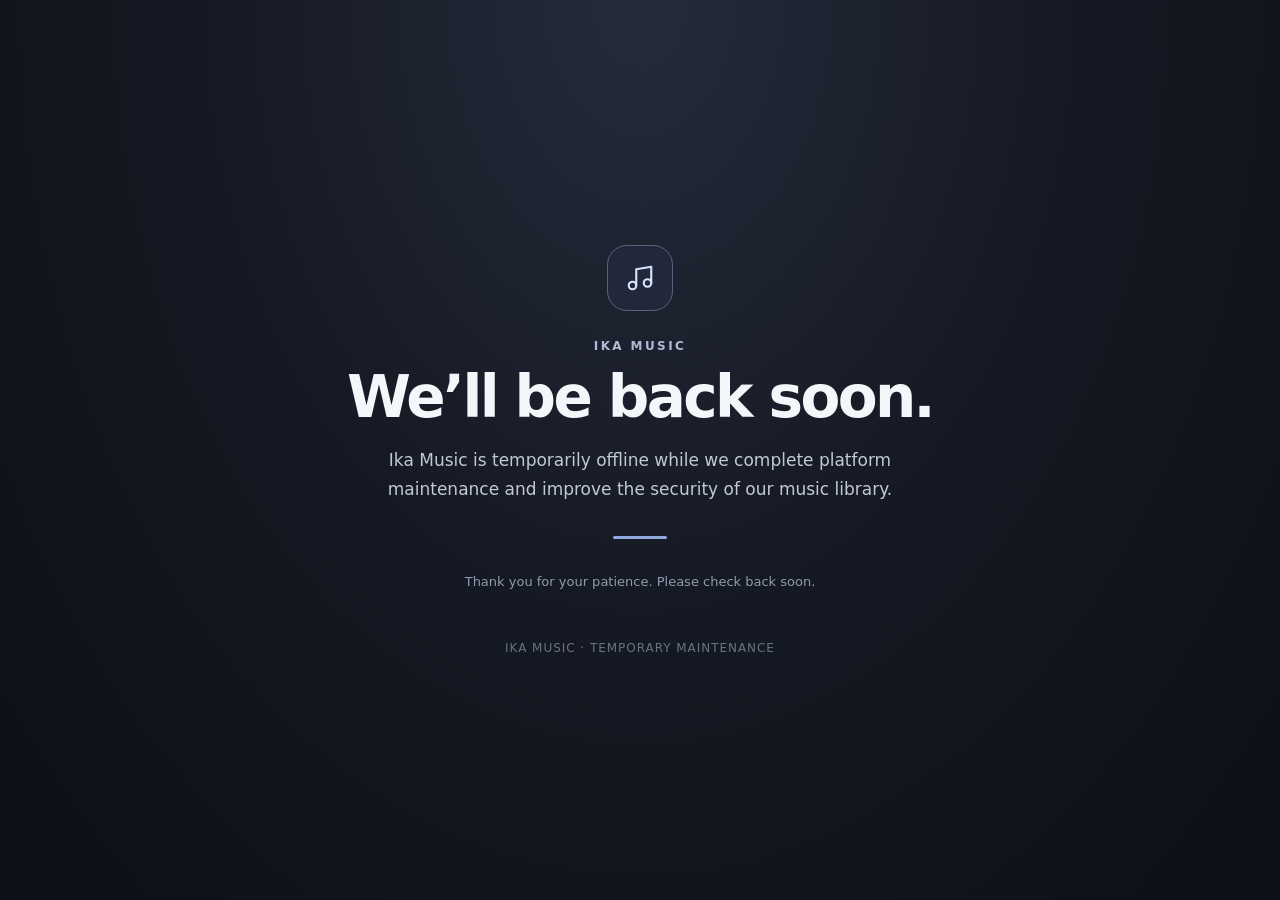
==== commit 07df4039: "Update index.html" ====
--- a/index.html
+++ b/index.html
@@ -1,2395 +1,33 @@
-<!DOCTYPE html>
-<html lang="es">
+<!doctype html>
+<html lang="en">
 <head>
-    <meta charset="UTF-8">
-    <meta name="viewport" content="width=device-width, initial-scale=1.0">
-    <title>Ika Music — Discover music from everywhere</title>
-    <meta name="description" content="Ika Music: un atlas musical para descubrir canciones originales de países, culturas, idiomas y estilos de todo el mundo.">
-    <meta name="application-name" content="Ika Music">
-    <link rel="canonical" href="https://ikamusic.site/">
-    <meta property="og:site_name" content="Ika Music">
-    <meta property="og:title" content="Ika Music — Music from everywhere">
-    <meta property="og:description" content="Discover songs, artists, cultures, languages and music styles from around the world.">
-    <meta property="og:url" content="https://ikamusic.site/">
-    <meta property="og:type" content="website">
-    
-    <!-- PWA & MANIFEST INTEGRATION -->
-    <link rel="manifest" href="manifest.json">
-    <meta name="theme-color" content="#121212">
-
-    <link href="https://fonts.googleapis.com/css2?family=Outfit:wght@300;400;600;800;900&display=swap" rel="stylesheet">
-    <link rel="stylesheet" href="https://cdnjs.cloudflare.com/ajax/libs/font-awesome/6.4.0/css/all.min.css">
-    <script src="https://cdn.jsdelivr.net/npm/@supabase/supabase-js@2"></script>
-    <style>
-        :root {
-            --bg-color: #05060a;
-            --card-bg: rgba(18, 20, 32, 0.9);
-            --accent-primary: #00f0ff;
-            --accent-secondary: #ff007f;
-            --text-main: #ffffff;
-            --text-muted: #94a3b8;
-            --border-color: rgba(255, 255, 255, 0.15);
-            --danger: #ff4757;
-            --gold: #ffd700;
-        }
-
-        * { box-sizing: border-box; margin: 0; padding: 0; font-family: 'Outfit', sans-serif; }
-
-        body {
-            background-color: var(--bg-color);
-            color: var(--text-main);
-            min-height: 100vh;
-            display: flex;
-            flex-direction: column;
-            align-items: center;
-            padding: 1.5rem 0.8rem 7rem 0.8rem;
-            overflow-x: hidden;
-            position: relative;
-        }
-
-        header { text-align: center; margin-top: 0.5rem; margin-bottom: 1.5rem; max-width: 900px; width: 100%; z-index: 2; }
-
-        header h1 {
-            font-size: clamp(2rem, 8vw, 3.5rem); 
-            font-weight: 900; line-height: 1.1;
-            background: linear-gradient(135deg, #ffffff 10%, var(--accent-primary) 50%, var(--accent-secondary) 100%);
-            -webkit-background-clip: text; -webkit-text-fill-color: transparent; 
-            margin-bottom: 0.8rem;
-            filter: drop-shadow(0 0 25px rgba(0,240,255,0.5));
-        }
-
-        .top-info-bar {
-            display: flex; justify-content: center; align-items: center; gap: 10px; flex-wrap: wrap; margin-bottom: 1.5rem;
-        }
-        .ui-language-label { color: var(--accent-primary); font-size: 1.05rem; }
-        .ui-language-selector { min-width: 145px; padding: 6px 12px; }
-        .song-summary { cursor: pointer; }
-        .song-summary-play { flex: 0 0 36px; width:36px; height:36px; display:inline-flex; align-items:center; justify-content:center; border-radius:50%; border:1px solid var(--accent-primary); background:rgba(0,240,255,.13); color:var(--accent-primary); cursor:pointer; font-size:.9rem; transition:all .2s ease; }
-        .song-summary-play:hover { background:var(--accent-primary); color:#000; box-shadow:0 0 18px rgba(0,240,255,.55); }
-        .song-summary-expand { flex:0 0 38px; width:38px; height:36px; display:inline-flex; align-items:center; justify-content:center; border:0; background:transparent; color:var(--accent-primary); cursor:pointer; }
-        .song-description { color:var(--text-muted); font-size:.9rem; line-height:1.5; margin:10px 0 4px; white-space:pre-wrap; }
-        .contact-btn, .about-btn {
-            background: rgba(0, 240, 255, 0.1); border: 1px solid var(--accent-primary); color: var(--accent-primary);
-            padding: 6px 16px; border-radius: 30px; font-weight: 700; font-size: 0.85rem; text-decoration: none;
-            display: inline-flex; align-items: center; gap: 8px; transition: all 0.25s ease; cursor: pointer;
-        }
-        .contact-btn:hover, .about-btn:hover { background: var(--accent-primary); color: #000; box-shadow: 0 0 25px rgba(0, 240, 255, 0.7); transform: translateY(-2px); }
-        .about-btn { background: rgba(255, 0, 127, 0.1); border-color: var(--accent-secondary); color: var(--accent-secondary); }
-        .about-btn:hover { background: var(--accent-secondary); color: #fff; box-shadow: 0 0 25px rgba(255, 0, 127, 0.7); }
-
-        /* REPRODUCTOR NATIVO PRO REFINADO */
-        .main-player-section {
-            width: 100%; max-width: 900px;
-            background: linear-gradient(145deg, rgba(18, 20, 32, 0.95), rgba(10, 12, 20, 0.98));
-            border: 2px solid var(--accent-primary);
-            border-radius: 26px; padding: 1.5rem; margin-bottom: 2rem;
-            box-shadow: 0 0 50px rgba(0, 240, 255, 0.25), inset 0 0 30px rgba(0, 240, 255, 0.08);
-            backdrop-filter: blur(20px); text-align: center; position: relative; overflow: hidden;
-            z-index: 2;
-        }
-
-        .main-player-header {
-            display: flex; justify-content: space-between; align-items: center; margin-bottom: 1rem; flex-wrap: wrap; gap: 10px;
-        }
-        .main-player-header h2 { font-size: 1.2rem; color: #fff; display: flex; align-items: center; gap: 12px; }
-        
-        .eq-bars { display: flex; align-items: flex-end; gap: 3px; height: 22px; }
-        .eq-bar { width: 4px; background: var(--accent-primary); height: 20%; border-radius: 2px; }
-        .playing-active .eq-bar { animation: eqBounce 0.5s infinite alternate ease-in-out; }
-        .eq-bar:nth-child(1) { animation-duration: 0.4s; }
-        .eq-bar:nth-child(2) { animation-duration: 0.6s; background: #00d8ff; }
-        .eq-bar:nth-child(3) { animation-duration: 0.35s; background: var(--accent-secondary); }
-        .eq-bar:nth-child(4) { animation-duration: 0.55s; background: #ff00bb; }
-        .eq-bar:nth-child(5) { animation-duration: 0.45s; background: var(--accent-primary); }
-
-        @keyframes eqBounce {
-            0% { height: 10%; }
-            100% { height: 100%; }
-        }
-
-        /* CONSOLE SCREEN & PROGRESS BAR */
-        .player-console-display {
-            background: rgba(5, 6, 10, 0.65); 
-            border: 1px solid rgba(0, 240, 255, 0.3); 
-            border-radius: 18px;
-            padding: 1.2rem; margin-bottom: 1.2rem; 
-            box-shadow: inset 0 0 25px rgba(0,0,0,0.8), 0 0 15px rgba(0, 240, 255, 0.1);
-            display: flex; align-items: center; gap: 15px;
-            backdrop-filter: blur(10px);
-        }
-        .console-cover-wrapper {
-            position: relative; flex-shrink: 0;
-            border-radius: 14px; overflow: hidden;
-            box-shadow: 0 0 20px rgba(0, 240, 255, 0.4);
-            border: 2px solid var(--accent-primary);
-        }
-        .console-cover {
-            width: 80px; height: 80px; object-fit: cover; display: block;
-            transition: transform 0.5s ease;
-        }
-        .player-console-display:hover .console-cover { transform: scale(1.05); }
-
-        .console-info { flex: 1; text-align: left; overflow: hidden; width: 100%; }
-        .console-title { 
-            font-size: 1.15rem; font-weight: 800; color: #fff; 
-            white-space: nowrap; overflow: hidden; text-overflow: ellipsis; 
-            margin-bottom: 8px; text-shadow: 0 0 10px rgba(255,255,255,0.3);
-        }
-
-        .progress-container {
-            width: 100%; background: rgba(255,255,255,0.08); height: 8px; border-radius: 6px;
-            cursor: pointer; position: relative; margin: 8px 0; overflow: visible;
-            border: 1px solid rgba(255,255,255,0.05);
-        }
-        .progress-bar {
-            height: 100%; width: 0%; background: linear-gradient(90deg, var(--accent-primary), var(--accent-secondary));
-            border-radius: 6px; position: relative; transition: width 0.1s linear;
-            box-shadow: 0 0 15px var(--accent-primary);
-        }
-        .progress-handle {
-            position: absolute; right: -6px; top: -3.5px; width: 13px; height: 13px;
-            background: #fff; border-radius: 50%; box-shadow: 0 0 10px var(--accent-primary);
-            display: none;
-        }
-        .progress-container:hover .progress-handle { display: block; }
-
-        .time-info {
-            display: flex; justify-content: space-between; font-size: 0.78rem; color: var(--text-muted); font-weight: 700;
-            letter-spacing: 0.5px; margin-top: 4px;
-        }
-
-        .suno-player-container { width: 100%; margin-top: 12px; display: none; overflow: hidden; border-radius: 12px; }
-        .suno-player-container iframe { display: block; width: 100%; min-height: 150px; border: 0; border-radius: 12px; background: #111; }
-
-        .player-controls-bar { display: flex; justify-content: center; align-items: center; gap: 8px; flex-wrap: wrap; }
-
-        .control-btn {
-            background: rgba(22, 25, 38, 0.9); border: 1px solid var(--border-color); color: #fff;
-            padding: 0.65rem 1.1rem; border-radius: 50px; font-weight: 700; cursor: pointer; transition: all 0.25s ease;
-            display: flex; align-items: center; gap: 6px; font-size: 0.85rem;
-        }
-        .control-btn:hover { border-color: var(--accent-primary); color: var(--accent-primary); box-shadow: 0 0 20px rgba(0, 240, 255, 0.4); transform: translateY(-2px); }
-        .control-btn.primary-btn { background: linear-gradient(135deg, var(--accent-primary), var(--accent-secondary)); color: #000; border: none; font-weight: 800; padding: 0.65rem 1.5rem; }
-        .control-btn.primary-btn:hover { transform: translateY(-2px) scale(1.04); box-shadow: 0 0 30px rgba(255, 0, 127, 0.6); color: #000; }
-        .control-btn.active-mode { border-color: var(--accent-secondary); color: var(--accent-secondary); background: rgba(255, 0, 127, 0.2); box-shadow: 0 0 20px rgba(255, 0, 127, 0.5); }
-
-        /* SECCIÓN DE INTERACCIÓN: "¿Qué te gustaría escuchar?" */
-        .interactive-mood-box {
-            width: 100%; max-width: 900px;
-            background: rgba(18, 20, 32, 0.85);
-            border: 1px solid var(--border-color);
-            border-radius: 20px; padding: 1.2rem 1.5rem; margin-bottom: 1.5rem;
-            box-shadow: 0 10px 30px rgba(0,0,0,0.4); backdrop-filter: blur(10px);
-            z-index: 2; text-align: center;
-        }
-
-        .interactive-mood-box h3 {
-            font-size: 1.1rem; font-weight: 800; color: var(--accent-primary);
-            margin-bottom: 1rem; display: flex; align-items: center; justify-content: center; gap: 8px;
-        }
-
-        .interactive-controls {
-            display: flex; justify-content: center; align-items: center; gap: 12px; flex-wrap: wrap;
-        }
-
-        .interactive-select {
-            background: rgba(10, 12, 20, 0.9); border: 1.5px solid var(--accent-primary);
-            color: #fff; padding: 0.6rem 1.2rem; border-radius: 30px; font-weight: 700;
-            font-size: 0.9rem; outline: none; cursor: pointer; transition: all 0.25s ease;
-        }
-        .interactive-select:disabled { opacity: 0.4; cursor: not-allowed; border-color: var(--border-color); }
-        .interactive-select:focus { box-shadow: 0 0 20px rgba(0, 240, 255, 0.4); }
-
-        .reset-filter-btn {
-            background: rgba(255, 0, 127, 0.15); border: 1px solid var(--accent-secondary);
-            color: var(--accent-secondary); padding: 0.6rem 1rem; border-radius: 30px; font-weight: 700;
-            font-size: 0.85rem; cursor: pointer; transition: all 0.25s ease;
-        }
-        .reset-filter-btn:hover { background: var(--accent-secondary); color: #fff; box-shadow: 0 0 20px rgba(255, 0, 127, 0.6); }
-
-        .search-container { width: 100%; max-width: 600px; margin-bottom: 1.5rem; position: relative; z-index: 2; }
-        .search-box { width: 100%; position: relative; display: flex; align-items: center; }
-        .search-box i.search-icon { position: absolute; left: 18px; color: var(--accent-primary); font-size: 1.1rem; }
-        .search-input {
-            width: 100%; padding: 0.85rem 2.5rem 0.85rem 3rem; border-radius: 50px;
-            border: 2px solid var(--border-color); background: rgba(18, 20, 32, 0.85); color: #fff;
-            font-size: 0.95rem; outline: none; transition: all 0.3s ease; backdrop-filter: blur(10px);
-        }
-        .search-input:focus { border-color: var(--accent-primary); box-shadow: 0 0 30px rgba(0, 240, 255, 0.4); }
-        .clear-search-btn { position: absolute; right: 15px; background: none; border: none; color: var(--text-muted); font-size: 1.2rem; cursor: pointer; display: none; }
-
-        .categories-controls-wrapper {
-            width: 100%; max-width: 1200px; display: flex; justify-content: space-between; align-items: center; 
-            flex-wrap: wrap; gap: 15px; margin-bottom: 2rem; z-index: 2;
-        }
-
-        .categories { display: flex; gap: 0.6rem; flex-wrap: wrap; max-width: 100%; }
-        .cat-btn {
-            background: rgba(22, 25, 38, 0.7); border: 1px solid var(--border-color); color: var(--text-muted);
-            padding: 0.55rem 1.2rem; border-radius: 30px; cursor: pointer; transition: all 0.3s ease; font-weight: 700; font-size: 0.85rem;
-            white-space: nowrap;
-        }
-        .cat-btn:hover, .cat-btn.active { background: var(--accent-primary); color: #000; border-color: var(--accent-primary); box-shadow: 0 0 30px rgba(0, 240, 255, 0.7); transform: translateY(-3px); }
-        .cat-btn.news-filter { border-color: var(--accent-secondary); color: var(--accent-secondary); background: rgba(255, 0, 127, 0.1); }
-        .cat-btn.news-filter:hover, .cat-btn.news-filter.active { background: var(--accent-secondary); color: #fff; box-shadow: 0 0 30px rgba(255, 0, 127, 0.7); }
-        .playlist-filter-select {
-            appearance: auto; -webkit-appearance: auto; max-width: 210px;
-            background: rgba(22, 25, 38, 0.9); border: 1px solid var(--accent-primary);
-            color: var(--accent-primary); padding: 0.55rem 0.85rem; border-radius: 30px;
-            cursor: pointer; font-weight: 700; font-size: 0.85rem; min-height: 38px;
-        }
-        .playlist-filter-select:focus { outline: 2px solid rgba(0,240,255,.35); }
-        .playlist-filter-select option { background: #121420; color: #fff; }
-
-        .view-toggle-bar {
-            display: flex; gap: 6px; background: rgba(18, 20, 32, 0.8); border: 1px solid var(--border-color);
-            padding: 4px; border-radius: 30px; backdrop-filter: blur(5px);
-        }
-        .view-btn {
-            background: none; border: none; color: var(--text-muted); padding: 6px 12px; border-radius: 20px;
-            cursor: pointer; font-weight: 700; font-size: 0.8rem; display: flex; align-items: center; gap: 5px; transition: all 0.2s;
-        }
-        .view-btn.active { background: var(--accent-primary); color: #000; box-shadow: 0 0 15px rgba(0, 240, 255, 0.5); }
-
-        /* CONTENEDOR DE CANCIONES (VISTA LISTA POR DEFECTO) */
-        .container { 
-            display: flex; flex-direction: column; gap: 1rem; width: 100%; max-width: 1200px; z-index: 2; 
-        }
-
-        .container.grid-view {
-            display: grid; grid-template-columns: repeat(auto-fill, minmax(280px, 1fr)); gap: 1.5rem;
-        }
-
-        /* ESTILO LISTA (POR DEFECTO) */
-        .song-card {
-            background: var(--card-bg); border: 1px solid var(--border-color); border-radius: 20px;
-            overflow: hidden; display: flex; align-items: center; justify-content: space-between; padding: 12px 18px;
-            transition: all 0.3s ease; backdrop-filter: blur(10px); position: relative; gap: 12px;
-        }
-        .song-card:hover { transform: translateX(6px); border-color: var(--accent-primary); box-shadow: 0 10px 30px rgba(0, 240, 255, 0.3); }
-        .song-card.now-playing-card { border: 2px solid var(--gold); box-shadow: 0 0 30px rgba(255, 215, 0, 0.5); }
-
-        /* ESTILO GRID CUANDO SE CAMBIA */
-        .container.grid-view .song-card {
-            flex-direction: column; align-items: stretch; padding: 0; justify-content: space-between;
-        }
-        .container.grid-view .song-card:hover { transform: translateY(-8px); }
-        
-        .container.grid-view .cover-container { 
-            width: 100%; 
-            height: auto; 
-            aspect-ratio: 1 / 1; 
-            border-radius: 16px 16px 0 0; 
-        }
-
-        .container.grid-view .song-card-body { padding: 1.2rem; width: 100%; flex-direction: column; align-items: flex-start; gap: 10px; }
-
-        .cover-container { width: 65px; height: 65px; border-radius: 12px; position: relative; overflow: hidden; background: #111; flex-shrink: 0; }
-        .cover-img { width: 100%; height: 100%; object-fit: cover; display: block; }
-
-        .song-card-body { flex: 1; display: flex; align-items: center; justify-content: space-between; padding: 0 0.5rem; gap: 10px; flex-wrap: wrap; }
-        .song-header { display: flex; align-items: center; gap: 10px; }
-        .song-info h3 { font-size: 1.05rem; font-weight: 700; color: #fff; margin-bottom: 2px; }
-        .song-genre {
-            font-size: 0.7rem; color: var(--accent-primary); text-transform: uppercase;
-            background: rgba(0, 240, 255, 0.15); padding: 3px 8px; border-radius: 6px; font-weight: 800; letter-spacing: 1px;
-        }
-        .song-stats-row { font-size: 0.8rem; color: var(--text-muted); display: flex; align-items: center; gap: 5px; }
-
-        /* LISTA COMPACTA: cada canción ocupa una sola fila hasta desplegarla */
-        .song-card { display:block; padding:0; border-radius:13px; }
-        .song-card:hover { transform:none; }
-        .song-summary { width:100%; display:flex; align-items:center; gap:12px; padding:12px 16px; background:transparent; border:0; color:var(--text-main); cursor:pointer; text-align:left; }
-        .song-summary-title { flex:1; min-width:0; font-size:1rem; font-weight:800; overflow:hidden; text-overflow:ellipsis; white-space:nowrap; }
-        .song-summary-meta { color:var(--text-muted); font-size:.76rem; white-space:nowrap; }
-        .song-summary .expand-icon { color:var(--accent-primary); transition:transform .2s ease; }
-        .song-card.expanded .song-summary .expand-icon { transform:rotate(180deg); }
-        .song-details { display:none; padding:0 14px 14px; border-top:1px solid var(--border-color); }
-        .song-card.expanded .song-details { display:block; }
-        .song-details .cover-container { width:76px; height:76px; }
-        .song-details .song-card-body { padding:12px 0 0; }
-        .song-details .song-header { align-items:flex-start; }
-        .song-details .song-actions-row { margin-top:10px; }
-        .container.grid-view .song-card { padding:0; }
-        .container.grid-view .song-summary { padding:12px; }
-        .container.grid-view .song-details { padding:0 12px 12px; }
-        @media (max-width:600px) { .song-summary { padding:11px 12px; gap:8px; } .song-summary-meta { display:none; } }
-
-        .song-actions-row { display: flex; gap: 8px; align-items: center; flex-wrap: wrap; }
-        .load-to-player-btn {
-            background: rgba(0, 240, 255, 0.12); border: 1px solid var(--accent-primary);
-            color: var(--accent-primary); padding: 0.45rem 1rem; border-radius: 12px; font-weight: 800;
-            cursor: pointer; transition: all 0.25s ease; display: flex; align-items: center; gap: 5px; font-size: 0.85rem;
-        }
-        .load-to-player-btn:hover { background: var(--accent-primary); color: #000; box-shadow: 0 0 20px rgba(0, 240, 255, 0.7); }
-
-        .like-btn, .share-btn {
-            background: rgba(255, 0, 127, 0.12); border: 1px solid var(--accent-secondary); color: var(--accent-secondary);
-            padding: 0.45rem 0.8rem; border-radius: 12px; font-weight: 800; cursor: pointer; transition: all 0.25s ease;
-            display: flex; align-items: center; gap: 4px; font-size: 0.85rem;
-        }
-        .share-btn { background: rgba(255, 255, 255, 0.08); border-color: var(--border-color); color: var(--text-muted); }
-        .like-btn:hover { background: var(--accent-secondary); color: #fff; box-shadow: 0 0 20px rgba(255, 0, 127, 0.7); }
-        .share-btn:hover { border-color: #fff; color: #fff; }
-
-        .now-playing-badge { background: var(--gold); color: #000; padding: 2px 8px; border-radius: 50px; font-size: 0.65rem; font-weight: 900; }
-        .new-badge { background: var(--accent-secondary); color: #fff; padding: 2px 8px; border-radius: 50px; font-size: 0.65rem; font-weight: 900; text-transform: uppercase; }
-
-        .admin-trigger {
-            position: fixed; bottom: 25px; right: 25px; background: var(--card-bg);
-            border: 2px solid var(--accent-primary); color: var(--accent-primary); padding: 12px 24px;
-            border-radius: 50px; cursor: pointer; font-weight: 800; z-index: 900; box-shadow: 0 0 30px rgba(0,240,255,0.5);
-            font-size: 0.9rem;
-        }
-        .admin-trigger:hover { background: var(--accent-primary); color: #000; }
-
-        .scroll-top-btn {
-            position: fixed; bottom: 20px; left: 15px; transform: translateY(100px);
-            opacity: 0; visibility: hidden; background: rgba(18, 20, 32, 0.95); border: 2px solid var(--accent-primary);
-            color: var(--accent-primary); padding: 10px 18px; border-radius: 50px; font-weight: 800; font-size: 0.85rem;
-            cursor: pointer; z-index: 890; box-shadow: 0 0 25px rgba(0, 240, 255, 0.4);
-            transition: all 0.3s ease; display: flex; align-items: center; gap: 6px;
-        }
-        .scroll-top-btn.visible { opacity: 1; visibility: visible; transform: translateY(0); }
-        .scroll-top-btn:hover { background: var(--accent-primary); color: #000; box-shadow: 0 0 35px rgba(0, 240, 255, 0.8); }
-
-        .modal { display: none; position: fixed; top: 0; left: 0; width: 100%; height: 100%; background: rgba(0,0,0,0.88); justify-content: center; align-items: center; padding: 1rem; z-index: 1000; backdrop-filter: blur(10px); }
-        .modal-content { background: #121422; border: 2px solid var(--accent-primary); padding: 1.8rem; border-radius: 24px; max-width: 500px; width: 100%; position: relative; box-shadow: 0 0 50px rgba(0,240,255,0.5); }
-        .about-modal-content { border-color: var(--accent-secondary); box-shadow: 0 0 50px rgba(255, 0, 127, 0.5); text-align: center; }
-        .about-modal-content h2 { font-size: 1.6rem; margin-bottom: 1rem; background: linear-gradient(135deg, #fff 20%, var(--accent-secondary) 100%); -webkit-background-clip: text; -webkit-text-fill-color: transparent; }
-        .about-modal-content p { color: var(--text-muted); font-size: 0.95rem; line-height: 1.5; margin-bottom: 1rem; }
-        .about-modal-content p strong { color: #fff; }
-        .close-modal { position: absolute; top: 1rem; right: 1rem; background: none; border: none; color: #fff; font-size: 1.5rem; cursor: pointer; }
-        .form-group { margin-bottom: 1rem; }
-        .form-group label { display: block; margin-bottom: 0.4rem; color: var(--text-muted); font-size: 0.85rem; font-weight: 600; }
-        .form-group input, .form-group select { width: 100%; padding: 0.8rem; border-radius: 10px; border: 1px solid var(--border-color); background: #0a0b10; color: #fff; outline: none; font-size: 0.95rem; }
-
-
-        /* FORMULARIO ADMIN: dos columnas en escritorio, una en móvil */
-        #admin-modal .modal-content {
-            max-width: 920px;
-            max-height: 90vh;
-            overflow-y: auto;
-        }
-        #add-song-form {
-            display: grid;
-            grid-template-columns: repeat(2, minmax(0, 1fr));
-            column-gap: 18px;
-            row-gap: 0;
-        }
-        #add-song-form .form-group {
-            min-width: 0;
-        }
-        #add-song-form #song-select-group,
-        #add-song-form .form-group:has(textarea),
-        #add-song-form #form-submit-btn {
-            grid-column: 1 / -1;
-        }
-        #add-song-form input,
-        #add-song-form select,
-        #add-song-form textarea {
-            min-width: 0;
-        }
-        @media (max-width: 650px) {
-            #admin-modal .modal-content {
-                padding: 1.2rem;
-                max-height: 92vh;
-            }
-            #add-song-form {
-                grid-template-columns: minmax(0, 1fr);
-            }
-            #add-song-form #song-select-group,
-            #add-song-form .form-group:has(textarea),
-            #add-song-form #form-submit-btn {
-                grid-column: 1;
-            }
-        }
-        .submit-btn { width: 100%; background: var(--accent-primary); color: #000; border: none; padding: 0.85rem; border-radius: 10px; font-weight: 800; cursor: pointer; font-size: 0.95rem; }
-        
-        .admin-mode-selector {
-            display: flex; gap: 8px; margin-bottom: 1.2rem; border-bottom: 1px solid var(--border-color); padding-bottom: 0.8rem;
-        }
-        .admin-tab-btn {
-            flex: 1; background: rgba(22, 25, 38, 0.7); border: 1px solid var(--border-color); color: var(--text-muted);
-            padding: 0.55rem; border-radius: 10px; font-weight: 700; cursor: pointer; transition: all 0.25s; font-size: 0.8rem;
-        }
-        .admin-tab-btn.active {
-            background: var(--accent-primary); color: #000; border-color: var(--accent-primary); box-shadow: 0 0 15px rgba(0,240,255,0.4);
-        }
-
-        .toast-notification { position: fixed; bottom: 25px; left: 50%; transform: translateX(-50%) translateY(100px); background: var(--accent-primary); color: #000; padding: 10px 20px; border-radius: 50px; font-weight: 800; z-index: 2000; transition: transform 0.3s ease; font-size: 0.85rem; width: 90%; max-width: 350px; text-align: center; }
-        .toast-notification.show { transform: translateX(-50%) translateY(0); }
-
-        /* REGLAS MÓVILES (< 768px) */
-        @media (max-width: 768px) {
-            .admin-trigger {
-                display: block !important;
-                right: 10px;
-                bottom: 10px;
-                padding: 8px 12px;
-                font-size: 0.75rem;
-            }
-
-            .player-console-display {
-                flex-direction: column;
-                text-align: center;
-                gap: 12px;
-                padding: 1rem;
-            }
-
-            .console-info {
-                text-align: center;
-            }
-
-            .player-controls-bar {
-                gap: 8px;
-            }
-
-            .control-btn {
-                padding: 0.55rem 0.9rem;
-                font-size: 0.78rem;
-            }
-
-            .control-btn.primary-btn {
-                padding: 0.6rem 1.2rem;
-            }
-
-            .categories-controls-wrapper {
-                flex-direction: column;
-                align-items: stretch;
-            }
-
-            .categories {
-                overflow-x: auto;
-                padding-bottom: 8px;
-                flex-wrap: nowrap;
-                -webkit-overflow-scrolling: touch;
-            }
-
-            .categories::-webkit-scrollbar {
-                display: none;
-            }
-
-            .view-toggle-bar {
-                align-self: center;
-            }
-
-            .song-card {
-                flex-direction: column;
-                align-items: stretch;
-            }
-
-            .song-card-body {
-                flex-direction: column;
-                align-items: flex-start;
-                padding: 0;
-            }
-
-            .song-actions-row {
-                width: 100%;
-                justify-content: space-between;
-                margin-top: 8px;
-            }
-
-            .scroll-top-btn {
-                left: 50%;
-                transform: translateX(-50%) translateY(100px);
-                padding: 8px 18px;
-                font-size: 0.8rem;
-            }
-            .scroll-top-btn.visible {
-                transform: translateX(-50%) translateY(0);
-            }
-        }
-
-        /* COMENTARIOS POR CANCIÓN */
-        .comments-panel { width:100%; margin-top:12px; padding:12px; border:1px solid var(--border-color); border-radius:14px; background:rgba(0,0,0,.22); }
-        .comments-panel h4 { color:var(--accent-primary); margin-bottom:9px; font-size:.95rem; }
-        .comment-form { display:grid; grid-template-columns:minmax(0,1fr); gap:8px; margin-bottom:12px; }
-        .comment-form input,.comment-form textarea { width:100%; background:#0b1020; color:#fff; border:1px solid var(--border-color); border-radius:9px; padding:10px; font:inherit; }
-        .comment-form textarea { min-height:70px; resize:vertical; }
-        .comment-submit { justify-self:start; border:0; border-radius:20px; padding:8px 15px; background:var(--accent-primary); color:#001014; font-weight:800; cursor:pointer; }
-        .comment-list { display:grid; gap:9px; }
-        .comment-item { padding:9px 10px; border-radius:10px; background:rgba(255,255,255,.045); text-align:left; overflow-wrap:anywhere; }
-        .comment-meta { display:flex; gap:8px; align-items:center; flex-wrap:wrap; color:var(--text-muted); font-size:.75rem; margin-bottom:4px; }
-        .comment-author { color:#fff; font-weight:800; }
-        .comment-body { white-space:pre-wrap; line-height:1.4; font-size:.9rem; }
-        .comment-empty { color:var(--text-muted); font-size:.85rem; }
-        .country-chip { display:inline-flex; align-items:center; padding:3px 8px; border:1px solid rgba(0,240,255,.3); border-radius:20px; color:var(--accent-primary); font-size:.76rem; margin-bottom:5px; }
-
-
-        /* CHAT EN DIRECTO IKA MUSIC */
-        .live-chat-section{width:100%;max-width:900px;margin:28px auto 34px;padding:18px;border:1px solid var(--border-color);border-radius:18px;background:var(--card-bg);box-shadow:0 12px 36px rgba(0,0,0,.22)}
-        .live-chat-header{display:flex;justify-content:space-between;align-items:center;gap:12px;flex-wrap:wrap;margin-bottom:14px}
-        .live-chat-header h2{font-size:1.25rem;color:var(--accent-primary);display:flex;align-items:center;gap:9px}
-        .chat-online{font-size:.8rem;color:#8ee6b0;display:flex;align-items:center;gap:7px}
-        .chat-online:before{content:'';width:8px;height:8px;border-radius:50%;background:#38d987;box-shadow:0 0 9px #38d987}
-        .chat-login{display:grid;grid-template-columns:minmax(0,1fr) auto;gap:8px;margin-bottom:12px}
-        .chat-login input,.chat-compose textarea{min-width:0;width:100%;padding:11px 12px;border-radius:10px;border:1px solid var(--border-color);background:#0b1020;color:#fff;font:inherit;outline:none}
-        .chat-messages{height:340px;overflow-y:auto;display:flex;flex-direction:column;gap:9px;padding:10px;border-radius:12px;background:rgba(0,0,0,.24);border:1px solid rgba(255,255,255,.07)}
-        .chat-message{padding:10px 11px;border-radius:11px;background:rgba(255,255,255,.055);overflow-wrap:anywhere;text-align:left}
-        .chat-message.own{border:1px solid rgba(0,240,255,.24);background:rgba(0,240,255,.055)}
-        .chat-message-meta{display:flex;align-items:center;gap:8px;flex-wrap:wrap;margin-bottom:5px;font-size:.75rem;color:var(--text-muted)}
-        .chat-message-author{font-weight:800;color:#fff;font-size:.84rem}.chat-message-body{white-space:pre-wrap;line-height:1.45;font-size:.92rem}
-        .chat-edited{font-style:italic;color:var(--text-muted)}
-        .chat-message-actions{display:flex;gap:6px;margin-top:7px;flex-wrap:wrap}
-        .chat-action{border:1px solid var(--border-color);background:rgba(255,255,255,.06);color:#dbeafe;border-radius:7px;padding:4px 8px;font-size:.72rem;cursor:pointer}
-        .chat-action.danger{color:#ff9aa5}.chat-compose{display:grid;grid-template-columns:minmax(0,1fr) auto;gap:8px;margin-top:11px;align-items:end}
-        .chat-compose textarea{min-height:48px;max-height:120px;resize:vertical}.chat-send,.chat-primary{border:0;border-radius:10px;padding:11px 16px;background:var(--accent-primary);color:#001014;font-weight:800;cursor:pointer}
-        .chat-note{font-size:.75rem;color:var(--text-muted);margin-top:8px;line-height:1.4}.chat-admin-tools{margin-top:9px;padding:9px;border:1px dashed rgba(0,240,255,.3);border-radius:9px;font-size:.75rem;color:var(--text-muted);overflow-wrap:anywhere}
-        .chat-empty{color:var(--text-muted);font-size:.85rem;text-align:center;margin:auto}
-        @media(max-width:600px){.live-chat-section{padding:13px}.chat-messages{height:300px}.chat-login{grid-template-columns:1fr}.chat-compose{grid-template-columns:1fr}.chat-send{justify-self:end}}
-
-
-        .lyrics-toggle{margin-top:10px;border:1px solid var(--accent-primary);background:rgba(0,240,255,.09);color:var(--accent-primary);border-radius:9px;padding:7px 12px;font-weight:800;cursor:pointer}
-        .lyrics-panel{display:none;margin-top:10px;padding:14px;border:1px solid rgba(0,240,255,.22);border-radius:12px;background:rgba(0,0,0,.28);max-height:300px;overflow:auto;white-space:pre-wrap;line-height:1.65;color:#eafaff;text-align:left}
-        .collaborator-section{width:100%;max-width:900px;margin:28px auto;padding:18px;border:1px solid rgba(255,0,127,.28);border-radius:18px;background:var(--card-bg);box-shadow:0 12px 36px rgba(0,0,0,.2)}
-        .collaborator-section h2{color:var(--accent-secondary);font-size:1.2rem;margin-bottom:8px}.collab-intro{color:var(--text-muted);font-size:.86rem;line-height:1.5;margin-bottom:14px}
-        .collab-form{display:grid;grid-template-columns:repeat(2,minmax(0,1fr));gap:10px}.collab-field{display:flex;flex-direction:column;gap:5px}.collab-field.full{grid-column:1/-1}.collab-field label{font-size:.8rem;color:var(--text-muted);font-weight:700}.collab-field input,.collab-field select,.collab-field textarea{width:100%;min-width:0;padding:10px 11px;border:1px solid var(--border-color);border-radius:9px;background:#0b1020;color:#fff;font:inherit;outline:none}.collab-field textarea{resize:vertical;min-height:82px}.collab-submit{justify-self:start;border:0;border-radius:10px;padding:11px 16px;background:var(--accent-secondary);color:#fff;font-weight:800;cursor:pointer}.collab-status-list{margin-top:16px;display:grid;gap:8px}.collab-status-item,.collab-review-item{padding:11px;border:1px solid var(--border-color);border-radius:10px;background:rgba(255,255,255,.035);display:flex;justify-content:space-between;gap:12px;align-items:center;flex-wrap:wrap}.collab-status{font-size:.75rem;font-weight:800;text-transform:uppercase}.collab-status.pending{color:#ffd166}.collab-status.approved{color:#68e0a5}.collab-status.rejected{color:#ff8995}.collab-review-actions{display:flex;gap:7px;flex-wrap:wrap}.collab-review-actions button{border:1px solid var(--border-color);background:rgba(255,255,255,.07);color:#fff;padding:6px 10px;border-radius:8px;cursor:pointer}.collab-review-actions .approve{color:#68e0a5;border-color:#68e0a5}.collab-review-actions .reject{color:#ff8995;border-color:#ff8995}.collab-admin-panel{margin-top:14px;padding-top:12px;border-top:1px solid var(--border-color)}.collab-admin-panel h3{font-size:1rem;color:var(--accent-primary);margin-bottom:9px}
-        @media(max-width:600px){.collaborator-section{padding:13px}.collab-form{grid-template-columns:1fr}.collab-field.full{grid-column:auto}}
-        .atlas-footer{width:100%;max-width:1100px;margin:38px auto 12px;padding:22px 16px 18px;border-top:1px solid var(--border-color);text-align:center;color:var(--text-muted);font-size:.82rem;line-height:1.8;z-index:2}
-        .atlas-footer-links{display:flex;justify-content:center;gap:8px 18px;flex-wrap:wrap;margin-bottom:10px}
-        .atlas-footer button,.atlas-footer a{border:0;background:none;color:var(--accent-primary);font:inherit;cursor:pointer;text-decoration:none}
-        .atlas-footer button:hover,.atlas-footer a:hover{text-decoration:underline}
-        .legal-content{max-height:65vh;overflow:auto;color:var(--text-muted);line-height:1.6;text-align:left;padding-right:5px}
-        .legal-content h3{color:var(--accent-primary);margin:14px 0 5px}.legal-content p,.legal-content li{margin-bottom:8px}
-
-        .account-modal-content{max-width:520px}
-        .account-status-note,.playlist-note{color:var(--text-muted);line-height:1.5;margin:10px 0 16px}
-        .account-actions{display:flex;gap:8px;flex-wrap:wrap;margin-top:12px}
-        .account-actions button{padding:8px 12px}
-        .song-link-help{margin-top:10px;padding:10px 12px;border:1px solid var(--border-color);border-radius:10px;background:rgba(255,255,255,.03);color:var(--text-muted)}
-        .song-link-help summary{cursor:pointer;color:var(--accent-primary);font-weight:700}
-        .song-link-help ol{padding-left:22px;margin:10px 0}.song-link-help li,.song-link-help p{margin:5px 0;line-height:1.45}
-        .my-playlists-panel{width:100%;max-width:1200px;margin:0 auto 22px;padding:18px;background:var(--card-bg);border:1px solid var(--border-color);border-radius:18px;z-index:2}
-        .playlist-panel-heading{display:flex;align-items:center;justify-content:space-between;gap:12px;flex-wrap:wrap}.playlist-panel-heading h2{font-size:1.15rem;color:var(--accent-primary)}
-        .playlist-item{padding:12px;margin:10px 0;border:1px solid var(--border-color);border-radius:12px;background:rgba(0,0,0,.18)}
-        .playlist-item-head,.playlist-song-row{display:flex;align-items:center;justify-content:space-between;gap:10px;flex-wrap:wrap}
-        .playlist-item-actions{display:flex;gap:7px;flex-wrap:wrap;margin-top:9px}.playlist-item-actions button,.playlist-song-row button{padding:6px 10px}
-        .playlist-songs-view{margin-top:12px;padding-top:12px;border-top:1px solid var(--border-color)}
-        .playlist-song-row{padding:7px 0;border-bottom:1px solid var(--border-color)}
-        .public-playlists-section{width:100%;max-width:1200px;margin:0 auto 22px;padding:18px;background:var(--card-bg);border:1px solid rgba(0,240,255,.25);border-radius:18px;z-index:2}
-        .public-playlists-grid{display:grid;grid-template-columns:repeat(auto-fill,minmax(220px,1fr));gap:12px;margin-top:12px}
-        .public-playlist-card{padding:14px;border:1px solid var(--border-color);border-radius:12px;background:rgba(0,0,0,.2)}
-        .public-playlist-card h3{font-size:1rem;margin-bottom:6px;color:#fff}.public-playlist-card p{font-size:.82rem;color:var(--text-muted);margin-bottom:10px}
-        .admin-playlist-panel{display:none}.admin-playlist-panel.active{display:block}
-        .admin-playlist-form{display:grid;grid-template-columns:1fr 1fr;gap:10px;margin:12px 0}
-        .admin-playlist-form input,.admin-playlist-form textarea{width:100%;padding:10px;border:1px solid var(--border-color);border-radius:9px;background:#0a0b10;color:#fff;font:inherit}
-        .admin-playlist-form textarea{grid-column:1/-1;min-height:65px}.admin-playlist-form button{grid-column:1/-1}
-        .admin-playlist-row{display:flex;justify-content:space-between;align-items:center;gap:10px;flex-wrap:wrap;padding:10px;border:1px solid var(--border-color);border-radius:10px;margin:8px 0}
-        .admin-playlist-actions{display:flex;gap:6px;flex-wrap:wrap}
-        .playlist-quick-create{display:flex;gap:8px;align-items:center;flex-wrap:wrap}
-        .playlist-quick-create input{flex:1;min-width:160px}
-        @media(max-width:600px){.admin-playlist-form{grid-template-columns:1fr}.admin-playlist-form textarea,.admin-playlist-form button{grid-column:1}}
-        [hidden]{display:none!important}
-    </style>
+<meta charset="utf-8">
+<meta name="viewport" content="width=device-width, initial-scale=1">
+<meta name="robots" content="noindex, nofollow">
+<meta name="theme-color" content="#10131b">
+<title>Ika Music — Temporary Maintenance</title>
+<style>
+:root{color-scheme:dark}*{box-sizing:border-box}
+body{margin:0;min-height:100vh;display:grid;place-items:center;padding:28px;background:radial-gradient(ellipse at 50% 0%,#252b3b 0%,#151923 48%,#0c0f15 100%);color:#f5f6fa;font-family:Inter,ui-sans-serif,system-ui,-apple-system,"Segoe UI",sans-serif}
+main{width:min(100%,680px);text-align:center;padding:54px 34px}
+.mark{width:66px;height:66px;margin:0 auto 28px;display:grid;place-items:center;border:1px solid #59647c;border-radius:20px;background:#20283a;color:#d9e2ff}
+.mark svg{width:30px;height:30px}.eyebrow{color:#aebbd6;font-size:12px;font-weight:700;letter-spacing:.2em;text-transform:uppercase}
+h1{margin:14px 0 18px;font-size:clamp(36px,7vw,58px);line-height:1.04;letter-spacing:-.045em}
+p{margin:0 auto;max-width:510px;color:#c2c8d5;font-size:17px;line-height:1.7}
+.rule{width:54px;height:3px;margin:32px auto;border-radius:4px;background:#91a9df}
+.note{color:#929bad;font-size:13px}footer{margin-top:48px;color:#687286;font-size:12px;letter-spacing:.08em}
+</style>
 </head>
 <body>
-
-    <header>
-        <h1>Ika Music</h1>
-        
-        <div class="top-info-bar">
-            <label class="ui-language-label" for="ui-language-selector"><i class="fa-solid fa-language"></i></label>
-            <select id="ui-language-selector" class="interactive-select ui-language-selector" onchange="changeInterfaceLanguage(this.value)" aria-label="Interface language">
-                <option value="en">🇬🇧 English</option>
-                <option value="es" selected>🇪🇸 Español</option>
-                <option value="tr">🇹🇷 Türkçe</option>
-                <option value="fr">🇫🇷 Français</option>
-                <option value="it">🇮🇹 Italiano</option>
-                <option value="ru">🇷🇺 Русский</option>
-                <option value="zh">🇨🇳 中文</option>
-                <option value="ja">🇯🇵 日本語</option>
-                <option value="el">🇬🇷 Ελληνικά</option>
-                <option value="ar">🇸🇦 العربية</option>
-            </select>
-            <button class="about-btn" id="about-btn" data-i18n="aboutButton" onclick="openAboutModal()">
-                <i class="fa-solid fa-circle-info"></i> <span data-i18n="aboutButton">Sobre Ika Music</span>
-            </button>
-            <button class="contact-btn" id="account-open-btn" type="button" onclick="openAccountModal()"><i class="fa-solid fa-user"></i> <span id="account-button-label">Account</span></button>
-            <a href="mailto:ikamusicstudios@gmail.com" class="contact-btn">
-                <i class="fa-solid fa-envelope"></i> <span data-i18n="contact">Contacto</span>
-            </a>
-        </div>
-    </header>
-
-    <!-- SECCIÓN INTERACTIVA DE IDIOMA / ESTILO -->
-    <div class="interactive-mood-box">
-        <h3><i class="fa-solid fa-globe"></i> <span data-i18n="explore">Explora el atlas musical</span></h3>
-        <div class="interactive-controls">
-            <select id="select-language" class="interactive-select" onchange="handleLanguageChange()">
-                <option value="" data-i18n="chooseLanguage">-- Elige Idioma --</option>
-                <option value="Español">Español</option>
-                <option value="Inglés">Inglés</option>
-                <option value="Turco">Turco</option>
-                <option value="Francés">Francés</option>
-                <option value="Italiano">Italiano</option>
-                <option value="Ruso">Ruso</option>
-                <option value="Chino">Chino</option>
-                <option value="Japonés">Japonés</option>
-                <option value="Árabe">Árabe</option>
-                <option value="Griego">Griego</option>
-                <option value="Other">Other</option>
-            </select>
-
-            <select id="select-style" class="interactive-select" disabled onchange="handleStyleChange()">
-                <option value="" data-i18n="chooseStyle">-- Elige Estilo --</option>
-                <option value="Pop">Pop</option>
-                <option value="Rock">Rock</option>
-                <option value="Folk">Folk</option>
-                <option value="EDM">EDM</option>
-                <option value="Baladas">Baladas</option>
-                <option value="World Music">World Music</option>
-            </select>
-
-            <button class="reset-filter-btn" id="reset-interactive-btn" style="display:none;" onclick="resetInteractiveFilters()">
-                <i class="fa-solid fa-rotate-left"></i> <span data-i18n="clearFilter">Limpiar filtro</span>
-            </button>
-        </div>
-    </div>
-
-    <!-- BUSCADOR -->
-    <div class="search-container">
-        <div class="search-box">
-            <i class="fa-solid fa-magnifying-glass search-icon"></i>
-            <input type="text" id="song-search-input" class="search-input" placeholder="Buscar canción..." data-i18n-placeholder="searchSong" oninput="handleSearchInput()">
-            <button id="clear-search-btn" class="clear-search-btn" onclick="clearSearch()">&times;</button>
-        </div>
-    </div>
-
-    <!-- CATEGORÍAS Y VISTAS -->
-    <div class="categories-controls-wrapper">
-        <div class="categories" id="category-filters">
-            <button class="cat-btn" id="all-songs-radio-btn" type="button" onclick="playAllSongsRadio()"><i class="fa-solid fa-globe"></i> <span data-i18n="allSongs">All Songs</span></button>
-            <button class="cat-btn news-filter" data-filter="novedades"><i class="fa-solid fa-fire"></i> 🔥 <span data-i18n="newReleases">Novedades</span></button>
-            <select id="public-playlists-dropdown" class="playlist-filter-select" aria-label="Playlists públicas" onchange="handlePublicPlaylistSelect(this.value)">
-                <option value="">🎵 Playlists ▼</option>
-            </select>
-        </div>
-
-        <div class="view-toggle-bar">
-            <button class="view-btn" id="grid-view-btn" onclick="switchView('grid')" title="Cuadrícula" data-i18n-title="grid">
-                <i class="fa-solid fa-border-all"></i> <span data-i18n="grid">Grid</span>
-            </button>
-            <button class="view-btn active" id="list-view-btn" onclick="switchView('list')" title="Lista" data-i18n-title="list">
-                <i class="fa-solid fa-bars"></i> <span data-i18n="list">Lista</span>
-            </button>
-        </div>
-    </div>
-
-
-    <!-- REPRODUCTOR NATIVO PRO REFINADO -->
-    <div class="main-player-section" id="main-player-box">
-        <div class="main-player-header">
-            <h2>
-                <div class="eq-bars" id="eq-animation-container">
-                    <div class="eq-bar"></div><div class="eq-bar"></div><div class="eq-bar"></div><div class="eq-bar"></div><div class="eq-bar"></div>
-                </div>
-                <span id="current-status-text" data-i18n="liveConsole">Consola en Directo</span>
-            </h2>
-            <span class="song-genre" id="current-song-genre">---</span>
-        </div>
-
-        <div class="player-console-display">
-            <div class="console-cover-wrapper">
-                <img id="console-cover-img" src="https://via.placeholder.com/90/111/00f0ff?text=Ika Music" class="console-cover" alt="Cover" data-i18n-alt="cover">
-            </div>
-            <div class="console-info">
-                <div class="console-title" id="current-song-title" data-i18n="selectSong">Selecciona una canción para empezar</div>
-                <div class="suno-player-container" id="suno-player-container">
-                    <div id="suno-player" title="Reproductor multimedia"></div>
-                </div>
-                
-                <div class="progress-container" id="progress-container" onclick="seekAudio(event)">
-                    <div class="progress-bar" id="progress-bar">
-                        <div class="progress-handle"></div>
-                    </div>
-                </div>
-                
-                <div class="time-info">
-                    <span id="time-current">0:00</span>
-                    <span id="time-total">0:00</span>
-                </div>
-            </div>
-        </div>
-        <button type="button" id="lyrics-toggle-btn" class="lyrics-toggle" style="display:none" onclick="toggleCurrentLyrics()"><i class="fa-solid fa-align-left"></i> <span id="lyrics-toggle-label">Ver letra</span></button>
-        <div id="current-lyrics-panel" class="lyrics-panel" aria-live="polite"></div>
-
-        <audio id="audio-element" preload="metadata"></audio>
-
-        <div class="player-controls-bar">
-            <button class="control-btn" onclick="prevSong()"><i class="fa-solid fa-backward-step"></i> <span data-i18n="previous">Anterior</span></button>
-            <button class="control-btn primary-btn" id="play-pause-btn" onclick="togglePlayPause()"><i class="fa-solid fa-play"></i> <span data-i18n="play">Reproducir</span></button>
-            <button class="control-btn" onclick="nextSong()"><i class="fa-solid fa-forward-step"></i> <span data-i18n="next">Siguiente</span></button>
-            <button class="control-btn active-mode" id="auto-chain-btn" onclick="toggleAutoChain()" title="Alternar entre pasar a la siguiente canción o repetir la actual"><i class="fa-solid fa-forward-step"></i> <span data-i18n="radio">Al terminar</span>: <span id="end-mode-label" data-i18n="endNext">Siguiente canción</span></button>
-            <button class="control-btn" id="shuffle-btn" onclick="toggleShuffle()"><i class="fa-solid fa-shuffle"></i> <span data-i18n="random">Aleatorio</span>: OFF</button>
-        </div>
-    </div>
-
-    <!-- PLAYLISTS PRIVADAS: solo visibles para la cuenta autenticada -->
-    <section id="my-playlists-panel" class="my-playlists-panel" hidden>
-        <div class="playlist-panel-heading"><h2><i class="fa-solid fa-list-music"></i> My playlists</h2><button type="button" class="load-to-player-btn" onclick="createMyPlaylist()">+ Create playlist</button></div>
-        <p id="playlist-account-note" class="playlist-note">Your playlists are private to your account.</p>
-        <div id="my-playlists-list"></div>
-        <div id="playlist-songs-view" class="playlist-songs-view" hidden></div>
-        <button type="button" id="exit-playlist-btn" class="share-btn" onclick="exitPlaylistPlayback()" hidden>Back to all songs</button>
-    </section>
-
-    <!-- Vista de gestión de canciones de playlists públicas: solo se muestra al administrador -->
-    <div id="public-playlist-songs-view" class="playlist-songs-view" hidden></div>
-
-    <!-- LISTADO DE CANCIONES (VISTA LISTA POR DEFECTO) -->
-    <div class="container" id="songs-container">
-        <p style="text-align: center; color: var(--text-muted);" data-i18n="connecting">Conectando con Supabase...</p>
-    </div>
-
-
-    <!-- CHAT EN DIRECT -->
-    <section class="live-chat-section" id="live-chat-section" aria-label="Chat en directo">
-        <div class="live-chat-header">
-            <h2><i class="fa-solid fa-comments"></i> <span id="chat-title">Chat en directo</span></h2>
-            <span class="chat-online" id="chat-online-count">Conectando…</span>
-        </div>
-        <div class="chat-login">
-            <input id="chat-nickname" type="text" maxlength="25" autocomplete="nickname" placeholder="Tu apodo (máx. 25 caracteres)" aria-label="Tu apodo">
-            <button class="chat-primary" id="chat-save-nickname" type="button" onclick="saveChatNickname()">Entrar al chat</button>
-        </div>
-        <div class="chat-messages" id="chat-messages" aria-live="polite"><p class="chat-empty">Conectando al chat…</p></div>
-        <form class="chat-compose" id="chat-compose" onsubmit="sendChatMessage(event)">
-            <textarea id="chat-message-input" maxlength="1000" rows="2" placeholder="Escribe un mensaje…" aria-label="Mensaje" required></textarea>
-            <button class="chat-send" id="chat-send-button" type="submit">Enviar <i class="fa-solid fa-paper-plane"></i></button>
-        </form>
-        <p class="chat-note" id="chat-note">Puedes participar con un apodo, sin crear una cuenta. Respeta a los demás usuarios.</p>
-        <div class="chat-admin-tools" id="chat-admin-tools" hidden></div>
-    </section>
-
-    <!-- ENVÍO DE CANCIONES POR COLABORADORES: las propuestas siempre requieren aprobación -->
-    <section class="collaborator-section" id="collaborator-section">
-        <h2><i class="fa-solid fa-music"></i> <span id="collab-title">Comparte tu canción</span></h2>
-        <p class="collab-intro" id="collab-intro">¿Eres creador en Suno? Envía tu canción a Ika Music. Tu propuesta quedará pendiente y solo se publicará cuando el administrador la apruebe.</p>
-        <form id="collab-submit-form" class="collab-form" onsubmit="submitCollaboratorSong(event)">
-            <div class="collab-field"><label for="collab-nickname" id="collab-label-nickname">Tu nombre artístico</label><input id="collab-nickname" maxlength="80" required placeholder="Nombre artístico"></div>
-            <div class="collab-field"><label for="collab-title-input" id="collab-label-title">Título de la canción</label><input id="collab-title-input" maxlength="160" required></div>
-            <div class="collab-field"><label for="collab-country" id="collab-label-country">País</label><input id="collab-country" maxlength="80" placeholder="País / bandera"></div>
-            <div class="collab-field"><label for="collab-language" id="collab-label-language">Idioma</label><select id="collab-language"><option>Español</option><option>Inglés</option><option>Turco</option><option>Francés</option><option>Italiano</option><option>Ruso</option><option>Chino</option><option>Japonés</option><option>Árabe</option><option>Griego</option><option>Otro</option></select></div>
-            <div class="collab-field"><label for="collab-style" id="collab-label-style">Estilo musical</label><input id="collab-style" maxlength="80" required placeholder="Rock, Folk, Flamenco…"></div>
-            <div class="collab-field"><label for="collab-suno-url" id="collab-label-url">Suno — dirección del navegador</label><input id="collab-suno-url" type="url" placeholder="Pega la dirección que aparece en la barra del navegador"><small class="chat-note">Abre la canción en tu navegador y copia la dirección de la barra superior. No uses «Share → Copy Link» de Suno.</small></div>
-            <div class="collab-field"><label for="collab-mp3-url">MP3 — enlace público de almacenamiento en la nube</label><input id="collab-mp3-url" type="url" placeholder="Enlace público directo al archivo MP3"><small class="chat-note">El MP3 debe poder reproducirse directamente sin iniciar sesión. Para listas con reproducción automática, utiliza esta opción.</small></div>
-            <div class="collab-field full"><label for="collab-cover" id="collab-label-cover">Enlace de portada (opcional)</label><input id="collab-cover" type="url" placeholder="https://..."></div>
-            <div class="collab-field full"><label for="collab-description" id="collab-label-description">Descripción breve (opcional)</label><textarea id="collab-description" maxlength="500"></textarea></div>
-            <div class="collab-field full"><label for="collab-lyrics" id="collab-label-lyrics">Letra (opcional)</label><textarea id="collab-lyrics" maxlength="12000" placeholder="Pega aquí la letra si quieres que aparezca en el reproductor"></textarea></div>
-            <button class="collab-submit" id="collab-submit-button" type="submit">Enviar canción para revisión</button>
-        </form>
-        <div class="collab-status-list" id="collab-my-submissions"><p class="chat-empty" id="collab-my-label">Tus propuestas aparecerán aquí.</p></div>
-        <div class="collab-admin-panel" id="collab-admin-panel" hidden><h3 id="collab-admin-title">Propuestas pendientes de revisión</h3><div id="collab-review-list"></div></div>
-    </section>
-
-    <footer class="atlas-footer" aria-label="Ika Music legal information">
-        <nav class="atlas-footer-links">
-            <button onclick="openLegalSection('notice')">Aviso legal</button><button onclick="openLegalSection('privacy')">Privacidad</button><button onclick="openLegalSection('cookies')">Cookies</button><button onclick="openLegalSection('terms')">Condiciones de uso</button><button onclick="openLegalSection('copyright')">Derechos de autor</button><button onclick="openLegalSection('collaborators')">Colaboradores</button><button onclick="openLegalSection('notice')">Contacto</button>
-        </nav>
-        <div>© 2026 Ika Music — All rights reserved.</div>
-
-    <div class="modal" id="legal-modal" role="dialog" aria-modal="true" aria-labelledby="legal-title"><div class="modal-content" style="max-width:820px;max-height:90vh;overflow:auto"><button class="close-modal" onclick="closeModal('legal-modal')">&times;</button><h2 id="legal-title">Información legal</h2><div id="legal-body" class="legal-content"></div></div></div>
-
-
-    <button id="scroll-top-btn" class="scroll-top-btn" onclick="scrollToTop()">
-        <i class="fa-solid fa-arrow-up"></i> <span data-i18n="top">Arriba</span>
-    </button>
-
-    <button class="admin-trigger" onclick="checkAdminPassword()">
-        <i class="fa-solid fa-shield-halved"></i> <span id="admin-btn-text">Admin</span>
-    </button>
-
-    <!-- MODAL SOBRE NOSOTROS -->
-    <div class="modal" id="about-modal">
-        <div class="modal-content about-modal-content">
-            <button class="close-modal" onclick="closeModal('about-modal')">&times;</button>
-            <h2 data-i18n="aboutTitle">Sobre Ika Music</h2>
-            <p data-i18n="aboutP1">Somos <strong>dos amigos con una misma obsesión: la música.</strong> Si has acabado en este rincón de la red, lo más probable es que compartas esa misma pasión con nosotros.</p>
-            <p data-i18n="aboutP2">Disfrutamos componiendo, produciendo y dando forma a nuestras canciones aprovechando al máximo las herramientas de hoy en día. Sin grandes sellos, sin trampa ni cartón.</p>
-            <p data-i18n="aboutP3" style="color: var(--accent-primary); font-weight: 700; margin-top: 1.5rem;">Sin publicidad y sin interrupciones... Solo pura pasión por la música.</p>
-        </div>
-    </div>
-
-    <!-- CUENTA: registro, inicio de sesión, recuperación y cambio de contraseña -->
-    <div class="modal" id="account-modal" role="dialog" aria-modal="true" aria-labelledby="account-modal-title">
-        <div class="modal-content account-modal-content">
-            <button class="close-modal" onclick="closeModal('account-modal')">&times;</button>
-            <h2 id="account-modal-title">Ika Music account</h2>
-            <p id="account-status-note" class="account-status-note">Create an account to save private playlists. Listening is public. Sign in to save private playlists.</p>
-            <form id="account-auth-form" onsubmit="submitAccountAuth(event)">
-                <div class="form-group"><label for="account-email">Email</label><input id="account-email" type="email" autocomplete="email" required></div>
-                <div class="form-group"><label for="account-password">Password</label><input id="account-password" type="password" autocomplete="current-password" minlength="8" required></div>
-                <div class="form-group" id="account-confirm-group" hidden><label for="account-confirm-password">Confirm password</label><input id="account-confirm-password" type="password" autocomplete="new-password" minlength="8"></div>
-                <button type="submit" class="submit-btn" id="account-submit-btn">Sign in</button>
-            </form>
-            <div class="account-actions">
-                <button type="button" class="share-btn" onclick="setAccountMode('login')">Sign in</button>
-                <button type="button" class="share-btn" onclick="setAccountMode('register')">Create account</button>
-                <button type="button" class="share-btn" onclick="requestPasswordReset()">Forgot password?</button>
-                <button type="button" class="share-btn" onclick="showPasswordChange()">Change password</button>
-                <button type="button" class="share-btn" id="account-signout-btn" onclick="signOutAccount()" hidden>Sign out</button>
-            </div>
-            <form id="account-password-change-form" onsubmit="changeAccountPassword(event)" hidden>
-                <h3>Set a new password</h3>
-                <div class="form-group"><label for="account-new-password">New password</label><input id="account-new-password" type="password" minlength="8" autocomplete="new-password" required></div>
-                <div class="form-group"><label for="account-new-password-confirm">Confirm new password</label><input id="account-new-password-confirm" type="password" minlength="8" autocomplete="new-password" required></div>
-                <button type="submit" class="submit-btn">Update password</button>
-            </form>
-        </div>
-    </div>
-
-    <!-- MODAL ADMIN ADAPTADO (AÑADIR / MODIFICAR) -->
-    <div class="modal" id="admin-modal">
-        <div class="modal-content">
-            <button class="close-modal" onclick="closeModal('admin-modal')">&times;</button>
-            <h2 id="admin-modal-title" data-i18n="catalogManagement">Gestión del Catálogo</h2>
-
-            <div class="admin-mode-selector">
-                <button type="button" class="admin-tab-btn active" id="tab-add-btn" onclick="setAdminMode('add')">
-                    <i class="fa-solid fa-plus"></i> <span data-i18n="addNew">Añadir Nueva</span>
-                </button>
-                <button type="button" class="admin-tab-btn" id="tab-edit-btn" onclick="setAdminMode('edit')">
-                    <i class="fa-solid fa-pen-to-square"></i> <span data-i18n="edit">Modificar</span>
-                </button>
-                <button type="button" class="admin-tab-btn" id="tab-playlists-btn" onclick="setAdminMode('playlists')">
-                    <i class="fa-solid fa-list"></i> Playlists
-                </button>
-            </div>
-
-            <div id="admin-playlist-panel" class="admin-playlist-panel">
-                <h3 style="color:var(--accent-primary)">Crear playlist pública</h3>
-                <form id="admin-public-playlist-form" class="admin-playlist-form" onsubmit="savePublicPlaylist(event)">
-                    <input id="public-playlist-name" type="text" maxlength="80" required placeholder="Nombre de la playlist">
-                    <input id="public-playlist-description" type="text" maxlength="180" placeholder="Descripción (opcional)">
-                    <label style="color:var(--text-muted);display:flex;gap:8px;align-items:center"><input id="public-playlist-published" type="checkbox" checked> Publicada y visible para todos</label>
-                    <button type="submit" class="submit-btn">Crear playlist</button>
-                </form>
-                <h3 style="color:var(--accent-primary);margin:18px 0 8px">Playlists públicas existentes</h3>
-                <div id="admin-public-playlists-list"><p class="playlist-note">Cargando…</p></div>
-            </div>
-
-            <form id="add-song-form" onsubmit="saveSong(event)">
-                <input type="hidden" id="edit-song-id" value="">
-
-                <div class="form-group" id="song-select-group" style="display: none;">
-                    <label data-i18n="selectSongToEdit">Selecciona la canción a modificar</label>
-                    <select id="edit-song-select" onchange="loadSelectedSongToForm()">
-                        <option value="" data-i18n="chooseTrack">-- Elige un tema --</option>
-                    </select>
-                </div>
-
-                <div class="form-group">
-                    <label data-i18n="songTitle">Título de la canción</label>
-                    <input type="text" id="song-title" required placeholder="Ej: Donde Arde el Sur">
-                </div>
-                <div class="form-group">
-                    <label data-i18n="artist">Artista / Intérprete</label>
-                    <input type="text" id="song-artist-input" maxlength="120" value="Ika Music" placeholder="Ika Music">
-                    <small style="color:var(--text-muted);" data-i18n="artistHelp">Ika Music para nuestras canciones; artista original para canciones externas.</small>
-                </div>
-                <div class="form-group">
-                    <label data-i18n="country">País (incluye la bandera si quieres, por ejemplo 🇬🇷 Greece)</label>
-                    <input type="text" id="song-country-input" maxlength="80" placeholder="🇬🇷 Greece">
-                </div>
-                <div class="form-group">
-                    <label data-i18n="songLanguage">Idioma</label>
-                    <select id="song-lang-input" required>
-                        <option value="Español">Español</option>
-                        <option value="Inglés">Inglés</option>
-                        <option value="Turco">Turco</option>
-                        <option value="Francés">Francés</option>
-                        <option value="Italiano">Italiano</option>
-                        <option value="Ruso">Ruso</option>
-                        <option value="Chino">Chino</option>
-                        <option value="Japonés">Japonés</option>
-                        <option value="Árabe">Árabe</option>
-                        <option value="Griego">Griego</option>
-                        <option value="Other">Other</option>
-                    </select>
-                </div>
-                <div class="form-group">
-                    <label data-i18n="styleGenre">Estilo / Género</label>
-                    <select id="song-style-input" required>
-                        <option value="Pop">Pop</option>
-                        <option value="Rock">Rock</option>
-                        <option value="Folk">Folk</option>
-                        <option value="EDM">EDM</option>
-                        <option value="Baladas">Baladas</option>
-                <option value="World Music">World Music</option>
-                    </select>
-                </div>
-                <div class="form-group" id="song-public-playlist-group">
-                    <label for="song-public-playlist">Añadir a playlist pública (opcional)</label>
-                    <select id="song-public-playlist"><option value="">No añadir a ninguna playlist</option></select>
-                    <div class="playlist-quick-create" style="margin-top:8px">
-                        <input id="quick-public-playlist-name" type="text" maxlength="80" placeholder="O crea una nueva playlist">
-                        <button type="button" class="share-btn" onclick="quickCreatePublicPlaylist()">Crear</button>
-                    </div>
-                    <small style="color:var(--text-muted)">La canción se añadirá automáticamente a la playlist seleccionada al guardarla.</small>
-                </div>
-                <div class="form-group">
-                    <label data-i18n="shortDescription">Descripción corta</label>
-                    <textarea id="song-description-input" maxlength="500" rows="3" placeholder="Describe brevemente esta canción..." data-i18n-placeholder="descriptionPlaceholder" style="width:100%;padding:.8rem;border-radius:10px;border:1px solid var(--border-color);background:#0a0b10;color:#fff;outline:none;font-size:.95rem;resize:vertical;"></textarea>
-                </div>
-                <div class="form-group">
-                    <label for="song-lyrics-input" id="song-lyrics-label">Letra de la canción</label>
-                    <textarea id="song-lyrics-input" maxlength="12000" rows="8" placeholder="Pega aquí la letra de la canción..." style="width:100%;padding:.8rem;border-radius:10px;border:1px solid var(--border-color);background:#0a0b10;color:#fff;outline:none;font-size:.95rem;resize:vertical;"></textarea>
-                </div>
-                <div class="form-group">
-                    <label data-i18n="coverUrl">URL de la Portada</label>
-                    <input type="url" id="song-cover" placeholder="https://...">
-                </div>
-                <div class="form-group">
-                    <label for="song-suno-url">Suno — browser address</label>
-                    <input type="url" id="song-suno-url" placeholder="Paste the address shown in your browser">
-                    <small style="color:var(--text-muted);display:block;margin-top:6px;">Open the song in your browser and copy the address from the browser address bar. Do not use Suno's Share → Copy Link option.</small>
-                    <label for="song-mp3-url" style="display:block;margin-top:12px;">Legacy external MP3 link (not protected)</label>
-                    <input type="url" id="song-mp3-url" placeholder="Public direct link to the MP3 file">
-                    <input type="hidden" id="song-audio-path" value="">
-                    <label for="song-mp3-file" style="display:block;margin-top:12px;">Protected MP3 upload (recommended)</label>
-                    <input type="file" id="song-mp3-file" accept=".mp3,audio/mpeg">
-                    <small style="color:var(--text-muted);display:block;margin-top:6px;">Upload an MP3 to Ika Music's private storage. The original file is not stored as a public URL. Maximum 50 MB. Use either Suno, a legacy direct MP3 link, or a private MP3 upload.</small>
-                    <small style="color:var(--text-muted);display:block;margin-top:6px;">The MP3 must play directly without signing in. Use this option for automatic playlist playback. Fill in either this field or the Suno field.</small>
-                </div>
-                <button type="submit" class="submit-btn" id="form-submit-btn" data-i18n="saveSong">Guardar Canción</button>
-            </form>
-        </div>
-    </div>
-
-    <div class="toast-notification" id="toast" data-i18n="linkCopied">¡Enlace copiado al portapapeles!</div>
-
-    <script>
-        const SUPABASE_URL = 'https://mouvifqcmdlypegtyjfw.supabase.co';
-        const SUPABASE_KEY = 'sb_publishable_5bqnQQBhY5QRnhGW9p7fuA_C4Y2crZP';
-        const supabaseClient = supabase.createClient(SUPABASE_URL, SUPABASE_KEY);
-        // Cliente independiente para autenticación anónima, chat y propuestas.
-        // Así no cambiamos el rol de la sesión pública que usa el reproductor y el catálogo.
-        const chatSupabaseClient = supabase.createClient(SUPABASE_URL, SUPABASE_KEY, { auth: { storageKey: 'ika_music-chat-auth-token', persistSession: true, autoRefreshToken: true, detectSessionInUrl: true } });
-
-        let isAdmin = false;
-        let adminMode = 'add';
-        let currentFilter = 'all';
-        let searchQuery = '';
-        let selectedLang = '';
-        let selectedStyle = '';
-        let currentTrackIndex = 0;
-        let currentPlayingSongId = null;
-        let isShuffleActive = false;
-        let isAutoChainActive = true;
-        let isListView = true;
-        let songsCache = [];
-        let interfaceLanguage = localStorage.getItem('ika_music_interface_language') || 'es';
-        let chatUser = null;
-        let chatChannel = null;
-        let isChatAdmin = false;
-        let chatMessagesCache = [];
-        let chatOnlineCount = 0;
-        let chatReady = false;
-        let chatRefreshTimer = null;
-        let accountAuthMode = 'login';
-        let activePlaylistSongIds = null;
-        let cachedMyPlaylists = [];
-        let currentPlaylistId = null;
-        let cachedPublicPlaylists = [];
-        let currentPublicPlaylistId = null;
-
-        const translations = {
-            es: {connecting:'Conectando con Supabase…',aboutButton:'Sobre Ika Music',contact:'Contacto',explore:'Explora el atlas musical',allCountries:'-- Todos los países --',chooseLanguage:'-- Elige Idioma --',chooseStyle:'-- Elige Estilo --',clearFilter:'Limpiar filtro',searchSong:'Buscar canción...',liveConsole:'Consola en Directo',sunoPlayer:'Reproductor Suno',atlasPlayer:'Reproductor Ika Music',playingStatus:'Reproduciendo',pausedStatus:'En pausa',selectSong:'Selecciona una canción para empezar',previous:'Anterior',play:'Reproducir',pause:'Pausa',next:'Siguiente',radio:'Al terminar',endNext:'Siguiente canción',endRepeat:'Repetir canción',random:'Aleatorio',all:'Todas',allSongs:'Todas las canciones',newReleases:'Novedades',grid:'Cuadrícula',list:'Lista',top:'Arriba',aboutTitle:'Sobre Ika Music',aboutP1:'Somos dos amigos con una misma obsesión: la música. Si has acabado en este rincón de la red, lo más probable es que compartas esa misma pasión con nosotros.',aboutP2:'Disfrutamos componiendo, produciendo y dando forma a nuestras canciones aprovechando al máximo las herramientas de hoy en día. Sin grandes sellos, sin trampa ni cartón.',aboutP3:'Sin publicidad y sin interrupciones... Solo pura pasión por la música.',catalogManagement:'Gestión del Catálogo',addNew:'Añadir Nueva',edit:'Modificar',selectSongToEdit:'Selecciona la canción a modificar',chooseTrack:'-- Elige un tema --',songTitle:'Título de la canción',artist:'Artista / Intérprete',artistHelp:'Ika Music para nuestras canciones; artista original para canciones externas.',country:'País',songLanguage:'Idioma de la canción',styleGenre:'Estilo / Género',shortDescription:'Descripción corta',descriptionPlaceholder:'Describe brevemente esta canción...',coverUrl:'URL de la Portada',songUrl:'Enlace de la canción',saveSong:'Guardar Canción',linkCopied:'¡Enlace copiado al portapapeles!',noSongs:'No se encontraron canciones para esta selección.',playing:'SONANDO',new:'NUEVO',untitled:'Sin título',views:'reproducciones',suno:'Suno',audio:'Audio',comments:'Comentarios',songComments:'Comentarios de esta canción',aliasPlaceholder:'Tu alias (máx. 25 caracteres)',commentPlaceholder:'Escribe tu comentario (máx. 500 caracteres)',publishComment:'Publicar comentario',loadingComments:'Cargando comentarios…',noComments:'Todavía no hay comentarios. ¡Sé el primero!',commentLoadError:'No se pudieron cargar los comentarios. Comprueba la configuración de comentarios en Supabase.',playNow:'Reproducir',showDetails:'Mostrar detalles',adminActive:'Admin (Activo)',adminPassword:'Contraseña de administración:',wrongPassword:'Contraseña incorrecta.',saveNewSong:'Guardar Nueva Canción',updateSong:'Actualizar Canción',chooseTrackEdit:'-- Elige un tema a modificar --',selectTrackEdit:'Selecciona una canción de la lista para editar.',songAdded:'¡Canción añadida con éxito!',songUpdated:'¡Canción actualizada con éxito!',deleteConfirm:'¿Seguro que deseas eliminar esta canción?',commentPublished:'Comentario publicado. ¡Gracias por participar!',waitComment:'Espera 30 segundos antes de publicar otro comentario.',duplicateComment:'No puedes publicar dos comentarios consecutivos iguales.',commentFailed:'No se pudo publicar el comentario. ',viewsLabel:'reproducciones'},
-            en: {connecting:'Connecting to Supabase…',aboutButton:'About Ika Music',contact:'Contact',explore:'Explore the musical atlas',allCountries:'-- All countries --',chooseLanguage:'-- Choose language --',chooseStyle:'-- Choose style --',clearFilter:'Clear filter',searchSong:'Search songs...',liveConsole:'Live Console',sunoPlayer:'Suno Player',atlasPlayer:'Ika Music Player',playingStatus:'Playing',pausedStatus:'Paused',selectSong:'Select a song to get started',previous:'Previous',play:'Play',pause:'Pause',next:'Next',radio:'When finished',endNext:'Play next song',endRepeat:'Repeat current song',random:'Shuffle',all:'All',allSongs:'All Songs',newReleases:'New releases',grid:'Grid',list:'List',top:'Top',aboutTitle:'About Ika Music',aboutP1:'We are two friends with one shared obsession: music. If you have found this corner of the web, you probably share that same passion.',aboutP2:'We enjoy composing, producing and shaping our songs using the tools available today. No major labels, no tricks.',aboutP3:'No ads and no interruptions... Just pure passion for music.',catalogManagement:'Catalog Management',addNew:'Add New',edit:'Edit',selectSongToEdit:'Select the song to edit',chooseTrack:'-- Choose a track --',songTitle:'Song title',artist:'Artist / Performer',artistHelp:'Ika Music for our songs; original artist for external songs.',country:'Country',songLanguage:'Song language',styleGenre:'Style / Genre',shortDescription:'Short description',descriptionPlaceholder:'Briefly describe this song...',coverUrl:'Cover URL',songUrl:'Song link',saveSong:'Save Song',linkCopied:'Link copied to clipboard!',noSongs:'No songs found for this selection.',playing:'NOW PLAYING',new:'NEW',untitled:'Untitled',views:'plays',suno:'Suno',audio:'Audio',comments:'Comments',songComments:'Comments for this song',aliasPlaceholder:'Your name (max. 25 characters)',commentPlaceholder:'Write your comment (max. 500 characters)',publishComment:'Post comment',loadingComments:'Loading comments…',noComments:'No comments yet. Be the first!',commentLoadError:'Could not load comments. Check the comments setup in Supabase.',playNow:'Play',showDetails:'Show details',adminActive:'Admin (Active)',adminPassword:'Admin password:',wrongPassword:'Incorrect password.',saveNewSong:'Save New Song',updateSong:'Update Song',chooseTrackEdit:'-- Choose a song to edit --',selectTrackEdit:'Select a song from the list to edit.',songAdded:'Song added successfully!',songUpdated:'Song updated successfully!',deleteConfirm:'Are you sure you want to delete this song?',commentPublished:'Comment posted. Thanks for participating!',waitComment:'Please wait 30 seconds before posting another comment.',duplicateComment:'You cannot post the same comment twice in a row.',commentFailed:'Could not post the comment. ',viewsLabel:'plays'},
-            fr: {"connecting":"Connexion à Supabase…","aboutButton":"À propos d’Ika Music","contact":"Contact","explore":"Explorez l’atlas musical","allCountries":"-- Tous les pays --","chooseLanguage":"-- Choisir une langue --","chooseStyle":"-- Choisir un style --","clearFilter":"Effacer le filtre","searchSong":"Rechercher une chanson…","liveConsole":"Console en direct","sunoPlayer":"Lecteur Suno","atlasPlayer":"Lecteur Ika Music","playingStatus":"Lecture en cours","pausedStatus":"En pause","selectSong":"Sélectionnez une chanson pour commencer","previous":"Précédent","play":"Lire","pause":"Pause","next":"Suivant","radio":"À la fin","endNext":"Chanson suivante","endRepeat":"Répéter la chanson","random":"Aléatoire","all":"Tout","allSongs":"Toutes les chansons","newReleases":"Nouveautés","grid":"Grille","list":"Liste","top":"Haut","aboutTitle":"À propos d’Ika Music","catalogManagement":"Gestion du catalogue","addNew":"Ajouter","edit":"Modifier","selectSongToEdit":"Sélectionnez la chanson à modifier","chooseTrack":"-- Choisir une piste --","songTitle":"Titre de la chanson","artist":"Artiste / Interprète","country":"Pays","songLanguage":"Langue de la chanson","styleGenre":"Style / Genre","shortDescription":"Description courte","descriptionPlaceholder":"Décrivez brièvement cette chanson…","coverUrl":"URL de la pochette","songUrl":"Lien de la chanson","saveSong":"Enregistrer la chanson","linkCopied":"Lien copié !","noSongs":"Aucune chanson trouvée pour cette sélection.","playing":"EN COURS DE LECTURE","new":"NOUVEAU","untitled":"Sans titre","views":"écoutes","suno":"Suno","audio":"Audio","comments":"Commentaires","songComments":"Commentaires sur cette chanson","aliasPlaceholder":"Votre nom (25 caractères max.)","commentPlaceholder":"Écrivez votre commentaire (500 caractères max.)","publishComment":"Publier le commentaire","loadingComments":"Chargement des commentaires…","noComments":"Aucun commentaire. Soyez le premier !","playNow":"Lire","showDetails":"Afficher les détails","adminActive":"Admin (actif)","adminPassword":"Mot de passe administrateur :","wrongPassword":"Mot de passe incorrect.","saveNewSong":"Enregistrer la nouvelle chanson","updateSong":"Mettre à jour la chanson","chooseTrackEdit":"-- Choisir une chanson à modifier --","selectTrackEdit":"Sélectionnez une chanson dans la liste.","songAdded":"Chanson ajoutée !","songUpdated":"Chanson mise à jour !","deleteConfirm":"Voulez-vous vraiment supprimer cette chanson ?","viewsLabel":"écoutes"},
-            it: {"connecting":"Connessione a Supabase…","aboutButton":"Informazioni su Ika Music","contact":"Contatto","explore":"Esplora l’atlante musicale","allCountries":"-- Tutti i paesi --","chooseLanguage":"-- Scegli lingua --","chooseStyle":"-- Scegli stile --","clearFilter":"Cancella filtro","searchSong":"Cerca canzone…","liveConsole":"Console in diretta","sunoPlayer":"Lettore Suno","atlasPlayer":"Lettore Ika Music","playingStatus":"In riproduzione","pausedStatus":"In pausa","selectSong":"Seleziona una canzone per iniziare","previous":"Precedente","play":"Riproduci","pause":"Pausa","next":"Successiva","radio":"Alla fine","endNext":"Brano successivo","endRepeat":"Ripeti brano","random":"Casuale","all":"Tutti","allSongs":"Tutte le canzoni","newReleases":"Novità","grid":"Griglia","list":"Elenco","top":"In alto","aboutTitle":"Informazioni su Ika Music","catalogManagement":"Gestione catalogo","addNew":"Aggiungi","edit":"Modifica","selectSongToEdit":"Seleziona la canzone da modificare","chooseTrack":"-- Scegli un brano --","songTitle":"Titolo della canzone","artist":"Artista / Interprete","country":"Paese","songLanguage":"Lingua della canzone","styleGenre":"Stile / Genere","shortDescription":"Breve descrizione","descriptionPlaceholder":"Descrivi brevemente questa canzone…","coverUrl":"URL copertina","songUrl":"Link della canzone","saveSong":"Salva canzone","linkCopied":"Link copiato!","noSongs":"Nessuna canzone trovata per questa selezione.","playing":"IN RIPRODUZIONE","new":"NUOVO","untitled":"Senza titolo","views":"ascolti","suno":"Suno","audio":"Audio","comments":"Commenti","songComments":"Commenti su questa canzone","aliasPlaceholder":"Il tuo nome (max 25 caratteri)","commentPlaceholder":"Scrivi il tuo commento (max 500 caratteri)","publishComment":"Pubblica commento","loadingComments":"Caricamento commenti…","noComments":"Ancora nessun commento. Sii il primo!","playNow":"Riproduci","showDetails":"Mostra dettagli","adminActive":"Admin (attivo)","adminPassword":"Password amministratore:","wrongPassword":"Password errata.","saveNewSong":"Salva nuova canzone","updateSong":"Aggiorna canzone","chooseTrackEdit":"-- Scegli una canzone da modificare --","selectTrackEdit":"Seleziona una canzone dall’elenco.","songAdded":"Canzone aggiunta!","songUpdated":"Canzone aggiornata!","deleteConfirm":"Vuoi davvero eliminare questa canzone?","viewsLabel":"ascolti"},
-            ru: {"connecting":"Подключение к Supabase…","aboutButton":"Об Ika Music","contact":"Контакт","explore":"Исследуйте музыкальный атлас","allCountries":"-- Все страны --","chooseLanguage":"-- Выберите язык --","chooseStyle":"-- Выберите стиль --","clearFilter":"Сбросить фильтр","searchSong":"Поиск песен…","liveConsole":"Панель воспроизведения","sunoPlayer":"Плеер Suno","atlasPlayer":"Плеер Ika Music","playingStatus":"Воспроизводится","pausedStatus":"Пауза","selectSong":"Выберите песню, чтобы начать","previous":"Предыдущая","play":"Играть","pause":"Пауза","next":"Следующая","radio":"После окончания","endNext":"Следующая песня","endRepeat":"Повторять песню","random":"Перемешать","all":"Все","allSongs":"Все песни","newReleases":"Новинки","grid":"Сетка","list":"Список","top":"Наверх","aboutTitle":"Об Ika Music","catalogManagement":"Управление каталогом","addNew":"Добавить","edit":"Изменить","selectSongToEdit":"Выберите песню для изменения","chooseTrack":"-- Выберите трек --","songTitle":"Название песни","artist":"Исполнитель","country":"Страна","songLanguage":"Язык песни","styleGenre":"Стиль / Жанр","shortDescription":"Краткое описание","descriptionPlaceholder":"Кратко опишите песню…","coverUrl":"Ссылка на обложку","songUrl":"Ссылка на песню","saveSong":"Сохранить песню","linkCopied":"Ссылка скопирована!","noSongs":"Для этого выбора песни не найдены.","playing":"ИГРАЕТ","new":"НОВОЕ","untitled":"Без названия","views":"прослушиваний","suno":"Suno","audio":"Аудио","comments":"Комментарии","songComments":"Комментарии к песне","aliasPlaceholder":"Ваше имя (до 25 символов)","commentPlaceholder":"Ваш комментарий (до 500 символов)","publishComment":"Опубликовать комментарий","loadingComments":"Загрузка комментариев…","noComments":"Комментариев пока нет. Будьте первым!","playNow":"Играть","showDetails":"Подробнее","adminActive":"Админ (активен)","adminPassword":"Пароль администратора:","wrongPassword":"Неверный пароль.","saveNewSong":"Сохранить новую песню","updateSong":"Обновить песню","chooseTrackEdit":"-- Выберите песню для изменения --","selectTrackEdit":"Выберите песню из списка.","songAdded":"Песня добавлена!","songUpdated":"Песня обновлена!","deleteConfirm":"Вы действительно хотите удалить эту песню?","viewsLabel":"прослушиваний"},
-            zh: {"connecting":"正在连接 Supabase…","aboutButton":"关于 Ika Music","contact":"联系","explore":"探索音乐地图","allCountries":"-- 所有国家 --","chooseLanguage":"-- 选择语言 --","chooseStyle":"-- 选择风格 --","clearFilter":"清除筛选","searchSong":"搜索歌曲…","liveConsole":"播放控制台","sunoPlayer":"Suno 播放器","atlasPlayer":"Ika Music 播放器","playingStatus":"正在播放","pausedStatus":"已暂停","selectSong":"选择一首歌曲开始","previous":"上一首","play":"播放","pause":"暂停","next":"下一首","radio":"播放结束后","endNext":"播放下一首","endRepeat":"重复当前歌曲","random":"随机播放","all":"全部","allSongs":"全部歌曲","newReleases":"最新发布","grid":"网格","list":"列表","top":"返回顶部","aboutTitle":"关于 Ika Music","catalogManagement":"曲库管理","addNew":"新增","edit":"编辑","selectSongToEdit":"选择要编辑的歌曲","chooseTrack":"-- 选择曲目 --","songTitle":"歌曲标题","artist":"艺术家 / 演唱者","country":"国家","songLanguage":"歌曲语言","styleGenre":"风格 / 流派","shortDescription":"简短介绍","descriptionPlaceholder":"简要介绍这首歌曲…","coverUrl":"封面链接","songUrl":"歌曲链接","saveSong":"保存歌曲","linkCopied":"链接已复制！","noSongs":"没有找到符合条件的歌曲。","playing":"正在播放","new":"新","untitled":"未命名","views":"次播放","suno":"Suno","audio":"音频","comments":"评论","songComments":"歌曲评论","aliasPlaceholder":"你的昵称（最多25个字符）","commentPlaceholder":"写下评论（最多500个字符）","publishComment":"发布评论","loadingComments":"正在加载评论…","noComments":"还没有评论。来发表第一条吧！","playNow":"播放","showDetails":"显示详情","adminActive":"管理员（已启用）","adminPassword":"管理员密码：","wrongPassword":"密码错误。","saveNewSong":"保存新歌曲","updateSong":"更新歌曲","chooseTrackEdit":"-- 选择要编辑的歌曲 --","selectTrackEdit":"从列表中选择一首歌曲。","songAdded":"歌曲已添加！","songUpdated":"歌曲已更新！","deleteConfirm":"确定要删除这首歌曲吗？","viewsLabel":"次播放"},
-            ja: {"connecting":"Supabase に接続中…","aboutButton":"Ika Music について","contact":"お問い合わせ","explore":"音楽アトラスを探索","allCountries":"-- すべての国 --","chooseLanguage":"-- 言語を選択 --","chooseStyle":"-- スタイルを選択 --","clearFilter":"フィルターをクリア","searchSong":"曲を検索…","liveConsole":"再生コンソール","sunoPlayer":"Suno プレーヤー","atlasPlayer":"Ika Music プレーヤー","playingStatus":"再生中","pausedStatus":"一時停止","selectSong":"曲を選んで再生を開始","previous":"前へ","play":"再生","pause":"一時停止","next":"次へ","radio":"再生終了後","endNext":"次の曲","endRepeat":"現在の曲をリピート","random":"シャッフル","all":"すべて","allSongs":"すべての曲","newReleases":"新着曲","grid":"グリッド","list":"リスト","top":"トップへ","aboutTitle":"Ika Music について","catalogManagement":"カタログ管理","addNew":"新規追加","edit":"編集","selectSongToEdit":"編集する曲を選択","chooseTrack":"-- 曲を選択 --","songTitle":"曲名","artist":"アーティスト / 演奏者","country":"国","songLanguage":"曲の言語","styleGenre":"スタイル / ジャンル","shortDescription":"簡単な説明","descriptionPlaceholder":"この曲について簡単に説明してください…","coverUrl":"カバー画像 URL","songUrl":"曲のリンク","saveSong":"曲を保存","linkCopied":"リンクをコピーしました！","noSongs":"該当する曲が見つかりません。","playing":"再生中","new":"新着","untitled":"タイトルなし","views":"再生回数","suno":"Suno","audio":"オーディオ","comments":"コメント","songComments":"この曲へのコメント","aliasPlaceholder":"名前（25文字以内）","commentPlaceholder":"コメントを入力（500文字以内）","publishComment":"コメントを投稿","loadingComments":"コメントを読み込み中…","noComments":"まだコメントはありません。最初に投稿しましょう！","playNow":"再生","showDetails":"詳細を表示","adminActive":"管理者（有効）","adminPassword":"管理者パスワード：","wrongPassword":"パスワードが違います。","saveNewSong":"新しい曲を保存","updateSong":"曲を更新","chooseTrackEdit":"-- 編集する曲を選択 --","selectTrackEdit":"リストから曲を選択してください。","songAdded":"曲を追加しました！","songUpdated":"曲を更新しました！","deleteConfirm":"この曲を削除してもよろしいですか？","viewsLabel":"再生回数"},
-            tr: {connecting:'Supabase bağlantısı kuruluyor…',aboutButton:'Ika Music Hakkında',contact:'İletişim',explore:'Müzik atlasını keşfet',allCountries:'-- Tüm ülkeler --',chooseLanguage:'-- Dil seçin --',chooseStyle:'-- Tarz seçin --',clearFilter:'Filtreyi temizle',searchSong:'Şarkı ara...',liveConsole:'Canlı Konsol',sunoPlayer:'Suno Oynatıcı',atlasPlayer:'Ika Music Oynatıcı',playingStatus:'Çalıyor',pausedStatus:'Duraklatıldı',selectSong:'Başlamak için bir şarkı seçin',previous:'Önceki',play:'Oynat',pause:'Duraklat',next:'Sonraki',radio:'Bittiğinde',endNext:'Sonraki şarkı',endRepeat:'Bu şarkıyı tekrarla',random:'Karışık',all:'Tümü',allSongs:'Tüm Şarkılar',newReleases:'Yeni çıkanlar',grid:'Izgara',list:'Liste',top:'Yukarı',aboutTitle:'Ika Music Hakkında',aboutP1:'Biz müzik tutkusu etrafında birleşmiş iki arkadaşız. Bu web köşesini bulduysanız, muhtemelen aynı tutkuyu paylaşıyorsunuz.',aboutP2:'Bugünün araçlarından yararlanarak şarkılar besteliyor, üretiyor ve şekillendiriyoruz. Büyük plak şirketleri yok, hile yok.',aboutP3:'Reklam yok, kesinti yok... Sadece müziğe saf bir tutku.',catalogManagement:'Katalog Yönetimi',addNew:'Yeni Ekle',edit:'Düzenle',selectSongToEdit:'Düzenlenecek şarkıyı seçin',chooseTrack:'-- Bir parça seçin --',songTitle:'Şarkı başlığı',artist:'Sanatçı / Yorumcu',artistHelp:'Kendi şarkılarımız için Ika Music; diğer şarkılar için orijinal sanatçı.',country:'Ülke',songLanguage:'Şarkı dili',styleGenre:'Tarz / Tür',shortDescription:'Kısa açıklama',descriptionPlaceholder:'Bu şarkıyı kısaca açıklayın...',coverUrl:'Kapak URL’si',songUrl:'Şarkı bağlantısı',saveSong:'Şarkıyı Kaydet',linkCopied:'Bağlantı panoya kopyalandı!',noSongs:'Bu seçim için şarkı bulunamadı.',playing:'ÇALIYOR',new:'YENİ',untitled:'Başlıksız',views:'dinlenme',suno:'Suno',audio:'Ses',comments:'Yorumlar',songComments:'Bu şarkının yorumları',aliasPlaceholder:'Adınız (en fazla 25 karakter)',commentPlaceholder:'Yorumunuzu yazın (en fazla 500 karakter)',publishComment:'Yorum gönder',loadingComments:'Yorumlar yükleniyor…',noComments:'Henüz yorum yok. İlk siz olun!',commentLoadError:'Yorumlar yüklenemedi. Supabase yorum ayarlarını kontrol edin.',playNow:'Oynat',showDetails:'Ayrıntıları göster',adminActive:'Admin (Aktif)',adminPassword:'Yönetici şifresi:',wrongPassword:'Hatalı şifre.',saveNewSong:'Yeni Şarkıyı Kaydet',updateSong:'Şarkıyı Güncelle',chooseTrackEdit:'-- Düzenlenecek şarkıyı seçin --',selectTrackEdit:'Düzenlemek için listeden bir şarkı seçin.',songAdded:'Şarkı başarıyla eklendi!',songUpdated:'Şarkı başarıyla güncellendi!',deleteConfirm:'Bu şarkıyı silmek istediğinizden emin misiniz?',commentPublished:'Yorum yayınlandı. Katıldığınız için teşekkürler!',waitComment:'Yeni yorum göndermeden önce 30 saniye bekleyin.',duplicateComment:'Aynı yorumu art arda gönderemezsiniz.',commentFailed:'Yorum gönderilemedi. ',viewsLabel:'dinlenme'}
-        };
-
-        Object.assign(translations, {
-            el: {...translations.en,
-                connecting:'Σύνδεση με το Supabase…',aboutButton:'Σχετικά με το Ika Music',contact:'Επικοινωνία',explore:'Εξερευνήστε τον μουσικό άτλαντα',allCountries:'-- Όλες οι χώρες --',chooseLanguage:'-- Επιλέξτε γλώσσα --',chooseStyle:'-- Επιλέξτε είδος --',clearFilter:'Καθαρισμός φίλτρου',searchSong:'Αναζήτηση τραγουδιού…',liveConsole:'Ζωντανή κονσόλα',sunoPlayer:'Αναπαραγωγέας Suno',atlasPlayer:'Αναπαραγωγέας Ika Music',playingStatus:'Αναπαραγωγή',pausedStatus:'Σε παύση',selectSong:'Επιλέξτε ένα τραγούδι για να ξεκινήσετε',previous:'Προηγούμενο',play:'Αναπαραγωγή',pause:'Παύση',next:'Επόμενο',radio:'Μετά το τέλος',endNext:'Επόμενο τραγούδι',endRepeat:'Επανάληψη τραγουδιού',random:'Τυχαία σειρά',all:'Όλα',allSongs:'Όλα τα τραγούδια',newReleases:'Νέες κυκλοφορίες',grid:'Πλέγμα',list:'Λίστα',top:'Επάνω',aboutTitle:'Σχετικά με το Ika Music',catalogManagement:'Διαχείριση καταλόγου',addNew:'Προσθήκη',edit:'Επεξεργασία',selectSongToEdit:'Επιλέξτε τραγούδι για επεξεργασία',chooseTrack:'-- Επιλέξτε κομμάτι --',songTitle:'Τίτλος τραγουδιού',artist:'Καλλιτέχνης / Ερμηνευτής',country:'Χώρα',songLanguage:'Γλώσσα τραγουδιού',styleGenre:'Στυλ / Είδος',shortDescription:'Σύντομη περιγραφή',descriptionPlaceholder:'Περιγράψτε σύντομα αυτό το τραγούδι…',coverUrl:'Σύνδεσμος εξωφύλλου',songUrl:'Σύνδεσμος τραγουδιού',saveSong:'Αποθήκευση τραγουδιού',linkCopied:'Ο σύνδεσμος αντιγράφηκε!',noSongs:'Δεν βρέθηκαν τραγούδια για αυτή την επιλογή.',playing:'ΠΑΙΖΕΙ',new:'ΝΕΟ',untitled:'Χωρίς τίτλο',views:'ακροάσεις',audio:'Ήχος',comments:'Σχόλια',songComments:'Σχόλια για αυτό το τραγούδι',aliasPlaceholder:'Το όνομά σας (έως 25 χαρακτήρες)',commentPlaceholder:'Γράψτε το σχόλιό σας (έως 500 χαρακτήρες)',publishComment:'Δημοσίευση σχολίου',loadingComments:'Φόρτωση σχολίων…',noComments:'Δεν υπάρχουν ακόμη σχόλια. Γίνετε ο πρώτος!',playNow:'Αναπαραγωγή',showDetails:'Εμφάνιση λεπτομερειών',adminActive:'Διαχειριστής (ενεργός)',adminPassword:'Κωδικός διαχειριστή:',wrongPassword:'Λανθασμένος κωδικός.',saveNewSong:'Αποθήκευση νέου τραγουδιού',updateSong:'Ενημέρωση τραγουδιού',selectTrackEdit:'Επιλέξτε τραγούδι από τη λίστα για επεξεργασία.',songAdded:'Το τραγούδι προστέθηκε με επιτυχία!',songUpdated:'Το τραγούδι ενημερώθηκε με επιτυχία!',deleteConfirm:'Θέλετε σίγουρα να διαγράψετε αυτό το τραγούδι;',commentPublished:'Το σχόλιο δημοσιεύτηκε. Ευχαριστούμε!',waitComment:'Περιμένετε 30 δευτερόλεπτα πριν δημοσιεύσετε άλλο σχόλιο.',duplicateComment:'Δεν μπορείτε να δημοσιεύσετε το ίδιο σχόλιο δύο φορές στη σειρά.',viewsLabel:'ακροάσεις'
-            },
-            ar: {...translations.en,
-                connecting:'جارٍ الاتصال بـ Supabase…',aboutButton:'حول Ika Music',contact:'اتصل بنا',explore:'استكشف الأطلس الموسيقي',allCountries:'-- جميع البلدان --',chooseLanguage:'-- اختر اللغة --',chooseStyle:'-- اختر النمط --',clearFilter:'مسح التصفية',searchSong:'ابحث عن أغنية…',liveConsole:'البث المباشر',sunoPlayer:'مشغل Suno',atlasPlayer:'مشغل Ika Music',playingStatus:'قيد التشغيل',pausedStatus:'متوقف مؤقتًا',selectSong:'اختر أغنية للبدء',previous:'السابق',play:'تشغيل',pause:'إيقاف مؤقت',next:'التالي',radio:'عند الانتهاء',endNext:'تشغيل الأغنية التالية',endRepeat:'تكرار الأغنية',random:'عشوائي',all:'الكل',allSongs:'كل الأغاني',newReleases:'الإصدارات الجديدة',grid:'شبكة',list:'قائمة',top:'أعلى',aboutTitle:'حول Ika Music',catalogManagement:'إدارة الكتالوج',addNew:'إضافة جديد',edit:'تعديل',selectSongToEdit:'اختر الأغنية للتعديل',chooseTrack:'-- اختر مقطعًا --',songTitle:'عنوان الأغنية',artist:'الفنان / المؤدي',country:'البلد',songLanguage:'لغة الأغنية',styleGenre:'النمط / النوع',shortDescription:'وصف قصير',descriptionPlaceholder:'اكتب وصفًا موجزًا لهذه الأغنية…',coverUrl:'رابط الغلاف',songUrl:'رابط الأغنية',saveSong:'حفظ الأغنية',linkCopied:'تم نسخ الرابط!',noSongs:'لم يتم العثور على أغانٍ لهذا الاختيار.',playing:'قيد التشغيل',new:'جديد',untitled:'بلا عنوان',views:'استماع',audio:'الصوت',comments:'التعليقات',songComments:'التعليقات على هذه الأغنية',aliasPlaceholder:'اسمك (25 حرفًا كحد أقصى)',commentPlaceholder:'اكتب تعليقك (500 حرف كحد أقصى)',publishComment:'نشر التعليق',loadingComments:'جارٍ تحميل التعليقات…',noComments:'لا توجد تعليقات بعد. كن أول من يعلّق!',playNow:'تشغيل',showDetails:'عرض التفاصيل',adminActive:'المسؤول (نشط)',adminPassword:'كلمة مرور المسؤول:',wrongPassword:'كلمة المرور غير صحيحة.',saveNewSong:'حفظ أغنية جديدة',updateSong:'تحديث الأغنية',selectTrackEdit:'اختر أغنية من القائمة لتعديلها.',songAdded:'تمت إضافة الأغنية بنجاح!',songUpdated:'تم تحديث الأغنية بنجاح!',deleteConfirm:'هل أنت متأكد أنك تريد حذف هذه الأغنية؟',commentPublished:'تم نشر التعليق. شكرًا لمشاركتك!',waitComment:'يرجى الانتظار 30 ثانية قبل نشر تعليق آخر.',duplicateComment:'لا يمكنك نشر التعليق نفسه مرتين متتاليتين.',viewsLabel:'استماع'
-            }
-        });
-
-                function t(key) { return (translations[interfaceLanguage] || translations.es)[key] || translations.es[key] || key; }
-
-        chatSupabaseClient.auth.onAuthStateChange((event, session) => {
-            if (event === 'PASSWORD_RECOVERY') {
-                document.getElementById('account-modal').style.display = 'flex';
-                document.getElementById('account-password-change-form').hidden = false;
-                document.getElementById('account-auth-form').hidden = true;
-                document.getElementById('account-status-note').textContent = 'Enter and confirm your new password.';
-            }
-            setTimeout(() => updateAccountButton(session?.user || null), 0);
-        });
-        const extraUiText={
-            es:{showLyrics:'Ver letra',hideLyrics:'Ocultar letra',lyricsAvailable:'Letra disponible',collabTitle:'Comparte tu canción',collabIntro:'¿Eres creador en Suno? Envía tu canción a Ika Music. Tu propuesta quedará pendiente y solo se publicará cuando el administrador la apruebe.',collabNickname:'Tu nombre artístico',collabSongTitle:'Título de la canción',collabCountry:'País',collabLanguage:'Idioma',collabStyle:'Estilo musical',collabUrl:'Enlace de Suno',collabCover:'Enlace de portada (opcional)',collabDescription:'Descripción breve (opcional)',collabLyrics:'Letra (opcional)',collabSend:'Enviar canción para revisión',collabMy:'Tus propuestas aparecerán aquí.',collabAdmin:'Propuestas pendientes de revisión',collabPending:'Pendiente',collabApproved:'Aprobada',collabRejected:'Rechazada',collabSent:'Tu canción se ha enviado. Queda pendiente de aprobación.',collabBadUrl:'Introduce un enlace válido de Suno (suno.com/s/ o suno.com/song/...).',collabError:'No se pudo enviar la propuesta: ',collabApprove:'Aprobar',collabReject:'Rechazar',collabNoPending:'No hay propuestas pendientes.',collabReviewError:'No se pudo actualizar la propuesta: ',collabReviewConfirm:'¿Seguro que quieres ',collabApproveVerb:'aprobar',collabRejectVerb:'rechazar',lyricsLabel:'Letra de la canción'},
-            en:{showLyrics:'Show lyrics',hideLyrics:'Hide lyrics',lyricsAvailable:'Lyrics available',collabTitle:'Share your song',collabIntro:'Are you a Suno creator? Submit your song to Ika Music. It will remain pending until an administrator approves it.',collabNickname:'Artist name',collabSongTitle:'Song title',collabCountry:'Country',collabLanguage:'Language',collabStyle:'Music style',collabUrl:'Suno link',collabCover:'Cover image URL (optional)',collabDescription:'Short description (optional)',collabLyrics:'Lyrics (optional)',collabSend:'Submit song for review',collabMy:'Your submissions will appear here.',collabAdmin:'Submissions awaiting review',collabPending:'Pending',collabApproved:'Approved',collabRejected:'Rejected',collabSent:'Your song was submitted and is awaiting approval.',collabBadUrl:'Enter a valid Suno link (suno.com/s/ or suno.com/song/...).',collabError:'Could not submit: ',collabApprove:'Approve',collabReject:'Reject',collabNoPending:'There are no pending submissions.',collabReviewError:'Could not update submission: ',collabReviewConfirm:'Are you sure you want to ',collabApproveVerb:'approve',collabRejectVerb:'reject',lyricsLabel:'Song lyrics'},
-            fr: {"showLyrics":"Afficher les paroles","hideLyrics":"Masquer les paroles","lyricsAvailable":"Paroles disponibles","collabTitle":"Partagez votre chanson","collabIntro":"Vous créez avec Suno ? Envoyez votre chanson à Ika Music. Elle sera publiée après approbation de l’administrateur.","collabNickname":"Nom d’artiste","collabSongTitle":"Titre de la chanson","collabCountry":"Pays","collabLanguage":"Langue","collabStyle":"Style musical","collabUrl":"Lien Suno","collabCover":"Lien de la pochette (facultatif)","collabDescription":"Brève description (facultatif)","collabLyrics":"Paroles (facultatif)","collabSend":"Envoyer pour examen","collabMy":"Vos propositions apparaîtront ici.","collabAdmin":"Propositions en attente","collabPending":"En attente","collabApproved":"Approuvée","collabRejected":"Refusée","collabSent":"Votre chanson a été envoyée et attend une approbation.","collabBadUrl":"Saisissez un lien Suno valide.","collabError":"Envoi impossible : ","collabApprove":"Approuver","collabReject":"Refuser","collabNoPending":"Aucune proposition en attente.","collabReviewError":"Impossible de mettre à jour : ","collabReviewConfirm":"Voulez-vous vraiment ","collabApproveVerb":"approuver","collabRejectVerb":"refuser","lyricsLabel":"Paroles de la chanson"},
-            it: {"showLyrics":"Mostra testo","hideLyrics":"Nascondi testo","lyricsAvailable":"Testo disponibile","collabTitle":"Condividi la tua canzone","collabIntro":"Crei musica con Suno? Invia la tua canzone ad Ika Music. Sarà pubblicata dopo l’approvazione dell’amministratore.","collabNickname":"Nome d’artista","collabSongTitle":"Titolo della canzone","collabCountry":"Paese","collabLanguage":"Lingua","collabStyle":"Stile musicale","collabUrl":"Link Suno","collabCover":"Link copertina (facoltativo)","collabDescription":"Breve descrizione (facoltativa)","collabLyrics":"Testo (facoltativo)","collabSend":"Invia per revisione","collabMy":"Le tue proposte appariranno qui.","collabAdmin":"Proposte in attesa","collabPending":"In attesa","collabApproved":"Approvata","collabRejected":"Rifiutata","collabSent":"La canzone è stata inviata ed è in attesa di approvazione.","collabBadUrl":"Inserisci un link Suno valido.","collabError":"Invio non riuscito: ","collabApprove":"Approva","collabReject":"Rifiuta","collabNoPending":"Nessuna proposta in attesa.","collabReviewError":"Impossibile aggiornare: ","collabReviewConfirm":"Vuoi davvero ","collabApproveVerb":"approvare","collabRejectVerb":"rifiutare","lyricsLabel":"Testo della canzone"},
-            ru: {"showLyrics":"Показать текст","hideLyrics":"Скрыть текст","lyricsAvailable":"Текст доступен","collabTitle":"Поделитесь своей песней","collabIntro":"Создаёте музыку в Suno? Отправьте песню в Ika Music. Она будет опубликована после одобрения администратора.","collabNickname":"Имя исполнителя","collabSongTitle":"Название песни","collabCountry":"Страна","collabLanguage":"Язык","collabStyle":"Музыкальный стиль","collabUrl":"Ссылка Suno","collabCover":"Ссылка на обложку (необязательно)","collabDescription":"Краткое описание (необязательно)","collabLyrics":"Текст песни (необязательно)","collabSend":"Отправить на проверку","collabMy":"Ваши предложения появятся здесь.","collabAdmin":"Ожидают проверки","collabPending":"Ожидает","collabApproved":"Одобрено","collabRejected":"Отклонено","collabSent":"Песня отправлена и ожидает одобрения.","collabBadUrl":"Укажите действительную ссылку Suno.","collabError":"Не удалось отправить: ","collabApprove":"Одобрить","collabReject":"Отклонить","collabNoPending":"Нет предложений на проверке.","collabReviewError":"Не удалось обновить: ","collabReviewConfirm":"Вы уверены, что хотите ","collabApproveVerb":"одобрить","collabRejectVerb":"отклонить","lyricsLabel":"Текст песни"},
-            zh: {"showLyrics":"显示歌词","hideLyrics":"隐藏歌词","lyricsAvailable":"歌词可用","collabTitle":"分享你的歌曲","collabIntro":"你是 Suno 创作者吗？将歌曲提交给 Ika Music，管理员批准后才会发布。","collabNickname":"艺名","collabSongTitle":"歌曲标题","collabCountry":"国家","collabLanguage":"语言","collabStyle":"音乐风格","collabUrl":"Suno 链接","collabCover":"封面链接（可选）","collabDescription":"简短介绍（可选）","collabLyrics":"歌词（可选）","collabSend":"提交审核","collabMy":"你的投稿会显示在这里。","collabAdmin":"待审核投稿","collabPending":"待处理","collabApproved":"已批准","collabRejected":"已拒绝","collabSent":"歌曲已提交，等待批准。","collabBadUrl":"请输入有效的 Suno 链接。","collabError":"提交失败：","collabApprove":"批准","collabReject":"拒绝","collabNoPending":"没有待审核投稿。","collabReviewError":"更新失败：","collabReviewConfirm":"确定要","collabApproveVerb":"批准","collabRejectVerb":"拒绝","lyricsLabel":"歌曲歌词"},
-            ja: {"showLyrics":"歌詞を表示","hideLyrics":"歌詞を隠す","lyricsAvailable":"歌詞あり","collabTitle":"あなたの曲を共有","collabIntro":"Suno で音楽を制作していますか？曲を Ika Music に送信してください。管理者の承認後に公開されます。","collabNickname":"アーティスト名","collabSongTitle":"曲名","collabCountry":"国","collabLanguage":"言語","collabStyle":"音楽スタイル","collabUrl":"Suno リンク","collabCover":"カバー画像リンク（任意）","collabDescription":"短い説明（任意）","collabLyrics":"歌詞（任意）","collabSend":"審査に送信","collabMy":"あなたの投稿はここに表示されます。","collabAdmin":"審査待ちの投稿","collabPending":"保留中","collabApproved":"承認済み","collabRejected":"却下","collabSent":"曲を送信しました。承認待ちです。","collabBadUrl":"有効な Suno リンクを入力してください。","collabError":"送信できませんでした：","collabApprove":"承認","collabReject":"却下","collabNoPending":"審査待ちの投稿はありません。","collabReviewError":"更新できませんでした：","collabReviewConfirm":"本当に","collabApproveVerb":"承認","collabRejectVerb":"却下","lyricsLabel":"曲の歌詞"},
-            tr:{showLyrics:'Şarkı sözlerini göster',hideLyrics:'Şarkı sözlerini gizle',lyricsAvailable:'Şarkı sözleri mevcut',collabTitle:'Şarkını paylaş',collabIntro:'Suno’da içerik üretiyor musun? Şarkını Ika Music’ya gönder. Yönetici onaylayana kadar beklemede kalır.',collabNickname:'Sanatçı adı',collabSongTitle:'Şarkı başlığı',collabCountry:'Ülke',collabLanguage:'Dil',collabStyle:'Müzik tarzı',collabUrl:'Suno bağlantısı',collabCover:'Kapak görseli bağlantısı (isteğe bağlı)',collabDescription:'Kısa açıklama (isteğe bağlı)',collabLyrics:'Şarkı sözleri (isteğe bağlı)',collabSend:'Onay için gönder',collabMy:'Gönderilerin burada görünecek.',collabAdmin:'İnceleme bekleyen gönderiler',collabPending:'Beklemede',collabApproved:'Onaylandı',collabRejected:'Reddedildi',collabSent:'Şarkın gönderildi ve onay bekliyor.',collabBadUrl:'Geçerli bir Suno bağlantısı gir (suno.com/s/ veya suno.com/song/...).',collabError:'Gönderilemedi: ',collabApprove:'Onayla',collabReject:'Reddet',collabNoPending:'Bekleyen gönderi yok.',collabReviewError:'Gönderi güncellenemedi: ',collabReviewConfirm:'Şunu ',collabApproveVerb:'onaylamak',collabRejectVerb:'reddetmek',lyricsLabel:'Şarkı sözleri'}
-        };
-        extraUiText.el = {...extraUiText.en,showLyrics:'Εμφάνιση στίχων',hideLyrics:'Απόκρυψη στίχων',lyricsAvailable:'Διαθέσιμοι στίχοι',collabTitle:'Μοιραστείτε το τραγούδι σας',collabIntro:'Δημιουργείτε μουσική στο Suno; Στείλτε το τραγούδι σας στο Ika Music. Θα δημοσιευτεί μόνο μετά την έγκριση διαχειριστή.',collabNickname:'Καλλιτεχνικό όνομα',collabSongTitle:'Τίτλος τραγουδιού',collabCountry:'Χώρα',collabLanguage:'Γλώσσα',collabStyle:'Μουσικό στυλ',collabUrl:'Σύνδεσμος τραγουδιού',collabCover:'Σύνδεσμος εξωφύλλου (προαιρετικό)',collabDescription:'Σύντομη περιγραφή (προαιρετικό)',collabLyrics:'Στίχοι (προαιρετικό)',collabSend:'Αποστολή για έλεγχο',collabMy:'Οι προτάσεις σας θα εμφανιστούν εδώ.',collabAdmin:'Προτάσεις προς έλεγχο',collabPending:'Σε αναμονή',collabApproved:'Εγκρίθηκε',collabRejected:'Απορρίφθηκε',collabSent:'Το τραγούδι στάλθηκε και αναμένει έγκριση.',collabBadUrl:'Εισαγάγετε έναν έγκυρο σύνδεσμο τραγουδιού.',collabError:'Η αποστολή απέτυχε: ',collabApprove:'Έγκριση',collabReject:'Απόρριψη',collabNoPending:'Δεν υπάρχουν προτάσεις προς έλεγχο.',collabReviewError:'Η ενημέρωση απέτυχε: ',lyricsLabel:'Στίχοι τραγουδιού'};
-        extraUiText.ar = {...extraUiText.en,showLyrics:'عرض الكلمات',hideLyrics:'إخفاء الكلمات',lyricsAvailable:'الكلمات متاحة',collabTitle:'شارك أغنيتك',collabIntro:'هل تنشئ الموسيقى باستخدام Suno؟ أرسل أغنيتك إلى Ika Music. لن تُنشر إلا بعد موافقة المسؤول.',collabNickname:'الاسم الفني',collabSongTitle:'عنوان الأغنية',collabCountry:'البلد',collabLanguage:'اللغة',collabStyle:'النمط الموسيقي',collabUrl:'رابط الأغنية',collabCover:'رابط الغلاف (اختياري)',collabDescription:'وصف مختصر (اختياري)',collabLyrics:'الكلمات (اختياري)',collabSend:'إرسال للمراجعة',collabMy:'ستظهر مشاركاتك هنا.',collabAdmin:'المشاركات قيد المراجعة',collabPending:'قيد الانتظار',collabApproved:'تمت الموافقة',collabRejected:'مرفوض',collabSent:'تم إرسال الأغنية وهي بانتظار الموافقة.',collabBadUrl:'أدخل رابط أغنية صالحًا.',collabError:'تعذر الإرسال: ',collabApprove:'موافقة',collabReject:'رفض',collabNoPending:'لا توجد مشاركات قيد المراجعة.',collabReviewError:'تعذر التحديث: ',lyricsLabel:'كلمات الأغنية'};
-
-                function extraText(key){return (extraUiText[interfaceLanguage]||extraUiText.es)[key]||extraUiText.es[key]||key;}
-        function applyExtraUiLanguage(){
-            const map={ 'collab-title':'collabTitle','collab-intro':'collabIntro','collab-label-nickname':'collabNickname','collab-label-title':'collabSongTitle','collab-label-country':'collabCountry','collab-label-language':'collabLanguage','collab-label-style':'collabStyle','collab-label-url':'collabUrl','collab-label-cover':'collabCover','collab-label-description':'collabDescription','collab-label-lyrics':'collabLyrics','collab-submit-button':'collabSend','collab-my-label':'collabMy','collab-admin-title':'collabAdmin','song-lyrics-label':'lyricsLabel'};
-            Object.entries(map).forEach(([id,key])=>{const el=document.getElementById(id);if(el)el.textContent=extraText(key);});
-            const lyricsButton=document.getElementById('lyrics-toggle-label');if(lyricsButton){const panel=document.getElementById('current-lyrics-panel');lyricsButton.textContent=panel&&panel.style.display==='block'?extraText('hideLyrics'):extraText('showLyrics');}
-            renderMyCollaboratorSubmissions();
-            if(isChatAdmin)loadCollaboratorReviewQueue();
-        }
-        function applyInterfaceLanguage() {
-            document.documentElement.lang = interfaceLanguage;
-            document.querySelectorAll('[data-i18n]').forEach(el => { const key = el.getAttribute('data-i18n'); if (translations[interfaceLanguage]?.[key]) el.textContent = t(key); });
-            document.querySelectorAll('[data-i18n-placeholder]').forEach(el => { const key = el.getAttribute('data-i18n-placeholder'); el.placeholder = t(key); });
-            document.querySelectorAll('[data-i18n-title]').forEach(el => { const key = el.getAttribute('data-i18n-title'); el.title = t(key); });
-            const languageSelect = document.getElementById('select-language'); if (languageSelect?.options[0]) languageSelect.options[0].textContent = t('chooseLanguage');
-            const styleSelect = document.getElementById('select-style'); if (styleSelect?.options[0]) styleSelect.options[0].textContent = t('chooseStyle');
-            const editSelect = document.getElementById('edit-song-select'); if (editSelect?.options[0]) editSelect.options[0].textContent = t('chooseTrackEdit');
-            const optionLabels = { 'Español': {es:'Español',en:'Spanish',tr:'İspanyolca'}, 'Inglés': {es:'Inglés',en:'English',tr:'İngilizce'}, 'Francés': {es:'Francés',en:'French',tr:'Fransızca'}, 'Italiano': {es:'Italiano',en:'Italian',tr:'İtalyanca'}, 'Griego': {es:'Griego',en:'Greek',tr:'Yunanca'}, 'Turco': {es:'Turco',en:'Turkish',tr:'Türkçe'}, 'Ruso': {es:'Ruso',en:'Russian',tr:'Rusça'}, 'Chino': {es:'Chino',en:'Chinese',tr:'Çince'}, 'Japonés': {es:'Japonés',en:'Japanese',tr:'Japonca'}, 'Árabe': {es:'Árabe',en:'Arabic',tr:'Arapça'}, 'Baladas': {es:'Baladas',en:'Ballads',tr:'Balad'} };
-            document.querySelectorAll('#select-language option, #song-lang-input option, #select-style option, #song-style-input option').forEach(option => { const labels = optionLabels[option.value]; if (labels) option.textContent = labels[interfaceLanguage] || labels.es; });
-            const adminBtn = document.getElementById('admin-btn-text'); if (adminBtn) adminBtn.textContent = isAdmin ? t('adminActive') : 'Admin';
-            const radioBtn = document.getElementById('auto-chain-btn'); if (radioBtn) radioBtn.innerHTML = `<i class=\"fa-solid ${isAutoChainActive ? 'fa-forward-step' : 'fa-repeat'}\"></i> ${t('radio')}: <span id=\"end-mode-label\">${t(isAutoChainActive ? 'endNext' : 'endRepeat')}</span>`;
-            const shuffleBtn = document.getElementById('shuffle-btn'); if (shuffleBtn) shuffleBtn.innerHTML = `<i class=\"fa-solid fa-shuffle\"></i> ${t('random')}: ${isShuffleActive ? 'ON' : 'OFF'}`;
-            if (document.getElementById('form-submit-btn')) document.getElementById('form-submit-btn').textContent = adminMode === 'add' ? t('saveNewSong') : t('updateSong');
-            if (document.getElementById('play-pause-btn') && !getSunoSongId((getFilteredSongs()[currentTrackIndex] || {}).audio_url)) { const playing = !audioElement.paused && !!audioElement.src; document.getElementById('play-pause-btn').innerHTML = `<i class=\"fa-solid ${playing ? 'fa-pause' : 'fa-play'}\"></i> ${playing ? t('pause') : t('play')}`; }
-            renderApp();
-        }
-        function changeInterfaceLanguage(lang) { interfaceLanguage = translations[lang] ? lang : 'es'; document.documentElement.lang = interfaceLanguage; document.documentElement.dir = interfaceLanguage === 'ar' ? 'rtl' : 'ltr'; localStorage.setItem('ika_music_interface_language', interfaceLanguage); applyInterfaceLanguage(); applyChatLanguage(); applyExtraUiLanguage(); }
-
-        const audioElement = document.getElementById('audio-element');
-        const playPauseBtn = document.getElementById('play-pause-btn');
-        const progressBar = document.getElementById('progress-bar');
-        const progressContainer = document.getElementById('progress-container');
-        const timeCurrent = document.getElementById('time-current');
-        const timeTotal = document.getElementById('time-total');
-        const eqContainer = document.getElementById('eq-animation-container');
-
-        async function fetchSongsFromCloud() {
-            try {
-                const { data, error } = await supabaseClient.from('songs').select('*').order('id', { ascending: false });
-                if (error) { console.error(error); return; }
-                songsCache = data || [];
-                renderApp();
-                populateEditSelect();
-                loadPublicPlaylists();
-
-                const urlParams = new URLSearchParams(window.location.search);
-                const targetSongId = parseInt(urlParams.get('song'));
-                if (targetSongId) {
-                    const filteredList = getFilteredSongs();
-                    const songIndex = filteredList.findIndex(s => s.id === targetSongId);
-                    if (songIndex !== -1) loadSongToPlayer(songIndex);
-                    else if (songsCache.length > 0) loadSongToPlayer(0);
-                } else if (songsCache.length > 0 && !audioElement.getAttribute('src')) {
-                    prepareSong(0);
-                }
-            } catch (err) { console.error(err); }
-        }
-
-        function formatTime(seconds) {
-            if (isNaN(seconds)) return "0:00";
-            const mins = Math.floor(seconds / 60);
-            const secs = Math.floor(seconds % 60);
-            return `${mins}:${secs < 10 ? '0' : ''}${secs}`;
-        }
-
-        function getSunoSongId(url) {
-            const match = String(url || '').match(/suno\.com\/(?:s|song|embed)\/([a-zA-Z0-9-]+)/i);
-            return match ? match[1] : null;
-        }
-
-        function getSongPlatform(song) { return getSunoSongId(song && song.audio_url) ? 'suno' : 'audio'; }
-
-        async function getProtectedAudioUrl(song) {
-            if (!song.audio_path) return song.audio_url || '';
-            const endpoint = `${SUPABASE_URL}/functions/v1/ika-stream?song_id=${encodeURIComponent(song.id)}`;
-            const response = await fetch(endpoint, { headers: { apikey: SUPABASE_KEY, Authorization: `Bearer ${SUPABASE_KEY}` } });
-            const result = await response.json().catch(() => ({}));
-            if (!response.ok || !result.url) throw new Error(result.error || 'Protected audio is not available.');
-            return result.url;
-        }
-
-        async function prepareSong(index) {
-            const songs = getFilteredSongs();
-            if (songs.length === 0) return;
-            currentTrackIndex = index;
-            const song = songs[currentTrackIndex];
-            const sunoId = getSunoSongId(song.audio_url);
-            const sunoContainer = document.getElementById('suno-player-container');
-            const sunoFrame = document.getElementById('suno-player');
-            const timeInfo = document.querySelector('.time-info');
-            document.getElementById('current-song-title').innerText = song.title || '';
-            const lyricsPanel = document.getElementById('current-lyrics-panel');
-            const lyricsButton = document.getElementById('lyrics-toggle-btn');
-            lyricsPanel.textContent = song.lyrics || '';
-            lyricsPanel.style.display = 'none';
-            lyricsButton.style.display = song.lyrics && song.lyrics.trim() ? 'inline-flex' : 'none';
-            document.getElementById('lyrics-toggle-label').textContent = extraText('showLyrics');
-            document.getElementById('current-song-genre').innerText = song.genre || '';
-            document.getElementById('console-cover-img').src = song.cover_url || 'https://via.placeholder.com/90/111/00f0ff?text=IKA';
-            audioElement.pause();
-            audioElement.loop = !isAutoChainActive;
-            if (sunoId) {
-                audioElement.removeAttribute('src'); audioElement.load();
-                sunoContainer.style.display = 'block';
-                sunoFrame.innerHTML = '<iframe title="Suno player" src="https://suno.com/embed/' + encodeURIComponent(sunoId) + '?autoplay=1" height="150" allow="autoplay; encrypted-media; fullscreen" allowfullscreen loading="lazy" style="width:100%;border:0;border-radius:12px"></iframe>';
-                progressContainer.style.display = 'none'; if (timeInfo) timeInfo.style.display = 'none'; playPauseBtn.style.display = 'none';
-                document.getElementById('current-status-text').innerText = t('sunoPlayer'); eqContainer.classList.remove('playing-active');
-            } else {
-                sunoFrame.innerHTML = ''; sunoContainer.style.display = 'none';
-                progressContainer.style.display = ''; if (timeInfo) timeInfo.style.display = ''; playPauseBtn.style.display = '';
-                progressBar.style.width = '0%'; timeCurrent.innerText = '0:00'; timeTotal.innerText = '0:00';
-                document.getElementById('current-status-text').innerText = t('atlasPlayer');
-                try { audioElement.src = await getProtectedAudioUrl(song); }
-                catch (error) { audioElement.removeAttribute('src'); console.error('Ika Music protected audio:', error); alert('Could not load this MP3: ' + error.message); }
-            }
-            updateMediaSession(song);
-        }
-
-        async function loadSongToPlayer(index, autoPlay = true) {
-            const songs = getFilteredSongs();
-            if (songs.length === 0) return;
-            currentTrackIndex = index;
-            const song = songs[currentTrackIndex];
-            currentPlayingSongId = song.id;
-            incrementSongViews(song.id);
-            await prepareSong(index);
-            if (autoPlay && !getSunoSongId(song.audio_url)) {
-                audioElement.play().then(() => updatePlayButtonState(true)).catch(e => console.log('Autoplay blocked by browser:', e));
-            } else if (getSunoSongId(song.audio_url)) updatePlayButtonState(false);
-            document.title = `🎵 ${song.title} - Ika Music`;
-            renderApp();
-        }
-
-        function playSongById(songId) {
-            const songs = getFilteredSongs();
-            const index = songs.findIndex(song => String(song.id) === String(songId));
-            if (index < 0) return;
-            loadSongToPlayer(index, true);
-        }
-
-        function toggleCurrentLyrics(){
-            const panel=document.getElementById('current-lyrics-panel');
-            const button=document.getElementById('lyrics-toggle-btn');
-            const opening=panel.style.display==='none'||!panel.style.display;
-            panel.style.display=opening?'block':'none';
-            document.getElementById('lyrics-toggle-label').textContent=extraText(opening?'hideLyrics':'showLyrics');
-            button.setAttribute('aria-expanded',opening?'true':'false');
-        }
-
-        /* INTEGRACIÓN CON MEDIASESSION (CONTROLES BLUETOOTH / AURICULARES / NOTIFICACIONES) */
-        function updateMediaSession(song) {
-            if ('mediaSession' in navigator && song) {
-                navigator.mediaSession.metadata = new MediaMetadata({
-                    title: song.title,
-                    artist: song.artist || 'Ika Music',
-                    album: song.genre || 'Música Original',
-                    artwork: [
-                        { src: song.cover_url || 'https://via.placeholder.com/512/111/00f0ff?text=Ika Music', sizes: '512x512', type: 'image/png' }
-                    ]
-                });
-
-                if (!getSunoSongId(song.audio_url)) {
-                    navigator.mediaSession.setActionHandler('play', () => {
-                        audioElement.play().then(() => updatePlayButtonState(true)).catch(console.error);
-                    });
-                    navigator.mediaSession.setActionHandler('pause', () => {
-                        audioElement.pause();
-                        updatePlayButtonState(false);
-                    });
-                } else {
-                    navigator.mediaSession.setActionHandler('play', null);
-                    navigator.mediaSession.setActionHandler('pause', null);
-                }
-                navigator.mediaSession.setActionHandler('previoustrack', () => prevSong());
-                navigator.mediaSession.setActionHandler('nexttrack', () => nextSong());
-            }
-        }
-
-        function togglePlayPause() {
-            const songs = getFilteredSongs();
-            const song = songs[currentTrackIndex];
-            if (song && getSunoSongId(song.audio_url)) return;
-            if (!audioElement.getAttribute('src')) {
-                loadSongToPlayer(currentTrackIndex);
-                return;
-            }
-            if (audioElement.paused) {
-                audioElement.play().then(() => updatePlayButtonState(true)).catch(console.error);
-            } else {
-                audioElement.pause();
-                updatePlayButtonState(false);
-            }
-        }
-
-        audioElement.addEventListener('timeupdate', () => {
-            if (audioElement.duration) {
-                const percent = (audioElement.currentTime / audioElement.duration) * 100;
-                progressBar.style.width = `${percent}%`;
-                timeCurrent.innerText = formatTime(audioElement.currentTime);
-                timeTotal.innerText = formatTime(audioElement.duration);
-            }
-        });
-
-        audioElement.addEventListener('ended', () => {
-            if (isAutoChainActive) {
-                nextSong();
-            } else {
-                audioElement.currentTime = 0;
-                audioElement.play().then(() => updatePlayButtonState(true)).catch(() => updatePlayButtonState(false));
-            }
-        });
-
-        function seekAudio(event) {
-            const songs = getFilteredSongs();
-            const song = songs[currentTrackIndex];
-            if (song && getSunoSongId(song.audio_url)) return;
-            const width = progressContainer.clientWidth;
-            const clickX = event.offsetX;
-            const duration = audioElement.duration;
-            if (duration) {
-                audioElement.currentTime = (clickX / width) * duration;
-            }
-        }
-
-        function updatePlayButtonState(isPlaying) {
-            if (isPlaying) {
-                playPauseBtn.innerHTML = `<i class="fa-solid fa-pause"></i> ${t('pause')}`;
-                eqContainer.classList.add('playing-active');
-                document.getElementById('current-status-text').innerText = t("playingStatus");
-                if ('mediaSession' in navigator) navigator.mediaSession.playbackState = "playing";
-            } else {
-                playPauseBtn.innerHTML = `<i class="fa-solid fa-play"></i> ${t('play')}`;
-                eqContainer.classList.remove('playing-active');
-                document.getElementById('current-status-text').innerText = t("pausedStatus");
-                if ('mediaSession' in navigator) navigator.mediaSession.playbackState = "paused";
-            }
-        }
-
-        function nextSong() {
-            const songs = getFilteredSongs();
-            if (songs.length === 0) return;
-            if (isShuffleActive) {
-                const randomIndex = Math.floor(Math.random() * songs.length);
-                loadSongToPlayer(randomIndex);
-            } else {
-                currentTrackIndex = (currentTrackIndex + 1) % songs.length;
-                loadSongToPlayer(currentTrackIndex);
-            }
-        }
-
-        function prevSong() {
-            const songs = getFilteredSongs();
-            if (songs.length === 0) return;
-            currentTrackIndex = (currentTrackIndex - 1 + songs.length) % songs.length;
-            loadSongToPlayer(currentTrackIndex);
-        }
-
-        function toggleAutoChain() {
-            // ON = advance to the next track; OFF = repeat the current MP3 track.
-            isAutoChainActive = !isAutoChainActive;
-            audioElement.loop = !isAutoChainActive;
-            const btn = document.getElementById('auto-chain-btn');
-            btn.classList.toggle('active-mode', isAutoChainActive);
-            btn.innerHTML = `<i class="fa-solid ${isAutoChainActive ? 'fa-forward-step' : 'fa-repeat'}"></i> ${t('radio')}: <span id="end-mode-label">${t(isAutoChainActive ? 'endNext' : 'endRepeat')}</span>`;
-            btn.title = t(isAutoChainActive ? 'endNext' : 'endRepeat');
-        }
-
-        function toggleShuffle() {
-            isShuffleActive = !isShuffleActive;
-            const btn = document.getElementById('shuffle-btn');
-            btn.classList.toggle('active-mode', isShuffleActive);
-            btn.innerHTML = `<i class="fa-solid fa-shuffle"></i> ${t('random')}: ${isShuffleActive ? 'ON' : 'OFF'}`;
-        }
-
-
-        // Salir de la cola de una playlist cuando el usuario elige otro filtro del catálogo.
-        function clearActivePlaylistPlayback() {
-            activePlaylistSongIds = null;
-            currentPlaylistId = null;
-            currentPublicPlaylistId = null;
-            const exitButton = document.getElementById('exit-playlist-btn');
-            const playlistView = document.getElementById('playlist-songs-view');
-            if (exitButton) exitButton.hidden = true;
-            if (playlistView) {
-                playlistView.hidden = true;
-                playlistView.innerHTML = '';
-            }
-            const publicPlaylistView = document.getElementById('public-playlist-songs-view');
-            if (publicPlaylistView) {
-                publicPlaylistView.hidden = true;
-                publicPlaylistView.innerHTML = '';
-            }
-            const publicPlaylistSelect = document.getElementById('public-playlists-dropdown');
-            if (publicPlaylistSelect) publicPlaylistSelect.value = '';
-        }
-
-        /* LÓGICA DE INTERACCIÓN IDIOMA Y ESTILO */
-        function handleLanguageChange() {
-            clearActivePlaylistPlayback();
-            const langSelect = document.getElementById('select-language');
-            const styleSelect = document.getElementById('select-style');
-            selectedLang = langSelect.value;
-            
-            if (selectedLang) {
-                styleSelect.disabled = false;
-            } else {
-                styleSelect.disabled = true;
-                styleSelect.value = "";
-                selectedStyle = "";
-            }
-            updateInteractiveResetButton();
-            currentTrackIndex = 0;
-            renderApp();
-        }
-
-        function handleStyleChange() {
-            clearActivePlaylistPlayback();
-            selectedStyle = document.getElementById('select-style').value;
-            updateInteractiveResetButton();
-            currentTrackIndex = 0;
-            renderApp();
-        }
-
-        function resetInteractiveFilters() {
-            clearActivePlaylistPlayback();
-            document.getElementById('select-language').value = "";
-            const styleSelect = document.getElementById('select-style');
-            styleSelect.value = "";
-            styleSelect.disabled = true;
-            selectedLang = "";
-            selectedStyle = "";
-            updateInteractiveResetButton();
-            currentTrackIndex = 0;
-            renderApp();
-        }
-
-        function updateInteractiveResetButton() {
-            const resetBtn = document.getElementById('reset-interactive-btn');
-            resetBtn.style.display = (selectedLang || selectedStyle) ? 'inline-flex' : 'none';
-        }
-
-        async function likeSong(songId) {
-            const song = songsCache.find(s => s.id === songId);
-            if (!song) return;
-            song.likes = (song.likes || 0) + 1;
-            renderApp();
-            await supabaseClient.rpc('ika_music_increment_song_stat', { p_song_id: songId, p_stat: 'likes' });
-        }
-
-        async function incrementSongViews(songId) {
-            const song = songsCache.find(s => s.id === songId);
-            if (!song) return;
-            song.views = (song.views || 0) + 1;
-            renderApp();
-            await supabaseClient.rpc('ika_music_increment_song_stat', { p_song_id: songId, p_stat: 'views' });
-        }
-
-        function getFilteredSongs() {
-            if (Array.isArray(activePlaylistSongIds)) {
-                return activePlaylistSongIds.map(id => songsCache.find(song => String(song.id) === String(id))).filter(Boolean);
-            }
-            return songsCache.filter((song, index) => {
-                let matchesFilter = true;
-                if (currentFilter === 'novedades') matchesFilter = index < 3;
-
-                let matchesInteractive = true;
-                const songGenreStr = song.genre || '';
-                if (selectedLang && selectedStyle) {
-                    const target = `${selectedLang} - ${selectedStyle}`.toLowerCase();
-                    matchesInteractive = songGenreStr.toLowerCase().includes(target) || songGenreStr.toLowerCase() === target;
-                } else if (selectedLang) {
-                    matchesInteractive = songGenreStr.toLowerCase().includes(selectedLang.toLowerCase());
-                }
-
-                const searchable = `${song.title || ''} ${song.artist || 'Ika Music'} ${song.country || ''} ${song.genre || ''}`.toLowerCase();
-                const matchesQuery = !searchQuery || searchable.includes(searchQuery.toLowerCase());
-                return matchesFilter && matchesInteractive && matchesQuery;
-            });
-        }
-
-        function handleSearchInput() {
-            clearActivePlaylistPlayback();
-            searchQuery = document.getElementById('song-search-input').value.trim();
-            document.getElementById('clear-search-btn').style.display = searchQuery ? 'block' : 'none';
-            currentTrackIndex = 0;
-            renderApp();
-        }
-
-        function clearSearch() {
-            clearActivePlaylistPlayback();
-            document.getElementById('song-search-input').value = '';
-            searchQuery = '';
-            document.getElementById('clear-search-btn').style.display = 'none';
-            renderApp();
-        }
-
-        // Inicia la radio con TODO el catálogo, sin filtros de país, idioma, estilo o búsqueda.
-        function playAllSongsRadio() {
-            clearActivePlaylistPlayback();
-            currentFilter = 'all';
-            selectedLang = '';
-            selectedStyle = '';
-            searchQuery = '';
-            const languageSelect = document.getElementById('select-language');
-            const styleSelect = document.getElementById('select-style');
-            const searchInput = document.getElementById('song-search-input');
-            if (languageSelect) languageSelect.value = '';
-            if (styleSelect) { styleSelect.value = ''; styleSelect.disabled = true; }
-            if (searchInput) searchInput.value = '';
-            const clearSearchBtn = document.getElementById('clear-search-btn');
-            if (clearSearchBtn) clearSearchBtn.style.display = 'none';
-            updateInteractiveResetButton();
-            document.querySelectorAll('#category-filters .cat-btn').forEach(btn => btn.classList.toggle('active', btn.id === 'all-songs-radio-btn'));
-            currentTrackIndex = 0;
-            renderApp();
-            const allSongs = getFilteredSongs();
-            if (allSongs.length) loadSongToPlayer(0, true);
-            else alert('Todavía no hay canciones publicadas en Ika Music.');
-        }
-
-        function switchView(viewType) {
-            isListView = (viewType === 'list');
-            const container = document.getElementById('songs-container');
-            document.getElementById('grid-view-btn').classList.toggle('active', !isListView);
-            document.getElementById('list-view-btn').classList.toggle('active', isListView);
-            container.classList.toggle('grid-view', !isListView);
-        }
-
-        async function shareSong(songId) {
-            const shareUrl = `${window.location.origin}${window.location.pathname}?song=${encodeURIComponent(songId)}`;
-            try {
-                if (navigator.clipboard && window.isSecureContext) await navigator.clipboard.writeText(shareUrl);
-                else {
-                    const helper=document.createElement('textarea');helper.value=shareUrl;helper.style.position='fixed';helper.style.opacity='0';document.body.appendChild(helper);helper.select();
-                    const copied=document.execCommand('copy');helper.remove();if(!copied)throw new Error('Clipboard access is unavailable');
-                }
-                const toast = document.getElementById('toast');toast.classList.add('show');setTimeout(() => toast.classList.remove('show'), 2500);
-            } catch(error) { console.error('Copy song link:',error);prompt('Copy this song link:',shareUrl); }
-        }
-
-        function scrollToTop() { window.scrollTo({ top: 0, behavior: 'smooth' }); }
-
-        window.addEventListener('scroll', () => {
-            const scrollTopBtn = document.getElementById('scroll-top-btn');
-            const playerBox = document.getElementById('main-player-box');
-            if (playerBox && scrollTopBtn) {
-                scrollTopBtn.classList.toggle('visible', playerBox.getBoundingClientRect().bottom < 0);
-            }
-        });
-
-
-        function escapeHtml(value) {
-            return String(value ?? '').replace(/[&<>"']/g, ch => ({
-                '&':'&amp;', '<':'&lt;', '>':'&gt;', '"':'&quot;', "'":'&#39;'
-            }[ch]));
-        }
-
-        function getVisitorToken() {
-            let token = localStorage.getItem('ika_music_visitor_id');
-            if (!token) {
-                token = (crypto.randomUUID ? crypto.randomUUID() :
-                    'xxxxxxxx-xxxx-4xxx-yxxx-xxxxxxxxxxxx'.replace(/[xy]/g, c => {
-                        const r = Math.random() * 16 | 0;
-                        return (c === 'x' ? r : (r & 3 | 8)).toString(16);
-                    }));
-                localStorage.setItem('ika_music_visitor_id', token);
-            }
-            return token;
-        }
-
-        async function toggleComments(songId) {
-            const panel = document.getElementById(`comments-${songId}`);
-            const opening = panel.style.display === 'none';
-            panel.style.display = opening ? 'block' : 'none';
-            if (opening) await loadSongComments(songId);
-        }
-
-        async function loadSongComments(songId) {
-            const list = document.getElementById(`comment-list-${songId}`);
-            list.innerHTML = `<p class="comment-empty">${escapeHtml(t('loadingComments'))}</p>`;
-            const { data, error } = await supabaseClient
-                .from('ika_music_song_comments')
-                .select('id, song_id, alias, message, created_at')
-                .eq('song_id', songId)
-                .order('created_at', { ascending: false })
-                .limit(50);
-            if (error) {
-                list.innerHTML = `<p class="comment-empty">${escapeHtml(t('commentLoadError'))}</p>`;
-                console.error('Comentarios:', error);
-                return;
-            }
-            if (!data || data.length === 0) {
-                list.innerHTML = `<p class="comment-empty">${escapeHtml(t('noComments'))}</p>`;
-                return;
-            }
-            list.innerHTML = data.map(c => {
-                const date = new Date(c.created_at).toLocaleString('es-ES', {
-                    dateStyle: 'medium', timeStyle: 'short'
-                });
-                return `<article class="comment-item">
-                    <div class="comment-meta"><span class="comment-author">${escapeHtml(c.alias)}</span><span>${escapeHtml(date)}</span></div>
-                    <div class="comment-body">${escapeHtml(c.message)}</div>
-                </article>`;
-            }).join('');
-        }
-
-        async function submitSongComment(event, songId) {
-            event.preventDefault();
-            const form = event.currentTarget;
-            const alias = form.elements.alias.value.trim().slice(0, 25);
-            const message = form.elements.message.value.trim().slice(0, 500);
-            if (!alias || !message) return;
-            const button = form.querySelector('button[type="submit"]');
-            button.disabled = true;
-            button.textContent = t('publishComment') + '…';
-            try {
-                const { error } = await supabaseClient.rpc('ika_music_submit_comment', {
-                    p_song_id: songId,
-                    p_alias: alias,
-                    p_message: message,
-                    p_visitor_id: getVisitorToken()
-                });
-                if (error) throw error;
-                form.reset();
-                await loadSongComments(songId);
-                alert(t('commentPublished'));
-            } catch (error) {
-                const msg = String(error.message || '');
-                if (msg.includes('RATE_LIMIT')) alert(t('waitComment'));
-                else if (msg.includes('DUPLICATE')) alert(t('duplicateComment'));
-                else alert(t('commentFailed') + msg);
-            } finally {
-                button.disabled = false;
-                button.textContent = t('publishComment');
-            }
-        }
-
-        function toggleSongDetails(songId) {
-            const card = document.getElementById(`song-card-${songId}`);
-            if (!card) return;
-            const opening = !card.classList.contains('expanded');
-            document.querySelectorAll('.song-card.expanded').forEach(item => { item.classList.remove('expanded'); const oldButton = item.querySelector('.song-summary-expand'); if (oldButton) oldButton.setAttribute('aria-expanded', 'false'); });
-            if (opening) card.classList.add('expanded');
-            const expandButton = card.querySelector('.song-summary-expand');
-            if (expandButton) expandButton.setAttribute('aria-expanded', opening ? 'true' : 'false');
-        }
-
-        function renderApp() {
-            const container = document.getElementById('songs-container');
-            container.innerHTML = '';
-            const songs = getFilteredSongs();
-
-            if (songs.length === 0) {
-                container.innerHTML = `<p style="text-align:center; color:var(--text-muted);">${escapeHtml(t('noSongs'))}</p>`;
-                return;
-            }
-
-            songs.forEach((song, index) => {
-                const isCurrentPlaying = (song.id === currentPlayingSongId);
-                const isNew = songsCache.findIndex(s => s.id === song.id) < 3;
-                const card = document.createElement('div');
-                card.className = `song-card ${isCurrentPlaying ? 'now-playing-card' : ''}`;
-                card.id = `song-card-${song.id}`;
-                card.innerHTML = `
-                    <div class="song-summary" onclick="if (!event.target.closest('button')) toggleSongDetails(${JSON.stringify(song.id)})">
-                        <button type="button" class="song-summary-play" onclick="event.stopPropagation(); playSongById(${JSON.stringify(song.id)})" aria-label="${escapeHtml(t('playNow'))}: ${escapeHtml(song.title || '')}" title="${escapeHtml(t('playNow'))}"><i class="fa-solid fa-play"></i></button>
-                        <span class="song-summary-title">${escapeHtml(song.title || t('untitled'))}</span>
-                        <span class="song-summary-meta">${escapeHtml(song.artist || 'Ika Music')} · ${escapeHtml(song.country || '')}</span>
-                        ${isCurrentPlaying ? `<span class="now-playing-badge">${escapeHtml(t('playing'))}</span>` : ''}
-                        <button type="button" class="song-summary-expand" onclick="event.stopPropagation(); toggleSongDetails(${JSON.stringify(song.id)})" aria-expanded="false" aria-label="${escapeHtml(t('showDetails'))}: ${escapeHtml(song.title || '')}" title="${escapeHtml(t('showDetails'))}"><i class="fa-solid fa-chevron-down expand-icon"></i></button>
-                    </div>
-                    <div class="song-details">
-                        <div style="display:flex;align-items:center;gap:12px;padding-top:12px;">
-                            <div class="cover-container"><img src="${escapeHtml(song.cover_url || 'https://via.placeholder.com/300/111/00f0ff?text=Ika Music')}" class="cover-img" alt="${escapeHtml(song.title || '')}"></div>
-                            <div class="song-info">
-                                <div style="display:flex;gap:6px;align-items:center;margin-bottom:5px;flex-wrap:wrap;">
-                                    <span class="song-genre">${escapeHtml(song.genre || '')}</span>
-                                    ${song.country ? `<span class="country-chip">${escapeHtml(song.country)}</span>` : ''}
-                                    ${isNew && !isCurrentPlaying ? `<span class="new-badge">${escapeHtml(t('new'))}</span>` : ''}
-                                </div>
-                                <h3>${escapeHtml(song.title || '')}</h3>
-                                <div style="color:var(--text-muted);font-size:.82rem;margin:2px 0 6px;">${escapeHtml(song.artist || 'Ika Music')} · ${getSongPlatform(song) === 'suno' ? t('suno') : t('audio')}</div>
-                                ${song.description ? `<p class="song-description">${escapeHtml(song.description)}</p>` : ''}
-                                ${song.lyrics ? `<span class="country-chip"><i class="fa-solid fa-align-left"></i> ${escapeHtml(extraText('lyricsAvailable'))}</span>` : ''}
-                                <div class="song-stats-row"><span><i class="fa-solid fa-eye" style="color:var(--accent-primary);"></i> ${song.views || 0} ${escapeHtml(t('views'))}</span></div>
-                            </div>
-                        </div>
-                        <div class="song-actions-row">
-                            <button class="load-to-player-btn" onclick="playSongById(${JSON.stringify(song.id)})"><i class="fa-solid fa-play"></i> ${escapeHtml(t('playNow'))}</button>
-                            <button class="share-btn" onclick="addSongToMyPlaylist(${JSON.stringify(song.id)})" title="Add to my playlist"><i class="fa-solid fa-list"></i> Add to playlist</button>
-                            <button class="like-btn" onclick="likeSong(${JSON.stringify(song.id)})"><i class="fa-solid fa-heart"></i> ${song.likes || 0}</button>
-                            <button class="share-btn" onclick="shareSong(${JSON.stringify(song.id)})" aria-label="Share"><i class="fa-solid fa-share-nodes"></i></button>
-                            <button class="share-btn" onclick="toggleComments(${JSON.stringify(song.id)})" title="${escapeHtml(t('comments'))}"><i class="fa-regular fa-comments"></i> ${escapeHtml(t('comments'))}</button>
-                            ${isAdmin ? `<button class="close-modal" style="position:relative;top:0;right:0;color:#ff4757;font-size:1.2rem;" onclick="deleteSong(${JSON.stringify(song.id)})">&times;</button>` : ''}
-                        </div>
-                        <section class="comments-panel" id="comments-${song.id}" style="display:none;">
-                            <h4><i class="fa-regular fa-comments"></i> ${escapeHtml(t('songComments'))}</h4>
-                            <form class="comment-form" onsubmit="submitSongComment(event, ${JSON.stringify(song.id)})">
-                                <input type="text" name="alias" maxlength="25" required placeholder="${escapeHtml(t('aliasPlaceholder'))}">
-                                <textarea name="message" maxlength="500" required placeholder="${escapeHtml(t('commentPlaceholder'))}"></textarea>
-                                <button class="comment-submit" type="submit">${escapeHtml(t('publishComment'))}</button>
-                            </form>
-                            <div class="comment-list" id="comment-list-${song.id}"><p class="comment-empty">${escapeHtml(t('loadingComments'))}</p></div>
-                        </section>
-                    </div>
-                `;
-                container.appendChild(card);
-            });
-            container.classList.toggle('grid-view', !isListView);
-        }
-
-        document.querySelectorAll('.cat-btn').forEach(btn => {
-            btn.addEventListener('click', (e) => {
-                clearActivePlaylistPlayback();
-                document.querySelectorAll('.cat-btn').forEach(b => b.classList.remove('active'));
-                const target = e.target.closest('.cat-btn');
-                target.classList.add('active');
-                currentFilter = target.getAttribute('data-filter');
-                currentTrackIndex = 0;
-                renderApp();
-            });
-        });
-
-
-        // CHAT: identidad anónima de Supabase Auth; el apodo no es una contraseña.
-        const chatCopy = {
-            es:{title:'Chat en directo',online:n=>`${n} en línea`,connecting:'Conectando…',nickname:'Tu apodo (máx. 25 caracteres)',enter:'Entrar al chat',message:'Escribe un mensaje…',send:'Enviar',note:'Puedes participar con un apodo, sin crear una cuenta. Respeta a los demás usuarios.',empty:'Todavía no hay mensajes. ¡Empieza la conversación!',edited:'editado',edit:'Editar',delete:'Eliminar',ban:'Bloquear',confirmDelete:'¿Eliminar este mensaje?',confirmBan:'¿Bloquear a este usuario? Ya no podrá enviar mensajes.',login:'Escribe un apodo para participar.',failed:'No se pudo conectar al chat. Comprueba la configuración SQL y que esté activado el acceso anónimo en Supabase.',banned:'Tu acceso al chat está bloqueado.',admin:'Moderación activada',uid:'Tu ID de administrador para registrar en Supabase:',saved:'Apodo guardado.'},
-            en:{title:'Live chat',online:n=>`${n} online`,connecting:'Connecting…',nickname:'Your nickname (max. 25 characters)',enter:'Join chat',message:'Write a message…',send:'Send',note:'Join with a nickname, no account registration required. Please respect other users.',empty:'No messages yet. Start the conversation!',edited:'edited',edit:'Edit',delete:'Delete',ban:'Block',confirmDelete:'Delete this message?',confirmBan:'Block this user? They will no longer be able to send messages.',login:'Enter a nickname to participate.',failed:'Could not connect to chat. Check the SQL setup and enable anonymous sign-ins in Supabase.',banned:'Your chat access is blocked.',admin:'Moderation enabled',uid:'Your admin ID to register in Supabase:',saved:'Nickname saved.'},
-            tr:{title:'Canlı sohbet',online:n=>`${n} çevrimiçi`,connecting:'Bağlanıyor…',nickname:'Takma adınız (en fazla 25 karakter)',enter:'Sohbete katıl',message:'Mesaj yazın…',send:'Gönder',note:'Hesap oluşturmadan bir takma adla katılabilirsiniz. Lütfen diğer kullanıcılara saygı gösterin.',empty:'Henüz mesaj yok. Sohbeti başlatın!',edited:'düzenlendi',edit:'Düzenle',delete:'Sil',ban:'Engelle',confirmDelete:'Bu mesaj silinsin mi?',confirmBan:'Bu kullanıcı engellensin mi? Artık mesaj gönderemez.',login:'Katılmak için bir takma ad yazın.',failed:'Sohbete bağlanılamadı. SQL ayarlarını kontrol edin ve Supabase anonim girişini etkinleştirin.',banned:'Sohbet erişiminiz engellendi.',admin:'Moderasyon etkin',uid:'Supabase’e kaydetmek için yönetici kimliğiniz:',saved:'Takma ad kaydedildi.'}
-        };
-        chatCopy.el={title:'Ζωντανή συνομιλία',online:n=>`${n} συνδεδεμένοι`,connecting:'Σύνδεση…',nickname:'Το ψευδώνυμό σας (έως 25 χαρακτήρες)',enter:'Συμμετοχή στη συνομιλία',message:'Γράψτε ένα μήνυμα…',send:'Αποστολή',note:'Μπορείτε να συμμετάσχετε με ψευδώνυμο, χωρίς λογαριασμό. Σεβαστείτε τους άλλους χρήστες.',empty:'Δεν υπάρχουν ακόμη μηνύματα. Ξεκινήστε τη συζήτηση!',edited:'επεξεργάστηκε',edit:'Επεξεργασία',delete:'Διαγραφή',ban:'Αποκλεισμός',confirmDelete:'Να διαγραφεί αυτό το μήνυμα;',confirmBan:'Να αποκλειστεί αυτός ο χρήστης;',login:'Εισαγάγετε ψευδώνυμο για να συμμετάσχετε.',failed:'Δεν ήταν δυνατή η σύνδεση στη συνομιλία.',banned:'Η πρόσβασή σας στη συνομιλία έχει αποκλειστεί.',admin:'Η εποπτεία είναι ενεργή',uid:'Το αναγνωριστικό διαχειριστή σας για το Supabase:',saved:'Το ψευδώνυμο αποθηκεύτηκε.'};
-        chatCopy.ar={title:'دردشة مباشرة',online:n=>`${n} متصل`,connecting:'جارٍ الاتصال…',nickname:'اسمك المستعار (25 حرفًا كحد أقصى)',enter:'انضم إلى الدردشة',message:'اكتب رسالة…',send:'إرسال',note:'يمكنك المشاركة باسم مستعار دون إنشاء حساب. يرجى احترام المستخدمين الآخرين.',empty:'لا توجد رسائل بعد. ابدأ المحادثة!',edited:'تم التعديل',edit:'تعديل',delete:'حذف',ban:'حظر',confirmDelete:'هل تريد حذف هذه الرسالة؟',confirmBan:'هل تريد حظر هذا المستخدم؟',login:'أدخل اسمًا مستعارًا للمشاركة.',failed:'تعذر الاتصال بالدردشة.',banned:'تم حظر وصولك إلى الدردشة.',admin:'الإشراف مفعّل',uid:'معرّف المسؤول في Supabase:',saved:'تم حفظ الاسم المستعار.'};
-
-                function ctext(key){return (chatCopy[interfaceLanguage]||chatCopy.es)[key]}
-        function applyChatLanguage(){
-            const d=chatCopy[interfaceLanguage]||chatCopy.es;
-            document.getElementById('chat-title').textContent=d.title;
-            document.getElementById('chat-online-count').textContent=chatReady?d.online(chatOnlineCount):d.connecting;
-            document.getElementById('chat-nickname').placeholder=d.nickname;
-            document.getElementById('chat-save-nickname').textContent=d.enter;
-            document.getElementById('chat-message-input').placeholder=d.message;
-            document.getElementById('chat-send-button').innerHTML=`${d.send} <i class="fa-solid fa-paper-plane"></i>`;
-            document.getElementById('chat-note').textContent=d.note;
-            renderChatMessages();
-            renderChatAdminTools();
-        }
-        async function initLiveChat(){
-            const nick=localStorage.getItem('ika_music_chat_nickname')||'';
-            document.getElementById('chat-nickname').value=nick;
-            try{
-                let {data:{session}}=await chatSupabaseClient.auth.getSession();
-                if(!session){
-                    const result=await chatSupabaseClient.auth.signInAnonymously();
-                    if(result.error) throw result.error;
-                    session=result.data.session;
-                }
-                chatUser=session.user;
-                updateAccountButton(chatUser);
-                const {data:ban}=await chatSupabaseClient.from('ika_music_chat_bans').select('user_id').eq('user_id',chatUser.id).maybeSingle();
-                if(ban){document.getElementById('chat-message-input').disabled=true;document.getElementById('chat-send-button').disabled=true;document.getElementById('chat-note').textContent=ctext('banned');}
-                const adminCheck=await chatSupabaseClient.rpc('ika_music_is_admin');
-                isChatAdmin=!adminCheck.error && adminCheck.data===true;
-                await loadChatMessages();
-                await loadMyCollaboratorSubmissions();
-                if(isChatAdmin) await loadCollaboratorReviewQueue();
-                chatChannel=chatSupabaseClient.channel('ika_music-live-chat',{config:{presence:{key:chatUser.id}}})
-                    .on('postgres_changes',{event:'*',schema:'public',table:'ika_music_chat_messages'},()=>loadChatMessages())
-                    .on('postgres_changes',{event:'*',schema:'public',table:'ika_music_collaborator_submissions'},()=>{loadMyCollaboratorSubmissions();if(isChatAdmin)loadCollaboratorReviewQueue();})
-                    .on('presence',{event:'sync'},()=>{chatOnlineCount=Object.keys(chatChannel.presenceState()).length;applyChatLanguage();})
-                    .subscribe(async status=>{
-                        if(status==='SUBSCRIBED'){
-                            chatReady=true;
-                            await chatChannel.track({nickname:localStorage.getItem('ika_music_chat_nickname')||'Oyente',online_at:new Date().toISOString()});
-                            applyChatLanguage();
-                        }
-                    });
-                applyChatLanguage();
-            }catch(err){
-                console.error('Ika Music chat:',err);
-                document.getElementById('chat-messages').innerHTML=`<p class="chat-empty">${escapeHtml(ctext('failed'))}</p>`;
-                document.getElementById('chat-online-count').textContent='—';
-            }
-        }
-        async function loadChatMessages(){
-            const {data,error}=await chatSupabaseClient.from('ika_music_chat_messages').select('id,user_id,nickname,message,created_at,updated_at').order('created_at',{ascending:true}).limit(100);
-            if(error){console.error('Chat messages:',error);return;}
-            chatMessagesCache=data||[];
-            renderChatMessages();
-        }
-        function saveChatNickname(){
-            const value=document.getElementById('chat-nickname').value.trim().slice(0,25);
-            if(!value){alert(ctext('login'));return;}
-            localStorage.setItem('ika_music_chat_nickname',value);
-            if(chatChannel&&chatReady)chatChannel.track({nickname:value,online_at:new Date().toISOString()});
-            document.getElementById('chat-note').textContent=ctext('saved');
-            renderChatAdminTools();
-        }
-        async function sendChatMessage(event){
-            event.preventDefault();
-            if(!chatUser){alert(ctext('failed'));return;}
-            const nickname=(localStorage.getItem('ika_music_chat_nickname')||'').trim();
-            const input=document.getElementById('chat-message-input');
-            const message=input.value.trim();
-            if(!nickname){alert(ctext('login'));document.getElementById('chat-nickname').focus();return;}
-            if(!message)return;
-            const {error}=await chatSupabaseClient.from('ika_music_chat_messages').insert({user_id:chatUser.id,nickname,message});
-            if(error){console.error(error);alert(error.code==='42501'?ctext('banned'):'No se pudo enviar el mensaje: '+error.message);return;}
-            input.value='';
-            await loadChatMessages();
-        }
-        function renderChatMessages(){
-            const box=document.getElementById('chat-messages');if(!box)return;
-            if(!chatMessagesCache.length){box.innerHTML=`<p class="chat-empty">${escapeHtml(ctext('empty'))}</p>`;return;}
-            const wasNearBottom=box.scrollHeight-box.scrollTop-box.clientHeight<70;
-            box.innerHTML=chatMessagesCache.map(m=>{
-                const own=chatUser&&m.user_id===chatUser.id;
-                const date=new Date(m.created_at).toLocaleTimeString([], {hour:'2-digit',minute:'2-digit'});
-                const edited=new Date(m.updated_at).getTime()-new Date(m.created_at).getTime()>1000;
-                const actions=(own||isChatAdmin)?`<div class="chat-message-actions">${own?`<button class="chat-action" onclick="editChatMessage('${m.id}')">${escapeHtml(ctext('edit'))}</button>`:''}<button class="chat-action danger" onclick="deleteChatMessage('${m.id}')">${escapeHtml(ctext('delete'))}</button>${isChatAdmin&&!own?`<button class="chat-action danger" onclick="banChatUser('${m.user_id}')">${escapeHtml(ctext('ban'))}</button>`:''}</div>`:'';
-                return `<article class="chat-message ${own?'own':''}"><div class="chat-message-meta"><span class="chat-message-author">${escapeHtml(m.nickname)}</span><span>${date}</span>${edited?`<span class="chat-edited">· ${escapeHtml(ctext('edited'))}</span>`:''}</div><div class="chat-message-body">${escapeHtml(m.message)}</div>${actions}</article>`;
-            }).join('');
-            if(wasNearBottom)box.scrollTop=box.scrollHeight;
-        }
-        async function editChatMessage(id){
-            const msg=chatMessagesCache.find(m=>String(m.id)===String(id));if(!msg)return;
-            const revised=prompt(interfaceLanguage==='en'?'Edit your message':interfaceLanguage==='tr'?'Mesajınızı düzenleyin':'Corrige tu mensaje',msg.message);
-            if(revised===null)return;
-            const clean=revised.trim();if(!clean||clean.length>1000)return;
-            const {error}=await chatSupabaseClient.from('ika_music_chat_messages').update({message:clean,updated_at:new Date().toISOString()}).eq('id',id);
-            if(error)alert('No se pudo editar: '+error.message);else await loadChatMessages();
-        }
-        async function deleteChatMessage(id){
-            if(!confirm(ctext('confirmDelete')))return;
-            const {error}=await chatSupabaseClient.from('ika_music_chat_messages').delete().eq('id',id);
-            if(error)alert('No se pudo eliminar: '+error.message);else await loadChatMessages();
-        }
-       
-
-async function banChatUser(userId){
-    if(!isChatAdmin||!userId||userId===chatUser?.id)return;
-
-    if(!confirm('¿Bloquear a este usuario y eliminar TODOS sus mensajes del chat? Esta acción no se puede deshacer.'))return;
-
-    const {data:existingBan,error:checkError}=await chatSupabaseClient
-        .from('ika_music_chat_bans')
-        .select('user_id')
-        .eq('user_id',userId)
-        .maybeSingle();
-
-    if(checkError){
-        alert('No se pudo comprobar el bloqueo: '+checkError.message);
-        return;
-    }
-
-    if(!existingBan){
-        const {error:banError}=await chatSupabaseClient
-            .from('ika_music_chat_bans')
-            .insert({user_id:userId,banned_by:chatUser.id});
-
-        if(banError){
-            alert('No se pudo bloquear al usuario: '+banError.message);
-            return;
-        }
-    }
-
-    const {error:deleteError}=await chatSupabaseClient
-        .from('ika_music_chat_messages')
-        .delete()
-        .eq('user_id',userId);
-
-    if(deleteError){
-        alert('Usuario bloqueado, pero no se pudieron eliminar todos sus mensajes: '+deleteError.message);
-        return;
-    }
-
-    await loadChatMessages();
-    alert('Usuario bloqueado y todos sus mensajes eliminados.');
-}
-
-        function renderChatAdminTools(){
-            const box=document.getElementById('chat-admin-tools');if(!box)return;
-            if(!isAdmin&&!isChatAdmin){box.hidden=true;return;}
-            box.hidden=false;
-            const reviewPanel=document.getElementById('collab-admin-panel');if(reviewPanel)reviewPanel.hidden=!isChatAdmin;
-            if(isChatAdmin)loadCollaboratorReviewQueue();
-            const uid=chatUser?.id||'—';
-            const statusLabel=isChatAdmin?ctext('admin'):(interfaceLanguage==='en'?'Admin setup':interfaceLanguage==='tr'?'Yönetici kurulumu':'Configurar moderación');
-            const copyLabel=interfaceLanguage==='en'?'Copy ID':interfaceLanguage==='tr'?'Kimliği kopyala':'Copiar ID';
-            box.innerHTML=`<strong>${escapeHtml(statusLabel)}</strong><br>${escapeHtml(ctext('uid'))}<br><code>${escapeHtml(uid)}</code> <button class="chat-action" onclick="navigator.clipboard.writeText('${uid}')">${copyLabel}</button>`;
-        }
-
-
-        // PROPUESTAS DE COLABORADORES: cada visitante solo puede crear y consultar sus propias propuestas.
-        async function submitCollaboratorSong(event){
-            event.preventDefault();
-            if(!chatUser){alert(extraText('collabError')+'No hay sesión anónima activa. Recarga la página.');return;}
-            const sunoUrl=document.getElementById('collab-suno-url').value.trim();
-            const mp3Url=document.getElementById('collab-mp3-url').value.trim();
-            if(!!sunoUrl===!!mp3Url){alert('Completa solo uno de los dos campos: dirección de Suno o enlace público MP3.');return;}
-            const audioUrl=sunoUrl||mp3Url;
-            let parsedUrl;try{parsedUrl=new URL(audioUrl);}catch(_){alert('Introduce un enlace válido.');return;}
-            const sunoValid=/^(?:www\.)?suno\.com$/i.test(parsedUrl.hostname)&&/^\/(?:s|song|embed)\/[A-Za-z0-9-]+(?:\/[^?#]*)?\/?$/i.test(parsedUrl.pathname);
-            const mp3Valid=parsedUrl.protocol==='https:'&&/\.mp3(?:$|[?#])/i.test(audioUrl);
-            if(parsedUrl.protocol!=='https:'||(sunoUrl?!sunoValid:!mp3Valid)){alert(sunoUrl?'Abre la canción en Suno y copia la dirección de la barra del navegador.':'Introduce un enlace público directo a un archivo MP3.');return;}
-            const nickname=(document.getElementById('collab-nickname').value.trim()||localStorage.getItem('ika_music_chat_nickname')||'').slice(0,80);
-            const title=document.getElementById('collab-title-input').value.trim();
-            const lang=document.getElementById('collab-language').value;
-            const style=document.getElementById('collab-style').value.trim();
-            if(!nickname||!title||!style){alert(interfaceLanguage==='en'?'Complete the required fields.':interfaceLanguage==='tr'?'Zorunlu alanları doldurun.':'Completa los campos obligatorios.');return;}
-            const payload={user_id:chatUser.id,artist:nickname,title,country:document.getElementById('collab-country').value.trim(),genre:`${lang} - ${style}`,audio_url:audioUrl,cover_url:document.getElementById('collab-cover').value.trim()||null,description:document.getElementById('collab-description').value.trim()||null,lyrics:document.getElementById('collab-lyrics').value.trim()||null,status:'pending'};
-            const button=document.getElementById('collab-submit-button');button.disabled=true;
-            const {error}=await chatSupabaseClient.from('ika_music_collaborator_submissions').insert(payload);
-            button.disabled=false;
-            if(error){console.error('Collaborator submission:',error);alert(extraText('collabError')+error.message);return;}
-            document.getElementById('collab-submit-form').reset();
-            alert(extraText('collabSent'));
-            await loadMyCollaboratorSubmissions();
-        }
-        async function loadMyCollaboratorSubmissions(){
-            if(!chatUser)return;
-            const {data,error}=await chatSupabaseClient.from('ika_music_collaborator_submissions').select('id,title,status,created_at,admin_note').eq('user_id',chatUser.id).order('created_at',{ascending:false}).limit(30);
-            if(error){console.warn('My submissions:',error.message);return;}
-            myCollaboratorSubmissions=data||[];renderMyCollaboratorSubmissions();
-        }
-        let myCollaboratorSubmissions=[];
-        function renderMyCollaboratorSubmissions(){
-            const box=document.getElementById('collab-my-submissions');if(!box)return;
-            if(!myCollaboratorSubmissions.length){box.innerHTML=`<p class="chat-empty">${escapeHtml(extraText('collabMy'))}</p>`;return;}
-            box.innerHTML=myCollaboratorSubmissions.map(item=>`<div class="collab-status-item"><strong>${escapeHtml(item.title)}</strong><span class="collab-status ${escapeHtml(item.status)}">${escapeHtml(extraText(item.status==='approved'?'collabApproved':item.status==='rejected'?'collabRejected':'collabPending'))}</span>${item.admin_note?`<small>${escapeHtml(item.admin_note)}</small>`:''}</div>`).join('');
-        }
-        async function loadCollaboratorReviewQueue(){
-            const panel=document.getElementById('collab-admin-panel');if(!panel||!isChatAdmin)return;
-            panel.hidden=false;
-            const box=document.getElementById('collab-review-list');box.innerHTML='<p class="chat-empty">Loading…</p>';
-            const {data,error}=await chatSupabaseClient.from('ika_music_collaborator_submissions').select('id,user_id,artist,title,country,genre,audio_url,cover_url,description,lyrics,created_at').eq('status','pending').order('created_at',{ascending:true}).limit(100);
-            if(error){box.innerHTML=`<p class="chat-empty">${escapeHtml(error.message)}</p>`;return;}
-            if(!data||!data.length){box.innerHTML=`<p class="chat-empty">${escapeHtml(extraText('collabNoPending'))}</p>`;return;}
-            box.innerHTML=data.map(item=>`<article class="collab-review-item"><div style="min-width:0;flex:1"><strong>${escapeHtml(item.title)}</strong><div class="chat-note">${escapeHtml(item.artist)} · ${escapeHtml(item.genre)} · ${escapeHtml(item.country||'')}</div><a href="${escapeHtml(item.audio_url)}" target="_blank" rel="noopener noreferrer" style="color:var(--accent-primary);font-size:.8rem">Open Suno link</a>${item.description?`<p class="chat-note">${escapeHtml(item.description)}</p>`:''}${item.lyrics?`<details class="chat-note"><summary>Lyrics</summary><p style="white-space:pre-wrap">${escapeHtml(item.lyrics)}</p></details>`:''}</div><div class="collab-review-actions"><button class="approve" onclick="reviewCollaboratorSubmission('${item.id}','approved')">${escapeHtml(extraText('collabApprove'))}</button><button class="reject" onclick="reviewCollaboratorSubmission('${item.id}','rejected')">${escapeHtml(extraText('collabReject'))}</button></div></article>`).join('');
-        }
-        async function reviewCollaboratorSubmission(id,decision){
-            if(!isChatAdmin)return;
-            const verb=decision==='approved'?extraText('collabApproveVerb'):extraText('collabRejectVerb');
-            if(!confirm(extraText('collabReviewConfirm')+verb+'?'))return;
-            const note=prompt(interfaceLanguage==='en'?'Optional note to the creator:':interfaceLanguage==='tr'?'İçerik üreticiye not (isteğe bağlı):':'Nota para el creador (opcional):','');
-            if(note===null)return;
-            const {error}=await chatSupabaseClient.rpc('ika_music_review_submission',{p_submission_id:id,p_decision:decision,p_admin_note:note.trim()||null});
-            if(error){alert(extraText('collabReviewError')+error.message);return;}
-            await loadCollaboratorReviewQueue();
-            await loadMyCollaboratorSubmissions();
-            if(decision==='approved')await fetchSongsFromCloud();
-        }
-
-        const legalTexts={
-          es:{notice:`<h3>Aviso legal</h3><p>Titular del sitio: [Nombre completo]. NIF: [NIF]. Domicilio: [Domicilio]. Correo de contacto: [Correo de contacto]. Ika Music es un proyecto musical gestionado actualmente por una persona física.</p><p>Los datos identificativos y de contacto deberán completarse y verificarse antes de publicar esta información.</p>`,privacy:`<h3>Política de privacidad</h3><p>Ika Music utiliza una sesión anónima de Supabase para permitir el chat, las propuestas musicales y los mensajes privados. El nombre de usuario y los mensajes se procesan para prestar esas funciones.</p><p>Las estadísticas utilizan identificadores seudónimos guardados en el navegador para estimar visitas y visitantes recurrentes. No se pretende identificar personalmente a los visitantes.</p><p>Contacto para solicitudes de privacidad: [Correo de contacto]. Esta política es un borrador y debe completarse con los plazos de conservación, encargados, transferencias y derechos aplicables antes de publicarse.</p>`,cookies:`<h3>Política de cookies y almacenamiento local</h3><p>La web utiliza almacenamiento local del navegador para recordar el idioma, la sesión de chat y un identificador seudónimo de estadísticas. También carga recursos externos como fuentes, iconos y servicios de Supabase/Suno.</p><p>Antes de publicar, debe revisarse técnicamente qué cookies y tecnologías similares instala cada servicio externo y configurar, cuando corresponda, el consentimiento previo. Este texto no afirma que todas las tecnologías estén exentas de consentimiento.</p>`,terms:`<h3>Condiciones de uso</h3><p>El usuario se compromete a utilizar Ika Music de forma lícita y respetuosa, sin vulnerar derechos de terceros ni interferir en el funcionamiento del sitio.</p><p>Ika Music puede modificar, ocultar o retirar cualquier canción, publicación o contenido en cualquier momento, especialmente si incumple estas condiciones, existen dudas sobre derechos, se recibe una reclamación o deja de encajar en el proyecto. La aprobación no garantiza la permanencia del contenido.</p><p>El acceso a funciones comunitarias puede limitarse o suspenderse ante abusos o incumplimientos.</p>`,copyright:`<h3>Derechos de autor y retirada de contenidos</h3><p>Quien envía una canción declara que dispone de los derechos, licencias y autorizaciones necesarios para compartir el enlace, la letra, la portada y la información asociada.</p><p>Si consideras que un contenido vulnera tus derechos, escribe a [Correo de contacto] indicando el enlace concreto, la obra protegida, tus datos de contacto y la razón de la reclamación. Ika Music podrá ocultar preventivamente el contenido mientras revisa la solicitud.</p>`,collaborators:`<h3>Normas para colaboradores</h3><ul><li>Solo se aceptan enlaces de Suno o enlaces directos a MP3 alojados en Internet.</li><li>No se pueden adjuntar ni subir archivos de audio desde el ordenador o el móvil.</li><li>El colaborador debe tener los derechos y permisos necesarios.</li><li>Las propuestas quedan pendientes hasta su aprobación.</li><li>Ika Music puede rechazar o retirar una canción aprobada cuando lo considere necesario.</li></ul>`,chat:`<h3>Normas del chat</h3><ul><li>Respeto: no se permiten insultos, acoso, amenazas ni ataques personales.</li><li>No se permiten mensajes discriminatorios ni incitación al odio.</li><li>No se permite spam, publicidad repetitiva ni enlaces maliciosos.</li><li>No suplantes a otros usuarios ni publiques datos personales sin consentimiento.</li><li>Respeta los derechos de autor y la privacidad de los demás.</li><li>Usa @username para dirigirte a otros sin acosarlos.</li></ul><p>Moderación: Ika Music puede retirar mensajes, limitar funciones, bloquear temporalmente o suspender cuentas. En caso de bloqueo, podrá eliminar mensajes del usuario cuando sea técnicamente posible y conforme a la normativa aplicable. Las reclamaciones sobre el chat pueden enviarse al contacto indicado en el aviso legal.</p>`},
-          en:{notice:`<h3>Legal notice</h3><p>Site owner: [Full name]. Tax ID: [Tax ID]. Address: [Address]. Contact: [Contact email]. Ika Music is currently a music project managed by an individual.</p><p>Complete and verify the identification details before publishing.</p>`,privacy:`<h3>Privacy policy</h3><p>Ika Music uses an anonymous Supabase session for chat, music submissions and private messages. Usernames and messages are processed to provide these features.</p><p>Analytics use pseudonymous browser identifiers to estimate visits and returning visitors. This draft must be completed with retention periods, processors, transfers and applicable rights before publication.</p>`,cookies:`<h3>Cookies and local storage</h3><p>The site uses browser storage for language, chat session and pseudonymous analytics identifiers, and loads third-party resources. Review the cookies and similar technologies used by each external service and obtain consent where required.</p>`,terms:`<h3>Terms of use</h3><p>Users must use Ika Music lawfully and respectfully. Ika Music may hide or remove any song, post or content at any time, particularly for rule violations, rights concerns, complaints or editorial reasons. Approval does not guarantee permanent publication.</p>`,copyright:`<h3>Copyright and takedowns</h3><p>Submitters confirm they hold the rights and permissions needed to share submitted links, lyrics, artwork and related information. Rights complaints can be sent to [Contact email] with the exact URL and supporting details. Content may be temporarily hidden while reviewed.</p>`,collaborators:`<h3>Contributor rules</h3><ul><li>Only Suno links or direct links to MP3 files hosted online are accepted.</li><li>Audio files cannot be attached or uploaded from a device.</li><li>Contributors must hold the necessary rights and permissions.</li><li>Submissions require administrator approval.</li><li>Ika Music may reject or later remove approved content.</li></ul>`,chat:`<h3>Chat rules</h3><ul><li>Be respectful; no insults, harassment, threats or personal attacks.</li><li>No discriminatory or hateful content.</li><li>No spam, repeated advertising or malicious links.</li><li>No impersonation or sharing personal data without consent.</li><li>Respect privacy and copyright.</li><li>Use @username respectfully.</li></ul><p>Ika Music may remove messages, restrict features, temporarily block or suspend users. Chat complaints can be sent using the contact details in the legal notice.</p>`},
-          tr:{notice:`<h3>Yasal bildirim</h3><p>Site sahibi: [Ad Soyad]. Vergi/Kimlik No: [Numara]. Adres: [Adres]. İletişim: [İletişim e-postası]. Ika Music şu anda bir gerçek kişi tarafından yönetilen müzik projesidir.</p><p>Yayınlamadan önce kimlik ve iletişim bilgilerini tamamlayıp doğrulayın.</p>`,privacy:`<h3>Gizlilik politikası</h3><p>Ika Music sohbet, müzik gönderileri ve özel mesajlar için anonim Supabase oturumu kullanır. Kullanıcı adları ve mesajlar bu özellikleri sağlamak için işlenir.</p><p>İstatistikler, ziyaretleri tahmin etmek için takma adlı tarayıcı kimlikleri kullanır. Bu taslak yayınlanmadan önce saklama süreleri, hizmet sağlayıcılar, aktarımlar ve haklarla tamamlanmalıdır.</p>`,cookies:`<h3>Çerezler ve yerel depolama</h3><p>Site dil, sohbet oturumu ve takma adlı istatistik kimlikleri için tarayıcı depolamasını kullanır ve üçüncü taraf kaynakları yükler. Gerekli durumlarda çerezler ve benzer teknolojiler incelenmeli ve izin alınmalıdır.</p>`,terms:`<h3>Kullanım koşulları</h3><p>Kullanıcılar Ika Music'yı hukuka uygun ve saygılı biçimde kullanmalıdır. Ika Music; kural ihlali, hak şüphesi, şikâyet veya editoryal nedenlerle içerikleri gizleyebilir ya da kaldırabilir. Onay, içeriğin kalıcı yayımlanacağı anlamına gelmez.</p>`,copyright:`<h3>Telif hakları ve içerik kaldırma</h3><p>Gönderi yapanlar, bağlantı, söz ve görselleri paylaşmak için gerekli haklara sahip olduklarını beyan eder. Hak ihlali bildirimleri ilgili URL ve kanıtlarla [İletişim e-postası] adresine gönderilebilir. İnceleme sırasında içerik geçici olarak gizlenebilir.</p>`,collaborators:`<h3>Katılımcı kuralları</h3><ul><li>Yalnızca Suno bağlantıları veya internette barındırılan doğrudan MP3 bağlantıları kabul edilir.</li><li>Cihazdan ses dosyası eklenemez veya yüklenemez.</li><li>Gönderen gerekli hak ve izinlere sahip olmalıdır.</li><li>Gönderiler yönetici onayı bekler.</li><li>Ika Music onaylanmış içeriği de reddedebilir veya kaldırabilir.</li></ul>`,chat:`<h3>Sohbet kuralları</h3><ul><li>Saygılı olun; hakaret, taciz, tehdit ve kişisel saldırı yasaktır.</li><li>Ayrımcı veya nefret içeren içerik yasaktır.</li><li>Spam, tekrarlanan reklam ve zararlı bağlantılar yasaktır.</li><li>Başkasını taklit etmeyin ve izinsiz kişisel veri paylaşmayın.</li><li>Gizliliğe ve telif haklarına saygı gösterin.</li><li>@username özelliğini saygılı kullanın.</li></ul><p>Ika Music mesajları kaldırabilir, özellikleri kısıtlayabilir veya kullanıcıları geçici ya da kalıcı olarak engelleyebilir.</p>`}
-        };
-        const legalTitles={notice:['Aviso legal','Legal notice','Yasal bildirim'],privacy:['Política de privacidad','Privacy policy','Gizlilik politikası'],cookies:['Política de cookies','Cookie policy','Çerez politikası'],terms:['Condiciones de uso','Terms of use','Kullanım koşulları'],copyright:['Derechos de autor','Copyright','Telif hakları'],collaborators:['Normas para colaboradores','Contributor rules','Katılımcı kuralları'],chat:['Normas del chat','Chat rules','Sohbet kuralları']};
-        function openLegalSection(key){const lang=interfaceLanguage==='en'?1:interfaceLanguage==='tr'?2:0;document.getElementById('legal-title').textContent=legalTitles[key][lang];document.getElementById('legal-body').innerHTML=(legalTexts[interfaceLanguage]||legalTexts.es)[key];document.getElementById('legal-modal').style.display='flex';}
-
-        function applyLegalLanguage(){
-            const labels={es:['Aviso legal','Privacidad','Cookies','Condiciones de uso','Derechos de autor','Colaboradores','Contacto'],en:['Legal notice','Privacy','Cookies','Terms of use','Copyright','Contributors','Contact'],tr:['Yasal bildirim','Gizlilik','Çerezler','Kullanım koşulları','Telif hakları','Katılımcılar','İletişim']};
-            document.querySelectorAll('.atlas-footer-links button').forEach((button,index)=>button.textContent=(labels[interfaceLanguage]||labels.es)[index]);
-        }
-
-        function openAboutModal() { document.getElementById('about-modal').style.display = 'flex'; }
-        function closeModal(id) { document.getElementById(id).style.display = 'none'; }
-
-        /* Administrator access: email + password, verified by the server-side admin table. */
-        async function checkAdminPassword() {
-            try {
-                const { data: { session } } = await chatSupabaseClient.auth.getSession();
-                if (!session || session.user.is_anonymous || !session.user.email) {
-                    setAccountMode('login');
-                    openAccountModal();
-                    document.getElementById('account-status-note').textContent = 'Sign in with the administrator email and password. Public listening does not require an account.';
-                    return;
-                }
-                const { data, error } = await chatSupabaseClient.rpc('ika_music_is_admin');
-                if (error) throw error;
-                isChatAdmin = data === true;
-                if (!isChatAdmin) {
-                    alert('This account is not authorised as an Ika Music administrator. The administrator role must be assigned in Supabase.');
-                    return;
-                }
-                isAdmin = true;
-                document.getElementById('admin-btn-text').innerText = 'Admin (Active)';
-                document.getElementById('admin-modal').style.display = 'flex';
-                renderChatAdminTools();
-                renderApp();
-                renderPublicPlaylists();
-                renderAdminPublicPlaylists();
-            } catch (error) {
-                console.error('Ika Music administrator login:', error);
-                alert('Secure administrator verification failed: ' + (error.message || 'Please check the Ika Music SQL setup.'));
-            }
-        }
-
-        function setAdminMode(mode) {
-            adminMode = mode;
-            ['add','edit','playlists'].forEach(tab => {
-                const button=document.getElementById(`tab-${tab}-btn`);
-                if(button) button.classList.toggle('active', mode===tab);
-            });
-            const form=document.getElementById('add-song-form');
-            const playlistPanel=document.getElementById('admin-playlist-panel');
-            const selectGroup=document.getElementById('song-select-group');
-            const submitBtn=document.getElementById('form-submit-btn');
-            const isPlaylistMode=mode==='playlists';
-            form.hidden=isPlaylistMode;
-            playlistPanel.classList.toggle('active',isPlaylistMode);
-            if(isPlaylistMode){loadPublicPlaylists(true);return;}
-            if(mode==='add'){
-                selectGroup.style.display='none';
-                submitBtn.innerText=t("saveNewSong");
-                resetAdminForm();
-                loadPublicPlaylists(true);
-            }else{
-                selectGroup.style.display='block';
-                submitBtn.innerText=t("updateSong");
-                populateEditSelect();
-                loadPublicPlaylists(true);
-            }
-        }
-
-        function populateEditSelect() {
-            const select = document.getElementById('edit-song-select');
-            select.innerHTML = `<option value="">${escapeHtml(t('chooseTrackEdit'))}</option>`;
-            songsCache.forEach(song => {
-                const opt = document.createElement('option');
-                opt.value = song.id;
-                opt.innerText = song.title;
-                select.appendChild(opt);
-            });
-        }
-
-        function loadSelectedSongToForm() {
-            const songId = parseInt(document.getElementById('edit-song-select').value);
-            if (!songId) { resetAdminForm(); return; }
-
-            const song = songsCache.find(s => s.id === songId);
-            if (!song) return;
-
-            document.getElementById('edit-song-id').value = song.id;
-            document.getElementById('song-title').value = song.title;
-            document.getElementById('song-artist-input').value = song.artist || 'Ika Music';
-            document.getElementById('song-country-input').value = song.country || '';
-            document.getElementById('song-description-input').value = song.description || '';
-            document.getElementById('song-lyrics-input').value = song.lyrics || '';
-            
-            const parts = (song.genre || '').split(' - ');
-            if (parts.length === 2) {
-                document.getElementById('song-lang-input').value = parts[0];
-                document.getElementById('song-style-input').value = parts[1];
-            }
-
-            document.getElementById('song-cover').value = song.cover_url || '';
-            const existingUrl = song.audio_url || '';
-            const isExistingSuno = !!getSunoSongId(existingUrl);
-            document.getElementById('song-suno-url').value = isExistingSuno ? existingUrl : '';
-            document.getElementById('song-mp3-url').value = isExistingSuno ? '' : existingUrl;
-            document.getElementById('song-audio-path').value = song.audio_path || '';
-            document.getElementById('song-mp3-file').value = '';
-        }
-
-        function resetAdminForm() {
-            document.getElementById('add-song-form').reset();
-            document.getElementById('edit-song-id').value = '';
-            document.getElementById('song-audio-path').value = '';
-            const privateFile=document.getElementById('song-mp3-file'); if(privateFile) privateFile.value='';
-            const playlistSelect=document.getElementById('song-public-playlist');
-            if(playlistSelect) playlistSelect.value='';
-            const quickName=document.getElementById('quick-public-playlist-name');
-            if(quickName) quickName.value='';
-        }
-
-        async function saveSong(event) {
-            event.preventDefault();
-            if (!isChatAdmin) { alert('Administrator permissions are required.'); return; }
-
-            const lang = document.getElementById('song-lang-input').value;
-            const style = document.getElementById('song-style-input').value;
-            const sunoUrl = document.getElementById('song-suno-url').value.trim();
-            const mp3Url = document.getElementById('song-mp3-url').value.trim();
-            const mp3File = document.getElementById('song-mp3-file').files[0] || null;
-            const existingAudioPath = document.getElementById('song-audio-path').value.trim();
-            const selectedSources = [sunoUrl, mp3Url, mp3File].filter(Boolean).length;
-            if (selectedSources > 1 || (selectedSources === 0 && !existingAudioPath)) {
-                alert('Choose exactly one source: Suno, a legacy direct MP3 link, or a protected MP3 upload.'); return;
-            }
-            if (mp3File && (mp3File.size > 50 * 1024 * 1024 || (!/\.mp3$/i.test(mp3File.name) && mp3File.type !== 'audio/mpeg'))) {
-                alert('Please choose a valid MP3 file no larger than 50 MB.'); return;
-            }
-            if (sunoUrl) {
-                let u; try { u = new URL(sunoUrl); } catch (_) { alert('Enter a valid Suno URL.'); return; }
-                if (u.protocol !== 'https:' || !/^(?:www\.)?suno\.com$/i.test(u.hostname) || !/^\/(?:s|song|embed)\/[A-Za-z0-9-]+(?:\/[^?#]*)?\/?$/i.test(u.pathname)) { alert('Use the Suno song address copied from your browser address bar.'); return; }
-            }
-            if (mp3Url) {
-                let u; try { u = new URL(mp3Url); } catch (_) { alert('Enter a valid MP3 URL.'); return; }
-                if (u.protocol !== 'https:' || !/\.mp3(?:$|[?#])/i.test(u.href)) { alert('Use a direct HTTPS MP3 link ending in .mp3, or upload the MP3 privately.'); return; }
-            }
-
-            const oldPath = existingAudioPath;
-            let audioPath = existingAudioPath || null;
-            if (mp3File) {
-                const safeName = mp3File.name.normalize('NFKD').replace(/[^a-zA-Z0-9._-]+/g, '-').replace(/^-+|-+$/g, '').slice(-90) || 'track.mp3';
-                audioPath = `${Date.now()}-${(crypto.randomUUID ? crypto.randomUUID() : Math.random().toString(36).slice(2))}-${safeName}`;
-                const { error: uploadError } = await chatSupabaseClient.storage.from('ika-music-audio').upload(audioPath, mp3File, { contentType: 'audio/mpeg', upsert: false });
-                if (uploadError) { alert('Private MP3 upload failed: ' + uploadError.message + '. Run the Ika Music setup SQL and create the private bucket first.'); return; }
-            }
-
-            const songData = {
-                title: document.getElementById('song-title').value.trim(),
-                artist: document.getElementById('song-artist-input').value.trim() || 'Ika Music',
-                country: document.getElementById('song-country-input').value.trim(),
-                description: document.getElementById('song-description-input').value.trim(),
-                lyrics: document.getElementById('song-lyrics-input').value.trim(),
-                genre: `${lang} - ${style}`,
-                cover_url: document.getElementById('song-cover').value.trim() || null,
-                audio_url: sunoUrl || mp3Url || null,
-                audio_path: audioPath
-            };
-
-            let savedSongId = null;
-            if (adminMode === 'add') {
-                songData.likes = 0; songData.views = 0;
-                const { data: insertedSong, error } = await chatSupabaseClient.from('songs').insert([songData]).select('id').single();
-                if (error) { if (mp3File && audioPath) await chatSupabaseClient.storage.from('ika-music-audio').remove([audioPath]); alert('Error saving song: ' + error.message); return; }
-                savedSongId = insertedSong.id;
-            } else {
-                const editId = parseInt(document.getElementById('edit-song-id').value);
-                if (!editId) { alert('Select a song to edit.'); return; }
-                const { error } = await chatSupabaseClient.from('songs').update(songData).eq('id', editId);
-                if (error) { if (mp3File && audioPath) await chatSupabaseClient.storage.from('ika-music-audio').remove([audioPath]); alert('Error updating song: ' + error.message); return; }
-                savedSongId = editId;
-            }
-            if (mp3File && oldPath && oldPath !== audioPath) await chatSupabaseClient.storage.from('ika-music-audio').remove([oldPath]);
-
-            const playlistId = document.getElementById('song-public-playlist').value;
-            if (playlistId && savedSongId) {
-                const { error: playlistError } = await chatSupabaseClient.from('ika_music_public_playlist_songs').insert({ playlist_id: Number(playlistId), song_id: savedSongId });
-                if (playlistError && playlistError.code !== '23505') console.warn('Playlist assignment:', playlistError.message);
-            }
-            resetAdminForm(); closeModal('admin-modal'); await fetchSongsFromCloud();
-            alert('Song saved successfully.');
-        }
-
-        async function deleteSong(id) {
-            if (!isChatAdmin) { alert(interfaceLanguage==='en'?'Administrator permissions are required.':interfaceLanguage==='tr'?'Yönetici izni gerekiyor.':'Necesitas permisos de administrador.'); return; }
-            if (confirm(t("deleteConfirm"))) {
-                const songToDelete = songsCache.find(song => String(song.id) === String(id));
-                if (songToDelete?.audio_path) await chatSupabaseClient.storage.from('ika-music-audio').remove([songToDelete.audio_path]);
-                const { error } = await chatSupabaseClient.from('songs').delete().eq('id', id);
-                if (error) { alert("Error: " + error.message); return; }
-            fetchSongsFromCloud();
-            }
-        }
-
-        // PLAYLISTS PÚBLICAS: lectura pública; escritura validada por RLS y el rol de administrador de Ika Music.
-        async function loadPublicPlaylists(forAdmin=false){
-            const {data,error}=await chatSupabaseClient.from('ika_music_public_playlists')
-                .select('id,name,description,is_published,created_at')
-                .order('created_at',{ascending:false});
-            if(error){
-                console.error('Public playlists:',error);
-                const msg='Las playlists públicas aún no están configuradas. Ejecuta el SQL de Ika Music para playlists públicas en Supabase.';
-                const publicRoot=document.getElementById('public-playlists-list');
-                if(publicRoot) publicRoot.innerHTML=`<p class="playlist-note">${escapeHtml(msg)}</p>`;
-                const adminRoot=document.getElementById('admin-public-playlists-list');
-                if(adminRoot) adminRoot.innerHTML=`<p class="playlist-note">${escapeHtml(msg)}</p>`;
-                return;
-            }
-            cachedPublicPlaylists=data||[];
-            renderPublicPlaylists();
-            renderAdminPublicPlaylists();
-            populatePublicPlaylistSelect();
-        }
-        function renderPublicPlaylists(){
-            populatePublicPlaylistDropdown();
-        }
-        function populatePublicPlaylistDropdown(){
-            const select=document.getElementById('public-playlists-dropdown');if(!select)return;
-            const current=select.value;
-            const visible=cachedPublicPlaylists.filter(p=>p.is_published||isChatAdmin);
-            select.innerHTML='<option value="">🎵 Playlists ▼</option>'+visible.map(p=>`<option value="${Number(p.id)}">${escapeHtml(p.name)}</option>`).join('');
-            if(visible.some(p=>String(p.id)===String(current)))select.value=current;
-        }
-        function handlePublicPlaylistSelect(id){
-            if(!id)return;
-            playPublicPlaylist(Number(id));
-        }
-        function renderAdminPublicPlaylists(){
-            const root=document.getElementById('admin-public-playlists-list');if(!root)return;
-            if(!isChatAdmin){root.innerHTML='<p class="playlist-note">Solo el administrador puede gestionar playlists.</p>';return;}
-            if(!cachedPublicPlaylists.length){root.innerHTML='<p class="playlist-note">Aún no has creado playlists.</p>';return;}
-            root.innerHTML=cachedPublicPlaylists.map(p=>`<div class="admin-playlist-row"><div><strong>${escapeHtml(p.name)}</strong><div class="playlist-note">${p.is_published?'Publicada':'Borrador'}${p.description?' · '+escapeHtml(p.description):''}</div></div><div class="admin-playlist-actions"><button class="share-btn" onclick="togglePublicPlaylistPublish(${Number(p.id)},${!p.is_published})">${p.is_published?'Ocultar':'Publicar'}</button><button class="share-btn" onclick="renamePublicPlaylist(${Number(p.id)})">Renombrar</button><button class="share-btn" onclick="managePublicPlaylistSongs(${Number(p.id)})">Canciones</button><button class="share-btn" onclick="deletePublicPlaylist(${Number(p.id)})">Eliminar</button></div></div>`).join('');
-        }
-        function populatePublicPlaylistSelect(){
-            const select=document.getElementById('song-public-playlist');if(!select)return;
-            const current=select.value;
-            select.innerHTML='<option value="">No añadir a ninguna playlist</option>'+cachedPublicPlaylists.map(p=>`<option value="${Number(p.id)}">${escapeHtml(p.name)}${p.is_published?'':' (Borrador)'}</option>`).join('');
-            if([...select.options].some(o=>o.value===current))select.value=current;
-        }
-        async function savePublicPlaylist(event){
-            event.preventDefault();if(!isChatAdmin){alert('Se requieren permisos de administrador.');return;}
-            const name=document.getElementById('public-playlist-name').value.trim();
-            const description=document.getElementById('public-playlist-description').value.trim();
-            if(!name)return;
-            const {error}=await chatSupabaseClient.from('ika_music_public_playlists').insert({name:name.slice(0,80),description:description.slice(0,180),is_published:document.getElementById('public-playlist-published').checked});
-            if(error){alert('No se pudo crear la playlist: '+error.message);return;}
-            document.getElementById('admin-public-playlist-form').reset();
-            await loadPublicPlaylists(true);
-            alert('Playlist pública creada.');
-        }
-        async function quickCreatePublicPlaylist(){
-            if(!isChatAdmin)return;
-            const input=document.getElementById('quick-public-playlist-name');
-            const name=input.value.trim();if(!name){alert('Escribe el nombre de la nueva playlist.');input.focus();return;}
-            const {data,error}=await chatSupabaseClient.from('ika_music_public_playlists').insert({name:name.slice(0,80),description:'',is_published:true}).select('id,name,is_published').single();
-            if(error){alert('No se pudo crear la playlist: '+error.message);return;}
-            await loadPublicPlaylists();
-            document.getElementById('song-public-playlist').value=String(data.id);
-            input.value='';
-            alert('Playlist creada y seleccionada. La canción se añadirá al guardarla.');
-        }
-        async function togglePublicPlaylistPublish(id,published){
-            if(!isChatAdmin)return;
-            const {error}=await chatSupabaseClient.from('ika_music_public_playlists').update({is_published:published}).eq('id',id);
-            if(error){alert('No se pudo actualizar: '+error.message);return;}await loadPublicPlaylists(true);
-        }
-        async function renamePublicPlaylist(id){
-            if(!isChatAdmin)return;
-            const p=cachedPublicPlaylists.find(x=>Number(x.id)===Number(id));if(!p)return;
-            const name=prompt('Nuevo nombre de la playlist:',p.name);if(!name||!name.trim())return;
-            const {error}=await chatSupabaseClient.from('ika_music_public_playlists').update({name:name.trim().slice(0,80)}).eq('id',id);
-            if(error){alert('No se pudo renombrar: '+error.message);return;}await loadPublicPlaylists(true);
-        }
-        async function deletePublicPlaylist(id){
-            if(!isChatAdmin||!confirm('¿Eliminar esta playlist pública y su lista de canciones?'))return;
-            const {error}=await chatSupabaseClient.from('ika_music_public_playlists').delete().eq('id',id);
-            if(error){alert('No se pudo eliminar: '+error.message);return;}
-            if(Number(currentPublicPlaylistId)===Number(id)){
-                currentPublicPlaylistId=null;
-                const view=document.getElementById('public-playlist-songs-view');if(view)view.hidden=true;
-                const dropdown=document.getElementById('public-playlists-dropdown');if(dropdown)dropdown.value='';
-                activePlaylistSongIds=null;
-            }
-            await loadPublicPlaylists(true);
-        }
-        async function managePublicPlaylistSongs(id){
-            if(!isChatAdmin)return;
-            const p=cachedPublicPlaylists.find(x=>Number(x.id)===Number(id));if(!p)return;
-            const {data,error}=await chatSupabaseClient.from('ika_music_public_playlist_songs').select('song_id,added_at').eq('playlist_id',id).order('added_at',{ascending:true});
-            if(error){alert('No se pudo abrir la playlist: '+error.message);return;}
-            const rows=(data||[]).map(item=>{const song=songsCache.find(x=>String(x.id)===String(item.song_id));return song?`<div class="playlist-song-row"><span>${escapeHtml(song.title)} — ${escapeHtml(song.artist||'Ika Music')}</span><button class="share-btn" onclick="removeSongFromPublicPlaylist(${Number(id)},${Number(song.id)})">Quitar</button></div>`:''}).join('');
-            const view=document.getElementById('public-playlist-songs-view');view.hidden=false;
-            view.innerHTML=`<h3>${escapeHtml(p.name)}</h3>${rows||'<p class="playlist-note">Esta playlist está vacía.</p>'}`;
-            view.scrollIntoView({behavior:'smooth',block:'nearest'});
-        }
-        async function removeSongFromPublicPlaylist(playlistId,songId){
-            if(!isChatAdmin)return;
-            const {error}=await chatSupabaseClient.from('ika_music_public_playlist_songs').delete().eq('playlist_id',playlistId).eq('song_id',songId);
-            if(error){alert('No se pudo quitar la canción: '+error.message);return;}await managePublicPlaylistSongs(playlistId);
-        }
-        async function playPublicPlaylist(id){
-            const p=cachedPublicPlaylists.find(x=>Number(x.id)===Number(id));
-            if(!p||(!p.is_published&&!isChatAdmin))return;
-            const {data,error}=await chatSupabaseClient.from('ika_music_public_playlist_songs').select('song_id,added_at').eq('playlist_id',id).order('added_at',{ascending:true});
-            if(error){alert('No se pudo reproducir la playlist: '+error.message);return;}
-            activePlaylistSongIds=(data||[]).map(x=>String(x.song_id)).filter(songId=>songsCache.some(song=>String(song.id)===songId));
-            if(!activePlaylistSongIds.length){
-                alert('Esta playlist todavía no contiene canciones.');
-                activePlaylistSongIds=null;
-                const playlistDropdown=document.getElementById('public-playlists-dropdown');
-                if(playlistDropdown)playlistDropdown.value='';
-                return;
-            }
-            currentPublicPlaylistId=id;
-            const playlistDropdown=document.getElementById('public-playlists-dropdown');
-            if(playlistDropdown)playlistDropdown.value=String(id);
-            const view=document.getElementById('public-playlist-songs-view');
-            view.hidden=false;view.innerHTML=`<h3>${escapeHtml(p.name)}</h3><p class="playlist-note">${activePlaylistSongIds.length} canciones</p>`;
-            renderApp();loadSongToPlayer(0,true);
-        }
-
-        // CUENTAS: el chat y la cuenta comparten el cliente Auth para que el ID
-        // autenticado sea también el que Supabase comprueba en las políticas RLS.
-        function openAccountModal(){
-            document.getElementById('account-modal').style.display='flex';
-            setAccountMode('login');
-            updateAccountButton();
-        }
-        function setAccountMode(mode){
-            accountAuthMode=mode;
-            document.getElementById('account-auth-form').hidden=false;
-            document.getElementById('account-password-change-form').hidden=true;
-            document.getElementById('account-confirm-group').hidden=mode!=='register';
-            document.getElementById('account-password').autocomplete=mode==='register'?'new-password':'current-password';
-            document.getElementById('account-submit-btn').textContent=mode==='register'?'Create account':'Sign in';
-            document.getElementById('account-status-note').textContent=mode==='register'?'Create an account with your email and a password of at least 8 characters. Email confirmation may be required.':'Sign in to manage your private playlists. Listening to Ika Music remains public.';
-        }
-        async function updateAccountButton(user=null){
-            try{if(!user){const {data}=await chatSupabaseClient.auth.getSession();user=data.session?.user||null;}
-                const permanent=!!user&&!user.is_anonymous;
-                document.getElementById('account-button-label').textContent=permanent?(user.email||'My account'):'Account';
-                document.getElementById('account-signout-btn').hidden=!permanent;
-                document.getElementById('my-playlists-panel').hidden=!permanent;
-                if(permanent) await loadMyPlaylists(); else {cachedMyPlaylists=[];document.getElementById('my-playlists-list').innerHTML='';}
-            }catch(e){console.warn('Account UI:',e);}
-        }
-        async function submitAccountAuth(event){
-            event.preventDefault();
-            const email=document.getElementById('account-email').value.trim();
-            const password=document.getElementById('account-password').value;
-            if(password.length<8){alert('Use a password with at least 8 characters.');return;}
-            const button=document.getElementById('account-submit-btn');button.disabled=true;
-            try{
-                if(accountAuthMode==='register'){
-                    const confirm=document.getElementById('account-confirm-password').value;
-                    if(password!==confirm){alert('The passwords do not match.');return;}
-                    const {data:{session}}=await chatSupabaseClient.auth.getSession();
-                    if(session?.user?.is_anonymous){
-                        const {error}=await chatSupabaseClient.auth.updateUser({email});
-                        if(error)throw error;
-                        document.getElementById('account-status-note').textContent='We sent a confirmation email. Confirm your email address, return to Ika Music, then choose “Change password” to set your password. Your existing chat identity is preserved.';
-                        document.getElementById('account-password-change-form').hidden=true;
-                        document.getElementById('account-auth-form').hidden=false;
-                    }else{
-                        const {data,error}=await chatSupabaseClient.auth.signUp({email,password,options:{emailRedirectTo:window.location.origin+window.location.pathname}});
-                        if(error)throw error;
-                        document.getElementById('account-status-note').textContent=data.session?'Account created. You are signed in.':'Account created. Check your email to confirm it, then return here and sign in.';
-                        if(data.session){chatUser=data.user;updateAccountButton(data.user);setTimeout(()=>window.location.reload(),700);}
-                    }
-                }else{
-                    const {data,error}=await chatSupabaseClient.auth.signInWithPassword({email,password});
-                    if(error)throw error;
-                    chatUser=data.user;await updateAccountButton(data.user);window.location.reload();
-                }
-            }catch(error){console.error(error);alert('Account error: '+(error.message||'Please try again.'));}
-            finally{button.disabled=false;}
-        }
-        async function requestPasswordReset(){
-            const email=document.getElementById('account-email').value.trim();
-            if(!email){alert('Enter your account email first.');document.getElementById('account-email').focus();return;}
-            const {error}=await chatSupabaseClient.auth.resetPasswordForEmail(email,{redirectTo:window.location.origin+window.location.pathname});
-            if(error){alert('Could not send the recovery email: '+error.message);return;}
-            document.getElementById('account-status-note').textContent='If an account exists for this email, a password recovery link has been sent. Check your inbox.';
-        }
-        function showPasswordChange(){
-            document.getElementById('account-password-change-form').hidden=false;
-            document.getElementById('account-auth-form').hidden=true;
-            document.getElementById('account-status-note').textContent='You must be signed in to change your password. For a forgotten password, use Forgot password.';
-        }
-        async function changeAccountPassword(event){
-            event.preventDefault();
-            const a=document.getElementById('account-new-password').value,b=document.getElementById('account-new-password-confirm').value;
-            if(a.length<8||a!==b){alert('Passwords must match and contain at least 8 characters.');return;}
-            const {data:{session}}=await chatSupabaseClient.auth.getSession();
-            if(!session){alert('Sign in or use Forgot password first.');return;}
-            const {error}=await chatSupabaseClient.auth.updateUser({password:a});
-            if(error){alert('Could not update password: '+error.message);return;}
-            document.getElementById('account-status-note').textContent='Your password has been updated.';
-            document.getElementById('account-password-change-form').reset();
-            document.getElementById('account-password-change-form').hidden=true;
-            document.getElementById('account-auth-form').hidden=false;
-        }
-        async function signOutAccount(){
-            const {error}=await chatSupabaseClient.auth.signOut();
-            if(error){alert('Could not sign out: '+error.message);return;}
-            window.location.reload();
-        }
-        async function requirePermanentAccount(){
-            const {data:{session}}=await chatSupabaseClient.auth.getSession();
-            if(!session||session.user.is_anonymous){alert('Create an account or sign in to use private playlists.');openAccountModal();return null;}
-            return session.user;
-        }
-        async function loadMyPlaylists(){
-            const user=await requirePermanentAccount();if(!user)return;
-            const {data,error}=await chatSupabaseClient.from('ika_music_playlists').select('id,name,created_at').eq('user_id',user.id).order('created_at',{ascending:false});
-            if(error){console.error('Playlists:',error);document.getElementById('my-playlists-list').innerHTML='<p class="playlist-note">Playlists are not configured yet. The administrator must run the Ika Music security SQL script in Supabase.</p>';return;}
-            cachedMyPlaylists=data||[];renderMyPlaylists();
-        }
-        function renderMyPlaylists(){
-            const root=document.getElementById('my-playlists-list');if(!root)return;
-            if(!cachedMyPlaylists.length){root.innerHTML='<p class="playlist-note">You have no playlists yet. Create your first one.</p>';return;}
-            root.innerHTML=cachedMyPlaylists.map(p=>`<div class="playlist-item"><div class="playlist-item-head"><strong>${escapeHtml(p.name)}</strong><span class="playlist-note">Private</span></div><div class="playlist-item-actions"><button class="load-to-player-btn" onclick="openPlaylist(${Number(p.id)})">Open</button><button class="share-btn" onclick="playPlaylist(${Number(p.id)})">Play playlist</button><button class="share-btn" onclick="renameMyPlaylist(${Number(p.id)})">Rename</button><button class="share-btn" onclick="deleteMyPlaylist(${Number(p.id)})">Delete</button></div></div>`).join('');
-        }
-        async function createMyPlaylist(){
-            const user=await requirePermanentAccount();if(!user)return;
-            const name=prompt('Name your playlist:');if(!name||!name.trim())return;
-            const {error}=await chatSupabaseClient.from('ika_music_playlists').insert({user_id:user.id,name:name.trim().slice(0,80)});
-            if(error){alert('Could not create playlist: '+error.message);return;}await loadMyPlaylists();
-        }
-        async function renameMyPlaylist(id){
-            const p=cachedMyPlaylists.find(x=>Number(x.id)===Number(id));if(!p)return;
-            const name=prompt('New playlist name:',p.name);if(!name||!name.trim())return;
-            const {error}=await chatSupabaseClient.from('ika_music_playlists').update({name:name.trim().slice(0,80)}).eq('id',id);
-            if(error){alert('Could not rename playlist: '+error.message);return;}await loadMyPlaylists();
-        }
-        async function deleteMyPlaylist(id){
-            if(!confirm('Delete this playlist and its saved song list?'))return;
-            const {error}=await chatSupabaseClient.from('ika_music_playlists').delete().eq('id',id);
-            if(error){alert('Could not delete playlist: '+error.message);return;}
-            if(Number(currentPlaylistId)===Number(id)){currentPlaylistId=null;document.getElementById('playlist-songs-view').hidden=true;}
-            await loadMyPlaylists();
-        }
-        async function addSongToMyPlaylist(songId){
-            const user=await requirePermanentAccount();if(!user)return;
-            if(!cachedMyPlaylists.length) await loadMyPlaylists();
-            if(!cachedMyPlaylists.length){if(confirm('You do not have a playlist yet. Create one now?'))await createMyPlaylist();if(!cachedMyPlaylists.length)return;}
-            let chosen=cachedMyPlaylists[0];
-            if(cachedMyPlaylists.length>1){const menu=cachedMyPlaylists.map((p,i)=>`${i+1}. ${p.name}`).join('\n');const answer=prompt('Choose a playlist number:\n'+menu,'1');const n=Number(answer);if(!Number.isInteger(n)||n<1||n>cachedMyPlaylists.length)return;chosen=cachedMyPlaylists[n-1];}
-            const {error}=await chatSupabaseClient.from('ika_music_playlist_songs').insert({playlist_id:chosen.id,song_id:songId});
-            if(error){if(error.code==='23505'){alert('This song is already in that playlist.');return;}alert('Could not add song: '+error.message);return;}
-            alert('Song added to '+chosen.name+'.');
-        }
-        async function openPlaylist(id){
-            const p=cachedMyPlaylists.find(x=>Number(x.id)===Number(id));if(!p)return;
-            const {data,error}=await chatSupabaseClient.from('ika_music_playlist_songs').select('id,song_id,added_at').eq('playlist_id',id).order('added_at',{ascending:true});
-            if(error){alert('Could not open playlist: '+error.message);return;}
-            currentPlaylistId=id;const view=document.getElementById('playlist-songs-view');view.hidden=false;
-            const rows=(data||[]).map(item=>{const song=songsCache.find(x=>String(x.id)===String(item.song_id));return song?`<div class="playlist-song-row"><span>${escapeHtml(song.title)} — ${escapeHtml(song.artist||'Ika Music')}</span><button class="share-btn" onclick="removeSongFromPlaylist(${Number(id)},${Number(song.id)})">Remove</button></div>`:''}).join('');
-            view.innerHTML=`<h3>${escapeHtml(p.name)}</h3>${rows||'<p class="playlist-note">This playlist is empty.</p>'}`;
-            document.getElementById('exit-playlist-btn').hidden=false;
-        }
-        async function removeSongFromPlaylist(playlistId,songId){
-            const {error}=await chatSupabaseClient.from('ika_music_playlist_songs').delete().eq('playlist_id',playlistId).eq('song_id',songId);
-            if(error){alert('Could not remove song: '+error.message);return;}await openPlaylist(playlistId);
-        }
-        async function playPlaylist(id){
-            const {data,error}=await chatSupabaseClient.from('ika_music_playlist_songs').select('song_id,added_at').eq('playlist_id',id).order('added_at',{ascending:true});
-            if(error){alert('Could not play playlist: '+error.message);return;}
-            activePlaylistSongIds=(data||[]).map(x=>String(x.song_id)).filter(id=>songsCache.some(s=>String(s.id)===id));
-            if(!activePlaylistSongIds.length){alert('This playlist has no available songs.');activePlaylistSongIds=null;return;}
-            document.getElementById('exit-playlist-btn').hidden=false;renderApp();loadSongToPlayer(0,true);
-        }
-        function exitPlaylistPlayback(){activePlaylistSongIds=null;currentPlaylistId=null;document.getElementById('exit-playlist-btn').hidden=true;document.getElementById('playlist-songs-view').hidden=true;renderApp();}
-
-        // REGISTRO DE SERVICE WORKER PARA PWA
-        if ('serviceWorker' in navigator) {
-            navigator.serviceWorker.register('./sw.js?v=ika-music-v1')
-                .then(() => console.log('Service Worker registrado correctamente'))
-                .catch((err) => console.log('Fallo al registrar el Service Worker', err));
-        }
-            document.getElementById('ui-language-selector').value = interfaceLanguage;
-            document.documentElement.lang = interfaceLanguage;
-            document.documentElement.dir = interfaceLanguage === 'ar' ? 'rtl' : 'ltr';
-            applyInterfaceLanguage();
-            applyExtraUiLanguage();
-            applyLegalLanguage();
-            fetchSongsFromCloud();
-            initLiveChat();
-    </script>
+<main>
+<div class="mark" aria-hidden="true"><svg viewBox="0 0 24 24" fill="none" stroke="currentColor" stroke-width="1.7" stroke-linecap="round" stroke-linejoin="round"><path d="M9 18V5l12-2v13"/><circle cx="6" cy="18" r="3"/><circle cx="18" cy="16" r="3"/></svg></div>
+<div class="eyebrow">Ika Music</div>
+<h1>We’ll be back soon.</h1>
+<p>Ika Music is temporarily offline while we complete platform maintenance and improve the security of our music library.</p>
+<div class="rule"></div>
+<p class="note">Thank you for your patience. Please check back soon.</p>
+<footer>IKA MUSIC · TEMPORARY MAINTENANCE</footer>
+</main>
 </body>
 </html>
+
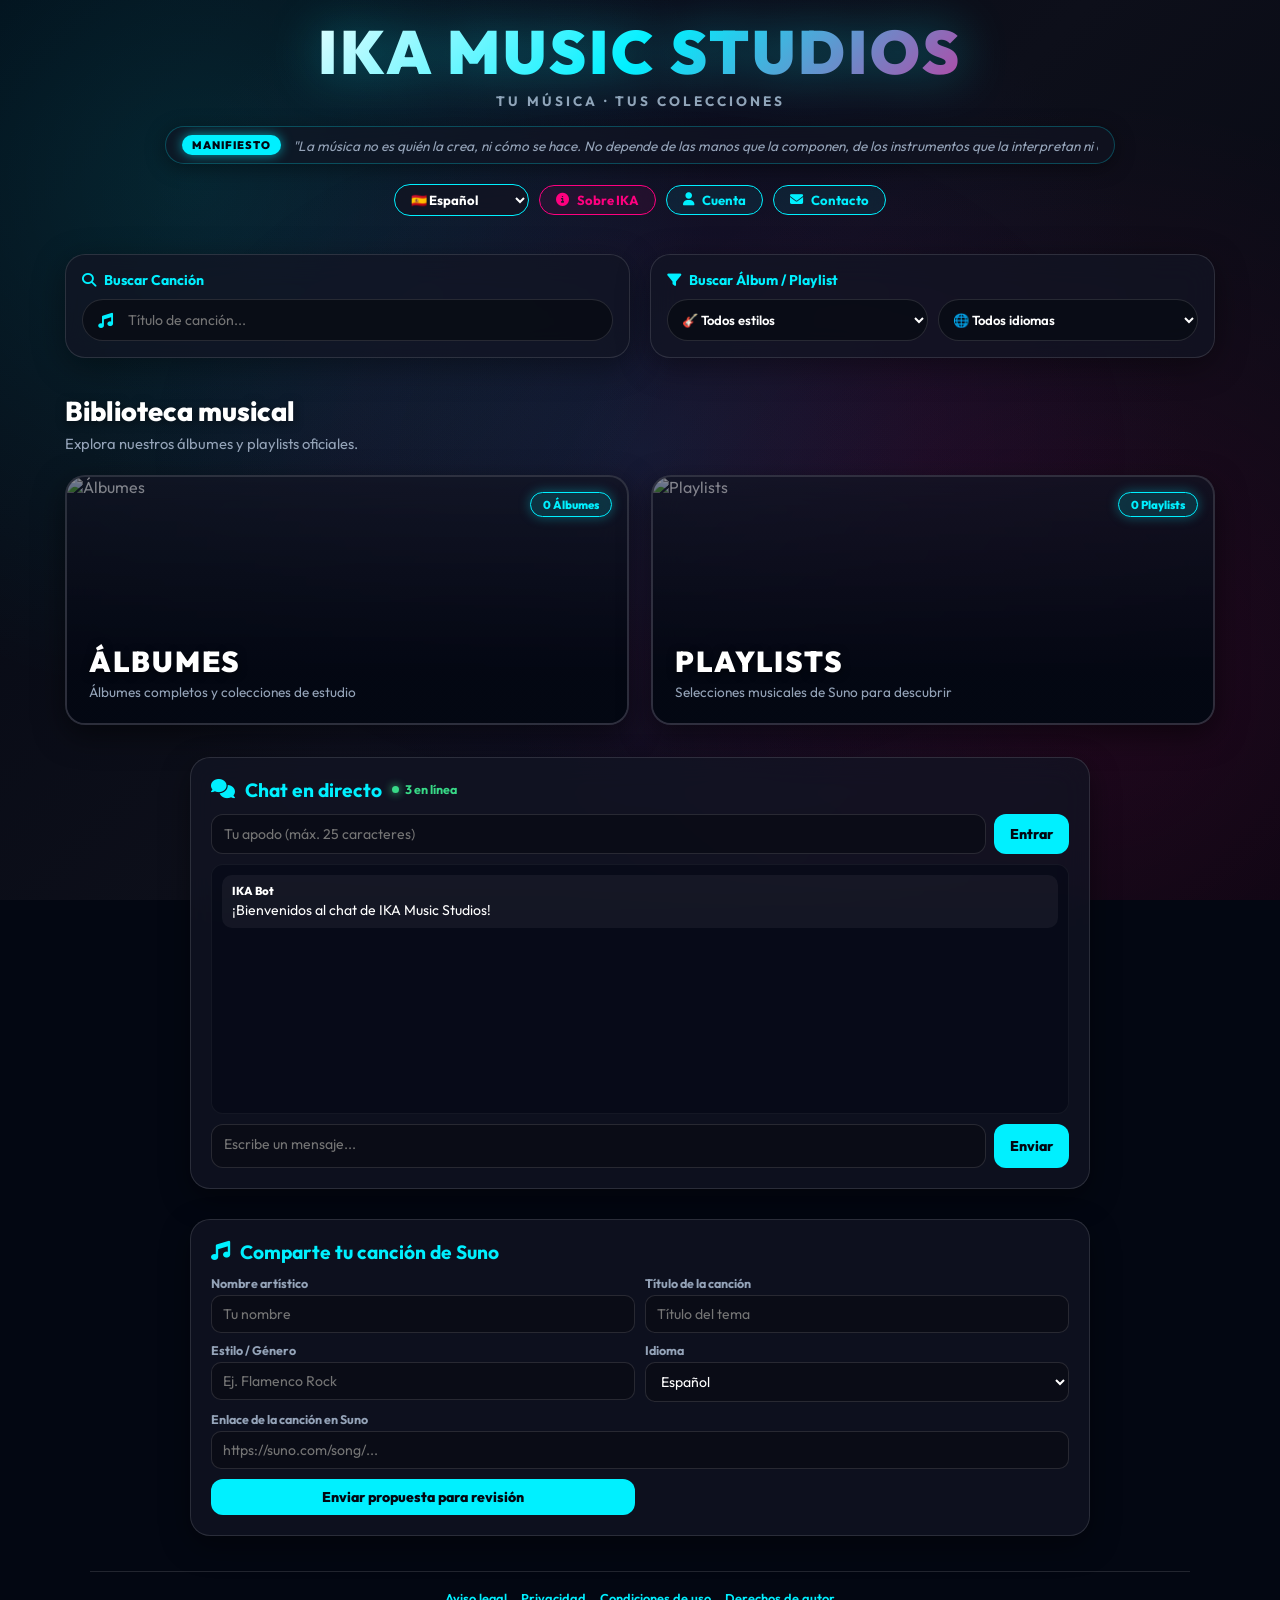
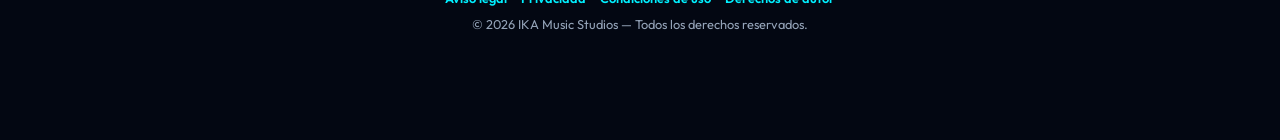
==== commit 1bb3f97a: "Update index.html" ====
--- a/index.html
+++ b/index.html
@@ -1,33 +1,1524 @@
-<!doctype html>
-<html lang="en">
+<!DOCTYPE html>
+<html lang="es">
 <head>
-<meta charset="utf-8">
-<meta name="viewport" content="width=device-width, initial-scale=1">
-<meta name="robots" content="noindex, nofollow">
-<meta name="theme-color" content="#10131b">
-<title>Ika Music — Temporary Maintenance</title>
-<style>
-:root{color-scheme:dark}*{box-sizing:border-box}
-body{margin:0;min-height:100vh;display:grid;place-items:center;padding:28px;background:radial-gradient(ellipse at 50% 0%,#252b3b 0%,#151923 48%,#0c0f15 100%);color:#f5f6fa;font-family:Inter,ui-sans-serif,system-ui,-apple-system,"Segoe UI",sans-serif}
-main{width:min(100%,680px);text-align:center;padding:54px 34px}
-.mark{width:66px;height:66px;margin:0 auto 28px;display:grid;place-items:center;border:1px solid #59647c;border-radius:20px;background:#20283a;color:#d9e2ff}
-.mark svg{width:30px;height:30px}.eyebrow{color:#aebbd6;font-size:12px;font-weight:700;letter-spacing:.2em;text-transform:uppercase}
-h1{margin:14px 0 18px;font-size:clamp(36px,7vw,58px);line-height:1.04;letter-spacing:-.045em}
-p{margin:0 auto;max-width:510px;color:#c2c8d5;font-size:17px;line-height:1.7}
-.rule{width:54px;height:3px;margin:32px auto;border-radius:4px;background:#91a9df}
-.note{color:#929bad;font-size:13px}footer{margin-top:48px;color:#687286;font-size:12px;letter-spacing:.08em}
-</style>
+    <meta charset="UTF-8">
+    <meta name="viewport" content="width=device-width, initial-scale=1.0">
+    <title>IKA Music Studios v4.7</title>
+
+    <link rel="manifest" href="manifest.json">
+    <meta name="theme-color" content="#030712">
+
+    <link href="https://fonts.googleapis.com/css2?family=Outfit:wght@300;400;600;800;900&display=swap" rel="stylesheet">
+    <link rel="stylesheet" href="https://cdnjs.cloudflare.com/ajax/libs/font-awesome/6.4.0/css/all.min.css">
+    <script src="https://cdn.jsdelivr.net/npm/@supabase/supabase-js@2"></script>
+    <style>
+        :root {
+            --bg-color: #030712;
+            --card-bg: rgba(18, 20, 35, 0.75);
+            --card-bg-solid: #121423;
+            --accent-primary: #00f0ff;
+            --accent-secondary: #ff007f;
+            --text-main: #ffffff;
+            --text-muted: #94a3b8;
+            --border-color: rgba(255, 255, 255, 0.12);
+            --gold: #ffd700;
+        }
+
+        * { box-sizing: border-box; margin: 0; padding: 0; font-family: 'Outfit', sans-serif; }
+
+        body {
+            background-color: var(--bg-color);
+            /* Atmósfera visual envolvente con degradados y destellos de estudio estilo referencia */
+            background-image: 
+                radial-gradient(circle at 15% 20%, rgba(0, 240, 255, 0.12) 0%, transparent 40%),
+                radial-gradient(circle at 85% 75%, rgba(255, 0, 127, 0.1) 0%, transparent 45%),
+                radial-gradient(circle at 50% 50%, rgba(30, 27, 75, 0.4) 0%, transparent 70%),
+                linear-gradient(135deg, #030712 0%, #0d0f1a 50%, #05060f 100%);
+            background-attachment: fixed;
+            color: var(--text-main);
+            min-height: 100vh;
+            display: flex;
+            flex-direction: column;
+            align-items: center;
+            padding: 1rem 0.8rem 5rem 0.8rem;
+            overflow-x: hidden;
+            position: relative;
+        }
+
+        /* Destellos decorativos de fondo tipo ondas de audio difuminadas */
+        body::before {
+            content: '';
+            position: fixed;
+            top: 50%; left: 50%;
+            transform: translate(-50%, -50%);
+            width: 80vw; height: 80vh;
+            background: radial-gradient(ellipse at center, rgba(0, 240, 255, 0.03) 0%, rgba(255, 0, 127, 0.02) 40%, transparent 70%);
+            pointer-events: none;
+            z-index: 0;
+        }
+
+        header { text-align: center; margin-top: 0.2rem; margin-bottom: 1.2rem; max-width: 950px; width: 100%; z-index: 2; }
+
+        header h1 {
+            font-size: clamp(2.2rem, 8vw, 3.8rem); 
+            font-weight: 900; line-height: 1.1;
+            background: linear-gradient(135deg, #ffffff 10%, var(--accent-primary) 50%, var(--accent-secondary) 100%);
+            -webkit-background-clip: text; -webkit-text-fill-color: transparent; 
+            margin-bottom: 0.4rem;
+            filter: drop-shadow(0 0 25px rgba(0,240,255,0.4));
+            letter-spacing: 3px;
+        }
+
+        header p.subtitle {
+            color: var(--text-muted);
+            font-size: 0.85rem;
+            letter-spacing: 3px;
+            margin-bottom: 1rem;
+            font-weight: 700;
+        }
+
+        /* MANIFIESTO EN CINTA / TICKER DE ESTUDIO */
+        .manifesto-ticker {
+            width: 100%;
+            max-width: 950px;
+            background: rgba(18, 20, 35, 0.65);
+            border: 1px solid rgba(0, 240, 255, 0.25);
+            border-radius: 30px;
+            padding: 8px 16px;
+            margin-bottom: 1.2rem;
+            display: flex;
+            align-items: center;
+            gap: 12px;
+            overflow: hidden;
+            white-space: nowrap;
+            backdrop-filter: blur(12px);
+            box-shadow: 0 4px 20px rgba(0, 0, 0, 0.4);
+        }
+        .manifesto-badge {
+            background: var(--accent-primary);
+            color: #030712;
+            font-size: 0.68rem;
+            font-weight: 900;
+            padding: 3px 10px;
+            border-radius: 20px;
+            text-transform: uppercase;
+            letter-spacing: 1px;
+            flex-shrink: 0;
+            box-shadow: 0 0 12px rgba(0,240,255,0.6);
+        }
+        .manifesto-text-wrap {
+            overflow: hidden;
+            width: 100%;
+            position: relative;
+        }
+        .manifesto-text {
+            display: inline-block;
+            color: var(--text-muted);
+            font-size: 0.85rem;
+            font-style: italic;
+            animation: tickerScroll 35s linear infinite;
+        }
+        .manifesto-text:hover { animation-play-state: paused; }
+
+        @keyframes tickerScroll {
+            0% { transform: translateX(100%); }
+            100% { transform: translateX(-100%); }
+        }
+
+        /* CABECERA COMPACTA */
+        .top-info-bar {
+            display: flex; justify-content: center; align-items: center; gap: 10px; flex-wrap: wrap; margin-bottom: 1.2rem; z-index: 2; position: relative;
+        }
+        .ui-language-selector { min-width: 135px; padding: 6px 12px; background: rgba(18, 20, 35, 0.85); border: 1.5px solid var(--accent-primary); color: #fff; border-radius: 30px; font-weight: 700; font-size: 0.82rem; outline: none; cursor: pointer; backdrop-filter: blur(10px); }
+        .contact-btn, .about-btn {
+            background: rgba(0, 240, 255, 0.08); border: 1px solid var(--accent-primary); color: var(--accent-primary);
+            padding: 6px 16px; border-radius: 30px; font-weight: 700; font-size: 0.82rem; text-decoration: none;
+            display: inline-flex; align-items: center; gap: 8px; transition: all 0.25s ease; cursor: pointer;
+            backdrop-filter: blur(10px);
+        }
+        .contact-btn:hover, .about-btn:hover { background: var(--accent-primary); color: #030712; box-shadow: 0 0 20px rgba(0, 240, 255, 0.7); transform: translateY(-2px); }
+        .about-btn { background: rgba(255, 0, 127, 0.08); border-color: var(--accent-secondary); color: var(--accent-secondary); }
+        .about-btn:hover { background: var(--accent-secondary); color: #fff; box-shadow: 0 0 20px rgba(255, 0, 127, 0.7); }
+
+        main { width: 100%; max-width: 1150px; z-index: 2; position: relative; }
+
+        .page-title { margin: 0 0 6px; font-size: 1.7rem; font-weight: 800; color: #fff; text-shadow: 0 2px 10px rgba(0,0,0,0.5); }
+        .page-description { color: var(--text-muted); margin: 0 0 22px; font-size: 0.92rem; }
+
+        .back-button {
+            display: inline-flex; align-items: center; gap: 8px;
+            background: rgba(0, 240, 255, 0.08); color: var(--accent-primary);
+            border: 1px solid var(--accent-primary); padding: 8px 18px; border-radius: 30px;
+            cursor: pointer; margin-bottom: 22px; font-size: 0.85rem; font-weight: 700; transition: all 0.2s ease;
+            backdrop-filter: blur(10px);
+        }
+        .back-button:hover { background: var(--accent-primary); color: #030712; box-shadow: 0 0 20px rgba(0,240,255,0.6); }
+
+        /* DOBLE BUSCADOR */
+        .search-row {
+            display: grid;
+            grid-template-columns: 1fr 1fr;
+            gap: 20px;
+            margin-bottom: 2.2rem;
+        }
+        @media (max-width: 768px) {
+            .search-row { grid-template-columns: 1fr; }
+        }
+
+        .search-box-container {
+            position: relative;
+            background: var(--card-bg);
+            border: 1px solid var(--border-color);
+            border-radius: 20px;
+            padding: 16px;
+            backdrop-filter: blur(15px);
+            box-shadow: 0 8px 32px rgba(0, 0, 0, 0.4);
+            transition: border-color 0.3s, box-shadow 0.3s;
+        }
+        .search-box-container:hover { border-color: rgba(0,240,255,0.45); box-shadow: 0 8px 32px rgba(0, 240, 255, 0.15); }
+        .search-box-container h3 {
+            font-size: 0.88rem;
+            color: var(--accent-primary);
+            margin-bottom: 10px;
+            display: flex;
+            align-items: center;
+            gap: 8px;
+            font-weight: 700;
+        }
+
+        .song-search-box {
+            position: relative;
+            display: flex;
+            align-items: center;
+        }
+        .song-search-box i {
+            position: absolute;
+            left: 16px;
+            color: var(--accent-primary);
+            font-size: 0.95rem;
+        }
+        .song-search-input {
+            width: 100%;
+            padding: 0.7rem 2.5rem 0.7rem 2.8rem;
+            border-radius: 50px;
+            border: 1.5px solid var(--border-color);
+            background: rgba(10, 12, 22, 0.85);
+            color: #fff;
+            font-size: 0.88rem;
+            outline: none;
+            transition: all 0.3s ease;
+        }
+        .song-search-input:focus {
+            border-color: var(--accent-primary);
+            box-shadow: 0 0 20px rgba(0, 240, 255, 0.35);
+        }
+        .song-search-clear {
+            position: absolute;
+            right: 14px;
+            background: none;
+            border: none;
+            color: var(--text-muted);
+            font-size: 1.1rem;
+            cursor: pointer;
+            display: none;
+        }
+        .search-results-dropdown {
+            position: absolute;
+            top: calc(100% + 6px);
+            left: 0;
+            width: 100%;
+            background: #101222;
+            border: 2px solid var(--accent-primary);
+            border-radius: 16px;
+            box-shadow: 0 15px 40px rgba(0,0,0,0.9), 0 0 25px rgba(0, 240, 255, 0.25);
+            max-height: 280px;
+            overflow-y: auto;
+            z-index: 100;
+            display: none;
+        }
+        .search-result-item {
+            padding: 10px 14px;
+            display: flex;
+            align-items: center;
+            justify-content: space-between;
+            gap: 10px;
+            border-bottom: 1px solid var(--border-color);
+            cursor: pointer;
+            transition: background 0.2s ease;
+        }
+        .search-result-item:last-child { border-bottom: none; }
+        .search-result-item:hover { background: rgba(0, 240, 255, 0.15); }
+        .search-result-info { display: flex; flex-direction: column; gap: 2px; }
+        .search-result-title { font-weight: 800; color: #fff; font-size: 0.88rem; }
+        .search-result-meta { font-size: 0.72rem; color: var(--text-muted); }
+        .search-result-badge {
+            background: rgba(255, 0, 127, 0.2);
+            color: var(--accent-secondary);
+            border: 1px solid var(--accent-secondary);
+            padding: 2px 8px;
+            border-radius: 20px;
+            font-size: 0.65rem;
+            font-weight: 800;
+            text-transform: uppercase;
+        }
+
+        .collection-filters-row {
+            display: grid;
+            grid-template-columns: 1fr 1fr;
+            gap: 10px;
+        }
+        .collection-filter-select {
+            width: 100%;
+            padding: 0.7rem 10px;
+            border-radius: 30px;
+            border: 1.5px solid var(--border-color);
+            background: rgba(10, 12, 22, 0.85);
+            color: #fff;
+            font-size: 0.82rem;
+            font-weight: 600;
+            outline: none;
+            cursor: pointer;
+        }
+        .collection-filter-select:focus { border-color: var(--accent-primary); }
+
+        /* TARJETAS DE CATEGORÍA */
+        .category-grid { display: grid; grid-template-columns: repeat(2, 1fr); gap: 22px; margin-bottom: 2rem; }
+        .category-card {
+            position: relative; min-height: 250px; overflow: hidden; border-radius: 20px; cursor: pointer;
+            background: var(--card-bg); border: 2px solid var(--border-color); display: flex; align-items: flex-end;
+            transition: all 0.35s ease; backdrop-filter: blur(15px);
+            box-shadow: 0 10px 30px rgba(0, 0, 0, 0.5);
+        }
+        .category-card:hover { transform: translateY(-6px); border-color: var(--accent-primary); box-shadow: 0 0 40px rgba(0,240,255,0.4); }
+        .category-card img { position: absolute; width: 100%; height: 100%; object-fit: cover; inset: 0; opacity: 0.5; transition: transform 0.4s ease, opacity 0.4s ease; }
+        .category-card:hover img { transform: scale(1.05); opacity: 0.68; }
+        .category-card::after { content: ""; position: absolute; inset: 0; background: linear-gradient(to top, rgba(3,7,18,0.95) 20%, transparent 100%); }
+        
+        .category-badge-count {
+            position: absolute; top: 15px; right: 15px; z-index: 2;
+            background: rgba(0, 240, 255, 0.15); border: 1px solid var(--accent-primary);
+            color: var(--accent-primary); padding: 4px 12px; border-radius: 20px;
+            font-size: 0.72rem; font-weight: 800; backdrop-filter: blur(10px);
+            box-shadow: 0 0 12px rgba(0,240,255,0.35);
+        }
+
+        .category-content { position: relative; z-index: 1; padding: 22px; width: 100%; }
+        .category-content h2 { margin: 0 0 4px; font-size: 1.8rem; font-weight: 900; letter-spacing: 2px; color: #fff; text-shadow: 0 2px 8px rgba(0,0,0,0.6); }
+        .category-content p { margin: 0; color: var(--text-muted); font-size: 0.85rem; }
+
+        /* FILTROS DENTRO DE CATEGORÍA */
+        .filters-bar {
+            display: flex; gap: 15px; flex-wrap: wrap; margin-bottom: 22px;
+            background: var(--card-bg); padding: 15px; border-radius: 16px; border: 1px solid var(--border-color);
+            backdrop-filter: blur(15px); box-shadow: 0 8px 30px rgba(0,0,0,0.4);
+        }
+        .filter-group { display: flex; flex-direction: column; gap: 6px; flex: 1; min-width: 200px; }
+        .filter-group label { font-size: 0.78rem; color: var(--accent-primary); font-weight: 700; }
+        .filter-group select {
+            background: rgba(10, 12, 22, 0.85); border: 1px solid var(--border-color); color: var(--text-main);
+            padding: 9px 12px; border-radius: 10px; font-size: 0.85rem; outline: none; font-weight: 600;
+        }
+        .filter-group select:focus { border-color: var(--accent-primary); }
+
+        /* COLECCIONES GRID */
+        .collection-grid { display: grid; grid-template-columns: repeat(auto-fill, minmax(210px, 1fr)); gap: 20px; }
+        .collection-card {
+            background: var(--card-bg); border: 1px solid var(--border-color); border-radius: 16px; padding: 12px;
+            cursor: pointer; transition: all 0.3s ease; backdrop-filter: blur(15px);
+            box-shadow: 0 8px 25px rgba(0,0,0,0.4);
+        }
+        .collection-card:hover { transform: translateY(-5px); border-color: var(--accent-primary); box-shadow: 0 10px 30px rgba(0, 240, 255, 0.3); }
+        .collection-card img { width: 100%; aspect-ratio: 1; object-fit: cover; border-radius: 12px; display: block; }
+        .collection-card h3 { margin: 10px 0 4px; font-size: 1rem; font-weight: 800; color: #fff; }
+        .collection-meta { display: flex; gap: 6px; margin-top: 8px; flex-wrap: wrap; align-items: center; }
+        .badge {
+            background: rgba(0, 240, 255, 0.12); color: var(--accent-primary); padding: 3px 7px;
+            border-radius: 6px; font-size: 0.65rem; text-transform: uppercase; font-weight: 800; border: 1px solid rgba(0, 240, 255, 0.25);
+        }
+
+        /* DETALLE DE COLECCIÓN Y REPRODUCTOR CON DOBLE ESCUDO PROTECTOR */
+        .collection-layout { display: grid; grid-template-columns: minmax(280px, .85fr) minmax(320px, 1.15fr); gap: 22px; align-items: start; }
+        .collection-info, .player-panel {
+            background: var(--card-bg); border-radius: 20px; padding: 22px; border: 1px solid var(--border-color); backdrop-filter: blur(15px);
+            box-shadow: 0 10px 35px rgba(0,0,0,0.45);
+        }
+        .cover { width: 100%; max-width: 300px; aspect-ratio: 1; object-fit: cover; display: block; margin: 0 auto 18px; border-radius: 16px; border: 2px solid var(--accent-primary); box-shadow: 0 0 25px rgba(0,240,255,0.3); }
+        .collection-info h2 { text-align: center; margin: 6px 0 4px; font-size: 1.4rem; font-weight: 800; }
+        .author { text-align: center; color: var(--text-muted); font-size: 0.82rem; margin: 0 0 20px; font-weight: 600; }
+        .track-list { display: flex; flex-direction: column; gap: 8px; }
+        .track {
+            width: 100%; border: 1px solid var(--border-color); border-radius: 12px; padding: 11px;
+            background: rgba(10, 12, 22, 0.65); color: var(--text-main); text-align: left; cursor: pointer;
+            font-size: 0.88rem; display: flex; align-items: center; gap: 10px; transition: all 0.2s ease;
+        }
+        .track:hover { border-color: var(--accent-primary); background: rgba(0, 240, 255, 0.1); }
+        .track.active { border-color: var(--accent-secondary); background: rgba(255, 0, 127, 0.15); box-shadow: 0 0 15px rgba(255, 0, 127, 0.3); }
+        .track-number { color: var(--accent-primary); min-width: 22px; font-size: 0.82rem; font-weight: 800; }
+
+        .player-panel { position: sticky; top: 15px; }
+        .player-panel h3 { margin: 0 0 4px; font-size: 1.2rem; color: #fff; font-weight: 800; }\n.player-panel .player-heading { display: flex; align-items: center; gap: 9px; letter-spacing: 1px; }\n.player-panel .player-heading i { color: var(--accent-primary); font-size: 1.05rem; text-shadow: 0 0 12px rgba(0,240,255,0.45); }
+        .now-playing { color: var(--accent-primary); margin: 0 0 14px; font-size: 0.88rem; font-weight: 700; min-height: 18px; }
+        
+        .player-container {
+            width: 100%; height: 420px; border-radius: 16px; background: #05070f; overflow: hidden;
+            position: relative; border: 2px solid var(--accent-primary); box-shadow: 0 0 30px rgba(0,240,255,0.25);
+        }
+        
+        /* ESCUDOS DE MARCA: INTEGRAN VISUALMENTE EL EMBED DE SUNO EN IKA */
+        .player-shield-top,
+        .player-shield-bottom {
+            position: absolute; right: 0;
+            background: linear-gradient(135deg, #121423 0%, #05070f 100%);
+            z-index: 99; display: flex; align-items: center; justify-content: center;
+            box-shadow: -2px 2px 12px rgba(0,0,0,0.55);
+            border-color: var(--accent-primary); border-style: solid;
+        }
+        .player-shield-top {
+            top: 0; width: 190px; height: 60px;
+            border-width: 0 0 2px 2px; border-bottom-left-radius: 16px;
+            gap: 8px;
+        }
+        .on-air-indicator {
+            width: 8px; height: 8px; background-color: var(--accent-secondary); border-radius: 50%;
+            box-shadow: 0 0 10px var(--accent-secondary); animation: pulseGlow 1.5s infinite alternate;
+        }
+        @keyframes pulseGlow {
+            0% { opacity: 0.4; transform: scale(0.9); }
+            100% { opacity: 1; transform: scale(1.2); box-shadow: 0 0 15px var(--accent-secondary); }
+        }
+        .player-shield-top span,
+        .player-shield-bottom span {
+            color: var(--accent-primary); font-size: 0.72rem; font-weight: 900;
+            letter-spacing: 2px; text-transform: uppercase; text-shadow: 0 0 8px rgba(0,240,255,0.6);
+        }
+        .player-shield-bottom {
+            bottom: 0; width: 210px; height: 50px;
+            border-width: 2px 0 0 2px; border-top-left-radius: 16px;
+        }
+        /* La acción de playlist queda debajo del embed para no perder funcionalidad */
+        .player-actions { display: flex; justify-content: flex-end; margin-top: 10px; }
+        .add-playlist-btn {
+            background: rgba(0, 240, 255, 0.12); border: 1px solid var(--accent-primary); color: var(--accent-primary);
+            padding: 7px 14px; border-radius: 20px; font-weight: 800; font-size: 0.75rem;
+            display: inline-flex; align-items: center; gap: 6px; cursor: pointer; transition: all 0.25s ease;
+        }
+        .add-playlist-btn:hover { background: var(--accent-primary); color: #030712; box-shadow: 0 0 20px rgba(0,240,255,0.7); transform: scale(1.03); }
+
+        .player-frame { width: 100%; height: 100%; border: 0; display: block; }
+
+        .player-navigation { display: flex; justify-content: space-between; gap: 12px; margin-top: 14px; }
+        .nav-track {
+            flex: 1; padding: 11px 10px; border: 1px solid var(--accent-primary); border-radius: 30px;
+            background: rgba(0, 240, 255, 0.08); color: var(--accent-primary); cursor: pointer;
+            font-size: 0.82rem; font-weight: 800; transition: all 0.2s; backdrop-filter: blur(10px);
+        }
+        .nav-track:hover:not(:disabled) { background: var(--accent-primary); color: #030712; box-shadow: 0 0 20px rgba(0,240,255,0.5); }
+        .nav-track:disabled { opacity: 0.3; cursor: not-allowed; border-color: var(--border-color); color: var(--text-muted); }
+        .track-counter { text-align: center; color: var(--text-muted); font-size: 0.78rem; margin: 10px 0 0; font-weight: 600; }
+
+        /* SECCIONES COMUNITARIAS Y LEGALES */
+        .community-section {
+            width: 100%; max-width: 900px; margin: 30px auto 0; padding: 20px;
+            border: 1px solid var(--border-color); border-radius: 20px; background: var(--card-bg);
+            box-shadow: 0 10px 30px rgba(0,0,0,0.4); backdrop-filter: blur(15px);
+        }
+        .community-section h2 { font-size: 1.2rem; color: var(--accent-primary); display: flex; align-items: center; gap: 10px; margin-bottom: 12px; }
+        
+        /* CHAT */
+        .chat-online { font-size: 0.78rem; color: #38d987; display: flex; align-items: center; gap: 6px; }
+        .chat-online:before { content: ''; width: 7px; height: 7px; border-radius: 50%; background: #38d987; box-shadow: 0 0 8px #38d987; }
+        .chat-login { display: grid; grid-template-columns: minmax(0,1fr) auto; gap: 8px; margin-bottom: 10px; }
+        .chat-login input, .chat-compose textarea {
+            width: 100%; padding: 10px 12px; border-radius: 12px; border: 1px solid var(--border-color);
+            background: rgba(10, 12, 22, 0.8); color: #fff; font: inherit; outline: none; font-size: 0.88rem;
+        }
+        .chat-messages {
+            height: 250px; overflow-y: auto; display: flex; flex-direction: column; gap: 8px; padding: 10px;
+            border-radius: 12px; background: rgba(3, 7, 18, 0.5); border: 1px solid rgba(255,255,255,0.05);
+        }
+        .chat-message { padding: 8px 10px; border-radius: 10px; background: rgba(255,255,255,0.05); text-align: left; }
+        .chat-message.own { border: 1px solid rgba(0,240,255,0.3); background: rgba(0,240,255,0.08); }
+        .chat-message-meta { display: flex; align-items: center; gap: 8px; margin-bottom: 3px; font-size: 0.72rem; color: var(--text-muted); }
+        .chat-message-author { font-weight: 800; color: #fff; }
+        .chat-message-body { font-size: 0.88rem; line-height: 1.4; }
+        .chat-compose { display: grid; grid-template-columns: minmax(0,1fr) auto; gap: 8px; margin-top: 10px; }
+        .chat-compose textarea { resize: none; height: 44px; }
+        .btn-primary { border: 0; border-radius: 12px; padding: 9px 16px; background: var(--accent-primary); color: #030712; font-weight: 800; cursor: pointer; transition: all 0.2s; font-size: 0.88rem; }
+        .btn-primary:hover { box-shadow: 0 0 20px rgba(0,240,255,0.7); }
+
+        /* COLABORADORES */
+        .collab-form { display: grid; grid-template-columns: repeat(2, minmax(0,1fr)); gap: 10px; }
+        .collab-field { display: flex; flex-direction: column; gap: 4px; }
+        .collab-field.full { grid-column: 1/-1; }
+        .collab-field label { font-size: 0.78rem; color: var(--text-muted); font-weight: 700; }
+        .collab-field input, .collab-field select, .collab-field textarea {
+            width: 100%; padding: 9px 11px; border: 1px solid var(--border-color); border-radius: 10px;
+            background: rgba(10, 12, 22, 0.8); color: #fff; font: inherit; outline: none; font-size: 0.88rem;
+        }
+
+        /* BOTÓN FLOTANTE VOLVER ARRIBA */
+        .scroll-top-btn {
+            position: fixed; bottom: 25px; left: 25px; transform: translateY(100px);
+            opacity: 0; visibility: hidden; background: rgba(18, 20, 35, 0.9); border: 2px solid var(--accent-primary);
+            color: var(--accent-primary); padding: 10px 16px; border-radius: 50px; font-weight: 800; font-size: 0.82rem;
+            cursor: pointer; z-index: 999; box-shadow: 0 0 25px rgba(0, 240, 255, 0.4);
+            transition: all 0.3s ease; display: flex; align-items: center; gap: 6px;
+            backdrop-filter: blur(10px);
+        }
+        .scroll-top-btn.visible { opacity: 1; visibility: visible; transform: translateY(0); }
+        .scroll-top-btn:hover { background: var(--accent-primary); color: #030712; box-shadow: 0 0 35px rgba(0, 240, 255, 0.8); }
+
+        /* FOOTER & MODALES */
+        footer { width: 100%; max-width: 1100px; margin: 35px auto 10px; padding: 18px 16px; border-top: 1px solid var(--border-color); text-align: center; color: var(--text-muted); font-size: 0.8rem; }
+        .footer-links { display: flex; justify-content: center; gap: 14px; flex-wrap: wrap; margin-bottom: 10px; }
+        .footer-links button { border: 0; background: none; color: var(--accent-primary); font: inherit; cursor: pointer; font-weight: 600; }
+        .footer-links button:hover { text-decoration: underline; }
+
+        .modal { display: none; position: fixed; top: 0; left: 0; width: 100%; height: 100%; background: rgba(3,7,18,0.85); justify-content: center; align-items: center; padding: 1rem; z-index: 1000; backdrop-filter: blur(12px); }
+        .modal-content { background: #121423; border: 2px solid var(--accent-primary); padding: 1.6rem; border-radius: 22px; max-width: 500px; width: 100%; position: relative; box-shadow: 0 0 50px rgba(0,240,255,0.45); }
+        .close-modal { position: absolute; top: 0.9rem; right: 0.9rem; background: none; border: none; color: #fff; font-size: 1.4rem; cursor: pointer; }
+        .form-group { margin-bottom: 0.9rem; }
+        .form-group label { display: block; margin-bottom: 0.3rem; color: var(--text-muted); font-size: 0.82rem; font-weight: 600; }
+        .form-group input { width: 100%; padding: 0.75rem; border-radius: 10px; border: 1px solid var(--border-color); background: #080a14; color: #fff; outline: none; font-size: 0.92rem; }
+
+        [hidden] { display: none !important; }
+
+        @media (max-width: 768px) {
+            .category-grid { grid-template-columns: 1fr; }
+            .collection-layout { grid-template-columns: 1fr; }
+            .collab-form { grid-template-columns: 1fr; }
+            .player-panel { position: static; }
+            .player-container { height: 400px; }
+            .player-shield-top { width: 158px; height: 48px; }
+            .player-shield-bottom { width: 176px; height: 42px; }
+            .player-shield-top span, .player-shield-bottom span { font-size: 0.62rem; letter-spacing: 1.5px; }
+            .player-actions { justify-content: center; }
+            .scroll-top-btn { left: 50%; transform: translateX(-50%) translateY(100px); }
+            .scroll-top-btn.visible { transform: translateX(-50%) translateY(0); }
+        }
+    </style>
 </head>
 <body>
-<main>
-<div class="mark" aria-hidden="true"><svg viewBox="0 0 24 24" fill="none" stroke="currentColor" stroke-width="1.7" stroke-linecap="round" stroke-linejoin="round"><path d="M9 18V5l12-2v13"/><circle cx="6" cy="18" r="3"/><circle cx="18" cy="16" r="3"/></svg></div>
-<div class="eyebrow">Ika Music</div>
-<h1>We’ll be back soon.</h1>
-<p>Ika Music is temporarily offline while we complete platform maintenance and improve the security of our music library.</p>
-<div class="rule"></div>
-<p class="note">Thank you for your patience. Please check back soon.</p>
-<footer>IKA MUSIC · TEMPORARY MAINTENANCE</footer>
-</main>
+
+    <header>
+        <h1>IKA MUSIC STUDIOS</h1>
+        <p class="subtitle">TU MÚSICA · TUS COLECCIONES</p>
+
+        <!-- MANIFIESTO EN CINTA CONTINUA (TICKER) -->
+        <div class="manifesto-ticker">
+            <span class="manifesto-badge">Manifiesto</span>
+            <div class="manifesto-text-wrap">
+                <span class="manifesto-text">"La música no es quién la crea, ni cómo se hace. No depende de las manos que la componen, de los instrumentos que la interpretan ni de la tecnología que la hace posible. La música es una sucesión de sonidos que se encuentran, se enlazan y despiertan algo en nosotros. Es emoción, compañía, recuerdo y alegría. Si te hace sentir, es música."</span>
+            </div>
+        </div>
+
+        <div class="top-info-bar">
+            <select id="ui-language-selector" class="ui-language-selector" onchange="changeInterfaceLanguage(this.value)">
+                <option value="es" selected>🇪🇸 Español</option>
+                <option value="en">🇬🇧 English</option>
+                <option value="fr">🇫🇷 Français</option>
+                <option value="tr">🇹🇷 Türkçe</option>
+                <option value="de">🇩🇪 Deutsch</option>
+                <option value="ru">🇷🇺 Русский</option>
+                <option value="ar">🇸🇦 العربية</option>
+                <option value="zh">🇨🇳 中文</option>
+                <option value="el">🇬🇷 Ελληνικά</option>
+            </select>
+            <button class="about-btn" onclick="openAboutModal()"><i class="fa-solid fa-circle-info"></i> <span data-i18n="about">Sobre IKA</span></button>
+            <button class="contact-btn" onclick="openAccountModal()"><i class="fa-solid fa-user"></i> <span id="account-label">Cuenta</span></button>
+            <a href="mailto:ikamusicstudios@gmail.com" class="contact-btn"><i class="fa-solid fa-envelope"></i> <span>Contacto</span></a>
+        </div>
+    </header>
+
+    <main>
+
+        <!-- PÁGINA PRINCIPAL -->
+        <section id="home-page">
+
+            <!-- DOBLE BUSCADOR -->
+            <div class="search-row">
+                <!-- Buscador por título de canción -->
+                <div class="search-box-container">
+                    <h3><i class="fa-solid fa-magnifying-glass"></i> <span data-i18n="Buscar Canción">Buscar Canción</span></h3>
+                    <div class="song-search-box">
+                        <i class="fa-solid fa-music"></i>
+                        <input type="text" id="song-search-input" class="song-search-input" placeholder="Título de canción..." oninput="handleSongSearchInput()">
+                        <button id="song-search-clear" class="song-search-clear" onclick="clearSongSearch()">&times;</button>
+                    </div>
+                    <div id="search-results-dropdown" class="search-results-dropdown"></div>
+                </div>
+
+                <!-- Buscador directo por Idioma y Estilo -->
+                <div class="search-box-container">
+                    <h3><i class="fa-solid fa-filter"></i> <span data-i18n="Buscar Álbum / Playlist">Buscar Álbum / Playlist</span></h3>
+                    <div class="collection-filters-row">
+                        <select id="quick-filter-style" class="collection-filter-select" onchange="handleQuickCollectionFilter()">
+                            <option value="all">🎸 Todos estilos</option>
+                            <option value="rock">Rock</option>
+                            <option value="pop">Pop</option>
+                            <option value="flamenco">Flamenco / Rumba</option>
+                            <option value="folk">Folk</option>
+                            <option value="electronic">Electronic</option>
+                            <option value="balada">Balada</option>
+                        </select>
+                        <select id="quick-filter-lang" class="collection-filter-select" onchange="handleQuickCollectionFilter()">
+                            <option value="all">🌐 Todos idiomas</option>
+                            <option value="es">Español 🇪🇸</option>
+                            <option value="en">Inglés 🇬🇧</option>
+                            <option value="ru">Ruso 🇷🇺</option>
+                            <option value="fr">Francés 🇫🇷</option>
+                            <option value="it">Italiano 🇮🇹</option>
+                        </select>
+                    </div>
+                </div>
+            </div>
+
+            <h2 class="page-title" data-i18n="Biblioteca musical">Biblioteca musical</h2>
+            <p class="page-description" data-i18n="Explora nuestros álbumes y playlists oficiales.">Explora nuestros álbumes y playlists oficiales.</p>
+
+            <div class="category-grid">
+                <div class="category-card" onclick="showCategory('album')">
+                    <img src="https://cdn2.suno.ai/image_3c4d1042-6bfa-4c60-b7fd-8d928e43828c.jpeg?width=720" alt="Álbumes">
+                    <div class="category-badge-count" id="album-count-badge">0 Álbumes</div>
+                    <div class="category-content">
+                        <h2 data-i18n="ÁLBUMES">ÁLBUMES</h2>
+                        <p data-i18n="Álbumes completos y colecciones de estudio">Álbumes completos y colecciones de estudio</p>
+                    </div>
+                </div>
+
+                <div class="category-card" onclick="showCategory('playlist')">
+                    <img src="https://cdn2.suno.ai/image_adbb9fd1-b6bf-41c3-9a3e-959fd5edca26.jpeg" alt="Playlists">
+                    <div class="category-badge-count" id="playlist-count-badge">0 Playlists</div>
+                    <div class="category-content">
+                        <h2 data-i18n="PLAYLISTS">PLAYLISTS</h2>
+                        <p data-i18n="Selecciones musicales de Suno para descubrir">Selecciones musicales de Suno para descubrir</p>
+                    </div>
+                </div>
+            </div>
+        </section>
+
+        <!-- LISTADO DE COLECCIONES CON FILTROS -->
+        <section id="category-page" hidden>
+            <button class="back-button" onclick="goHome()">
+                <i class="fa-solid fa-arrow-left"></i> Volver al inicio
+            </button>
+
+            <h2 class="page-title" id="category-title"></h2>
+            <p class="page-description" id="category-description"></p>
+
+            <div class="filters-bar">
+                <div class="filter-group">
+                    <label for="filter-style">Filtrar por Estilo:</label>
+                    <select id="filter-style" onchange="renderCollectionList()">
+                        <option value="all">Todos los estilos</option>
+                        <option value="rock">Rock</option>
+                        <option value="pop">Pop</option>
+                        <option value="flamenco">Flamenco / Rumba</option>
+                        <option value="folk">Folk</option>
+                        <option value="electronic">Electronic / Dance</option>
+                        <option value="balada">Balada / Acústico</option>
+                    </select>
+                </div>
+
+                <div class="filter-group">
+                    <label for="filter-language">Filtrar por Idioma:</label>
+                    <select id="filter-language" onchange="renderCollectionList()">
+                        <option value="all">🌐 Todos los idiomas</option>
+                        <option value="es">Español 🇪🇸</option>
+                        <option value="en">Inglés 🇬🇧</option>
+                        <option value="ru">Ruso 🇷🇺</option>
+                        <option value="fr">Francés 🇫🇷</option>
+                        <option value="it">Italiano 🇮🇹</option>
+                        <option value="instrumental">Instrumental 🎼</option>
+                    </select>
+                </div>
+            </div>
+
+            <div class="collection-grid" id="collection-grid"></div>
+        </section>
+
+        <!-- DETALLE DE COLECCIÓN Y REPRODUCTOR SUNO (CON DOBLE ESCUDO PROTECTOR) -->
+        <section id="detail-page" hidden>
+            <button class="back-button" onclick="backToCategory()">
+                <i class="fa-solid fa-arrow-left"></i> Volver al listado
+            </button>
+
+            <div class="collection-layout">
+                <div class="collection-info">
+                    <img class="cover" id="cover" src="" alt="Portada">
+                    <h2 id="collection-title"></h2>
+                    <p class="author" id="author"></p>
+                    <div class="track-list" id="track-list"></div>
+                </div>
+
+                <div class="player-panel">
+                    <h3 class="player-heading"><i class="fa-solid fa-headphones"></i> IKA MUSIC PLAYER</h3>
+                    <p class="now-playing" id="now-playing">Selecciona una canción</p>
+
+                    <div class="player-container" id="player-container">
+                        <!-- ESCUDO SUPERIOR -->
+                        <div class="player-shield-top">
+                            <div class="on-air-indicator"></div>
+                            <span>IKA MUSIC</span>
+                        </div>
+                        
+                        <!-- ESCUDO INFERIOR: CUBRE LA ZONA DE MARCA DEL EMBED -->
+                        <div class="player-shield-bottom" aria-label="IKA Music Player">
+                            <span>IKA MUSIC PLAYER</span>
+                        </div>
+
+                        <iframe class="player-frame" src="" title="IKA Music Player" allow="autoplay; encrypted-media" allowfullscreen></iframe>
+                    </div>
+
+                    <div class="player-actions">
+                        <button class="add-playlist-btn" onclick="addToUserPlaylist()">
+                            <i class="fa-solid fa-plus"></i> Añadir a mi Playlist
+                        </button>
+                    </div>
+
+                    <div class="player-navigation">
+                        <button class="nav-track" id="previous-button" onclick="previousTrack()">← Anterior</button>
+                        <button class="nav-track" id="next-button" onclick="nextTrack()">Siguiente →</button>
+                    </div>
+
+                    <p class="track-counter" id="track-counter"></p>
+                </div>
+            </div>
+        </section>
+
+        <!-- CHAT EN DIRECTO -->
+        <section class="community-section">
+            <h2><i class="fa-solid fa-comments"></i> Chat en directo <span class="chat-online" id="chat-online">3 en línea</span></h2>
+            <div class="chat-login">
+                <input id="chat-nickname" type="text" maxlength="25" placeholder="Tu apodo (máx. 25 caracteres)">
+                <button class="btn-primary" onclick="saveNickname()">Entrar</button>
+            </div>
+            <div class="chat-messages" id="chat-messages">
+                <div class="chat-message"><div class="chat-message-meta"><span class="chat-message-author">IKA Bot</span></div><div class="chat-message-body">¡Bienvenidos al chat de IKA Music Studios!</div></div>
+            </div>
+            <div class="chat-compose">
+                <textarea id="chat-input" placeholder="Escribe un mensaje..."></textarea>
+                <button class="btn-primary" onclick="sendChatMessage()">Enviar</button>
+            </div>
+        </section>
+
+        <!-- COMPARTE TU CANCIÓN -->
+        <section class="community-section">
+            <h2><i class="fa-solid fa-music"></i> Comparte tu canción de Suno</h2>
+            <form class="collab-form" onsubmit="submitCollabSong(event)">
+                <div class="collab-field"><label>Nombre artístico</label><input required placeholder="Tu nombre"></div>
+                <div class="collab-field"><label>Título de la canción</label><input required placeholder="Título del tema"></div>
+                <div class="collab-field"><label>Estilo / Género</label><input required placeholder="Ej. Flamenco Rock"></div>
+                <div class="collab-field"><label>Idioma</label><select><option>Español</option><option>Inglés</option><option>Otro</option></select></div>
+                <div class="collab-field full"><label>Enlace de la canción en Suno</label><input type="url" required placeholder="https://suno.com/song/..."></div>
+                <button class="btn-primary full" type="submit">Enviar propuesta para revisión</button>
+            </form>
+        </section>
+
+    </main>
+
+    <!-- BOTÓN FLOTANTE VOLVER ARRIBA -->
+    <button id="scroll-top-btn" class="scroll-top-btn" onclick="scrollToTop()">
+        <i class="fa-solid fa-arrow-up"></i> <span>Arriba</span>
+    </button>
+
+    <footer>
+        <nav class="footer-links">
+            <button onclick="openLegalModal('notice')">Aviso legal</button>
+            <button onclick="openLegalModal('privacy')">Privacidad</button>
+            <button onclick="openLegalModal('terms')">Condiciones de uso</button>
+            <button onclick="openLegalModal('copyright')">Derechos de autor</button>
+        </nav>
+        <div>© 2026 IKA Music Studios — Todos los derechos reservados.</div>
+    </footer>
+
+    <!-- MODAL SOBRE NOSOTROS -->
+    <div class="modal" id="about-modal">
+        <div class="modal-content" style="max-width: 560px;">
+            <button class="close-modal" onclick="closeModal('about-modal')">&times;</button>
+            <h2 style="margin-bottom: 12px; color: var(--accent-primary);">Sobre IKA Music Studios</h2>
+            <p style="color: var(--text-muted); line-height: 1.6; margin-bottom: 12px;">Somos dos amigos con una misma obsesión: la música. Si has acabado en este rincón de la red, lo más probable es que compartas esa misma pasión con nosotros.</p>
+            <p style="color: var(--text-muted); line-height: 1.6; margin-bottom: 12px;">Disfrutamos componiendo, produciendo y dando forma a nuestras canciones aprovechando al máximo las herramientas de hoy en día. Sin grandes sellos, sin trampa ni cartón.</p>
+            <p style="color: var(--accent-primary); font-weight: 700; line-height: 1.6;">Sin publicidad y sin interrupciones... Solo pura pasión por la música.</p>
+        </div>
+    </div>
+
+    <!-- MODAL CUENTA -->
+    <div class="modal" id="account-modal">
+        <div class="modal-content">
+            <button class="close-modal" onclick="closeModal('account-modal')">&times;</button>
+            <h2>Cuenta IKA Studios</h2>
+            <div class="form-group" style="margin-top: 15px;"><label>Email</label><input type="email" placeholder="tu@email.com"></div>
+            <div class="form-group"><label>Contraseña</label><input type="password" placeholder="••••••••"></div>
+            <button class="btn-primary" style="width: 100%;">Iniciar Sesión</button>
+        </div>
+    </div>
+
+    <!-- MODAL AÑADIR A PLAYLIST DE USUARIO -->
+    <div class="modal" id="add-playlist-modal">
+        <div class="modal-content" style="max-width: 440px;">
+            <button class="close-modal" onclick="closeModal('add-playlist-modal')">&times;</button>
+            <h2 style="color: var(--accent-primary); margin-bottom: 10px;"><i class="fa-solid fa-list-plus"></i> Guardar en mi Playlist</h2>
+            <p style="color: var(--text-muted); font-size: 0.88rem; margin-bottom: 15px;">Añade "<strong id="playlist-target-song-title" style="color:#fff;">-</strong>" a una de tus listas personales:</p>
+            
+            <div class="form-group">
+                <label>Selecciona tu lista:</label>
+                <select id="user-playlist-select" style="width:100%; padding:10px; border-radius:10px; border:1px solid var(--border-color); background:#080a14; color:#fff; font-size:0.9rem; outline:none;">
+                    <option value="mis_favoritas">⭐ Mis Favoritas</option>
+                    <option value="para_el_coche">🚗 Para el coche</option>
+                    <option value="rock_noche">🌙 Rock de medianoche</option>
+                </select>
+            </div>
+            
+            <button class="btn-primary" style="width: 100%; margin-top: 10px;" onclick="confirmAddToPlaylist()">Confirmar y Guardar</button>
+        </div>
+    </div>
+
+    <!-- MODAL LEGAL -->
+    <div class="modal" id="legal-modal">
+        <div class="modal-content" style="max-width: 630px;">
+            <button class="close-modal" onclick="closeModal('legal-modal')">&times;</button>
+            <h2 id="legal-title">Información legal</h2>
+            <div id="legal-body" style="color: var(--text-muted); line-height: 1.6; margin-top: 15px; max-height: 60vh; overflow-y: auto;"></div>
+        </div>
+    </div>
+
+    <script>
+        const supabaseUrl = 'https://mouvifqcmdlypegtyjfw.supabase.co';
+        const supabaseKey = 'sb_publishable_5bqnQQBhY5QRnhGW9p7fuA_C4Y2crZP';
+        const _supabase = supabase.createClient(supabaseUrl, supabaseKey);
+
+        let collections = [
+            {
+                type: 'album', name: 'Almas de Neon', author: 'IKA Music Studios', style: 'rock', language: 'es',
+                cover: 'https://cdn2.suno.ai/image_3c4d1042-6bfa-4c60-b7fd-8d928e43828c.jpeg?width=720',
+                tracks: [
+                    { name: 'Donde Arde el Sur', id: '1b8f5228-5660-49bd-8316-aa9ab5b2a091' },
+                    { name: 'Saboteador Consciente', id: '85f3cf42-670d-4a11-b883-9b9aa5136829' },
+                    { name: 'Cuando Florezcan los Almendros', id: 'c0b89b43-021b-42ab-b193-41c3e34b9aa2' }
+                ]
+            },
+            {
+                type: 'playlist', name: 'Rumba & Flamenco Chill', author: 'IKA Music Studios', style: 'flamenco', language: 'es',
+                cover: 'https://cdn2.suno.ai/image_adbb9fd1-b6bf-41c3-9a3e-959fd5edca26.jpeg',
+                tracks: [
+                    { name: 'Bailando en el Barrio', id: '9a9d701e-21fa-4f91-8848-024f2b189a01' },
+                    { name: 'Callejón de la Luna', id: 'b2c9e782-994b-4b21-a201-119284fa9210' }
+                ]
+            }
+        ];
+
+        const homePage = document.getElementById("home-page");
+        const categoryPage = document.getElementById("category-page");
+        const detailPage = document.getElementById("detail-page");
+        const categoryTitle = document.getElementById("category-title");
+        const categoryDescription = document.getElementById("category-description");
+        const collectionGrid = document.getElementById("collection-grid");
+        const cover = document.getElementById("cover");
+        const collectionTitle = document.getElementById("collection-title");
+        const author = document.getElementById("author");
+        const trackList = document.getElementById("track-list");
+        const playerContainer = document.getElementById("player-container");
+        const nowPlaying = document.getElementById("now-playing");
+        const previousButton = document.getElementById("previous-button");
+        const nextButton = document.getElementById("next-button");
+        const trackCounter = document.getElementById("track-counter");
+
+        let currentCategory = "album";
+        let currentCollection = 0;
+        let currentTrack = 0;
+
+        async function initApp() {
+            try {
+                const { data, error } = await _supabase.from('collections').select('*');
+                if (!error && data && data.length > 0) collections = data;
+            } catch (err) { console.log("Usando datos locales por defecto"); }
+            updateCategoryCounts();
+            goHome();
+        }
+
+        function updateCategoryCounts() {
+            const albumCount = collections.filter(c => c.type === 'album').length;
+            const playlistCount = collections.filter(c => c.type === 'playlist').length;
+            const albumBadge = document.getElementById("album-count-badge");
+            const playlistBadge = document.getElementById("playlist-count-badge");
+            if (albumBadge) albumBadge.textContent = `${albumCount} Álbumes`;
+            if (playlistBadge) playlistBadge.textContent = `${playlistCount} Playlists`;
+        }
+
+        function goHome() {
+            homePage.hidden = false; categoryPage.hidden = true; detailPage.hidden = true;
+            const iframe = playerContainer.querySelector("iframe");
+            if (iframe) iframe.src = "";
+            clearSongSearch();
+            document.getElementById("quick-filter-style").value = "all";
+            document.getElementById("quick-filter-lang").value = "all";
+            updateCategoryCounts();
+        }
+
+        function showCategory(type) {
+            currentCategory = type;
+            homePage.hidden = true; categoryPage.hidden = false; detailPage.hidden = true;
+            const isAlbum = type === "album";
+            categoryTitle.textContent = isAlbum ? "Álbumes" : "Playlists";
+            categoryDescription.textContent = isAlbum ? "Colecciones y álbumes de estudio." : "Playlists y selecciones temáticas.";
+            document.getElementById("filter-style").value = "all";
+            document.getElementById("filter-language").value = "all";
+            renderCollectionList();
+        }
+
+        function renderCollectionList() {
+            collectionGrid.innerHTML = "";
+            const selectedStyle = document.getElementById("filter-style").value;
+            const selectedLang = document.getElementById("filter-language").value;
+
+            const filtered = collections.map((col, index) => ({ col, index })).filter(item => {
+                if (item.col.type !== currentCategory) return false;
+                if (selectedStyle !== "all" && item.col.style !== selectedStyle) return false;
+                if (selectedLang !== "all" && (item.col.language || "es") !== selectedLang) return false;
+                return true;
+            });
+
+            if (filtered.length === 0) {
+                collectionGrid.innerHTML = `<p style="color: var(--text-muted); grid-column: 1/-1;">No hay colecciones con estos filtros.</p>`;
+                return;
+            }
+
+            filtered.forEach(item => {
+                const collection = item.col;
+                const card = document.createElement("div");
+                card.className = "collection-card";
+                let tracksArr = collection.tracks;
+                if (typeof tracksArr === 'string') { try { tracksArr = JSON.parse(tracksArr); } catch(e) { tracksArr = []; } }
+
+                card.innerHTML = `
+                    <img src="${collection.cover}" alt="${collection.name}">
+                    <h3>${collection.name}</h3>
+                    <div class="collection-meta">
+                        <span class="badge">${collection.style || 'rock'}</span>
+                        <span class="badge">${(collection.language || 'es').toUpperCase()}</span>
+                        <span style="font-size:11px; color:var(--text-muted); margin-left:auto;">${Array.isArray(tracksArr) ? tracksArr.length : 0} temas</span>
+                    </div>
+                `;
+                card.addEventListener("click", () => openCollection(item.index));
+                collectionGrid.appendChild(card);
+            });
+        }
+
+        function openCollection(index, targetTrackIndex = 0) {
+            currentCollection = index;
+            homePage.hidden = true; categoryPage.hidden = true; detailPage.hidden = false;
+            renderCollection(targetTrackIndex);
+        }
+
+        function backToCategory() {
+            const iframe = playerContainer.querySelector("iframe");
+            if (iframe) iframe.src = "";
+            detailPage.hidden = true; categoryPage.hidden = false;
+        }
+
+        function renderCollection(initialTrackIndex = 0) {
+            const collection = collections[currentCollection];
+            if (!collection) return;
+            cover.src = collection.cover;
+            collectionTitle.textContent = collection.name;
+            author.textContent = (collection.type === "album" ? "Álbum" : "Playlist") + " · " + collection.author;
+            trackList.innerHTML = "";
+
+            let tracksArr = collection.tracks;
+            if (typeof tracksArr === 'string') { try { tracksArr = JSON.parse(tracksArr); } catch(e) { tracksArr = []; } }
+
+            if (Array.isArray(tracksArr)) {
+                tracksArr.forEach((track, index) => {
+                    const button = document.createElement("button");
+                    button.className = "track";
+                    button.innerHTML = `<span class="track-number">${String(index + 1).padStart(2, "0")}</span><span>${track.name}</span>`;
+                    button.addEventListener("click", () => playTrack(index));
+                    trackList.appendChild(button);
+                });
+            }
+
+            if (tracksArr && tracksArr.length > 0) {
+                playTrack(initialTrackIndex < tracksArr.length ? initialTrackIndex : 0);
+            }
+        }
+
+        function playTrack(index) {
+            const collection = collections[currentCollection];
+            if (!collection) return;
+            let tracksArr = collection.tracks;
+            if (typeof tracksArr === 'string') { try { tracksArr = JSON.parse(tracksArr); } catch(e) { tracksArr = []; } }
+            if (!Array.isArray(tracksArr) || index < 0 || index >= tracksArr.length) return;
+
+            const track = tracksArr[index];
+            currentTrack = index;
+            const iframe = playerContainer.querySelector("iframe");
+            iframe.src = `https://suno.com/embed/${track.id}?autoplay=1`;
+            nowPlaying.textContent = track.name;
+
+            document.querySelectorAll(".track").forEach((button, i) => button.classList.toggle("active", i === index));
+            previousButton.disabled = index === 0;
+            nextButton.disabled = index === tracksArr.length - 1;
+            trackCounter.textContent = "Canción " + (index + 1) + " de " + tracksArr.length;
+        }
+
+        function previousTrack() { if (currentTrack > 0) playTrack(currentTrack - 1); }
+        function nextTrack() {
+            const collection = collections[currentCollection];
+            let tracksArr = collection.tracks;
+            if (typeof tracksArr === 'string') { try { tracksArr = JSON.parse(tracksArr); } catch(e) { tracksArr = []; } }
+            if (Array.isArray(tracksArr) && currentTrack < tracksArr.length - 1) playTrack(currentTrack + 1);
+        }
+
+        /* LÓGICA DE AÑADIR A PLAYLIST DE USUARIO */
+        function addToUserPlaylist() {
+            const collection = collections[currentCollection];
+            let tracksArr = collection.tracks;
+            if (typeof tracksArr === 'string') { try { tracksArr = JSON.parse(tracksArr); } catch(e) { tracksArr = []; } }
+            
+            if (Array.isArray(tracksArr) && tracksArr[currentTrack]) {
+                const track = tracksArr[currentTrack];
+                document.getElementById('playlist-target-song-title').textContent = track.name;
+                document.getElementById('add-playlist-modal').style.display = 'flex';
+            }
+        }
+
+        function confirmAddToPlaylist() {
+            const select = document.getElementById('user-playlist-select');
+            const playlistName = select.options[select.selectedIndex].text;
+            const songName = document.getElementById('playlist-target-song-title').textContent;
+            
+            alert(`¡"${songName}" ha sido añadida correctamente a tu playlist "${playlistName}"!`);
+            closeModal('add-playlist-modal');
+        }
+
+        /* BUSCADOR DE CANCIONES */
+        function handleSongSearchInput() {
+            const query = document.getElementById("song-search-input").value.trim().toLowerCase();
+            const clearBtn = document.getElementById("song-search-clear");
+            const dropdown = document.getElementById("search-results-dropdown");
+
+            clearBtn.style.display = query ? "block" : "none";
+            if (!query) { dropdown.style.display = "none"; dropdown.innerHTML = ""; return; }
+
+            const results = [];
+            collections.forEach((col, colIndex) => {
+                let tracksArr = col.tracks;
+                if (typeof tracksArr === 'string') { try { tracksArr = JSON.parse(tracksArr); } catch(e) { tracksArr = []; } }
+                if (Array.isArray(tracksArr)) {
+                    tracksArr.forEach((track, trackIndex) => {
+                        if (track.name.toLowerCase().includes(query)) {
+                            results.push({
+                                songTitle: track.name,
+                                collectionName: col.name,
+                                collectionType: col.type === 'album' ? 'Álbum' : 'Playlist',
+                                colIndex: colIndex,
+                                trackIndex: trackIndex
+                            });
+                        }
+                    });
+                }
+            });
+
+            if (results.length === 0) {
+                dropdown.innerHTML = `<div class="search-result-item" style="cursor:default;"><span style="color:var(--text-muted); font-size:0.82rem;">No se encontraron canciones.</span></div>`;
+            } else {
+                dropdown.innerHTML = results.map(res => `
+                    <div class="search-result-item" onclick="selectSearchResult(${res.colIndex}, ${res.trackIndex})">
+                        <div class="search-result-info">
+                            <span class="search-result-title">${res.songTitle}</span>
+                            <span class="search-result-meta">${res.collectionType}: ${res.collectionName}</span>
+                        </div>
+                        <span class="search-result-badge">${res.collectionType}</span>
+                    </div>
+                `).join('');
+            }
+            dropdown.style.display = "block";
+        }
+
+        function clearSongSearch() {
+            const input = document.getElementById("song-search-input");
+            const clearBtn = document.getElementById("song-search-clear");
+            const dropdown = document.getElementById("search-results-dropdown");
+            if (input) input.value = "";
+            if (clearBtn) clearBtn.style.display = "none";
+            if (dropdown) { dropdown.style.display = "none"; dropdown.innerHTML = ""; }
+        }
+
+        function selectSearchResult(colIndex, trackIndex) {
+            clearSongSearch();
+            openCollection(colIndex, trackIndex);
+        }
+
+        /* FILTRADO RÁPIDO DE COLECCIONES */
+        function handleQuickCollectionFilter() {
+            const style = document.getElementById("quick-filter-style").value;
+            const lang = document.getElementById("quick-filter-lang").value;
+            
+            if (style === "all" && lang === "all") return;
+
+            const matchedIndex = collections.findIndex(col => {
+                const matchStyle = style === "all" || col.style === style;
+                const matchLang = lang === "all" || (col.language || "es") === lang;
+                return matchStyle && matchLang;
+            });
+
+            if (matchedIndex !== -1) {
+                currentCategory = collections[matchedIndex].type;
+                homePage.hidden = true; categoryPage.hidden = false; detailPage.hidden = true;
+                const isAlbum = currentCategory === "album";
+                categoryTitle.textContent = isAlbum ? "Álbumes" : "Playlists";
+                categoryDescription.textContent = "Filtrado rápido seleccionado.";
+                document.getElementById("filter-style").value = style;
+                document.getElementById("filter-language").value = lang;
+                renderCollectionList();
+            } else {
+                alert("No se encontró ninguna colección con ese estilo e idioma exactos.");
+            }
+        }
+
+        /* CONTROL DEL BOTÓN VOLVER ARRIBA */
+        window.addEventListener('scroll', () => {
+            const scrollTopBtn = document.getElementById('scroll-top-btn');
+            if (scrollTopBtn) {
+                scrollTopBtn.classList.toggle('visible', window.scrollY > 300);
+            }
+        });
+
+        function scrollToTop() {
+            window.scrollTo({ top: 0, behavior: 'smooth' });
+        }
+
+        function openAboutModal() { document.getElementById('about-modal').style.display = 'flex'; }
+        function openAccountModal() { document.getElementById('account-modal').style.display = 'flex'; }
+        function closeModal(id) { document.getElementById(id).style.display = 'none'; }
+
+        /* SISTEMA DE TRADUCCIÓN POR CLAVES — MISMA ARQUITECTURA QUE ATLASIKA */
+        const interfaceTranslations = {
+          es: {},
+          en: {
+            "Sobre IKA":"About IKA","Cuenta":"Account","Contacto":"Contact","Manifiesto":"Manifesto",
+            "Buscar Canción":"Search Song","Título de canción...":"Song title...","Buscar Álbum / Playlist":"Search Album / Playlist",
+            "Todos estilos":"All styles","Todos idiomas":"All languages","Álbumes":"Albums","Playlists":"Playlists",
+            "Biblioteca musical":"Music Library","Explora nuestros álbumes y playlists oficiales.":"Explore our official albums and playlists.",
+            "Volver al inicio":"Back to Home","Volver al listado":"Back to List","Filtrar por Estilo:":"Filter by Style:",
+            "Todos los estilos":"All styles","Filtrar por Idioma:":"Filter by Language:","Todos los idiomas":"All languages",
+            "No hay colecciones con estos filtros.":"No collections match these filters.","Selecciona una canción":"Select a song",
+            "Añadir a mi Playlist":"Add to My Playlist","Anterior":"Previous","Siguiente":"Next","Reproducir":"Play",
+            "Pausar":"Pause","Aleatorio":"Shuffle","Chat en directo":"Live Chat","Entrar al chat":"Join chat",
+            "Escribe un mensaje...":"Write a message...","Enviar":"Send","Comparte tu canción":"Share your song",
+            "Tu nombre artístico":"Artist name","Título de la canción":"Song title","Estilo / Género":"Style / Genre",
+            "Idioma":"Language","Enlace de la canción en Suno":"Suno song link","Enviar propuesta para revisión":"Submit for review",
+            "Aviso legal":"Legal notice","Privacidad":"Privacy","Condiciones de uso":"Terms of use",
+            "Derechos de autor":"Copyright","Iniciar Sesión":"Sign in","Cerrar":"Close","Guardar":"Save",
+            "Cancelar":"Cancel","Crear cuenta":"Create account","Contraseña":"Password","Correo electrónico":"Email",
+            "Mi cuenta":"My account","Mis Favoritas":"My Favorites","Para el coche":"For the car",
+            "Rock de medianoche":"Midnight Rock","Confirmar y Guardar":"Confirm and Save","Buscar":"Search",
+            "Canción":"Song","Álbum":"Album","Playlist":"Playlist","Ver letra":"View lyrics","Ocultar letra":"Hide lyrics",
+            "Al terminar":"At end","Siguiente canción":"Next song","Repetir canción":"Repeat song",
+            "Volver a todas las canciones":"Back to all songs","Crear playlist":"Create playlist"
+          },
+          fr: {
+            "Sobre IKA":"À propos d’IKA","Cuenta":"Compte","Contacto":"Contact","Manifiesto":"Manifeste",
+            "Buscar Canción":"Rechercher une chanson","Título de canción...":"Titre de la chanson...","Buscar Álbum / Playlist":"Rechercher un album / une playlist",
+            "Todos estilos":"Tous les styles","Todos idiomas":"Toutes les langues","Álbumes":"Albums","Playlists":"Playlists",
+            "Biblioteca musical":"Bibliothèque musicale","Explora nuestros álbumes y playlists oficiales.":"Découvrez nos albums et playlists officiels.",
+            "Volver al inicio":"Retour à l’accueil","Volver al listado":"Retour à la liste","Filtrar por Estilo:":"Filtrer par style :",
+            "Todos los estilos":"Tous les styles","Filtrar por Idioma:":"Filtrer par langue :","Todos los idiomas":"Toutes les langues",
+            "No hay colecciones con estos filtros.":"Aucune collection ne correspond à ces filtres.","Selecciona una canción":"Sélectionnez une chanson",
+            "Añadir a mi Playlist":"Ajouter à ma playlist","Anterior":"Précédent","Siguiente":"Suivant","Reproducir":"Lire",
+            "Pausar":"Pause","Aleatorio":"Aléatoire","Chat en directo":"Chat en direct","Entrar al chat":"Rejoindre le chat",
+            "Escribe un mensaje...":"Écrire un message...","Enviar":"Envoyer","Comparte tu canción":"Partagez votre chanson",
+            "Tu nombre artístico":"Nom d’artiste","Título de la canción":"Titre de la chanson","Estilo / Género":"Style / Genre",
+            "Idioma":"Langue","Enlace de la canción en Suno":"Lien de la chanson Suno","Enviar propuesta para revisión":"Envoyer pour examen",
+            "Aviso legal":"Mentions légales","Privacidad":"Confidentialité","Condiciones de uso":"Conditions d’utilisation",
+            "Derechos de autor":"Droits d’auteur","Iniciar Sesión":"Se connecter","Cerrar":"Fermer","Guardar":"Enregistrer",
+            "Cancelar":"Annuler","Crear cuenta":"Créer un compte","Contraseña":"Mot de passe","Correo electrónico":"E-mail",
+            "Mi cuenta":"Mon compte","Mis Favoritas":"Mes favoris","Para el coche":"Pour la voiture",
+            "Rock de medianoche":"Rock de minuit","Confirmar y Guardar":"Confirmer et enregistrer","Buscar":"Rechercher",
+            "Canción":"Chanson","Álbum":"Album","Playlist":"Playlist","Ver letra":"Voir les paroles","Ocultar letra":"Masquer les paroles",
+            "Al terminar":"À la fin","Siguiente canción":"Chanson suivante","Repetir canción":"Répéter la chanson",
+            "Volver a todas las canciones":"Retour à toutes les chansons","Crear playlist":"Créer une playlist"
+          },
+          tr: {
+            "Sobre IKA":"IKA Hakkında","Cuenta":"Hesap","Contacto":"İletişim","Manifiesto":"Manifesto",
+            "Buscar Canción":"Şarkı Ara","Título de canción...":"Şarkı adı...","Buscar Álbum / Playlist":"Albüm / Liste Ara",
+            "Todos estilos":"Tüm tarzlar","Todos idiomas":"Tüm diller","Álbumes":"Albümler","Playlists":"Çalma Listeleri",
+            "Biblioteca musical":"Müzik Kütüphanesi","Volver al inicio":"Ana Sayfaya Dön","Volver al listado":"Listeye Dön",
+            "Selecciona una canción":"Bir şarkı seçin","Añadir a mi Playlist":"Listeme Ekle","Anterior":"Önceki",
+            "Siguiente":"Sonraki","Reproducir":"Çal","Pausar":"Duraklat","Aleatorio":"Karışık",
+            "Chat en directo":"Canlı Sohbet","Entrar al chat":"Sohbete Katıl","Escribe un mensaje...":"Mesaj yaz...","Enviar":"Gönder",
+            "Comparte tu canción":"Şarkını paylaş","Tu nombre artístico":"Sanatçı adı","Título de la canción":"Şarkı başlığı",
+            "Estilo / Género":"Tarz / Tür","Idioma":"Dil","Enlace de la canción en Suno":"Suno şarkı bağlantısı",
+            "Enviar propuesta para revisión":"İncelemeye gönder","Aviso legal":"Yasal Bildirim","Privacidad":"Gizlilik",
+            "Condiciones de uso":"Kullanım Koşulları","Derechos de autor":"Telif Hakları","Iniciar Sesión":"Giriş Yap",
+            "Cerrar":"Kapat","Guardar":"Kaydet","Cancelar":"İptal","Crear cuenta":"Hesap oluştur",
+            "Contraseña":"Şifre","Correo electrónico":"E-posta","Mi cuenta":"Hesabım","Mis Favoritas":"Favorilerim",
+            "Para el coche":"Araba için","Confirmar y Guardar":"Onayla ve Kaydet","Buscar":"Ara","Canción":"Şarkı",
+            "Álbum":"Albüm","Ver letra":"Şarkı sözlerini gör","Ocultar letra":"Şarkı sözlerini gizle",
+            "Al terminar":"Bittiğinde","Siguiente canción":"Sonraki şarkı","Repetir canción":"Şarkıyı tekrarla",
+            "Volver a todas las canciones":"Tüm şarkılara dön","Crear playlist":"Çalma listesi oluştur"
+          },
+          de: {
+            "Sobre IKA":"Über IKA","Cuenta":"Konto","Contacto":"Kontakt","Manifiesto":"Manifest",
+            "Buscar Canción":"Song suchen","Título de canción...":"Songtitel...","Buscar Álbum / Playlist":"Album / Playlist suchen",
+            "Todos estilos":"Alle Stile","Todos idiomas":"Alle Sprachen","Álbumes":"Alben","Playlists":"Playlists",
+            "Biblioteca musical":"Musikbibliothek","Volver al inicio":"Zur Startseite","Volver al listado":"Zurück zur Liste",
+            "Selecciona una canción":"Song auswählen","Añadir a mi Playlist":"Zu meiner Playlist hinzufügen","Anterior":"Zurück",
+            "Siguiente":"Weiter","Reproducir":"Abspielen","Pausar":"Pause","Aleatorio":"Zufällig",
+            "Chat en directo":"Live-Chat","Entrar al chat":"Chat beitreten","Escribe un mensaje...":"Nachricht schreiben...","Enviar":"Senden",
+            "Comparte tu canción":"Teile deinen Song","Tu nombre artístico":"Künstlername","Título de la canción":"Songtitel",
+            "Estilo / Género":"Stil / Genre","Idioma":"Sprache","Enlace de la canción en Suno":"Suno-Song-Link",
+            "Enviar propuesta para revisión":"Zur Prüfung senden","Aviso legal":"Impressum","Privacidad":"Datenschutz",
+            "Condiciones de uso":"Nutzungsbedingungen","Derechos de autor":"Urheberrecht","Iniciar Sesión":"Anmelden",
+            "Cerrar":"Schließen","Guardar":"Speichern","Cancelar":"Abbrechen","Crear cuenta":"Konto erstellen",
+            "Contraseña":"Passwort","Correo electrónico":"E-Mail","Mi cuenta":"Mein Konto","Mis Favoritas":"Meine Favoriten",
+            "Para el coche":"Fürs Auto","Confirmar y Guardar":"Bestätigen und speichern","Buscar":"Suchen","Canción":"Song",
+            "Álbum":"Album","Ver letra":"Songtext anzeigen","Ocultar letra":"Songtext ausblenden","Al terminar":"Am Ende",
+            "Siguiente canción":"Nächster Song","Repetir canción":"Song wiederholen","Volver a todas las canciones":"Zurück zu allen Songs",
+            "Crear playlist":"Playlist erstellen"
+          },
+          ru: {
+            "Sobre IKA":"Об IKA","Cuenta":"Аккаунт","Contacto":"Контакты","Manifiesto":"Манифест",
+            "Buscar Canción":"Найти песню","Título de canción...":"Название песни...","Buscar Álbum / Playlist":"Найти альбом / плейлист",
+            "Todos estilos":"Все стили","Todos idiomas":"Все языки","Álbumes":"Альбомы","Playlists":"Плейлисты",
+            "Biblioteca musical":"Музыкальная библиотека","Volver al inicio":"На главную","Volver al listado":"Назад к списку",
+            "Selecciona una canción":"Выберите песню","Añadir a mi Playlist":"Добавить в мой плейлист","Anterior":"Назад",
+            "Siguiente":"Далее","Reproducir":"Воспроизвести","Pausar":"Пауза","Aleatorio":"Случайно",
+            "Chat en directo":"Чат","Entrar al chat":"Войти в чат","Escribe un mensaje...":"Напишите сообщение...","Enviar":"Отправить",
+            "Comparte tu canción":"Поделитесь своей песней","Tu nombre artístico":"Имя исполнителя","Título de la canción":"Название песни",
+            "Estilo / Género":"Стиль / Жанр","Idioma":"Язык","Enlace de la canción en Suno":"Ссылка на песню Suno",
+            "Enviar propuesta para revisión":"Отправить на проверку","Aviso legal":"Правовая информация","Privacidad":"Конфиденциальность",
+            "Condiciones de uso":"Условия использования","Derechos de autor":"Авторские права","Iniciar Sesión":"Войти",
+            "Cerrar":"Закрыть","Guardar":"Сохранить","Cancelar":"Отмена","Crear cuenta":"Создать аккаунт",
+            "Contraseña":"Пароль","Correo electrónico":"Электронная почта","Mi cuenta":"Мой аккаунт","Mis Favoritas":"Избранное",
+            "Para el coche":"Для автомобиля","Confirmar y Guardar":"Подтвердить и сохранить","Buscar":"Поиск","Canción":"Песня",
+            "Álbum":"Альбом","Ver letra":"Показать текст","Ocultar letra":"Скрыть текст","Al terminar":"В конце",
+            "Siguiente canción":"Следующая песня","Repetir canción":"Повторить песню","Volver a todas las canciones":"Ко всем песням",
+            "Crear playlist":"Создать плейлист"
+          },
+          ar: {
+            "Sobre IKA":"حول IKA","Cuenta":"الحساب","Contacto":"اتصال","Manifiesto":"بيان",
+            "Buscar Canción":"ابحث عن أغنية","Título de canción...":"عنوان الأغنية...","Buscar Álbum / Playlist":"ابحث عن ألبوم / قائمة",
+            "Todos estilos":"كل الأنماط","Todos idiomas":"كل اللغات","Álbumes":"الألبومات","Playlists":"قوائم التشغيل",
+            "Biblioteca musical":"المكتبة الموسيقية","Volver al inicio":"العودة للرئيسية","Volver al listado":"العودة إلى القائمة",
+            "Selecciona una canción":"اختر أغنية","Añadir a mi Playlist":"أضف إلى قائمتي","Anterior":"السابق",
+            "Siguiente":"التالي","Reproducir":"تشغيل","Pausar":"إيقاف مؤقت","Aleatorio":"عشوائي",
+            "Chat en directo":"دردشة مباشرة","Entrar al chat":"الدخول إلى الدردشة","Escribe un mensaje...":"اكتب رسالة...","Enviar":"إرسال",
+            "Comparte tu canción":"شارك أغنيتك","Tu nombre artístico":"اسم الفنان","Título de la canción":"عنوان الأغنية",
+            "Estilo / Género":"النمط / النوع","Idioma":"اللغة","Enlace de la canción en Suno":"رابط أغنية Suno",
+            "Enviar propuesta para revisión":"إرسال للمراجعة","Aviso legal":"إشعار قانوني","Privacidad":"الخصوصية",
+            "Condiciones de uso":"شروط الاستخدام","Derechos de autor":"حقوق النشر","Iniciar Sesión":"تسجيل الدخول",
+            "Cerrar":"إغلاق","Guardar":"حفظ","Cancelar":"إلغاء","Crear cuenta":"إنشاء حساب",
+            "Contraseña":"كلمة المرور","Correo electrónico":"البريد الإلكتروني","Mi cuenta":"حسابي","Mis Favoritas":"المفضلة",
+            "Para el coche":"للسيارة","Confirmar y Guardar":"تأكيد وحفظ","Buscar":"بحث","Canción":"أغنية",
+            "Álbum":"ألبوم","Ver letra":"عرض الكلمات","Ocultar letra":"إخفاء الكلمات","Al terminar":"عند الانتهاء",
+            "Siguiente canción":"الأغنية التالية","Repetir canción":"تكرار الأغنية","Volver a todas las canciones":"العودة إلى كل الأغاني",
+            "Crear playlist":"إنشاء قائمة تشغيل"
+          },
+          zh: {
+            "Sobre IKA":"关于 IKA","Cuenta":"账户","Contacto":"联系","Manifiesto":"宣言",
+            "Buscar Canción":"搜索歌曲","Título de canción...":"歌曲名称...","Buscar Álbum / Playlist":"搜索专辑 / 播放列表",
+            "Todos estilos":"所有风格","Todos idiomas":"所有语言","Álbumes":"专辑","Playlists":"播放列表",
+            "Biblioteca musical":"音乐库","Volver al inicio":"返回首页","Volver al listado":"返回列表",
+            "Selecciona una canción":"请选择歌曲","Añadir a mi Playlist":"添加到我的播放列表","Anterior":"上一首",
+            "Siguiente":"下一首","Reproducir":"播放","Pausar":"暂停","Aleatorio":"随机播放",
+            "Chat en directo":"实时聊天","Entrar al chat":"进入聊天","Escribe un mensaje...":"输入消息...","Enviar":"发送",
+            "Comparte tu canción":"分享你的歌曲","Tu nombre artístico":"艺名","Título de la canción":"歌曲标题",
+            "Estilo / Género":"风格 / 类型","Idioma":"语言","Enlace de la canción en Suno":"Suno 歌曲链接",
+            "Enviar propuesta para revisión":"提交审核","Aviso legal":"法律声明","Privacidad":"隐私",
+            "Condiciones de uso":"使用条款","Derechos de autor":"版权","Iniciar Sesión":"登录",
+            "Cerrar":"关闭","Guardar":"保存","Cancelar":"取消","Crear cuenta":"创建账户",
+            "Contraseña":"密码","Correo electrónico":"电子邮件","Mi cuenta":"我的账户","Mis Favoritas":"我的收藏",
+            "Para el coche":"车载播放","Confirmar y Guardar":"确认并保存","Buscar":"搜索","Canción":"歌曲",
+            "Álbum":"专辑","Ver letra":"查看歌词","Ocultar letra":"隐藏歌词","Al terminar":"播放结束时",
+            "Siguiente canción":"下一首歌曲","Repetir canción":"重复播放","Volver a todas las canciones":"返回全部歌曲",
+            "Crear playlist":"创建播放列表"
+          },
+          el: {
+            "Sobre IKA":"Σχετικά με το IKA","Cuenta":"Λογαριασμός","Contacto":"Επικοινωνία","Manifiesto":"Μανιφέστο",
+            "Buscar Canción":"Αναζήτηση τραγουδιού","Título de canción...":"Τίτλος τραγουδιού...","Buscar Álbum / Playlist":"Αναζήτηση άλμπουμ / λίστας",
+            "Todos estilos":"Όλα τα είδη","Todos idiomas":"Όλες οι γλώσσες","Álbumes":"Άλμπουμ","Playlists":"Λίστες αναπαραγωγής",
+            "Biblioteca musical":"Μουσική βιβλιοθήκη","Volver al inicio":"Επιστροφή στην αρχική","Volver al listado":"Επιστροφή στη λίστα",
+            "Selecciona una canción":"Επιλέξτε τραγούδι","Añadir a mi Playlist":"Προσθήκη στη λίστα μου","Anterior":"Προηγούμενο",
+            "Siguiente":"Επόμενο","Reproducir":"Αναπαραγωγή","Pausar":"Παύση","Aleatorio":"Τυχαία",
+            "Chat en directo":"Ζωντανή συνομιλία","Entrar al chat":"Είσοδος στη συνομιλία","Escribe un mensaje...":"Γράψτε μήνυμα...","Enviar":"Αποστολή",
+            "Comparte tu canción":"Μοιραστείτε το τραγούδι σας","Tu nombre artístico":"Καλλιτεχνικό όνομα","Título de la canción":"Τίτλος τραγουδιού",
+            "Estilo / Género":"Ύφος / Είδος","Idioma":"Γλώσσα","Enlace de la canción en Suno":"Σύνδεσμος τραγουδιού Suno",
+            "Enviar propuesta para revisión":"Υποβολή για έλεγχο","Aviso legal":"Νομική ειδοποίηση","Privacidad":"Απόρρητο",
+            "Condiciones de uso":"Όροι χρήσης","Derechos de autor":"Πνευματικά δικαιώματα","Iniciar Sesión":"Σύνδεση",
+            "Cerrar":"Κλείσιμο","Guardar":"Αποθήκευση","Cancelar":"Ακύρωση","Crear cuenta":"Δημιουργία λογαριασμού",
+            "Contraseña":"Κωδικός πρόσβασης","Correo electrónico":"Email","Mi cuenta":"Ο λογαριασμός μου","Mis Favoritas":"Τα αγαπημένα μου",
+            "Para el coche":"Για το αυτοκίνητο","Confirmar y Guardar":"Επιβεβαίωση και αποθήκευση","Buscar":"Αναζήτηση","Canción":"Τραγούδι",
+            "Álbum":"Άλμπουμ","Ver letra":"Προβολή στίχων","Ocultar letra":"Απόκρυψη στίχων","Al terminar":"Στο τέλος",
+            "Siguiente canción":"Επόμενο τραγούδι","Repetir canción":"Επανάληψη τραγουδιού","Volver a todas las canciones":"Επιστροφή σε όλα τα τραγούδια",
+            "Crear playlist":"Δημιουργία λίστας"
+          }
+        };
+
+        let interfaceLanguage = localStorage.getItem('ika_music_interface_language') || 'es';
+        function t(key) {
+            const lang = interfaceTranslations[interfaceLanguage] || interfaceTranslations.es;
+            const aliases = {
+                library: 'Biblioteca musical',
+                libraryDesc: 'Explora nuestros álbumes y playlists oficiales.',
+                about: 'Sobre IKA'
+            };
+            const lookup = aliases[key] || key;
+            return lang[lookup] || lookup;
+        }
+
+
+        // Traducciones completas del formulario de comunidad (incluye el título exacto).
+        Object.assign(interfaceTranslations.en, {
+          "Comparte tu canción de Suno":"Share your Suno song",
+          "Nombre artístico":"Artist name",
+          "Tu nombre":"Your name",
+          "Título del tema":"Song title",
+          "Ej. Flamenco Rock":"E.g. Flamenco Rock",
+          "Enlace de la canción en Suno":"Suno song link",
+          "https://suno.com/song/...":"https://suno.com/song/...",
+          "Español":"Spanish","Inglés":"English","Otro":"Other"
+        });
+        Object.assign(interfaceTranslations.fr, {
+          "Comparte tu canción de Suno":"Partagez votre chanson Suno",
+          "Nombre artístico":"Nom d’artiste",
+          "Tu nombre":"Votre nom",
+          "Título del tema":"Titre du morceau",
+          "Ej. Flamenco Rock":"Ex. Flamenco Rock",
+          "Enlace de la canción en Suno":"Lien de la chanson Suno",
+          "Español":"Espagnol","Inglés":"Anglais","Otro":"Autre"
+        });
+        Object.assign(interfaceTranslations.tr, {
+          "Comparte tu canción de Suno":"Suno şarkını paylaş",
+          "Nombre artístico":"Sanatçı adı",
+          "Tu nombre":"Adınız",
+          "Título del tema":"Şarkı başlığı",
+          "Ej. Flamenco Rock":"Örn. Flamenko Rock",
+          "Enlace de la canción en Suno":"Suno şarkı bağlantısı",
+          "Español":"İspanyolca","Inglés":"İngilizce","Otro":"Diğer"
+        });
+        Object.assign(interfaceTranslations.de, {
+          "Comparte tu canción de Suno":"Teile deinen Suno-Song",
+          "Nombre artístico":"Künstlername",
+          "Tu nombre":"Dein Name",
+          "Título del tema":"Songtitel",
+          "Ej. Flamenco Rock":"Z. B. Flamenco Rock",
+          "Enlace de la canción en Suno":"Suno-Song-Link",
+          "Español":"Spanisch","Inglés":"Englisch","Otro":"Andere"
+        });
+        Object.assign(interfaceTranslations.ru, {
+          "Comparte tu canción de Suno":"Поделитесь своей песней Suno",
+          "Nombre artístico":"Имя исполнителя",
+          "Tu nombre":"Ваше имя",
+          "Título del tema":"Название песни",
+          "Ej. Flamenco Rock":"Напр. фламенко-рок",
+          "Enlace de la canción en Suno":"Ссылка на песню Suno",
+          "Español":"Испанский","Inglés":"Английский","Otro":"Другой"
+        });
+        Object.assign(interfaceTranslations.ar, {
+          "Comparte tu canción de Suno":"شارك أغنيتك من Suno",
+          "Nombre artístico":"اسم الفنان",
+          "Tu nombre":"اسمك",
+          "Título del tema":"عنوان الأغنية",
+          "Ej. Flamenco Rock":"مثال: فلامنكو روك",
+          "Enlace de la canción en Suno":"رابط أغنية Suno",
+          "Español":"الإسبانية","Inglés":"الإنجليزية","Otro":"أخرى"
+        });
+        Object.assign(interfaceTranslations.zh, {
+          "Comparte tu canción de Suno":"分享你的 Suno 歌曲",
+          "Nombre artístico":"艺名",
+          "Tu nombre":"你的名字",
+          "Título del tema":"歌曲标题",
+          "Ej. Flamenco Rock":"例如：弗拉门戈摇滚",
+          "Enlace de la canción en Suno":"Suno 歌曲链接",
+          "Español":"西班牙语","Inglés":"英语","Otro":"其他"
+        });
+        Object.assign(interfaceTranslations.el, {
+          "Comparte tu canción de Suno":"Μοιραστείτε το τραγούδι σας από το Suno",
+          "Nombre artístico":"Καλλιτεχνικό όνομα",
+          "Tu nombre":"Το όνομά σας",
+          "Título del tema":"Τίτλος τραγουδιού",
+          "Ej. Flamenco Rock":"Π.χ. Flamenco Rock",
+          "Enlace de la canción en Suno":"Σύνδεσμος τραγουδιού Suno",
+          "Español":"Ισπανικά","Inglés":"Αγγλικά","Otro":"Άλλο"
+        });
+
+
+
+
+
+        // Traducción del texto completo del manifiesto (se conserva el original en español).
+        const manifestoOriginal = '"La música no es quién la crea, ni cómo se hace. No depende de las manos que la componen, de los instrumentos que la interpretan ni de la tecnología que la hace posible. La música es una sucesión de sonidos que se encuentran, se enlazan y despiertan algo en nosotros. Es emoción, compañía, recuerdo y alegría. Si te hace sentir, es música."';
+        const manifestoTranslations = {
+          en: '"Music is not defined by who creates it or how it is made. It does not depend on the hands that compose it, the instruments that perform it, or the technology that makes it possible. Music is a succession of sounds that meet, connect, and awaken something within us. It is emotion, companionship, memory, and joy. If it makes you feel, it is music."',
+          fr: '"La musique ne se définit ni par celui qui la crée ni par la manière dont elle est faite. Elle ne dépend ni des mains qui la composent, ni des instruments qui l’interprètent, ni de la technologie qui la rend possible. La musique est une succession de sons qui se rencontrent, se relient et éveillent quelque chose en nous. C’est une émotion, une présence, un souvenir et une joie. Si elle vous fait ressentir quelque chose, c’est de la musique."',
+          tr: '"Müzik, onu kimin yarattığıyla ya da nasıl yapıldığıyla tanımlanmaz. Onu besteleyen ellere, icra eden enstrümanlara veya mümkün kılan teknolojiye bağlı değildir. Müzik, buluşan, birbirine bağlanan ve içimizde bir şeyleri uyandıran seslerin ardışıklığıdır. Duygu, dostluk, anı ve neşedir. Sana bir şey hissettiriyorsa, o müziktir."',
+          de: '"Musik wird weder dadurch bestimmt, wer sie erschafft, noch dadurch, wie sie entsteht. Sie hängt nicht von den Händen ab, die sie komponieren, den Instrumenten, die sie spielen, oder der Technologie, die sie ermöglicht. Musik ist eine Folge von Klängen, die sich begegnen, verbinden und etwas in uns wecken. Sie ist Gefühl, Gemeinschaft, Erinnerung und Freude. Wenn sie etwas in dir auslöst, ist es Musik."',
+          ru: '"Музыка определяется не тем, кто её создаёт, и не тем, как она создаётся. Она не зависит от рук, которые её сочиняют, инструментов, которые её исполняют, или технологий, которые делают её возможной. Музыка — это последовательность звуков, которые встречаются, соединяются и пробуждают что-то внутри нас. Это эмоции, общение, воспоминания и радость. Если она заставляет вас чувствовать, значит, это музыка."',
+          ar: '"لا تتحدد الموسيقى بمن يبدعها أو بالطريقة التي تُصنع بها. فهي لا تعتمد على الأيدي التي تؤلفها، ولا على الآلات التي تعزفها، ولا على التكنولوجيا التي تجعلها ممكنة. الموسيقى تتابع من الأصوات التي تلتقي وتتصل وتوقظ شيئًا في داخلنا. إنها إحساس ورفقة وذكرى وفرح. إذا جعلتك تشعر، فهي موسيقى."',
+          zh: '"音乐的意义不在于由谁创作，也不在于如何制作。它不依赖于创作它的双手、演奏它的乐器，也不依赖于让它成为可能的技术。音乐是一连串彼此相遇、相互交织并唤醒我们内心某种情感的声音。它是情感、陪伴、回忆与喜悦。如果它能触动你，那就是音乐。"',
+          el: '"Η μουσική δεν ορίζεται από το ποιος τη δημιουργεί ούτε από τον τρόπο με τον οποίο φτιάχνεται. Δεν εξαρτάται από τα χέρια που τη συνθέτουν, τα όργανα που την ερμηνεύουν ή την τεχνολογία που την καθιστά δυνατή. Η μουσική είναι μια ακολουθία ήχων που συναντιούνται, συνδέονται και ξυπνούν κάτι μέσα μας. Είναι συναίσθημα, συντροφιά, ανάμνηση και χαρά. Αν σε κάνει να νιώθεις, είναι μουσική."'
+        };
+        Object.entries(manifestoTranslations).forEach(([code, translated]) => {
+          Object.assign(interfaceTranslations[code], {[manifestoOriginal]: translated});
+        });
+
+        // Traducciones del chat: cabecera, acceso, estado y mensaje inicial.
+        const chatTranslations = {
+          en: {"Chat en directo":"Live Chat","Entrar":"Join","Tu apodo (máx. 25 caracteres)":"Your nickname (max. 25 characters)","3 en línea":"3 online","¡Bienvenidos al chat de IKA Music Studios!":"Welcome to the IKA Music Studios chat!","Oyente":"Listener"},
+          fr: {"Chat en directo":"Chat en direct","Entrar":"Entrer","Tu apodo (máx. 25 caracteres)":"Votre pseudo (25 caractères max.)","3 en línea":"3 en ligne","¡Bienvenidos al chat de IKA Music Studios!":"Bienvenue dans le chat d’IKA Music Studios !","Oyente":"Auditeur"},
+          tr: {"Chat en directo":"Canlı Sohbet","Entrar":"Katıl","Tu apodo (máx. 25 caracteres)":"Takma adınız (en fazla 25 karakter)","3 en línea":"3 kişi çevrimiçi","¡Bienvenidos al chat de IKA Music Studios!":"IKA Music Studios sohbetine hoş geldiniz!","Oyente":"Dinleyici"},
+          de: {"Chat en directo":"Live-Chat","Entrar":"Beitreten","Tu apodo (máx. 25 caracteres)":"Dein Spitzname (max. 25 Zeichen)","3 en línea":"3 online","¡Bienvenidos al chat de IKA Music Studios!":"Willkommen im Chat von IKA Music Studios!","Oyente":"Zuhörer"},
+          ru: {"Chat en directo":"Чат","Entrar":"Войти","Tu apodo (máx. 25 caracteres)":"Ваш псевдоним (до 25 символов)","3 en línea":"В сети: 3","¡Bienvenidos al chat de IKA Music Studios!":"Добро пожаловать в чат IKA Music Studios!","Oyente":"Слушатель"},
+          ar: {"Chat en directo":"الدردشة المباشرة","Entrar":"دخول","Tu apodo (máx. 25 caracteres)":"اسمك المستعار (25 حرفًا كحد أقصى)","3 en línea":"3 متصلون","¡Bienvenidos al chat de IKA Music Studios!":"مرحبًا بكم في دردشة IKA Music Studios!","Oyente":"مستمع"},
+          zh: {"Chat en directo":"实时聊天","Entrar":"进入","Tu apodo (máx. 25 caracteres)":"你的昵称（最多 25 个字符）","3 en línea":"3 人在线","¡Bienvenidos al chat de IKA Music Studios!":"欢迎来到 IKA Music Studios 聊天室！","Oyente":"听众"},
+          el: {"Chat en directo":"Ζωντανή συνομιλία","Entrar":"Είσοδος","Tu apodo (máx. 25 caracteres)":"Το ψευδώνυμό σας (έως 25 χαρακτήρες)","3 en línea":"3 σε σύνδεση","¡Bienvenidos al chat de IKA Music Studios!":"Καλώς ήρθατε στη συνομιλία του IKA Music Studios!","Oyente":"Ακροατής"}
+        };
+        Object.entries(chatTranslations).forEach(([code, entries]) => {
+          Object.assign(interfaceTranslations[code], entries);
+        });
+
+        // Etiquetas de las tarjetas principales de Álbumes y Playlists
+        const categoryCardTranslations = {
+          en: {"ÁLBUMES":"ALBUMS","Álbumes completos y colecciones de estudio":"Complete albums and studio collections","PLAYLISTS":"PLAYLISTS","Selecciones musicales de Suno para descubrir":"Suno music selections to discover","Álbumes":"Albums","Playlists":"Playlists"},
+          fr: {"ÁLBUMES":"ALBUMS","Álbumes completos y colecciones de estudio":"Albums complets et collections studio","PLAYLISTS":"PLAYLISTS","Selecciones musicales de Suno para descubrir":"Sélections musicales Suno à découvrir","Álbumes":"Albums","Playlists":"Playlists"},
+          tr: {"ÁLBUMES":"ALBÜMLER","Álbumes completos y colecciones de estudio":"Tam albümler ve stüdyo koleksiyonları","PLAYLISTS":"ÇALMA LİSTELERİ","Selecciones musicales de Suno para descubrir":"Keşfedilecek Suno müzik seçkileri","Álbumes":"Albümler","Playlists":"Çalma listeleri"},
+          de: {"ÁLBUMES":"ALBEN","Álbumes completos y colecciones de estudio":"Vollständige Alben und Studio-Sammlungen","PLAYLISTS":"PLAYLISTS","Selecciones musicales de Suno para descubrir":"Entdeckenswerte Suno-Musikauswahlen","Álbumes":"Alben","Playlists":"Playlists"},
+          ru: {"ÁLBUMES":"АЛЬБОМЫ","Álbumes completos y colecciones de estudio":"Полные альбомы и студийные коллекции","PLAYLISTS":"ПЛЕЙЛИСТЫ","Selecciones musicales de Suno para descubrir":"Музыкальные подборки Suno для открытия","Álbumes":"Альбомы","Playlists":"Плейлисты"},
+          ar: {"ÁLBUMES":"الألبومات","Álbumes completos y colecciones de estudio":"ألبومات كاملة ومجموعات الاستوديو","PLAYLISTS":"قوائم التشغيل","Selecciones musicales de Suno para descubrir":"اختيارات موسيقية من Suno لاكتشافها","Álbumes":"ألبومات","Playlists":"قوائم التشغيل"},
+          zh: {"ÁLBUMES":"专辑","Álbumes completos y colecciones de estudio":"完整专辑和录音室作品集","PLAYLISTS":"播放列表","Selecciones musicales de Suno para descubrir":"探索 Suno 精选音乐","Álbumes":"专辑","Playlists":"播放列表"},
+          el: {"ÁLBUMES":"ΑΛΜΠΟΥΜ","Álbumes completos y colecciones de estudio":"Ολοκληρωμένα άλμπουμ και συλλογές στούντιο","PLAYLISTS":"ΛΙΣΤΕΣ ΑΝΑΠΑΡΑΓΩΓΗΣ","Selecciones musicales de Suno para descubrir":"Μουσικές επιλογές Suno για ανακάλυψη","Álbumes":"Άλμπουμ","Playlists":"Λίστες αναπαραγωγής"}
+        };
+        Object.entries(categoryCardTranslations).forEach(([code, entries]) => {
+          Object.assign(interfaceTranslations[code], entries);
+        });
+
+        // Traducción del subtítulo principal de la cabecera
+        Object.assign(interfaceTranslations.en, {"TU MÚSICA · TUS COLECCIONES":"YOUR MUSIC · YOUR COLLECTIONS"});
+        Object.assign(interfaceTranslations.fr, {"TU MÚSICA · TUS COLECCIONES":"VOTRE MUSIQUE · VOS COLLECTIONS"});
+        Object.assign(interfaceTranslations.tr, {"TU MÚSICA · TUS COLECCIONES":"MÜZİĞİNİZ · KOLEKSİYONLARINIZ"});
+        Object.assign(interfaceTranslations.de, {"TU MÚSICA · TUS COLECCIONES":"DEINE MUSIK · DEINE SAMMLUNGEN"});
+        Object.assign(interfaceTranslations.ru, {"TU MÚSICA · TUS COLECCIONES":"ВАША МУЗЫКА · ВАШИ КОЛЛЕКЦИИ"});
+        Object.assign(interfaceTranslations.ar, {"TU MÚSICA · TUS COLECCIONES":"موسيقاك · مجموعاتك"});
+        Object.assign(interfaceTranslations.zh, {"TU MÚSICA · TUS COLECCIONES":"你的音乐 · 你的收藏"});
+        Object.assign(interfaceTranslations.el, {"TU MÚSICA · TUS COLECCIONES":"Η ΜΟΥΣΙΚΗ ΣΑΣ · ΟΙ ΣΥΛΛΟΓΕΣ ΣΑΣ"});
+
+        function translateTextNodes(root) {
+            const lang = interfaceTranslations[interfaceLanguage] || interfaceTranslations.es;
+            const walker = document.createTreeWalker(root, NodeFilter.SHOW_TEXT, {
+                acceptNode(node) {
+                    const parent = node.parentElement;
+                    if (!parent || parent.closest('script,style,textarea,option,[contenteditable="true"]')) return NodeFilter.FILTER_REJECT;
+                    const original = node.__ikaOriginalText || node.nodeValue;
+                    return lang[original.trim()] ? NodeFilter.FILTER_ACCEPT : NodeFilter.FILTER_REJECT;
+                }
+            });
+            const nodes = [];
+            while (walker.nextNode()) nodes.push(walker.currentNode);
+            nodes.forEach(node => {
+                if (node.__ikaOriginalText === undefined) node.__ikaOriginalText = node.nodeValue;
+                const original = node.__ikaOriginalText;
+                const leading = (original.match(/^\s*/) || [''])[0];
+                const trailing = (original.match(/\s*$/) || [''])[0];
+                const key = original.trim();
+                node.nodeValue = interfaceLanguage === 'es' ? original : leading + (lang[key] || key) + trailing;
+            });
+        }
+
+        function applyInterfaceLanguage() {
+            document.documentElement.lang = interfaceLanguage;
+            document.documentElement.dir = interfaceLanguage === 'ar' ? 'rtl' : 'ltr';
+            const lang = interfaceTranslations[interfaceLanguage] || interfaceTranslations.es;
+
+            // Translate explicitly keyed interface labels, preserving their icons and markup.
+            document.querySelectorAll('[data-i18n]').forEach(el => {
+                const key = el.dataset.i18n;
+                if (!el.dataset.i18nSource) el.dataset.i18nSource = el.textContent.trim();
+                const original = el.dataset.i18nSource;
+                el.textContent = interfaceLanguage === 'es' ? original : (lang[key] || t(key));
+            });
+
+            // Translate matching text nodes without replacing parent HTML or icons.
+            translateTextNodes(document.body);
+
+            document.querySelectorAll('select option').forEach(el => {
+                if (el.dataset.i18nSource === undefined) el.dataset.i18nSource = el.textContent.trim();
+                const original = el.dataset.i18nSource;
+                el.textContent = interfaceLanguage === 'es' ? original : (lang[original] || original);
+            });
+            document.querySelectorAll('input[placeholder], textarea[placeholder]').forEach(el => {
+                if (el.dataset.i18nPlaceholder === undefined) el.dataset.i18nPlaceholder = el.getAttribute('placeholder') || '';
+                const original = el.dataset.i18nPlaceholder;
+                el.placeholder = interfaceLanguage === 'es' ? original : (lang[original] || original);
+            });
+            document.querySelectorAll('[title]').forEach(el => {
+                if (el.dataset.i18nTitle === undefined) el.dataset.i18nTitle = el.getAttribute('title') || '';
+                const original = el.dataset.i18nTitle;
+                if (lang[original]) el.title = interfaceLanguage === 'es' ? original : lang[original];
+            });
+            const selector = document.getElementById('ui-language-selector');
+            if (selector && selector.value !== interfaceLanguage) selector.value = interfaceLanguage;
+        }
+
+        function changeInterfaceLanguage(lang) {
+            interfaceLanguage = interfaceTranslations[lang] ? lang : 'es';
+            localStorage.setItem('ika_music_interface_language', interfaceLanguage);
+            applyInterfaceLanguage();
+        }
+
+        // Keep newly rendered interface labels translated, without touching song or album titles.
+        let interfaceTranslationObserver = null;
+        function observeInterfaceTranslations() {
+            if (interfaceTranslationObserver) interfaceTranslationObserver.disconnect();
+            interfaceTranslationObserver = new MutationObserver(records => {
+                records.forEach(record => record.addedNodes.forEach(node => {
+                    if (node.nodeType === Node.ELEMENT_NODE) translateTextNodes(node);
+                    else if (node.nodeType === Node.TEXT_NODE) translateTextNodes(node.parentElement || document.body);
+                }));
+            });
+            interfaceTranslationObserver.observe(document.body, { childList: true, subtree: true });
+        }
+
+
+        function openLegalModal(type) {
+            const titles = { notice: 'Aviso legal', privacy: 'Política de privacidad', terms: 'Condiciones de uso', copyright: 'Derechos de autor' };
+            const texts = {
+                notice: '<p>IKA Music Studios es un proyecto independiente de producción y difusión musical.</p>',
+                privacy: '<p>No comercializamos ni cedemos tus datos a terceros.</p>',
+                terms: '<p>El contenido publicado es para disfrute público libre de anuncios.</p>',
+                copyright: '<p>Todas las composiciones y producciones originales pertenecen a IKA Music Studios.</p>'
+            };
+            document.getElementById('legal-title').textContent = titles[type] || 'Legal';
+            document.getElementById('legal-body').innerHTML = texts[type] || '';
+            document.getElementById('legal-modal').style.display = 'flex';
+        }
+
+        function saveNickname() {
+            const nick = document.getElementById('chat-nickname').value.trim();
+            if (nick) alert('Apodo guardado: ' + nick);
+        }
+
+        function sendChatMessage() {
+            const input = document.getElementById('chat-input');
+            const msg = input.value.trim();
+            if (!msg) return;
+            const messages = document.getElementById('chat-messages');
+            const nick = document.getElementById('chat-nickname').value.trim() || 'Oyente';
+            messages.innerHTML += `<div class="chat-message own"><div class="chat-message-meta"><span class="chat-message-author">${nick}</span></div><div class="chat-message-body">${msg}</div></div>`;
+            input.value = '';
+            messages.scrollTop = messages.scrollHeight;
+        }
+
+        function submitCollabSong(e) {
+            e.preventDefault();
+            alert('¡Gracias! Tu propuesta de canción ha sido enviada para revisión.');
+            e.target.reset();
+        }
+
+        initApp();
+        applyInterfaceLanguage();
+        observeInterfaceTranslations();
+    </script>
 </body>
 </html>
-
